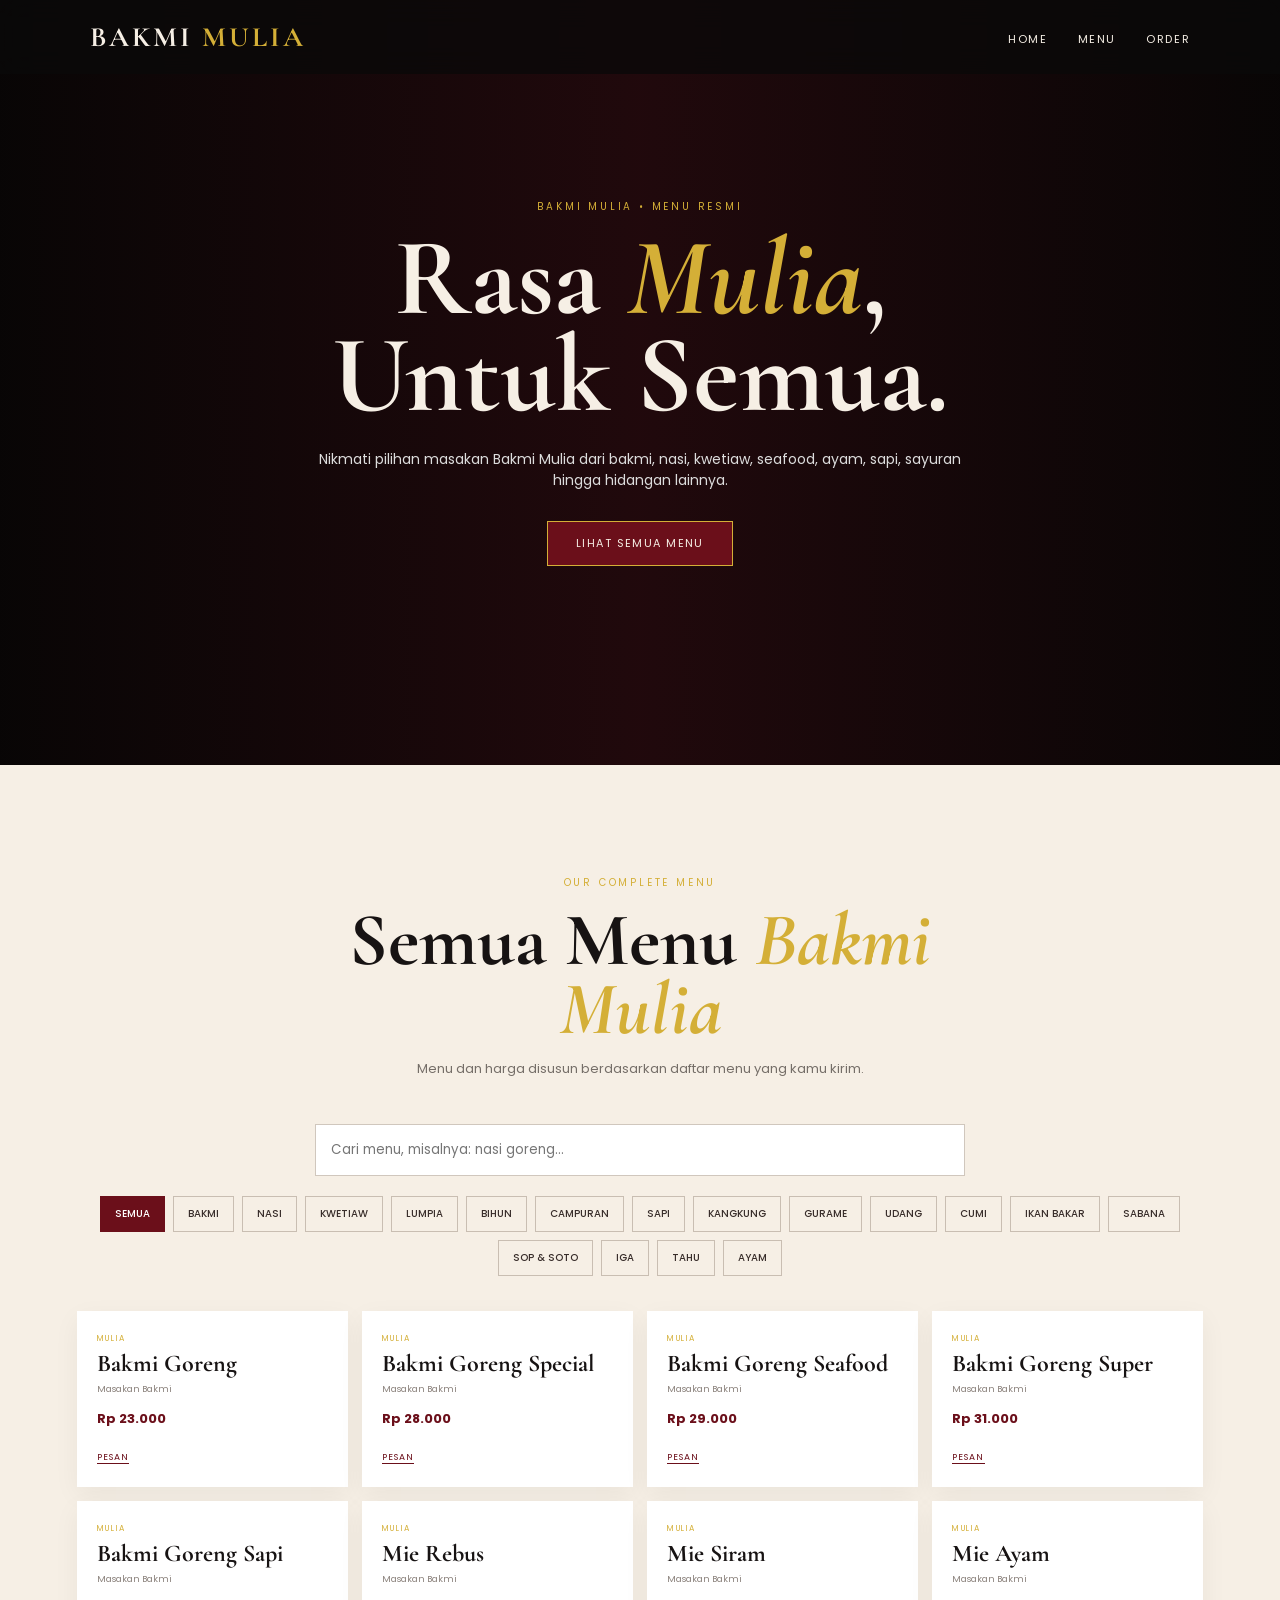
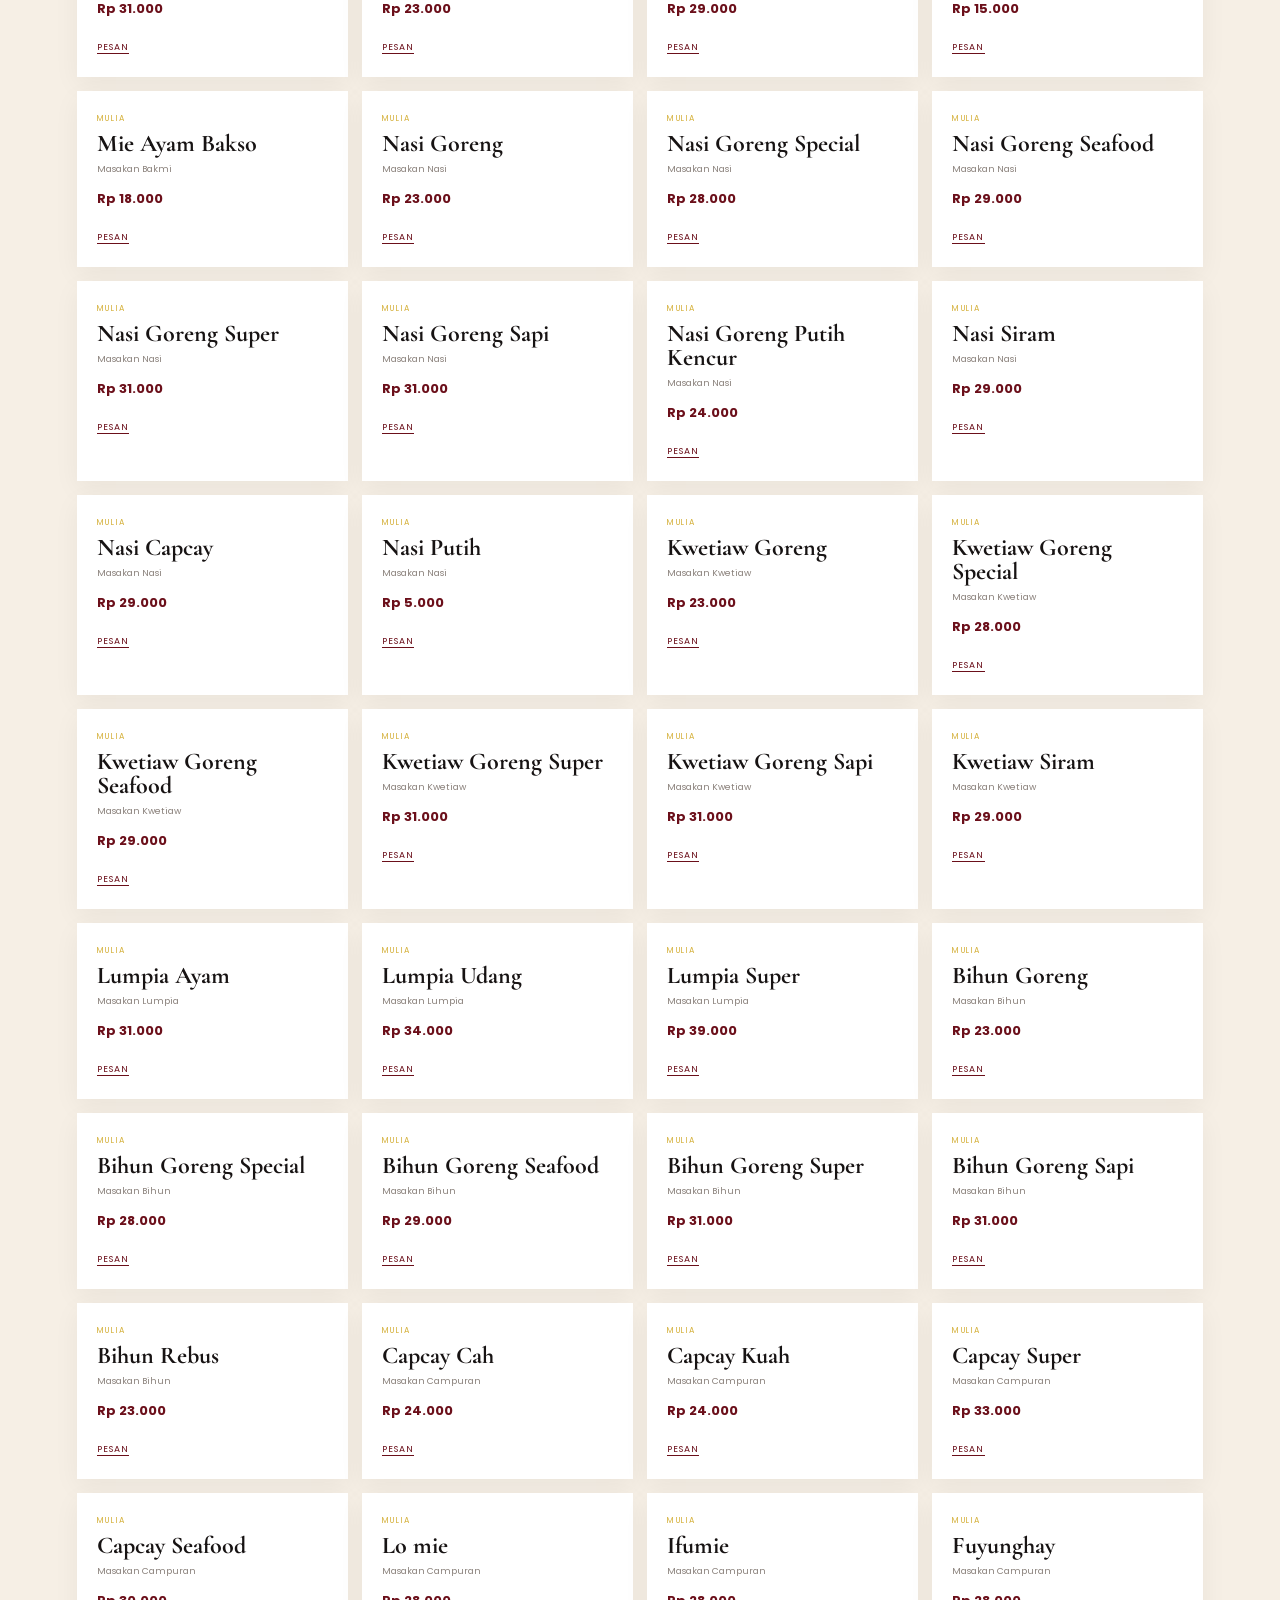
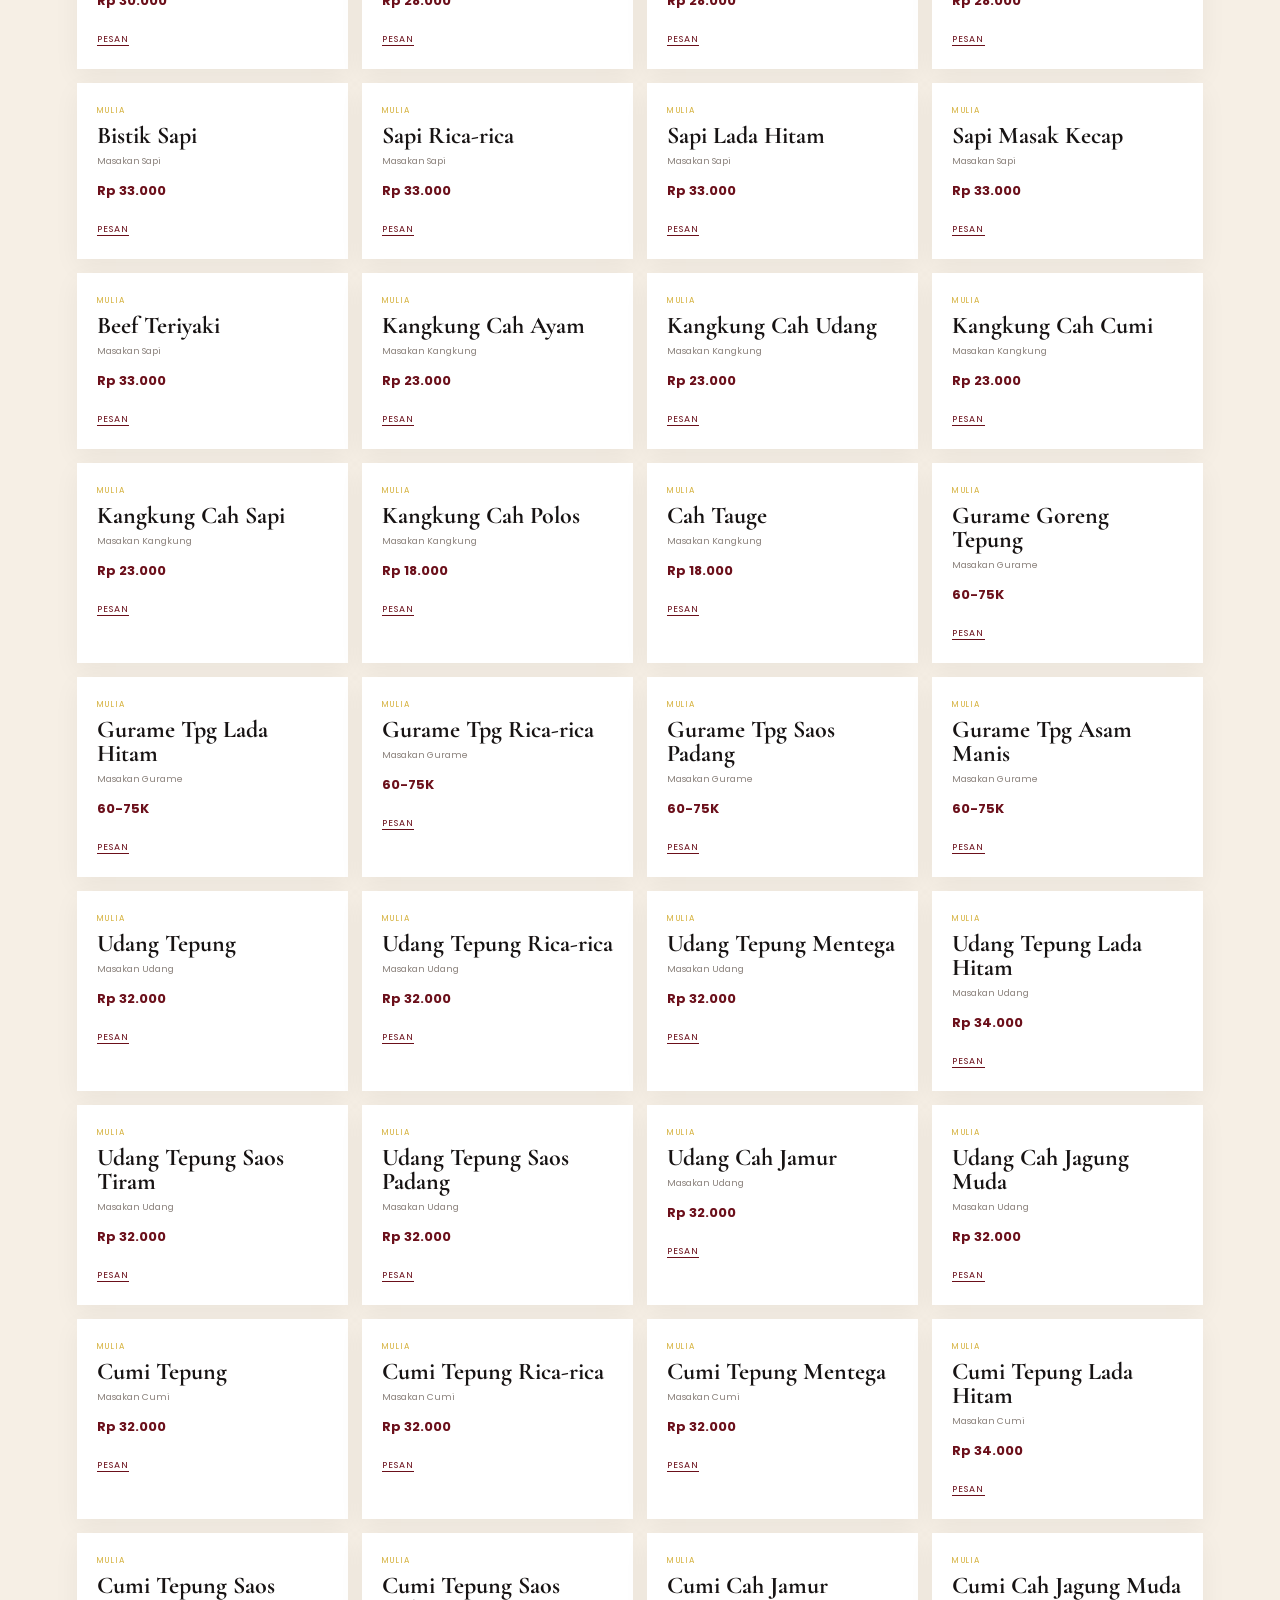
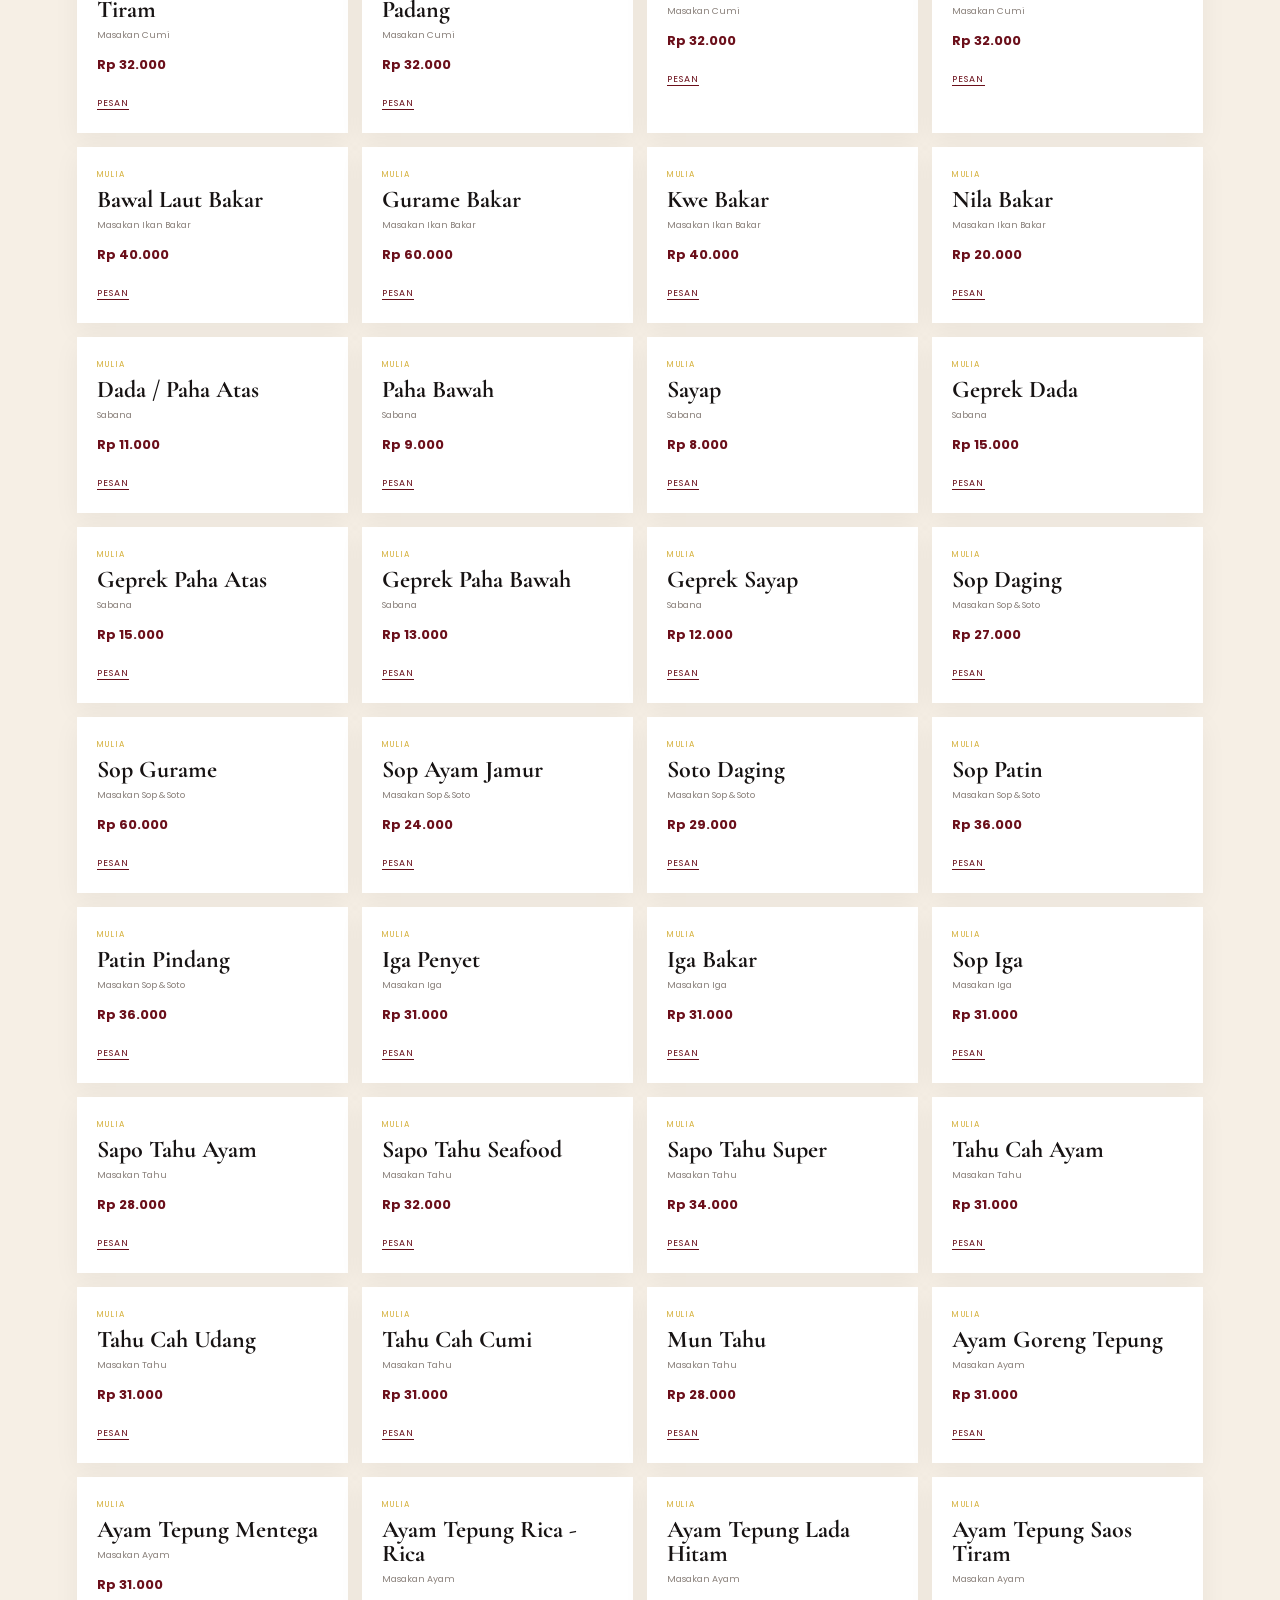
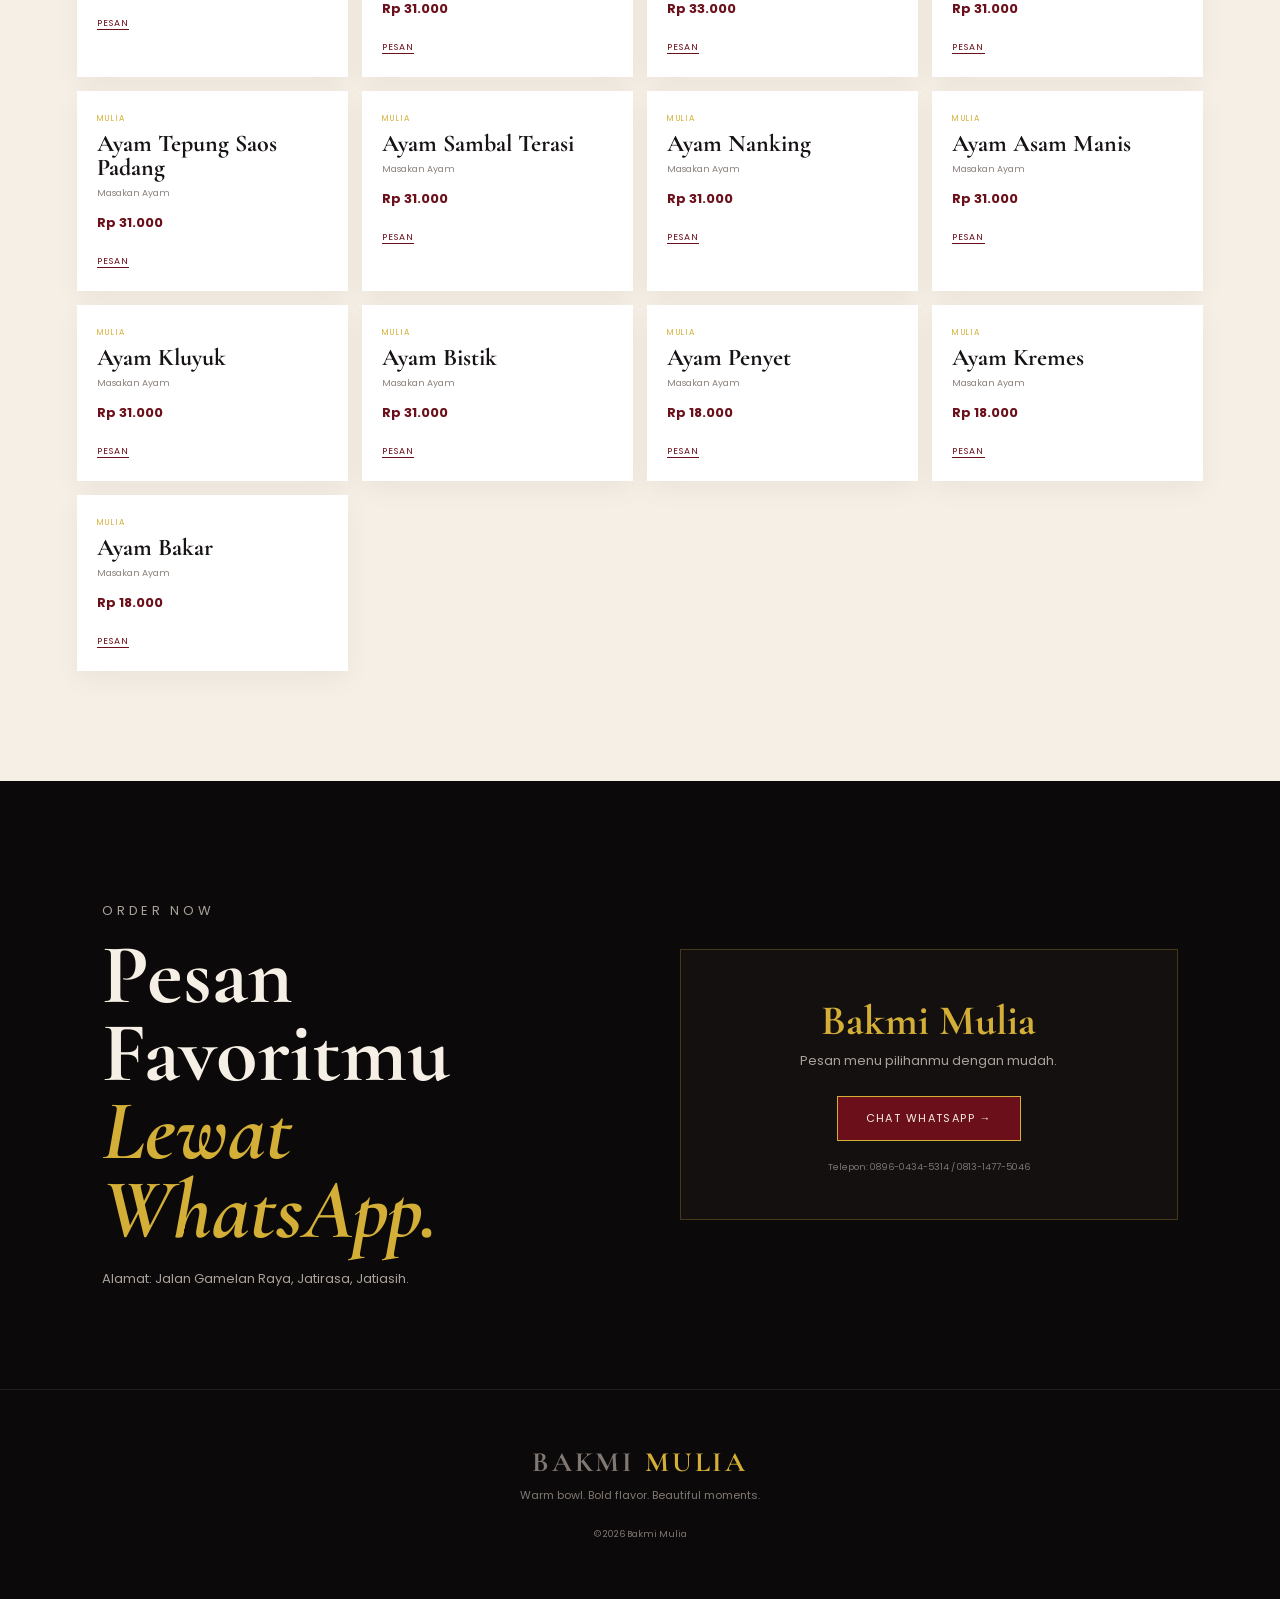
==== index.html @ 04693cad "Add files via upload" ====
<!DOCTYPE html><html lang="id"><head><meta charset="UTF-8"><meta name="viewport" content="width=device-width,initial-scale=1.0"><title>Bakmi Mulia — Menu Lengkap</title><link rel="preconnect" href="https://fonts.googleapis.com"><link rel="preconnect" href="https://fonts.gstatic.com" crossorigin><link href="https://fonts.googleapis.com/css2?family=Cormorant+Garamond:wght@600;700&family=Poppins:wght@300;400;500;600;700&display=swap" rel="stylesheet"><link rel="stylesheet" href="style.css"></head><body>
<nav><a class="brand" href="#home">BAKMI <span>MULIA</span></a><button class="menu-toggle">☰</button><ul class="nav-links"><li><a href="#home">Home</a></li><li><a href="#menu">Menu</a></li><li><a href="#order">Order</a></li></ul></nav>
<header id="home" class="hero"><div class="shade"></div><div class="hero-content"><p class="eyebrow">BAKMI MULIA • MENU RESMI</p><h1>Rasa <em>Mulia</em>,<br>Untuk Semua.</h1><p>Nikmati pilihan masakan Bakmi Mulia dari bakmi, nasi, kwetiaw, seafood, ayam, sapi, sayuran hingga hidangan lainnya.</p><a class="btn" href="#menu">Lihat Semua Menu</a></div></header>
<section id="menu" class="menu"><div class="heading"><p class="eyebrow">OUR COMPLETE MENU</p><h2>Semua Menu <em>Bakmi Mulia</em></h2><p>Menu dan harga disusun berdasarkan daftar menu yang kamu kirim.</p></div>
<div class="search-wrap"><input id="search" placeholder="Cari menu, misalnya: nasi goreng..."></div><div class="filters"><button class="filter active" data-filter="all">Semua</button><button class="filter" data-filter="Masakan Bakmi">Bakmi</button><button class="filter" data-filter="Masakan Nasi">Nasi</button><button class="filter" data-filter="Masakan Kwetiaw">Kwetiaw</button><button class="filter" data-filter="Masakan Lumpia">Lumpia</button><button class="filter" data-filter="Masakan Bihun">Bihun</button><button class="filter" data-filter="Masakan Campuran">Campuran</button><button class="filter" data-filter="Masakan Sapi">Sapi</button><button class="filter" data-filter="Masakan Kangkung">Kangkung</button><button class="filter" data-filter="Masakan Gurame">Gurame</button><button class="filter" data-filter="Masakan Udang">Udang</button><button class="filter" data-filter="Masakan Cumi">Cumi</button><button class="filter" data-filter="Masakan Ikan Bakar">Ikan Bakar</button><button class="filter" data-filter="Sabana">Sabana</button><button class="filter" data-filter="Masakan Sop &amp; Soto">Sop &amp; Soto</button><button class="filter" data-filter="Masakan Iga">Iga</button><button class="filter" data-filter="Masakan Tahu">Tahu</button><button class="filter" data-filter="Masakan Ayam">Ayam</button></div><div class="grid"><article class="menu-card" data-cat="Masakan Bakmi" data-name="bakmi goreng"><div class="num">MULIA</div><h3>Bakmi Goreng</h3><p>Masakan Bakmi</p><strong>Rp 23.000</strong><a target="_blank" href="https://wa.me/6282114546703?text=Halo%20kak%20Dinda%2C%20aku%20cek%20di%20website%20Bakmi%20Mulia%20kamu%20keren.%20Mau%20dong%20pesan%20menu%20Bakmi%20Goreng">Pesan</a></article><article class="menu-card" data-cat="Masakan Bakmi" data-name="bakmi goreng special"><div class="num">MULIA</div><h3>Bakmi Goreng Special</h3><p>Masakan Bakmi</p><strong>Rp 28.000</strong><a target="_blank" href="https://wa.me/6282114546703?text=Halo%20kak%20Dinda%2C%20aku%20cek%20di%20website%20Bakmi%20Mulia%20kamu%20keren.%20Mau%20dong%20pesan%20menu%20Bakmi%20Goreng%20Special">Pesan</a></article><article class="menu-card" data-cat="Masakan Bakmi" data-name="bakmi goreng seafood"><div class="num">MULIA</div><h3>Bakmi Goreng Seafood</h3><p>Masakan Bakmi</p><strong>Rp 29.000</strong><a target="_blank" href="https://wa.me/6282114546703?text=Halo%20kak%20Dinda%2C%20aku%20cek%20di%20website%20Bakmi%20Mulia%20kamu%20keren.%20Mau%20dong%20pesan%20menu%20Bakmi%20Goreng%20Seafood">Pesan</a></article><article class="menu-card" data-cat="Masakan Bakmi" data-name="bakmi goreng super"><div class="num">MULIA</div><h3>Bakmi Goreng Super</h3><p>Masakan Bakmi</p><strong>Rp 31.000</strong><a target="_blank" href="https://wa.me/6282114546703?text=Halo%20kak%20Dinda%2C%20aku%20cek%20di%20website%20Bakmi%20Mulia%20kamu%20keren.%20Mau%20dong%20pesan%20menu%20Bakmi%20Goreng%20Super">Pesan</a></article><article class="menu-card" data-cat="Masakan Bakmi" data-name="bakmi goreng sapi"><div class="num">MULIA</div><h3>Bakmi Goreng Sapi</h3><p>Masakan Bakmi</p><strong>Rp 31.000</strong><a target="_blank" href="https://wa.me/6282114546703?text=Halo%20kak%20Dinda%2C%20aku%20cek%20di%20website%20Bakmi%20Mulia%20kamu%20keren.%20Mau%20dong%20pesan%20menu%20Bakmi%20Goreng%20Sapi">Pesan</a></article><article class="menu-card" data-cat="Masakan Bakmi" data-name="mie rebus"><div class="num">MULIA</div><h3>Mie Rebus</h3><p>Masakan Bakmi</p><strong>Rp 23.000</strong><a target="_blank" href="https://wa.me/6282114546703?text=Halo%20kak%20Dinda%2C%20aku%20cek%20di%20website%20Bakmi%20Mulia%20kamu%20keren.%20Mau%20dong%20pesan%20menu%20Mie%20Rebus">Pesan</a></article><article class="menu-card" data-cat="Masakan Bakmi" data-name="mie siram"><div class="num">MULIA</div><h3>Mie Siram</h3><p>Masakan Bakmi</p><strong>Rp 29.000</strong><a target="_blank" href="https://wa.me/6282114546703?text=Halo%20kak%20Dinda%2C%20aku%20cek%20di%20website%20Bakmi%20Mulia%20kamu%20keren.%20Mau%20dong%20pesan%20menu%20Mie%20Siram">Pesan</a></article><article class="menu-card" data-cat="Masakan Bakmi" data-name="mie ayam"><div class="num">MULIA</div><h3>Mie Ayam</h3><p>Masakan Bakmi</p><strong>Rp 15.000</strong><a target="_blank" href="https://wa.me/6282114546703?text=Halo%20kak%20Dinda%2C%20aku%20cek%20di%20website%20Bakmi%20Mulia%20kamu%20keren.%20Mau%20dong%20pesan%20menu%20Mie%20Ayam">Pesan</a></article><article class="menu-card" data-cat="Masakan Bakmi" data-name="mie ayam bakso"><div class="num">MULIA</div><h3>Mie Ayam Bakso</h3><p>Masakan Bakmi</p><strong>Rp 18.000</strong><a target="_blank" href="https://wa.me/6282114546703?text=Halo%20kak%20Dinda%2C%20aku%20cek%20di%20website%20Bakmi%20Mulia%20kamu%20keren.%20Mau%20dong%20pesan%20menu%20Mie%20Ayam%20Bakso">Pesan</a></article><article class="menu-card" data-cat="Masakan Nasi" data-name="nasi goreng"><div class="num">MULIA</div><h3>Nasi Goreng</h3><p>Masakan Nasi</p><strong>Rp 23.000</strong><a target="_blank" href="https://wa.me/6282114546703?text=Halo%20kak%20Dinda%2C%20aku%20cek%20di%20website%20Bakmi%20Mulia%20kamu%20keren.%20Mau%20dong%20pesan%20menu%20Nasi%20Goreng">Pesan</a></article><article class="menu-card" data-cat="Masakan Nasi" data-name="nasi goreng special"><div class="num">MULIA</div><h3>Nasi Goreng Special</h3><p>Masakan Nasi</p><strong>Rp 28.000</strong><a target="_blank" href="https://wa.me/6282114546703?text=Halo%20kak%20Dinda%2C%20aku%20cek%20di%20website%20Bakmi%20Mulia%20kamu%20keren.%20Mau%20dong%20pesan%20menu%20Nasi%20Goreng%20Special">Pesan</a></article><article class="menu-card" data-cat="Masakan Nasi" data-name="nasi goreng seafood"><div class="num">MULIA</div><h3>Nasi Goreng Seafood</h3><p>Masakan Nasi</p><strong>Rp 29.000</strong><a target="_blank" href="https://wa.me/6282114546703?text=Halo%20kak%20Dinda%2C%20aku%20cek%20di%20website%20Bakmi%20Mulia%20kamu%20keren.%20Mau%20dong%20pesan%20menu%20Nasi%20Goreng%20Seafood">Pesan</a></article><article class="menu-card" data-cat="Masakan Nasi" data-name="nasi goreng super"><div class="num">MULIA</div><h3>Nasi Goreng Super</h3><p>Masakan Nasi</p><strong>Rp 31.000</strong><a target="_blank" href="https://wa.me/6282114546703?text=Halo%20kak%20Dinda%2C%20aku%20cek%20di%20website%20Bakmi%20Mulia%20kamu%20keren.%20Mau%20dong%20pesan%20menu%20Nasi%20Goreng%20Super">Pesan</a></article><article class="menu-card" data-cat="Masakan Nasi" data-name="nasi goreng sapi"><div class="num">MULIA</div><h3>Nasi Goreng Sapi</h3><p>Masakan Nasi</p><strong>Rp 31.000</strong><a target="_blank" href="https://wa.me/6282114546703?text=Halo%20kak%20Dinda%2C%20aku%20cek%20di%20website%20Bakmi%20Mulia%20kamu%20keren.%20Mau%20dong%20pesan%20menu%20Nasi%20Goreng%20Sapi">Pesan</a></article><article class="menu-card" data-cat="Masakan Nasi" data-name="nasi goreng putih kencur"><div class="num">MULIA</div><h3>Nasi Goreng Putih Kencur</h3><p>Masakan Nasi</p><strong>Rp 24.000</strong><a target="_blank" href="https://wa.me/6282114546703?text=Halo%20kak%20Dinda%2C%20aku%20cek%20di%20website%20Bakmi%20Mulia%20kamu%20keren.%20Mau%20dong%20pesan%20menu%20Nasi%20Goreng%20Putih%20Kencur">Pesan</a></article><article class="menu-card" data-cat="Masakan Nasi" data-name="nasi siram"><div class="num">MULIA</div><h3>Nasi Siram</h3><p>Masakan Nasi</p><strong>Rp 29.000</strong><a target="_blank" href="https://wa.me/6282114546703?text=Halo%20kak%20Dinda%2C%20aku%20cek%20di%20website%20Bakmi%20Mulia%20kamu%20keren.%20Mau%20dong%20pesan%20menu%20Nasi%20Siram">Pesan</a></article><article class="menu-card" data-cat="Masakan Nasi" data-name="nasi capcay"><div class="num">MULIA</div><h3>Nasi Capcay</h3><p>Masakan Nasi</p><strong>Rp 29.000</strong><a target="_blank" href="https://wa.me/6282114546703?text=Halo%20kak%20Dinda%2C%20aku%20cek%20di%20website%20Bakmi%20Mulia%20kamu%20keren.%20Mau%20dong%20pesan%20menu%20Nasi%20Capcay">Pesan</a></article><article class="menu-card" data-cat="Masakan Nasi" data-name="nasi putih"><div class="num">MULIA</div><h3>Nasi Putih</h3><p>Masakan Nasi</p><strong>Rp 5.000</strong><a target="_blank" href="https://wa.me/6282114546703?text=Halo%20kak%20Dinda%2C%20aku%20cek%20di%20website%20Bakmi%20Mulia%20kamu%20keren.%20Mau%20dong%20pesan%20menu%20Nasi%20Putih">Pesan</a></article><article class="menu-card" data-cat="Masakan Kwetiaw" data-name="kwetiaw goreng"><div class="num">MULIA</div><h3>Kwetiaw Goreng</h3><p>Masakan Kwetiaw</p><strong>Rp 23.000</strong><a target="_blank" href="https://wa.me/6282114546703?text=Halo%20kak%20Dinda%2C%20aku%20cek%20di%20website%20Bakmi%20Mulia%20kamu%20keren.%20Mau%20dong%20pesan%20menu%20Kwetiaw%20Goreng">Pesan</a></article><article class="menu-card" data-cat="Masakan Kwetiaw" data-name="kwetiaw goreng special"><div class="num">MULIA</div><h3>Kwetiaw Goreng Special</h3><p>Masakan Kwetiaw</p><strong>Rp 28.000</strong><a target="_blank" href="https://wa.me/6282114546703?text=Halo%20kak%20Dinda%2C%20aku%20cek%20di%20website%20Bakmi%20Mulia%20kamu%20keren.%20Mau%20dong%20pesan%20menu%20Kwetiaw%20Goreng%20Special">Pesan</a></article><article class="menu-card" data-cat="Masakan Kwetiaw" data-name="kwetiaw goreng seafood"><div class="num">MULIA</div><h3>Kwetiaw Goreng Seafood</h3><p>Masakan Kwetiaw</p><strong>Rp 29.000</strong><a target="_blank" href="https://wa.me/6282114546703?text=Halo%20kak%20Dinda%2C%20aku%20cek%20di%20website%20Bakmi%20Mulia%20kamu%20keren.%20Mau%20dong%20pesan%20menu%20Kwetiaw%20Goreng%20Seafood">Pesan</a></article><article class="menu-card" data-cat="Masakan Kwetiaw" data-name="kwetiaw goreng super"><div class="num">MULIA</div><h3>Kwetiaw Goreng Super</h3><p>Masakan Kwetiaw</p><strong>Rp 31.000</strong><a target="_blank" href="https://wa.me/6282114546703?text=Halo%20kak%20Dinda%2C%20aku%20cek%20di%20website%20Bakmi%20Mulia%20kamu%20keren.%20Mau%20dong%20pesan%20menu%20Kwetiaw%20Goreng%20Super">Pesan</a></article><article class="menu-card" data-cat="Masakan Kwetiaw" data-name="kwetiaw goreng sapi"><div class="num">MULIA</div><h3>Kwetiaw Goreng Sapi</h3><p>Masakan Kwetiaw</p><strong>Rp 31.000</strong><a target="_blank" href="https://wa.me/6282114546703?text=Halo%20kak%20Dinda%2C%20aku%20cek%20di%20website%20Bakmi%20Mulia%20kamu%20keren.%20Mau%20dong%20pesan%20menu%20Kwetiaw%20Goreng%20Sapi">Pesan</a></article><article class="menu-card" data-cat="Masakan Kwetiaw" data-name="kwetiaw siram"><div class="num">MULIA</div><h3>Kwetiaw Siram</h3><p>Masakan Kwetiaw</p><strong>Rp 29.000</strong><a target="_blank" href="https://wa.me/6282114546703?text=Halo%20kak%20Dinda%2C%20aku%20cek%20di%20website%20Bakmi%20Mulia%20kamu%20keren.%20Mau%20dong%20pesan%20menu%20Kwetiaw%20Siram">Pesan</a></article><article class="menu-card" data-cat="Masakan Lumpia" data-name="lumpia ayam"><div class="num">MULIA</div><h3>Lumpia Ayam</h3><p>Masakan Lumpia</p><strong>Rp 31.000</strong><a target="_blank" href="https://wa.me/6282114546703?text=Halo%20kak%20Dinda%2C%20aku%20cek%20di%20website%20Bakmi%20Mulia%20kamu%20keren.%20Mau%20dong%20pesan%20menu%20Lumpia%20Ayam">Pesan</a></article><article class="menu-card" data-cat="Masakan Lumpia" data-name="lumpia udang"><div class="num">MULIA</div><h3>Lumpia Udang</h3><p>Masakan Lumpia</p><strong>Rp 34.000</strong><a target="_blank" href="https://wa.me/6282114546703?text=Halo%20kak%20Dinda%2C%20aku%20cek%20di%20website%20Bakmi%20Mulia%20kamu%20keren.%20Mau%20dong%20pesan%20menu%20Lumpia%20Udang">Pesan</a></article><article class="menu-card" data-cat="Masakan Lumpia" data-name="lumpia super"><div class="num">MULIA</div><h3>Lumpia Super</h3><p>Masakan Lumpia</p><strong>Rp 39.000</strong><a target="_blank" href="https://wa.me/6282114546703?text=Halo%20kak%20Dinda%2C%20aku%20cek%20di%20website%20Bakmi%20Mulia%20kamu%20keren.%20Mau%20dong%20pesan%20menu%20Lumpia%20Super">Pesan</a></article><article class="menu-card" data-cat="Masakan Bihun" data-name="bihun goreng"><div class="num">MULIA</div><h3>Bihun Goreng</h3><p>Masakan Bihun</p><strong>Rp 23.000</strong><a target="_blank" href="https://wa.me/6282114546703?text=Halo%20kak%20Dinda%2C%20aku%20cek%20di%20website%20Bakmi%20Mulia%20kamu%20keren.%20Mau%20dong%20pesan%20menu%20Bihun%20Goreng">Pesan</a></article><article class="menu-card" data-cat="Masakan Bihun" data-name="bihun goreng special"><div class="num">MULIA</div><h3>Bihun Goreng Special</h3><p>Masakan Bihun</p><strong>Rp 28.000</strong><a target="_blank" href="https://wa.me/6282114546703?text=Halo%20kak%20Dinda%2C%20aku%20cek%20di%20website%20Bakmi%20Mulia%20kamu%20keren.%20Mau%20dong%20pesan%20menu%20Bihun%20Goreng%20Special">Pesan</a></article><article class="menu-card" data-cat="Masakan Bihun" data-name="bihun goreng seafood"><div class="num">MULIA</div><h3>Bihun Goreng Seafood</h3><p>Masakan Bihun</p><strong>Rp 29.000</strong><a target="_blank" href="https://wa.me/6282114546703?text=Halo%20kak%20Dinda%2C%20aku%20cek%20di%20website%20Bakmi%20Mulia%20kamu%20keren.%20Mau%20dong%20pesan%20menu%20Bihun%20Goreng%20Seafood">Pesan</a></article><article class="menu-card" data-cat="Masakan Bihun" data-name="bihun goreng super"><div class="num">MULIA</div><h3>Bihun Goreng Super</h3><p>Masakan Bihun</p><strong>Rp 31.000</strong><a target="_blank" href="https://wa.me/6282114546703?text=Halo%20kak%20Dinda%2C%20aku%20cek%20di%20website%20Bakmi%20Mulia%20kamu%20keren.%20Mau%20dong%20pesan%20menu%20Bihun%20Goreng%20Super">Pesan</a></article><article class="menu-card" data-cat="Masakan Bihun" data-name="bihun goreng sapi"><div class="num">MULIA</div><h3>Bihun Goreng Sapi</h3><p>Masakan Bihun</p><strong>Rp 31.000</strong><a target="_blank" href="https://wa.me/6282114546703?text=Halo%20kak%20Dinda%2C%20aku%20cek%20di%20website%20Bakmi%20Mulia%20kamu%20keren.%20Mau%20dong%20pesan%20menu%20Bihun%20Goreng%20Sapi">Pesan</a></article><article class="menu-card" data-cat="Masakan Bihun" data-name="bihun rebus"><div class="num">MULIA</div><h3>Bihun Rebus</h3><p>Masakan Bihun</p><strong>Rp 23.000</strong><a target="_blank" href="https://wa.me/6282114546703?text=Halo%20kak%20Dinda%2C%20aku%20cek%20di%20website%20Bakmi%20Mulia%20kamu%20keren.%20Mau%20dong%20pesan%20menu%20Bihun%20Rebus">Pesan</a></article><article class="menu-card" data-cat="Masakan Campuran" data-name="capcay cah"><div class="num">MULIA</div><h3>Capcay Cah</h3><p>Masakan Campuran</p><strong>Rp 24.000</strong><a target="_blank" href="https://wa.me/6282114546703?text=Halo%20kak%20Dinda%2C%20aku%20cek%20di%20website%20Bakmi%20Mulia%20kamu%20keren.%20Mau%20dong%20pesan%20menu%20Capcay%20Cah">Pesan</a></article><article class="menu-card" data-cat="Masakan Campuran" data-name="capcay kuah"><div class="num">MULIA</div><h3>Capcay Kuah</h3><p>Masakan Campuran</p><strong>Rp 24.000</strong><a target="_blank" href="https://wa.me/6282114546703?text=Halo%20kak%20Dinda%2C%20aku%20cek%20di%20website%20Bakmi%20Mulia%20kamu%20keren.%20Mau%20dong%20pesan%20menu%20Capcay%20Kuah">Pesan</a></article><article class="menu-card" data-cat="Masakan Campuran" data-name="capcay super"><div class="num">MULIA</div><h3>Capcay Super</h3><p>Masakan Campuran</p><strong>Rp 33.000</strong><a target="_blank" href="https://wa.me/6282114546703?text=Halo%20kak%20Dinda%2C%20aku%20cek%20di%20website%20Bakmi%20Mulia%20kamu%20keren.%20Mau%20dong%20pesan%20menu%20Capcay%20Super">Pesan</a></article><article class="menu-card" data-cat="Masakan Campuran" data-name="capcay seafood"><div class="num">MULIA</div><h3>Capcay Seafood</h3><p>Masakan Campuran</p><strong>Rp 30.000</strong><a target="_blank" href="https://wa.me/6282114546703?text=Halo%20kak%20Dinda%2C%20aku%20cek%20di%20website%20Bakmi%20Mulia%20kamu%20keren.%20Mau%20dong%20pesan%20menu%20Capcay%20Seafood">Pesan</a></article><article class="menu-card" data-cat="Masakan Campuran" data-name="lo mie"><div class="num">MULIA</div><h3>Lo mie</h3><p>Masakan Campuran</p><strong>Rp 28.000</strong><a target="_blank" href="https://wa.me/6282114546703?text=Halo%20kak%20Dinda%2C%20aku%20cek%20di%20website%20Bakmi%20Mulia%20kamu%20keren.%20Mau%20dong%20pesan%20menu%20Lo%20mie">Pesan</a></article><article class="menu-card" data-cat="Masakan Campuran" data-name="ifumie"><div class="num">MULIA</div><h3>Ifumie</h3><p>Masakan Campuran</p><strong>Rp 28.000</strong><a target="_blank" href="https://wa.me/6282114546703?text=Halo%20kak%20Dinda%2C%20aku%20cek%20di%20website%20Bakmi%20Mulia%20kamu%20keren.%20Mau%20dong%20pesan%20menu%20Ifumie">Pesan</a></article><article class="menu-card" data-cat="Masakan Campuran" data-name="fuyunghay"><div class="num">MULIA</div><h3>Fuyunghay</h3><p>Masakan Campuran</p><strong>Rp 28.000</strong><a target="_blank" href="https://wa.me/6282114546703?text=Halo%20kak%20Dinda%2C%20aku%20cek%20di%20website%20Bakmi%20Mulia%20kamu%20keren.%20Mau%20dong%20pesan%20menu%20Fuyunghay">Pesan</a></article><article class="menu-card" data-cat="Masakan Sapi" data-name="bistik sapi"><div class="num">MULIA</div><h3>Bistik Sapi</h3><p>Masakan Sapi</p><strong>Rp 33.000</strong><a target="_blank" href="https://wa.me/6282114546703?text=Halo%20kak%20Dinda%2C%20aku%20cek%20di%20website%20Bakmi%20Mulia%20kamu%20keren.%20Mau%20dong%20pesan%20menu%20Bistik%20Sapi">Pesan</a></article><article class="menu-card" data-cat="Masakan Sapi" data-name="sapi rica-rica"><div class="num">MULIA</div><h3>Sapi Rica-rica</h3><p>Masakan Sapi</p><strong>Rp 33.000</strong><a target="_blank" href="https://wa.me/6282114546703?text=Halo%20kak%20Dinda%2C%20aku%20cek%20di%20website%20Bakmi%20Mulia%20kamu%20keren.%20Mau%20dong%20pesan%20menu%20Sapi%20Rica-rica">Pesan</a></article><article class="menu-card" data-cat="Masakan Sapi" data-name="sapi lada hitam"><div class="num">MULIA</div><h3>Sapi Lada Hitam</h3><p>Masakan Sapi</p><strong>Rp 33.000</strong><a target="_blank" href="https://wa.me/6282114546703?text=Halo%20kak%20Dinda%2C%20aku%20cek%20di%20website%20Bakmi%20Mulia%20kamu%20keren.%20Mau%20dong%20pesan%20menu%20Sapi%20Lada%20Hitam">Pesan</a></article><article class="menu-card" data-cat="Masakan Sapi" data-name="sapi masak kecap"><div class="num">MULIA</div><h3>Sapi Masak Kecap</h3><p>Masakan Sapi</p><strong>Rp 33.000</strong><a target="_blank" href="https://wa.me/6282114546703?text=Halo%20kak%20Dinda%2C%20aku%20cek%20di%20website%20Bakmi%20Mulia%20kamu%20keren.%20Mau%20dong%20pesan%20menu%20Sapi%20Masak%20Kecap">Pesan</a></article><article class="menu-card" data-cat="Masakan Sapi" data-name="beef teriyaki"><div class="num">MULIA</div><h3>Beef Teriyaki</h3><p>Masakan Sapi</p><strong>Rp 33.000</strong><a target="_blank" href="https://wa.me/6282114546703?text=Halo%20kak%20Dinda%2C%20aku%20cek%20di%20website%20Bakmi%20Mulia%20kamu%20keren.%20Mau%20dong%20pesan%20menu%20Beef%20Teriyaki">Pesan</a></article><article class="menu-card" data-cat="Masakan Kangkung" data-name="kangkung cah ayam"><div class="num">MULIA</div><h3>Kangkung Cah Ayam</h3><p>Masakan Kangkung</p><strong>Rp 23.000</strong><a target="_blank" href="https://wa.me/6282114546703?text=Halo%20kak%20Dinda%2C%20aku%20cek%20di%20website%20Bakmi%20Mulia%20kamu%20keren.%20Mau%20dong%20pesan%20menu%20Kangkung%20Cah%20Ayam">Pesan</a></article><article class="menu-card" data-cat="Masakan Kangkung" data-name="kangkung cah udang"><div class="num">MULIA</div><h3>Kangkung Cah Udang</h3><p>Masakan Kangkung</p><strong>Rp 23.000</strong><a target="_blank" href="https://wa.me/6282114546703?text=Halo%20kak%20Dinda%2C%20aku%20cek%20di%20website%20Bakmi%20Mulia%20kamu%20keren.%20Mau%20dong%20pesan%20menu%20Kangkung%20Cah%20Udang">Pesan</a></article><article class="menu-card" data-cat="Masakan Kangkung" data-name="kangkung cah cumi"><div class="num">MULIA</div><h3>Kangkung Cah Cumi</h3><p>Masakan Kangkung</p><strong>Rp 23.000</strong><a target="_blank" href="https://wa.me/6282114546703?text=Halo%20kak%20Dinda%2C%20aku%20cek%20di%20website%20Bakmi%20Mulia%20kamu%20keren.%20Mau%20dong%20pesan%20menu%20Kangkung%20Cah%20Cumi">Pesan</a></article><article class="menu-card" data-cat="Masakan Kangkung" data-name="kangkung cah sapi"><div class="num">MULIA</div><h3>Kangkung Cah Sapi</h3><p>Masakan Kangkung</p><strong>Rp 23.000</strong><a target="_blank" href="https://wa.me/6282114546703?text=Halo%20kak%20Dinda%2C%20aku%20cek%20di%20website%20Bakmi%20Mulia%20kamu%20keren.%20Mau%20dong%20pesan%20menu%20Kangkung%20Cah%20Sapi">Pesan</a></article><article class="menu-card" data-cat="Masakan Kangkung" data-name="kangkung cah polos"><div class="num">MULIA</div><h3>Kangkung Cah Polos</h3><p>Masakan Kangkung</p><strong>Rp 18.000</strong><a target="_blank" href="https://wa.me/6282114546703?text=Halo%20kak%20Dinda%2C%20aku%20cek%20di%20website%20Bakmi%20Mulia%20kamu%20keren.%20Mau%20dong%20pesan%20menu%20Kangkung%20Cah%20Polos">Pesan</a></article><article class="menu-card" data-cat="Masakan Kangkung" data-name="cah tauge"><div class="num">MULIA</div><h3>Cah Tauge</h3><p>Masakan Kangkung</p><strong>Rp 18.000</strong><a target="_blank" href="https://wa.me/6282114546703?text=Halo%20kak%20Dinda%2C%20aku%20cek%20di%20website%20Bakmi%20Mulia%20kamu%20keren.%20Mau%20dong%20pesan%20menu%20Cah%20Tauge">Pesan</a></article><article class="menu-card" data-cat="Masakan Gurame" data-name="gurame goreng tepung"><div class="num">MULIA</div><h3>Gurame Goreng Tepung</h3><p>Masakan Gurame</p><strong>60-75K</strong><a target="_blank" href="https://wa.me/6282114546703?text=Halo%20kak%20Dinda%2C%20aku%20cek%20di%20website%20Bakmi%20Mulia%20kamu%20keren.%20Mau%20dong%20pesan%20menu%20Gurame%20Goreng%20Tepung">Pesan</a></article><article class="menu-card" data-cat="Masakan Gurame" data-name="gurame tpg lada hitam"><div class="num">MULIA</div><h3>Gurame Tpg Lada Hitam</h3><p>Masakan Gurame</p><strong>60-75K</strong><a target="_blank" href="https://wa.me/6282114546703?text=Halo%20kak%20Dinda%2C%20aku%20cek%20di%20website%20Bakmi%20Mulia%20kamu%20keren.%20Mau%20dong%20pesan%20menu%20Gurame%20Tpg%20Lada%20Hitam">Pesan</a></article><article class="menu-card" data-cat="Masakan Gurame" data-name="gurame tpg rica-rica"><div class="num">MULIA</div><h3>Gurame Tpg Rica-rica</h3><p>Masakan Gurame</p><strong>60-75K</strong><a target="_blank" href="https://wa.me/6282114546703?text=Halo%20kak%20Dinda%2C%20aku%20cek%20di%20website%20Bakmi%20Mulia%20kamu%20keren.%20Mau%20dong%20pesan%20menu%20Gurame%20Tpg%20Rica-rica">Pesan</a></article><article class="menu-card" data-cat="Masakan Gurame" data-name="gurame tpg saos padang"><div class="num">MULIA</div><h3>Gurame Tpg Saos Padang</h3><p>Masakan Gurame</p><strong>60-75K</strong><a target="_blank" href="https://wa.me/6282114546703?text=Halo%20kak%20Dinda%2C%20aku%20cek%20di%20website%20Bakmi%20Mulia%20kamu%20keren.%20Mau%20dong%20pesan%20menu%20Gurame%20Tpg%20Saos%20Padang">Pesan</a></article><article class="menu-card" data-cat="Masakan Gurame" data-name="gurame tpg asam manis"><div class="num">MULIA</div><h3>Gurame Tpg Asam Manis</h3><p>Masakan Gurame</p><strong>60-75K</strong><a target="_blank" href="https://wa.me/6282114546703?text=Halo%20kak%20Dinda%2C%20aku%20cek%20di%20website%20Bakmi%20Mulia%20kamu%20keren.%20Mau%20dong%20pesan%20menu%20Gurame%20Tpg%20Asam%20Manis">Pesan</a></article><article class="menu-card" data-cat="Masakan Udang" data-name="udang tepung"><div class="num">MULIA</div><h3>Udang Tepung</h3><p>Masakan Udang</p><strong>Rp 32.000</strong><a target="_blank" href="https://wa.me/6282114546703?text=Halo%20kak%20Dinda%2C%20aku%20cek%20di%20website%20Bakmi%20Mulia%20kamu%20keren.%20Mau%20dong%20pesan%20menu%20Udang%20Tepung">Pesan</a></article><article class="menu-card" data-cat="Masakan Udang" data-name="udang tepung rica-rica"><div class="num">MULIA</div><h3>Udang Tepung Rica-rica</h3><p>Masakan Udang</p><strong>Rp 32.000</strong><a target="_blank" href="https://wa.me/6282114546703?text=Halo%20kak%20Dinda%2C%20aku%20cek%20di%20website%20Bakmi%20Mulia%20kamu%20keren.%20Mau%20dong%20pesan%20menu%20Udang%20Tepung%20Rica-rica">Pesan</a></article><article class="menu-card" data-cat="Masakan Udang" data-name="udang tepung mentega"><div class="num">MULIA</div><h3>Udang Tepung Mentega</h3><p>Masakan Udang</p><strong>Rp 32.000</strong><a target="_blank" href="https://wa.me/6282114546703?text=Halo%20kak%20Dinda%2C%20aku%20cek%20di%20website%20Bakmi%20Mulia%20kamu%20keren.%20Mau%20dong%20pesan%20menu%20Udang%20Tepung%20Mentega">Pesan</a></article><article class="menu-card" data-cat="Masakan Udang" data-name="udang tepung lada hitam"><div class="num">MULIA</div><h3>Udang Tepung Lada Hitam</h3><p>Masakan Udang</p><strong>Rp 34.000</strong><a target="_blank" href="https://wa.me/6282114546703?text=Halo%20kak%20Dinda%2C%20aku%20cek%20di%20website%20Bakmi%20Mulia%20kamu%20keren.%20Mau%20dong%20pesan%20menu%20Udang%20Tepung%20Lada%20Hitam">Pesan</a></article><article class="menu-card" data-cat="Masakan Udang" data-name="udang tepung saos tiram"><div class="num">MULIA</div><h3>Udang Tepung Saos Tiram</h3><p>Masakan Udang</p><strong>Rp 32.000</strong><a target="_blank" href="https://wa.me/6282114546703?text=Halo%20kak%20Dinda%2C%20aku%20cek%20di%20website%20Bakmi%20Mulia%20kamu%20keren.%20Mau%20dong%20pesan%20menu%20Udang%20Tepung%20Saos%20Tiram">Pesan</a></article><article class="menu-card" data-cat="Masakan Udang" data-name="udang tepung saos padang"><div class="num">MULIA</div><h3>Udang Tepung Saos Padang</h3><p>Masakan Udang</p><strong>Rp 32.000</strong><a target="_blank" href="https://wa.me/6282114546703?text=Halo%20kak%20Dinda%2C%20aku%20cek%20di%20website%20Bakmi%20Mulia%20kamu%20keren.%20Mau%20dong%20pesan%20menu%20Udang%20Tepung%20Saos%20Padang">Pesan</a></article><article class="menu-card" data-cat="Masakan Udang" data-name="udang cah jamur"><div class="num">MULIA</div><h3>Udang Cah Jamur</h3><p>Masakan Udang</p><strong>Rp 32.000</strong><a target="_blank" href="https://wa.me/6282114546703?text=Halo%20kak%20Dinda%2C%20aku%20cek%20di%20website%20Bakmi%20Mulia%20kamu%20keren.%20Mau%20dong%20pesan%20menu%20Udang%20Cah%20Jamur">Pesan</a></article><article class="menu-card" data-cat="Masakan Udang" data-name="udang cah jagung muda"><div class="num">MULIA</div><h3>Udang Cah Jagung Muda</h3><p>Masakan Udang</p><strong>Rp 32.000</strong><a target="_blank" href="https://wa.me/6282114546703?text=Halo%20kak%20Dinda%2C%20aku%20cek%20di%20website%20Bakmi%20Mulia%20kamu%20keren.%20Mau%20dong%20pesan%20menu%20Udang%20Cah%20Jagung%20Muda">Pesan</a></article><article class="menu-card" data-cat="Masakan Cumi" data-name="cumi tepung"><div class="num">MULIA</div><h3>Cumi Tepung</h3><p>Masakan Cumi</p><strong>Rp 32.000</strong><a target="_blank" href="https://wa.me/6282114546703?text=Halo%20kak%20Dinda%2C%20aku%20cek%20di%20website%20Bakmi%20Mulia%20kamu%20keren.%20Mau%20dong%20pesan%20menu%20Cumi%20Tepung">Pesan</a></article><article class="menu-card" data-cat="Masakan Cumi" data-name="cumi tepung rica-rica"><div class="num">MULIA</div><h3>Cumi Tepung Rica-rica</h3><p>Masakan Cumi</p><strong>Rp 32.000</strong><a target="_blank" href="https://wa.me/6282114546703?text=Halo%20kak%20Dinda%2C%20aku%20cek%20di%20website%20Bakmi%20Mulia%20kamu%20keren.%20Mau%20dong%20pesan%20menu%20Cumi%20Tepung%20Rica-rica">Pesan</a></article><article class="menu-card" data-cat="Masakan Cumi" data-name="cumi tepung mentega"><div class="num">MULIA</div><h3>Cumi Tepung Mentega</h3><p>Masakan Cumi</p><strong>Rp 32.000</strong><a target="_blank" href="https://wa.me/6282114546703?text=Halo%20kak%20Dinda%2C%20aku%20cek%20di%20website%20Bakmi%20Mulia%20kamu%20keren.%20Mau%20dong%20pesan%20menu%20Cumi%20Tepung%20Mentega">Pesan</a></article><article class="menu-card" data-cat="Masakan Cumi" data-name="cumi tepung lada hitam"><div class="num">MULIA</div><h3>Cumi Tepung Lada Hitam</h3><p>Masakan Cumi</p><strong>Rp 34.000</strong><a target="_blank" href="https://wa.me/6282114546703?text=Halo%20kak%20Dinda%2C%20aku%20cek%20di%20website%20Bakmi%20Mulia%20kamu%20keren.%20Mau%20dong%20pesan%20menu%20Cumi%20Tepung%20Lada%20Hitam">Pesan</a></article><article class="menu-card" data-cat="Masakan Cumi" data-name="cumi tepung saos tiram"><div class="num">MULIA</div><h3>Cumi Tepung Saos Tiram</h3><p>Masakan Cumi</p><strong>Rp 32.000</strong><a target="_blank" href="https://wa.me/6282114546703?text=Halo%20kak%20Dinda%2C%20aku%20cek%20di%20website%20Bakmi%20Mulia%20kamu%20keren.%20Mau%20dong%20pesan%20menu%20Cumi%20Tepung%20Saos%20Tiram">Pesan</a></article><article class="menu-card" data-cat="Masakan Cumi" data-name="cumi tepung saos padang"><div class="num">MULIA</div><h3>Cumi Tepung Saos Padang</h3><p>Masakan Cumi</p><strong>Rp 32.000</strong><a target="_blank" href="https://wa.me/6282114546703?text=Halo%20kak%20Dinda%2C%20aku%20cek%20di%20website%20Bakmi%20Mulia%20kamu%20keren.%20Mau%20dong%20pesan%20menu%20Cumi%20Tepung%20Saos%20Padang">Pesan</a></article><article class="menu-card" data-cat="Masakan Cumi" data-name="cumi cah jamur"><div class="num">MULIA</div><h3>Cumi Cah Jamur</h3><p>Masakan Cumi</p><strong>Rp 32.000</strong><a target="_blank" href="https://wa.me/6282114546703?text=Halo%20kak%20Dinda%2C%20aku%20cek%20di%20website%20Bakmi%20Mulia%20kamu%20keren.%20Mau%20dong%20pesan%20menu%20Cumi%20Cah%20Jamur">Pesan</a></article><article class="menu-card" data-cat="Masakan Cumi" data-name="cumi cah jagung muda"><div class="num">MULIA</div><h3>Cumi Cah Jagung Muda</h3><p>Masakan Cumi</p><strong>Rp 32.000</strong><a target="_blank" href="https://wa.me/6282114546703?text=Halo%20kak%20Dinda%2C%20aku%20cek%20di%20website%20Bakmi%20Mulia%20kamu%20keren.%20Mau%20dong%20pesan%20menu%20Cumi%20Cah%20Jagung%20Muda">Pesan</a></article><article class="menu-card" data-cat="Masakan Ikan Bakar" data-name="bawal laut bakar"><div class="num">MULIA</div><h3>Bawal Laut Bakar</h3><p>Masakan Ikan Bakar</p><strong>Rp 40.000</strong><a target="_blank" href="https://wa.me/6282114546703?text=Halo%20kak%20Dinda%2C%20aku%20cek%20di%20website%20Bakmi%20Mulia%20kamu%20keren.%20Mau%20dong%20pesan%20menu%20Bawal%20Laut%20Bakar">Pesan</a></article><article class="menu-card" data-cat="Masakan Ikan Bakar" data-name="gurame bakar"><div class="num">MULIA</div><h3>Gurame Bakar</h3><p>Masakan Ikan Bakar</p><strong>Rp 60.000</strong><a target="_blank" href="https://wa.me/6282114546703?text=Halo%20kak%20Dinda%2C%20aku%20cek%20di%20website%20Bakmi%20Mulia%20kamu%20keren.%20Mau%20dong%20pesan%20menu%20Gurame%20Bakar">Pesan</a></article><article class="menu-card" data-cat="Masakan Ikan Bakar" data-name="kwe bakar"><div class="num">MULIA</div><h3>Kwe Bakar</h3><p>Masakan Ikan Bakar</p><strong>Rp 40.000</strong><a target="_blank" href="https://wa.me/6282114546703?text=Halo%20kak%20Dinda%2C%20aku%20cek%20di%20website%20Bakmi%20Mulia%20kamu%20keren.%20Mau%20dong%20pesan%20menu%20Kwe%20Bakar">Pesan</a></article><article class="menu-card" data-cat="Masakan Ikan Bakar" data-name="nila bakar"><div class="num">MULIA</div><h3>Nila Bakar</h3><p>Masakan Ikan Bakar</p><strong>Rp 20.000</strong><a target="_blank" href="https://wa.me/6282114546703?text=Halo%20kak%20Dinda%2C%20aku%20cek%20di%20website%20Bakmi%20Mulia%20kamu%20keren.%20Mau%20dong%20pesan%20menu%20Nila%20Bakar">Pesan</a></article><article class="menu-card" data-cat="Sabana" data-name="dada / paha atas"><div class="num">MULIA</div><h3>Dada / Paha Atas</h3><p>Sabana</p><strong>Rp 11.000</strong><a target="_blank" href="https://wa.me/6282114546703?text=Halo%20kak%20Dinda%2C%20aku%20cek%20di%20website%20Bakmi%20Mulia%20kamu%20keren.%20Mau%20dong%20pesan%20menu%20Dada%20/%20Paha%20Atas">Pesan</a></article><article class="menu-card" data-cat="Sabana" data-name="paha bawah"><div class="num">MULIA</div><h3>Paha Bawah</h3><p>Sabana</p><strong>Rp 9.000</strong><a target="_blank" href="https://wa.me/6282114546703?text=Halo%20kak%20Dinda%2C%20aku%20cek%20di%20website%20Bakmi%20Mulia%20kamu%20keren.%20Mau%20dong%20pesan%20menu%20Paha%20Bawah">Pesan</a></article><article class="menu-card" data-cat="Sabana" data-name="sayap"><div class="num">MULIA</div><h3>Sayap</h3><p>Sabana</p><strong>Rp 8.000</strong><a target="_blank" href="https://wa.me/6282114546703?text=Halo%20kak%20Dinda%2C%20aku%20cek%20di%20website%20Bakmi%20Mulia%20kamu%20keren.%20Mau%20dong%20pesan%20menu%20Sayap">Pesan</a></article><article class="menu-card" data-cat="Sabana" data-name="geprek dada"><div class="num">MULIA</div><h3>Geprek Dada</h3><p>Sabana</p><strong>Rp 15.000</strong><a target="_blank" href="https://wa.me/6282114546703?text=Halo%20kak%20Dinda%2C%20aku%20cek%20di%20website%20Bakmi%20Mulia%20kamu%20keren.%20Mau%20dong%20pesan%20menu%20Geprek%20Dada">Pesan</a></article><article class="menu-card" data-cat="Sabana" data-name="geprek paha atas"><div class="num">MULIA</div><h3>Geprek Paha Atas</h3><p>Sabana</p><strong>Rp 15.000</strong><a target="_blank" href="https://wa.me/6282114546703?text=Halo%20kak%20Dinda%2C%20aku%20cek%20di%20website%20Bakmi%20Mulia%20kamu%20keren.%20Mau%20dong%20pesan%20menu%20Geprek%20Paha%20Atas">Pesan</a></article><article class="menu-card" data-cat="Sabana" data-name="geprek paha bawah"><div class="num">MULIA</div><h3>Geprek Paha Bawah</h3><p>Sabana</p><strong>Rp 13.000</strong><a target="_blank" href="https://wa.me/6282114546703?text=Halo%20kak%20Dinda%2C%20aku%20cek%20di%20website%20Bakmi%20Mulia%20kamu%20keren.%20Mau%20dong%20pesan%20menu%20Geprek%20Paha%20Bawah">Pesan</a></article><article class="menu-card" data-cat="Sabana" data-name="geprek sayap"><div class="num">MULIA</div><h3>Geprek Sayap</h3><p>Sabana</p><strong>Rp 12.000</strong><a target="_blank" href="https://wa.me/6282114546703?text=Halo%20kak%20Dinda%2C%20aku%20cek%20di%20website%20Bakmi%20Mulia%20kamu%20keren.%20Mau%20dong%20pesan%20menu%20Geprek%20Sayap">Pesan</a></article><article class="menu-card" data-cat="Masakan Sop &amp; Soto" data-name="sop daging"><div class="num">MULIA</div><h3>Sop Daging</h3><p>Masakan Sop &amp; Soto</p><strong>Rp 27.000</strong><a target="_blank" href="https://wa.me/6282114546703?text=Halo%20kak%20Dinda%2C%20aku%20cek%20di%20website%20Bakmi%20Mulia%20kamu%20keren.%20Mau%20dong%20pesan%20menu%20Sop%20Daging">Pesan</a></article><article class="menu-card" data-cat="Masakan Sop &amp; Soto" data-name="sop gurame"><div class="num">MULIA</div><h3>Sop Gurame</h3><p>Masakan Sop &amp; Soto</p><strong>Rp 60.000</strong><a target="_blank" href="https://wa.me/6282114546703?text=Halo%20kak%20Dinda%2C%20aku%20cek%20di%20website%20Bakmi%20Mulia%20kamu%20keren.%20Mau%20dong%20pesan%20menu%20Sop%20Gurame">Pesan</a></article><article class="menu-card" data-cat="Masakan Sop &amp; Soto" data-name="sop ayam jamur"><div class="num">MULIA</div><h3>Sop Ayam Jamur</h3><p>Masakan Sop &amp; Soto</p><strong>Rp 24.000</strong><a target="_blank" href="https://wa.me/6282114546703?text=Halo%20kak%20Dinda%2C%20aku%20cek%20di%20website%20Bakmi%20Mulia%20kamu%20keren.%20Mau%20dong%20pesan%20menu%20Sop%20Ayam%20Jamur">Pesan</a></article><article class="menu-card" data-cat="Masakan Sop &amp; Soto" data-name="soto daging"><div class="num">MULIA</div><h3>Soto Daging</h3><p>Masakan Sop &amp; Soto</p><strong>Rp 29.000</strong><a target="_blank" href="https://wa.me/6282114546703?text=Halo%20kak%20Dinda%2C%20aku%20cek%20di%20website%20Bakmi%20Mulia%20kamu%20keren.%20Mau%20dong%20pesan%20menu%20Soto%20Daging">Pesan</a></article><article class="menu-card" data-cat="Masakan Sop &amp; Soto" data-name="sop patin"><div class="num">MULIA</div><h3>Sop Patin</h3><p>Masakan Sop &amp; Soto</p><strong>Rp 36.000</strong><a target="_blank" href="https://wa.me/6282114546703?text=Halo%20kak%20Dinda%2C%20aku%20cek%20di%20website%20Bakmi%20Mulia%20kamu%20keren.%20Mau%20dong%20pesan%20menu%20Sop%20Patin">Pesan</a></article><article class="menu-card" data-cat="Masakan Sop &amp; Soto" data-name="patin pindang"><div class="num">MULIA</div><h3>Patin Pindang</h3><p>Masakan Sop &amp; Soto</p><strong>Rp 36.000</strong><a target="_blank" href="https://wa.me/6282114546703?text=Halo%20kak%20Dinda%2C%20aku%20cek%20di%20website%20Bakmi%20Mulia%20kamu%20keren.%20Mau%20dong%20pesan%20menu%20Patin%20Pindang">Pesan</a></article><article class="menu-card" data-cat="Masakan Iga" data-name="iga penyet"><div class="num">MULIA</div><h3>Iga Penyet</h3><p>Masakan Iga</p><strong>Rp 31.000</strong><a target="_blank" href="https://wa.me/6282114546703?text=Halo%20kak%20Dinda%2C%20aku%20cek%20di%20website%20Bakmi%20Mulia%20kamu%20keren.%20Mau%20dong%20pesan%20menu%20Iga%20Penyet">Pesan</a></article><article class="menu-card" data-cat="Masakan Iga" data-name="iga bakar"><div class="num">MULIA</div><h3>Iga Bakar</h3><p>Masakan Iga</p><strong>Rp 31.000</strong><a target="_blank" href="https://wa.me/6282114546703?text=Halo%20kak%20Dinda%2C%20aku%20cek%20di%20website%20Bakmi%20Mulia%20kamu%20keren.%20Mau%20dong%20pesan%20menu%20Iga%20Bakar">Pesan</a></article><article class="menu-card" data-cat="Masakan Iga" data-name="sop iga"><div class="num">MULIA</div><h3>Sop Iga</h3><p>Masakan Iga</p><strong>Rp 31.000</strong><a target="_blank" href="https://wa.me/6282114546703?text=Halo%20kak%20Dinda%2C%20aku%20cek%20di%20website%20Bakmi%20Mulia%20kamu%20keren.%20Mau%20dong%20pesan%20menu%20Sop%20Iga">Pesan</a></article><article class="menu-card" data-cat="Masakan Tahu" data-name="sapo tahu ayam"><div class="num">MULIA</div><h3>Sapo Tahu Ayam</h3><p>Masakan Tahu</p><strong>Rp 28.000</strong><a target="_blank" href="https://wa.me/6282114546703?text=Halo%20kak%20Dinda%2C%20aku%20cek%20di%20website%20Bakmi%20Mulia%20kamu%20keren.%20Mau%20dong%20pesan%20menu%20Sapo%20Tahu%20Ayam">Pesan</a></article><article class="menu-card" data-cat="Masakan Tahu" data-name="sapo tahu seafood"><div class="num">MULIA</div><h3>Sapo Tahu Seafood</h3><p>Masakan Tahu</p><strong>Rp 32.000</strong><a target="_blank" href="https://wa.me/6282114546703?text=Halo%20kak%20Dinda%2C%20aku%20cek%20di%20website%20Bakmi%20Mulia%20kamu%20keren.%20Mau%20dong%20pesan%20menu%20Sapo%20Tahu%20Seafood">Pesan</a></article><article class="menu-card" data-cat="Masakan Tahu" data-name="sapo tahu super"><div class="num">MULIA</div><h3>Sapo Tahu Super</h3><p>Masakan Tahu</p><strong>Rp 34.000</strong><a target="_blank" href="https://wa.me/6282114546703?text=Halo%20kak%20Dinda%2C%20aku%20cek%20di%20website%20Bakmi%20Mulia%20kamu%20keren.%20Mau%20dong%20pesan%20menu%20Sapo%20Tahu%20Super">Pesan</a></article><article class="menu-card" data-cat="Masakan Tahu" data-name="tahu cah ayam"><div class="num">MULIA</div><h3>Tahu Cah Ayam</h3><p>Masakan Tahu</p><strong>Rp 31.000</strong><a target="_blank" href="https://wa.me/6282114546703?text=Halo%20kak%20Dinda%2C%20aku%20cek%20di%20website%20Bakmi%20Mulia%20kamu%20keren.%20Mau%20dong%20pesan%20menu%20Tahu%20Cah%20Ayam">Pesan</a></article><article class="menu-card" data-cat="Masakan Tahu" data-name="tahu cah udang"><div class="num">MULIA</div><h3>Tahu Cah Udang</h3><p>Masakan Tahu</p><strong>Rp 31.000</strong><a target="_blank" href="https://wa.me/6282114546703?text=Halo%20kak%20Dinda%2C%20aku%20cek%20di%20website%20Bakmi%20Mulia%20kamu%20keren.%20Mau%20dong%20pesan%20menu%20Tahu%20Cah%20Udang">Pesan</a></article><article class="menu-card" data-cat="Masakan Tahu" data-name="tahu cah cumi"><div class="num">MULIA</div><h3>Tahu Cah Cumi</h3><p>Masakan Tahu</p><strong>Rp 31.000</strong><a target="_blank" href="https://wa.me/6282114546703?text=Halo%20kak%20Dinda%2C%20aku%20cek%20di%20website%20Bakmi%20Mulia%20kamu%20keren.%20Mau%20dong%20pesan%20menu%20Tahu%20Cah%20Cumi">Pesan</a></article><article class="menu-card" data-cat="Masakan Tahu" data-name="mun tahu"><div class="num">MULIA</div><h3>Mun Tahu</h3><p>Masakan Tahu</p><strong>Rp 28.000</strong><a target="_blank" href="https://wa.me/6282114546703?text=Halo%20kak%20Dinda%2C%20aku%20cek%20di%20website%20Bakmi%20Mulia%20kamu%20keren.%20Mau%20dong%20pesan%20menu%20Mun%20Tahu">Pesan</a></article><article class="menu-card" data-cat="Masakan Ayam" data-name="ayam goreng tepung"><div class="num">MULIA</div><h3>Ayam Goreng Tepung</h3><p>Masakan Ayam</p><strong>Rp 31.000</strong><a target="_blank" href="https://wa.me/6282114546703?text=Halo%20kak%20Dinda%2C%20aku%20cek%20di%20website%20Bakmi%20Mulia%20kamu%20keren.%20Mau%20dong%20pesan%20menu%20Ayam%20Goreng%20Tepung">Pesan</a></article><article class="menu-card" data-cat="Masakan Ayam" data-name="ayam tepung mentega"><div class="num">MULIA</div><h3>Ayam Tepung Mentega</h3><p>Masakan Ayam</p><strong>Rp 31.000</strong><a target="_blank" href="https://wa.me/6282114546703?text=Halo%20kak%20Dinda%2C%20aku%20cek%20di%20website%20Bakmi%20Mulia%20kamu%20keren.%20Mau%20dong%20pesan%20menu%20Ayam%20Tepung%20Mentega">Pesan</a></article><article class="menu-card" data-cat="Masakan Ayam" data-name="ayam tepung rica - rica"><div class="num">MULIA</div><h3>Ayam Tepung Rica - Rica</h3><p>Masakan Ayam</p><strong>Rp 31.000</strong><a target="_blank" href="https://wa.me/6282114546703?text=Halo%20kak%20Dinda%2C%20aku%20cek%20di%20website%20Bakmi%20Mulia%20kamu%20keren.%20Mau%20dong%20pesan%20menu%20Ayam%20Tepung%20Rica%20-%20Rica">Pesan</a></article><article class="menu-card" data-cat="Masakan Ayam" data-name="ayam tepung lada hitam"><div class="num">MULIA</div><h3>Ayam Tepung Lada Hitam</h3><p>Masakan Ayam</p><strong>Rp 33.000</strong><a target="_blank" href="https://wa.me/6282114546703?text=Halo%20kak%20Dinda%2C%20aku%20cek%20di%20website%20Bakmi%20Mulia%20kamu%20keren.%20Mau%20dong%20pesan%20menu%20Ayam%20Tepung%20Lada%20Hitam">Pesan</a></article><article class="menu-card" data-cat="Masakan Ayam" data-name="ayam tepung saos tiram"><div class="num">MULIA</div><h3>Ayam Tepung Saos Tiram</h3><p>Masakan Ayam</p><strong>Rp 31.000</strong><a target="_blank" href="https://wa.me/6282114546703?text=Halo%20kak%20Dinda%2C%20aku%20cek%20di%20website%20Bakmi%20Mulia%20kamu%20keren.%20Mau%20dong%20pesan%20menu%20Ayam%20Tepung%20Saos%20Tiram">Pesan</a></article><article class="menu-card" data-cat="Masakan Ayam" data-name="ayam tepung saos padang"><div class="num">MULIA</div><h3>Ayam Tepung Saos Padang</h3><p>Masakan Ayam</p><strong>Rp 31.000</strong><a target="_blank" href="https://wa.me/6282114546703?text=Halo%20kak%20Dinda%2C%20aku%20cek%20di%20website%20Bakmi%20Mulia%20kamu%20keren.%20Mau%20dong%20pesan%20menu%20Ayam%20Tepung%20Saos%20Padang">Pesan</a></article><article class="menu-card" data-cat="Masakan Ayam" data-name="ayam sambal terasi"><div class="num">MULIA</div><h3>Ayam Sambal Terasi</h3><p>Masakan Ayam</p><strong>Rp 31.000</strong><a target="_blank" href="https://wa.me/6282114546703?text=Halo%20kak%20Dinda%2C%20aku%20cek%20di%20website%20Bakmi%20Mulia%20kamu%20keren.%20Mau%20dong%20pesan%20menu%20Ayam%20Sambal%20Terasi">Pesan</a></article><article class="menu-card" data-cat="Masakan Ayam" data-name="ayam nanking"><div class="num">MULIA</div><h3>Ayam Nanking</h3><p>Masakan Ayam</p><strong>Rp 31.000</strong><a target="_blank" href="https://wa.me/6282114546703?text=Halo%20kak%20Dinda%2C%20aku%20cek%20di%20website%20Bakmi%20Mulia%20kamu%20keren.%20Mau%20dong%20pesan%20menu%20Ayam%20Nanking">Pesan</a></article><article class="menu-card" data-cat="Masakan Ayam" data-name="ayam asam manis"><div class="num">MULIA</div><h3>Ayam Asam Manis</h3><p>Masakan Ayam</p><strong>Rp 31.000</strong><a target="_blank" href="https://wa.me/6282114546703?text=Halo%20kak%20Dinda%2C%20aku%20cek%20di%20website%20Bakmi%20Mulia%20kamu%20keren.%20Mau%20dong%20pesan%20menu%20Ayam%20Asam%20Manis">Pesan</a></article><article class="menu-card" data-cat="Masakan Ayam" data-name="ayam kluyuk"><div class="num">MULIA</div><h3>Ayam Kluyuk</h3><p>Masakan Ayam</p><strong>Rp 31.000</strong><a target="_blank" href="https://wa.me/6282114546703?text=Halo%20kak%20Dinda%2C%20aku%20cek%20di%20website%20Bakmi%20Mulia%20kamu%20keren.%20Mau%20dong%20pesan%20menu%20Ayam%20Kluyuk">Pesan</a></article><article class="menu-card" data-cat="Masakan Ayam" data-name="ayam bistik"><div class="num">MULIA</div><h3>Ayam Bistik</h3><p>Masakan Ayam</p><strong>Rp 31.000</strong><a target="_blank" href="https://wa.me/6282114546703?text=Halo%20kak%20Dinda%2C%20aku%20cek%20di%20website%20Bakmi%20Mulia%20kamu%20keren.%20Mau%20dong%20pesan%20menu%20Ayam%20Bistik">Pesan</a></article><article class="menu-card" data-cat="Masakan Ayam" data-name="ayam penyet"><div class="num">MULIA</div><h3>Ayam Penyet</h3><p>Masakan Ayam</p><strong>Rp 18.000</strong><a target="_blank" href="https://wa.me/6282114546703?text=Halo%20kak%20Dinda%2C%20aku%20cek%20di%20website%20Bakmi%20Mulia%20kamu%20keren.%20Mau%20dong%20pesan%20menu%20Ayam%20Penyet">Pesan</a></article><article class="menu-card" data-cat="Masakan Ayam" data-name="ayam kremes"><div class="num">MULIA</div><h3>Ayam Kremes</h3><p>Masakan Ayam</p><strong>Rp 18.000</strong><a target="_blank" href="https://wa.me/6282114546703?text=Halo%20kak%20Dinda%2C%20aku%20cek%20di%20website%20Bakmi%20Mulia%20kamu%20keren.%20Mau%20dong%20pesan%20menu%20Ayam%20Kremes">Pesan</a></article><article class="menu-card" data-cat="Masakan Ayam" data-name="ayam bakar"><div class="num">MULIA</div><h3>Ayam Bakar</h3><p>Masakan Ayam</p><strong>Rp 18.000</strong><a target="_blank" href="https://wa.me/6282114546703?text=Halo%20kak%20Dinda%2C%20aku%20cek%20di%20website%20Bakmi%20Mulia%20kamu%20keren.%20Mau%20dong%20pesan%20menu%20Ayam%20Bakar">Pesan</a></article></div><p id="empty" class="empty">Menu tidak ditemukan.</p></section>
<section id="order" class="order"><div><p class="eyebrow">ORDER NOW</p><h2>Pesan Favoritmu<br><em>Lewat WhatsApp.</em></h2><p>Alamat: Jalan Gamelan Raya, Jatirasa, Jatiasih.</p></div><div class="order-box"><h3>Bakmi Mulia</h3><p>Pesan menu pilihanmu dengan mudah.</p><a class="btn" target="_blank" href="https://wa.me/6282114546703?text=Halo%20kak%20Dinda%2C%20aku%20cek%20di%20website%20Bakmi%20Mulia%20kamu%20keren.%20Mau%20dong%20pesan%20menu%20.........">Chat WhatsApp →</a><small>Telepon: 0896-0434-5314 / 0813-1477-5046</small></div></section>
<footer><b>BAKMI <span>MULIA</span></b><p>Warm bowl. Bold flavor. Beautiful moments.</p><small>© 2026 Bakmi Mulia</small></footer><script src="script.js"></script></body></html>
---- style.css ----
*{box-sizing:border-box;margin:0;padding:0}:root{--b:#6b0f1a;--g:#d4af37;--k:#0b0909;--c:#f6efe5;--m:#aaa19a}html{scroll-behavior:smooth}body{font-family:Poppins,sans-serif;background:var(--k);color:var(--c)}a{text-decoration:none;color:inherit}nav{position:fixed;z-index:20;top:0;width:100%;padding:20px 7%;display:flex;justify-content:space-between;align-items:center;background:#0b0909cc;backdrop-filter:blur(14px)}.brand,footer b{font:700 28px "Cormorant Garamond";letter-spacing:.1em}.brand span,footer span{color:var(--g)}.nav-links{display:flex;list-style:none;gap:30px}.nav-links a{font-size:11px;text-transform:uppercase;letter-spacing:.15em}.nav-links a:hover{color:var(--g)}.menu-toggle{display:none;background:none;border:0;color:white;font-size:24px}.hero{height:85vh;min-height:600px;position:relative;display:grid;place-items:center;text-align:center;background:url("https://images.unsplash.com/photo-1552611052-33e04de081de?auto=format&fit=crop&w=2200&q=90") center/cover fixed}.shade{position:absolute;inset:0;background:linear-gradient(90deg,#080505e8,#3a091075,#080505d9)}.hero-content{position:relative;max-width:850px;padding:80px 20px}.eyebrow{color:var(--g);font-size:10px;letter-spacing:.28em;margin-bottom:15px}h1,h2,h3{font-family:"Cormorant Garamond"}h1{font-size:clamp(60px,9vw,110px);line-height:.88}em{color:var(--g)}.hero-content p:not(.eyebrow){color:#ddd;max-width:650px;margin:25px auto 30px;font-size:14px}.btn{display:inline-block;padding:13px 28px;background:var(--b);border:1px solid var(--g);font-size:11px;text-transform:uppercase;letter-spacing:.13em;transition:.3s}.btn:hover{background:var(--g);color:#111}.menu{background:var(--c);color:#171313;padding:110px 6%}.heading{text-align:center;max-width:700px;margin:auto auto 45px}.heading h2,.order h2{font-size:clamp(48px,6vw,75px);line-height:.92;margin-bottom:15px}.heading>p:last-child{color:#756e68;font-size:13px}.search-wrap{max-width:650px;margin:0 auto 20px}#search{width:100%;padding:15px;border:1px solid #d0c7bd;background:#fff;outline:none;font-family:inherit}.filters{display:flex;gap:8px;flex-wrap:wrap;justify-content:center;max-width:1200px;margin:0 auto 35px}.filter{padding:9px 14px;border:1px solid #c9beb2;background:transparent;color:#382d2a;font:500 10px Poppins;cursor:pointer;text-transform:uppercase}.filter.active,.filter:hover{background:var(--b);color:white;border-color:var(--b)}.grid{max-width:1350px;margin:auto;display:grid;grid-template-columns:repeat(4,1fr);gap:14px}.menu-card{background:white;padding:20px;box-shadow:0 8px 25px #1d0a0a0d;transition:.25s;border-top:2px solid transparent}.menu-card:hover{transform:translateY(-5px);border-top-color:var(--g)}.num{font-size:8px;letter-spacing:.2em;color:var(--g)}.menu-card h3{font-size:24px;line-height:1;margin:7px 0}.menu-card p{font-size:9px;color:#8a817b;margin-bottom:13px}.menu-card strong{display:block;color:var(--b);font-size:13px;margin-bottom:13px}.menu-card a{font-size:9px;text-transform:uppercase;letter-spacing:.12em;color:var(--b);border-bottom:1px solid var(--b)}.empty{display:none;text-align:center;margin-top:30px;color:#777}.order{padding:100px 8%;display:grid;grid-template-columns:1fr 1fr;gap:80px;align-items:center}.order h2{font-size:clamp(55px,7vw,85px)}.order p{color:var(--m);font-size:13px;margin-top:20px}.order-box{background:#151010;border:1px solid #d4af3740;padding:45px;text-align:center}.order-box h3{font-size:42px;color:var(--g)}.order-box p{margin:5px 0 25px}.order-box small{display:block;color:#777;font-size:9px;margin-top:20px}footer{text-align:center;padding:55px 8%;border-top:1px solid #241b1c;color:#807873}footer p{font-size:11px;margin:8px 0 15px}footer small{font-size:9px}@media(max-width:900px){.grid{grid-template-columns:repeat(2,1fr)}}@media(max-width:650px){nav{padding:18px 6%}.menu-toggle{display:block}.nav-links{display:none;position:absolute;top:65px;left:0;width:100%;background:#0b0909f7;padding:22px;flex-direction:column}.nav-links.open{display:flex}.hero{background-attachment:scroll}.menu{padding:80px 5%}.grid{grid-template-columns:1fr}.order{grid-template-columns:1fr;padding:80px 7%;gap:45px}}
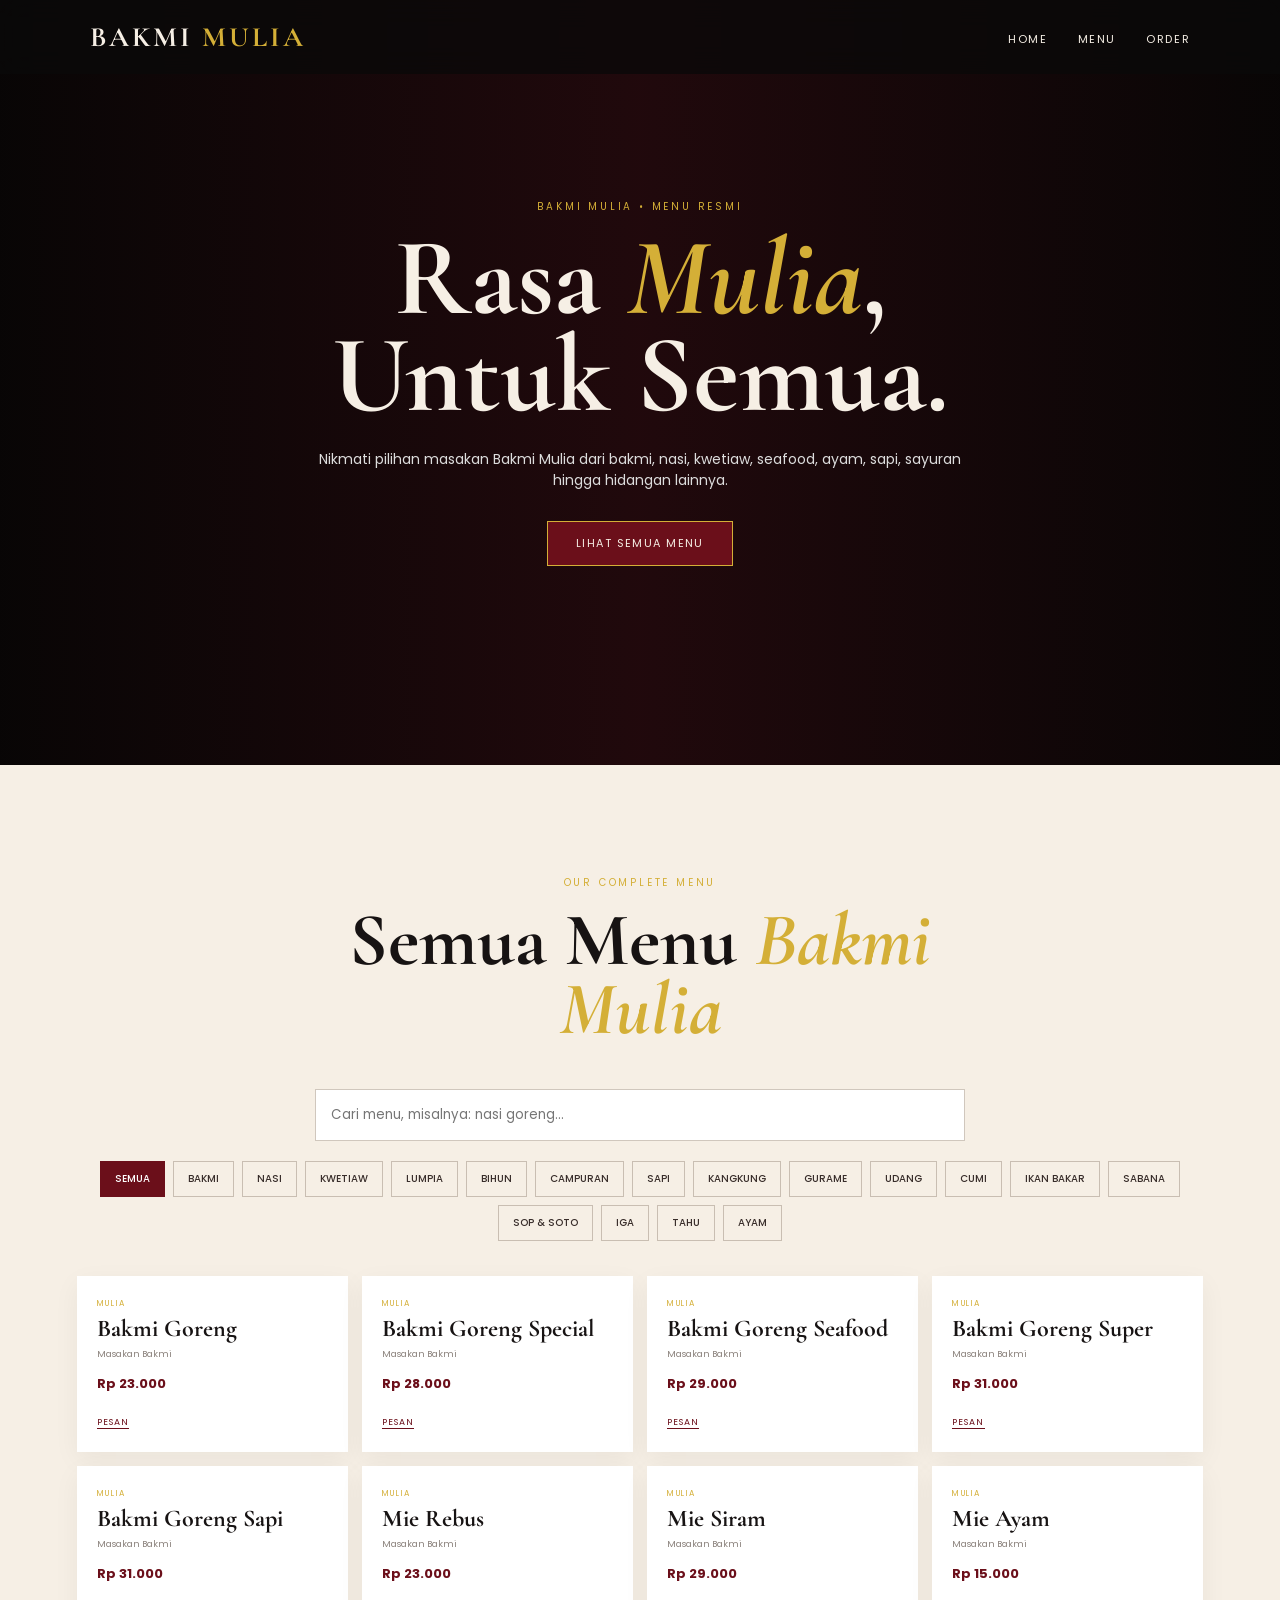
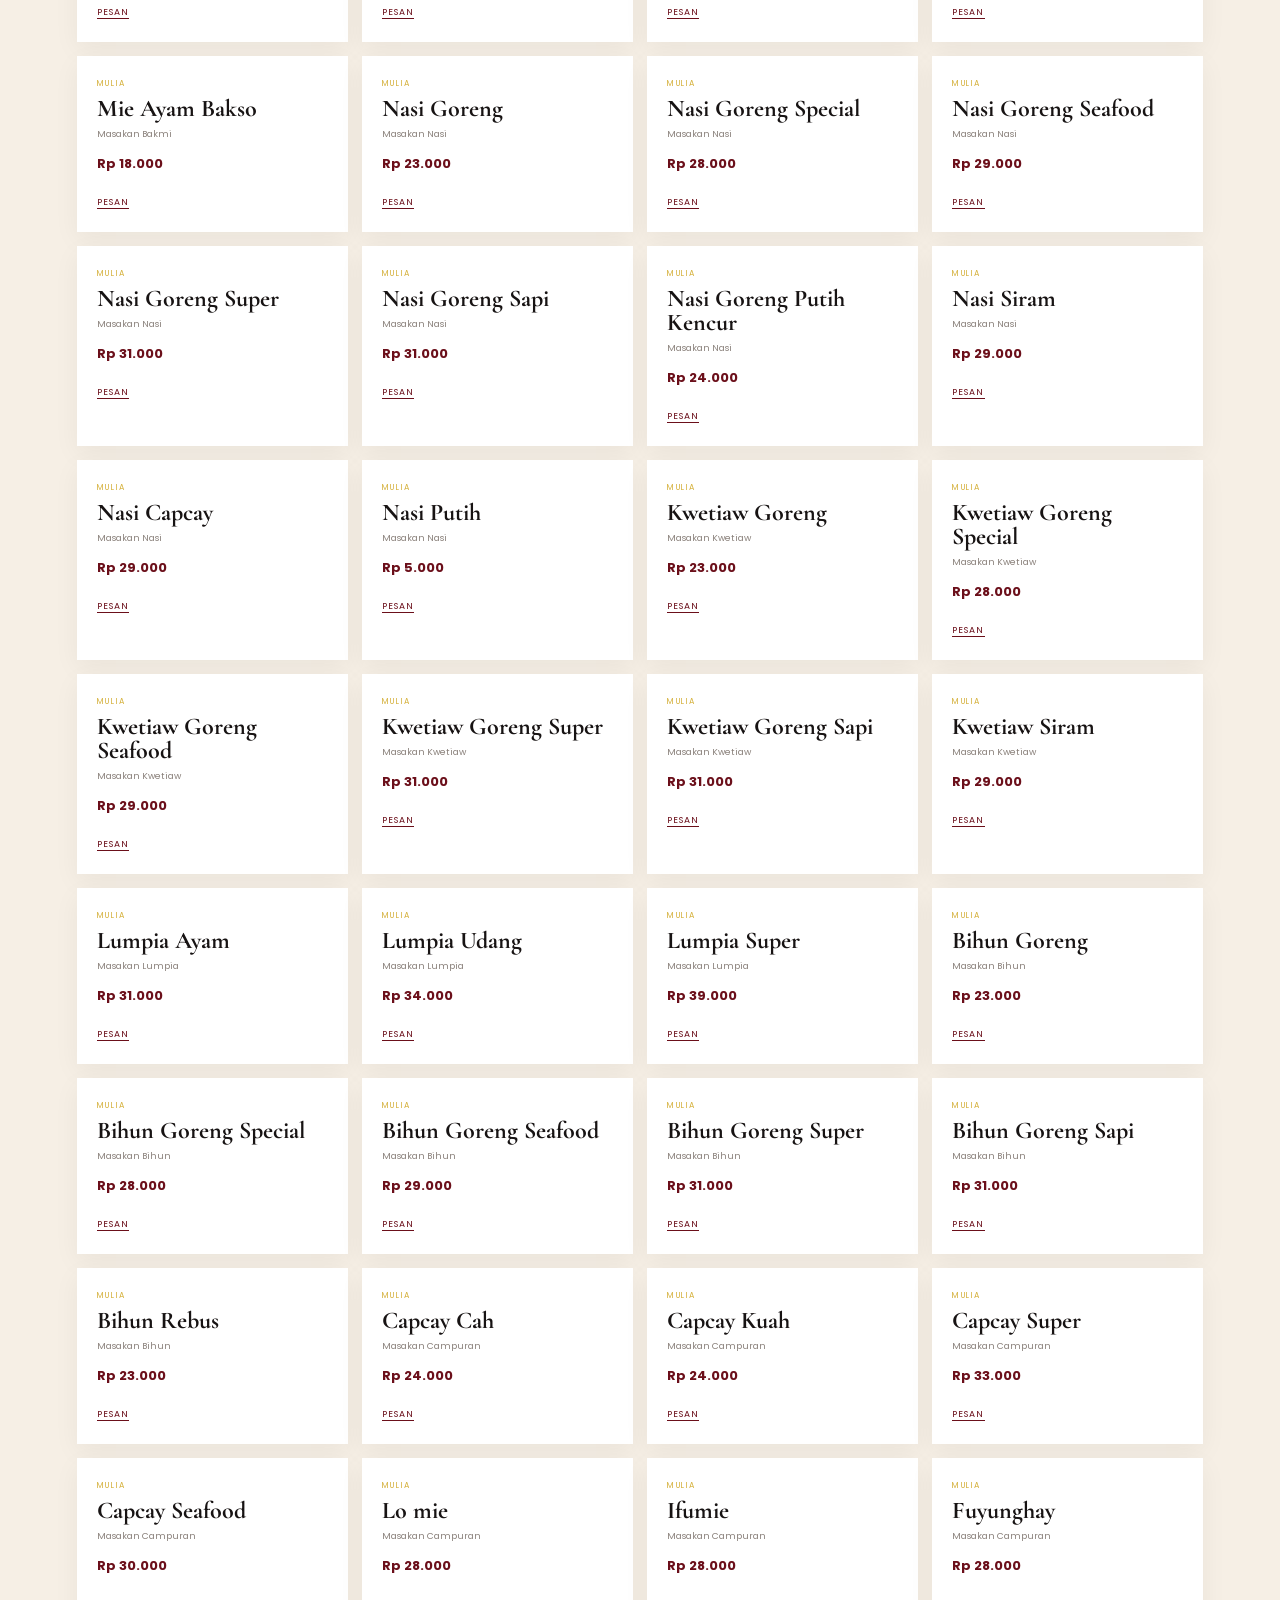
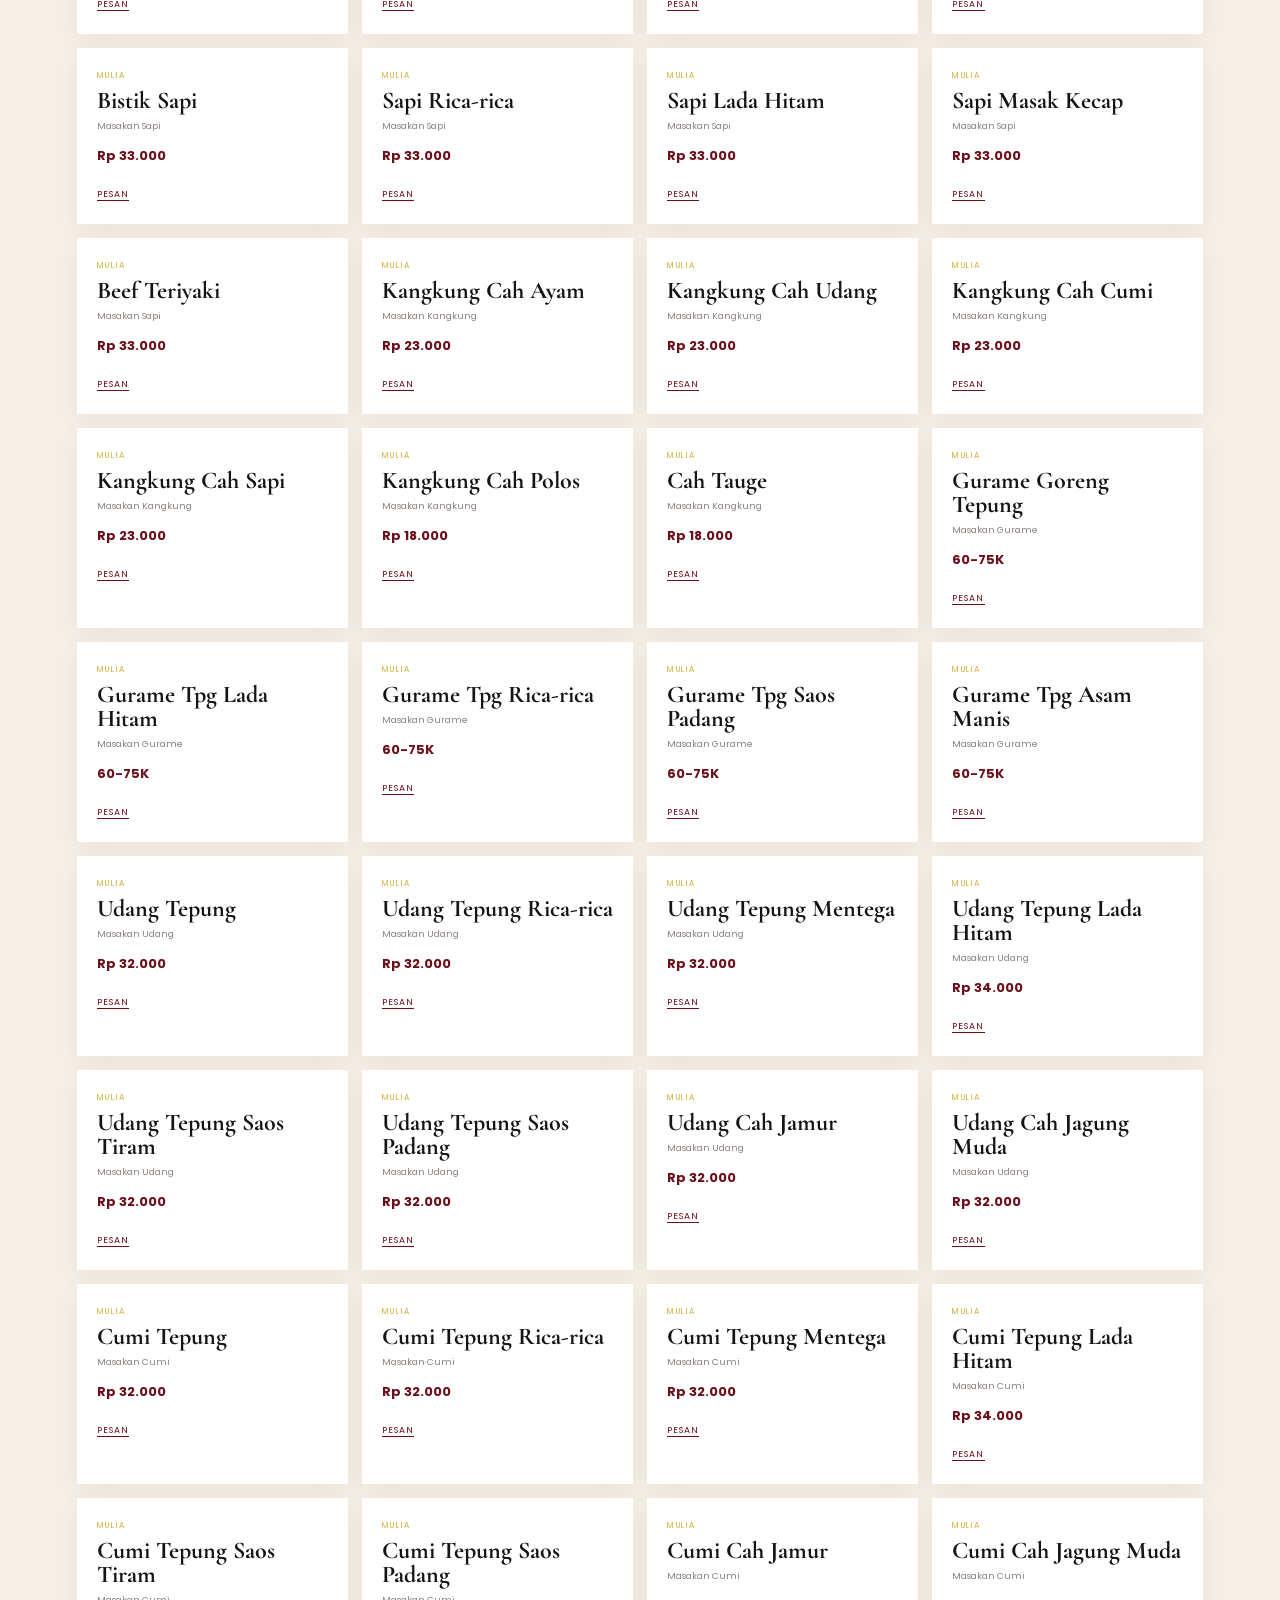
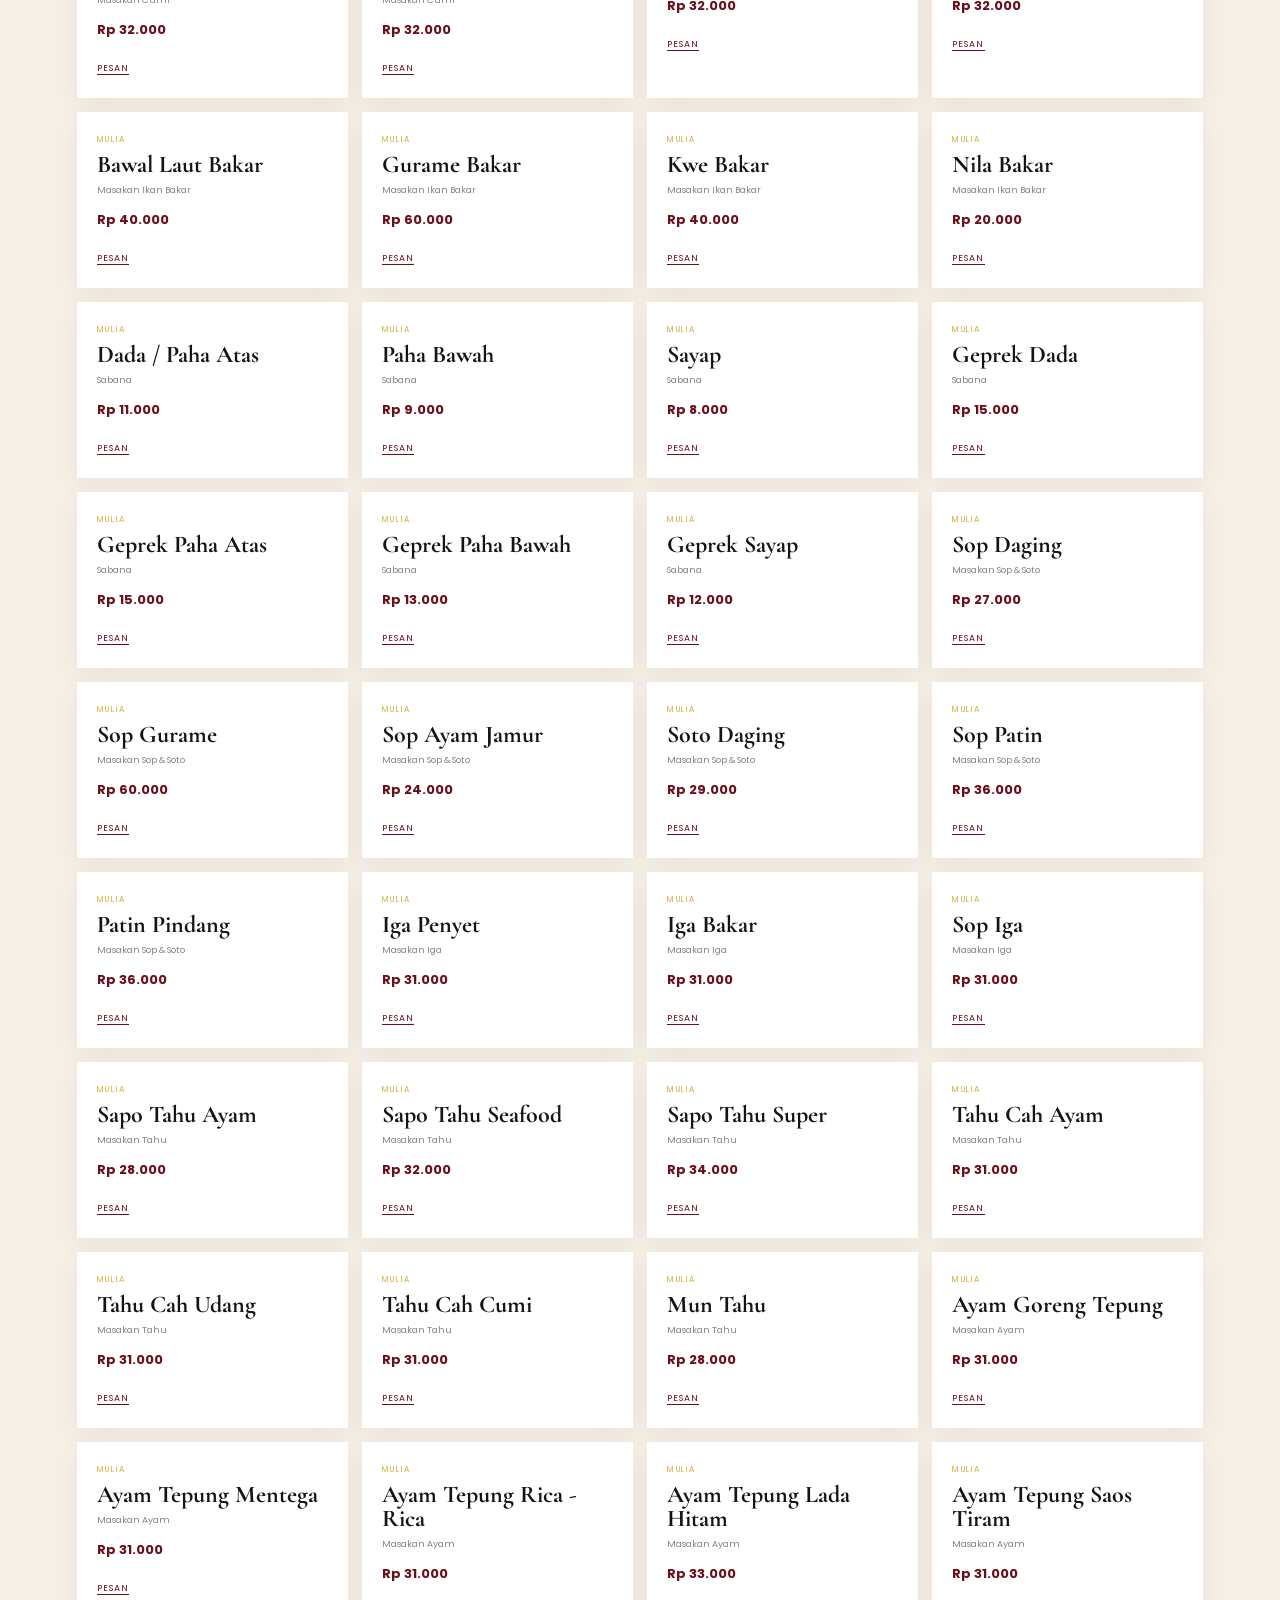
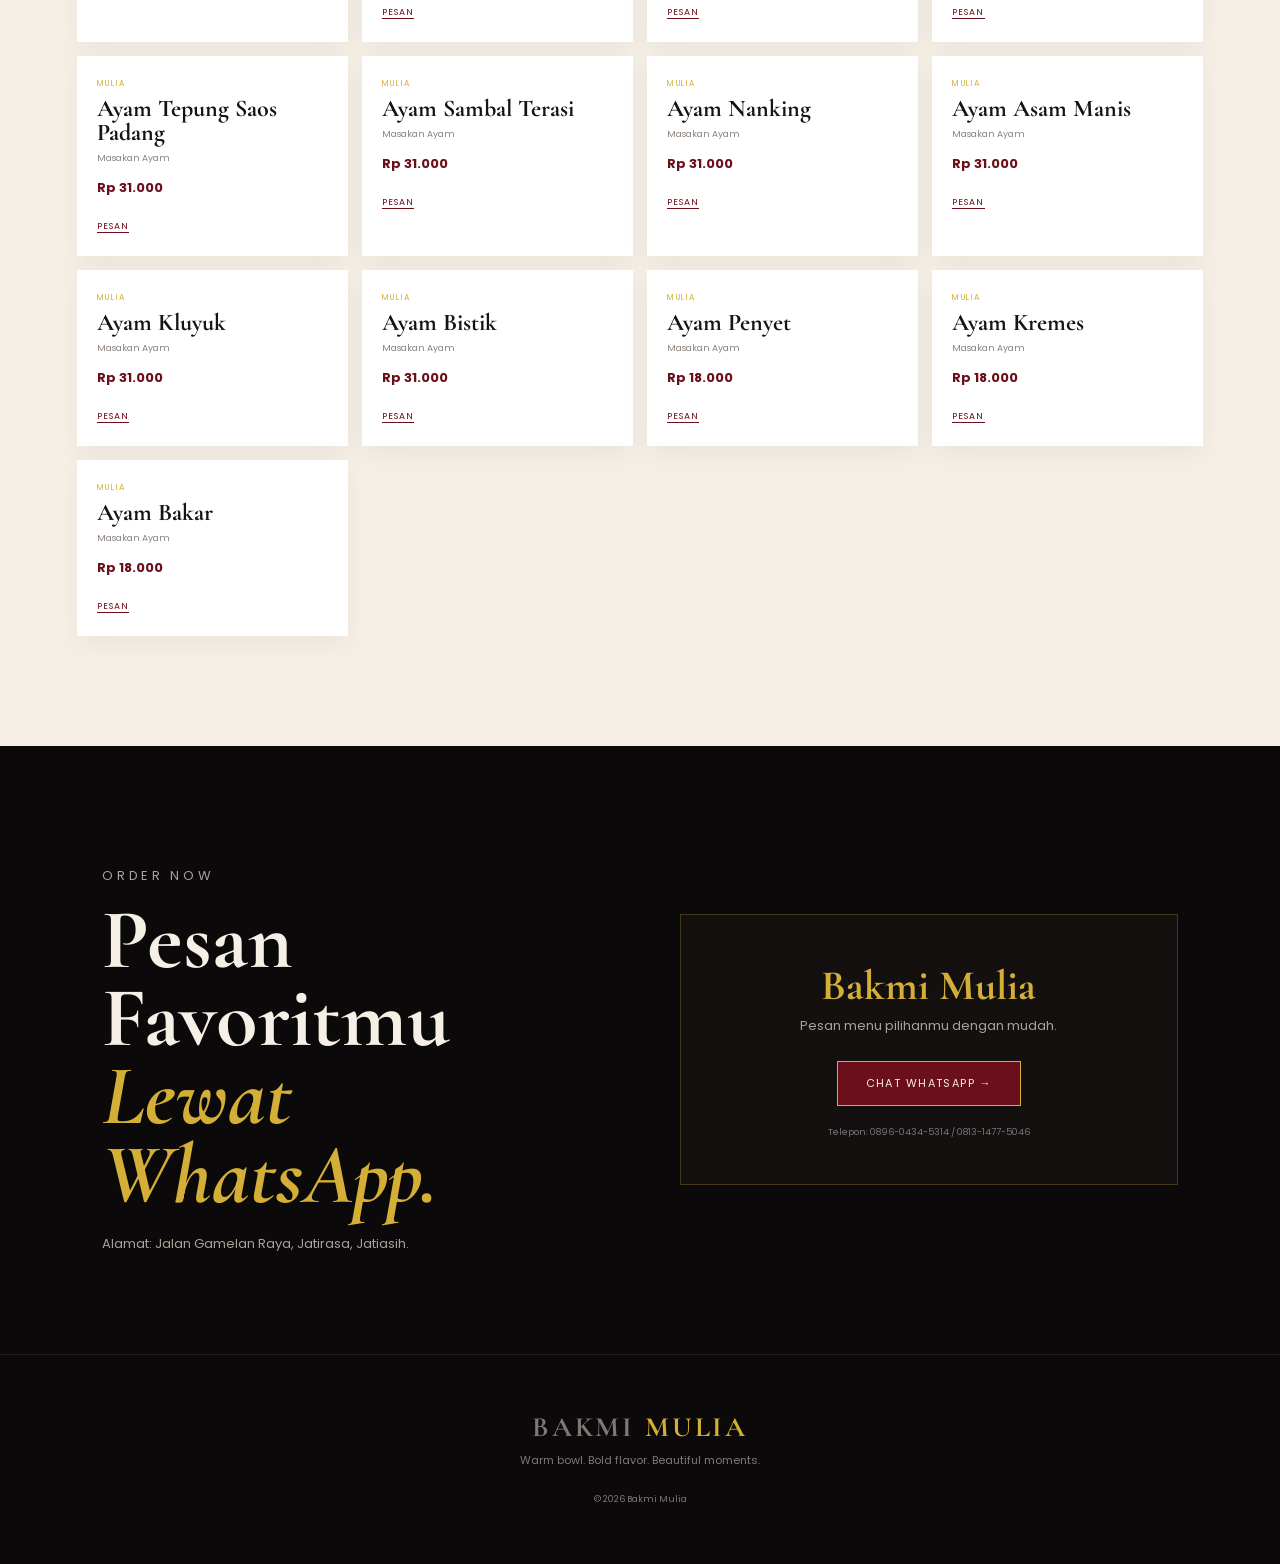
==== commit 7b0707ec: "Add files via upload" ====
--- a/index.html
+++ b/index.html
@@ -1,7 +1,7 @@
 <!DOCTYPE html><html lang="id"><head><meta charset="UTF-8"><meta name="viewport" content="width=device-width,initial-scale=1.0"><title>Bakmi Mulia — Menu Lengkap</title><link rel="preconnect" href="https://fonts.googleapis.com"><link rel="preconnect" href="https://fonts.gstatic.com" crossorigin><link href="https://fonts.googleapis.com/css2?family=Cormorant+Garamond:wght@600;700&family=Poppins:wght@300;400;500;600;700&display=swap" rel="stylesheet"><link rel="stylesheet" href="style.css"></head><body>
 <nav><a class="brand" href="#home">BAKMI <span>MULIA</span></a><button class="menu-toggle">☰</button><ul class="nav-links"><li><a href="#home">Home</a></li><li><a href="#menu">Menu</a></li><li><a href="#order">Order</a></li></ul></nav>
 <header id="home" class="hero"><div class="shade"></div><div class="hero-content"><p class="eyebrow">BAKMI MULIA • MENU RESMI</p><h1>Rasa <em>Mulia</em>,<br>Untuk Semua.</h1><p>Nikmati pilihan masakan Bakmi Mulia dari bakmi, nasi, kwetiaw, seafood, ayam, sapi, sayuran hingga hidangan lainnya.</p><a class="btn" href="#menu">Lihat Semua Menu</a></div></header>
-<section id="menu" class="menu"><div class="heading"><p class="eyebrow">OUR COMPLETE MENU</p><h2>Semua Menu <em>Bakmi Mulia</em></h2><p>Menu dan harga disusun berdasarkan daftar menu yang kamu kirim.</p></div>
+<section id="menu" class="menu"><div class="heading"><p class="eyebrow">OUR COMPLETE MENU</p><h2>Semua Menu <em>Bakmi Mulia</em></h2></div>
 <div class="search-wrap"><input id="search" placeholder="Cari menu, misalnya: nasi goreng..."></div><div class="filters"><button class="filter active" data-filter="all">Semua</button><button class="filter" data-filter="Masakan Bakmi">Bakmi</button><button class="filter" data-filter="Masakan Nasi">Nasi</button><button class="filter" data-filter="Masakan Kwetiaw">Kwetiaw</button><button class="filter" data-filter="Masakan Lumpia">Lumpia</button><button class="filter" data-filter="Masakan Bihun">Bihun</button><button class="filter" data-filter="Masakan Campuran">Campuran</button><button class="filter" data-filter="Masakan Sapi">Sapi</button><button class="filter" data-filter="Masakan Kangkung">Kangkung</button><button class="filter" data-filter="Masakan Gurame">Gurame</button><button class="filter" data-filter="Masakan Udang">Udang</button><button class="filter" data-filter="Masakan Cumi">Cumi</button><button class="filter" data-filter="Masakan Ikan Bakar">Ikan Bakar</button><button class="filter" data-filter="Sabana">Sabana</button><button class="filter" data-filter="Masakan Sop &amp; Soto">Sop &amp; Soto</button><button class="filter" data-filter="Masakan Iga">Iga</button><button class="filter" data-filter="Masakan Tahu">Tahu</button><button class="filter" data-filter="Masakan Ayam">Ayam</button></div><div class="grid"><article class="menu-card" data-cat="Masakan Bakmi" data-name="bakmi goreng"><div class="num">MULIA</div><h3>Bakmi Goreng</h3><p>Masakan Bakmi</p><strong>Rp 23.000</strong><a target="_blank" href="https://wa.me/6282114546703?text=Halo%20kak%20Dinda%2C%20aku%20cek%20di%20website%20Bakmi%20Mulia%20kamu%20keren.%20Mau%20dong%20pesan%20menu%20Bakmi%20Goreng">Pesan</a></article><article class="menu-card" data-cat="Masakan Bakmi" data-name="bakmi goreng special"><div class="num">MULIA</div><h3>Bakmi Goreng Special</h3><p>Masakan Bakmi</p><strong>Rp 28.000</strong><a target="_blank" href="https://wa.me/6282114546703?text=Halo%20kak%20Dinda%2C%20aku%20cek%20di%20website%20Bakmi%20Mulia%20kamu%20keren.%20Mau%20dong%20pesan%20menu%20Bakmi%20Goreng%20Special">Pesan</a></article><article class="menu-card" data-cat="Masakan Bakmi" data-name="bakmi goreng seafood"><div class="num">MULIA</div><h3>Bakmi Goreng Seafood</h3><p>Masakan Bakmi</p><strong>Rp 29.000</strong><a target="_blank" href="https://wa.me/6282114546703?text=Halo%20kak%20Dinda%2C%20aku%20cek%20di%20website%20Bakmi%20Mulia%20kamu%20keren.%20Mau%20dong%20pesan%20menu%20Bakmi%20Goreng%20Seafood">Pesan</a></article><article class="menu-card" data-cat="Masakan Bakmi" data-name="bakmi goreng super"><div class="num">MULIA</div><h3>Bakmi Goreng Super</h3><p>Masakan Bakmi</p><strong>Rp 31.000</strong><a target="_blank" href="https://wa.me/6282114546703?text=Halo%20kak%20Dinda%2C%20aku%20cek%20di%20website%20Bakmi%20Mulia%20kamu%20keren.%20Mau%20dong%20pesan%20menu%20Bakmi%20Goreng%20Super">Pesan</a></article><article class="menu-card" data-cat="Masakan Bakmi" data-name="bakmi goreng sapi"><div class="num">MULIA</div><h3>Bakmi Goreng Sapi</h3><p>Masakan Bakmi</p><strong>Rp 31.000</strong><a target="_blank" href="https://wa.me/6282114546703?text=Halo%20kak%20Dinda%2C%20aku%20cek%20di%20website%20Bakmi%20Mulia%20kamu%20keren.%20Mau%20dong%20pesan%20menu%20Bakmi%20Goreng%20Sapi">Pesan</a></article><article class="menu-card" data-cat="Masakan Bakmi" data-name="mie rebus"><div class="num">MULIA</div><h3>Mie Rebus</h3><p>Masakan Bakmi</p><strong>Rp 23.000</strong><a target="_blank" href="https://wa.me/6282114546703?text=Halo%20kak%20Dinda%2C%20aku%20cek%20di%20website%20Bakmi%20Mulia%20kamu%20keren.%20Mau%20dong%20pesan%20menu%20Mie%20Rebus">Pesan</a></article><article class="menu-card" data-cat="Masakan Bakmi" data-name="mie siram"><div class="num">MULIA</div><h3>Mie Siram</h3><p>Masakan Bakmi</p><strong>Rp 29.000</strong><a target="_blank" href="https://wa.me/6282114546703?text=Halo%20kak%20Dinda%2C%20aku%20cek%20di%20website%20Bakmi%20Mulia%20kamu%20keren.%20Mau%20dong%20pesan%20menu%20Mie%20Siram">Pesan</a></article><article class="menu-card" data-cat="Masakan Bakmi" data-name="mie ayam"><div class="num">MULIA</div><h3>Mie Ayam</h3><p>Masakan Bakmi</p><strong>Rp 15.000</strong><a target="_blank" href="https://wa.me/6282114546703?text=Halo%20kak%20Dinda%2C%20aku%20cek%20di%20website%20Bakmi%20Mulia%20kamu%20keren.%20Mau%20dong%20pesan%20menu%20Mie%20Ayam">Pesan</a></article><article class="menu-card" data-cat="Masakan Bakmi" data-name="mie ayam bakso"><div class="num">MULIA</div><h3>Mie Ayam Bakso</h3><p>Masakan Bakmi</p><strong>Rp 18.000</strong><a target="_blank" href="https://wa.me/6282114546703?text=Halo%20kak%20Dinda%2C%20aku%20cek%20di%20website%20Bakmi%20Mulia%20kamu%20keren.%20Mau%20dong%20pesan%20menu%20Mie%20Ayam%20Bakso">Pesan</a></article><article class="menu-card" data-cat="Masakan Nasi" data-name="nasi goreng"><div class="num">MULIA</div><h3>Nasi Goreng</h3><p>Masakan Nasi</p><strong>Rp 23.000</strong><a target="_blank" href="https://wa.me/6282114546703?text=Halo%20kak%20Dinda%2C%20aku%20cek%20di%20website%20Bakmi%20Mulia%20kamu%20keren.%20Mau%20dong%20pesan%20menu%20Nasi%20Goreng">Pesan</a></article><article class="menu-card" data-cat="Masakan Nasi" data-name="nasi goreng special"><div class="num">MULIA</div><h3>Nasi Goreng Special</h3><p>Masakan Nasi</p><strong>Rp 28.000</strong><a target="_blank" href="https://wa.me/6282114546703?text=Halo%20kak%20Dinda%2C%20aku%20cek%20di%20website%20Bakmi%20Mulia%20kamu%20keren.%20Mau%20dong%20pesan%20menu%20Nasi%20Goreng%20Special">Pesan</a></article><article class="menu-card" data-cat="Masakan Nasi" data-name="nasi goreng seafood"><div class="num">MULIA</div><h3>Nasi Goreng Seafood</h3><p>Masakan Nasi</p><strong>Rp 29.000</strong><a target="_blank" href="https://wa.me/6282114546703?text=Halo%20kak%20Dinda%2C%20aku%20cek%20di%20website%20Bakmi%20Mulia%20kamu%20keren.%20Mau%20dong%20pesan%20menu%20Nasi%20Goreng%20Seafood">Pesan</a></article><article class="menu-card" data-cat="Masakan Nasi" data-name="nasi goreng super"><div class="num">MULIA</div><h3>Nasi Goreng Super</h3><p>Masakan Nasi</p><strong>Rp 31.000</strong><a target="_blank" href="https://wa.me/6282114546703?text=Halo%20kak%20Dinda%2C%20aku%20cek%20di%20website%20Bakmi%20Mulia%20kamu%20keren.%20Mau%20dong%20pesan%20menu%20Nasi%20Goreng%20Super">Pesan</a></article><article class="menu-card" data-cat="Masakan Nasi" data-name="nasi goreng sapi"><div class="num">MULIA</div><h3>Nasi Goreng Sapi</h3><p>Masakan Nasi</p><strong>Rp 31.000</strong><a target="_blank" href="https://wa.me/6282114546703?text=Halo%20kak%20Dinda%2C%20aku%20cek%20di%20website%20Bakmi%20Mulia%20kamu%20keren.%20Mau%20dong%20pesan%20menu%20Nasi%20Goreng%20Sapi">Pesan</a></article><article class="menu-card" data-cat="Masakan Nasi" data-name="nasi goreng putih kencur"><div class="num">MULIA</div><h3>Nasi Goreng Putih Kencur</h3><p>Masakan Nasi</p><strong>Rp 24.000</strong><a target="_blank" href="https://wa.me/6282114546703?text=Halo%20kak%20Dinda%2C%20aku%20cek%20di%20website%20Bakmi%20Mulia%20kamu%20keren.%20Mau%20dong%20pesan%20menu%20Nasi%20Goreng%20Putih%20Kencur">Pesan</a></article><article class="menu-card" data-cat="Masakan Nasi" data-name="nasi siram"><div class="num">MULIA</div><h3>Nasi Siram</h3><p>Masakan Nasi</p><strong>Rp 29.000</strong><a target="_blank" href="https://wa.me/6282114546703?text=Halo%20kak%20Dinda%2C%20aku%20cek%20di%20website%20Bakmi%20Mulia%20kamu%20keren.%20Mau%20dong%20pesan%20menu%20Nasi%20Siram">Pesan</a></article><article class="menu-card" data-cat="Masakan Nasi" data-name="nasi capcay"><div class="num">MULIA</div><h3>Nasi Capcay</h3><p>Masakan Nasi</p><strong>Rp 29.000</strong><a target="_blank" href="https://wa.me/6282114546703?text=Halo%20kak%20Dinda%2C%20aku%20cek%20di%20website%20Bakmi%20Mulia%20kamu%20keren.%20Mau%20dong%20pesan%20menu%20Nasi%20Capcay">Pesan</a></article><article class="menu-card" data-cat="Masakan Nasi" data-name="nasi putih"><div class="num">MULIA</div><h3>Nasi Putih</h3><p>Masakan Nasi</p><strong>Rp 5.000</strong><a target="_blank" href="https://wa.me/6282114546703?text=Halo%20kak%20Dinda%2C%20aku%20cek%20di%20website%20Bakmi%20Mulia%20kamu%20keren.%20Mau%20dong%20pesan%20menu%20Nasi%20Putih">Pesan</a></article><article class="menu-card" data-cat="Masakan Kwetiaw" data-name="kwetiaw goreng"><div class="num">MULIA</div><h3>Kwetiaw Goreng</h3><p>Masakan Kwetiaw</p><strong>Rp 23.000</strong><a target="_blank" href="https://wa.me/6282114546703?text=Halo%20kak%20Dinda%2C%20aku%20cek%20di%20website%20Bakmi%20Mulia%20kamu%20keren.%20Mau%20dong%20pesan%20menu%20Kwetiaw%20Goreng">Pesan</a></article><article class="menu-card" data-cat="Masakan Kwetiaw" data-name="kwetiaw goreng special"><div class="num">MULIA</div><h3>Kwetiaw Goreng Special</h3><p>Masakan Kwetiaw</p><strong>Rp 28.000</strong><a target="_blank" href="https://wa.me/6282114546703?text=Halo%20kak%20Dinda%2C%20aku%20cek%20di%20website%20Bakmi%20Mulia%20kamu%20keren.%20Mau%20dong%20pesan%20menu%20Kwetiaw%20Goreng%20Special">Pesan</a></article><article class="menu-card" data-cat="Masakan Kwetiaw" data-name="kwetiaw goreng seafood"><div class="num">MULIA</div><h3>Kwetiaw Goreng Seafood</h3><p>Masakan Kwetiaw</p><strong>Rp 29.000</strong><a target="_blank" href="https://wa.me/6282114546703?text=Halo%20kak%20Dinda%2C%20aku%20cek%20di%20website%20Bakmi%20Mulia%20kamu%20keren.%20Mau%20dong%20pesan%20menu%20Kwetiaw%20Goreng%20Seafood">Pesan</a></article><article class="menu-card" data-cat="Masakan Kwetiaw" data-name="kwetiaw goreng super"><div class="num">MULIA</div><h3>Kwetiaw Goreng Super</h3><p>Masakan Kwetiaw</p><strong>Rp 31.000</strong><a target="_blank" href="https://wa.me/6282114546703?text=Halo%20kak%20Dinda%2C%20aku%20cek%20di%20website%20Bakmi%20Mulia%20kamu%20keren.%20Mau%20dong%20pesan%20menu%20Kwetiaw%20Goreng%20Super">Pesan</a></article><article class="menu-card" data-cat="Masakan Kwetiaw" data-name="kwetiaw goreng sapi"><div class="num">MULIA</div><h3>Kwetiaw Goreng Sapi</h3><p>Masakan Kwetiaw</p><strong>Rp 31.000</strong><a target="_blank" href="https://wa.me/6282114546703?text=Halo%20kak%20Dinda%2C%20aku%20cek%20di%20website%20Bakmi%20Mulia%20kamu%20keren.%20Mau%20dong%20pesan%20menu%20Kwetiaw%20Goreng%20Sapi">Pesan</a></article><article class="menu-card" data-cat="Masakan Kwetiaw" data-name="kwetiaw siram"><div class="num">MULIA</div><h3>Kwetiaw Siram</h3><p>Masakan Kwetiaw</p><strong>Rp 29.000</strong><a target="_blank" href="https://wa.me/6282114546703?text=Halo%20kak%20Dinda%2C%20aku%20cek%20di%20website%20Bakmi%20Mulia%20kamu%20keren.%20Mau%20dong%20pesan%20menu%20Kwetiaw%20Siram">Pesan</a></article><article class="menu-card" data-cat="Masakan Lumpia" data-name="lumpia ayam"><div class="num">MULIA</div><h3>Lumpia Ayam</h3><p>Masakan Lumpia</p><strong>Rp 31.000</strong><a target="_blank" href="https://wa.me/6282114546703?text=Halo%20kak%20Dinda%2C%20aku%20cek%20di%20website%20Bakmi%20Mulia%20kamu%20keren.%20Mau%20dong%20pesan%20menu%20Lumpia%20Ayam">Pesan</a></article><article class="menu-card" data-cat="Masakan Lumpia" data-name="lumpia udang"><div class="num">MULIA</div><h3>Lumpia Udang</h3><p>Masakan Lumpia</p><strong>Rp 34.000</strong><a target="_blank" href="https://wa.me/6282114546703?text=Halo%20kak%20Dinda%2C%20aku%20cek%20di%20website%20Bakmi%20Mulia%20kamu%20keren.%20Mau%20dong%20pesan%20menu%20Lumpia%20Udang">Pesan</a></article><article class="menu-card" data-cat="Masakan Lumpia" data-name="lumpia super"><div class="num">MULIA</div><h3>Lumpia Super</h3><p>Masakan Lumpia</p><strong>Rp 39.000</strong><a target="_blank" href="https://wa.me/6282114546703?text=Halo%20kak%20Dinda%2C%20aku%20cek%20di%20website%20Bakmi%20Mulia%20kamu%20keren.%20Mau%20dong%20pesan%20menu%20Lumpia%20Super">Pesan</a></article><article class="menu-card" data-cat="Masakan Bihun" data-name="bihun goreng"><div class="num">MULIA</div><h3>Bihun Goreng</h3><p>Masakan Bihun</p><strong>Rp 23.000</strong><a target="_blank" href="https://wa.me/6282114546703?text=Halo%20kak%20Dinda%2C%20aku%20cek%20di%20website%20Bakmi%20Mulia%20kamu%20keren.%20Mau%20dong%20pesan%20menu%20Bihun%20Goreng">Pesan</a></article><article class="menu-card" data-cat="Masakan Bihun" data-name="bihun goreng special"><div class="num">MULIA</div><h3>Bihun Goreng Special</h3><p>Masakan Bihun</p><strong>Rp 28.000</strong><a target="_blank" href="https://wa.me/6282114546703?text=Halo%20kak%20Dinda%2C%20aku%20cek%20di%20website%20Bakmi%20Mulia%20kamu%20keren.%20Mau%20dong%20pesan%20menu%20Bihun%20Goreng%20Special">Pesan</a></article><article class="menu-card" data-cat="Masakan Bihun" data-name="bihun goreng seafood"><div class="num">MULIA</div><h3>Bihun Goreng Seafood</h3><p>Masakan Bihun</p><strong>Rp 29.000</strong><a target="_blank" href="https://wa.me/6282114546703?text=Halo%20kak%20Dinda%2C%20aku%20cek%20di%20website%20Bakmi%20Mulia%20kamu%20keren.%20Mau%20dong%20pesan%20menu%20Bihun%20Goreng%20Seafood">Pesan</a></article><article class="menu-card" data-cat="Masakan Bihun" data-name="bihun goreng super"><div class="num">MULIA</div><h3>Bihun Goreng Super</h3><p>Masakan Bihun</p><strong>Rp 31.000</strong><a target="_blank" href="https://wa.me/6282114546703?text=Halo%20kak%20Dinda%2C%20aku%20cek%20di%20website%20Bakmi%20Mulia%20kamu%20keren.%20Mau%20dong%20pesan%20menu%20Bihun%20Goreng%20Super">Pesan</a></article><article class="menu-card" data-cat="Masakan Bihun" data-name="bihun goreng sapi"><div class="num">MULIA</div><h3>Bihun Goreng Sapi</h3><p>Masakan Bihun</p><strong>Rp 31.000</strong><a target="_blank" href="https://wa.me/6282114546703?text=Halo%20kak%20Dinda%2C%20aku%20cek%20di%20website%20Bakmi%20Mulia%20kamu%20keren.%20Mau%20dong%20pesan%20menu%20Bihun%20Goreng%20Sapi">Pesan</a></article><article class="menu-card" data-cat="Masakan Bihun" data-name="bihun rebus"><div class="num">MULIA</div><h3>Bihun Rebus</h3><p>Masakan Bihun</p><strong>Rp 23.000</strong><a target="_blank" href="https://wa.me/6282114546703?text=Halo%20kak%20Dinda%2C%20aku%20cek%20di%20website%20Bakmi%20Mulia%20kamu%20keren.%20Mau%20dong%20pesan%20menu%20Bihun%20Rebus">Pesan</a></article><article class="menu-card" data-cat="Masakan Campuran" data-name="capcay cah"><div class="num">MULIA</div><h3>Capcay Cah</h3><p>Masakan Campuran</p><strong>Rp 24.000</strong><a target="_blank" href="https://wa.me/6282114546703?text=Halo%20kak%20Dinda%2C%20aku%20cek%20di%20website%20Bakmi%20Mulia%20kamu%20keren.%20Mau%20dong%20pesan%20menu%20Capcay%20Cah">Pesan</a></article><article class="menu-card" data-cat="Masakan Campuran" data-name="capcay kuah"><div class="num">MULIA</div><h3>Capcay Kuah</h3><p>Masakan Campuran</p><strong>Rp 24.000</strong><a target="_blank" href="https://wa.me/6282114546703?text=Halo%20kak%20Dinda%2C%20aku%20cek%20di%20website%20Bakmi%20Mulia%20kamu%20keren.%20Mau%20dong%20pesan%20menu%20Capcay%20Kuah">Pesan</a></article><article class="menu-card" data-cat="Masakan Campuran" data-name="capcay super"><div class="num">MULIA</div><h3>Capcay Super</h3><p>Masakan Campuran</p><strong>Rp 33.000</strong><a target="_blank" href="https://wa.me/6282114546703?text=Halo%20kak%20Dinda%2C%20aku%20cek%20di%20website%20Bakmi%20Mulia%20kamu%20keren.%20Mau%20dong%20pesan%20menu%20Capcay%20Super">Pesan</a></article><article class="menu-card" data-cat="Masakan Campuran" data-name="capcay seafood"><div class="num">MULIA</div><h3>Capcay Seafood</h3><p>Masakan Campuran</p><strong>Rp 30.000</strong><a target="_blank" href="https://wa.me/6282114546703?text=Halo%20kak%20Dinda%2C%20aku%20cek%20di%20website%20Bakmi%20Mulia%20kamu%20keren.%20Mau%20dong%20pesan%20menu%20Capcay%20Seafood">Pesan</a></article><article class="menu-card" data-cat="Masakan Campuran" data-name="lo mie"><div class="num">MULIA</div><h3>Lo mie</h3><p>Masakan Campuran</p><strong>Rp 28.000</strong><a target="_blank" href="https://wa.me/6282114546703?text=Halo%20kak%20Dinda%2C%20aku%20cek%20di%20website%20Bakmi%20Mulia%20kamu%20keren.%20Mau%20dong%20pesan%20menu%20Lo%20mie">Pesan</a></article><article class="menu-card" data-cat="Masakan Campuran" data-name="ifumie"><div class="num">MULIA</div><h3>Ifumie</h3><p>Masakan Campuran</p><strong>Rp 28.000</strong><a target="_blank" href="https://wa.me/6282114546703?text=Halo%20kak%20Dinda%2C%20aku%20cek%20di%20website%20Bakmi%20Mulia%20kamu%20keren.%20Mau%20dong%20pesan%20menu%20Ifumie">Pesan</a></article><article class="menu-card" data-cat="Masakan Campuran" data-name="fuyunghay"><div class="num">MULIA</div><h3>Fuyunghay</h3><p>Masakan Campuran</p><strong>Rp 28.000</strong><a target="_blank" href="https://wa.me/6282114546703?text=Halo%20kak%20Dinda%2C%20aku%20cek%20di%20website%20Bakmi%20Mulia%20kamu%20keren.%20Mau%20dong%20pesan%20menu%20Fuyunghay">Pesan</a></article><article class="menu-card" data-cat="Masakan Sapi" data-name="bistik sapi"><div class="num">MULIA</div><h3>Bistik Sapi</h3><p>Masakan Sapi</p><strong>Rp 33.000</strong><a target="_blank" href="https://wa.me/6282114546703?text=Halo%20kak%20Dinda%2C%20aku%20cek%20di%20website%20Bakmi%20Mulia%20kamu%20keren.%20Mau%20dong%20pesan%20menu%20Bistik%20Sapi">Pesan</a></article><article class="menu-card" data-cat="Masakan Sapi" data-name="sapi rica-rica"><div class="num">MULIA</div><h3>Sapi Rica-rica</h3><p>Masakan Sapi</p><strong>Rp 33.000</strong><a target="_blank" href="https://wa.me/6282114546703?text=Halo%20kak%20Dinda%2C%20aku%20cek%20di%20website%20Bakmi%20Mulia%20kamu%20keren.%20Mau%20dong%20pesan%20menu%20Sapi%20Rica-rica">Pesan</a></article><article class="menu-card" data-cat="Masakan Sapi" data-name="sapi lada hitam"><div class="num">MULIA</div><h3>Sapi Lada Hitam</h3><p>Masakan Sapi</p><strong>Rp 33.000</strong><a target="_blank" href="https://wa.me/6282114546703?text=Halo%20kak%20Dinda%2C%20aku%20cek%20di%20website%20Bakmi%20Mulia%20kamu%20keren.%20Mau%20dong%20pesan%20menu%20Sapi%20Lada%20Hitam">Pesan</a></article><article class="menu-card" data-cat="Masakan Sapi" data-name="sapi masak kecap"><div class="num">MULIA</div><h3>Sapi Masak Kecap</h3><p>Masakan Sapi</p><strong>Rp 33.000</strong><a target="_blank" href="https://wa.me/6282114546703?text=Halo%20kak%20Dinda%2C%20aku%20cek%20di%20website%20Bakmi%20Mulia%20kamu%20keren.%20Mau%20dong%20pesan%20menu%20Sapi%20Masak%20Kecap">Pesan</a></article><article class="menu-card" data-cat="Masakan Sapi" data-name="beef teriyaki"><div class="num">MULIA</div><h3>Beef Teriyaki</h3><p>Masakan Sapi</p><strong>Rp 33.000</strong><a target="_blank" href="https://wa.me/6282114546703?text=Halo%20kak%20Dinda%2C%20aku%20cek%20di%20website%20Bakmi%20Mulia%20kamu%20keren.%20Mau%20dong%20pesan%20menu%20Beef%20Teriyaki">Pesan</a></article><article class="menu-card" data-cat="Masakan Kangkung" data-name="kangkung cah ayam"><div class="num">MULIA</div><h3>Kangkung Cah Ayam</h3><p>Masakan Kangkung</p><strong>Rp 23.000</strong><a target="_blank" href="https://wa.me/6282114546703?text=Halo%20kak%20Dinda%2C%20aku%20cek%20di%20website%20Bakmi%20Mulia%20kamu%20keren.%20Mau%20dong%20pesan%20menu%20Kangkung%20Cah%20Ayam">Pesan</a></article><article class="menu-card" data-cat="Masakan Kangkung" data-name="kangkung cah udang"><div class="num">MULIA</div><h3>Kangkung Cah Udang</h3><p>Masakan Kangkung</p><strong>Rp 23.000</strong><a target="_blank" href="https://wa.me/6282114546703?text=Halo%20kak%20Dinda%2C%20aku%20cek%20di%20website%20Bakmi%20Mulia%20kamu%20keren.%20Mau%20dong%20pesan%20menu%20Kangkung%20Cah%20Udang">Pesan</a></article><article class="menu-card" data-cat="Masakan Kangkung" data-name="kangkung cah cumi"><div class="num">MULIA</div><h3>Kangkung Cah Cumi</h3><p>Masakan Kangkung</p><strong>Rp 23.000</strong><a target="_blank" href="https://wa.me/6282114546703?text=Halo%20kak%20Dinda%2C%20aku%20cek%20di%20website%20Bakmi%20Mulia%20kamu%20keren.%20Mau%20dong%20pesan%20menu%20Kangkung%20Cah%20Cumi">Pesan</a></article><article class="menu-card" data-cat="Masakan Kangkung" data-name="kangkung cah sapi"><div class="num">MULIA</div><h3>Kangkung Cah Sapi</h3><p>Masakan Kangkung</p><strong>Rp 23.000</strong><a target="_blank" href="https://wa.me/6282114546703?text=Halo%20kak%20Dinda%2C%20aku%20cek%20di%20website%20Bakmi%20Mulia%20kamu%20keren.%20Mau%20dong%20pesan%20menu%20Kangkung%20Cah%20Sapi">Pesan</a></article><article class="menu-card" data-cat="Masakan Kangkung" data-name="kangkung cah polos"><div class="num">MULIA</div><h3>Kangkung Cah Polos</h3><p>Masakan Kangkung</p><strong>Rp 18.000</strong><a target="_blank" href="https://wa.me/6282114546703?text=Halo%20kak%20Dinda%2C%20aku%20cek%20di%20website%20Bakmi%20Mulia%20kamu%20keren.%20Mau%20dong%20pesan%20menu%20Kangkung%20Cah%20Polos">Pesan</a></article><article class="menu-card" data-cat="Masakan Kangkung" data-name="cah tauge"><div class="num">MULIA</div><h3>Cah Tauge</h3><p>Masakan Kangkung</p><strong>Rp 18.000</strong><a target="_blank" href="https://wa.me/6282114546703?text=Halo%20kak%20Dinda%2C%20aku%20cek%20di%20website%20Bakmi%20Mulia%20kamu%20keren.%20Mau%20dong%20pesan%20menu%20Cah%20Tauge">Pesan</a></article><article class="menu-card" data-cat="Masakan Gurame" data-name="gurame goreng tepung"><div class="num">MULIA</div><h3>Gurame Goreng Tepung</h3><p>Masakan Gurame</p><strong>60-75K</strong><a target="_blank" href="https://wa.me/6282114546703?text=Halo%20kak%20Dinda%2C%20aku%20cek%20di%20website%20Bakmi%20Mulia%20kamu%20keren.%20Mau%20dong%20pesan%20menu%20Gurame%20Goreng%20Tepung">Pesan</a></article><article class="menu-card" data-cat="Masakan Gurame" data-name="gurame tpg lada hitam"><div class="num">MULIA</div><h3>Gurame Tpg Lada Hitam</h3><p>Masakan Gurame</p><strong>60-75K</strong><a target="_blank" href="https://wa.me/6282114546703?text=Halo%20kak%20Dinda%2C%20aku%20cek%20di%20website%20Bakmi%20Mulia%20kamu%20keren.%20Mau%20dong%20pesan%20menu%20Gurame%20Tpg%20Lada%20Hitam">Pesan</a></article><article class="menu-card" data-cat="Masakan Gurame" data-name="gurame tpg rica-rica"><div class="num">MULIA</div><h3>Gurame Tpg Rica-rica</h3><p>Masakan Gurame</p><strong>60-75K</strong><a target="_blank" href="https://wa.me/6282114546703?text=Halo%20kak%20Dinda%2C%20aku%20cek%20di%20website%20Bakmi%20Mulia%20kamu%20keren.%20Mau%20dong%20pesan%20menu%20Gurame%20Tpg%20Rica-rica">Pesan</a></article><article class="menu-card" data-cat="Masakan Gurame" data-name="gurame tpg saos padang"><div class="num">MULIA</div><h3>Gurame Tpg Saos Padang</h3><p>Masakan Gurame</p><strong>60-75K</strong><a target="_blank" href="https://wa.me/6282114546703?text=Halo%20kak%20Dinda%2C%20aku%20cek%20di%20website%20Bakmi%20Mulia%20kamu%20keren.%20Mau%20dong%20pesan%20menu%20Gurame%20Tpg%20Saos%20Padang">Pesan</a></article><article class="menu-card" data-cat="Masakan Gurame" data-name="gurame tpg asam manis"><div class="num">MULIA</div><h3>Gurame Tpg Asam Manis</h3><p>Masakan Gurame</p><strong>60-75K</strong><a target="_blank" href="https://wa.me/6282114546703?text=Halo%20kak%20Dinda%2C%20aku%20cek%20di%20website%20Bakmi%20Mulia%20kamu%20keren.%20Mau%20dong%20pesan%20menu%20Gurame%20Tpg%20Asam%20Manis">Pesan</a></article><article class="menu-card" data-cat="Masakan Udang" data-name="udang tepung"><div class="num">MULIA</div><h3>Udang Tepung</h3><p>Masakan Udang</p><strong>Rp 32.000</strong><a target="_blank" href="https://wa.me/6282114546703?text=Halo%20kak%20Dinda%2C%20aku%20cek%20di%20website%20Bakmi%20Mulia%20kamu%20keren.%20Mau%20dong%20pesan%20menu%20Udang%20Tepung">Pesan</a></article><article class="menu-card" data-cat="Masakan Udang" data-name="udang tepung rica-rica"><div class="num">MULIA</div><h3>Udang Tepung Rica-rica</h3><p>Masakan Udang</p><strong>Rp 32.000</strong><a target="_blank" href="https://wa.me/6282114546703?text=Halo%20kak%20Dinda%2C%20aku%20cek%20di%20website%20Bakmi%20Mulia%20kamu%20keren.%20Mau%20dong%20pesan%20menu%20Udang%20Tepung%20Rica-rica">Pesan</a></article><article class="menu-card" data-cat="Masakan Udang" data-name="udang tepung mentega"><div class="num">MULIA</div><h3>Udang Tepung Mentega</h3><p>Masakan Udang</p><strong>Rp 32.000</strong><a target="_blank" href="https://wa.me/6282114546703?text=Halo%20kak%20Dinda%2C%20aku%20cek%20di%20website%20Bakmi%20Mulia%20kamu%20keren.%20Mau%20dong%20pesan%20menu%20Udang%20Tepung%20Mentega">Pesan</a></article><article class="menu-card" data-cat="Masakan Udang" data-name="udang tepung lada hitam"><div class="num">MULIA</div><h3>Udang Tepung Lada Hitam</h3><p>Masakan Udang</p><strong>Rp 34.000</strong><a target="_blank" href="https://wa.me/6282114546703?text=Halo%20kak%20Dinda%2C%20aku%20cek%20di%20website%20Bakmi%20Mulia%20kamu%20keren.%20Mau%20dong%20pesan%20menu%20Udang%20Tepung%20Lada%20Hitam">Pesan</a></article><article class="menu-card" data-cat="Masakan Udang" data-name="udang tepung saos tiram"><div class="num">MULIA</div><h3>Udang Tepung Saos Tiram</h3><p>Masakan Udang</p><strong>Rp 32.000</strong><a target="_blank" href="https://wa.me/6282114546703?text=Halo%20kak%20Dinda%2C%20aku%20cek%20di%20website%20Bakmi%20Mulia%20kamu%20keren.%20Mau%20dong%20pesan%20menu%20Udang%20Tepung%20Saos%20Tiram">Pesan</a></article><article class="menu-card" data-cat="Masakan Udang" data-name="udang tepung saos padang"><div class="num">MULIA</div><h3>Udang Tepung Saos Padang</h3><p>Masakan Udang</p><strong>Rp 32.000</strong><a target="_blank" href="https://wa.me/6282114546703?text=Halo%20kak%20Dinda%2C%20aku%20cek%20di%20website%20Bakmi%20Mulia%20kamu%20keren.%20Mau%20dong%20pesan%20menu%20Udang%20Tepung%20Saos%20Padang">Pesan</a></article><article class="menu-card" data-cat="Masakan Udang" data-name="udang cah jamur"><div class="num">MULIA</div><h3>Udang Cah Jamur</h3><p>Masakan Udang</p><strong>Rp 32.000</strong><a target="_blank" href="https://wa.me/6282114546703?text=Halo%20kak%20Dinda%2C%20aku%20cek%20di%20website%20Bakmi%20Mulia%20kamu%20keren.%20Mau%20dong%20pesan%20menu%20Udang%20Cah%20Jamur">Pesan</a></article><article class="menu-card" data-cat="Masakan Udang" data-name="udang cah jagung muda"><div class="num">MULIA</div><h3>Udang Cah Jagung Muda</h3><p>Masakan Udang</p><strong>Rp 32.000</strong><a target="_blank" href="https://wa.me/6282114546703?text=Halo%20kak%20Dinda%2C%20aku%20cek%20di%20website%20Bakmi%20Mulia%20kamu%20keren.%20Mau%20dong%20pesan%20menu%20Udang%20Cah%20Jagung%20Muda">Pesan</a></article><article class="menu-card" data-cat="Masakan Cumi" data-name="cumi tepung"><div class="num">MULIA</div><h3>Cumi Tepung</h3><p>Masakan Cumi</p><strong>Rp 32.000</strong><a target="_blank" href="https://wa.me/6282114546703?text=Halo%20kak%20Dinda%2C%20aku%20cek%20di%20website%20Bakmi%20Mulia%20kamu%20keren.%20Mau%20dong%20pesan%20menu%20Cumi%20Tepung">Pesan</a></article><article class="menu-card" data-cat="Masakan Cumi" data-name="cumi tepung rica-rica"><div class="num">MULIA</div><h3>Cumi Tepung Rica-rica</h3><p>Masakan Cumi</p><strong>Rp 32.000</strong><a target="_blank" href="https://wa.me/6282114546703?text=Halo%20kak%20Dinda%2C%20aku%20cek%20di%20website%20Bakmi%20Mulia%20kamu%20keren.%20Mau%20dong%20pesan%20menu%20Cumi%20Tepung%20Rica-rica">Pesan</a></article><article class="menu-card" data-cat="Masakan Cumi" data-name="cumi tepung mentega"><div class="num">MULIA</div><h3>Cumi Tepung Mentega</h3><p>Masakan Cumi</p><strong>Rp 32.000</strong><a target="_blank" href="https://wa.me/6282114546703?text=Halo%20kak%20Dinda%2C%20aku%20cek%20di%20website%20Bakmi%20Mulia%20kamu%20keren.%20Mau%20dong%20pesan%20menu%20Cumi%20Tepung%20Mentega">Pesan</a></article><article class="menu-card" data-cat="Masakan Cumi" data-name="cumi tepung lada hitam"><div class="num">MULIA</div><h3>Cumi Tepung Lada Hitam</h3><p>Masakan Cumi</p><strong>Rp 34.000</strong><a target="_blank" href="https://wa.me/6282114546703?text=Halo%20kak%20Dinda%2C%20aku%20cek%20di%20website%20Bakmi%20Mulia%20kamu%20keren.%20Mau%20dong%20pesan%20menu%20Cumi%20Tepung%20Lada%20Hitam">Pesan</a></article><article class="menu-card" data-cat="Masakan Cumi" data-name="cumi tepung saos tiram"><div class="num">MULIA</div><h3>Cumi Tepung Saos Tiram</h3><p>Masakan Cumi</p><strong>Rp 32.000</strong><a target="_blank" href="https://wa.me/6282114546703?text=Halo%20kak%20Dinda%2C%20aku%20cek%20di%20website%20Bakmi%20Mulia%20kamu%20keren.%20Mau%20dong%20pesan%20menu%20Cumi%20Tepung%20Saos%20Tiram">Pesan</a></article><article class="menu-card" data-cat="Masakan Cumi" data-name="cumi tepung saos padang"><div class="num">MULIA</div><h3>Cumi Tepung Saos Padang</h3><p>Masakan Cumi</p><strong>Rp 32.000</strong><a target="_blank" href="https://wa.me/6282114546703?text=Halo%20kak%20Dinda%2C%20aku%20cek%20di%20website%20Bakmi%20Mulia%20kamu%20keren.%20Mau%20dong%20pesan%20menu%20Cumi%20Tepung%20Saos%20Padang">Pesan</a></article><article class="menu-card" data-cat="Masakan Cumi" data-name="cumi cah jamur"><div class="num">MULIA</div><h3>Cumi Cah Jamur</h3><p>Masakan Cumi</p><strong>Rp 32.000</strong><a target="_blank" href="https://wa.me/6282114546703?text=Halo%20kak%20Dinda%2C%20aku%20cek%20di%20website%20Bakmi%20Mulia%20kamu%20keren.%20Mau%20dong%20pesan%20menu%20Cumi%20Cah%20Jamur">Pesan</a></article><article class="menu-card" data-cat="Masakan Cumi" data-name="cumi cah jagung muda"><div class="num">MULIA</div><h3>Cumi Cah Jagung Muda</h3><p>Masakan Cumi</p><strong>Rp 32.000</strong><a target="_blank" href="https://wa.me/6282114546703?text=Halo%20kak%20Dinda%2C%20aku%20cek%20di%20website%20Bakmi%20Mulia%20kamu%20keren.%20Mau%20dong%20pesan%20menu%20Cumi%20Cah%20Jagung%20Muda">Pesan</a></article><article class="menu-card" data-cat="Masakan Ikan Bakar" data-name="bawal laut bakar"><div class="num">MULIA</div><h3>Bawal Laut Bakar</h3><p>Masakan Ikan Bakar</p><strong>Rp 40.000</strong><a target="_blank" href="https://wa.me/6282114546703?text=Halo%20kak%20Dinda%2C%20aku%20cek%20di%20website%20Bakmi%20Mulia%20kamu%20keren.%20Mau%20dong%20pesan%20menu%20Bawal%20Laut%20Bakar">Pesan</a></article><article class="menu-card" data-cat="Masakan Ikan Bakar" data-name="gurame bakar"><div class="num">MULIA</div><h3>Gurame Bakar</h3><p>Masakan Ikan Bakar</p><strong>Rp 60.000</strong><a target="_blank" href="https://wa.me/6282114546703?text=Halo%20kak%20Dinda%2C%20aku%20cek%20di%20website%20Bakmi%20Mulia%20kamu%20keren.%20Mau%20dong%20pesan%20menu%20Gurame%20Bakar">Pesan</a></article><article class="menu-card" data-cat="Masakan Ikan Bakar" data-name="kwe bakar"><div class="num">MULIA</div><h3>Kwe Bakar</h3><p>Masakan Ikan Bakar</p><strong>Rp 40.000</strong><a target="_blank" href="https://wa.me/6282114546703?text=Halo%20kak%20Dinda%2C%20aku%20cek%20di%20website%20Bakmi%20Mulia%20kamu%20keren.%20Mau%20dong%20pesan%20menu%20Kwe%20Bakar">Pesan</a></article><article class="menu-card" data-cat="Masakan Ikan Bakar" data-name="nila bakar"><div class="num">MULIA</div><h3>Nila Bakar</h3><p>Masakan Ikan Bakar</p><strong>Rp 20.000</strong><a target="_blank" href="https://wa.me/6282114546703?text=Halo%20kak%20Dinda%2C%20aku%20cek%20di%20website%20Bakmi%20Mulia%20kamu%20keren.%20Mau%20dong%20pesan%20menu%20Nila%20Bakar">Pesan</a></article><article class="menu-card" data-cat="Sabana" data-name="dada / paha atas"><div class="num">MULIA</div><h3>Dada / Paha Atas</h3><p>Sabana</p><strong>Rp 11.000</strong><a target="_blank" href="https://wa.me/6282114546703?text=Halo%20kak%20Dinda%2C%20aku%20cek%20di%20website%20Bakmi%20Mulia%20kamu%20keren.%20Mau%20dong%20pesan%20menu%20Dada%20/%20Paha%20Atas">Pesan</a></article><article class="menu-card" data-cat="Sabana" data-name="paha bawah"><div class="num">MULIA</div><h3>Paha Bawah</h3><p>Sabana</p><strong>Rp 9.000</strong><a target="_blank" href="https://wa.me/6282114546703?text=Halo%20kak%20Dinda%2C%20aku%20cek%20di%20website%20Bakmi%20Mulia%20kamu%20keren.%20Mau%20dong%20pesan%20menu%20Paha%20Bawah">Pesan</a></article><article class="menu-card" data-cat="Sabana" data-name="sayap"><div class="num">MULIA</div><h3>Sayap</h3><p>Sabana</p><strong>Rp 8.000</strong><a target="_blank" href="https://wa.me/6282114546703?text=Halo%20kak%20Dinda%2C%20aku%20cek%20di%20website%20Bakmi%20Mulia%20kamu%20keren.%20Mau%20dong%20pesan%20menu%20Sayap">Pesan</a></article><article class="menu-card" data-cat="Sabana" data-name="geprek dada"><div class="num">MULIA</div><h3>Geprek Dada</h3><p>Sabana</p><strong>Rp 15.000</strong><a target="_blank" href="https://wa.me/6282114546703?text=Halo%20kak%20Dinda%2C%20aku%20cek%20di%20website%20Bakmi%20Mulia%20kamu%20keren.%20Mau%20dong%20pesan%20menu%20Geprek%20Dada">Pesan</a></article><article class="menu-card" data-cat="Sabana" data-name="geprek paha atas"><div class="num">MULIA</div><h3>Geprek Paha Atas</h3><p>Sabana</p><strong>Rp 15.000</strong><a target="_blank" href="https://wa.me/6282114546703?text=Halo%20kak%20Dinda%2C%20aku%20cek%20di%20website%20Bakmi%20Mulia%20kamu%20keren.%20Mau%20dong%20pesan%20menu%20Geprek%20Paha%20Atas">Pesan</a></article><article class="menu-card" data-cat="Sabana" data-name="geprek paha bawah"><div class="num">MULIA</div><h3>Geprek Paha Bawah</h3><p>Sabana</p><strong>Rp 13.000</strong><a target="_blank" href="https://wa.me/6282114546703?text=Halo%20kak%20Dinda%2C%20aku%20cek%20di%20website%20Bakmi%20Mulia%20kamu%20keren.%20Mau%20dong%20pesan%20menu%20Geprek%20Paha%20Bawah">Pesan</a></article><article class="menu-card" data-cat="Sabana" data-name="geprek sayap"><div class="num">MULIA</div><h3>Geprek Sayap</h3><p>Sabana</p><strong>Rp 12.000</strong><a target="_blank" href="https://wa.me/6282114546703?text=Halo%20kak%20Dinda%2C%20aku%20cek%20di%20website%20Bakmi%20Mulia%20kamu%20keren.%20Mau%20dong%20pesan%20menu%20Geprek%20Sayap">Pesan</a></article><article class="menu-card" data-cat="Masakan Sop &amp; Soto" data-name="sop daging"><div class="num">MULIA</div><h3>Sop Daging</h3><p>Masakan Sop &amp; Soto</p><strong>Rp 27.000</strong><a target="_blank" href="https://wa.me/6282114546703?text=Halo%20kak%20Dinda%2C%20aku%20cek%20di%20website%20Bakmi%20Mulia%20kamu%20keren.%20Mau%20dong%20pesan%20menu%20Sop%20Daging">Pesan</a></article><article class="menu-card" data-cat="Masakan Sop &amp; Soto" data-name="sop gurame"><div class="num">MULIA</div><h3>Sop Gurame</h3><p>Masakan Sop &amp; Soto</p><strong>Rp 60.000</strong><a target="_blank" href="https://wa.me/6282114546703?text=Halo%20kak%20Dinda%2C%20aku%20cek%20di%20website%20Bakmi%20Mulia%20kamu%20keren.%20Mau%20dong%20pesan%20menu%20Sop%20Gurame">Pesan</a></article><article class="menu-card" data-cat="Masakan Sop &amp; Soto" data-name="sop ayam jamur"><div class="num">MULIA</div><h3>Sop Ayam Jamur</h3><p>Masakan Sop &amp; Soto</p><strong>Rp 24.000</strong><a target="_blank" href="https://wa.me/6282114546703?text=Halo%20kak%20Dinda%2C%20aku%20cek%20di%20website%20Bakmi%20Mulia%20kamu%20keren.%20Mau%20dong%20pesan%20menu%20Sop%20Ayam%20Jamur">Pesan</a></article><article class="menu-card" data-cat="Masakan Sop &amp; Soto" data-name="soto daging"><div class="num">MULIA</div><h3>Soto Daging</h3><p>Masakan Sop &amp; Soto</p><strong>Rp 29.000</strong><a target="_blank" href="https://wa.me/6282114546703?text=Halo%20kak%20Dinda%2C%20aku%20cek%20di%20website%20Bakmi%20Mulia%20kamu%20keren.%20Mau%20dong%20pesan%20menu%20Soto%20Daging">Pesan</a></article><article class="menu-card" data-cat="Masakan Sop &amp; Soto" data-name="sop patin"><div class="num">MULIA</div><h3>Sop Patin</h3><p>Masakan Sop &amp; Soto</p><strong>Rp 36.000</strong><a target="_blank" href="https://wa.me/6282114546703?text=Halo%20kak%20Dinda%2C%20aku%20cek%20di%20website%20Bakmi%20Mulia%20kamu%20keren.%20Mau%20dong%20pesan%20menu%20Sop%20Patin">Pesan</a></article><article class="menu-card" data-cat="Masakan Sop &amp; Soto" data-name="patin pindang"><div class="num">MULIA</div><h3>Patin Pindang</h3><p>Masakan Sop &amp; Soto</p><strong>Rp 36.000</strong><a target="_blank" href="https://wa.me/6282114546703?text=Halo%20kak%20Dinda%2C%20aku%20cek%20di%20website%20Bakmi%20Mulia%20kamu%20keren.%20Mau%20dong%20pesan%20menu%20Patin%20Pindang">Pesan</a></article><article class="menu-card" data-cat="Masakan Iga" data-name="iga penyet"><div class="num">MULIA</div><h3>Iga Penyet</h3><p>Masakan Iga</p><strong>Rp 31.000</strong><a target="_blank" href="https://wa.me/6282114546703?text=Halo%20kak%20Dinda%2C%20aku%20cek%20di%20website%20Bakmi%20Mulia%20kamu%20keren.%20Mau%20dong%20pesan%20menu%20Iga%20Penyet">Pesan</a></article><article class="menu-card" data-cat="Masakan Iga" data-name="iga bakar"><div class="num">MULIA</div><h3>Iga Bakar</h3><p>Masakan Iga</p><strong>Rp 31.000</strong><a target="_blank" href="https://wa.me/6282114546703?text=Halo%20kak%20Dinda%2C%20aku%20cek%20di%20website%20Bakmi%20Mulia%20kamu%20keren.%20Mau%20dong%20pesan%20menu%20Iga%20Bakar">Pesan</a></article><article class="menu-card" data-cat="Masakan Iga" data-name="sop iga"><div class="num">MULIA</div><h3>Sop Iga</h3><p>Masakan Iga</p><strong>Rp 31.000</strong><a target="_blank" href="https://wa.me/6282114546703?text=Halo%20kak%20Dinda%2C%20aku%20cek%20di%20website%20Bakmi%20Mulia%20kamu%20keren.%20Mau%20dong%20pesan%20menu%20Sop%20Iga">Pesan</a></article><article class="menu-card" data-cat="Masakan Tahu" data-name="sapo tahu ayam"><div class="num">MULIA</div><h3>Sapo Tahu Ayam</h3><p>Masakan Tahu</p><strong>Rp 28.000</strong><a target="_blank" href="https://wa.me/6282114546703?text=Halo%20kak%20Dinda%2C%20aku%20cek%20di%20website%20Bakmi%20Mulia%20kamu%20keren.%20Mau%20dong%20pesan%20menu%20Sapo%20Tahu%20Ayam">Pesan</a></article><article class="menu-card" data-cat="Masakan Tahu" data-name="sapo tahu seafood"><div class="num">MULIA</div><h3>Sapo Tahu Seafood</h3><p>Masakan Tahu</p><strong>Rp 32.000</strong><a target="_blank" href="https://wa.me/6282114546703?text=Halo%20kak%20Dinda%2C%20aku%20cek%20di%20website%20Bakmi%20Mulia%20kamu%20keren.%20Mau%20dong%20pesan%20menu%20Sapo%20Tahu%20Seafood">Pesan</a></article><article class="menu-card" data-cat="Masakan Tahu" data-name="sapo tahu super"><div class="num">MULIA</div><h3>Sapo Tahu Super</h3><p>Masakan Tahu</p><strong>Rp 34.000</strong><a target="_blank" href="https://wa.me/6282114546703?text=Halo%20kak%20Dinda%2C%20aku%20cek%20di%20website%20Bakmi%20Mulia%20kamu%20keren.%20Mau%20dong%20pesan%20menu%20Sapo%20Tahu%20Super">Pesan</a></article><article class="menu-card" data-cat="Masakan Tahu" data-name="tahu cah ayam"><div class="num">MULIA</div><h3>Tahu Cah Ayam</h3><p>Masakan Tahu</p><strong>Rp 31.000</strong><a target="_blank" href="https://wa.me/6282114546703?text=Halo%20kak%20Dinda%2C%20aku%20cek%20di%20website%20Bakmi%20Mulia%20kamu%20keren.%20Mau%20dong%20pesan%20menu%20Tahu%20Cah%20Ayam">Pesan</a></article><article class="menu-card" data-cat="Masakan Tahu" data-name="tahu cah udang"><div class="num">MULIA</div><h3>Tahu Cah Udang</h3><p>Masakan Tahu</p><strong>Rp 31.000</strong><a target="_blank" href="https://wa.me/6282114546703?text=Halo%20kak%20Dinda%2C%20aku%20cek%20di%20website%20Bakmi%20Mulia%20kamu%20keren.%20Mau%20dong%20pesan%20menu%20Tahu%20Cah%20Udang">Pesan</a></article><article class="menu-card" data-cat="Masakan Tahu" data-name="tahu cah cumi"><div class="num">MULIA</div><h3>Tahu Cah Cumi</h3><p>Masakan Tahu</p><strong>Rp 31.000</strong><a target="_blank" href="https://wa.me/6282114546703?text=Halo%20kak%20Dinda%2C%20aku%20cek%20di%20website%20Bakmi%20Mulia%20kamu%20keren.%20Mau%20dong%20pesan%20menu%20Tahu%20Cah%20Cumi">Pesan</a></article><article class="menu-card" data-cat="Masakan Tahu" data-name="mun tahu"><div class="num">MULIA</div><h3>Mun Tahu</h3><p>Masakan Tahu</p><strong>Rp 28.000</strong><a target="_blank" href="https://wa.me/6282114546703?text=Halo%20kak%20Dinda%2C%20aku%20cek%20di%20website%20Bakmi%20Mulia%20kamu%20keren.%20Mau%20dong%20pesan%20menu%20Mun%20Tahu">Pesan</a></article><article class="menu-card" data-cat="Masakan Ayam" data-name="ayam goreng tepung"><div class="num">MULIA</div><h3>Ayam Goreng Tepung</h3><p>Masakan Ayam</p><strong>Rp 31.000</strong><a target="_blank" href="https://wa.me/6282114546703?text=Halo%20kak%20Dinda%2C%20aku%20cek%20di%20website%20Bakmi%20Mulia%20kamu%20keren.%20Mau%20dong%20pesan%20menu%20Ayam%20Goreng%20Tepung">Pesan</a></article><article class="menu-card" data-cat="Masakan Ayam" data-name="ayam tepung mentega"><div class="num">MULIA</div><h3>Ayam Tepung Mentega</h3><p>Masakan Ayam</p><strong>Rp 31.000</strong><a target="_blank" href="https://wa.me/6282114546703?text=Halo%20kak%20Dinda%2C%20aku%20cek%20di%20website%20Bakmi%20Mulia%20kamu%20keren.%20Mau%20dong%20pesan%20menu%20Ayam%20Tepung%20Mentega">Pesan</a></article><article class="menu-card" data-cat="Masakan Ayam" data-name="ayam tepung rica - rica"><div class="num">MULIA</div><h3>Ayam Tepung Rica - Rica</h3><p>Masakan Ayam</p><strong>Rp 31.000</strong><a target="_blank" href="https://wa.me/6282114546703?text=Halo%20kak%20Dinda%2C%20aku%20cek%20di%20website%20Bakmi%20Mulia%20kamu%20keren.%20Mau%20dong%20pesan%20menu%20Ayam%20Tepung%20Rica%20-%20Rica">Pesan</a></article><article class="menu-card" data-cat="Masakan Ayam" data-name="ayam tepung lada hitam"><div class="num">MULIA</div><h3>Ayam Tepung Lada Hitam</h3><p>Masakan Ayam</p><strong>Rp 33.000</strong><a target="_blank" href="https://wa.me/6282114546703?text=Halo%20kak%20Dinda%2C%20aku%20cek%20di%20website%20Bakmi%20Mulia%20kamu%20keren.%20Mau%20dong%20pesan%20menu%20Ayam%20Tepung%20Lada%20Hitam">Pesan</a></article><article class="menu-card" data-cat="Masakan Ayam" data-name="ayam tepung saos tiram"><div class="num">MULIA</div><h3>Ayam Tepung Saos Tiram</h3><p>Masakan Ayam</p><strong>Rp 31.000</strong><a target="_blank" href="https://wa.me/6282114546703?text=Halo%20kak%20Dinda%2C%20aku%20cek%20di%20website%20Bakmi%20Mulia%20kamu%20keren.%20Mau%20dong%20pesan%20menu%20Ayam%20Tepung%20Saos%20Tiram">Pesan</a></article><article class="menu-card" data-cat="Masakan Ayam" data-name="ayam tepung saos padang"><div class="num">MULIA</div><h3>Ayam Tepung Saos Padang</h3><p>Masakan Ayam</p><strong>Rp 31.000</strong><a target="_blank" href="https://wa.me/6282114546703?text=Halo%20kak%20Dinda%2C%20aku%20cek%20di%20website%20Bakmi%20Mulia%20kamu%20keren.%20Mau%20dong%20pesan%20menu%20Ayam%20Tepung%20Saos%20Padang">Pesan</a></article><article class="menu-card" data-cat="Masakan Ayam" data-name="ayam sambal terasi"><div class="num">MULIA</div><h3>Ayam Sambal Terasi</h3><p>Masakan Ayam</p><strong>Rp 31.000</strong><a target="_blank" href="https://wa.me/6282114546703?text=Halo%20kak%20Dinda%2C%20aku%20cek%20di%20website%20Bakmi%20Mulia%20kamu%20keren.%20Mau%20dong%20pesan%20menu%20Ayam%20Sambal%20Terasi">Pesan</a></article><article class="menu-card" data-cat="Masakan Ayam" data-name="ayam nanking"><div class="num">MULIA</div><h3>Ayam Nanking</h3><p>Masakan Ayam</p><strong>Rp 31.000</strong><a target="_blank" href="https://wa.me/6282114546703?text=Halo%20kak%20Dinda%2C%20aku%20cek%20di%20website%20Bakmi%20Mulia%20kamu%20keren.%20Mau%20dong%20pesan%20menu%20Ayam%20Nanking">Pesan</a></article><article class="menu-card" data-cat="Masakan Ayam" data-name="ayam asam manis"><div class="num">MULIA</div><h3>Ayam Asam Manis</h3><p>Masakan Ayam</p><strong>Rp 31.000</strong><a target="_blank" href="https://wa.me/6282114546703?text=Halo%20kak%20Dinda%2C%20aku%20cek%20di%20website%20Bakmi%20Mulia%20kamu%20keren.%20Mau%20dong%20pesan%20menu%20Ayam%20Asam%20Manis">Pesan</a></article><article class="menu-card" data-cat="Masakan Ayam" data-name="ayam kluyuk"><div class="num">MULIA</div><h3>Ayam Kluyuk</h3><p>Masakan Ayam</p><strong>Rp 31.000</strong><a target="_blank" href="https://wa.me/6282114546703?text=Halo%20kak%20Dinda%2C%20aku%20cek%20di%20website%20Bakmi%20Mulia%20kamu%20keren.%20Mau%20dong%20pesan%20menu%20Ayam%20Kluyuk">Pesan</a></article><article class="menu-card" data-cat="Masakan Ayam" data-name="ayam bistik"><div class="num">MULIA</div><h3>Ayam Bistik</h3><p>Masakan Ayam</p><strong>Rp 31.000</strong><a target="_blank" href="https://wa.me/6282114546703?text=Halo%20kak%20Dinda%2C%20aku%20cek%20di%20website%20Bakmi%20Mulia%20kamu%20keren.%20Mau%20dong%20pesan%20menu%20Ayam%20Bistik">Pesan</a></article><article class="menu-card" data-cat="Masakan Ayam" data-name="ayam penyet"><div class="num">MULIA</div><h3>Ayam Penyet</h3><p>Masakan Ayam</p><strong>Rp 18.000</strong><a target="_blank" href="https://wa.me/6282114546703?text=Halo%20kak%20Dinda%2C%20aku%20cek%20di%20website%20Bakmi%20Mulia%20kamu%20keren.%20Mau%20dong%20pesan%20menu%20Ayam%20Penyet">Pesan</a></article><article class="menu-card" data-cat="Masakan Ayam" data-name="ayam kremes"><div class="num">MULIA</div><h3>Ayam Kremes</h3><p>Masakan Ayam</p><strong>Rp 18.000</strong><a target="_blank" href="https://wa.me/6282114546703?text=Halo%20kak%20Dinda%2C%20aku%20cek%20di%20website%20Bakmi%20Mulia%20kamu%20keren.%20Mau%20dong%20pesan%20menu%20Ayam%20Kremes">Pesan</a></article><article class="menu-card" data-cat="Masakan Ayam" data-name="ayam bakar"><div class="num">MULIA</div><h3>Ayam Bakar</h3><p>Masakan Ayam</p><strong>Rp 18.000</strong><a target="_blank" href="https://wa.me/6282114546703?text=Halo%20kak%20Dinda%2C%20aku%20cek%20di%20website%20Bakmi%20Mulia%20kamu%20keren.%20Mau%20dong%20pesan%20menu%20Ayam%20Bakar">Pesan</a></article></div><p id="empty" class="empty">Menu tidak ditemukan.</p></section>
 <section id="order" class="order"><div><p class="eyebrow">ORDER NOW</p><h2>Pesan Favoritmu<br><em>Lewat WhatsApp.</em></h2><p>Alamat: Jalan Gamelan Raya, Jatirasa, Jatiasih.</p></div><div class="order-box"><h3>Bakmi Mulia</h3><p>Pesan menu pilihanmu dengan mudah.</p><a class="btn" target="_blank" href="https://wa.me/6282114546703?text=Halo%20kak%20Dinda%2C%20aku%20cek%20di%20website%20Bakmi%20Mulia%20kamu%20keren.%20Mau%20dong%20pesan%20menu%20.........">Chat WhatsApp →</a><small>Telepon: 0896-0434-5314 / 0813-1477-5046</small></div></section>
 <footer><b>BAKMI <span>MULIA</span></b><p>Warm bowl. Bold flavor. Beautiful moments.</p><small>© 2026 Bakmi Mulia</small></footer><script src="script.js"></script></body></html>
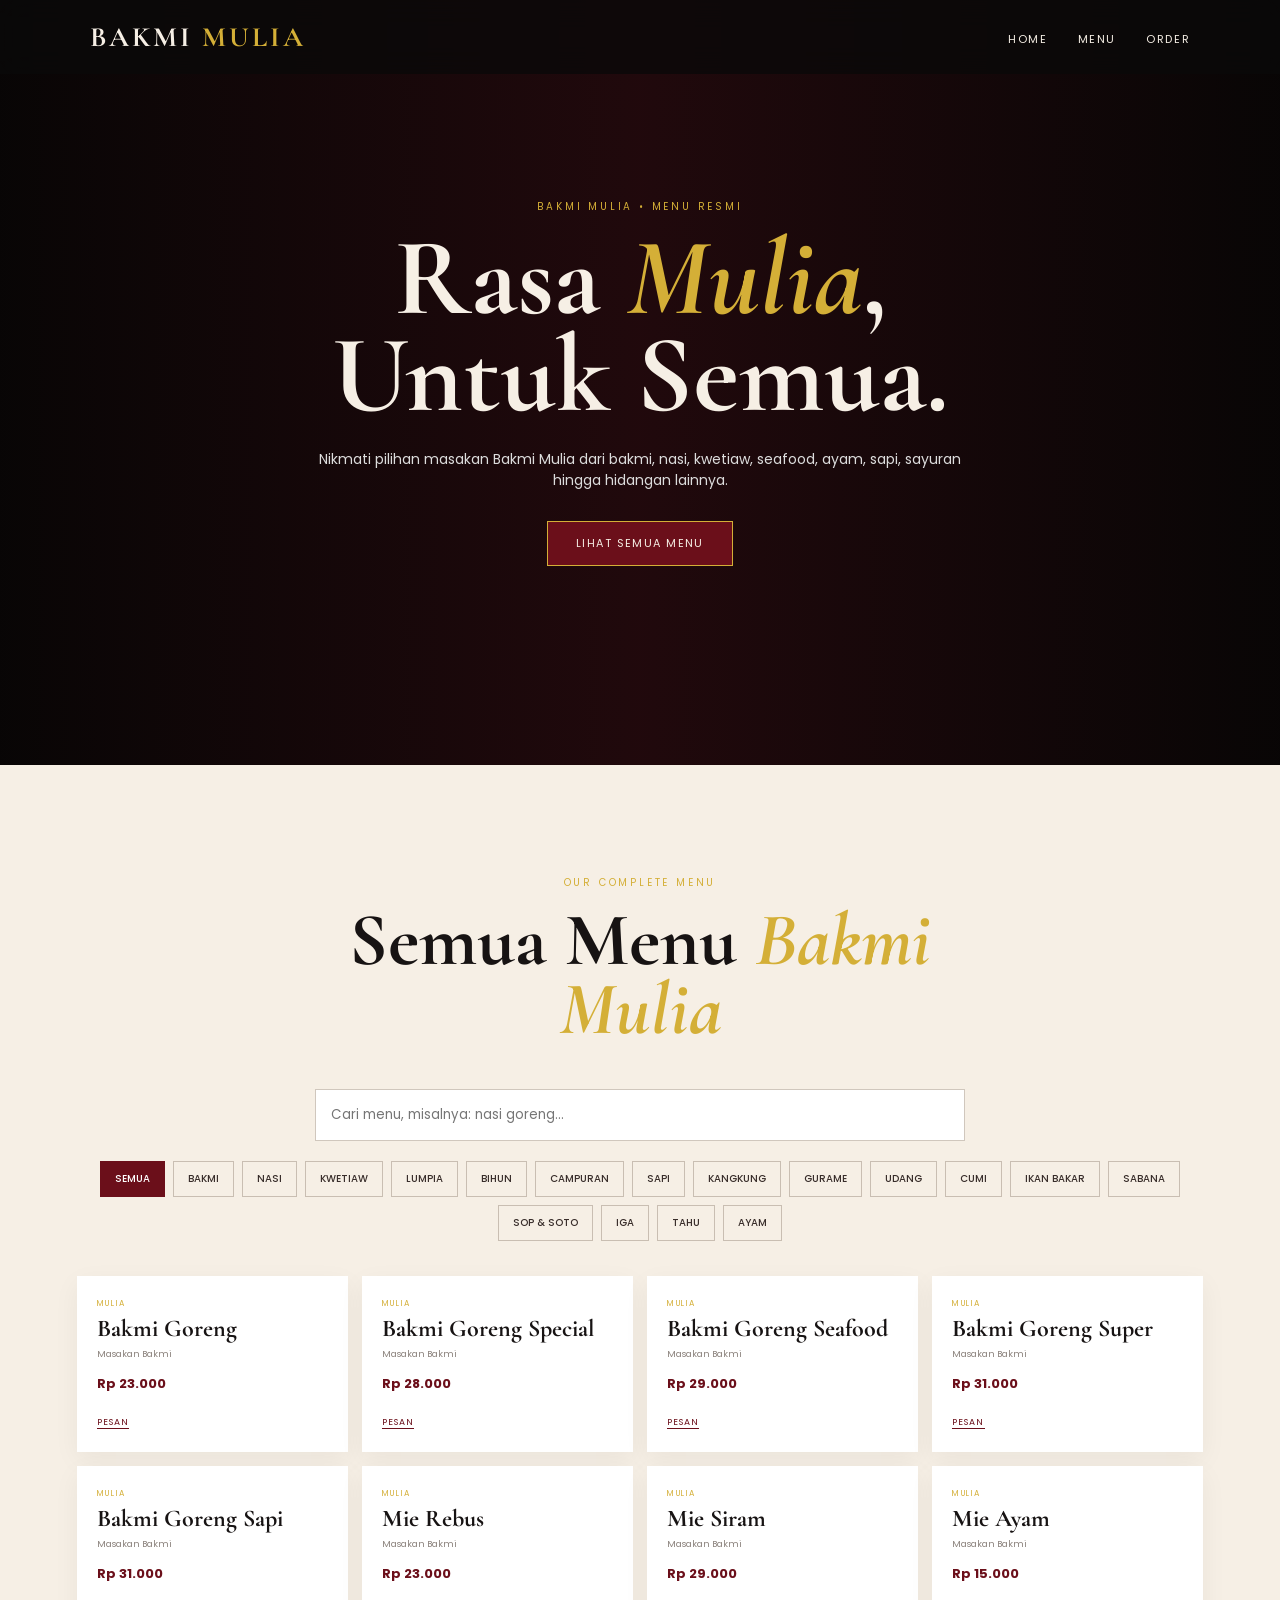
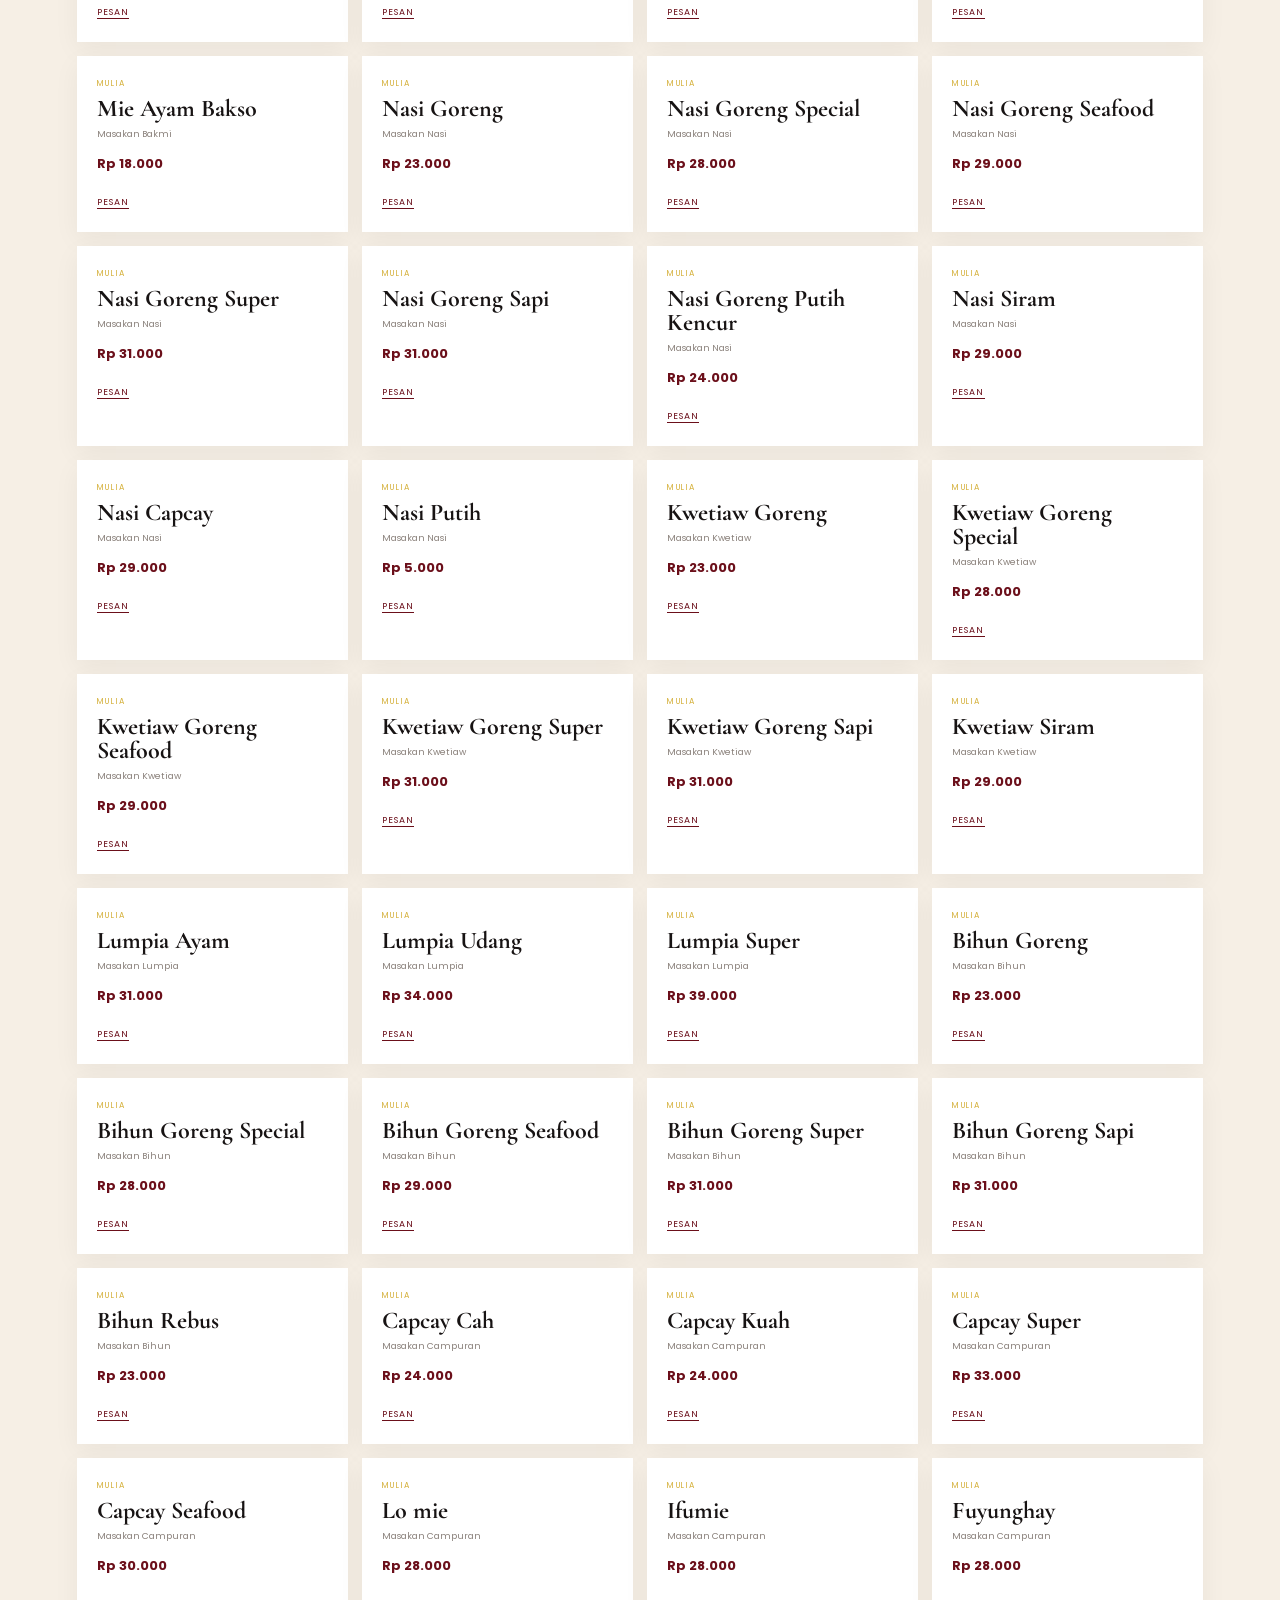
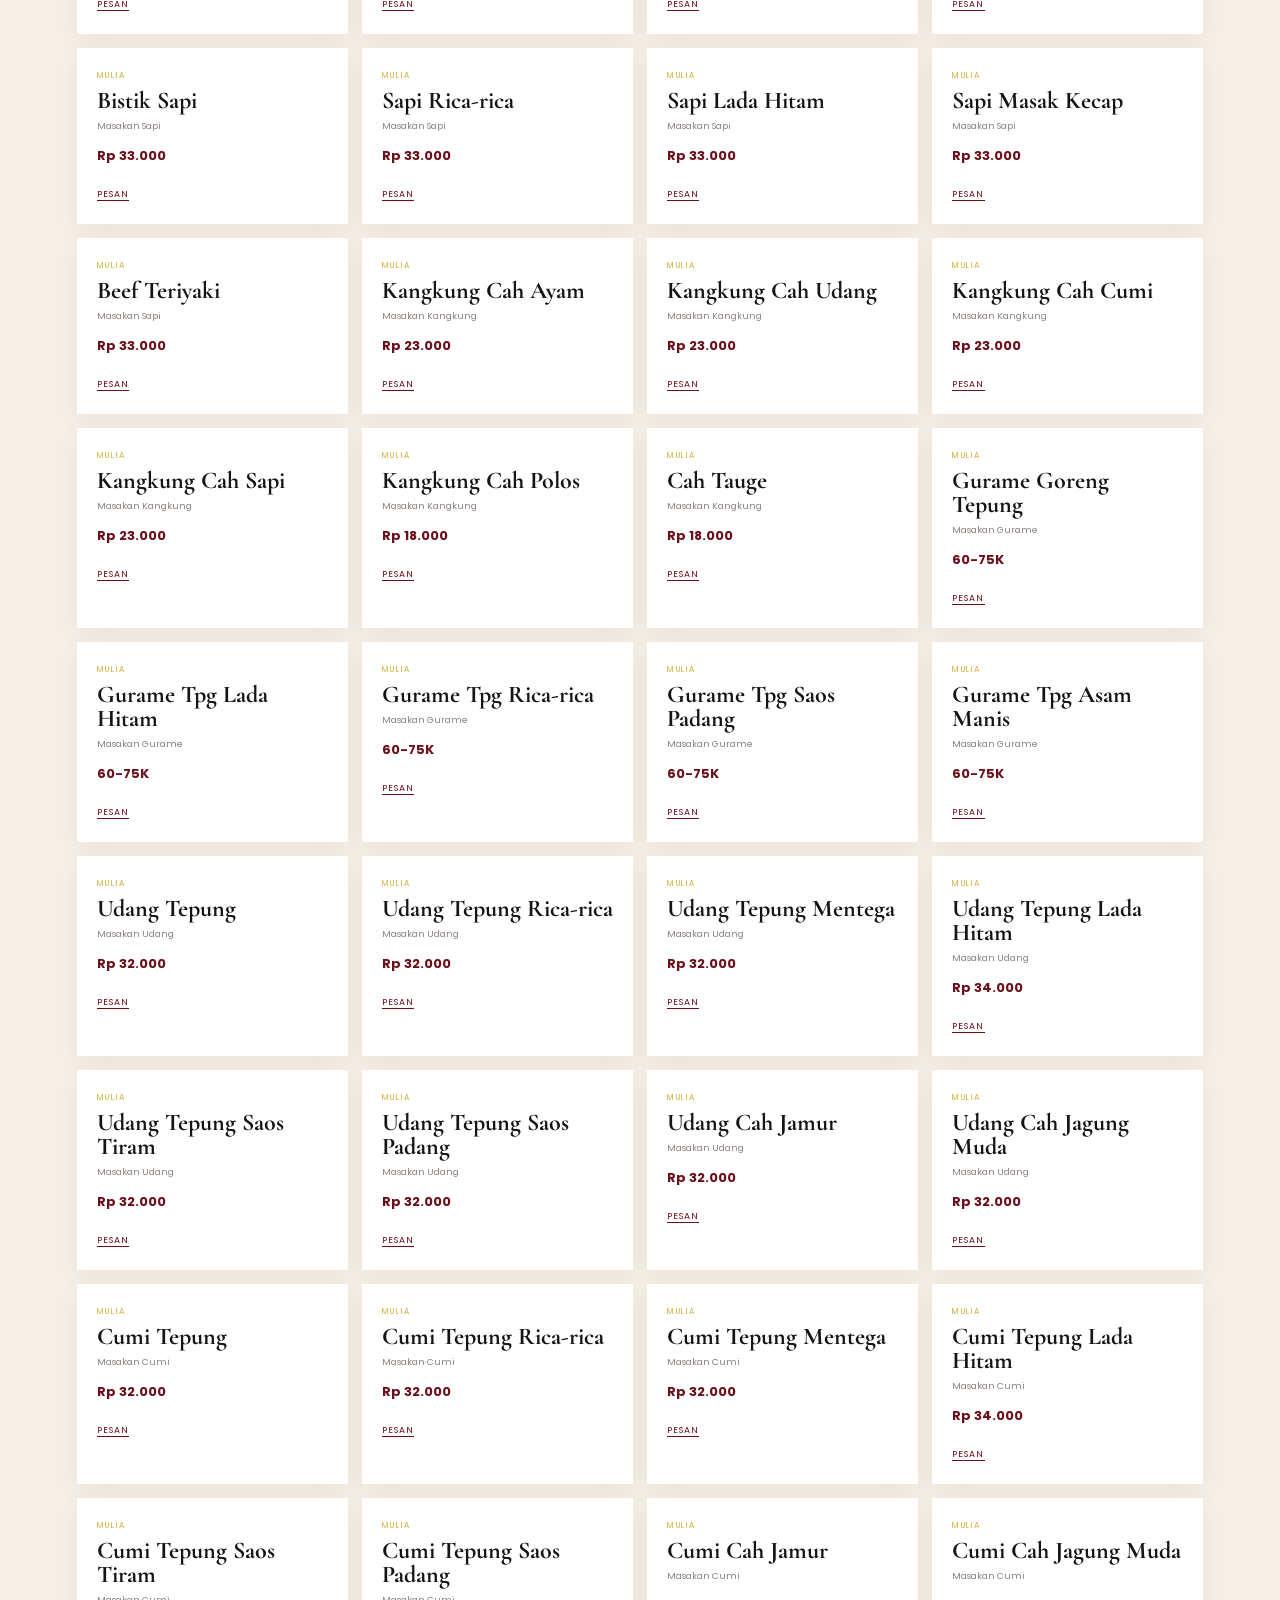
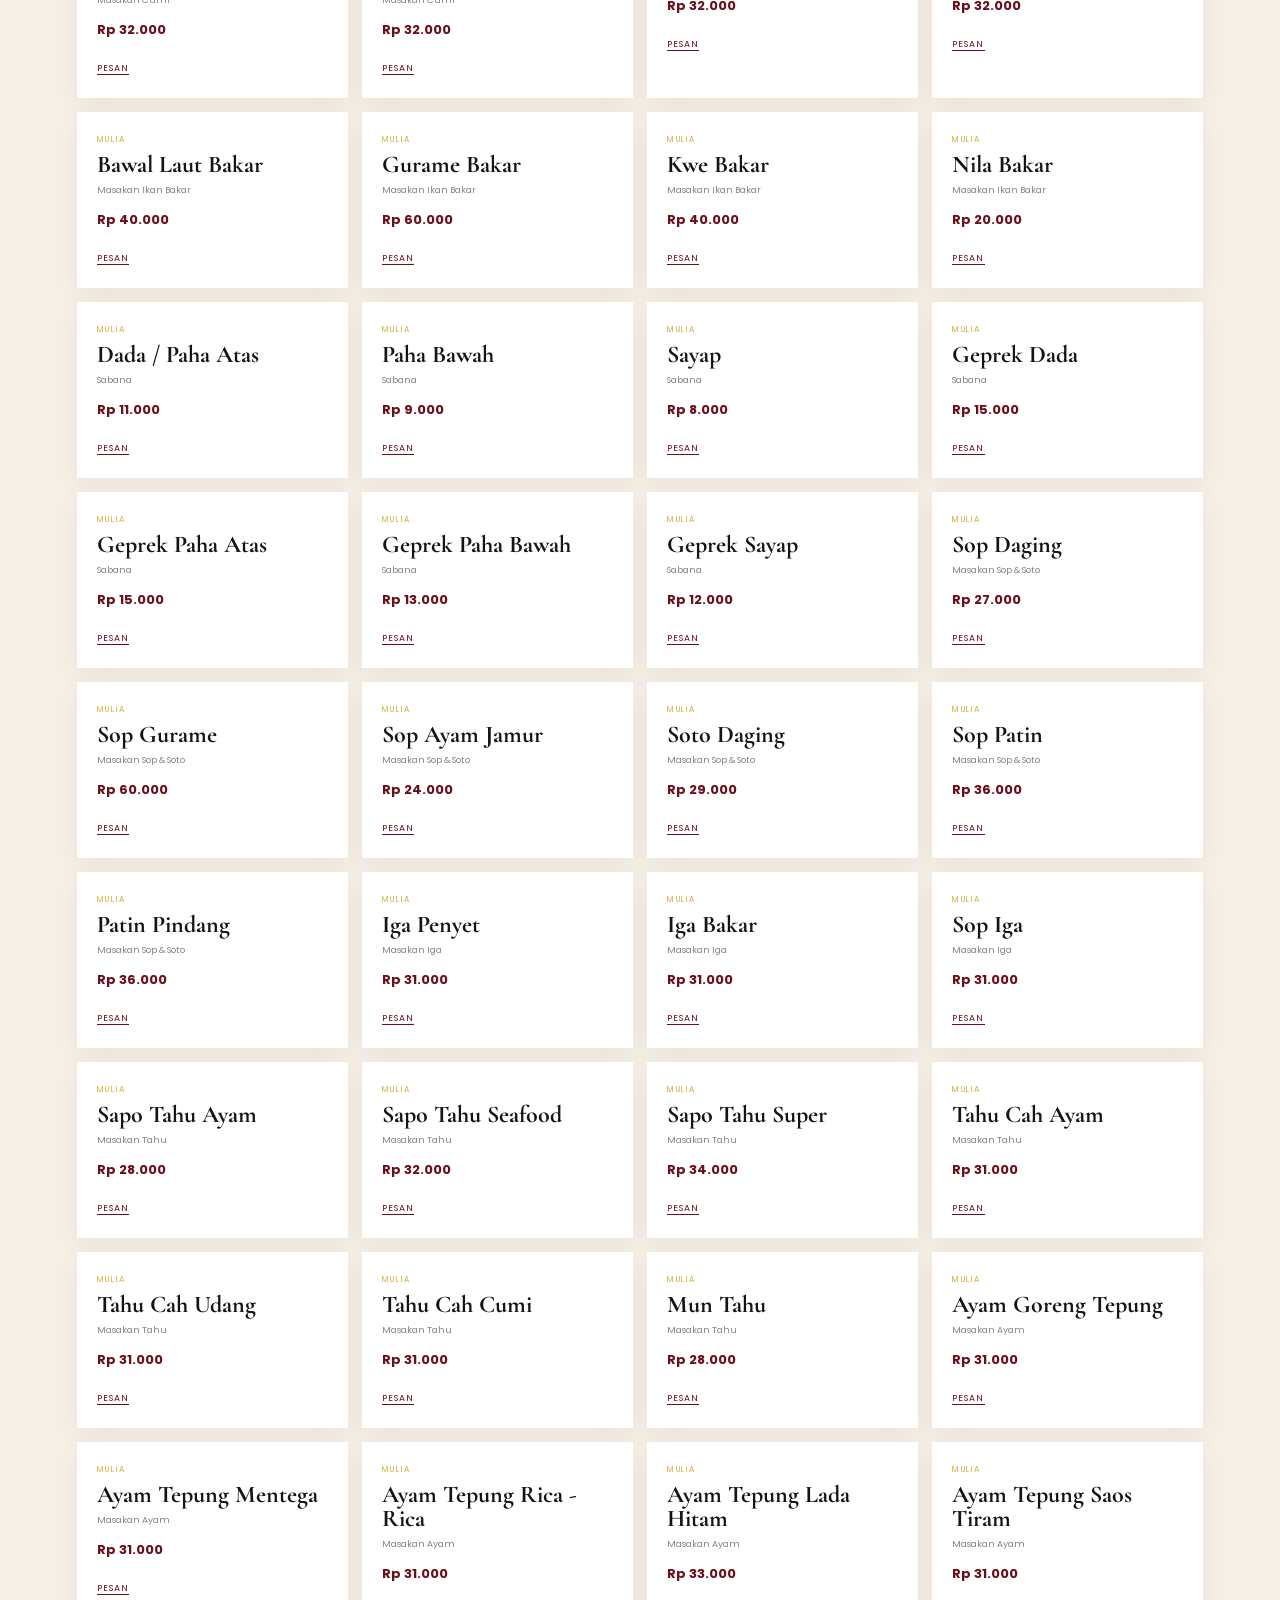
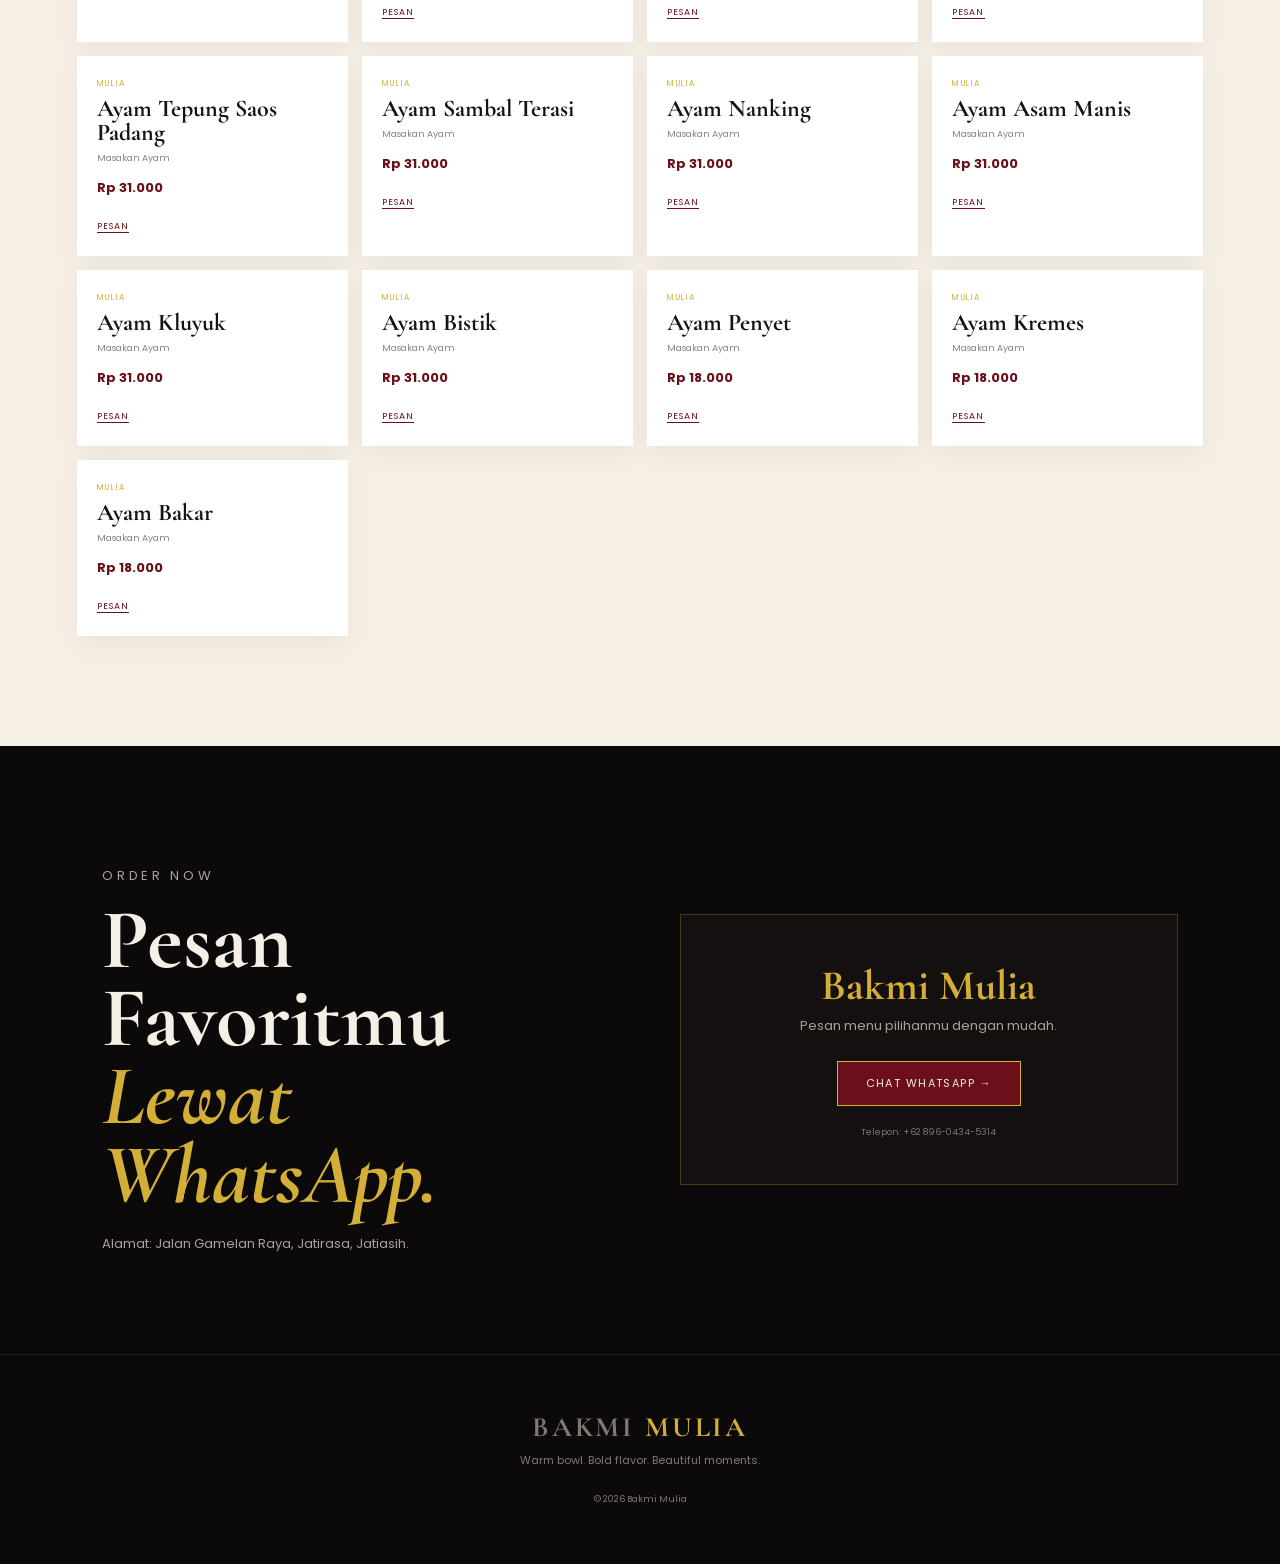
==== commit 4aec9294: "Add files via upload" ====
--- a/index.html
+++ b/index.html
@@ -2,6 +2,6 @@
 <nav><a class="brand" href="#home">BAKMI <span>MULIA</span></a><button class="menu-toggle">☰</button><ul class="nav-links"><li><a href="#home">Home</a></li><li><a href="#menu">Menu</a></li><li><a href="#order">Order</a></li></ul></nav>
 <header id="home" class="hero"><div class="shade"></div><div class="hero-content"><p class="eyebrow">BAKMI MULIA • MENU RESMI</p><h1>Rasa <em>Mulia</em>,<br>Untuk Semua.</h1><p>Nikmati pilihan masakan Bakmi Mulia dari bakmi, nasi, kwetiaw, seafood, ayam, sapi, sayuran hingga hidangan lainnya.</p><a class="btn" href="#menu">Lihat Semua Menu</a></div></header>
 <section id="menu" class="menu"><div class="heading"><p class="eyebrow">OUR COMPLETE MENU</p><h2>Semua Menu <em>Bakmi Mulia</em></h2></div>
-<div class="search-wrap"><input id="search" placeholder="Cari menu, misalnya: nasi goreng..."></div><div class="filters"><button class="filter active" data-filter="all">Semua</button><button class="filter" data-filter="Masakan Bakmi">Bakmi</button><button class="filter" data-filter="Masakan Nasi">Nasi</button><button class="filter" data-filter="Masakan Kwetiaw">Kwetiaw</button><button class="filter" data-filter="Masakan Lumpia">Lumpia</button><button class="filter" data-filter="Masakan Bihun">Bihun</button><button class="filter" data-filter="Masakan Campuran">Campuran</button><button class="filter" data-filter="Masakan Sapi">Sapi</button><button class="filter" data-filter="Masakan Kangkung">Kangkung</button><button class="filter" data-filter="Masakan Gurame">Gurame</button><button class="filter" data-filter="Masakan Udang">Udang</button><button class="filter" data-filter="Masakan Cumi">Cumi</button><button class="filter" data-filter="Masakan Ikan Bakar">Ikan Bakar</button><button class="filter" data-filter="Sabana">Sabana</button><button class="filter" data-filter="Masakan Sop &amp; Soto">Sop &amp; Soto</button><button class="filter" data-filter="Masakan Iga">Iga</button><button class="filter" data-filter="Masakan Tahu">Tahu</button><button class="filter" data-filter="Masakan Ayam">Ayam</button></div><div class="grid"><article class="menu-card" data-cat="Masakan Bakmi" data-name="bakmi goreng"><div class="num">MULIA</div><h3>Bakmi Goreng</h3><p>Masakan Bakmi</p><strong>Rp 23.000</strong><a target="_blank" href="https://wa.me/6282114546703?text=Halo%20kak%20Dinda%2C%20aku%20cek%20di%20website%20Bakmi%20Mulia%20kamu%20keren.%20Mau%20dong%20pesan%20menu%20Bakmi%20Goreng">Pesan</a></article><article class="menu-card" data-cat="Masakan Bakmi" data-name="bakmi goreng special"><div class="num">MULIA</div><h3>Bakmi Goreng Special</h3><p>Masakan Bakmi</p><strong>Rp 28.000</strong><a target="_blank" href="https://wa.me/6282114546703?text=Halo%20kak%20Dinda%2C%20aku%20cek%20di%20website%20Bakmi%20Mulia%20kamu%20keren.%20Mau%20dong%20pesan%20menu%20Bakmi%20Goreng%20Special">Pesan</a></article><article class="menu-card" data-cat="Masakan Bakmi" data-name="bakmi goreng seafood"><div class="num">MULIA</div><h3>Bakmi Goreng Seafood</h3><p>Masakan Bakmi</p><strong>Rp 29.000</strong><a target="_blank" href="https://wa.me/6282114546703?text=Halo%20kak%20Dinda%2C%20aku%20cek%20di%20website%20Bakmi%20Mulia%20kamu%20keren.%20Mau%20dong%20pesan%20menu%20Bakmi%20Goreng%20Seafood">Pesan</a></article><article class="menu-card" data-cat="Masakan Bakmi" data-name="bakmi goreng super"><div class="num">MULIA</div><h3>Bakmi Goreng Super</h3><p>Masakan Bakmi</p><strong>Rp 31.000</strong><a target="_blank" href="https://wa.me/6282114546703?text=Halo%20kak%20Dinda%2C%20aku%20cek%20di%20website%20Bakmi%20Mulia%20kamu%20keren.%20Mau%20dong%20pesan%20menu%20Bakmi%20Goreng%20Super">Pesan</a></article><article class="menu-card" data-cat="Masakan Bakmi" data-name="bakmi goreng sapi"><div class="num">MULIA</div><h3>Bakmi Goreng Sapi</h3><p>Masakan Bakmi</p><strong>Rp 31.000</strong><a target="_blank" href="https://wa.me/6282114546703?text=Halo%20kak%20Dinda%2C%20aku%20cek%20di%20website%20Bakmi%20Mulia%20kamu%20keren.%20Mau%20dong%20pesan%20menu%20Bakmi%20Goreng%20Sapi">Pesan</a></article><article class="menu-card" data-cat="Masakan Bakmi" data-name="mie rebus"><div class="num">MULIA</div><h3>Mie Rebus</h3><p>Masakan Bakmi</p><strong>Rp 23.000</strong><a target="_blank" href="https://wa.me/6282114546703?text=Halo%20kak%20Dinda%2C%20aku%20cek%20di%20website%20Bakmi%20Mulia%20kamu%20keren.%20Mau%20dong%20pesan%20menu%20Mie%20Rebus">Pesan</a></article><article class="menu-card" data-cat="Masakan Bakmi" data-name="mie siram"><div class="num">MULIA</div><h3>Mie Siram</h3><p>Masakan Bakmi</p><strong>Rp 29.000</strong><a target="_blank" href="https://wa.me/6282114546703?text=Halo%20kak%20Dinda%2C%20aku%20cek%20di%20website%20Bakmi%20Mulia%20kamu%20keren.%20Mau%20dong%20pesan%20menu%20Mie%20Siram">Pesan</a></article><article class="menu-card" data-cat="Masakan Bakmi" data-name="mie ayam"><div class="num">MULIA</div><h3>Mie Ayam</h3><p>Masakan Bakmi</p><strong>Rp 15.000</strong><a target="_blank" href="https://wa.me/6282114546703?text=Halo%20kak%20Dinda%2C%20aku%20cek%20di%20website%20Bakmi%20Mulia%20kamu%20keren.%20Mau%20dong%20pesan%20menu%20Mie%20Ayam">Pesan</a></article><article class="menu-card" data-cat="Masakan Bakmi" data-name="mie ayam bakso"><div class="num">MULIA</div><h3>Mie Ayam Bakso</h3><p>Masakan Bakmi</p><strong>Rp 18.000</strong><a target="_blank" href="https://wa.me/6282114546703?text=Halo%20kak%20Dinda%2C%20aku%20cek%20di%20website%20Bakmi%20Mulia%20kamu%20keren.%20Mau%20dong%20pesan%20menu%20Mie%20Ayam%20Bakso">Pesan</a></article><article class="menu-card" data-cat="Masakan Nasi" data-name="nasi goreng"><div class="num">MULIA</div><h3>Nasi Goreng</h3><p>Masakan Nasi</p><strong>Rp 23.000</strong><a target="_blank" href="https://wa.me/6282114546703?text=Halo%20kak%20Dinda%2C%20aku%20cek%20di%20website%20Bakmi%20Mulia%20kamu%20keren.%20Mau%20dong%20pesan%20menu%20Nasi%20Goreng">Pesan</a></article><article class="menu-card" data-cat="Masakan Nasi" data-name="nasi goreng special"><div class="num">MULIA</div><h3>Nasi Goreng Special</h3><p>Masakan Nasi</p><strong>Rp 28.000</strong><a target="_blank" href="https://wa.me/6282114546703?text=Halo%20kak%20Dinda%2C%20aku%20cek%20di%20website%20Bakmi%20Mulia%20kamu%20keren.%20Mau%20dong%20pesan%20menu%20Nasi%20Goreng%20Special">Pesan</a></article><article class="menu-card" data-cat="Masakan Nasi" data-name="nasi goreng seafood"><div class="num">MULIA</div><h3>Nasi Goreng Seafood</h3><p>Masakan Nasi</p><strong>Rp 29.000</strong><a target="_blank" href="https://wa.me/6282114546703?text=Halo%20kak%20Dinda%2C%20aku%20cek%20di%20website%20Bakmi%20Mulia%20kamu%20keren.%20Mau%20dong%20pesan%20menu%20Nasi%20Goreng%20Seafood">Pesan</a></article><article class="menu-card" data-cat="Masakan Nasi" data-name="nasi goreng super"><div class="num">MULIA</div><h3>Nasi Goreng Super</h3><p>Masakan Nasi</p><strong>Rp 31.000</strong><a target="_blank" href="https://wa.me/6282114546703?text=Halo%20kak%20Dinda%2C%20aku%20cek%20di%20website%20Bakmi%20Mulia%20kamu%20keren.%20Mau%20dong%20pesan%20menu%20Nasi%20Goreng%20Super">Pesan</a></article><article class="menu-card" data-cat="Masakan Nasi" data-name="nasi goreng sapi"><div class="num">MULIA</div><h3>Nasi Goreng Sapi</h3><p>Masakan Nasi</p><strong>Rp 31.000</strong><a target="_blank" href="https://wa.me/6282114546703?text=Halo%20kak%20Dinda%2C%20aku%20cek%20di%20website%20Bakmi%20Mulia%20kamu%20keren.%20Mau%20dong%20pesan%20menu%20Nasi%20Goreng%20Sapi">Pesan</a></article><article class="menu-card" data-cat="Masakan Nasi" data-name="nasi goreng putih kencur"><div class="num">MULIA</div><h3>Nasi Goreng Putih Kencur</h3><p>Masakan Nasi</p><strong>Rp 24.000</strong><a target="_blank" href="https://wa.me/6282114546703?text=Halo%20kak%20Dinda%2C%20aku%20cek%20di%20website%20Bakmi%20Mulia%20kamu%20keren.%20Mau%20dong%20pesan%20menu%20Nasi%20Goreng%20Putih%20Kencur">Pesan</a></article><article class="menu-card" data-cat="Masakan Nasi" data-name="nasi siram"><div class="num">MULIA</div><h3>Nasi Siram</h3><p>Masakan Nasi</p><strong>Rp 29.000</strong><a target="_blank" href="https://wa.me/6282114546703?text=Halo%20kak%20Dinda%2C%20aku%20cek%20di%20website%20Bakmi%20Mulia%20kamu%20keren.%20Mau%20dong%20pesan%20menu%20Nasi%20Siram">Pesan</a></article><article class="menu-card" data-cat="Masakan Nasi" data-name="nasi capcay"><div class="num">MULIA</div><h3>Nasi Capcay</h3><p>Masakan Nasi</p><strong>Rp 29.000</strong><a target="_blank" href="https://wa.me/6282114546703?text=Halo%20kak%20Dinda%2C%20aku%20cek%20di%20website%20Bakmi%20Mulia%20kamu%20keren.%20Mau%20dong%20pesan%20menu%20Nasi%20Capcay">Pesan</a></article><article class="menu-card" data-cat="Masakan Nasi" data-name="nasi putih"><div class="num">MULIA</div><h3>Nasi Putih</h3><p>Masakan Nasi</p><strong>Rp 5.000</strong><a target="_blank" href="https://wa.me/6282114546703?text=Halo%20kak%20Dinda%2C%20aku%20cek%20di%20website%20Bakmi%20Mulia%20kamu%20keren.%20Mau%20dong%20pesan%20menu%20Nasi%20Putih">Pesan</a></article><article class="menu-card" data-cat="Masakan Kwetiaw" data-name="kwetiaw goreng"><div class="num">MULIA</div><h3>Kwetiaw Goreng</h3><p>Masakan Kwetiaw</p><strong>Rp 23.000</strong><a target="_blank" href="https://wa.me/6282114546703?text=Halo%20kak%20Dinda%2C%20aku%20cek%20di%20website%20Bakmi%20Mulia%20kamu%20keren.%20Mau%20dong%20pesan%20menu%20Kwetiaw%20Goreng">Pesan</a></article><article class="menu-card" data-cat="Masakan Kwetiaw" data-name="kwetiaw goreng special"><div class="num">MULIA</div><h3>Kwetiaw Goreng Special</h3><p>Masakan Kwetiaw</p><strong>Rp 28.000</strong><a target="_blank" href="https://wa.me/6282114546703?text=Halo%20kak%20Dinda%2C%20aku%20cek%20di%20website%20Bakmi%20Mulia%20kamu%20keren.%20Mau%20dong%20pesan%20menu%20Kwetiaw%20Goreng%20Special">Pesan</a></article><article class="menu-card" data-cat="Masakan Kwetiaw" data-name="kwetiaw goreng seafood"><div class="num">MULIA</div><h3>Kwetiaw Goreng Seafood</h3><p>Masakan Kwetiaw</p><strong>Rp 29.000</strong><a target="_blank" href="https://wa.me/6282114546703?text=Halo%20kak%20Dinda%2C%20aku%20cek%20di%20website%20Bakmi%20Mulia%20kamu%20keren.%20Mau%20dong%20pesan%20menu%20Kwetiaw%20Goreng%20Seafood">Pesan</a></article><article class="menu-card" data-cat="Masakan Kwetiaw" data-name="kwetiaw goreng super"><div class="num">MULIA</div><h3>Kwetiaw Goreng Super</h3><p>Masakan Kwetiaw</p><strong>Rp 31.000</strong><a target="_blank" href="https://wa.me/6282114546703?text=Halo%20kak%20Dinda%2C%20aku%20cek%20di%20website%20Bakmi%20Mulia%20kamu%20keren.%20Mau%20dong%20pesan%20menu%20Kwetiaw%20Goreng%20Super">Pesan</a></article><article class="menu-card" data-cat="Masakan Kwetiaw" data-name="kwetiaw goreng sapi"><div class="num">MULIA</div><h3>Kwetiaw Goreng Sapi</h3><p>Masakan Kwetiaw</p><strong>Rp 31.000</strong><a target="_blank" href="https://wa.me/6282114546703?text=Halo%20kak%20Dinda%2C%20aku%20cek%20di%20website%20Bakmi%20Mulia%20kamu%20keren.%20Mau%20dong%20pesan%20menu%20Kwetiaw%20Goreng%20Sapi">Pesan</a></article><article class="menu-card" data-cat="Masakan Kwetiaw" data-name="kwetiaw siram"><div class="num">MULIA</div><h3>Kwetiaw Siram</h3><p>Masakan Kwetiaw</p><strong>Rp 29.000</strong><a target="_blank" href="https://wa.me/6282114546703?text=Halo%20kak%20Dinda%2C%20aku%20cek%20di%20website%20Bakmi%20Mulia%20kamu%20keren.%20Mau%20dong%20pesan%20menu%20Kwetiaw%20Siram">Pesan</a></article><article class="menu-card" data-cat="Masakan Lumpia" data-name="lumpia ayam"><div class="num">MULIA</div><h3>Lumpia Ayam</h3><p>Masakan Lumpia</p><strong>Rp 31.000</strong><a target="_blank" href="https://wa.me/6282114546703?text=Halo%20kak%20Dinda%2C%20aku%20cek%20di%20website%20Bakmi%20Mulia%20kamu%20keren.%20Mau%20dong%20pesan%20menu%20Lumpia%20Ayam">Pesan</a></article><article class="menu-card" data-cat="Masakan Lumpia" data-name="lumpia udang"><div class="num">MULIA</div><h3>Lumpia Udang</h3><p>Masakan Lumpia</p><strong>Rp 34.000</strong><a target="_blank" href="https://wa.me/6282114546703?text=Halo%20kak%20Dinda%2C%20aku%20cek%20di%20website%20Bakmi%20Mulia%20kamu%20keren.%20Mau%20dong%20pesan%20menu%20Lumpia%20Udang">Pesan</a></article><article class="menu-card" data-cat="Masakan Lumpia" data-name="lumpia super"><div class="num">MULIA</div><h3>Lumpia Super</h3><p>Masakan Lumpia</p><strong>Rp 39.000</strong><a target="_blank" href="https://wa.me/6282114546703?text=Halo%20kak%20Dinda%2C%20aku%20cek%20di%20website%20Bakmi%20Mulia%20kamu%20keren.%20Mau%20dong%20pesan%20menu%20Lumpia%20Super">Pesan</a></article><article class="menu-card" data-cat="Masakan Bihun" data-name="bihun goreng"><div class="num">MULIA</div><h3>Bihun Goreng</h3><p>Masakan Bihun</p><strong>Rp 23.000</strong><a target="_blank" href="https://wa.me/6282114546703?text=Halo%20kak%20Dinda%2C%20aku%20cek%20di%20website%20Bakmi%20Mulia%20kamu%20keren.%20Mau%20dong%20pesan%20menu%20Bihun%20Goreng">Pesan</a></article><article class="menu-card" data-cat="Masakan Bihun" data-name="bihun goreng special"><div class="num">MULIA</div><h3>Bihun Goreng Special</h3><p>Masakan Bihun</p><strong>Rp 28.000</strong><a target="_blank" href="https://wa.me/6282114546703?text=Halo%20kak%20Dinda%2C%20aku%20cek%20di%20website%20Bakmi%20Mulia%20kamu%20keren.%20Mau%20dong%20pesan%20menu%20Bihun%20Goreng%20Special">Pesan</a></article><article class="menu-card" data-cat="Masakan Bihun" data-name="bihun goreng seafood"><div class="num">MULIA</div><h3>Bihun Goreng Seafood</h3><p>Masakan Bihun</p><strong>Rp 29.000</strong><a target="_blank" href="https://wa.me/6282114546703?text=Halo%20kak%20Dinda%2C%20aku%20cek%20di%20website%20Bakmi%20Mulia%20kamu%20keren.%20Mau%20dong%20pesan%20menu%20Bihun%20Goreng%20Seafood">Pesan</a></article><article class="menu-card" data-cat="Masakan Bihun" data-name="bihun goreng super"><div class="num">MULIA</div><h3>Bihun Goreng Super</h3><p>Masakan Bihun</p><strong>Rp 31.000</strong><a target="_blank" href="https://wa.me/6282114546703?text=Halo%20kak%20Dinda%2C%20aku%20cek%20di%20website%20Bakmi%20Mulia%20kamu%20keren.%20Mau%20dong%20pesan%20menu%20Bihun%20Goreng%20Super">Pesan</a></article><article class="menu-card" data-cat="Masakan Bihun" data-name="bihun goreng sapi"><div class="num">MULIA</div><h3>Bihun Goreng Sapi</h3><p>Masakan Bihun</p><strong>Rp 31.000</strong><a target="_blank" href="https://wa.me/6282114546703?text=Halo%20kak%20Dinda%2C%20aku%20cek%20di%20website%20Bakmi%20Mulia%20kamu%20keren.%20Mau%20dong%20pesan%20menu%20Bihun%20Goreng%20Sapi">Pesan</a></article><article class="menu-card" data-cat="Masakan Bihun" data-name="bihun rebus"><div class="num">MULIA</div><h3>Bihun Rebus</h3><p>Masakan Bihun</p><strong>Rp 23.000</strong><a target="_blank" href="https://wa.me/6282114546703?text=Halo%20kak%20Dinda%2C%20aku%20cek%20di%20website%20Bakmi%20Mulia%20kamu%20keren.%20Mau%20dong%20pesan%20menu%20Bihun%20Rebus">Pesan</a></article><article class="menu-card" data-cat="Masakan Campuran" data-name="capcay cah"><div class="num">MULIA</div><h3>Capcay Cah</h3><p>Masakan Campuran</p><strong>Rp 24.000</strong><a target="_blank" href="https://wa.me/6282114546703?text=Halo%20kak%20Dinda%2C%20aku%20cek%20di%20website%20Bakmi%20Mulia%20kamu%20keren.%20Mau%20dong%20pesan%20menu%20Capcay%20Cah">Pesan</a></article><article class="menu-card" data-cat="Masakan Campuran" data-name="capcay kuah"><div class="num">MULIA</div><h3>Capcay Kuah</h3><p>Masakan Campuran</p><strong>Rp 24.000</strong><a target="_blank" href="https://wa.me/6282114546703?text=Halo%20kak%20Dinda%2C%20aku%20cek%20di%20website%20Bakmi%20Mulia%20kamu%20keren.%20Mau%20dong%20pesan%20menu%20Capcay%20Kuah">Pesan</a></article><article class="menu-card" data-cat="Masakan Campuran" data-name="capcay super"><div class="num">MULIA</div><h3>Capcay Super</h3><p>Masakan Campuran</p><strong>Rp 33.000</strong><a target="_blank" href="https://wa.me/6282114546703?text=Halo%20kak%20Dinda%2C%20aku%20cek%20di%20website%20Bakmi%20Mulia%20kamu%20keren.%20Mau%20dong%20pesan%20menu%20Capcay%20Super">Pesan</a></article><article class="menu-card" data-cat="Masakan Campuran" data-name="capcay seafood"><div class="num">MULIA</div><h3>Capcay Seafood</h3><p>Masakan Campuran</p><strong>Rp 30.000</strong><a target="_blank" href="https://wa.me/6282114546703?text=Halo%20kak%20Dinda%2C%20aku%20cek%20di%20website%20Bakmi%20Mulia%20kamu%20keren.%20Mau%20dong%20pesan%20menu%20Capcay%20Seafood">Pesan</a></article><article class="menu-card" data-cat="Masakan Campuran" data-name="lo mie"><div class="num">MULIA</div><h3>Lo mie</h3><p>Masakan Campuran</p><strong>Rp 28.000</strong><a target="_blank" href="https://wa.me/6282114546703?text=Halo%20kak%20Dinda%2C%20aku%20cek%20di%20website%20Bakmi%20Mulia%20kamu%20keren.%20Mau%20dong%20pesan%20menu%20Lo%20mie">Pesan</a></article><article class="menu-card" data-cat="Masakan Campuran" data-name="ifumie"><div class="num">MULIA</div><h3>Ifumie</h3><p>Masakan Campuran</p><strong>Rp 28.000</strong><a target="_blank" href="https://wa.me/6282114546703?text=Halo%20kak%20Dinda%2C%20aku%20cek%20di%20website%20Bakmi%20Mulia%20kamu%20keren.%20Mau%20dong%20pesan%20menu%20Ifumie">Pesan</a></article><article class="menu-card" data-cat="Masakan Campuran" data-name="fuyunghay"><div class="num">MULIA</div><h3>Fuyunghay</h3><p>Masakan Campuran</p><strong>Rp 28.000</strong><a target="_blank" href="https://wa.me/6282114546703?text=Halo%20kak%20Dinda%2C%20aku%20cek%20di%20website%20Bakmi%20Mulia%20kamu%20keren.%20Mau%20dong%20pesan%20menu%20Fuyunghay">Pesan</a></article><article class="menu-card" data-cat="Masakan Sapi" data-name="bistik sapi"><div class="num">MULIA</div><h3>Bistik Sapi</h3><p>Masakan Sapi</p><strong>Rp 33.000</strong><a target="_blank" href="https://wa.me/6282114546703?text=Halo%20kak%20Dinda%2C%20aku%20cek%20di%20website%20Bakmi%20Mulia%20kamu%20keren.%20Mau%20dong%20pesan%20menu%20Bistik%20Sapi">Pesan</a></article><article class="menu-card" data-cat="Masakan Sapi" data-name="sapi rica-rica"><div class="num">MULIA</div><h3>Sapi Rica-rica</h3><p>Masakan Sapi</p><strong>Rp 33.000</strong><a target="_blank" href="https://wa.me/6282114546703?text=Halo%20kak%20Dinda%2C%20aku%20cek%20di%20website%20Bakmi%20Mulia%20kamu%20keren.%20Mau%20dong%20pesan%20menu%20Sapi%20Rica-rica">Pesan</a></article><article class="menu-card" data-cat="Masakan Sapi" data-name="sapi lada hitam"><div class="num">MULIA</div><h3>Sapi Lada Hitam</h3><p>Masakan Sapi</p><strong>Rp 33.000</strong><a target="_blank" href="https://wa.me/6282114546703?text=Halo%20kak%20Dinda%2C%20aku%20cek%20di%20website%20Bakmi%20Mulia%20kamu%20keren.%20Mau%20dong%20pesan%20menu%20Sapi%20Lada%20Hitam">Pesan</a></article><article class="menu-card" data-cat="Masakan Sapi" data-name="sapi masak kecap"><div class="num">MULIA</div><h3>Sapi Masak Kecap</h3><p>Masakan Sapi</p><strong>Rp 33.000</strong><a target="_blank" href="https://wa.me/6282114546703?text=Halo%20kak%20Dinda%2C%20aku%20cek%20di%20website%20Bakmi%20Mulia%20kamu%20keren.%20Mau%20dong%20pesan%20menu%20Sapi%20Masak%20Kecap">Pesan</a></article><article class="menu-card" data-cat="Masakan Sapi" data-name="beef teriyaki"><div class="num">MULIA</div><h3>Beef Teriyaki</h3><p>Masakan Sapi</p><strong>Rp 33.000</strong><a target="_blank" href="https://wa.me/6282114546703?text=Halo%20kak%20Dinda%2C%20aku%20cek%20di%20website%20Bakmi%20Mulia%20kamu%20keren.%20Mau%20dong%20pesan%20menu%20Beef%20Teriyaki">Pesan</a></article><article class="menu-card" data-cat="Masakan Kangkung" data-name="kangkung cah ayam"><div class="num">MULIA</div><h3>Kangkung Cah Ayam</h3><p>Masakan Kangkung</p><strong>Rp 23.000</strong><a target="_blank" href="https://wa.me/6282114546703?text=Halo%20kak%20Dinda%2C%20aku%20cek%20di%20website%20Bakmi%20Mulia%20kamu%20keren.%20Mau%20dong%20pesan%20menu%20Kangkung%20Cah%20Ayam">Pesan</a></article><article class="menu-card" data-cat="Masakan Kangkung" data-name="kangkung cah udang"><div class="num">MULIA</div><h3>Kangkung Cah Udang</h3><p>Masakan Kangkung</p><strong>Rp 23.000</strong><a target="_blank" href="https://wa.me/6282114546703?text=Halo%20kak%20Dinda%2C%20aku%20cek%20di%20website%20Bakmi%20Mulia%20kamu%20keren.%20Mau%20dong%20pesan%20menu%20Kangkung%20Cah%20Udang">Pesan</a></article><article class="menu-card" data-cat="Masakan Kangkung" data-name="kangkung cah cumi"><div class="num">MULIA</div><h3>Kangkung Cah Cumi</h3><p>Masakan Kangkung</p><strong>Rp 23.000</strong><a target="_blank" href="https://wa.me/6282114546703?text=Halo%20kak%20Dinda%2C%20aku%20cek%20di%20website%20Bakmi%20Mulia%20kamu%20keren.%20Mau%20dong%20pesan%20menu%20Kangkung%20Cah%20Cumi">Pesan</a></article><article class="menu-card" data-cat="Masakan Kangkung" data-name="kangkung cah sapi"><div class="num">MULIA</div><h3>Kangkung Cah Sapi</h3><p>Masakan Kangkung</p><strong>Rp 23.000</strong><a target="_blank" href="https://wa.me/6282114546703?text=Halo%20kak%20Dinda%2C%20aku%20cek%20di%20website%20Bakmi%20Mulia%20kamu%20keren.%20Mau%20dong%20pesan%20menu%20Kangkung%20Cah%20Sapi">Pesan</a></article><article class="menu-card" data-cat="Masakan Kangkung" data-name="kangkung cah polos"><div class="num">MULIA</div><h3>Kangkung Cah Polos</h3><p>Masakan Kangkung</p><strong>Rp 18.000</strong><a target="_blank" href="https://wa.me/6282114546703?text=Halo%20kak%20Dinda%2C%20aku%20cek%20di%20website%20Bakmi%20Mulia%20kamu%20keren.%20Mau%20dong%20pesan%20menu%20Kangkung%20Cah%20Polos">Pesan</a></article><article class="menu-card" data-cat="Masakan Kangkung" data-name="cah tauge"><div class="num">MULIA</div><h3>Cah Tauge</h3><p>Masakan Kangkung</p><strong>Rp 18.000</strong><a target="_blank" href="https://wa.me/6282114546703?text=Halo%20kak%20Dinda%2C%20aku%20cek%20di%20website%20Bakmi%20Mulia%20kamu%20keren.%20Mau%20dong%20pesan%20menu%20Cah%20Tauge">Pesan</a></article><article class="menu-card" data-cat="Masakan Gurame" data-name="gurame goreng tepung"><div class="num">MULIA</div><h3>Gurame Goreng Tepung</h3><p>Masakan Gurame</p><strong>60-75K</strong><a target="_blank" href="https://wa.me/6282114546703?text=Halo%20kak%20Dinda%2C%20aku%20cek%20di%20website%20Bakmi%20Mulia%20kamu%20keren.%20Mau%20dong%20pesan%20menu%20Gurame%20Goreng%20Tepung">Pesan</a></article><article class="menu-card" data-cat="Masakan Gurame" data-name="gurame tpg lada hitam"><div class="num">MULIA</div><h3>Gurame Tpg Lada Hitam</h3><p>Masakan Gurame</p><strong>60-75K</strong><a target="_blank" href="https://wa.me/6282114546703?text=Halo%20kak%20Dinda%2C%20aku%20cek%20di%20website%20Bakmi%20Mulia%20kamu%20keren.%20Mau%20dong%20pesan%20menu%20Gurame%20Tpg%20Lada%20Hitam">Pesan</a></article><article class="menu-card" data-cat="Masakan Gurame" data-name="gurame tpg rica-rica"><div class="num">MULIA</div><h3>Gurame Tpg Rica-rica</h3><p>Masakan Gurame</p><strong>60-75K</strong><a target="_blank" href="https://wa.me/6282114546703?text=Halo%20kak%20Dinda%2C%20aku%20cek%20di%20website%20Bakmi%20Mulia%20kamu%20keren.%20Mau%20dong%20pesan%20menu%20Gurame%20Tpg%20Rica-rica">Pesan</a></article><article class="menu-card" data-cat="Masakan Gurame" data-name="gurame tpg saos padang"><div class="num">MULIA</div><h3>Gurame Tpg Saos Padang</h3><p>Masakan Gurame</p><strong>60-75K</strong><a target="_blank" href="https://wa.me/6282114546703?text=Halo%20kak%20Dinda%2C%20aku%20cek%20di%20website%20Bakmi%20Mulia%20kamu%20keren.%20Mau%20dong%20pesan%20menu%20Gurame%20Tpg%20Saos%20Padang">Pesan</a></article><article class="menu-card" data-cat="Masakan Gurame" data-name="gurame tpg asam manis"><div class="num">MULIA</div><h3>Gurame Tpg Asam Manis</h3><p>Masakan Gurame</p><strong>60-75K</strong><a target="_blank" href="https://wa.me/6282114546703?text=Halo%20kak%20Dinda%2C%20aku%20cek%20di%20website%20Bakmi%20Mulia%20kamu%20keren.%20Mau%20dong%20pesan%20menu%20Gurame%20Tpg%20Asam%20Manis">Pesan</a></article><article class="menu-card" data-cat="Masakan Udang" data-name="udang tepung"><div class="num">MULIA</div><h3>Udang Tepung</h3><p>Masakan Udang</p><strong>Rp 32.000</strong><a target="_blank" href="https://wa.me/6282114546703?text=Halo%20kak%20Dinda%2C%20aku%20cek%20di%20website%20Bakmi%20Mulia%20kamu%20keren.%20Mau%20dong%20pesan%20menu%20Udang%20Tepung">Pesan</a></article><article class="menu-card" data-cat="Masakan Udang" data-name="udang tepung rica-rica"><div class="num">MULIA</div><h3>Udang Tepung Rica-rica</h3><p>Masakan Udang</p><strong>Rp 32.000</strong><a target="_blank" href="https://wa.me/6282114546703?text=Halo%20kak%20Dinda%2C%20aku%20cek%20di%20website%20Bakmi%20Mulia%20kamu%20keren.%20Mau%20dong%20pesan%20menu%20Udang%20Tepung%20Rica-rica">Pesan</a></article><article class="menu-card" data-cat="Masakan Udang" data-name="udang tepung mentega"><div class="num">MULIA</div><h3>Udang Tepung Mentega</h3><p>Masakan Udang</p><strong>Rp 32.000</strong><a target="_blank" href="https://wa.me/6282114546703?text=Halo%20kak%20Dinda%2C%20aku%20cek%20di%20website%20Bakmi%20Mulia%20kamu%20keren.%20Mau%20dong%20pesan%20menu%20Udang%20Tepung%20Mentega">Pesan</a></article><article class="menu-card" data-cat="Masakan Udang" data-name="udang tepung lada hitam"><div class="num">MULIA</div><h3>Udang Tepung Lada Hitam</h3><p>Masakan Udang</p><strong>Rp 34.000</strong><a target="_blank" href="https://wa.me/6282114546703?text=Halo%20kak%20Dinda%2C%20aku%20cek%20di%20website%20Bakmi%20Mulia%20kamu%20keren.%20Mau%20dong%20pesan%20menu%20Udang%20Tepung%20Lada%20Hitam">Pesan</a></article><article class="menu-card" data-cat="Masakan Udang" data-name="udang tepung saos tiram"><div class="num">MULIA</div><h3>Udang Tepung Saos Tiram</h3><p>Masakan Udang</p><strong>Rp 32.000</strong><a target="_blank" href="https://wa.me/6282114546703?text=Halo%20kak%20Dinda%2C%20aku%20cek%20di%20website%20Bakmi%20Mulia%20kamu%20keren.%20Mau%20dong%20pesan%20menu%20Udang%20Tepung%20Saos%20Tiram">Pesan</a></article><article class="menu-card" data-cat="Masakan Udang" data-name="udang tepung saos padang"><div class="num">MULIA</div><h3>Udang Tepung Saos Padang</h3><p>Masakan Udang</p><strong>Rp 32.000</strong><a target="_blank" href="https://wa.me/6282114546703?text=Halo%20kak%20Dinda%2C%20aku%20cek%20di%20website%20Bakmi%20Mulia%20kamu%20keren.%20Mau%20dong%20pesan%20menu%20Udang%20Tepung%20Saos%20Padang">Pesan</a></article><article class="menu-card" data-cat="Masakan Udang" data-name="udang cah jamur"><div class="num">MULIA</div><h3>Udang Cah Jamur</h3><p>Masakan Udang</p><strong>Rp 32.000</strong><a target="_blank" href="https://wa.me/6282114546703?text=Halo%20kak%20Dinda%2C%20aku%20cek%20di%20website%20Bakmi%20Mulia%20kamu%20keren.%20Mau%20dong%20pesan%20menu%20Udang%20Cah%20Jamur">Pesan</a></article><article class="menu-card" data-cat="Masakan Udang" data-name="udang cah jagung muda"><div class="num">MULIA</div><h3>Udang Cah Jagung Muda</h3><p>Masakan Udang</p><strong>Rp 32.000</strong><a target="_blank" href="https://wa.me/6282114546703?text=Halo%20kak%20Dinda%2C%20aku%20cek%20di%20website%20Bakmi%20Mulia%20kamu%20keren.%20Mau%20dong%20pesan%20menu%20Udang%20Cah%20Jagung%20Muda">Pesan</a></article><article class="menu-card" data-cat="Masakan Cumi" data-name="cumi tepung"><div class="num">MULIA</div><h3>Cumi Tepung</h3><p>Masakan Cumi</p><strong>Rp 32.000</strong><a target="_blank" href="https://wa.me/6282114546703?text=Halo%20kak%20Dinda%2C%20aku%20cek%20di%20website%20Bakmi%20Mulia%20kamu%20keren.%20Mau%20dong%20pesan%20menu%20Cumi%20Tepung">Pesan</a></article><article class="menu-card" data-cat="Masakan Cumi" data-name="cumi tepung rica-rica"><div class="num">MULIA</div><h3>Cumi Tepung Rica-rica</h3><p>Masakan Cumi</p><strong>Rp 32.000</strong><a target="_blank" href="https://wa.me/6282114546703?text=Halo%20kak%20Dinda%2C%20aku%20cek%20di%20website%20Bakmi%20Mulia%20kamu%20keren.%20Mau%20dong%20pesan%20menu%20Cumi%20Tepung%20Rica-rica">Pesan</a></article><article class="menu-card" data-cat="Masakan Cumi" data-name="cumi tepung mentega"><div class="num">MULIA</div><h3>Cumi Tepung Mentega</h3><p>Masakan Cumi</p><strong>Rp 32.000</strong><a target="_blank" href="https://wa.me/6282114546703?text=Halo%20kak%20Dinda%2C%20aku%20cek%20di%20website%20Bakmi%20Mulia%20kamu%20keren.%20Mau%20dong%20pesan%20menu%20Cumi%20Tepung%20Mentega">Pesan</a></article><article class="menu-card" data-cat="Masakan Cumi" data-name="cumi tepung lada hitam"><div class="num">MULIA</div><h3>Cumi Tepung Lada Hitam</h3><p>Masakan Cumi</p><strong>Rp 34.000</strong><a target="_blank" href="https://wa.me/6282114546703?text=Halo%20kak%20Dinda%2C%20aku%20cek%20di%20website%20Bakmi%20Mulia%20kamu%20keren.%20Mau%20dong%20pesan%20menu%20Cumi%20Tepung%20Lada%20Hitam">Pesan</a></article><article class="menu-card" data-cat="Masakan Cumi" data-name="cumi tepung saos tiram"><div class="num">MULIA</div><h3>Cumi Tepung Saos Tiram</h3><p>Masakan Cumi</p><strong>Rp 32.000</strong><a target="_blank" href="https://wa.me/6282114546703?text=Halo%20kak%20Dinda%2C%20aku%20cek%20di%20website%20Bakmi%20Mulia%20kamu%20keren.%20Mau%20dong%20pesan%20menu%20Cumi%20Tepung%20Saos%20Tiram">Pesan</a></article><article class="menu-card" data-cat="Masakan Cumi" data-name="cumi tepung saos padang"><div class="num">MULIA</div><h3>Cumi Tepung Saos Padang</h3><p>Masakan Cumi</p><strong>Rp 32.000</strong><a target="_blank" href="https://wa.me/6282114546703?text=Halo%20kak%20Dinda%2C%20aku%20cek%20di%20website%20Bakmi%20Mulia%20kamu%20keren.%20Mau%20dong%20pesan%20menu%20Cumi%20Tepung%20Saos%20Padang">Pesan</a></article><article class="menu-card" data-cat="Masakan Cumi" data-name="cumi cah jamur"><div class="num">MULIA</div><h3>Cumi Cah Jamur</h3><p>Masakan Cumi</p><strong>Rp 32.000</strong><a target="_blank" href="https://wa.me/6282114546703?text=Halo%20kak%20Dinda%2C%20aku%20cek%20di%20website%20Bakmi%20Mulia%20kamu%20keren.%20Mau%20dong%20pesan%20menu%20Cumi%20Cah%20Jamur">Pesan</a></article><article class="menu-card" data-cat="Masakan Cumi" data-name="cumi cah jagung muda"><div class="num">MULIA</div><h3>Cumi Cah Jagung Muda</h3><p>Masakan Cumi</p><strong>Rp 32.000</strong><a target="_blank" href="https://wa.me/6282114546703?text=Halo%20kak%20Dinda%2C%20aku%20cek%20di%20website%20Bakmi%20Mulia%20kamu%20keren.%20Mau%20dong%20pesan%20menu%20Cumi%20Cah%20Jagung%20Muda">Pesan</a></article><article class="menu-card" data-cat="Masakan Ikan Bakar" data-name="bawal laut bakar"><div class="num">MULIA</div><h3>Bawal Laut Bakar</h3><p>Masakan Ikan Bakar</p><strong>Rp 40.000</strong><a target="_blank" href="https://wa.me/6282114546703?text=Halo%20kak%20Dinda%2C%20aku%20cek%20di%20website%20Bakmi%20Mulia%20kamu%20keren.%20Mau%20dong%20pesan%20menu%20Bawal%20Laut%20Bakar">Pesan</a></article><article class="menu-card" data-cat="Masakan Ikan Bakar" data-name="gurame bakar"><div class="num">MULIA</div><h3>Gurame Bakar</h3><p>Masakan Ikan Bakar</p><strong>Rp 60.000</strong><a target="_blank" href="https://wa.me/6282114546703?text=Halo%20kak%20Dinda%2C%20aku%20cek%20di%20website%20Bakmi%20Mulia%20kamu%20keren.%20Mau%20dong%20pesan%20menu%20Gurame%20Bakar">Pesan</a></article><article class="menu-card" data-cat="Masakan Ikan Bakar" data-name="kwe bakar"><div class="num">MULIA</div><h3>Kwe Bakar</h3><p>Masakan Ikan Bakar</p><strong>Rp 40.000</strong><a target="_blank" href="https://wa.me/6282114546703?text=Halo%20kak%20Dinda%2C%20aku%20cek%20di%20website%20Bakmi%20Mulia%20kamu%20keren.%20Mau%20dong%20pesan%20menu%20Kwe%20Bakar">Pesan</a></article><article class="menu-card" data-cat="Masakan Ikan Bakar" data-name="nila bakar"><div class="num">MULIA</div><h3>Nila Bakar</h3><p>Masakan Ikan Bakar</p><strong>Rp 20.000</strong><a target="_blank" href="https://wa.me/6282114546703?text=Halo%20kak%20Dinda%2C%20aku%20cek%20di%20website%20Bakmi%20Mulia%20kamu%20keren.%20Mau%20dong%20pesan%20menu%20Nila%20Bakar">Pesan</a></article><article class="menu-card" data-cat="Sabana" data-name="dada / paha atas"><div class="num">MULIA</div><h3>Dada / Paha Atas</h3><p>Sabana</p><strong>Rp 11.000</strong><a target="_blank" href="https://wa.me/6282114546703?text=Halo%20kak%20Dinda%2C%20aku%20cek%20di%20website%20Bakmi%20Mulia%20kamu%20keren.%20Mau%20dong%20pesan%20menu%20Dada%20/%20Paha%20Atas">Pesan</a></article><article class="menu-card" data-cat="Sabana" data-name="paha bawah"><div class="num">MULIA</div><h3>Paha Bawah</h3><p>Sabana</p><strong>Rp 9.000</strong><a target="_blank" href="https://wa.me/6282114546703?text=Halo%20kak%20Dinda%2C%20aku%20cek%20di%20website%20Bakmi%20Mulia%20kamu%20keren.%20Mau%20dong%20pesan%20menu%20Paha%20Bawah">Pesan</a></article><article class="menu-card" data-cat="Sabana" data-name="sayap"><div class="num">MULIA</div><h3>Sayap</h3><p>Sabana</p><strong>Rp 8.000</strong><a target="_blank" href="https://wa.me/6282114546703?text=Halo%20kak%20Dinda%2C%20aku%20cek%20di%20website%20Bakmi%20Mulia%20kamu%20keren.%20Mau%20dong%20pesan%20menu%20Sayap">Pesan</a></article><article class="menu-card" data-cat="Sabana" data-name="geprek dada"><div class="num">MULIA</div><h3>Geprek Dada</h3><p>Sabana</p><strong>Rp 15.000</strong><a target="_blank" href="https://wa.me/6282114546703?text=Halo%20kak%20Dinda%2C%20aku%20cek%20di%20website%20Bakmi%20Mulia%20kamu%20keren.%20Mau%20dong%20pesan%20menu%20Geprek%20Dada">Pesan</a></article><article class="menu-card" data-cat="Sabana" data-name="geprek paha atas"><div class="num">MULIA</div><h3>Geprek Paha Atas</h3><p>Sabana</p><strong>Rp 15.000</strong><a target="_blank" href="https://wa.me/6282114546703?text=Halo%20kak%20Dinda%2C%20aku%20cek%20di%20website%20Bakmi%20Mulia%20kamu%20keren.%20Mau%20dong%20pesan%20menu%20Geprek%20Paha%20Atas">Pesan</a></article><article class="menu-card" data-cat="Sabana" data-name="geprek paha bawah"><div class="num">MULIA</div><h3>Geprek Paha Bawah</h3><p>Sabana</p><strong>Rp 13.000</strong><a target="_blank" href="https://wa.me/6282114546703?text=Halo%20kak%20Dinda%2C%20aku%20cek%20di%20website%20Bakmi%20Mulia%20kamu%20keren.%20Mau%20dong%20pesan%20menu%20Geprek%20Paha%20Bawah">Pesan</a></article><article class="menu-card" data-cat="Sabana" data-name="geprek sayap"><div class="num">MULIA</div><h3>Geprek Sayap</h3><p>Sabana</p><strong>Rp 12.000</strong><a target="_blank" href="https://wa.me/6282114546703?text=Halo%20kak%20Dinda%2C%20aku%20cek%20di%20website%20Bakmi%20Mulia%20kamu%20keren.%20Mau%20dong%20pesan%20menu%20Geprek%20Sayap">Pesan</a></article><article class="menu-card" data-cat="Masakan Sop &amp; Soto" data-name="sop daging"><div class="num">MULIA</div><h3>Sop Daging</h3><p>Masakan Sop &amp; Soto</p><strong>Rp 27.000</strong><a target="_blank" href="https://wa.me/6282114546703?text=Halo%20kak%20Dinda%2C%20aku%20cek%20di%20website%20Bakmi%20Mulia%20kamu%20keren.%20Mau%20dong%20pesan%20menu%20Sop%20Daging">Pesan</a></article><article class="menu-card" data-cat="Masakan Sop &amp; Soto" data-name="sop gurame"><div class="num">MULIA</div><h3>Sop Gurame</h3><p>Masakan Sop &amp; Soto</p><strong>Rp 60.000</strong><a target="_blank" href="https://wa.me/6282114546703?text=Halo%20kak%20Dinda%2C%20aku%20cek%20di%20website%20Bakmi%20Mulia%20kamu%20keren.%20Mau%20dong%20pesan%20menu%20Sop%20Gurame">Pesan</a></article><article class="menu-card" data-cat="Masakan Sop &amp; Soto" data-name="sop ayam jamur"><div class="num">MULIA</div><h3>Sop Ayam Jamur</h3><p>Masakan Sop &amp; Soto</p><strong>Rp 24.000</strong><a target="_blank" href="https://wa.me/6282114546703?text=Halo%20kak%20Dinda%2C%20aku%20cek%20di%20website%20Bakmi%20Mulia%20kamu%20keren.%20Mau%20dong%20pesan%20menu%20Sop%20Ayam%20Jamur">Pesan</a></article><article class="menu-card" data-cat="Masakan Sop &amp; Soto" data-name="soto daging"><div class="num">MULIA</div><h3>Soto Daging</h3><p>Masakan Sop &amp; Soto</p><strong>Rp 29.000</strong><a target="_blank" href="https://wa.me/6282114546703?text=Halo%20kak%20Dinda%2C%20aku%20cek%20di%20website%20Bakmi%20Mulia%20kamu%20keren.%20Mau%20dong%20pesan%20menu%20Soto%20Daging">Pesan</a></article><article class="menu-card" data-cat="Masakan Sop &amp; Soto" data-name="sop patin"><div class="num">MULIA</div><h3>Sop Patin</h3><p>Masakan Sop &amp; Soto</p><strong>Rp 36.000</strong><a target="_blank" href="https://wa.me/6282114546703?text=Halo%20kak%20Dinda%2C%20aku%20cek%20di%20website%20Bakmi%20Mulia%20kamu%20keren.%20Mau%20dong%20pesan%20menu%20Sop%20Patin">Pesan</a></article><article class="menu-card" data-cat="Masakan Sop &amp; Soto" data-name="patin pindang"><div class="num">MULIA</div><h3>Patin Pindang</h3><p>Masakan Sop &amp; Soto</p><strong>Rp 36.000</strong><a target="_blank" href="https://wa.me/6282114546703?text=Halo%20kak%20Dinda%2C%20aku%20cek%20di%20website%20Bakmi%20Mulia%20kamu%20keren.%20Mau%20dong%20pesan%20menu%20Patin%20Pindang">Pesan</a></article><article class="menu-card" data-cat="Masakan Iga" data-name="iga penyet"><div class="num">MULIA</div><h3>Iga Penyet</h3><p>Masakan Iga</p><strong>Rp 31.000</strong><a target="_blank" href="https://wa.me/6282114546703?text=Halo%20kak%20Dinda%2C%20aku%20cek%20di%20website%20Bakmi%20Mulia%20kamu%20keren.%20Mau%20dong%20pesan%20menu%20Iga%20Penyet">Pesan</a></article><article class="menu-card" data-cat="Masakan Iga" data-name="iga bakar"><div class="num">MULIA</div><h3>Iga Bakar</h3><p>Masakan Iga</p><strong>Rp 31.000</strong><a target="_blank" href="https://wa.me/6282114546703?text=Halo%20kak%20Dinda%2C%20aku%20cek%20di%20website%20Bakmi%20Mulia%20kamu%20keren.%20Mau%20dong%20pesan%20menu%20Iga%20Bakar">Pesan</a></article><article class="menu-card" data-cat="Masakan Iga" data-name="sop iga"><div class="num">MULIA</div><h3>Sop Iga</h3><p>Masakan Iga</p><strong>Rp 31.000</strong><a target="_blank" href="https://wa.me/6282114546703?text=Halo%20kak%20Dinda%2C%20aku%20cek%20di%20website%20Bakmi%20Mulia%20kamu%20keren.%20Mau%20dong%20pesan%20menu%20Sop%20Iga">Pesan</a></article><article class="menu-card" data-cat="Masakan Tahu" data-name="sapo tahu ayam"><div class="num">MULIA</div><h3>Sapo Tahu Ayam</h3><p>Masakan Tahu</p><strong>Rp 28.000</strong><a target="_blank" href="https://wa.me/6282114546703?text=Halo%20kak%20Dinda%2C%20aku%20cek%20di%20website%20Bakmi%20Mulia%20kamu%20keren.%20Mau%20dong%20pesan%20menu%20Sapo%20Tahu%20Ayam">Pesan</a></article><article class="menu-card" data-cat="Masakan Tahu" data-name="sapo tahu seafood"><div class="num">MULIA</div><h3>Sapo Tahu Seafood</h3><p>Masakan Tahu</p><strong>Rp 32.000</strong><a target="_blank" href="https://wa.me/6282114546703?text=Halo%20kak%20Dinda%2C%20aku%20cek%20di%20website%20Bakmi%20Mulia%20kamu%20keren.%20Mau%20dong%20pesan%20menu%20Sapo%20Tahu%20Seafood">Pesan</a></article><article class="menu-card" data-cat="Masakan Tahu" data-name="sapo tahu super"><div class="num">MULIA</div><h3>Sapo Tahu Super</h3><p>Masakan Tahu</p><strong>Rp 34.000</strong><a target="_blank" href="https://wa.me/6282114546703?text=Halo%20kak%20Dinda%2C%20aku%20cek%20di%20website%20Bakmi%20Mulia%20kamu%20keren.%20Mau%20dong%20pesan%20menu%20Sapo%20Tahu%20Super">Pesan</a></article><article class="menu-card" data-cat="Masakan Tahu" data-name="tahu cah ayam"><div class="num">MULIA</div><h3>Tahu Cah Ayam</h3><p>Masakan Tahu</p><strong>Rp 31.000</strong><a target="_blank" href="https://wa.me/6282114546703?text=Halo%20kak%20Dinda%2C%20aku%20cek%20di%20website%20Bakmi%20Mulia%20kamu%20keren.%20Mau%20dong%20pesan%20menu%20Tahu%20Cah%20Ayam">Pesan</a></article><article class="menu-card" data-cat="Masakan Tahu" data-name="tahu cah udang"><div class="num">MULIA</div><h3>Tahu Cah Udang</h3><p>Masakan Tahu</p><strong>Rp 31.000</strong><a target="_blank" href="https://wa.me/6282114546703?text=Halo%20kak%20Dinda%2C%20aku%20cek%20di%20website%20Bakmi%20Mulia%20kamu%20keren.%20Mau%20dong%20pesan%20menu%20Tahu%20Cah%20Udang">Pesan</a></article><article class="menu-card" data-cat="Masakan Tahu" data-name="tahu cah cumi"><div class="num">MULIA</div><h3>Tahu Cah Cumi</h3><p>Masakan Tahu</p><strong>Rp 31.000</strong><a target="_blank" href="https://wa.me/6282114546703?text=Halo%20kak%20Dinda%2C%20aku%20cek%20di%20website%20Bakmi%20Mulia%20kamu%20keren.%20Mau%20dong%20pesan%20menu%20Tahu%20Cah%20Cumi">Pesan</a></article><article class="menu-card" data-cat="Masakan Tahu" data-name="mun tahu"><div class="num">MULIA</div><h3>Mun Tahu</h3><p>Masakan Tahu</p><strong>Rp 28.000</strong><a target="_blank" href="https://wa.me/6282114546703?text=Halo%20kak%20Dinda%2C%20aku%20cek%20di%20website%20Bakmi%20Mulia%20kamu%20keren.%20Mau%20dong%20pesan%20menu%20Mun%20Tahu">Pesan</a></article><article class="menu-card" data-cat="Masakan Ayam" data-name="ayam goreng tepung"><div class="num">MULIA</div><h3>Ayam Goreng Tepung</h3><p>Masakan Ayam</p><strong>Rp 31.000</strong><a target="_blank" href="https://wa.me/6282114546703?text=Halo%20kak%20Dinda%2C%20aku%20cek%20di%20website%20Bakmi%20Mulia%20kamu%20keren.%20Mau%20dong%20pesan%20menu%20Ayam%20Goreng%20Tepung">Pesan</a></article><article class="menu-card" data-cat="Masakan Ayam" data-name="ayam tepung mentega"><div class="num">MULIA</div><h3>Ayam Tepung Mentega</h3><p>Masakan Ayam</p><strong>Rp 31.000</strong><a target="_blank" href="https://wa.me/6282114546703?text=Halo%20kak%20Dinda%2C%20aku%20cek%20di%20website%20Bakmi%20Mulia%20kamu%20keren.%20Mau%20dong%20pesan%20menu%20Ayam%20Tepung%20Mentega">Pesan</a></article><article class="menu-card" data-cat="Masakan Ayam" data-name="ayam tepung rica - rica"><div class="num">MULIA</div><h3>Ayam Tepung Rica - Rica</h3><p>Masakan Ayam</p><strong>Rp 31.000</strong><a target="_blank" href="https://wa.me/6282114546703?text=Halo%20kak%20Dinda%2C%20aku%20cek%20di%20website%20Bakmi%20Mulia%20kamu%20keren.%20Mau%20dong%20pesan%20menu%20Ayam%20Tepung%20Rica%20-%20Rica">Pesan</a></article><article class="menu-card" data-cat="Masakan Ayam" data-name="ayam tepung lada hitam"><div class="num">MULIA</div><h3>Ayam Tepung Lada Hitam</h3><p>Masakan Ayam</p><strong>Rp 33.000</strong><a target="_blank" href="https://wa.me/6282114546703?text=Halo%20kak%20Dinda%2C%20aku%20cek%20di%20website%20Bakmi%20Mulia%20kamu%20keren.%20Mau%20dong%20pesan%20menu%20Ayam%20Tepung%20Lada%20Hitam">Pesan</a></article><article class="menu-card" data-cat="Masakan Ayam" data-name="ayam tepung saos tiram"><div class="num">MULIA</div><h3>Ayam Tepung Saos Tiram</h3><p>Masakan Ayam</p><strong>Rp 31.000</strong><a target="_blank" href="https://wa.me/6282114546703?text=Halo%20kak%20Dinda%2C%20aku%20cek%20di%20website%20Bakmi%20Mulia%20kamu%20keren.%20Mau%20dong%20pesan%20menu%20Ayam%20Tepung%20Saos%20Tiram">Pesan</a></article><article class="menu-card" data-cat="Masakan Ayam" data-name="ayam tepung saos padang"><div class="num">MULIA</div><h3>Ayam Tepung Saos Padang</h3><p>Masakan Ayam</p><strong>Rp 31.000</strong><a target="_blank" href="https://wa.me/6282114546703?text=Halo%20kak%20Dinda%2C%20aku%20cek%20di%20website%20Bakmi%20Mulia%20kamu%20keren.%20Mau%20dong%20pesan%20menu%20Ayam%20Tepung%20Saos%20Padang">Pesan</a></article><article class="menu-card" data-cat="Masakan Ayam" data-name="ayam sambal terasi"><div class="num">MULIA</div><h3>Ayam Sambal Terasi</h3><p>Masakan Ayam</p><strong>Rp 31.000</strong><a target="_blank" href="https://wa.me/6282114546703?text=Halo%20kak%20Dinda%2C%20aku%20cek%20di%20website%20Bakmi%20Mulia%20kamu%20keren.%20Mau%20dong%20pesan%20menu%20Ayam%20Sambal%20Terasi">Pesan</a></article><article class="menu-card" data-cat="Masakan Ayam" data-name="ayam nanking"><div class="num">MULIA</div><h3>Ayam Nanking</h3><p>Masakan Ayam</p><strong>Rp 31.000</strong><a target="_blank" href="https://wa.me/6282114546703?text=Halo%20kak%20Dinda%2C%20aku%20cek%20di%20website%20Bakmi%20Mulia%20kamu%20keren.%20Mau%20dong%20pesan%20menu%20Ayam%20Nanking">Pesan</a></article><article class="menu-card" data-cat="Masakan Ayam" data-name="ayam asam manis"><div class="num">MULIA</div><h3>Ayam Asam Manis</h3><p>Masakan Ayam</p><strong>Rp 31.000</strong><a target="_blank" href="https://wa.me/6282114546703?text=Halo%20kak%20Dinda%2C%20aku%20cek%20di%20website%20Bakmi%20Mulia%20kamu%20keren.%20Mau%20dong%20pesan%20menu%20Ayam%20Asam%20Manis">Pesan</a></article><article class="menu-card" data-cat="Masakan Ayam" data-name="ayam kluyuk"><div class="num">MULIA</div><h3>Ayam Kluyuk</h3><p>Masakan Ayam</p><strong>Rp 31.000</strong><a target="_blank" href="https://wa.me/6282114546703?text=Halo%20kak%20Dinda%2C%20aku%20cek%20di%20website%20Bakmi%20Mulia%20kamu%20keren.%20Mau%20dong%20pesan%20menu%20Ayam%20Kluyuk">Pesan</a></article><article class="menu-card" data-cat="Masakan Ayam" data-name="ayam bistik"><div class="num">MULIA</div><h3>Ayam Bistik</h3><p>Masakan Ayam</p><strong>Rp 31.000</strong><a target="_blank" href="https://wa.me/6282114546703?text=Halo%20kak%20Dinda%2C%20aku%20cek%20di%20website%20Bakmi%20Mulia%20kamu%20keren.%20Mau%20dong%20pesan%20menu%20Ayam%20Bistik">Pesan</a></article><article class="menu-card" data-cat="Masakan Ayam" data-name="ayam penyet"><div class="num">MULIA</div><h3>Ayam Penyet</h3><p>Masakan Ayam</p><strong>Rp 18.000</strong><a target="_blank" href="https://wa.me/6282114546703?text=Halo%20kak%20Dinda%2C%20aku%20cek%20di%20website%20Bakmi%20Mulia%20kamu%20keren.%20Mau%20dong%20pesan%20menu%20Ayam%20Penyet">Pesan</a></article><article class="menu-card" data-cat="Masakan Ayam" data-name="ayam kremes"><div class="num">MULIA</div><h3>Ayam Kremes</h3><p>Masakan Ayam</p><strong>Rp 18.000</strong><a target="_blank" href="https://wa.me/6282114546703?text=Halo%20kak%20Dinda%2C%20aku%20cek%20di%20website%20Bakmi%20Mulia%20kamu%20keren.%20Mau%20dong%20pesan%20menu%20Ayam%20Kremes">Pesan</a></article><article class="menu-card" data-cat="Masakan Ayam" data-name="ayam bakar"><div class="num">MULIA</div><h3>Ayam Bakar</h3><p>Masakan Ayam</p><strong>Rp 18.000</strong><a target="_blank" href="https://wa.me/6282114546703?text=Halo%20kak%20Dinda%2C%20aku%20cek%20di%20website%20Bakmi%20Mulia%20kamu%20keren.%20Mau%20dong%20pesan%20menu%20Ayam%20Bakar">Pesan</a></article></div><p id="empty" class="empty">Menu tidak ditemukan.</p></section>
-<section id="order" class="order"><div><p class="eyebrow">ORDER NOW</p><h2>Pesan Favoritmu<br><em>Lewat WhatsApp.</em></h2><p>Alamat: Jalan Gamelan Raya, Jatirasa, Jatiasih.</p></div><div class="order-box"><h3>Bakmi Mulia</h3><p>Pesan menu pilihanmu dengan mudah.</p><a class="btn" target="_blank" href="https://wa.me/6282114546703?text=Halo%20kak%20Dinda%2C%20aku%20cek%20di%20website%20Bakmi%20Mulia%20kamu%20keren.%20Mau%20dong%20pesan%20menu%20.........">Chat WhatsApp →</a><small>Telepon: 0896-0434-5314 / 0813-1477-5046</small></div></section>
+<div class="search-wrap"><input id="search" placeholder="Cari menu, misalnya: nasi goreng..."></div><div class="filters"><button class="filter active" data-filter="all">Semua</button><button class="filter" data-filter="Masakan Bakmi">Bakmi</button><button class="filter" data-filter="Masakan Nasi">Nasi</button><button class="filter" data-filter="Masakan Kwetiaw">Kwetiaw</button><button class="filter" data-filter="Masakan Lumpia">Lumpia</button><button class="filter" data-filter="Masakan Bihun">Bihun</button><button class="filter" data-filter="Masakan Campuran">Campuran</button><button class="filter" data-filter="Masakan Sapi">Sapi</button><button class="filter" data-filter="Masakan Kangkung">Kangkung</button><button class="filter" data-filter="Masakan Gurame">Gurame</button><button class="filter" data-filter="Masakan Udang">Udang</button><button class="filter" data-filter="Masakan Cumi">Cumi</button><button class="filter" data-filter="Masakan Ikan Bakar">Ikan Bakar</button><button class="filter" data-filter="Sabana">Sabana</button><button class="filter" data-filter="Masakan Sop &amp; Soto">Sop &amp; Soto</button><button class="filter" data-filter="Masakan Iga">Iga</button><button class="filter" data-filter="Masakan Tahu">Tahu</button><button class="filter" data-filter="Masakan Ayam">Ayam</button></div><div class="grid"><article class="menu-card" data-cat="Masakan Bakmi" data-name="bakmi goreng"><div class="num">MULIA</div><h3>Bakmi Goreng</h3><p>Masakan Bakmi</p><strong>Rp 23.000</strong><a target="_blank" href="https://wa.me/6289604345314?text=Halo%20kak%20Dinda%2C%20aku%20cek%20di%20website%20Bakmi%20Mulia%20kamu%20keren.%20Mau%20dong%20pesan%20menu%20Bakmi%20Goreng">Pesan</a></article><article class="menu-card" data-cat="Masakan Bakmi" data-name="bakmi goreng special"><div class="num">MULIA</div><h3>Bakmi Goreng Special</h3><p>Masakan Bakmi</p><strong>Rp 28.000</strong><a target="_blank" href="https://wa.me/6289604345314?text=Halo%20kak%20Dinda%2C%20aku%20cek%20di%20website%20Bakmi%20Mulia%20kamu%20keren.%20Mau%20dong%20pesan%20menu%20Bakmi%20Goreng%20Special">Pesan</a></article><article class="menu-card" data-cat="Masakan Bakmi" data-name="bakmi goreng seafood"><div class="num">MULIA</div><h3>Bakmi Goreng Seafood</h3><p>Masakan Bakmi</p><strong>Rp 29.000</strong><a target="_blank" href="https://wa.me/6289604345314?text=Halo%20kak%20Dinda%2C%20aku%20cek%20di%20website%20Bakmi%20Mulia%20kamu%20keren.%20Mau%20dong%20pesan%20menu%20Bakmi%20Goreng%20Seafood">Pesan</a></article><article class="menu-card" data-cat="Masakan Bakmi" data-name="bakmi goreng super"><div class="num">MULIA</div><h3>Bakmi Goreng Super</h3><p>Masakan Bakmi</p><strong>Rp 31.000</strong><a target="_blank" href="https://wa.me/6289604345314?text=Halo%20kak%20Dinda%2C%20aku%20cek%20di%20website%20Bakmi%20Mulia%20kamu%20keren.%20Mau%20dong%20pesan%20menu%20Bakmi%20Goreng%20Super">Pesan</a></article><article class="menu-card" data-cat="Masakan Bakmi" data-name="bakmi goreng sapi"><div class="num">MULIA</div><h3>Bakmi Goreng Sapi</h3><p>Masakan Bakmi</p><strong>Rp 31.000</strong><a target="_blank" href="https://wa.me/6289604345314?text=Halo%20kak%20Dinda%2C%20aku%20cek%20di%20website%20Bakmi%20Mulia%20kamu%20keren.%20Mau%20dong%20pesan%20menu%20Bakmi%20Goreng%20Sapi">Pesan</a></article><article class="menu-card" data-cat="Masakan Bakmi" data-name="mie rebus"><div class="num">MULIA</div><h3>Mie Rebus</h3><p>Masakan Bakmi</p><strong>Rp 23.000</strong><a target="_blank" href="https://wa.me/6289604345314?text=Halo%20kak%20Dinda%2C%20aku%20cek%20di%20website%20Bakmi%20Mulia%20kamu%20keren.%20Mau%20dong%20pesan%20menu%20Mie%20Rebus">Pesan</a></article><article class="menu-card" data-cat="Masakan Bakmi" data-name="mie siram"><div class="num">MULIA</div><h3>Mie Siram</h3><p>Masakan Bakmi</p><strong>Rp 29.000</strong><a target="_blank" href="https://wa.me/6289604345314?text=Halo%20kak%20Dinda%2C%20aku%20cek%20di%20website%20Bakmi%20Mulia%20kamu%20keren.%20Mau%20dong%20pesan%20menu%20Mie%20Siram">Pesan</a></article><article class="menu-card" data-cat="Masakan Bakmi" data-name="mie ayam"><div class="num">MULIA</div><h3>Mie Ayam</h3><p>Masakan Bakmi</p><strong>Rp 15.000</strong><a target="_blank" href="https://wa.me/6289604345314?text=Halo%20kak%20Dinda%2C%20aku%20cek%20di%20website%20Bakmi%20Mulia%20kamu%20keren.%20Mau%20dong%20pesan%20menu%20Mie%20Ayam">Pesan</a></article><article class="menu-card" data-cat="Masakan Bakmi" data-name="mie ayam bakso"><div class="num">MULIA</div><h3>Mie Ayam Bakso</h3><p>Masakan Bakmi</p><strong>Rp 18.000</strong><a target="_blank" href="https://wa.me/6289604345314?text=Halo%20kak%20Dinda%2C%20aku%20cek%20di%20website%20Bakmi%20Mulia%20kamu%20keren.%20Mau%20dong%20pesan%20menu%20Mie%20Ayam%20Bakso">Pesan</a></article><article class="menu-card" data-cat="Masakan Nasi" data-name="nasi goreng"><div class="num">MULIA</div><h3>Nasi Goreng</h3><p>Masakan Nasi</p><strong>Rp 23.000</strong><a target="_blank" href="https://wa.me/6289604345314?text=Halo%20kak%20Dinda%2C%20aku%20cek%20di%20website%20Bakmi%20Mulia%20kamu%20keren.%20Mau%20dong%20pesan%20menu%20Nasi%20Goreng">Pesan</a></article><article class="menu-card" data-cat="Masakan Nasi" data-name="nasi goreng special"><div class="num">MULIA</div><h3>Nasi Goreng Special</h3><p>Masakan Nasi</p><strong>Rp 28.000</strong><a target="_blank" href="https://wa.me/6289604345314?text=Halo%20kak%20Dinda%2C%20aku%20cek%20di%20website%20Bakmi%20Mulia%20kamu%20keren.%20Mau%20dong%20pesan%20menu%20Nasi%20Goreng%20Special">Pesan</a></article><article class="menu-card" data-cat="Masakan Nasi" data-name="nasi goreng seafood"><div class="num">MULIA</div><h3>Nasi Goreng Seafood</h3><p>Masakan Nasi</p><strong>Rp 29.000</strong><a target="_blank" href="https://wa.me/6289604345314?text=Halo%20kak%20Dinda%2C%20aku%20cek%20di%20website%20Bakmi%20Mulia%20kamu%20keren.%20Mau%20dong%20pesan%20menu%20Nasi%20Goreng%20Seafood">Pesan</a></article><article class="menu-card" data-cat="Masakan Nasi" data-name="nasi goreng super"><div class="num">MULIA</div><h3>Nasi Goreng Super</h3><p>Masakan Nasi</p><strong>Rp 31.000</strong><a target="_blank" href="https://wa.me/6289604345314?text=Halo%20kak%20Dinda%2C%20aku%20cek%20di%20website%20Bakmi%20Mulia%20kamu%20keren.%20Mau%20dong%20pesan%20menu%20Nasi%20Goreng%20Super">Pesan</a></article><article class="menu-card" data-cat="Masakan Nasi" data-name="nasi goreng sapi"><div class="num">MULIA</div><h3>Nasi Goreng Sapi</h3><p>Masakan Nasi</p><strong>Rp 31.000</strong><a target="_blank" href="https://wa.me/6289604345314?text=Halo%20kak%20Dinda%2C%20aku%20cek%20di%20website%20Bakmi%20Mulia%20kamu%20keren.%20Mau%20dong%20pesan%20menu%20Nasi%20Goreng%20Sapi">Pesan</a></article><article class="menu-card" data-cat="Masakan Nasi" data-name="nasi goreng putih kencur"><div class="num">MULIA</div><h3>Nasi Goreng Putih Kencur</h3><p>Masakan Nasi</p><strong>Rp 24.000</strong><a target="_blank" href="https://wa.me/6289604345314?text=Halo%20kak%20Dinda%2C%20aku%20cek%20di%20website%20Bakmi%20Mulia%20kamu%20keren.%20Mau%20dong%20pesan%20menu%20Nasi%20Goreng%20Putih%20Kencur">Pesan</a></article><article class="menu-card" data-cat="Masakan Nasi" data-name="nasi siram"><div class="num">MULIA</div><h3>Nasi Siram</h3><p>Masakan Nasi</p><strong>Rp 29.000</strong><a target="_blank" href="https://wa.me/6289604345314?text=Halo%20kak%20Dinda%2C%20aku%20cek%20di%20website%20Bakmi%20Mulia%20kamu%20keren.%20Mau%20dong%20pesan%20menu%20Nasi%20Siram">Pesan</a></article><article class="menu-card" data-cat="Masakan Nasi" data-name="nasi capcay"><div class="num">MULIA</div><h3>Nasi Capcay</h3><p>Masakan Nasi</p><strong>Rp 29.000</strong><a target="_blank" href="https://wa.me/6289604345314?text=Halo%20kak%20Dinda%2C%20aku%20cek%20di%20website%20Bakmi%20Mulia%20kamu%20keren.%20Mau%20dong%20pesan%20menu%20Nasi%20Capcay">Pesan</a></article><article class="menu-card" data-cat="Masakan Nasi" data-name="nasi putih"><div class="num">MULIA</div><h3>Nasi Putih</h3><p>Masakan Nasi</p><strong>Rp 5.000</strong><a target="_blank" href="https://wa.me/6289604345314?text=Halo%20kak%20Dinda%2C%20aku%20cek%20di%20website%20Bakmi%20Mulia%20kamu%20keren.%20Mau%20dong%20pesan%20menu%20Nasi%20Putih">Pesan</a></article><article class="menu-card" data-cat="Masakan Kwetiaw" data-name="kwetiaw goreng"><div class="num">MULIA</div><h3>Kwetiaw Goreng</h3><p>Masakan Kwetiaw</p><strong>Rp 23.000</strong><a target="_blank" href="https://wa.me/6289604345314?text=Halo%20kak%20Dinda%2C%20aku%20cek%20di%20website%20Bakmi%20Mulia%20kamu%20keren.%20Mau%20dong%20pesan%20menu%20Kwetiaw%20Goreng">Pesan</a></article><article class="menu-card" data-cat="Masakan Kwetiaw" data-name="kwetiaw goreng special"><div class="num">MULIA</div><h3>Kwetiaw Goreng Special</h3><p>Masakan Kwetiaw</p><strong>Rp 28.000</strong><a target="_blank" href="https://wa.me/6289604345314?text=Halo%20kak%20Dinda%2C%20aku%20cek%20di%20website%20Bakmi%20Mulia%20kamu%20keren.%20Mau%20dong%20pesan%20menu%20Kwetiaw%20Goreng%20Special">Pesan</a></article><article class="menu-card" data-cat="Masakan Kwetiaw" data-name="kwetiaw goreng seafood"><div class="num">MULIA</div><h3>Kwetiaw Goreng Seafood</h3><p>Masakan Kwetiaw</p><strong>Rp 29.000</strong><a target="_blank" href="https://wa.me/6289604345314?text=Halo%20kak%20Dinda%2C%20aku%20cek%20di%20website%20Bakmi%20Mulia%20kamu%20keren.%20Mau%20dong%20pesan%20menu%20Kwetiaw%20Goreng%20Seafood">Pesan</a></article><article class="menu-card" data-cat="Masakan Kwetiaw" data-name="kwetiaw goreng super"><div class="num">MULIA</div><h3>Kwetiaw Goreng Super</h3><p>Masakan Kwetiaw</p><strong>Rp 31.000</strong><a target="_blank" href="https://wa.me/6289604345314?text=Halo%20kak%20Dinda%2C%20aku%20cek%20di%20website%20Bakmi%20Mulia%20kamu%20keren.%20Mau%20dong%20pesan%20menu%20Kwetiaw%20Goreng%20Super">Pesan</a></article><article class="menu-card" data-cat="Masakan Kwetiaw" data-name="kwetiaw goreng sapi"><div class="num">MULIA</div><h3>Kwetiaw Goreng Sapi</h3><p>Masakan Kwetiaw</p><strong>Rp 31.000</strong><a target="_blank" href="https://wa.me/6289604345314?text=Halo%20kak%20Dinda%2C%20aku%20cek%20di%20website%20Bakmi%20Mulia%20kamu%20keren.%20Mau%20dong%20pesan%20menu%20Kwetiaw%20Goreng%20Sapi">Pesan</a></article><article class="menu-card" data-cat="Masakan Kwetiaw" data-name="kwetiaw siram"><div class="num">MULIA</div><h3>Kwetiaw Siram</h3><p>Masakan Kwetiaw</p><strong>Rp 29.000</strong><a target="_blank" href="https://wa.me/6289604345314?text=Halo%20kak%20Dinda%2C%20aku%20cek%20di%20website%20Bakmi%20Mulia%20kamu%20keren.%20Mau%20dong%20pesan%20menu%20Kwetiaw%20Siram">Pesan</a></article><article class="menu-card" data-cat="Masakan Lumpia" data-name="lumpia ayam"><div class="num">MULIA</div><h3>Lumpia Ayam</h3><p>Masakan Lumpia</p><strong>Rp 31.000</strong><a target="_blank" href="https://wa.me/6289604345314?text=Halo%20kak%20Dinda%2C%20aku%20cek%20di%20website%20Bakmi%20Mulia%20kamu%20keren.%20Mau%20dong%20pesan%20menu%20Lumpia%20Ayam">Pesan</a></article><article class="menu-card" data-cat="Masakan Lumpia" data-name="lumpia udang"><div class="num">MULIA</div><h3>Lumpia Udang</h3><p>Masakan Lumpia</p><strong>Rp 34.000</strong><a target="_blank" href="https://wa.me/6289604345314?text=Halo%20kak%20Dinda%2C%20aku%20cek%20di%20website%20Bakmi%20Mulia%20kamu%20keren.%20Mau%20dong%20pesan%20menu%20Lumpia%20Udang">Pesan</a></article><article class="menu-card" data-cat="Masakan Lumpia" data-name="lumpia super"><div class="num">MULIA</div><h3>Lumpia Super</h3><p>Masakan Lumpia</p><strong>Rp 39.000</strong><a target="_blank" href="https://wa.me/6289604345314?text=Halo%20kak%20Dinda%2C%20aku%20cek%20di%20website%20Bakmi%20Mulia%20kamu%20keren.%20Mau%20dong%20pesan%20menu%20Lumpia%20Super">Pesan</a></article><article class="menu-card" data-cat="Masakan Bihun" data-name="bihun goreng"><div class="num">MULIA</div><h3>Bihun Goreng</h3><p>Masakan Bihun</p><strong>Rp 23.000</strong><a target="_blank" href="https://wa.me/6289604345314?text=Halo%20kak%20Dinda%2C%20aku%20cek%20di%20website%20Bakmi%20Mulia%20kamu%20keren.%20Mau%20dong%20pesan%20menu%20Bihun%20Goreng">Pesan</a></article><article class="menu-card" data-cat="Masakan Bihun" data-name="bihun goreng special"><div class="num">MULIA</div><h3>Bihun Goreng Special</h3><p>Masakan Bihun</p><strong>Rp 28.000</strong><a target="_blank" href="https://wa.me/6289604345314?text=Halo%20kak%20Dinda%2C%20aku%20cek%20di%20website%20Bakmi%20Mulia%20kamu%20keren.%20Mau%20dong%20pesan%20menu%20Bihun%20Goreng%20Special">Pesan</a></article><article class="menu-card" data-cat="Masakan Bihun" data-name="bihun goreng seafood"><div class="num">MULIA</div><h3>Bihun Goreng Seafood</h3><p>Masakan Bihun</p><strong>Rp 29.000</strong><a target="_blank" href="https://wa.me/6289604345314?text=Halo%20kak%20Dinda%2C%20aku%20cek%20di%20website%20Bakmi%20Mulia%20kamu%20keren.%20Mau%20dong%20pesan%20menu%20Bihun%20Goreng%20Seafood">Pesan</a></article><article class="menu-card" data-cat="Masakan Bihun" data-name="bihun goreng super"><div class="num">MULIA</div><h3>Bihun Goreng Super</h3><p>Masakan Bihun</p><strong>Rp 31.000</strong><a target="_blank" href="https://wa.me/6289604345314?text=Halo%20kak%20Dinda%2C%20aku%20cek%20di%20website%20Bakmi%20Mulia%20kamu%20keren.%20Mau%20dong%20pesan%20menu%20Bihun%20Goreng%20Super">Pesan</a></article><article class="menu-card" data-cat="Masakan Bihun" data-name="bihun goreng sapi"><div class="num">MULIA</div><h3>Bihun Goreng Sapi</h3><p>Masakan Bihun</p><strong>Rp 31.000</strong><a target="_blank" href="https://wa.me/6289604345314?text=Halo%20kak%20Dinda%2C%20aku%20cek%20di%20website%20Bakmi%20Mulia%20kamu%20keren.%20Mau%20dong%20pesan%20menu%20Bihun%20Goreng%20Sapi">Pesan</a></article><article class="menu-card" data-cat="Masakan Bihun" data-name="bihun rebus"><div class="num">MULIA</div><h3>Bihun Rebus</h3><p>Masakan Bihun</p><strong>Rp 23.000</strong><a target="_blank" href="https://wa.me/6289604345314?text=Halo%20kak%20Dinda%2C%20aku%20cek%20di%20website%20Bakmi%20Mulia%20kamu%20keren.%20Mau%20dong%20pesan%20menu%20Bihun%20Rebus">Pesan</a></article><article class="menu-card" data-cat="Masakan Campuran" data-name="capcay cah"><div class="num">MULIA</div><h3>Capcay Cah</h3><p>Masakan Campuran</p><strong>Rp 24.000</strong><a target="_blank" href="https://wa.me/6289604345314?text=Halo%20kak%20Dinda%2C%20aku%20cek%20di%20website%20Bakmi%20Mulia%20kamu%20keren.%20Mau%20dong%20pesan%20menu%20Capcay%20Cah">Pesan</a></article><article class="menu-card" data-cat="Masakan Campuran" data-name="capcay kuah"><div class="num">MULIA</div><h3>Capcay Kuah</h3><p>Masakan Campuran</p><strong>Rp 24.000</strong><a target="_blank" href="https://wa.me/6289604345314?text=Halo%20kak%20Dinda%2C%20aku%20cek%20di%20website%20Bakmi%20Mulia%20kamu%20keren.%20Mau%20dong%20pesan%20menu%20Capcay%20Kuah">Pesan</a></article><article class="menu-card" data-cat="Masakan Campuran" data-name="capcay super"><div class="num">MULIA</div><h3>Capcay Super</h3><p>Masakan Campuran</p><strong>Rp 33.000</strong><a target="_blank" href="https://wa.me/6289604345314?text=Halo%20kak%20Dinda%2C%20aku%20cek%20di%20website%20Bakmi%20Mulia%20kamu%20keren.%20Mau%20dong%20pesan%20menu%20Capcay%20Super">Pesan</a></article><article class="menu-card" data-cat="Masakan Campuran" data-name="capcay seafood"><div class="num">MULIA</div><h3>Capcay Seafood</h3><p>Masakan Campuran</p><strong>Rp 30.000</strong><a target="_blank" href="https://wa.me/6289604345314?text=Halo%20kak%20Dinda%2C%20aku%20cek%20di%20website%20Bakmi%20Mulia%20kamu%20keren.%20Mau%20dong%20pesan%20menu%20Capcay%20Seafood">Pesan</a></article><article class="menu-card" data-cat="Masakan Campuran" data-name="lo mie"><div class="num">MULIA</div><h3>Lo mie</h3><p>Masakan Campuran</p><strong>Rp 28.000</strong><a target="_blank" href="https://wa.me/6289604345314?text=Halo%20kak%20Dinda%2C%20aku%20cek%20di%20website%20Bakmi%20Mulia%20kamu%20keren.%20Mau%20dong%20pesan%20menu%20Lo%20mie">Pesan</a></article><article class="menu-card" data-cat="Masakan Campuran" data-name="ifumie"><div class="num">MULIA</div><h3>Ifumie</h3><p>Masakan Campuran</p><strong>Rp 28.000</strong><a target="_blank" href="https://wa.me/6289604345314?text=Halo%20kak%20Dinda%2C%20aku%20cek%20di%20website%20Bakmi%20Mulia%20kamu%20keren.%20Mau%20dong%20pesan%20menu%20Ifumie">Pesan</a></article><article class="menu-card" data-cat="Masakan Campuran" data-name="fuyunghay"><div class="num">MULIA</div><h3>Fuyunghay</h3><p>Masakan Campuran</p><strong>Rp 28.000</strong><a target="_blank" href="https://wa.me/6289604345314?text=Halo%20kak%20Dinda%2C%20aku%20cek%20di%20website%20Bakmi%20Mulia%20kamu%20keren.%20Mau%20dong%20pesan%20menu%20Fuyunghay">Pesan</a></article><article class="menu-card" data-cat="Masakan Sapi" data-name="bistik sapi"><div class="num">MULIA</div><h3>Bistik Sapi</h3><p>Masakan Sapi</p><strong>Rp 33.000</strong><a target="_blank" href="https://wa.me/6289604345314?text=Halo%20kak%20Dinda%2C%20aku%20cek%20di%20website%20Bakmi%20Mulia%20kamu%20keren.%20Mau%20dong%20pesan%20menu%20Bistik%20Sapi">Pesan</a></article><article class="menu-card" data-cat="Masakan Sapi" data-name="sapi rica-rica"><div class="num">MULIA</div><h3>Sapi Rica-rica</h3><p>Masakan Sapi</p><strong>Rp 33.000</strong><a target="_blank" href="https://wa.me/6289604345314?text=Halo%20kak%20Dinda%2C%20aku%20cek%20di%20website%20Bakmi%20Mulia%20kamu%20keren.%20Mau%20dong%20pesan%20menu%20Sapi%20Rica-rica">Pesan</a></article><article class="menu-card" data-cat="Masakan Sapi" data-name="sapi lada hitam"><div class="num">MULIA</div><h3>Sapi Lada Hitam</h3><p>Masakan Sapi</p><strong>Rp 33.000</strong><a target="_blank" href="https://wa.me/6289604345314?text=Halo%20kak%20Dinda%2C%20aku%20cek%20di%20website%20Bakmi%20Mulia%20kamu%20keren.%20Mau%20dong%20pesan%20menu%20Sapi%20Lada%20Hitam">Pesan</a></article><article class="menu-card" data-cat="Masakan Sapi" data-name="sapi masak kecap"><div class="num">MULIA</div><h3>Sapi Masak Kecap</h3><p>Masakan Sapi</p><strong>Rp 33.000</strong><a target="_blank" href="https://wa.me/6289604345314?text=Halo%20kak%20Dinda%2C%20aku%20cek%20di%20website%20Bakmi%20Mulia%20kamu%20keren.%20Mau%20dong%20pesan%20menu%20Sapi%20Masak%20Kecap">Pesan</a></article><article class="menu-card" data-cat="Masakan Sapi" data-name="beef teriyaki"><div class="num">MULIA</div><h3>Beef Teriyaki</h3><p>Masakan Sapi</p><strong>Rp 33.000</strong><a target="_blank" href="https://wa.me/6289604345314?text=Halo%20kak%20Dinda%2C%20aku%20cek%20di%20website%20Bakmi%20Mulia%20kamu%20keren.%20Mau%20dong%20pesan%20menu%20Beef%20Teriyaki">Pesan</a></article><article class="menu-card" data-cat="Masakan Kangkung" data-name="kangkung cah ayam"><div class="num">MULIA</div><h3>Kangkung Cah Ayam</h3><p>Masakan Kangkung</p><strong>Rp 23.000</strong><a target="_blank" href="https://wa.me/6289604345314?text=Halo%20kak%20Dinda%2C%20aku%20cek%20di%20website%20Bakmi%20Mulia%20kamu%20keren.%20Mau%20dong%20pesan%20menu%20Kangkung%20Cah%20Ayam">Pesan</a></article><article class="menu-card" data-cat="Masakan Kangkung" data-name="kangkung cah udang"><div class="num">MULIA</div><h3>Kangkung Cah Udang</h3><p>Masakan Kangkung</p><strong>Rp 23.000</strong><a target="_blank" href="https://wa.me/6289604345314?text=Halo%20kak%20Dinda%2C%20aku%20cek%20di%20website%20Bakmi%20Mulia%20kamu%20keren.%20Mau%20dong%20pesan%20menu%20Kangkung%20Cah%20Udang">Pesan</a></article><article class="menu-card" data-cat="Masakan Kangkung" data-name="kangkung cah cumi"><div class="num">MULIA</div><h3>Kangkung Cah Cumi</h3><p>Masakan Kangkung</p><strong>Rp 23.000</strong><a target="_blank" href="https://wa.me/6289604345314?text=Halo%20kak%20Dinda%2C%20aku%20cek%20di%20website%20Bakmi%20Mulia%20kamu%20keren.%20Mau%20dong%20pesan%20menu%20Kangkung%20Cah%20Cumi">Pesan</a></article><article class="menu-card" data-cat="Masakan Kangkung" data-name="kangkung cah sapi"><div class="num">MULIA</div><h3>Kangkung Cah Sapi</h3><p>Masakan Kangkung</p><strong>Rp 23.000</strong><a target="_blank" href="https://wa.me/6289604345314?text=Halo%20kak%20Dinda%2C%20aku%20cek%20di%20website%20Bakmi%20Mulia%20kamu%20keren.%20Mau%20dong%20pesan%20menu%20Kangkung%20Cah%20Sapi">Pesan</a></article><article class="menu-card" data-cat="Masakan Kangkung" data-name="kangkung cah polos"><div class="num">MULIA</div><h3>Kangkung Cah Polos</h3><p>Masakan Kangkung</p><strong>Rp 18.000</strong><a target="_blank" href="https://wa.me/6289604345314?text=Halo%20kak%20Dinda%2C%20aku%20cek%20di%20website%20Bakmi%20Mulia%20kamu%20keren.%20Mau%20dong%20pesan%20menu%20Kangkung%20Cah%20Polos">Pesan</a></article><article class="menu-card" data-cat="Masakan Kangkung" data-name="cah tauge"><div class="num">MULIA</div><h3>Cah Tauge</h3><p>Masakan Kangkung</p><strong>Rp 18.000</strong><a target="_blank" href="https://wa.me/6289604345314?text=Halo%20kak%20Dinda%2C%20aku%20cek%20di%20website%20Bakmi%20Mulia%20kamu%20keren.%20Mau%20dong%20pesan%20menu%20Cah%20Tauge">Pesan</a></article><article class="menu-card" data-cat="Masakan Gurame" data-name="gurame goreng tepung"><div class="num">MULIA</div><h3>Gurame Goreng Tepung</h3><p>Masakan Gurame</p><strong>60-75K</strong><a target="_blank" href="https://wa.me/6289604345314?text=Halo%20kak%20Dinda%2C%20aku%20cek%20di%20website%20Bakmi%20Mulia%20kamu%20keren.%20Mau%20dong%20pesan%20menu%20Gurame%20Goreng%20Tepung">Pesan</a></article><article class="menu-card" data-cat="Masakan Gurame" data-name="gurame tpg lada hitam"><div class="num">MULIA</div><h3>Gurame Tpg Lada Hitam</h3><p>Masakan Gurame</p><strong>60-75K</strong><a target="_blank" href="https://wa.me/6289604345314?text=Halo%20kak%20Dinda%2C%20aku%20cek%20di%20website%20Bakmi%20Mulia%20kamu%20keren.%20Mau%20dong%20pesan%20menu%20Gurame%20Tpg%20Lada%20Hitam">Pesan</a></article><article class="menu-card" data-cat="Masakan Gurame" data-name="gurame tpg rica-rica"><div class="num">MULIA</div><h3>Gurame Tpg Rica-rica</h3><p>Masakan Gurame</p><strong>60-75K</strong><a target="_blank" href="https://wa.me/6289604345314?text=Halo%20kak%20Dinda%2C%20aku%20cek%20di%20website%20Bakmi%20Mulia%20kamu%20keren.%20Mau%20dong%20pesan%20menu%20Gurame%20Tpg%20Rica-rica">Pesan</a></article><article class="menu-card" data-cat="Masakan Gurame" data-name="gurame tpg saos padang"><div class="num">MULIA</div><h3>Gurame Tpg Saos Padang</h3><p>Masakan Gurame</p><strong>60-75K</strong><a target="_blank" href="https://wa.me/6289604345314?text=Halo%20kak%20Dinda%2C%20aku%20cek%20di%20website%20Bakmi%20Mulia%20kamu%20keren.%20Mau%20dong%20pesan%20menu%20Gurame%20Tpg%20Saos%20Padang">Pesan</a></article><article class="menu-card" data-cat="Masakan Gurame" data-name="gurame tpg asam manis"><div class="num">MULIA</div><h3>Gurame Tpg Asam Manis</h3><p>Masakan Gurame</p><strong>60-75K</strong><a target="_blank" href="https://wa.me/6289604345314?text=Halo%20kak%20Dinda%2C%20aku%20cek%20di%20website%20Bakmi%20Mulia%20kamu%20keren.%20Mau%20dong%20pesan%20menu%20Gurame%20Tpg%20Asam%20Manis">Pesan</a></article><article class="menu-card" data-cat="Masakan Udang" data-name="udang tepung"><div class="num">MULIA</div><h3>Udang Tepung</h3><p>Masakan Udang</p><strong>Rp 32.000</strong><a target="_blank" href="https://wa.me/6289604345314?text=Halo%20kak%20Dinda%2C%20aku%20cek%20di%20website%20Bakmi%20Mulia%20kamu%20keren.%20Mau%20dong%20pesan%20menu%20Udang%20Tepung">Pesan</a></article><article class="menu-card" data-cat="Masakan Udang" data-name="udang tepung rica-rica"><div class="num">MULIA</div><h3>Udang Tepung Rica-rica</h3><p>Masakan Udang</p><strong>Rp 32.000</strong><a target="_blank" href="https://wa.me/6289604345314?text=Halo%20kak%20Dinda%2C%20aku%20cek%20di%20website%20Bakmi%20Mulia%20kamu%20keren.%20Mau%20dong%20pesan%20menu%20Udang%20Tepung%20Rica-rica">Pesan</a></article><article class="menu-card" data-cat="Masakan Udang" data-name="udang tepung mentega"><div class="num">MULIA</div><h3>Udang Tepung Mentega</h3><p>Masakan Udang</p><strong>Rp 32.000</strong><a target="_blank" href="https://wa.me/6289604345314?text=Halo%20kak%20Dinda%2C%20aku%20cek%20di%20website%20Bakmi%20Mulia%20kamu%20keren.%20Mau%20dong%20pesan%20menu%20Udang%20Tepung%20Mentega">Pesan</a></article><article class="menu-card" data-cat="Masakan Udang" data-name="udang tepung lada hitam"><div class="num">MULIA</div><h3>Udang Tepung Lada Hitam</h3><p>Masakan Udang</p><strong>Rp 34.000</strong><a target="_blank" href="https://wa.me/6289604345314?text=Halo%20kak%20Dinda%2C%20aku%20cek%20di%20website%20Bakmi%20Mulia%20kamu%20keren.%20Mau%20dong%20pesan%20menu%20Udang%20Tepung%20Lada%20Hitam">Pesan</a></article><article class="menu-card" data-cat="Masakan Udang" data-name="udang tepung saos tiram"><div class="num">MULIA</div><h3>Udang Tepung Saos Tiram</h3><p>Masakan Udang</p><strong>Rp 32.000</strong><a target="_blank" href="https://wa.me/6289604345314?text=Halo%20kak%20Dinda%2C%20aku%20cek%20di%20website%20Bakmi%20Mulia%20kamu%20keren.%20Mau%20dong%20pesan%20menu%20Udang%20Tepung%20Saos%20Tiram">Pesan</a></article><article class="menu-card" data-cat="Masakan Udang" data-name="udang tepung saos padang"><div class="num">MULIA</div><h3>Udang Tepung Saos Padang</h3><p>Masakan Udang</p><strong>Rp 32.000</strong><a target="_blank" href="https://wa.me/6289604345314?text=Halo%20kak%20Dinda%2C%20aku%20cek%20di%20website%20Bakmi%20Mulia%20kamu%20keren.%20Mau%20dong%20pesan%20menu%20Udang%20Tepung%20Saos%20Padang">Pesan</a></article><article class="menu-card" data-cat="Masakan Udang" data-name="udang cah jamur"><div class="num">MULIA</div><h3>Udang Cah Jamur</h3><p>Masakan Udang</p><strong>Rp 32.000</strong><a target="_blank" href="https://wa.me/6289604345314?text=Halo%20kak%20Dinda%2C%20aku%20cek%20di%20website%20Bakmi%20Mulia%20kamu%20keren.%20Mau%20dong%20pesan%20menu%20Udang%20Cah%20Jamur">Pesan</a></article><article class="menu-card" data-cat="Masakan Udang" data-name="udang cah jagung muda"><div class="num">MULIA</div><h3>Udang Cah Jagung Muda</h3><p>Masakan Udang</p><strong>Rp 32.000</strong><a target="_blank" href="https://wa.me/6289604345314?text=Halo%20kak%20Dinda%2C%20aku%20cek%20di%20website%20Bakmi%20Mulia%20kamu%20keren.%20Mau%20dong%20pesan%20menu%20Udang%20Cah%20Jagung%20Muda">Pesan</a></article><article class="menu-card" data-cat="Masakan Cumi" data-name="cumi tepung"><div class="num">MULIA</div><h3>Cumi Tepung</h3><p>Masakan Cumi</p><strong>Rp 32.000</strong><a target="_blank" href="https://wa.me/6289604345314?text=Halo%20kak%20Dinda%2C%20aku%20cek%20di%20website%20Bakmi%20Mulia%20kamu%20keren.%20Mau%20dong%20pesan%20menu%20Cumi%20Tepung">Pesan</a></article><article class="menu-card" data-cat="Masakan Cumi" data-name="cumi tepung rica-rica"><div class="num">MULIA</div><h3>Cumi Tepung Rica-rica</h3><p>Masakan Cumi</p><strong>Rp 32.000</strong><a target="_blank" href="https://wa.me/6289604345314?text=Halo%20kak%20Dinda%2C%20aku%20cek%20di%20website%20Bakmi%20Mulia%20kamu%20keren.%20Mau%20dong%20pesan%20menu%20Cumi%20Tepung%20Rica-rica">Pesan</a></article><article class="menu-card" data-cat="Masakan Cumi" data-name="cumi tepung mentega"><div class="num">MULIA</div><h3>Cumi Tepung Mentega</h3><p>Masakan Cumi</p><strong>Rp 32.000</strong><a target="_blank" href="https://wa.me/6289604345314?text=Halo%20kak%20Dinda%2C%20aku%20cek%20di%20website%20Bakmi%20Mulia%20kamu%20keren.%20Mau%20dong%20pesan%20menu%20Cumi%20Tepung%20Mentega">Pesan</a></article><article class="menu-card" data-cat="Masakan Cumi" data-name="cumi tepung lada hitam"><div class="num">MULIA</div><h3>Cumi Tepung Lada Hitam</h3><p>Masakan Cumi</p><strong>Rp 34.000</strong><a target="_blank" href="https://wa.me/6289604345314?text=Halo%20kak%20Dinda%2C%20aku%20cek%20di%20website%20Bakmi%20Mulia%20kamu%20keren.%20Mau%20dong%20pesan%20menu%20Cumi%20Tepung%20Lada%20Hitam">Pesan</a></article><article class="menu-card" data-cat="Masakan Cumi" data-name="cumi tepung saos tiram"><div class="num">MULIA</div><h3>Cumi Tepung Saos Tiram</h3><p>Masakan Cumi</p><strong>Rp 32.000</strong><a target="_blank" href="https://wa.me/6289604345314?text=Halo%20kak%20Dinda%2C%20aku%20cek%20di%20website%20Bakmi%20Mulia%20kamu%20keren.%20Mau%20dong%20pesan%20menu%20Cumi%20Tepung%20Saos%20Tiram">Pesan</a></article><article class="menu-card" data-cat="Masakan Cumi" data-name="cumi tepung saos padang"><div class="num">MULIA</div><h3>Cumi Tepung Saos Padang</h3><p>Masakan Cumi</p><strong>Rp 32.000</strong><a target="_blank" href="https://wa.me/6289604345314?text=Halo%20kak%20Dinda%2C%20aku%20cek%20di%20website%20Bakmi%20Mulia%20kamu%20keren.%20Mau%20dong%20pesan%20menu%20Cumi%20Tepung%20Saos%20Padang">Pesan</a></article><article class="menu-card" data-cat="Masakan Cumi" data-name="cumi cah jamur"><div class="num">MULIA</div><h3>Cumi Cah Jamur</h3><p>Masakan Cumi</p><strong>Rp 32.000</strong><a target="_blank" href="https://wa.me/6289604345314?text=Halo%20kak%20Dinda%2C%20aku%20cek%20di%20website%20Bakmi%20Mulia%20kamu%20keren.%20Mau%20dong%20pesan%20menu%20Cumi%20Cah%20Jamur">Pesan</a></article><article class="menu-card" data-cat="Masakan Cumi" data-name="cumi cah jagung muda"><div class="num">MULIA</div><h3>Cumi Cah Jagung Muda</h3><p>Masakan Cumi</p><strong>Rp 32.000</strong><a target="_blank" href="https://wa.me/6289604345314?text=Halo%20kak%20Dinda%2C%20aku%20cek%20di%20website%20Bakmi%20Mulia%20kamu%20keren.%20Mau%20dong%20pesan%20menu%20Cumi%20Cah%20Jagung%20Muda">Pesan</a></article><article class="menu-card" data-cat="Masakan Ikan Bakar" data-name="bawal laut bakar"><div class="num">MULIA</div><h3>Bawal Laut Bakar</h3><p>Masakan Ikan Bakar</p><strong>Rp 40.000</strong><a target="_blank" href="https://wa.me/6289604345314?text=Halo%20kak%20Dinda%2C%20aku%20cek%20di%20website%20Bakmi%20Mulia%20kamu%20keren.%20Mau%20dong%20pesan%20menu%20Bawal%20Laut%20Bakar">Pesan</a></article><article class="menu-card" data-cat="Masakan Ikan Bakar" data-name="gurame bakar"><div class="num">MULIA</div><h3>Gurame Bakar</h3><p>Masakan Ikan Bakar</p><strong>Rp 60.000</strong><a target="_blank" href="https://wa.me/6289604345314?text=Halo%20kak%20Dinda%2C%20aku%20cek%20di%20website%20Bakmi%20Mulia%20kamu%20keren.%20Mau%20dong%20pesan%20menu%20Gurame%20Bakar">Pesan</a></article><article class="menu-card" data-cat="Masakan Ikan Bakar" data-name="kwe bakar"><div class="num">MULIA</div><h3>Kwe Bakar</h3><p>Masakan Ikan Bakar</p><strong>Rp 40.000</strong><a target="_blank" href="https://wa.me/6289604345314?text=Halo%20kak%20Dinda%2C%20aku%20cek%20di%20website%20Bakmi%20Mulia%20kamu%20keren.%20Mau%20dong%20pesan%20menu%20Kwe%20Bakar">Pesan</a></article><article class="menu-card" data-cat="Masakan Ikan Bakar" data-name="nila bakar"><div class="num">MULIA</div><h3>Nila Bakar</h3><p>Masakan Ikan Bakar</p><strong>Rp 20.000</strong><a target="_blank" href="https://wa.me/6289604345314?text=Halo%20kak%20Dinda%2C%20aku%20cek%20di%20website%20Bakmi%20Mulia%20kamu%20keren.%20Mau%20dong%20pesan%20menu%20Nila%20Bakar">Pesan</a></article><article class="menu-card" data-cat="Sabana" data-name="dada / paha atas"><div class="num">MULIA</div><h3>Dada / Paha Atas</h3><p>Sabana</p><strong>Rp 11.000</strong><a target="_blank" href="https://wa.me/6289604345314?text=Halo%20kak%20Dinda%2C%20aku%20cek%20di%20website%20Bakmi%20Mulia%20kamu%20keren.%20Mau%20dong%20pesan%20menu%20Dada%20/%20Paha%20Atas">Pesan</a></article><article class="menu-card" data-cat="Sabana" data-name="paha bawah"><div class="num">MULIA</div><h3>Paha Bawah</h3><p>Sabana</p><strong>Rp 9.000</strong><a target="_blank" href="https://wa.me/6289604345314?text=Halo%20kak%20Dinda%2C%20aku%20cek%20di%20website%20Bakmi%20Mulia%20kamu%20keren.%20Mau%20dong%20pesan%20menu%20Paha%20Bawah">Pesan</a></article><article class="menu-card" data-cat="Sabana" data-name="sayap"><div class="num">MULIA</div><h3>Sayap</h3><p>Sabana</p><strong>Rp 8.000</strong><a target="_blank" href="https://wa.me/6289604345314?text=Halo%20kak%20Dinda%2C%20aku%20cek%20di%20website%20Bakmi%20Mulia%20kamu%20keren.%20Mau%20dong%20pesan%20menu%20Sayap">Pesan</a></article><article class="menu-card" data-cat="Sabana" data-name="geprek dada"><div class="num">MULIA</div><h3>Geprek Dada</h3><p>Sabana</p><strong>Rp 15.000</strong><a target="_blank" href="https://wa.me/6289604345314?text=Halo%20kak%20Dinda%2C%20aku%20cek%20di%20website%20Bakmi%20Mulia%20kamu%20keren.%20Mau%20dong%20pesan%20menu%20Geprek%20Dada">Pesan</a></article><article class="menu-card" data-cat="Sabana" data-name="geprek paha atas"><div class="num">MULIA</div><h3>Geprek Paha Atas</h3><p>Sabana</p><strong>Rp 15.000</strong><a target="_blank" href="https://wa.me/6289604345314?text=Halo%20kak%20Dinda%2C%20aku%20cek%20di%20website%20Bakmi%20Mulia%20kamu%20keren.%20Mau%20dong%20pesan%20menu%20Geprek%20Paha%20Atas">Pesan</a></article><article class="menu-card" data-cat="Sabana" data-name="geprek paha bawah"><div class="num">MULIA</div><h3>Geprek Paha Bawah</h3><p>Sabana</p><strong>Rp 13.000</strong><a target="_blank" href="https://wa.me/6289604345314?text=Halo%20kak%20Dinda%2C%20aku%20cek%20di%20website%20Bakmi%20Mulia%20kamu%20keren.%20Mau%20dong%20pesan%20menu%20Geprek%20Paha%20Bawah">Pesan</a></article><article class="menu-card" data-cat="Sabana" data-name="geprek sayap"><div class="num">MULIA</div><h3>Geprek Sayap</h3><p>Sabana</p><strong>Rp 12.000</strong><a target="_blank" href="https://wa.me/6289604345314?text=Halo%20kak%20Dinda%2C%20aku%20cek%20di%20website%20Bakmi%20Mulia%20kamu%20keren.%20Mau%20dong%20pesan%20menu%20Geprek%20Sayap">Pesan</a></article><article class="menu-card" data-cat="Masakan Sop &amp; Soto" data-name="sop daging"><div class="num">MULIA</div><h3>Sop Daging</h3><p>Masakan Sop &amp; Soto</p><strong>Rp 27.000</strong><a target="_blank" href="https://wa.me/6289604345314?text=Halo%20kak%20Dinda%2C%20aku%20cek%20di%20website%20Bakmi%20Mulia%20kamu%20keren.%20Mau%20dong%20pesan%20menu%20Sop%20Daging">Pesan</a></article><article class="menu-card" data-cat="Masakan Sop &amp; Soto" data-name="sop gurame"><div class="num">MULIA</div><h3>Sop Gurame</h3><p>Masakan Sop &amp; Soto</p><strong>Rp 60.000</strong><a target="_blank" href="https://wa.me/6289604345314?text=Halo%20kak%20Dinda%2C%20aku%20cek%20di%20website%20Bakmi%20Mulia%20kamu%20keren.%20Mau%20dong%20pesan%20menu%20Sop%20Gurame">Pesan</a></article><article class="menu-card" data-cat="Masakan Sop &amp; Soto" data-name="sop ayam jamur"><div class="num">MULIA</div><h3>Sop Ayam Jamur</h3><p>Masakan Sop &amp; Soto</p><strong>Rp 24.000</strong><a target="_blank" href="https://wa.me/6289604345314?text=Halo%20kak%20Dinda%2C%20aku%20cek%20di%20website%20Bakmi%20Mulia%20kamu%20keren.%20Mau%20dong%20pesan%20menu%20Sop%20Ayam%20Jamur">Pesan</a></article><article class="menu-card" data-cat="Masakan Sop &amp; Soto" data-name="soto daging"><div class="num">MULIA</div><h3>Soto Daging</h3><p>Masakan Sop &amp; Soto</p><strong>Rp 29.000</strong><a target="_blank" href="https://wa.me/6289604345314?text=Halo%20kak%20Dinda%2C%20aku%20cek%20di%20website%20Bakmi%20Mulia%20kamu%20keren.%20Mau%20dong%20pesan%20menu%20Soto%20Daging">Pesan</a></article><article class="menu-card" data-cat="Masakan Sop &amp; Soto" data-name="sop patin"><div class="num">MULIA</div><h3>Sop Patin</h3><p>Masakan Sop &amp; Soto</p><strong>Rp 36.000</strong><a target="_blank" href="https://wa.me/6289604345314?text=Halo%20kak%20Dinda%2C%20aku%20cek%20di%20website%20Bakmi%20Mulia%20kamu%20keren.%20Mau%20dong%20pesan%20menu%20Sop%20Patin">Pesan</a></article><article class="menu-card" data-cat="Masakan Sop &amp; Soto" data-name="patin pindang"><div class="num">MULIA</div><h3>Patin Pindang</h3><p>Masakan Sop &amp; Soto</p><strong>Rp 36.000</strong><a target="_blank" href="https://wa.me/6289604345314?text=Halo%20kak%20Dinda%2C%20aku%20cek%20di%20website%20Bakmi%20Mulia%20kamu%20keren.%20Mau%20dong%20pesan%20menu%20Patin%20Pindang">Pesan</a></article><article class="menu-card" data-cat="Masakan Iga" data-name="iga penyet"><div class="num">MULIA</div><h3>Iga Penyet</h3><p>Masakan Iga</p><strong>Rp 31.000</strong><a target="_blank" href="https://wa.me/6289604345314?text=Halo%20kak%20Dinda%2C%20aku%20cek%20di%20website%20Bakmi%20Mulia%20kamu%20keren.%20Mau%20dong%20pesan%20menu%20Iga%20Penyet">Pesan</a></article><article class="menu-card" data-cat="Masakan Iga" data-name="iga bakar"><div class="num">MULIA</div><h3>Iga Bakar</h3><p>Masakan Iga</p><strong>Rp 31.000</strong><a target="_blank" href="https://wa.me/6289604345314?text=Halo%20kak%20Dinda%2C%20aku%20cek%20di%20website%20Bakmi%20Mulia%20kamu%20keren.%20Mau%20dong%20pesan%20menu%20Iga%20Bakar">Pesan</a></article><article class="menu-card" data-cat="Masakan Iga" data-name="sop iga"><div class="num">MULIA</div><h3>Sop Iga</h3><p>Masakan Iga</p><strong>Rp 31.000</strong><a target="_blank" href="https://wa.me/6289604345314?text=Halo%20kak%20Dinda%2C%20aku%20cek%20di%20website%20Bakmi%20Mulia%20kamu%20keren.%20Mau%20dong%20pesan%20menu%20Sop%20Iga">Pesan</a></article><article class="menu-card" data-cat="Masakan Tahu" data-name="sapo tahu ayam"><div class="num">MULIA</div><h3>Sapo Tahu Ayam</h3><p>Masakan Tahu</p><strong>Rp 28.000</strong><a target="_blank" href="https://wa.me/6289604345314?text=Halo%20kak%20Dinda%2C%20aku%20cek%20di%20website%20Bakmi%20Mulia%20kamu%20keren.%20Mau%20dong%20pesan%20menu%20Sapo%20Tahu%20Ayam">Pesan</a></article><article class="menu-card" data-cat="Masakan Tahu" data-name="sapo tahu seafood"><div class="num">MULIA</div><h3>Sapo Tahu Seafood</h3><p>Masakan Tahu</p><strong>Rp 32.000</strong><a target="_blank" href="https://wa.me/6289604345314?text=Halo%20kak%20Dinda%2C%20aku%20cek%20di%20website%20Bakmi%20Mulia%20kamu%20keren.%20Mau%20dong%20pesan%20menu%20Sapo%20Tahu%20Seafood">Pesan</a></article><article class="menu-card" data-cat="Masakan Tahu" data-name="sapo tahu super"><div class="num">MULIA</div><h3>Sapo Tahu Super</h3><p>Masakan Tahu</p><strong>Rp 34.000</strong><a target="_blank" href="https://wa.me/6289604345314?text=Halo%20kak%20Dinda%2C%20aku%20cek%20di%20website%20Bakmi%20Mulia%20kamu%20keren.%20Mau%20dong%20pesan%20menu%20Sapo%20Tahu%20Super">Pesan</a></article><article class="menu-card" data-cat="Masakan Tahu" data-name="tahu cah ayam"><div class="num">MULIA</div><h3>Tahu Cah Ayam</h3><p>Masakan Tahu</p><strong>Rp 31.000</strong><a target="_blank" href="https://wa.me/6289604345314?text=Halo%20kak%20Dinda%2C%20aku%20cek%20di%20website%20Bakmi%20Mulia%20kamu%20keren.%20Mau%20dong%20pesan%20menu%20Tahu%20Cah%20Ayam">Pesan</a></article><article class="menu-card" data-cat="Masakan Tahu" data-name="tahu cah udang"><div class="num">MULIA</div><h3>Tahu Cah Udang</h3><p>Masakan Tahu</p><strong>Rp 31.000</strong><a target="_blank" href="https://wa.me/6289604345314?text=Halo%20kak%20Dinda%2C%20aku%20cek%20di%20website%20Bakmi%20Mulia%20kamu%20keren.%20Mau%20dong%20pesan%20menu%20Tahu%20Cah%20Udang">Pesan</a></article><article class="menu-card" data-cat="Masakan Tahu" data-name="tahu cah cumi"><div class="num">MULIA</div><h3>Tahu Cah Cumi</h3><p>Masakan Tahu</p><strong>Rp 31.000</strong><a target="_blank" href="https://wa.me/6289604345314?text=Halo%20kak%20Dinda%2C%20aku%20cek%20di%20website%20Bakmi%20Mulia%20kamu%20keren.%20Mau%20dong%20pesan%20menu%20Tahu%20Cah%20Cumi">Pesan</a></article><article class="menu-card" data-cat="Masakan Tahu" data-name="mun tahu"><div class="num">MULIA</div><h3>Mun Tahu</h3><p>Masakan Tahu</p><strong>Rp 28.000</strong><a target="_blank" href="https://wa.me/6289604345314?text=Halo%20kak%20Dinda%2C%20aku%20cek%20di%20website%20Bakmi%20Mulia%20kamu%20keren.%20Mau%20dong%20pesan%20menu%20Mun%20Tahu">Pesan</a></article><article class="menu-card" data-cat="Masakan Ayam" data-name="ayam goreng tepung"><div class="num">MULIA</div><h3>Ayam Goreng Tepung</h3><p>Masakan Ayam</p><strong>Rp 31.000</strong><a target="_blank" href="https://wa.me/6289604345314?text=Halo%20kak%20Dinda%2C%20aku%20cek%20di%20website%20Bakmi%20Mulia%20kamu%20keren.%20Mau%20dong%20pesan%20menu%20Ayam%20Goreng%20Tepung">Pesan</a></article><article class="menu-card" data-cat="Masakan Ayam" data-name="ayam tepung mentega"><div class="num">MULIA</div><h3>Ayam Tepung Mentega</h3><p>Masakan Ayam</p><strong>Rp 31.000</strong><a target="_blank" href="https://wa.me/6289604345314?text=Halo%20kak%20Dinda%2C%20aku%20cek%20di%20website%20Bakmi%20Mulia%20kamu%20keren.%20Mau%20dong%20pesan%20menu%20Ayam%20Tepung%20Mentega">Pesan</a></article><article class="menu-card" data-cat="Masakan Ayam" data-name="ayam tepung rica - rica"><div class="num">MULIA</div><h3>Ayam Tepung Rica - Rica</h3><p>Masakan Ayam</p><strong>Rp 31.000</strong><a target="_blank" href="https://wa.me/6289604345314?text=Halo%20kak%20Dinda%2C%20aku%20cek%20di%20website%20Bakmi%20Mulia%20kamu%20keren.%20Mau%20dong%20pesan%20menu%20Ayam%20Tepung%20Rica%20-%20Rica">Pesan</a></article><article class="menu-card" data-cat="Masakan Ayam" data-name="ayam tepung lada hitam"><div class="num">MULIA</div><h3>Ayam Tepung Lada Hitam</h3><p>Masakan Ayam</p><strong>Rp 33.000</strong><a target="_blank" href="https://wa.me/6289604345314?text=Halo%20kak%20Dinda%2C%20aku%20cek%20di%20website%20Bakmi%20Mulia%20kamu%20keren.%20Mau%20dong%20pesan%20menu%20Ayam%20Tepung%20Lada%20Hitam">Pesan</a></article><article class="menu-card" data-cat="Masakan Ayam" data-name="ayam tepung saos tiram"><div class="num">MULIA</div><h3>Ayam Tepung Saos Tiram</h3><p>Masakan Ayam</p><strong>Rp 31.000</strong><a target="_blank" href="https://wa.me/6289604345314?text=Halo%20kak%20Dinda%2C%20aku%20cek%20di%20website%20Bakmi%20Mulia%20kamu%20keren.%20Mau%20dong%20pesan%20menu%20Ayam%20Tepung%20Saos%20Tiram">Pesan</a></article><article class="menu-card" data-cat="Masakan Ayam" data-name="ayam tepung saos padang"><div class="num">MULIA</div><h3>Ayam Tepung Saos Padang</h3><p>Masakan Ayam</p><strong>Rp 31.000</strong><a target="_blank" href="https://wa.me/6289604345314?text=Halo%20kak%20Dinda%2C%20aku%20cek%20di%20website%20Bakmi%20Mulia%20kamu%20keren.%20Mau%20dong%20pesan%20menu%20Ayam%20Tepung%20Saos%20Padang">Pesan</a></article><article class="menu-card" data-cat="Masakan Ayam" data-name="ayam sambal terasi"><div class="num">MULIA</div><h3>Ayam Sambal Terasi</h3><p>Masakan Ayam</p><strong>Rp 31.000</strong><a target="_blank" href="https://wa.me/6289604345314?text=Halo%20kak%20Dinda%2C%20aku%20cek%20di%20website%20Bakmi%20Mulia%20kamu%20keren.%20Mau%20dong%20pesan%20menu%20Ayam%20Sambal%20Terasi">Pesan</a></article><article class="menu-card" data-cat="Masakan Ayam" data-name="ayam nanking"><div class="num">MULIA</div><h3>Ayam Nanking</h3><p>Masakan Ayam</p><strong>Rp 31.000</strong><a target="_blank" href="https://wa.me/6289604345314?text=Halo%20kak%20Dinda%2C%20aku%20cek%20di%20website%20Bakmi%20Mulia%20kamu%20keren.%20Mau%20dong%20pesan%20menu%20Ayam%20Nanking">Pesan</a></article><article class="menu-card" data-cat="Masakan Ayam" data-name="ayam asam manis"><div class="num">MULIA</div><h3>Ayam Asam Manis</h3><p>Masakan Ayam</p><strong>Rp 31.000</strong><a target="_blank" href="https://wa.me/6289604345314?text=Halo%20kak%20Dinda%2C%20aku%20cek%20di%20website%20Bakmi%20Mulia%20kamu%20keren.%20Mau%20dong%20pesan%20menu%20Ayam%20Asam%20Manis">Pesan</a></article><article class="menu-card" data-cat="Masakan Ayam" data-name="ayam kluyuk"><div class="num">MULIA</div><h3>Ayam Kluyuk</h3><p>Masakan Ayam</p><strong>Rp 31.000</strong><a target="_blank" href="https://wa.me/6289604345314?text=Halo%20kak%20Dinda%2C%20aku%20cek%20di%20website%20Bakmi%20Mulia%20kamu%20keren.%20Mau%20dong%20pesan%20menu%20Ayam%20Kluyuk">Pesan</a></article><article class="menu-card" data-cat="Masakan Ayam" data-name="ayam bistik"><div class="num">MULIA</div><h3>Ayam Bistik</h3><p>Masakan Ayam</p><strong>Rp 31.000</strong><a target="_blank" href="https://wa.me/6289604345314?text=Halo%20kak%20Dinda%2C%20aku%20cek%20di%20website%20Bakmi%20Mulia%20kamu%20keren.%20Mau%20dong%20pesan%20menu%20Ayam%20Bistik">Pesan</a></article><article class="menu-card" data-cat="Masakan Ayam" data-name="ayam penyet"><div class="num">MULIA</div><h3>Ayam Penyet</h3><p>Masakan Ayam</p><strong>Rp 18.000</strong><a target="_blank" href="https://wa.me/6289604345314?text=Halo%20kak%20Dinda%2C%20aku%20cek%20di%20website%20Bakmi%20Mulia%20kamu%20keren.%20Mau%20dong%20pesan%20menu%20Ayam%20Penyet">Pesan</a></article><article class="menu-card" data-cat="Masakan Ayam" data-name="ayam kremes"><div class="num">MULIA</div><h3>Ayam Kremes</h3><p>Masakan Ayam</p><strong>Rp 18.000</strong><a target="_blank" href="https://wa.me/6289604345314?text=Halo%20kak%20Dinda%2C%20aku%20cek%20di%20website%20Bakmi%20Mulia%20kamu%20keren.%20Mau%20dong%20pesan%20menu%20Ayam%20Kremes">Pesan</a></article><article class="menu-card" data-cat="Masakan Ayam" data-name="ayam bakar"><div class="num">MULIA</div><h3>Ayam Bakar</h3><p>Masakan Ayam</p><strong>Rp 18.000</strong><a target="_blank" href="https://wa.me/6289604345314?text=Halo%20kak%20Dinda%2C%20aku%20cek%20di%20website%20Bakmi%20Mulia%20kamu%20keren.%20Mau%20dong%20pesan%20menu%20Ayam%20Bakar">Pesan</a></article></div><p id="empty" class="empty">Menu tidak ditemukan.</p></section>
+<section id="order" class="order"><div><p class="eyebrow">ORDER NOW</p><h2>Pesan Favoritmu<br><em>Lewat WhatsApp.</em></h2><p>Alamat: Jalan Gamelan Raya, Jatirasa, Jatiasih.</p></div><div class="order-box"><h3>Bakmi Mulia</h3><p>Pesan menu pilihanmu dengan mudah.</p><a class="btn" target="_blank" href="https://wa.me/6289604345314?text=Halo%20kak%20Dinda%2C%20aku%20cek%20di%20website%20Bakmi%20Mulia%20kamu%20keren.%20Mau%20dong%20pesan%20menu%20.........">Chat WhatsApp →</a><small>Telepon: +62 896-0434-5314</small></div></section>
 <footer><b>BAKMI <span>MULIA</span></b><p>Warm bowl. Bold flavor. Beautiful moments.</p><small>© 2026 Bakmi Mulia</small></footer><script src="script.js"></script></body></html>
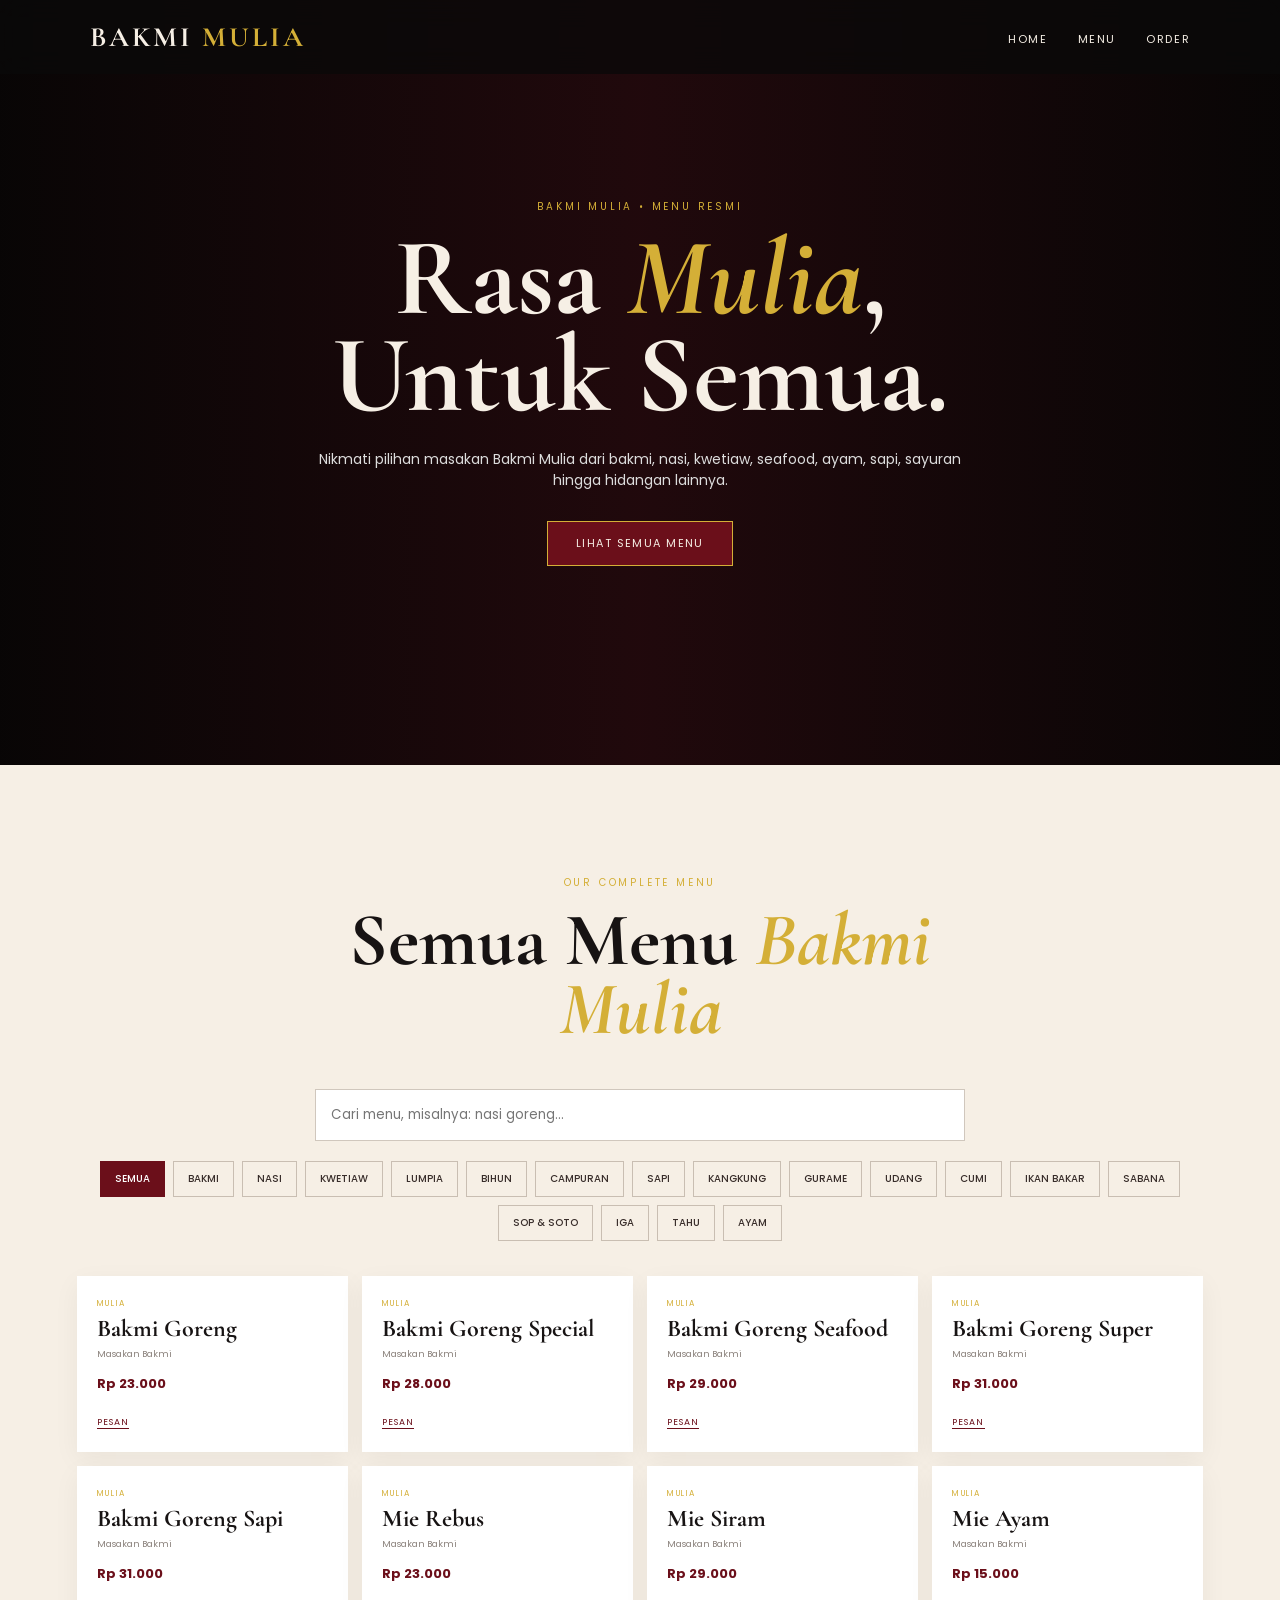
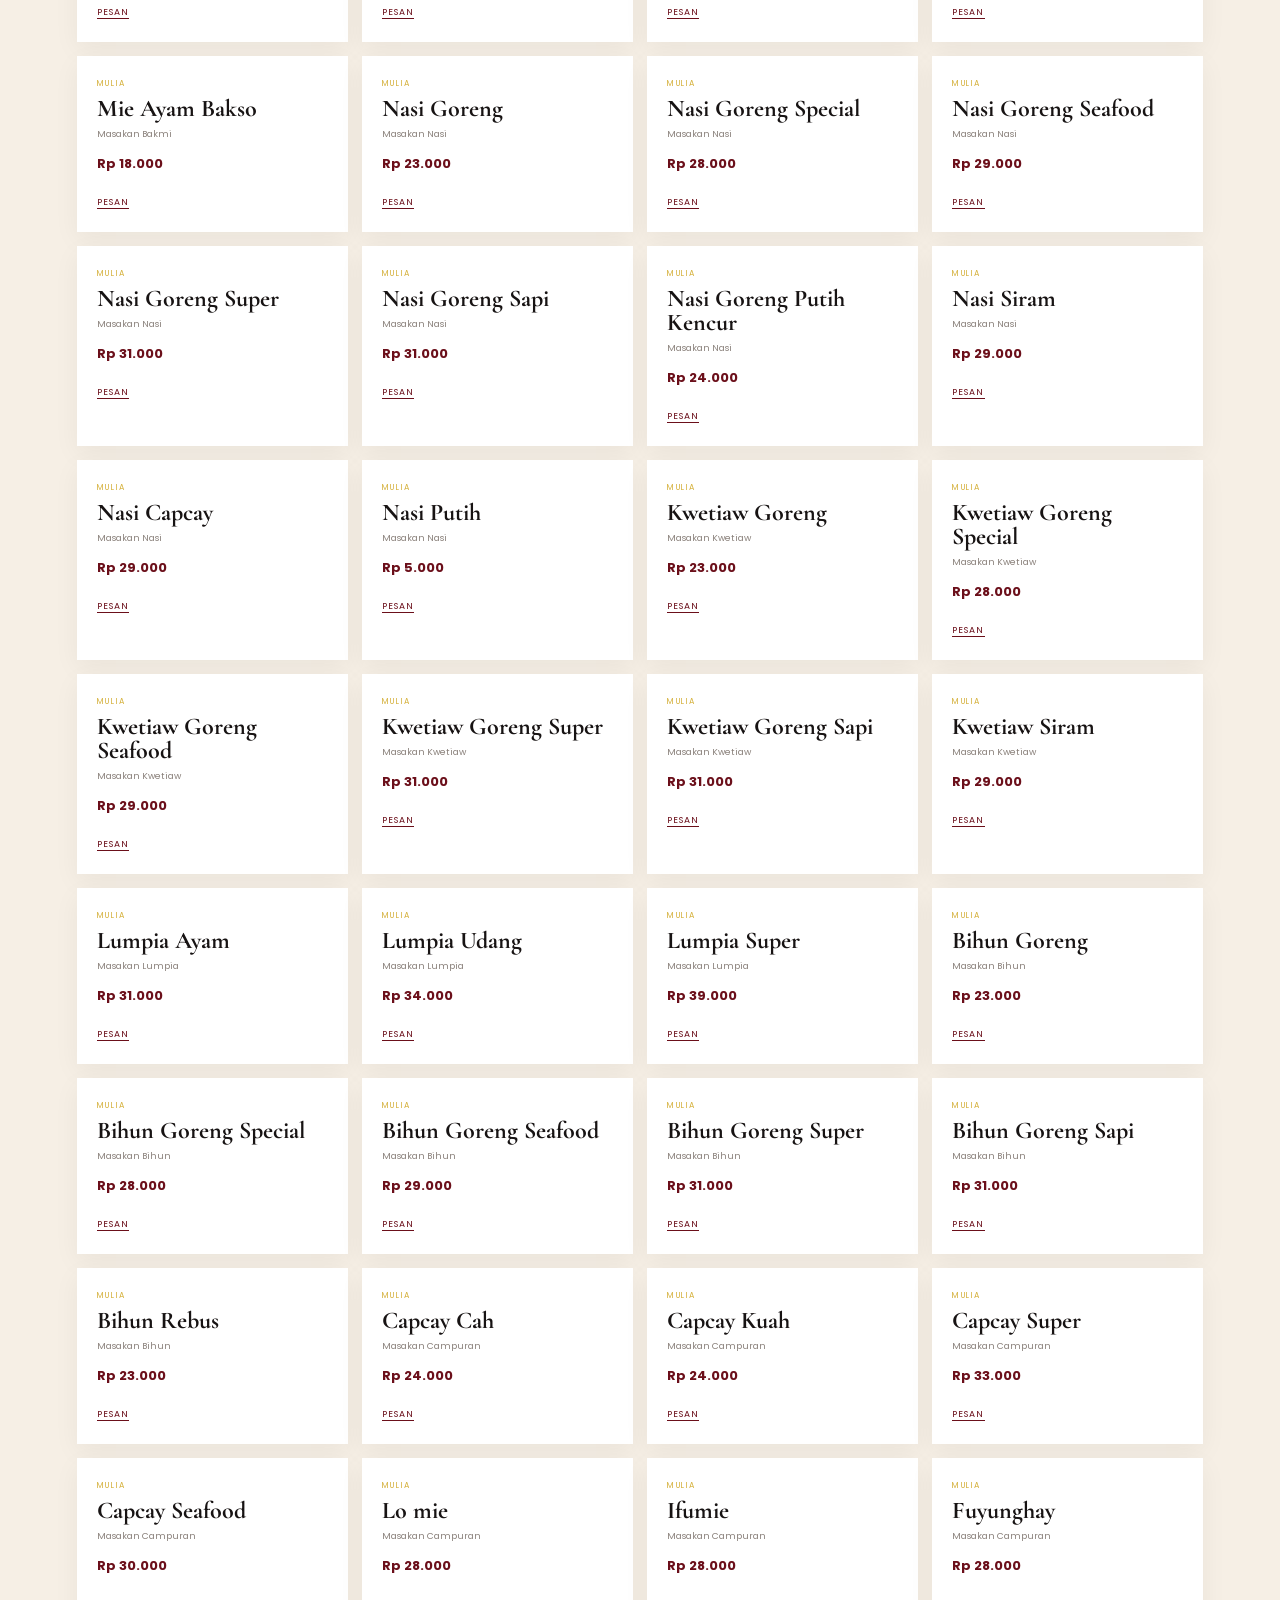
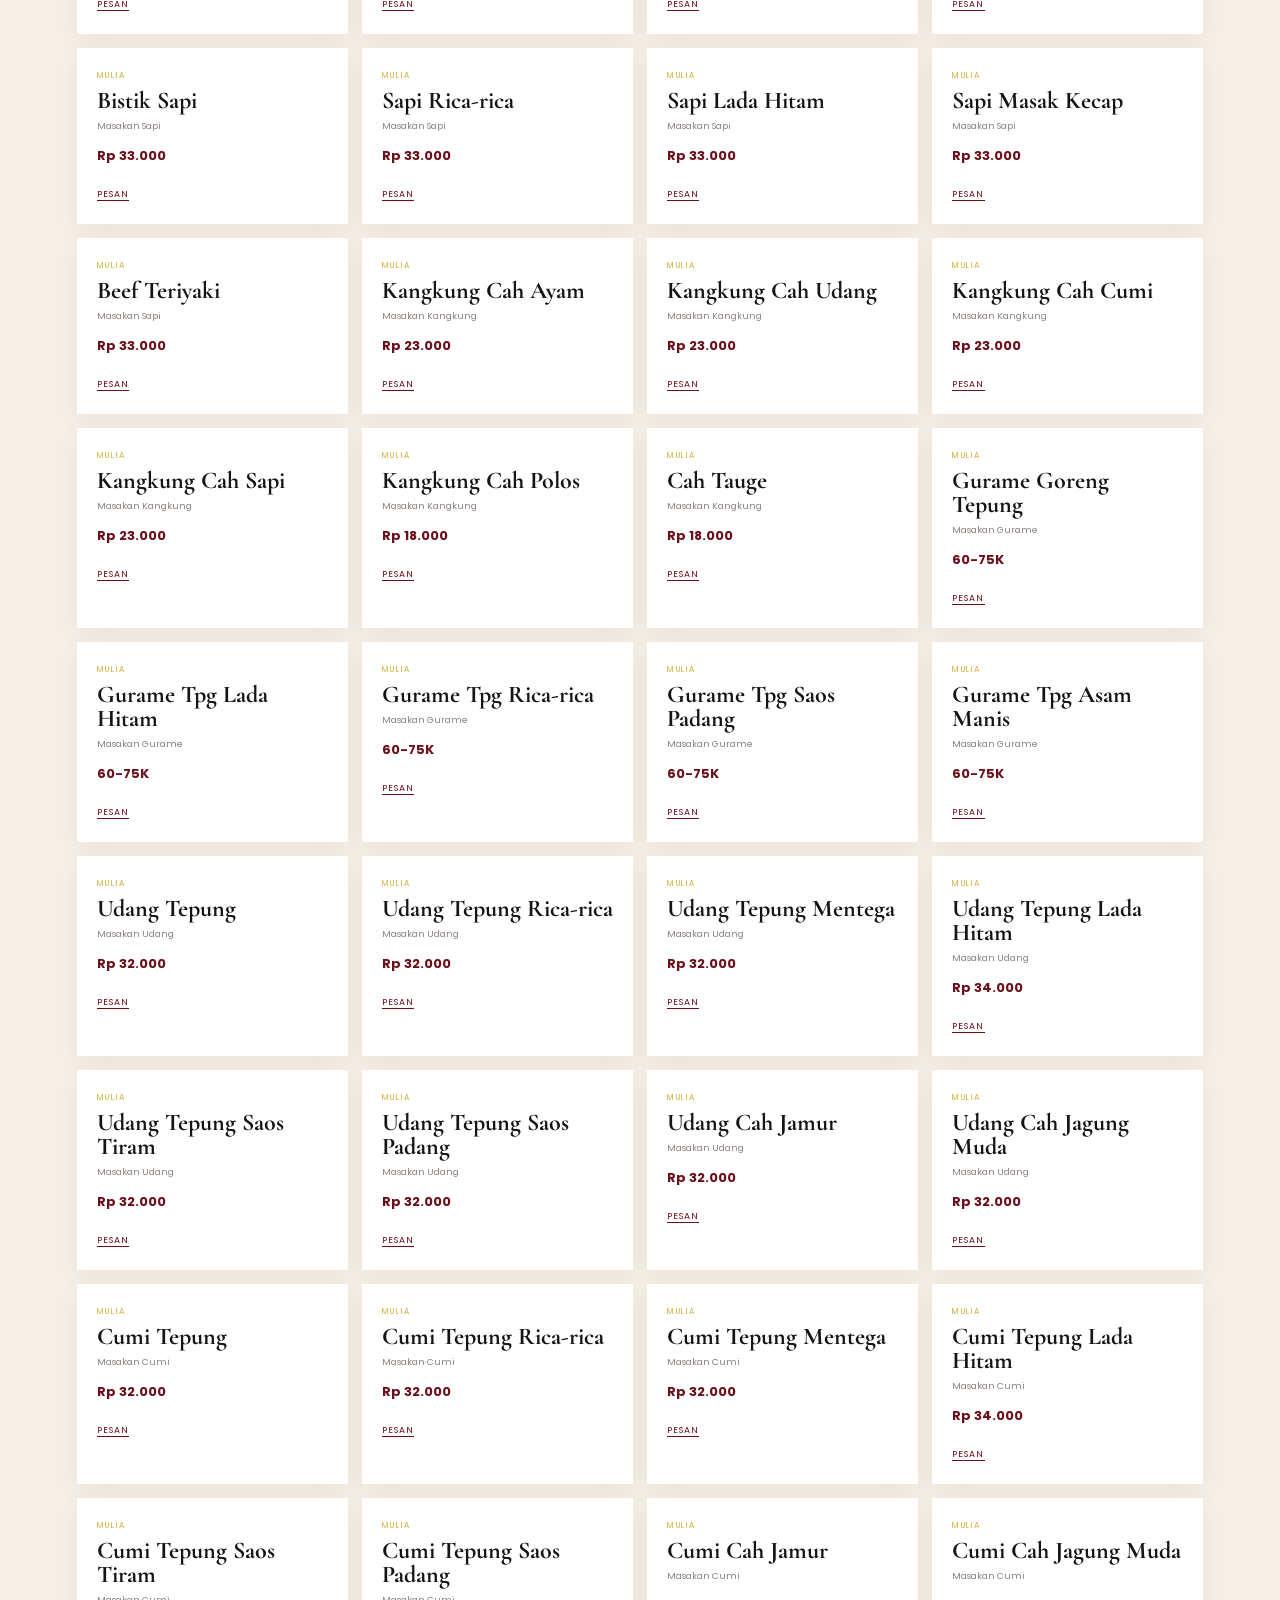
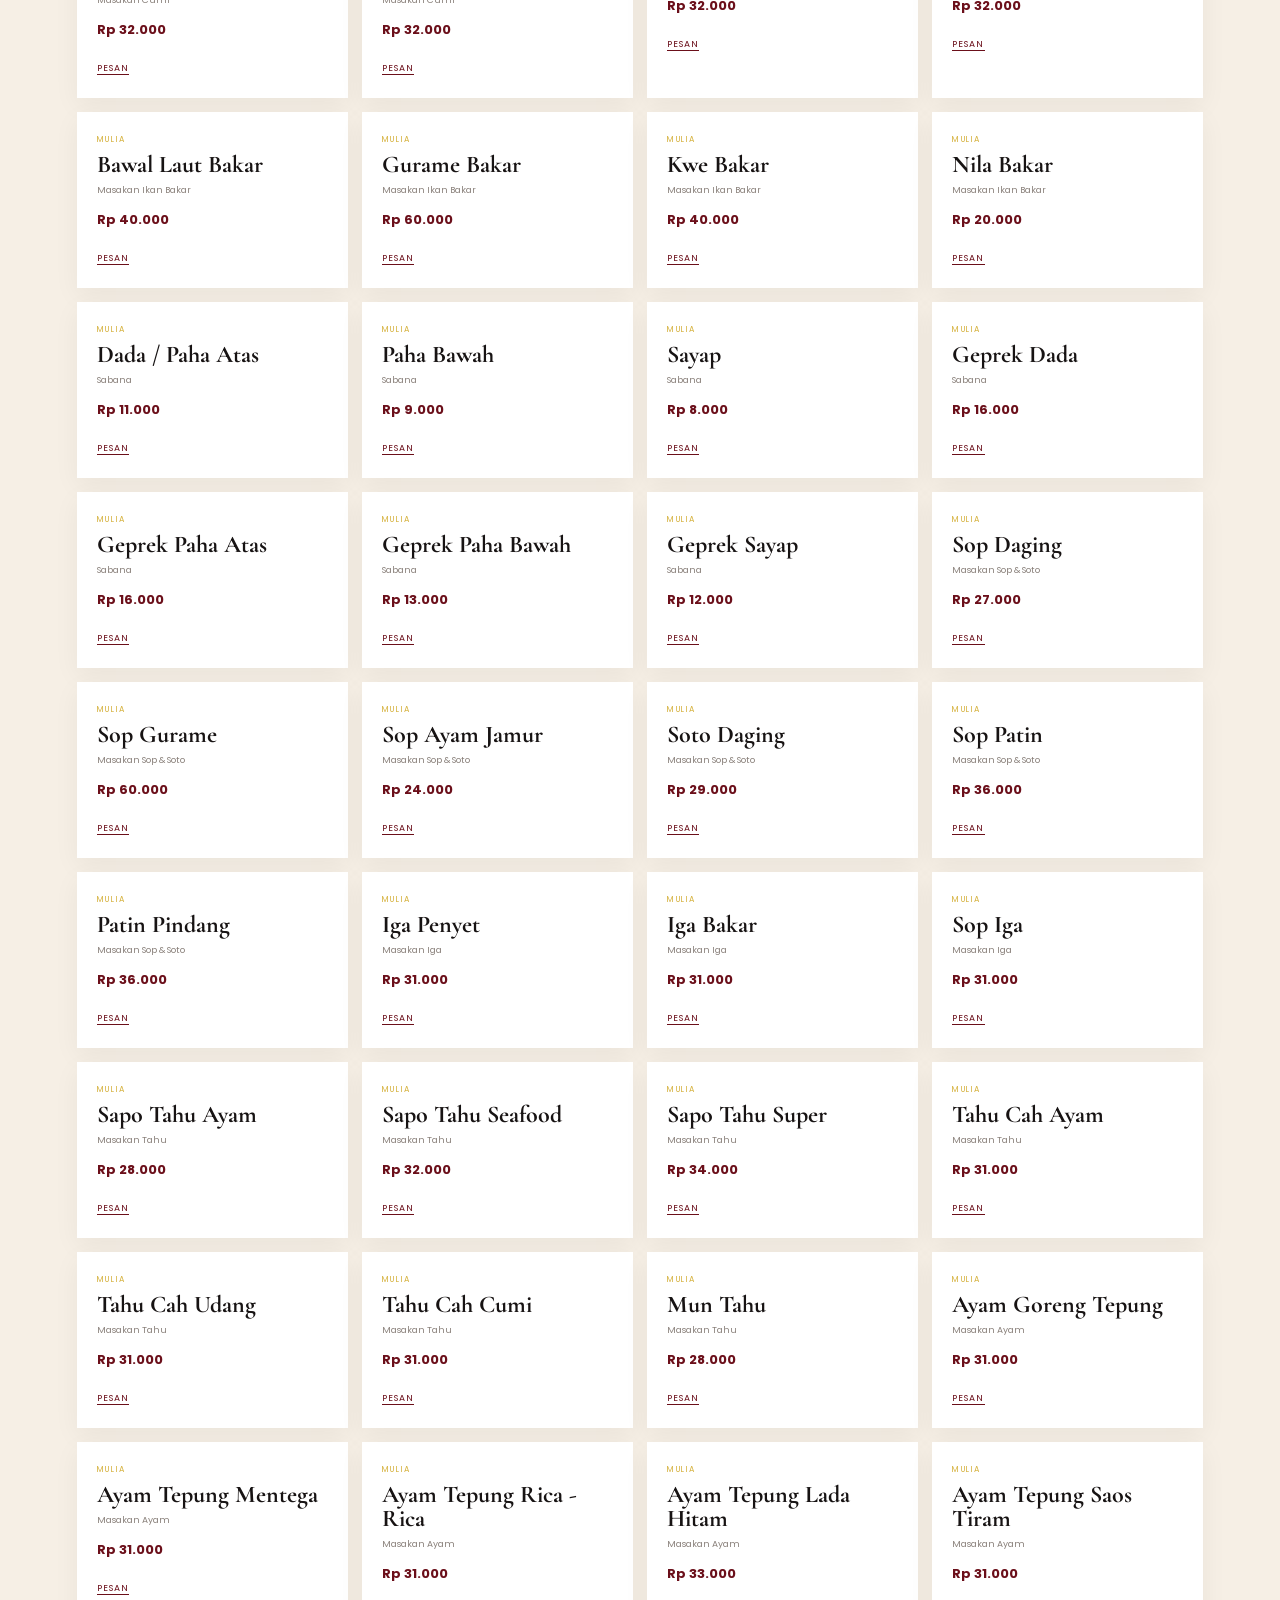
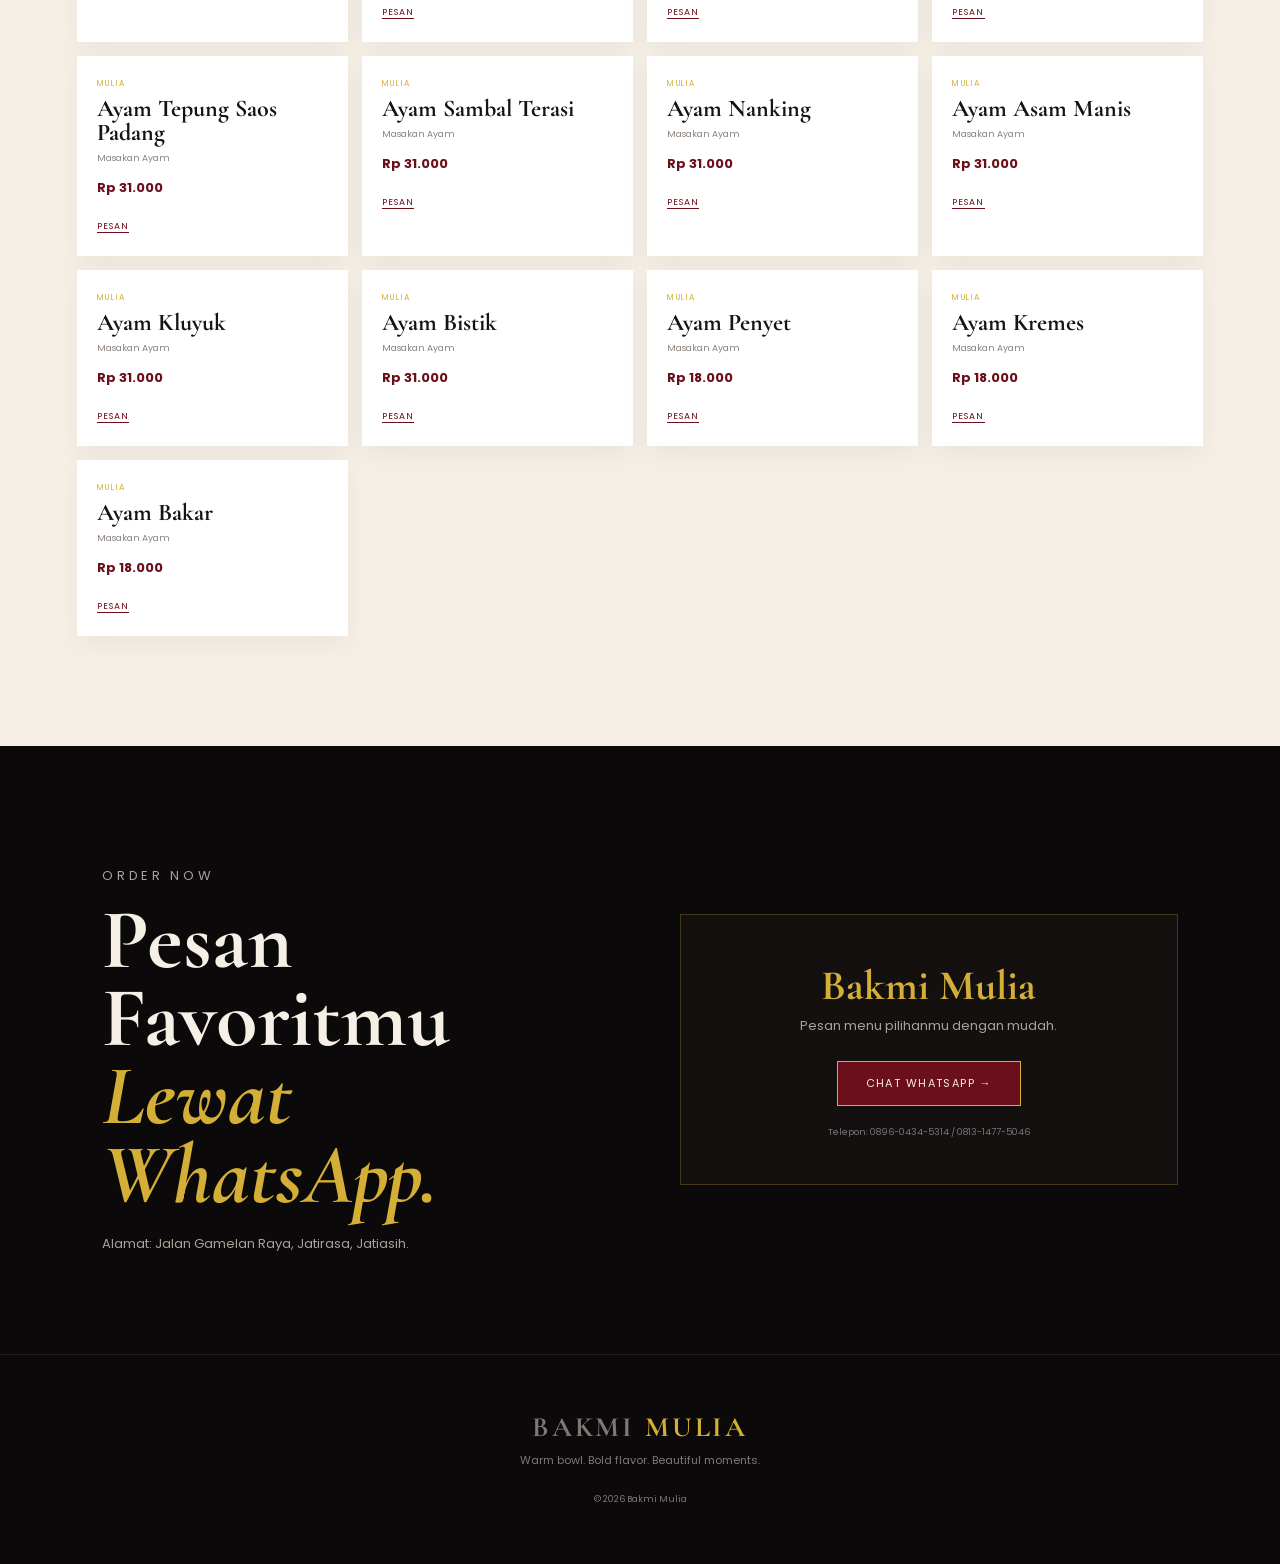
==== commit caff02ce: "Add files via upload" ====
--- a/index.html
+++ b/index.html
@@ -2,6 +2,6 @@
 <nav><a class="brand" href="#home">BAKMI <span>MULIA</span></a><button class="menu-toggle">☰</button><ul class="nav-links"><li><a href="#home">Home</a></li><li><a href="#menu">Menu</a></li><li><a href="#order">Order</a></li></ul></nav>
 <header id="home" class="hero"><div class="shade"></div><div class="hero-content"><p class="eyebrow">BAKMI MULIA • MENU RESMI</p><h1>Rasa <em>Mulia</em>,<br>Untuk Semua.</h1><p>Nikmati pilihan masakan Bakmi Mulia dari bakmi, nasi, kwetiaw, seafood, ayam, sapi, sayuran hingga hidangan lainnya.</p><a class="btn" href="#menu">Lihat Semua Menu</a></div></header>
 <section id="menu" class="menu"><div class="heading"><p class="eyebrow">OUR COMPLETE MENU</p><h2>Semua Menu <em>Bakmi Mulia</em></h2></div>
-<div class="search-wrap"><input id="search" placeholder="Cari menu, misalnya: nasi goreng..."></div><div class="filters"><button class="filter active" data-filter="all">Semua</button><button class="filter" data-filter="Masakan Bakmi">Bakmi</button><button class="filter" data-filter="Masakan Nasi">Nasi</button><button class="filter" data-filter="Masakan Kwetiaw">Kwetiaw</button><button class="filter" data-filter="Masakan Lumpia">Lumpia</button><button class="filter" data-filter="Masakan Bihun">Bihun</button><button class="filter" data-filter="Masakan Campuran">Campuran</button><button class="filter" data-filter="Masakan Sapi">Sapi</button><button class="filter" data-filter="Masakan Kangkung">Kangkung</button><button class="filter" data-filter="Masakan Gurame">Gurame</button><button class="filter" data-filter="Masakan Udang">Udang</button><button class="filter" data-filter="Masakan Cumi">Cumi</button><button class="filter" data-filter="Masakan Ikan Bakar">Ikan Bakar</button><button class="filter" data-filter="Sabana">Sabana</button><button class="filter" data-filter="Masakan Sop &amp; Soto">Sop &amp; Soto</button><button class="filter" data-filter="Masakan Iga">Iga</button><button class="filter" data-filter="Masakan Tahu">Tahu</button><button class="filter" data-filter="Masakan Ayam">Ayam</button></div><div class="grid"><article class="menu-card" data-cat="Masakan Bakmi" data-name="bakmi goreng"><div class="num">MULIA</div><h3>Bakmi Goreng</h3><p>Masakan Bakmi</p><strong>Rp 23.000</strong><a target="_blank" href="https://wa.me/6289604345314?text=Halo%20kak%20Dinda%2C%20aku%20cek%20di%20website%20Bakmi%20Mulia%20kamu%20keren.%20Mau%20dong%20pesan%20menu%20Bakmi%20Goreng">Pesan</a></article><article class="menu-card" data-cat="Masakan Bakmi" data-name="bakmi goreng special"><div class="num">MULIA</div><h3>Bakmi Goreng Special</h3><p>Masakan Bakmi</p><strong>Rp 28.000</strong><a target="_blank" href="https://wa.me/6289604345314?text=Halo%20kak%20Dinda%2C%20aku%20cek%20di%20website%20Bakmi%20Mulia%20kamu%20keren.%20Mau%20dong%20pesan%20menu%20Bakmi%20Goreng%20Special">Pesan</a></article><article class="menu-card" data-cat="Masakan Bakmi" data-name="bakmi goreng seafood"><div class="num">MULIA</div><h3>Bakmi Goreng Seafood</h3><p>Masakan Bakmi</p><strong>Rp 29.000</strong><a target="_blank" href="https://wa.me/6289604345314?text=Halo%20kak%20Dinda%2C%20aku%20cek%20di%20website%20Bakmi%20Mulia%20kamu%20keren.%20Mau%20dong%20pesan%20menu%20Bakmi%20Goreng%20Seafood">Pesan</a></article><article class="menu-card" data-cat="Masakan Bakmi" data-name="bakmi goreng super"><div class="num">MULIA</div><h3>Bakmi Goreng Super</h3><p>Masakan Bakmi</p><strong>Rp 31.000</strong><a target="_blank" href="https://wa.me/6289604345314?text=Halo%20kak%20Dinda%2C%20aku%20cek%20di%20website%20Bakmi%20Mulia%20kamu%20keren.%20Mau%20dong%20pesan%20menu%20Bakmi%20Goreng%20Super">Pesan</a></article><article class="menu-card" data-cat="Masakan Bakmi" data-name="bakmi goreng sapi"><div class="num">MULIA</div><h3>Bakmi Goreng Sapi</h3><p>Masakan Bakmi</p><strong>Rp 31.000</strong><a target="_blank" href="https://wa.me/6289604345314?text=Halo%20kak%20Dinda%2C%20aku%20cek%20di%20website%20Bakmi%20Mulia%20kamu%20keren.%20Mau%20dong%20pesan%20menu%20Bakmi%20Goreng%20Sapi">Pesan</a></article><article class="menu-card" data-cat="Masakan Bakmi" data-name="mie rebus"><div class="num">MULIA</div><h3>Mie Rebus</h3><p>Masakan Bakmi</p><strong>Rp 23.000</strong><a target="_blank" href="https://wa.me/6289604345314?text=Halo%20kak%20Dinda%2C%20aku%20cek%20di%20website%20Bakmi%20Mulia%20kamu%20keren.%20Mau%20dong%20pesan%20menu%20Mie%20Rebus">Pesan</a></article><article class="menu-card" data-cat="Masakan Bakmi" data-name="mie siram"><div class="num">MULIA</div><h3>Mie Siram</h3><p>Masakan Bakmi</p><strong>Rp 29.000</strong><a target="_blank" href="https://wa.me/6289604345314?text=Halo%20kak%20Dinda%2C%20aku%20cek%20di%20website%20Bakmi%20Mulia%20kamu%20keren.%20Mau%20dong%20pesan%20menu%20Mie%20Siram">Pesan</a></article><article class="menu-card" data-cat="Masakan Bakmi" data-name="mie ayam"><div class="num">MULIA</div><h3>Mie Ayam</h3><p>Masakan Bakmi</p><strong>Rp 15.000</strong><a target="_blank" href="https://wa.me/6289604345314?text=Halo%20kak%20Dinda%2C%20aku%20cek%20di%20website%20Bakmi%20Mulia%20kamu%20keren.%20Mau%20dong%20pesan%20menu%20Mie%20Ayam">Pesan</a></article><article class="menu-card" data-cat="Masakan Bakmi" data-name="mie ayam bakso"><div class="num">MULIA</div><h3>Mie Ayam Bakso</h3><p>Masakan Bakmi</p><strong>Rp 18.000</strong><a target="_blank" href="https://wa.me/6289604345314?text=Halo%20kak%20Dinda%2C%20aku%20cek%20di%20website%20Bakmi%20Mulia%20kamu%20keren.%20Mau%20dong%20pesan%20menu%20Mie%20Ayam%20Bakso">Pesan</a></article><article class="menu-card" data-cat="Masakan Nasi" data-name="nasi goreng"><div class="num">MULIA</div><h3>Nasi Goreng</h3><p>Masakan Nasi</p><strong>Rp 23.000</strong><a target="_blank" href="https://wa.me/6289604345314?text=Halo%20kak%20Dinda%2C%20aku%20cek%20di%20website%20Bakmi%20Mulia%20kamu%20keren.%20Mau%20dong%20pesan%20menu%20Nasi%20Goreng">Pesan</a></article><article class="menu-card" data-cat="Masakan Nasi" data-name="nasi goreng special"><div class="num">MULIA</div><h3>Nasi Goreng Special</h3><p>Masakan Nasi</p><strong>Rp 28.000</strong><a target="_blank" href="https://wa.me/6289604345314?text=Halo%20kak%20Dinda%2C%20aku%20cek%20di%20website%20Bakmi%20Mulia%20kamu%20keren.%20Mau%20dong%20pesan%20menu%20Nasi%20Goreng%20Special">Pesan</a></article><article class="menu-card" data-cat="Masakan Nasi" data-name="nasi goreng seafood"><div class="num">MULIA</div><h3>Nasi Goreng Seafood</h3><p>Masakan Nasi</p><strong>Rp 29.000</strong><a target="_blank" href="https://wa.me/6289604345314?text=Halo%20kak%20Dinda%2C%20aku%20cek%20di%20website%20Bakmi%20Mulia%20kamu%20keren.%20Mau%20dong%20pesan%20menu%20Nasi%20Goreng%20Seafood">Pesan</a></article><article class="menu-card" data-cat="Masakan Nasi" data-name="nasi goreng super"><div class="num">MULIA</div><h3>Nasi Goreng Super</h3><p>Masakan Nasi</p><strong>Rp 31.000</strong><a target="_blank" href="https://wa.me/6289604345314?text=Halo%20kak%20Dinda%2C%20aku%20cek%20di%20website%20Bakmi%20Mulia%20kamu%20keren.%20Mau%20dong%20pesan%20menu%20Nasi%20Goreng%20Super">Pesan</a></article><article class="menu-card" data-cat="Masakan Nasi" data-name="nasi goreng sapi"><div class="num">MULIA</div><h3>Nasi Goreng Sapi</h3><p>Masakan Nasi</p><strong>Rp 31.000</strong><a target="_blank" href="https://wa.me/6289604345314?text=Halo%20kak%20Dinda%2C%20aku%20cek%20di%20website%20Bakmi%20Mulia%20kamu%20keren.%20Mau%20dong%20pesan%20menu%20Nasi%20Goreng%20Sapi">Pesan</a></article><article class="menu-card" data-cat="Masakan Nasi" data-name="nasi goreng putih kencur"><div class="num">MULIA</div><h3>Nasi Goreng Putih Kencur</h3><p>Masakan Nasi</p><strong>Rp 24.000</strong><a target="_blank" href="https://wa.me/6289604345314?text=Halo%20kak%20Dinda%2C%20aku%20cek%20di%20website%20Bakmi%20Mulia%20kamu%20keren.%20Mau%20dong%20pesan%20menu%20Nasi%20Goreng%20Putih%20Kencur">Pesan</a></article><article class="menu-card" data-cat="Masakan Nasi" data-name="nasi siram"><div class="num">MULIA</div><h3>Nasi Siram</h3><p>Masakan Nasi</p><strong>Rp 29.000</strong><a target="_blank" href="https://wa.me/6289604345314?text=Halo%20kak%20Dinda%2C%20aku%20cek%20di%20website%20Bakmi%20Mulia%20kamu%20keren.%20Mau%20dong%20pesan%20menu%20Nasi%20Siram">Pesan</a></article><article class="menu-card" data-cat="Masakan Nasi" data-name="nasi capcay"><div class="num">MULIA</div><h3>Nasi Capcay</h3><p>Masakan Nasi</p><strong>Rp 29.000</strong><a target="_blank" href="https://wa.me/6289604345314?text=Halo%20kak%20Dinda%2C%20aku%20cek%20di%20website%20Bakmi%20Mulia%20kamu%20keren.%20Mau%20dong%20pesan%20menu%20Nasi%20Capcay">Pesan</a></article><article class="menu-card" data-cat="Masakan Nasi" data-name="nasi putih"><div class="num">MULIA</div><h3>Nasi Putih</h3><p>Masakan Nasi</p><strong>Rp 5.000</strong><a target="_blank" href="https://wa.me/6289604345314?text=Halo%20kak%20Dinda%2C%20aku%20cek%20di%20website%20Bakmi%20Mulia%20kamu%20keren.%20Mau%20dong%20pesan%20menu%20Nasi%20Putih">Pesan</a></article><article class="menu-card" data-cat="Masakan Kwetiaw" data-name="kwetiaw goreng"><div class="num">MULIA</div><h3>Kwetiaw Goreng</h3><p>Masakan Kwetiaw</p><strong>Rp 23.000</strong><a target="_blank" href="https://wa.me/6289604345314?text=Halo%20kak%20Dinda%2C%20aku%20cek%20di%20website%20Bakmi%20Mulia%20kamu%20keren.%20Mau%20dong%20pesan%20menu%20Kwetiaw%20Goreng">Pesan</a></article><article class="menu-card" data-cat="Masakan Kwetiaw" data-name="kwetiaw goreng special"><div class="num">MULIA</div><h3>Kwetiaw Goreng Special</h3><p>Masakan Kwetiaw</p><strong>Rp 28.000</strong><a target="_blank" href="https://wa.me/6289604345314?text=Halo%20kak%20Dinda%2C%20aku%20cek%20di%20website%20Bakmi%20Mulia%20kamu%20keren.%20Mau%20dong%20pesan%20menu%20Kwetiaw%20Goreng%20Special">Pesan</a></article><article class="menu-card" data-cat="Masakan Kwetiaw" data-name="kwetiaw goreng seafood"><div class="num">MULIA</div><h3>Kwetiaw Goreng Seafood</h3><p>Masakan Kwetiaw</p><strong>Rp 29.000</strong><a target="_blank" href="https://wa.me/6289604345314?text=Halo%20kak%20Dinda%2C%20aku%20cek%20di%20website%20Bakmi%20Mulia%20kamu%20keren.%20Mau%20dong%20pesan%20menu%20Kwetiaw%20Goreng%20Seafood">Pesan</a></article><article class="menu-card" data-cat="Masakan Kwetiaw" data-name="kwetiaw goreng super"><div class="num">MULIA</div><h3>Kwetiaw Goreng Super</h3><p>Masakan Kwetiaw</p><strong>Rp 31.000</strong><a target="_blank" href="https://wa.me/6289604345314?text=Halo%20kak%20Dinda%2C%20aku%20cek%20di%20website%20Bakmi%20Mulia%20kamu%20keren.%20Mau%20dong%20pesan%20menu%20Kwetiaw%20Goreng%20Super">Pesan</a></article><article class="menu-card" data-cat="Masakan Kwetiaw" data-name="kwetiaw goreng sapi"><div class="num">MULIA</div><h3>Kwetiaw Goreng Sapi</h3><p>Masakan Kwetiaw</p><strong>Rp 31.000</strong><a target="_blank" href="https://wa.me/6289604345314?text=Halo%20kak%20Dinda%2C%20aku%20cek%20di%20website%20Bakmi%20Mulia%20kamu%20keren.%20Mau%20dong%20pesan%20menu%20Kwetiaw%20Goreng%20Sapi">Pesan</a></article><article class="menu-card" data-cat="Masakan Kwetiaw" data-name="kwetiaw siram"><div class="num">MULIA</div><h3>Kwetiaw Siram</h3><p>Masakan Kwetiaw</p><strong>Rp 29.000</strong><a target="_blank" href="https://wa.me/6289604345314?text=Halo%20kak%20Dinda%2C%20aku%20cek%20di%20website%20Bakmi%20Mulia%20kamu%20keren.%20Mau%20dong%20pesan%20menu%20Kwetiaw%20Siram">Pesan</a></article><article class="menu-card" data-cat="Masakan Lumpia" data-name="lumpia ayam"><div class="num">MULIA</div><h3>Lumpia Ayam</h3><p>Masakan Lumpia</p><strong>Rp 31.000</strong><a target="_blank" href="https://wa.me/6289604345314?text=Halo%20kak%20Dinda%2C%20aku%20cek%20di%20website%20Bakmi%20Mulia%20kamu%20keren.%20Mau%20dong%20pesan%20menu%20Lumpia%20Ayam">Pesan</a></article><article class="menu-card" data-cat="Masakan Lumpia" data-name="lumpia udang"><div class="num">MULIA</div><h3>Lumpia Udang</h3><p>Masakan Lumpia</p><strong>Rp 34.000</strong><a target="_blank" href="https://wa.me/6289604345314?text=Halo%20kak%20Dinda%2C%20aku%20cek%20di%20website%20Bakmi%20Mulia%20kamu%20keren.%20Mau%20dong%20pesan%20menu%20Lumpia%20Udang">Pesan</a></article><article class="menu-card" data-cat="Masakan Lumpia" data-name="lumpia super"><div class="num">MULIA</div><h3>Lumpia Super</h3><p>Masakan Lumpia</p><strong>Rp 39.000</strong><a target="_blank" href="https://wa.me/6289604345314?text=Halo%20kak%20Dinda%2C%20aku%20cek%20di%20website%20Bakmi%20Mulia%20kamu%20keren.%20Mau%20dong%20pesan%20menu%20Lumpia%20Super">Pesan</a></article><article class="menu-card" data-cat="Masakan Bihun" data-name="bihun goreng"><div class="num">MULIA</div><h3>Bihun Goreng</h3><p>Masakan Bihun</p><strong>Rp 23.000</strong><a target="_blank" href="https://wa.me/6289604345314?text=Halo%20kak%20Dinda%2C%20aku%20cek%20di%20website%20Bakmi%20Mulia%20kamu%20keren.%20Mau%20dong%20pesan%20menu%20Bihun%20Goreng">Pesan</a></article><article class="menu-card" data-cat="Masakan Bihun" data-name="bihun goreng special"><div class="num">MULIA</div><h3>Bihun Goreng Special</h3><p>Masakan Bihun</p><strong>Rp 28.000</strong><a target="_blank" href="https://wa.me/6289604345314?text=Halo%20kak%20Dinda%2C%20aku%20cek%20di%20website%20Bakmi%20Mulia%20kamu%20keren.%20Mau%20dong%20pesan%20menu%20Bihun%20Goreng%20Special">Pesan</a></article><article class="menu-card" data-cat="Masakan Bihun" data-name="bihun goreng seafood"><div class="num">MULIA</div><h3>Bihun Goreng Seafood</h3><p>Masakan Bihun</p><strong>Rp 29.000</strong><a target="_blank" href="https://wa.me/6289604345314?text=Halo%20kak%20Dinda%2C%20aku%20cek%20di%20website%20Bakmi%20Mulia%20kamu%20keren.%20Mau%20dong%20pesan%20menu%20Bihun%20Goreng%20Seafood">Pesan</a></article><article class="menu-card" data-cat="Masakan Bihun" data-name="bihun goreng super"><div class="num">MULIA</div><h3>Bihun Goreng Super</h3><p>Masakan Bihun</p><strong>Rp 31.000</strong><a target="_blank" href="https://wa.me/6289604345314?text=Halo%20kak%20Dinda%2C%20aku%20cek%20di%20website%20Bakmi%20Mulia%20kamu%20keren.%20Mau%20dong%20pesan%20menu%20Bihun%20Goreng%20Super">Pesan</a></article><article class="menu-card" data-cat="Masakan Bihun" data-name="bihun goreng sapi"><div class="num">MULIA</div><h3>Bihun Goreng Sapi</h3><p>Masakan Bihun</p><strong>Rp 31.000</strong><a target="_blank" href="https://wa.me/6289604345314?text=Halo%20kak%20Dinda%2C%20aku%20cek%20di%20website%20Bakmi%20Mulia%20kamu%20keren.%20Mau%20dong%20pesan%20menu%20Bihun%20Goreng%20Sapi">Pesan</a></article><article class="menu-card" data-cat="Masakan Bihun" data-name="bihun rebus"><div class="num">MULIA</div><h3>Bihun Rebus</h3><p>Masakan Bihun</p><strong>Rp 23.000</strong><a target="_blank" href="https://wa.me/6289604345314?text=Halo%20kak%20Dinda%2C%20aku%20cek%20di%20website%20Bakmi%20Mulia%20kamu%20keren.%20Mau%20dong%20pesan%20menu%20Bihun%20Rebus">Pesan</a></article><article class="menu-card" data-cat="Masakan Campuran" data-name="capcay cah"><div class="num">MULIA</div><h3>Capcay Cah</h3><p>Masakan Campuran</p><strong>Rp 24.000</strong><a target="_blank" href="https://wa.me/6289604345314?text=Halo%20kak%20Dinda%2C%20aku%20cek%20di%20website%20Bakmi%20Mulia%20kamu%20keren.%20Mau%20dong%20pesan%20menu%20Capcay%20Cah">Pesan</a></article><article class="menu-card" data-cat="Masakan Campuran" data-name="capcay kuah"><div class="num">MULIA</div><h3>Capcay Kuah</h3><p>Masakan Campuran</p><strong>Rp 24.000</strong><a target="_blank" href="https://wa.me/6289604345314?text=Halo%20kak%20Dinda%2C%20aku%20cek%20di%20website%20Bakmi%20Mulia%20kamu%20keren.%20Mau%20dong%20pesan%20menu%20Capcay%20Kuah">Pesan</a></article><article class="menu-card" data-cat="Masakan Campuran" data-name="capcay super"><div class="num">MULIA</div><h3>Capcay Super</h3><p>Masakan Campuran</p><strong>Rp 33.000</strong><a target="_blank" href="https://wa.me/6289604345314?text=Halo%20kak%20Dinda%2C%20aku%20cek%20di%20website%20Bakmi%20Mulia%20kamu%20keren.%20Mau%20dong%20pesan%20menu%20Capcay%20Super">Pesan</a></article><article class="menu-card" data-cat="Masakan Campuran" data-name="capcay seafood"><div class="num">MULIA</div><h3>Capcay Seafood</h3><p>Masakan Campuran</p><strong>Rp 30.000</strong><a target="_blank" href="https://wa.me/6289604345314?text=Halo%20kak%20Dinda%2C%20aku%20cek%20di%20website%20Bakmi%20Mulia%20kamu%20keren.%20Mau%20dong%20pesan%20menu%20Capcay%20Seafood">Pesan</a></article><article class="menu-card" data-cat="Masakan Campuran" data-name="lo mie"><div class="num">MULIA</div><h3>Lo mie</h3><p>Masakan Campuran</p><strong>Rp 28.000</strong><a target="_blank" href="https://wa.me/6289604345314?text=Halo%20kak%20Dinda%2C%20aku%20cek%20di%20website%20Bakmi%20Mulia%20kamu%20keren.%20Mau%20dong%20pesan%20menu%20Lo%20mie">Pesan</a></article><article class="menu-card" data-cat="Masakan Campuran" data-name="ifumie"><div class="num">MULIA</div><h3>Ifumie</h3><p>Masakan Campuran</p><strong>Rp 28.000</strong><a target="_blank" href="https://wa.me/6289604345314?text=Halo%20kak%20Dinda%2C%20aku%20cek%20di%20website%20Bakmi%20Mulia%20kamu%20keren.%20Mau%20dong%20pesan%20menu%20Ifumie">Pesan</a></article><article class="menu-card" data-cat="Masakan Campuran" data-name="fuyunghay"><div class="num">MULIA</div><h3>Fuyunghay</h3><p>Masakan Campuran</p><strong>Rp 28.000</strong><a target="_blank" href="https://wa.me/6289604345314?text=Halo%20kak%20Dinda%2C%20aku%20cek%20di%20website%20Bakmi%20Mulia%20kamu%20keren.%20Mau%20dong%20pesan%20menu%20Fuyunghay">Pesan</a></article><article class="menu-card" data-cat="Masakan Sapi" data-name="bistik sapi"><div class="num">MULIA</div><h3>Bistik Sapi</h3><p>Masakan Sapi</p><strong>Rp 33.000</strong><a target="_blank" href="https://wa.me/6289604345314?text=Halo%20kak%20Dinda%2C%20aku%20cek%20di%20website%20Bakmi%20Mulia%20kamu%20keren.%20Mau%20dong%20pesan%20menu%20Bistik%20Sapi">Pesan</a></article><article class="menu-card" data-cat="Masakan Sapi" data-name="sapi rica-rica"><div class="num">MULIA</div><h3>Sapi Rica-rica</h3><p>Masakan Sapi</p><strong>Rp 33.000</strong><a target="_blank" href="https://wa.me/6289604345314?text=Halo%20kak%20Dinda%2C%20aku%20cek%20di%20website%20Bakmi%20Mulia%20kamu%20keren.%20Mau%20dong%20pesan%20menu%20Sapi%20Rica-rica">Pesan</a></article><article class="menu-card" data-cat="Masakan Sapi" data-name="sapi lada hitam"><div class="num">MULIA</div><h3>Sapi Lada Hitam</h3><p>Masakan Sapi</p><strong>Rp 33.000</strong><a target="_blank" href="https://wa.me/6289604345314?text=Halo%20kak%20Dinda%2C%20aku%20cek%20di%20website%20Bakmi%20Mulia%20kamu%20keren.%20Mau%20dong%20pesan%20menu%20Sapi%20Lada%20Hitam">Pesan</a></article><article class="menu-card" data-cat="Masakan Sapi" data-name="sapi masak kecap"><div class="num">MULIA</div><h3>Sapi Masak Kecap</h3><p>Masakan Sapi</p><strong>Rp 33.000</strong><a target="_blank" href="https://wa.me/6289604345314?text=Halo%20kak%20Dinda%2C%20aku%20cek%20di%20website%20Bakmi%20Mulia%20kamu%20keren.%20Mau%20dong%20pesan%20menu%20Sapi%20Masak%20Kecap">Pesan</a></article><article class="menu-card" data-cat="Masakan Sapi" data-name="beef teriyaki"><div class="num">MULIA</div><h3>Beef Teriyaki</h3><p>Masakan Sapi</p><strong>Rp 33.000</strong><a target="_blank" href="https://wa.me/6289604345314?text=Halo%20kak%20Dinda%2C%20aku%20cek%20di%20website%20Bakmi%20Mulia%20kamu%20keren.%20Mau%20dong%20pesan%20menu%20Beef%20Teriyaki">Pesan</a></article><article class="menu-card" data-cat="Masakan Kangkung" data-name="kangkung cah ayam"><div class="num">MULIA</div><h3>Kangkung Cah Ayam</h3><p>Masakan Kangkung</p><strong>Rp 23.000</strong><a target="_blank" href="https://wa.me/6289604345314?text=Halo%20kak%20Dinda%2C%20aku%20cek%20di%20website%20Bakmi%20Mulia%20kamu%20keren.%20Mau%20dong%20pesan%20menu%20Kangkung%20Cah%20Ayam">Pesan</a></article><article class="menu-card" data-cat="Masakan Kangkung" data-name="kangkung cah udang"><div class="num">MULIA</div><h3>Kangkung Cah Udang</h3><p>Masakan Kangkung</p><strong>Rp 23.000</strong><a target="_blank" href="https://wa.me/6289604345314?text=Halo%20kak%20Dinda%2C%20aku%20cek%20di%20website%20Bakmi%20Mulia%20kamu%20keren.%20Mau%20dong%20pesan%20menu%20Kangkung%20Cah%20Udang">Pesan</a></article><article class="menu-card" data-cat="Masakan Kangkung" data-name="kangkung cah cumi"><div class="num">MULIA</div><h3>Kangkung Cah Cumi</h3><p>Masakan Kangkung</p><strong>Rp 23.000</strong><a target="_blank" href="https://wa.me/6289604345314?text=Halo%20kak%20Dinda%2C%20aku%20cek%20di%20website%20Bakmi%20Mulia%20kamu%20keren.%20Mau%20dong%20pesan%20menu%20Kangkung%20Cah%20Cumi">Pesan</a></article><article class="menu-card" data-cat="Masakan Kangkung" data-name="kangkung cah sapi"><div class="num">MULIA</div><h3>Kangkung Cah Sapi</h3><p>Masakan Kangkung</p><strong>Rp 23.000</strong><a target="_blank" href="https://wa.me/6289604345314?text=Halo%20kak%20Dinda%2C%20aku%20cek%20di%20website%20Bakmi%20Mulia%20kamu%20keren.%20Mau%20dong%20pesan%20menu%20Kangkung%20Cah%20Sapi">Pesan</a></article><article class="menu-card" data-cat="Masakan Kangkung" data-name="kangkung cah polos"><div class="num">MULIA</div><h3>Kangkung Cah Polos</h3><p>Masakan Kangkung</p><strong>Rp 18.000</strong><a target="_blank" href="https://wa.me/6289604345314?text=Halo%20kak%20Dinda%2C%20aku%20cek%20di%20website%20Bakmi%20Mulia%20kamu%20keren.%20Mau%20dong%20pesan%20menu%20Kangkung%20Cah%20Polos">Pesan</a></article><article class="menu-card" data-cat="Masakan Kangkung" data-name="cah tauge"><div class="num">MULIA</div><h3>Cah Tauge</h3><p>Masakan Kangkung</p><strong>Rp 18.000</strong><a target="_blank" href="https://wa.me/6289604345314?text=Halo%20kak%20Dinda%2C%20aku%20cek%20di%20website%20Bakmi%20Mulia%20kamu%20keren.%20Mau%20dong%20pesan%20menu%20Cah%20Tauge">Pesan</a></article><article class="menu-card" data-cat="Masakan Gurame" data-name="gurame goreng tepung"><div class="num">MULIA</div><h3>Gurame Goreng Tepung</h3><p>Masakan Gurame</p><strong>60-75K</strong><a target="_blank" href="https://wa.me/6289604345314?text=Halo%20kak%20Dinda%2C%20aku%20cek%20di%20website%20Bakmi%20Mulia%20kamu%20keren.%20Mau%20dong%20pesan%20menu%20Gurame%20Goreng%20Tepung">Pesan</a></article><article class="menu-card" data-cat="Masakan Gurame" data-name="gurame tpg lada hitam"><div class="num">MULIA</div><h3>Gurame Tpg Lada Hitam</h3><p>Masakan Gurame</p><strong>60-75K</strong><a target="_blank" href="https://wa.me/6289604345314?text=Halo%20kak%20Dinda%2C%20aku%20cek%20di%20website%20Bakmi%20Mulia%20kamu%20keren.%20Mau%20dong%20pesan%20menu%20Gurame%20Tpg%20Lada%20Hitam">Pesan</a></article><article class="menu-card" data-cat="Masakan Gurame" data-name="gurame tpg rica-rica"><div class="num">MULIA</div><h3>Gurame Tpg Rica-rica</h3><p>Masakan Gurame</p><strong>60-75K</strong><a target="_blank" href="https://wa.me/6289604345314?text=Halo%20kak%20Dinda%2C%20aku%20cek%20di%20website%20Bakmi%20Mulia%20kamu%20keren.%20Mau%20dong%20pesan%20menu%20Gurame%20Tpg%20Rica-rica">Pesan</a></article><article class="menu-card" data-cat="Masakan Gurame" data-name="gurame tpg saos padang"><div class="num">MULIA</div><h3>Gurame Tpg Saos Padang</h3><p>Masakan Gurame</p><strong>60-75K</strong><a target="_blank" href="https://wa.me/6289604345314?text=Halo%20kak%20Dinda%2C%20aku%20cek%20di%20website%20Bakmi%20Mulia%20kamu%20keren.%20Mau%20dong%20pesan%20menu%20Gurame%20Tpg%20Saos%20Padang">Pesan</a></article><article class="menu-card" data-cat="Masakan Gurame" data-name="gurame tpg asam manis"><div class="num">MULIA</div><h3>Gurame Tpg Asam Manis</h3><p>Masakan Gurame</p><strong>60-75K</strong><a target="_blank" href="https://wa.me/6289604345314?text=Halo%20kak%20Dinda%2C%20aku%20cek%20di%20website%20Bakmi%20Mulia%20kamu%20keren.%20Mau%20dong%20pesan%20menu%20Gurame%20Tpg%20Asam%20Manis">Pesan</a></article><article class="menu-card" data-cat="Masakan Udang" data-name="udang tepung"><div class="num">MULIA</div><h3>Udang Tepung</h3><p>Masakan Udang</p><strong>Rp 32.000</strong><a target="_blank" href="https://wa.me/6289604345314?text=Halo%20kak%20Dinda%2C%20aku%20cek%20di%20website%20Bakmi%20Mulia%20kamu%20keren.%20Mau%20dong%20pesan%20menu%20Udang%20Tepung">Pesan</a></article><article class="menu-card" data-cat="Masakan Udang" data-name="udang tepung rica-rica"><div class="num">MULIA</div><h3>Udang Tepung Rica-rica</h3><p>Masakan Udang</p><strong>Rp 32.000</strong><a target="_blank" href="https://wa.me/6289604345314?text=Halo%20kak%20Dinda%2C%20aku%20cek%20di%20website%20Bakmi%20Mulia%20kamu%20keren.%20Mau%20dong%20pesan%20menu%20Udang%20Tepung%20Rica-rica">Pesan</a></article><article class="menu-card" data-cat="Masakan Udang" data-name="udang tepung mentega"><div class="num">MULIA</div><h3>Udang Tepung Mentega</h3><p>Masakan Udang</p><strong>Rp 32.000</strong><a target="_blank" href="https://wa.me/6289604345314?text=Halo%20kak%20Dinda%2C%20aku%20cek%20di%20website%20Bakmi%20Mulia%20kamu%20keren.%20Mau%20dong%20pesan%20menu%20Udang%20Tepung%20Mentega">Pesan</a></article><article class="menu-card" data-cat="Masakan Udang" data-name="udang tepung lada hitam"><div class="num">MULIA</div><h3>Udang Tepung Lada Hitam</h3><p>Masakan Udang</p><strong>Rp 34.000</strong><a target="_blank" href="https://wa.me/6289604345314?text=Halo%20kak%20Dinda%2C%20aku%20cek%20di%20website%20Bakmi%20Mulia%20kamu%20keren.%20Mau%20dong%20pesan%20menu%20Udang%20Tepung%20Lada%20Hitam">Pesan</a></article><article class="menu-card" data-cat="Masakan Udang" data-name="udang tepung saos tiram"><div class="num">MULIA</div><h3>Udang Tepung Saos Tiram</h3><p>Masakan Udang</p><strong>Rp 32.000</strong><a target="_blank" href="https://wa.me/6289604345314?text=Halo%20kak%20Dinda%2C%20aku%20cek%20di%20website%20Bakmi%20Mulia%20kamu%20keren.%20Mau%20dong%20pesan%20menu%20Udang%20Tepung%20Saos%20Tiram">Pesan</a></article><article class="menu-card" data-cat="Masakan Udang" data-name="udang tepung saos padang"><div class="num">MULIA</div><h3>Udang Tepung Saos Padang</h3><p>Masakan Udang</p><strong>Rp 32.000</strong><a target="_blank" href="https://wa.me/6289604345314?text=Halo%20kak%20Dinda%2C%20aku%20cek%20di%20website%20Bakmi%20Mulia%20kamu%20keren.%20Mau%20dong%20pesan%20menu%20Udang%20Tepung%20Saos%20Padang">Pesan</a></article><article class="menu-card" data-cat="Masakan Udang" data-name="udang cah jamur"><div class="num">MULIA</div><h3>Udang Cah Jamur</h3><p>Masakan Udang</p><strong>Rp 32.000</strong><a target="_blank" href="https://wa.me/6289604345314?text=Halo%20kak%20Dinda%2C%20aku%20cek%20di%20website%20Bakmi%20Mulia%20kamu%20keren.%20Mau%20dong%20pesan%20menu%20Udang%20Cah%20Jamur">Pesan</a></article><article class="menu-card" data-cat="Masakan Udang" data-name="udang cah jagung muda"><div class="num">MULIA</div><h3>Udang Cah Jagung Muda</h3><p>Masakan Udang</p><strong>Rp 32.000</strong><a target="_blank" href="https://wa.me/6289604345314?text=Halo%20kak%20Dinda%2C%20aku%20cek%20di%20website%20Bakmi%20Mulia%20kamu%20keren.%20Mau%20dong%20pesan%20menu%20Udang%20Cah%20Jagung%20Muda">Pesan</a></article><article class="menu-card" data-cat="Masakan Cumi" data-name="cumi tepung"><div class="num">MULIA</div><h3>Cumi Tepung</h3><p>Masakan Cumi</p><strong>Rp 32.000</strong><a target="_blank" href="https://wa.me/6289604345314?text=Halo%20kak%20Dinda%2C%20aku%20cek%20di%20website%20Bakmi%20Mulia%20kamu%20keren.%20Mau%20dong%20pesan%20menu%20Cumi%20Tepung">Pesan</a></article><article class="menu-card" data-cat="Masakan Cumi" data-name="cumi tepung rica-rica"><div class="num">MULIA</div><h3>Cumi Tepung Rica-rica</h3><p>Masakan Cumi</p><strong>Rp 32.000</strong><a target="_blank" href="https://wa.me/6289604345314?text=Halo%20kak%20Dinda%2C%20aku%20cek%20di%20website%20Bakmi%20Mulia%20kamu%20keren.%20Mau%20dong%20pesan%20menu%20Cumi%20Tepung%20Rica-rica">Pesan</a></article><article class="menu-card" data-cat="Masakan Cumi" data-name="cumi tepung mentega"><div class="num">MULIA</div><h3>Cumi Tepung Mentega</h3><p>Masakan Cumi</p><strong>Rp 32.000</strong><a target="_blank" href="https://wa.me/6289604345314?text=Halo%20kak%20Dinda%2C%20aku%20cek%20di%20website%20Bakmi%20Mulia%20kamu%20keren.%20Mau%20dong%20pesan%20menu%20Cumi%20Tepung%20Mentega">Pesan</a></article><article class="menu-card" data-cat="Masakan Cumi" data-name="cumi tepung lada hitam"><div class="num">MULIA</div><h3>Cumi Tepung Lada Hitam</h3><p>Masakan Cumi</p><strong>Rp 34.000</strong><a target="_blank" href="https://wa.me/6289604345314?text=Halo%20kak%20Dinda%2C%20aku%20cek%20di%20website%20Bakmi%20Mulia%20kamu%20keren.%20Mau%20dong%20pesan%20menu%20Cumi%20Tepung%20Lada%20Hitam">Pesan</a></article><article class="menu-card" data-cat="Masakan Cumi" data-name="cumi tepung saos tiram"><div class="num">MULIA</div><h3>Cumi Tepung Saos Tiram</h3><p>Masakan Cumi</p><strong>Rp 32.000</strong><a target="_blank" href="https://wa.me/6289604345314?text=Halo%20kak%20Dinda%2C%20aku%20cek%20di%20website%20Bakmi%20Mulia%20kamu%20keren.%20Mau%20dong%20pesan%20menu%20Cumi%20Tepung%20Saos%20Tiram">Pesan</a></article><article class="menu-card" data-cat="Masakan Cumi" data-name="cumi tepung saos padang"><div class="num">MULIA</div><h3>Cumi Tepung Saos Padang</h3><p>Masakan Cumi</p><strong>Rp 32.000</strong><a target="_blank" href="https://wa.me/6289604345314?text=Halo%20kak%20Dinda%2C%20aku%20cek%20di%20website%20Bakmi%20Mulia%20kamu%20keren.%20Mau%20dong%20pesan%20menu%20Cumi%20Tepung%20Saos%20Padang">Pesan</a></article><article class="menu-card" data-cat="Masakan Cumi" data-name="cumi cah jamur"><div class="num">MULIA</div><h3>Cumi Cah Jamur</h3><p>Masakan Cumi</p><strong>Rp 32.000</strong><a target="_blank" href="https://wa.me/6289604345314?text=Halo%20kak%20Dinda%2C%20aku%20cek%20di%20website%20Bakmi%20Mulia%20kamu%20keren.%20Mau%20dong%20pesan%20menu%20Cumi%20Cah%20Jamur">Pesan</a></article><article class="menu-card" data-cat="Masakan Cumi" data-name="cumi cah jagung muda"><div class="num">MULIA</div><h3>Cumi Cah Jagung Muda</h3><p>Masakan Cumi</p><strong>Rp 32.000</strong><a target="_blank" href="https://wa.me/6289604345314?text=Halo%20kak%20Dinda%2C%20aku%20cek%20di%20website%20Bakmi%20Mulia%20kamu%20keren.%20Mau%20dong%20pesan%20menu%20Cumi%20Cah%20Jagung%20Muda">Pesan</a></article><article class="menu-card" data-cat="Masakan Ikan Bakar" data-name="bawal laut bakar"><div class="num">MULIA</div><h3>Bawal Laut Bakar</h3><p>Masakan Ikan Bakar</p><strong>Rp 40.000</strong><a target="_blank" href="https://wa.me/6289604345314?text=Halo%20kak%20Dinda%2C%20aku%20cek%20di%20website%20Bakmi%20Mulia%20kamu%20keren.%20Mau%20dong%20pesan%20menu%20Bawal%20Laut%20Bakar">Pesan</a></article><article class="menu-card" data-cat="Masakan Ikan Bakar" data-name="gurame bakar"><div class="num">MULIA</div><h3>Gurame Bakar</h3><p>Masakan Ikan Bakar</p><strong>Rp 60.000</strong><a target="_blank" href="https://wa.me/6289604345314?text=Halo%20kak%20Dinda%2C%20aku%20cek%20di%20website%20Bakmi%20Mulia%20kamu%20keren.%20Mau%20dong%20pesan%20menu%20Gurame%20Bakar">Pesan</a></article><article class="menu-card" data-cat="Masakan Ikan Bakar" data-name="kwe bakar"><div class="num">MULIA</div><h3>Kwe Bakar</h3><p>Masakan Ikan Bakar</p><strong>Rp 40.000</strong><a target="_blank" href="https://wa.me/6289604345314?text=Halo%20kak%20Dinda%2C%20aku%20cek%20di%20website%20Bakmi%20Mulia%20kamu%20keren.%20Mau%20dong%20pesan%20menu%20Kwe%20Bakar">Pesan</a></article><article class="menu-card" data-cat="Masakan Ikan Bakar" data-name="nila bakar"><div class="num">MULIA</div><h3>Nila Bakar</h3><p>Masakan Ikan Bakar</p><strong>Rp 20.000</strong><a target="_blank" href="https://wa.me/6289604345314?text=Halo%20kak%20Dinda%2C%20aku%20cek%20di%20website%20Bakmi%20Mulia%20kamu%20keren.%20Mau%20dong%20pesan%20menu%20Nila%20Bakar">Pesan</a></article><article class="menu-card" data-cat="Sabana" data-name="dada / paha atas"><div class="num">MULIA</div><h3>Dada / Paha Atas</h3><p>Sabana</p><strong>Rp 11.000</strong><a target="_blank" href="https://wa.me/6289604345314?text=Halo%20kak%20Dinda%2C%20aku%20cek%20di%20website%20Bakmi%20Mulia%20kamu%20keren.%20Mau%20dong%20pesan%20menu%20Dada%20/%20Paha%20Atas">Pesan</a></article><article class="menu-card" data-cat="Sabana" data-name="paha bawah"><div class="num">MULIA</div><h3>Paha Bawah</h3><p>Sabana</p><strong>Rp 9.000</strong><a target="_blank" href="https://wa.me/6289604345314?text=Halo%20kak%20Dinda%2C%20aku%20cek%20di%20website%20Bakmi%20Mulia%20kamu%20keren.%20Mau%20dong%20pesan%20menu%20Paha%20Bawah">Pesan</a></article><article class="menu-card" data-cat="Sabana" data-name="sayap"><div class="num">MULIA</div><h3>Sayap</h3><p>Sabana</p><strong>Rp 8.000</strong><a target="_blank" href="https://wa.me/6289604345314?text=Halo%20kak%20Dinda%2C%20aku%20cek%20di%20website%20Bakmi%20Mulia%20kamu%20keren.%20Mau%20dong%20pesan%20menu%20Sayap">Pesan</a></article><article class="menu-card" data-cat="Sabana" data-name="geprek dada"><div class="num">MULIA</div><h3>Geprek Dada</h3><p>Sabana</p><strong>Rp 15.000</strong><a target="_blank" href="https://wa.me/6289604345314?text=Halo%20kak%20Dinda%2C%20aku%20cek%20di%20website%20Bakmi%20Mulia%20kamu%20keren.%20Mau%20dong%20pesan%20menu%20Geprek%20Dada">Pesan</a></article><article class="menu-card" data-cat="Sabana" data-name="geprek paha atas"><div class="num">MULIA</div><h3>Geprek Paha Atas</h3><p>Sabana</p><strong>Rp 15.000</strong><a target="_blank" href="https://wa.me/6289604345314?text=Halo%20kak%20Dinda%2C%20aku%20cek%20di%20website%20Bakmi%20Mulia%20kamu%20keren.%20Mau%20dong%20pesan%20menu%20Geprek%20Paha%20Atas">Pesan</a></article><article class="menu-card" data-cat="Sabana" data-name="geprek paha bawah"><div class="num">MULIA</div><h3>Geprek Paha Bawah</h3><p>Sabana</p><strong>Rp 13.000</strong><a target="_blank" href="https://wa.me/6289604345314?text=Halo%20kak%20Dinda%2C%20aku%20cek%20di%20website%20Bakmi%20Mulia%20kamu%20keren.%20Mau%20dong%20pesan%20menu%20Geprek%20Paha%20Bawah">Pesan</a></article><article class="menu-card" data-cat="Sabana" data-name="geprek sayap"><div class="num">MULIA</div><h3>Geprek Sayap</h3><p>Sabana</p><strong>Rp 12.000</strong><a target="_blank" href="https://wa.me/6289604345314?text=Halo%20kak%20Dinda%2C%20aku%20cek%20di%20website%20Bakmi%20Mulia%20kamu%20keren.%20Mau%20dong%20pesan%20menu%20Geprek%20Sayap">Pesan</a></article><article class="menu-card" data-cat="Masakan Sop &amp; Soto" data-name="sop daging"><div class="num">MULIA</div><h3>Sop Daging</h3><p>Masakan Sop &amp; Soto</p><strong>Rp 27.000</strong><a target="_blank" href="https://wa.me/6289604345314?text=Halo%20kak%20Dinda%2C%20aku%20cek%20di%20website%20Bakmi%20Mulia%20kamu%20keren.%20Mau%20dong%20pesan%20menu%20Sop%20Daging">Pesan</a></article><article class="menu-card" data-cat="Masakan Sop &amp; Soto" data-name="sop gurame"><div class="num">MULIA</div><h3>Sop Gurame</h3><p>Masakan Sop &amp; Soto</p><strong>Rp 60.000</strong><a target="_blank" href="https://wa.me/6289604345314?text=Halo%20kak%20Dinda%2C%20aku%20cek%20di%20website%20Bakmi%20Mulia%20kamu%20keren.%20Mau%20dong%20pesan%20menu%20Sop%20Gurame">Pesan</a></article><article class="menu-card" data-cat="Masakan Sop &amp; Soto" data-name="sop ayam jamur"><div class="num">MULIA</div><h3>Sop Ayam Jamur</h3><p>Masakan Sop &amp; Soto</p><strong>Rp 24.000</strong><a target="_blank" href="https://wa.me/6289604345314?text=Halo%20kak%20Dinda%2C%20aku%20cek%20di%20website%20Bakmi%20Mulia%20kamu%20keren.%20Mau%20dong%20pesan%20menu%20Sop%20Ayam%20Jamur">Pesan</a></article><article class="menu-card" data-cat="Masakan Sop &amp; Soto" data-name="soto daging"><div class="num">MULIA</div><h3>Soto Daging</h3><p>Masakan Sop &amp; Soto</p><strong>Rp 29.000</strong><a target="_blank" href="https://wa.me/6289604345314?text=Halo%20kak%20Dinda%2C%20aku%20cek%20di%20website%20Bakmi%20Mulia%20kamu%20keren.%20Mau%20dong%20pesan%20menu%20Soto%20Daging">Pesan</a></article><article class="menu-card" data-cat="Masakan Sop &amp; Soto" data-name="sop patin"><div class="num">MULIA</div><h3>Sop Patin</h3><p>Masakan Sop &amp; Soto</p><strong>Rp 36.000</strong><a target="_blank" href="https://wa.me/6289604345314?text=Halo%20kak%20Dinda%2C%20aku%20cek%20di%20website%20Bakmi%20Mulia%20kamu%20keren.%20Mau%20dong%20pesan%20menu%20Sop%20Patin">Pesan</a></article><article class="menu-card" data-cat="Masakan Sop &amp; Soto" data-name="patin pindang"><div class="num">MULIA</div><h3>Patin Pindang</h3><p>Masakan Sop &amp; Soto</p><strong>Rp 36.000</strong><a target="_blank" href="https://wa.me/6289604345314?text=Halo%20kak%20Dinda%2C%20aku%20cek%20di%20website%20Bakmi%20Mulia%20kamu%20keren.%20Mau%20dong%20pesan%20menu%20Patin%20Pindang">Pesan</a></article><article class="menu-card" data-cat="Masakan Iga" data-name="iga penyet"><div class="num">MULIA</div><h3>Iga Penyet</h3><p>Masakan Iga</p><strong>Rp 31.000</strong><a target="_blank" href="https://wa.me/6289604345314?text=Halo%20kak%20Dinda%2C%20aku%20cek%20di%20website%20Bakmi%20Mulia%20kamu%20keren.%20Mau%20dong%20pesan%20menu%20Iga%20Penyet">Pesan</a></article><article class="menu-card" data-cat="Masakan Iga" data-name="iga bakar"><div class="num">MULIA</div><h3>Iga Bakar</h3><p>Masakan Iga</p><strong>Rp 31.000</strong><a target="_blank" href="https://wa.me/6289604345314?text=Halo%20kak%20Dinda%2C%20aku%20cek%20di%20website%20Bakmi%20Mulia%20kamu%20keren.%20Mau%20dong%20pesan%20menu%20Iga%20Bakar">Pesan</a></article><article class="menu-card" data-cat="Masakan Iga" data-name="sop iga"><div class="num">MULIA</div><h3>Sop Iga</h3><p>Masakan Iga</p><strong>Rp 31.000</strong><a target="_blank" href="https://wa.me/6289604345314?text=Halo%20kak%20Dinda%2C%20aku%20cek%20di%20website%20Bakmi%20Mulia%20kamu%20keren.%20Mau%20dong%20pesan%20menu%20Sop%20Iga">Pesan</a></article><article class="menu-card" data-cat="Masakan Tahu" data-name="sapo tahu ayam"><div class="num">MULIA</div><h3>Sapo Tahu Ayam</h3><p>Masakan Tahu</p><strong>Rp 28.000</strong><a target="_blank" href="https://wa.me/6289604345314?text=Halo%20kak%20Dinda%2C%20aku%20cek%20di%20website%20Bakmi%20Mulia%20kamu%20keren.%20Mau%20dong%20pesan%20menu%20Sapo%20Tahu%20Ayam">Pesan</a></article><article class="menu-card" data-cat="Masakan Tahu" data-name="sapo tahu seafood"><div class="num">MULIA</div><h3>Sapo Tahu Seafood</h3><p>Masakan Tahu</p><strong>Rp 32.000</strong><a target="_blank" href="https://wa.me/6289604345314?text=Halo%20kak%20Dinda%2C%20aku%20cek%20di%20website%20Bakmi%20Mulia%20kamu%20keren.%20Mau%20dong%20pesan%20menu%20Sapo%20Tahu%20Seafood">Pesan</a></article><article class="menu-card" data-cat="Masakan Tahu" data-name="sapo tahu super"><div class="num">MULIA</div><h3>Sapo Tahu Super</h3><p>Masakan Tahu</p><strong>Rp 34.000</strong><a target="_blank" href="https://wa.me/6289604345314?text=Halo%20kak%20Dinda%2C%20aku%20cek%20di%20website%20Bakmi%20Mulia%20kamu%20keren.%20Mau%20dong%20pesan%20menu%20Sapo%20Tahu%20Super">Pesan</a></article><article class="menu-card" data-cat="Masakan Tahu" data-name="tahu cah ayam"><div class="num">MULIA</div><h3>Tahu Cah Ayam</h3><p>Masakan Tahu</p><strong>Rp 31.000</strong><a target="_blank" href="https://wa.me/6289604345314?text=Halo%20kak%20Dinda%2C%20aku%20cek%20di%20website%20Bakmi%20Mulia%20kamu%20keren.%20Mau%20dong%20pesan%20menu%20Tahu%20Cah%20Ayam">Pesan</a></article><article class="menu-card" data-cat="Masakan Tahu" data-name="tahu cah udang"><div class="num">MULIA</div><h3>Tahu Cah Udang</h3><p>Masakan Tahu</p><strong>Rp 31.000</strong><a target="_blank" href="https://wa.me/6289604345314?text=Halo%20kak%20Dinda%2C%20aku%20cek%20di%20website%20Bakmi%20Mulia%20kamu%20keren.%20Mau%20dong%20pesan%20menu%20Tahu%20Cah%20Udang">Pesan</a></article><article class="menu-card" data-cat="Masakan Tahu" data-name="tahu cah cumi"><div class="num">MULIA</div><h3>Tahu Cah Cumi</h3><p>Masakan Tahu</p><strong>Rp 31.000</strong><a target="_blank" href="https://wa.me/6289604345314?text=Halo%20kak%20Dinda%2C%20aku%20cek%20di%20website%20Bakmi%20Mulia%20kamu%20keren.%20Mau%20dong%20pesan%20menu%20Tahu%20Cah%20Cumi">Pesan</a></article><article class="menu-card" data-cat="Masakan Tahu" data-name="mun tahu"><div class="num">MULIA</div><h3>Mun Tahu</h3><p>Masakan Tahu</p><strong>Rp 28.000</strong><a target="_blank" href="https://wa.me/6289604345314?text=Halo%20kak%20Dinda%2C%20aku%20cek%20di%20website%20Bakmi%20Mulia%20kamu%20keren.%20Mau%20dong%20pesan%20menu%20Mun%20Tahu">Pesan</a></article><article class="menu-card" data-cat="Masakan Ayam" data-name="ayam goreng tepung"><div class="num">MULIA</div><h3>Ayam Goreng Tepung</h3><p>Masakan Ayam</p><strong>Rp 31.000</strong><a target="_blank" href="https://wa.me/6289604345314?text=Halo%20kak%20Dinda%2C%20aku%20cek%20di%20website%20Bakmi%20Mulia%20kamu%20keren.%20Mau%20dong%20pesan%20menu%20Ayam%20Goreng%20Tepung">Pesan</a></article><article class="menu-card" data-cat="Masakan Ayam" data-name="ayam tepung mentega"><div class="num">MULIA</div><h3>Ayam Tepung Mentega</h3><p>Masakan Ayam</p><strong>Rp 31.000</strong><a target="_blank" href="https://wa.me/6289604345314?text=Halo%20kak%20Dinda%2C%20aku%20cek%20di%20website%20Bakmi%20Mulia%20kamu%20keren.%20Mau%20dong%20pesan%20menu%20Ayam%20Tepung%20Mentega">Pesan</a></article><article class="menu-card" data-cat="Masakan Ayam" data-name="ayam tepung rica - rica"><div class="num">MULIA</div><h3>Ayam Tepung Rica - Rica</h3><p>Masakan Ayam</p><strong>Rp 31.000</strong><a target="_blank" href="https://wa.me/6289604345314?text=Halo%20kak%20Dinda%2C%20aku%20cek%20di%20website%20Bakmi%20Mulia%20kamu%20keren.%20Mau%20dong%20pesan%20menu%20Ayam%20Tepung%20Rica%20-%20Rica">Pesan</a></article><article class="menu-card" data-cat="Masakan Ayam" data-name="ayam tepung lada hitam"><div class="num">MULIA</div><h3>Ayam Tepung Lada Hitam</h3><p>Masakan Ayam</p><strong>Rp 33.000</strong><a target="_blank" href="https://wa.me/6289604345314?text=Halo%20kak%20Dinda%2C%20aku%20cek%20di%20website%20Bakmi%20Mulia%20kamu%20keren.%20Mau%20dong%20pesan%20menu%20Ayam%20Tepung%20Lada%20Hitam">Pesan</a></article><article class="menu-card" data-cat="Masakan Ayam" data-name="ayam tepung saos tiram"><div class="num">MULIA</div><h3>Ayam Tepung Saos Tiram</h3><p>Masakan Ayam</p><strong>Rp 31.000</strong><a target="_blank" href="https://wa.me/6289604345314?text=Halo%20kak%20Dinda%2C%20aku%20cek%20di%20website%20Bakmi%20Mulia%20kamu%20keren.%20Mau%20dong%20pesan%20menu%20Ayam%20Tepung%20Saos%20Tiram">Pesan</a></article><article class="menu-card" data-cat="Masakan Ayam" data-name="ayam tepung saos padang"><div class="num">MULIA</div><h3>Ayam Tepung Saos Padang</h3><p>Masakan Ayam</p><strong>Rp 31.000</strong><a target="_blank" href="https://wa.me/6289604345314?text=Halo%20kak%20Dinda%2C%20aku%20cek%20di%20website%20Bakmi%20Mulia%20kamu%20keren.%20Mau%20dong%20pesan%20menu%20Ayam%20Tepung%20Saos%20Padang">Pesan</a></article><article class="menu-card" data-cat="Masakan Ayam" data-name="ayam sambal terasi"><div class="num">MULIA</div><h3>Ayam Sambal Terasi</h3><p>Masakan Ayam</p><strong>Rp 31.000</strong><a target="_blank" href="https://wa.me/6289604345314?text=Halo%20kak%20Dinda%2C%20aku%20cek%20di%20website%20Bakmi%20Mulia%20kamu%20keren.%20Mau%20dong%20pesan%20menu%20Ayam%20Sambal%20Terasi">Pesan</a></article><article class="menu-card" data-cat="Masakan Ayam" data-name="ayam nanking"><div class="num">MULIA</div><h3>Ayam Nanking</h3><p>Masakan Ayam</p><strong>Rp 31.000</strong><a target="_blank" href="https://wa.me/6289604345314?text=Halo%20kak%20Dinda%2C%20aku%20cek%20di%20website%20Bakmi%20Mulia%20kamu%20keren.%20Mau%20dong%20pesan%20menu%20Ayam%20Nanking">Pesan</a></article><article class="menu-card" data-cat="Masakan Ayam" data-name="ayam asam manis"><div class="num">MULIA</div><h3>Ayam Asam Manis</h3><p>Masakan Ayam</p><strong>Rp 31.000</strong><a target="_blank" href="https://wa.me/6289604345314?text=Halo%20kak%20Dinda%2C%20aku%20cek%20di%20website%20Bakmi%20Mulia%20kamu%20keren.%20Mau%20dong%20pesan%20menu%20Ayam%20Asam%20Manis">Pesan</a></article><article class="menu-card" data-cat="Masakan Ayam" data-name="ayam kluyuk"><div class="num">MULIA</div><h3>Ayam Kluyuk</h3><p>Masakan Ayam</p><strong>Rp 31.000</strong><a target="_blank" href="https://wa.me/6289604345314?text=Halo%20kak%20Dinda%2C%20aku%20cek%20di%20website%20Bakmi%20Mulia%20kamu%20keren.%20Mau%20dong%20pesan%20menu%20Ayam%20Kluyuk">Pesan</a></article><article class="menu-card" data-cat="Masakan Ayam" data-name="ayam bistik"><div class="num">MULIA</div><h3>Ayam Bistik</h3><p>Masakan Ayam</p><strong>Rp 31.000</strong><a target="_blank" href="https://wa.me/6289604345314?text=Halo%20kak%20Dinda%2C%20aku%20cek%20di%20website%20Bakmi%20Mulia%20kamu%20keren.%20Mau%20dong%20pesan%20menu%20Ayam%20Bistik">Pesan</a></article><article class="menu-card" data-cat="Masakan Ayam" data-name="ayam penyet"><div class="num">MULIA</div><h3>Ayam Penyet</h3><p>Masakan Ayam</p><strong>Rp 18.000</strong><a target="_blank" href="https://wa.me/6289604345314?text=Halo%20kak%20Dinda%2C%20aku%20cek%20di%20website%20Bakmi%20Mulia%20kamu%20keren.%20Mau%20dong%20pesan%20menu%20Ayam%20Penyet">Pesan</a></article><article class="menu-card" data-cat="Masakan Ayam" data-name="ayam kremes"><div class="num">MULIA</div><h3>Ayam Kremes</h3><p>Masakan Ayam</p><strong>Rp 18.000</strong><a target="_blank" href="https://wa.me/6289604345314?text=Halo%20kak%20Dinda%2C%20aku%20cek%20di%20website%20Bakmi%20Mulia%20kamu%20keren.%20Mau%20dong%20pesan%20menu%20Ayam%20Kremes">Pesan</a></article><article class="menu-card" data-cat="Masakan Ayam" data-name="ayam bakar"><div class="num">MULIA</div><h3>Ayam Bakar</h3><p>Masakan Ayam</p><strong>Rp 18.000</strong><a target="_blank" href="https://wa.me/6289604345314?text=Halo%20kak%20Dinda%2C%20aku%20cek%20di%20website%20Bakmi%20Mulia%20kamu%20keren.%20Mau%20dong%20pesan%20menu%20Ayam%20Bakar">Pesan</a></article></div><p id="empty" class="empty">Menu tidak ditemukan.</p></section>
-<section id="order" class="order"><div><p class="eyebrow">ORDER NOW</p><h2>Pesan Favoritmu<br><em>Lewat WhatsApp.</em></h2><p>Alamat: Jalan Gamelan Raya, Jatirasa, Jatiasih.</p></div><div class="order-box"><h3>Bakmi Mulia</h3><p>Pesan menu pilihanmu dengan mudah.</p><a class="btn" target="_blank" href="https://wa.me/6289604345314?text=Halo%20kak%20Dinda%2C%20aku%20cek%20di%20website%20Bakmi%20Mulia%20kamu%20keren.%20Mau%20dong%20pesan%20menu%20.........">Chat WhatsApp →</a><small>Telepon: +62 896-0434-5314</small></div></section>
+<div class="search-wrap"><input id="search" placeholder="Cari menu, misalnya: nasi goreng..."></div><div class="filters"><button class="filter active" data-filter="all">Semua</button><button class="filter" data-filter="Masakan Bakmi">Bakmi</button><button class="filter" data-filter="Masakan Nasi">Nasi</button><button class="filter" data-filter="Masakan Kwetiaw">Kwetiaw</button><button class="filter" data-filter="Masakan Lumpia">Lumpia</button><button class="filter" data-filter="Masakan Bihun">Bihun</button><button class="filter" data-filter="Masakan Campuran">Campuran</button><button class="filter" data-filter="Masakan Sapi">Sapi</button><button class="filter" data-filter="Masakan Kangkung">Kangkung</button><button class="filter" data-filter="Masakan Gurame">Gurame</button><button class="filter" data-filter="Masakan Udang">Udang</button><button class="filter" data-filter="Masakan Cumi">Cumi</button><button class="filter" data-filter="Masakan Ikan Bakar">Ikan Bakar</button><button class="filter" data-filter="Sabana">Sabana</button><button class="filter" data-filter="Masakan Sop &amp; Soto">Sop &amp; Soto</button><button class="filter" data-filter="Masakan Iga">Iga</button><button class="filter" data-filter="Masakan Tahu">Tahu</button><button class="filter" data-filter="Masakan Ayam">Ayam</button></div><div class="grid"><article class="menu-card" data-cat="Masakan Bakmi" data-name="bakmi goreng"><div class="num">MULIA</div><h3>Bakmi Goreng</h3><p>Masakan Bakmi</p><strong>Rp 23.000</strong><a target="_blank" href="https://wa.me/6282114546703?text=Halo%20kak%20Dinda%2C%20aku%20cek%20di%20website%20Bakmi%20Mulia%20kamu%20keren.%20Mau%20dong%20pesan%20menu%20Bakmi%20Goreng">Pesan</a></article><article class="menu-card" data-cat="Masakan Bakmi" data-name="bakmi goreng special"><div class="num">MULIA</div><h3>Bakmi Goreng Special</h3><p>Masakan Bakmi</p><strong>Rp 28.000</strong><a target="_blank" href="https://wa.me/6282114546703?text=Halo%20kak%20Dinda%2C%20aku%20cek%20di%20website%20Bakmi%20Mulia%20kamu%20keren.%20Mau%20dong%20pesan%20menu%20Bakmi%20Goreng%20Special">Pesan</a></article><article class="menu-card" data-cat="Masakan Bakmi" data-name="bakmi goreng seafood"><div class="num">MULIA</div><h3>Bakmi Goreng Seafood</h3><p>Masakan Bakmi</p><strong>Rp 29.000</strong><a target="_blank" href="https://wa.me/6282114546703?text=Halo%20kak%20Dinda%2C%20aku%20cek%20di%20website%20Bakmi%20Mulia%20kamu%20keren.%20Mau%20dong%20pesan%20menu%20Bakmi%20Goreng%20Seafood">Pesan</a></article><article class="menu-card" data-cat="Masakan Bakmi" data-name="bakmi goreng super"><div class="num">MULIA</div><h3>Bakmi Goreng Super</h3><p>Masakan Bakmi</p><strong>Rp 31.000</strong><a target="_blank" href="https://wa.me/6282114546703?text=Halo%20kak%20Dinda%2C%20aku%20cek%20di%20website%20Bakmi%20Mulia%20kamu%20keren.%20Mau%20dong%20pesan%20menu%20Bakmi%20Goreng%20Super">Pesan</a></article><article class="menu-card" data-cat="Masakan Bakmi" data-name="bakmi goreng sapi"><div class="num">MULIA</div><h3>Bakmi Goreng Sapi</h3><p>Masakan Bakmi</p><strong>Rp 31.000</strong><a target="_blank" href="https://wa.me/6282114546703?text=Halo%20kak%20Dinda%2C%20aku%20cek%20di%20website%20Bakmi%20Mulia%20kamu%20keren.%20Mau%20dong%20pesan%20menu%20Bakmi%20Goreng%20Sapi">Pesan</a></article><article class="menu-card" data-cat="Masakan Bakmi" data-name="mie rebus"><div class="num">MULIA</div><h3>Mie Rebus</h3><p>Masakan Bakmi</p><strong>Rp 23.000</strong><a target="_blank" href="https://wa.me/6282114546703?text=Halo%20kak%20Dinda%2C%20aku%20cek%20di%20website%20Bakmi%20Mulia%20kamu%20keren.%20Mau%20dong%20pesan%20menu%20Mie%20Rebus">Pesan</a></article><article class="menu-card" data-cat="Masakan Bakmi" data-name="mie siram"><div class="num">MULIA</div><h3>Mie Siram</h3><p>Masakan Bakmi</p><strong>Rp 29.000</strong><a target="_blank" href="https://wa.me/6282114546703?text=Halo%20kak%20Dinda%2C%20aku%20cek%20di%20website%20Bakmi%20Mulia%20kamu%20keren.%20Mau%20dong%20pesan%20menu%20Mie%20Siram">Pesan</a></article><article class="menu-card" data-cat="Masakan Bakmi" data-name="mie ayam"><div class="num">MULIA</div><h3>Mie Ayam</h3><p>Masakan Bakmi</p><strong>Rp 15.000</strong><a target="_blank" href="https://wa.me/6282114546703?text=Halo%20kak%20Dinda%2C%20aku%20cek%20di%20website%20Bakmi%20Mulia%20kamu%20keren.%20Mau%20dong%20pesan%20menu%20Mie%20Ayam">Pesan</a></article><article class="menu-card" data-cat="Masakan Bakmi" data-name="mie ayam bakso"><div class="num">MULIA</div><h3>Mie Ayam Bakso</h3><p>Masakan Bakmi</p><strong>Rp 18.000</strong><a target="_blank" href="https://wa.me/6282114546703?text=Halo%20kak%20Dinda%2C%20aku%20cek%20di%20website%20Bakmi%20Mulia%20kamu%20keren.%20Mau%20dong%20pesan%20menu%20Mie%20Ayam%20Bakso">Pesan</a></article><article class="menu-card" data-cat="Masakan Nasi" data-name="nasi goreng"><div class="num">MULIA</div><h3>Nasi Goreng</h3><p>Masakan Nasi</p><strong>Rp 23.000</strong><a target="_blank" href="https://wa.me/6282114546703?text=Halo%20kak%20Dinda%2C%20aku%20cek%20di%20website%20Bakmi%20Mulia%20kamu%20keren.%20Mau%20dong%20pesan%20menu%20Nasi%20Goreng">Pesan</a></article><article class="menu-card" data-cat="Masakan Nasi" data-name="nasi goreng special"><div class="num">MULIA</div><h3>Nasi Goreng Special</h3><p>Masakan Nasi</p><strong>Rp 28.000</strong><a target="_blank" href="https://wa.me/6282114546703?text=Halo%20kak%20Dinda%2C%20aku%20cek%20di%20website%20Bakmi%20Mulia%20kamu%20keren.%20Mau%20dong%20pesan%20menu%20Nasi%20Goreng%20Special">Pesan</a></article><article class="menu-card" data-cat="Masakan Nasi" data-name="nasi goreng seafood"><div class="num">MULIA</div><h3>Nasi Goreng Seafood</h3><p>Masakan Nasi</p><strong>Rp 29.000</strong><a target="_blank" href="https://wa.me/6282114546703?text=Halo%20kak%20Dinda%2C%20aku%20cek%20di%20website%20Bakmi%20Mulia%20kamu%20keren.%20Mau%20dong%20pesan%20menu%20Nasi%20Goreng%20Seafood">Pesan</a></article><article class="menu-card" data-cat="Masakan Nasi" data-name="nasi goreng super"><div class="num">MULIA</div><h3>Nasi Goreng Super</h3><p>Masakan Nasi</p><strong>Rp 31.000</strong><a target="_blank" href="https://wa.me/6282114546703?text=Halo%20kak%20Dinda%2C%20aku%20cek%20di%20website%20Bakmi%20Mulia%20kamu%20keren.%20Mau%20dong%20pesan%20menu%20Nasi%20Goreng%20Super">Pesan</a></article><article class="menu-card" data-cat="Masakan Nasi" data-name="nasi goreng sapi"><div class="num">MULIA</div><h3>Nasi Goreng Sapi</h3><p>Masakan Nasi</p><strong>Rp 31.000</strong><a target="_blank" href="https://wa.me/6282114546703?text=Halo%20kak%20Dinda%2C%20aku%20cek%20di%20website%20Bakmi%20Mulia%20kamu%20keren.%20Mau%20dong%20pesan%20menu%20Nasi%20Goreng%20Sapi">Pesan</a></article><article class="menu-card" data-cat="Masakan Nasi" data-name="nasi goreng putih kencur"><div class="num">MULIA</div><h3>Nasi Goreng Putih Kencur</h3><p>Masakan Nasi</p><strong>Rp 24.000</strong><a target="_blank" href="https://wa.me/6282114546703?text=Halo%20kak%20Dinda%2C%20aku%20cek%20di%20website%20Bakmi%20Mulia%20kamu%20keren.%20Mau%20dong%20pesan%20menu%20Nasi%20Goreng%20Putih%20Kencur">Pesan</a></article><article class="menu-card" data-cat="Masakan Nasi" data-name="nasi siram"><div class="num">MULIA</div><h3>Nasi Siram</h3><p>Masakan Nasi</p><strong>Rp 29.000</strong><a target="_blank" href="https://wa.me/6282114546703?text=Halo%20kak%20Dinda%2C%20aku%20cek%20di%20website%20Bakmi%20Mulia%20kamu%20keren.%20Mau%20dong%20pesan%20menu%20Nasi%20Siram">Pesan</a></article><article class="menu-card" data-cat="Masakan Nasi" data-name="nasi capcay"><div class="num">MULIA</div><h3>Nasi Capcay</h3><p>Masakan Nasi</p><strong>Rp 29.000</strong><a target="_blank" href="https://wa.me/6282114546703?text=Halo%20kak%20Dinda%2C%20aku%20cek%20di%20website%20Bakmi%20Mulia%20kamu%20keren.%20Mau%20dong%20pesan%20menu%20Nasi%20Capcay">Pesan</a></article><article class="menu-card" data-cat="Masakan Nasi" data-name="nasi putih"><div class="num">MULIA</div><h3>Nasi Putih</h3><p>Masakan Nasi</p><strong>Rp 5.000</strong><a target="_blank" href="https://wa.me/6282114546703?text=Halo%20kak%20Dinda%2C%20aku%20cek%20di%20website%20Bakmi%20Mulia%20kamu%20keren.%20Mau%20dong%20pesan%20menu%20Nasi%20Putih">Pesan</a></article><article class="menu-card" data-cat="Masakan Kwetiaw" data-name="kwetiaw goreng"><div class="num">MULIA</div><h3>Kwetiaw Goreng</h3><p>Masakan Kwetiaw</p><strong>Rp 23.000</strong><a target="_blank" href="https://wa.me/6282114546703?text=Halo%20kak%20Dinda%2C%20aku%20cek%20di%20website%20Bakmi%20Mulia%20kamu%20keren.%20Mau%20dong%20pesan%20menu%20Kwetiaw%20Goreng">Pesan</a></article><article class="menu-card" data-cat="Masakan Kwetiaw" data-name="kwetiaw goreng special"><div class="num">MULIA</div><h3>Kwetiaw Goreng Special</h3><p>Masakan Kwetiaw</p><strong>Rp 28.000</strong><a target="_blank" href="https://wa.me/6282114546703?text=Halo%20kak%20Dinda%2C%20aku%20cek%20di%20website%20Bakmi%20Mulia%20kamu%20keren.%20Mau%20dong%20pesan%20menu%20Kwetiaw%20Goreng%20Special">Pesan</a></article><article class="menu-card" data-cat="Masakan Kwetiaw" data-name="kwetiaw goreng seafood"><div class="num">MULIA</div><h3>Kwetiaw Goreng Seafood</h3><p>Masakan Kwetiaw</p><strong>Rp 29.000</strong><a target="_blank" href="https://wa.me/6282114546703?text=Halo%20kak%20Dinda%2C%20aku%20cek%20di%20website%20Bakmi%20Mulia%20kamu%20keren.%20Mau%20dong%20pesan%20menu%20Kwetiaw%20Goreng%20Seafood">Pesan</a></article><article class="menu-card" data-cat="Masakan Kwetiaw" data-name="kwetiaw goreng super"><div class="num">MULIA</div><h3>Kwetiaw Goreng Super</h3><p>Masakan Kwetiaw</p><strong>Rp 31.000</strong><a target="_blank" href="https://wa.me/6282114546703?text=Halo%20kak%20Dinda%2C%20aku%20cek%20di%20website%20Bakmi%20Mulia%20kamu%20keren.%20Mau%20dong%20pesan%20menu%20Kwetiaw%20Goreng%20Super">Pesan</a></article><article class="menu-card" data-cat="Masakan Kwetiaw" data-name="kwetiaw goreng sapi"><div class="num">MULIA</div><h3>Kwetiaw Goreng Sapi</h3><p>Masakan Kwetiaw</p><strong>Rp 31.000</strong><a target="_blank" href="https://wa.me/6282114546703?text=Halo%20kak%20Dinda%2C%20aku%20cek%20di%20website%20Bakmi%20Mulia%20kamu%20keren.%20Mau%20dong%20pesan%20menu%20Kwetiaw%20Goreng%20Sapi">Pesan</a></article><article class="menu-card" data-cat="Masakan Kwetiaw" data-name="kwetiaw siram"><div class="num">MULIA</div><h3>Kwetiaw Siram</h3><p>Masakan Kwetiaw</p><strong>Rp 29.000</strong><a target="_blank" href="https://wa.me/6282114546703?text=Halo%20kak%20Dinda%2C%20aku%20cek%20di%20website%20Bakmi%20Mulia%20kamu%20keren.%20Mau%20dong%20pesan%20menu%20Kwetiaw%20Siram">Pesan</a></article><article class="menu-card" data-cat="Masakan Lumpia" data-name="lumpia ayam"><div class="num">MULIA</div><h3>Lumpia Ayam</h3><p>Masakan Lumpia</p><strong>Rp 31.000</strong><a target="_blank" href="https://wa.me/6282114546703?text=Halo%20kak%20Dinda%2C%20aku%20cek%20di%20website%20Bakmi%20Mulia%20kamu%20keren.%20Mau%20dong%20pesan%20menu%20Lumpia%20Ayam">Pesan</a></article><article class="menu-card" data-cat="Masakan Lumpia" data-name="lumpia udang"><div class="num">MULIA</div><h3>Lumpia Udang</h3><p>Masakan Lumpia</p><strong>Rp 34.000</strong><a target="_blank" href="https://wa.me/6282114546703?text=Halo%20kak%20Dinda%2C%20aku%20cek%20di%20website%20Bakmi%20Mulia%20kamu%20keren.%20Mau%20dong%20pesan%20menu%20Lumpia%20Udang">Pesan</a></article><article class="menu-card" data-cat="Masakan Lumpia" data-name="lumpia super"><div class="num">MULIA</div><h3>Lumpia Super</h3><p>Masakan Lumpia</p><strong>Rp 39.000</strong><a target="_blank" href="https://wa.me/6282114546703?text=Halo%20kak%20Dinda%2C%20aku%20cek%20di%20website%20Bakmi%20Mulia%20kamu%20keren.%20Mau%20dong%20pesan%20menu%20Lumpia%20Super">Pesan</a></article><article class="menu-card" data-cat="Masakan Bihun" data-name="bihun goreng"><div class="num">MULIA</div><h3>Bihun Goreng</h3><p>Masakan Bihun</p><strong>Rp 23.000</strong><a target="_blank" href="https://wa.me/6282114546703?text=Halo%20kak%20Dinda%2C%20aku%20cek%20di%20website%20Bakmi%20Mulia%20kamu%20keren.%20Mau%20dong%20pesan%20menu%20Bihun%20Goreng">Pesan</a></article><article class="menu-card" data-cat="Masakan Bihun" data-name="bihun goreng special"><div class="num">MULIA</div><h3>Bihun Goreng Special</h3><p>Masakan Bihun</p><strong>Rp 28.000</strong><a target="_blank" href="https://wa.me/6282114546703?text=Halo%20kak%20Dinda%2C%20aku%20cek%20di%20website%20Bakmi%20Mulia%20kamu%20keren.%20Mau%20dong%20pesan%20menu%20Bihun%20Goreng%20Special">Pesan</a></article><article class="menu-card" data-cat="Masakan Bihun" data-name="bihun goreng seafood"><div class="num">MULIA</div><h3>Bihun Goreng Seafood</h3><p>Masakan Bihun</p><strong>Rp 29.000</strong><a target="_blank" href="https://wa.me/6282114546703?text=Halo%20kak%20Dinda%2C%20aku%20cek%20di%20website%20Bakmi%20Mulia%20kamu%20keren.%20Mau%20dong%20pesan%20menu%20Bihun%20Goreng%20Seafood">Pesan</a></article><article class="menu-card" data-cat="Masakan Bihun" data-name="bihun goreng super"><div class="num">MULIA</div><h3>Bihun Goreng Super</h3><p>Masakan Bihun</p><strong>Rp 31.000</strong><a target="_blank" href="https://wa.me/6282114546703?text=Halo%20kak%20Dinda%2C%20aku%20cek%20di%20website%20Bakmi%20Mulia%20kamu%20keren.%20Mau%20dong%20pesan%20menu%20Bihun%20Goreng%20Super">Pesan</a></article><article class="menu-card" data-cat="Masakan Bihun" data-name="bihun goreng sapi"><div class="num">MULIA</div><h3>Bihun Goreng Sapi</h3><p>Masakan Bihun</p><strong>Rp 31.000</strong><a target="_blank" href="https://wa.me/6282114546703?text=Halo%20kak%20Dinda%2C%20aku%20cek%20di%20website%20Bakmi%20Mulia%20kamu%20keren.%20Mau%20dong%20pesan%20menu%20Bihun%20Goreng%20Sapi">Pesan</a></article><article class="menu-card" data-cat="Masakan Bihun" data-name="bihun rebus"><div class="num">MULIA</div><h3>Bihun Rebus</h3><p>Masakan Bihun</p><strong>Rp 23.000</strong><a target="_blank" href="https://wa.me/6282114546703?text=Halo%20kak%20Dinda%2C%20aku%20cek%20di%20website%20Bakmi%20Mulia%20kamu%20keren.%20Mau%20dong%20pesan%20menu%20Bihun%20Rebus">Pesan</a></article><article class="menu-card" data-cat="Masakan Campuran" data-name="capcay cah"><div class="num">MULIA</div><h3>Capcay Cah</h3><p>Masakan Campuran</p><strong>Rp 24.000</strong><a target="_blank" href="https://wa.me/6282114546703?text=Halo%20kak%20Dinda%2C%20aku%20cek%20di%20website%20Bakmi%20Mulia%20kamu%20keren.%20Mau%20dong%20pesan%20menu%20Capcay%20Cah">Pesan</a></article><article class="menu-card" data-cat="Masakan Campuran" data-name="capcay kuah"><div class="num">MULIA</div><h3>Capcay Kuah</h3><p>Masakan Campuran</p><strong>Rp 24.000</strong><a target="_blank" href="https://wa.me/6282114546703?text=Halo%20kak%20Dinda%2C%20aku%20cek%20di%20website%20Bakmi%20Mulia%20kamu%20keren.%20Mau%20dong%20pesan%20menu%20Capcay%20Kuah">Pesan</a></article><article class="menu-card" data-cat="Masakan Campuran" data-name="capcay super"><div class="num">MULIA</div><h3>Capcay Super</h3><p>Masakan Campuran</p><strong>Rp 33.000</strong><a target="_blank" href="https://wa.me/6282114546703?text=Halo%20kak%20Dinda%2C%20aku%20cek%20di%20website%20Bakmi%20Mulia%20kamu%20keren.%20Mau%20dong%20pesan%20menu%20Capcay%20Super">Pesan</a></article><article class="menu-card" data-cat="Masakan Campuran" data-name="capcay seafood"><div class="num">MULIA</div><h3>Capcay Seafood</h3><p>Masakan Campuran</p><strong>Rp 30.000</strong><a target="_blank" href="https://wa.me/6282114546703?text=Halo%20kak%20Dinda%2C%20aku%20cek%20di%20website%20Bakmi%20Mulia%20kamu%20keren.%20Mau%20dong%20pesan%20menu%20Capcay%20Seafood">Pesan</a></article><article class="menu-card" data-cat="Masakan Campuran" data-name="lo mie"><div class="num">MULIA</div><h3>Lo mie</h3><p>Masakan Campuran</p><strong>Rp 28.000</strong><a target="_blank" href="https://wa.me/6282114546703?text=Halo%20kak%20Dinda%2C%20aku%20cek%20di%20website%20Bakmi%20Mulia%20kamu%20keren.%20Mau%20dong%20pesan%20menu%20Lo%20mie">Pesan</a></article><article class="menu-card" data-cat="Masakan Campuran" data-name="ifumie"><div class="num">MULIA</div><h3>Ifumie</h3><p>Masakan Campuran</p><strong>Rp 28.000</strong><a target="_blank" href="https://wa.me/6282114546703?text=Halo%20kak%20Dinda%2C%20aku%20cek%20di%20website%20Bakmi%20Mulia%20kamu%20keren.%20Mau%20dong%20pesan%20menu%20Ifumie">Pesan</a></article><article class="menu-card" data-cat="Masakan Campuran" data-name="fuyunghay"><div class="num">MULIA</div><h3>Fuyunghay</h3><p>Masakan Campuran</p><strong>Rp 28.000</strong><a target="_blank" href="https://wa.me/6282114546703?text=Halo%20kak%20Dinda%2C%20aku%20cek%20di%20website%20Bakmi%20Mulia%20kamu%20keren.%20Mau%20dong%20pesan%20menu%20Fuyunghay">Pesan</a></article><article class="menu-card" data-cat="Masakan Sapi" data-name="bistik sapi"><div class="num">MULIA</div><h3>Bistik Sapi</h3><p>Masakan Sapi</p><strong>Rp 33.000</strong><a target="_blank" href="https://wa.me/6282114546703?text=Halo%20kak%20Dinda%2C%20aku%20cek%20di%20website%20Bakmi%20Mulia%20kamu%20keren.%20Mau%20dong%20pesan%20menu%20Bistik%20Sapi">Pesan</a></article><article class="menu-card" data-cat="Masakan Sapi" data-name="sapi rica-rica"><div class="num">MULIA</div><h3>Sapi Rica-rica</h3><p>Masakan Sapi</p><strong>Rp 33.000</strong><a target="_blank" href="https://wa.me/6282114546703?text=Halo%20kak%20Dinda%2C%20aku%20cek%20di%20website%20Bakmi%20Mulia%20kamu%20keren.%20Mau%20dong%20pesan%20menu%20Sapi%20Rica-rica">Pesan</a></article><article class="menu-card" data-cat="Masakan Sapi" data-name="sapi lada hitam"><div class="num">MULIA</div><h3>Sapi Lada Hitam</h3><p>Masakan Sapi</p><strong>Rp 33.000</strong><a target="_blank" href="https://wa.me/6282114546703?text=Halo%20kak%20Dinda%2C%20aku%20cek%20di%20website%20Bakmi%20Mulia%20kamu%20keren.%20Mau%20dong%20pesan%20menu%20Sapi%20Lada%20Hitam">Pesan</a></article><article class="menu-card" data-cat="Masakan Sapi" data-name="sapi masak kecap"><div class="num">MULIA</div><h3>Sapi Masak Kecap</h3><p>Masakan Sapi</p><strong>Rp 33.000</strong><a target="_blank" href="https://wa.me/6282114546703?text=Halo%20kak%20Dinda%2C%20aku%20cek%20di%20website%20Bakmi%20Mulia%20kamu%20keren.%20Mau%20dong%20pesan%20menu%20Sapi%20Masak%20Kecap">Pesan</a></article><article class="menu-card" data-cat="Masakan Sapi" data-name="beef teriyaki"><div class="num">MULIA</div><h3>Beef Teriyaki</h3><p>Masakan Sapi</p><strong>Rp 33.000</strong><a target="_blank" href="https://wa.me/6282114546703?text=Halo%20kak%20Dinda%2C%20aku%20cek%20di%20website%20Bakmi%20Mulia%20kamu%20keren.%20Mau%20dong%20pesan%20menu%20Beef%20Teriyaki">Pesan</a></article><article class="menu-card" data-cat="Masakan Kangkung" data-name="kangkung cah ayam"><div class="num">MULIA</div><h3>Kangkung Cah Ayam</h3><p>Masakan Kangkung</p><strong>Rp 23.000</strong><a target="_blank" href="https://wa.me/6282114546703?text=Halo%20kak%20Dinda%2C%20aku%20cek%20di%20website%20Bakmi%20Mulia%20kamu%20keren.%20Mau%20dong%20pesan%20menu%20Kangkung%20Cah%20Ayam">Pesan</a></article><article class="menu-card" data-cat="Masakan Kangkung" data-name="kangkung cah udang"><div class="num">MULIA</div><h3>Kangkung Cah Udang</h3><p>Masakan Kangkung</p><strong>Rp 23.000</strong><a target="_blank" href="https://wa.me/6282114546703?text=Halo%20kak%20Dinda%2C%20aku%20cek%20di%20website%20Bakmi%20Mulia%20kamu%20keren.%20Mau%20dong%20pesan%20menu%20Kangkung%20Cah%20Udang">Pesan</a></article><article class="menu-card" data-cat="Masakan Kangkung" data-name="kangkung cah cumi"><div class="num">MULIA</div><h3>Kangkung Cah Cumi</h3><p>Masakan Kangkung</p><strong>Rp 23.000</strong><a target="_blank" href="https://wa.me/6282114546703?text=Halo%20kak%20Dinda%2C%20aku%20cek%20di%20website%20Bakmi%20Mulia%20kamu%20keren.%20Mau%20dong%20pesan%20menu%20Kangkung%20Cah%20Cumi">Pesan</a></article><article class="menu-card" data-cat="Masakan Kangkung" data-name="kangkung cah sapi"><div class="num">MULIA</div><h3>Kangkung Cah Sapi</h3><p>Masakan Kangkung</p><strong>Rp 23.000</strong><a target="_blank" href="https://wa.me/6282114546703?text=Halo%20kak%20Dinda%2C%20aku%20cek%20di%20website%20Bakmi%20Mulia%20kamu%20keren.%20Mau%20dong%20pesan%20menu%20Kangkung%20Cah%20Sapi">Pesan</a></article><article class="menu-card" data-cat="Masakan Kangkung" data-name="kangkung cah polos"><div class="num">MULIA</div><h3>Kangkung Cah Polos</h3><p>Masakan Kangkung</p><strong>Rp 18.000</strong><a target="_blank" href="https://wa.me/6282114546703?text=Halo%20kak%20Dinda%2C%20aku%20cek%20di%20website%20Bakmi%20Mulia%20kamu%20keren.%20Mau%20dong%20pesan%20menu%20Kangkung%20Cah%20Polos">Pesan</a></article><article class="menu-card" data-cat="Masakan Kangkung" data-name="cah tauge"><div class="num">MULIA</div><h3>Cah Tauge</h3><p>Masakan Kangkung</p><strong>Rp 18.000</strong><a target="_blank" href="https://wa.me/6282114546703?text=Halo%20kak%20Dinda%2C%20aku%20cek%20di%20website%20Bakmi%20Mulia%20kamu%20keren.%20Mau%20dong%20pesan%20menu%20Cah%20Tauge">Pesan</a></article><article class="menu-card" data-cat="Masakan Gurame" data-name="gurame goreng tepung"><div class="num">MULIA</div><h3>Gurame Goreng Tepung</h3><p>Masakan Gurame</p><strong>60-75K</strong><a target="_blank" href="https://wa.me/6282114546703?text=Halo%20kak%20Dinda%2C%20aku%20cek%20di%20website%20Bakmi%20Mulia%20kamu%20keren.%20Mau%20dong%20pesan%20menu%20Gurame%20Goreng%20Tepung">Pesan</a></article><article class="menu-card" data-cat="Masakan Gurame" data-name="gurame tpg lada hitam"><div class="num">MULIA</div><h3>Gurame Tpg Lada Hitam</h3><p>Masakan Gurame</p><strong>60-75K</strong><a target="_blank" href="https://wa.me/6282114546703?text=Halo%20kak%20Dinda%2C%20aku%20cek%20di%20website%20Bakmi%20Mulia%20kamu%20keren.%20Mau%20dong%20pesan%20menu%20Gurame%20Tpg%20Lada%20Hitam">Pesan</a></article><article class="menu-card" data-cat="Masakan Gurame" data-name="gurame tpg rica-rica"><div class="num">MULIA</div><h3>Gurame Tpg Rica-rica</h3><p>Masakan Gurame</p><strong>60-75K</strong><a target="_blank" href="https://wa.me/6282114546703?text=Halo%20kak%20Dinda%2C%20aku%20cek%20di%20website%20Bakmi%20Mulia%20kamu%20keren.%20Mau%20dong%20pesan%20menu%20Gurame%20Tpg%20Rica-rica">Pesan</a></article><article class="menu-card" data-cat="Masakan Gurame" data-name="gurame tpg saos padang"><div class="num">MULIA</div><h3>Gurame Tpg Saos Padang</h3><p>Masakan Gurame</p><strong>60-75K</strong><a target="_blank" href="https://wa.me/6282114546703?text=Halo%20kak%20Dinda%2C%20aku%20cek%20di%20website%20Bakmi%20Mulia%20kamu%20keren.%20Mau%20dong%20pesan%20menu%20Gurame%20Tpg%20Saos%20Padang">Pesan</a></article><article class="menu-card" data-cat="Masakan Gurame" data-name="gurame tpg asam manis"><div class="num">MULIA</div><h3>Gurame Tpg Asam Manis</h3><p>Masakan Gurame</p><strong>60-75K</strong><a target="_blank" href="https://wa.me/6282114546703?text=Halo%20kak%20Dinda%2C%20aku%20cek%20di%20website%20Bakmi%20Mulia%20kamu%20keren.%20Mau%20dong%20pesan%20menu%20Gurame%20Tpg%20Asam%20Manis">Pesan</a></article><article class="menu-card" data-cat="Masakan Udang" data-name="udang tepung"><div class="num">MULIA</div><h3>Udang Tepung</h3><p>Masakan Udang</p><strong>Rp 32.000</strong><a target="_blank" href="https://wa.me/6282114546703?text=Halo%20kak%20Dinda%2C%20aku%20cek%20di%20website%20Bakmi%20Mulia%20kamu%20keren.%20Mau%20dong%20pesan%20menu%20Udang%20Tepung">Pesan</a></article><article class="menu-card" data-cat="Masakan Udang" data-name="udang tepung rica-rica"><div class="num">MULIA</div><h3>Udang Tepung Rica-rica</h3><p>Masakan Udang</p><strong>Rp 32.000</strong><a target="_blank" href="https://wa.me/6282114546703?text=Halo%20kak%20Dinda%2C%20aku%20cek%20di%20website%20Bakmi%20Mulia%20kamu%20keren.%20Mau%20dong%20pesan%20menu%20Udang%20Tepung%20Rica-rica">Pesan</a></article><article class="menu-card" data-cat="Masakan Udang" data-name="udang tepung mentega"><div class="num">MULIA</div><h3>Udang Tepung Mentega</h3><p>Masakan Udang</p><strong>Rp 32.000</strong><a target="_blank" href="https://wa.me/6282114546703?text=Halo%20kak%20Dinda%2C%20aku%20cek%20di%20website%20Bakmi%20Mulia%20kamu%20keren.%20Mau%20dong%20pesan%20menu%20Udang%20Tepung%20Mentega">Pesan</a></article><article class="menu-card" data-cat="Masakan Udang" data-name="udang tepung lada hitam"><div class="num">MULIA</div><h3>Udang Tepung Lada Hitam</h3><p>Masakan Udang</p><strong>Rp 34.000</strong><a target="_blank" href="https://wa.me/6282114546703?text=Halo%20kak%20Dinda%2C%20aku%20cek%20di%20website%20Bakmi%20Mulia%20kamu%20keren.%20Mau%20dong%20pesan%20menu%20Udang%20Tepung%20Lada%20Hitam">Pesan</a></article><article class="menu-card" data-cat="Masakan Udang" data-name="udang tepung saos tiram"><div class="num">MULIA</div><h3>Udang Tepung Saos Tiram</h3><p>Masakan Udang</p><strong>Rp 32.000</strong><a target="_blank" href="https://wa.me/6282114546703?text=Halo%20kak%20Dinda%2C%20aku%20cek%20di%20website%20Bakmi%20Mulia%20kamu%20keren.%20Mau%20dong%20pesan%20menu%20Udang%20Tepung%20Saos%20Tiram">Pesan</a></article><article class="menu-card" data-cat="Masakan Udang" data-name="udang tepung saos padang"><div class="num">MULIA</div><h3>Udang Tepung Saos Padang</h3><p>Masakan Udang</p><strong>Rp 32.000</strong><a target="_blank" href="https://wa.me/6282114546703?text=Halo%20kak%20Dinda%2C%20aku%20cek%20di%20website%20Bakmi%20Mulia%20kamu%20keren.%20Mau%20dong%20pesan%20menu%20Udang%20Tepung%20Saos%20Padang">Pesan</a></article><article class="menu-card" data-cat="Masakan Udang" data-name="udang cah jamur"><div class="num">MULIA</div><h3>Udang Cah Jamur</h3><p>Masakan Udang</p><strong>Rp 32.000</strong><a target="_blank" href="https://wa.me/6282114546703?text=Halo%20kak%20Dinda%2C%20aku%20cek%20di%20website%20Bakmi%20Mulia%20kamu%20keren.%20Mau%20dong%20pesan%20menu%20Udang%20Cah%20Jamur">Pesan</a></article><article class="menu-card" data-cat="Masakan Udang" data-name="udang cah jagung muda"><div class="num">MULIA</div><h3>Udang Cah Jagung Muda</h3><p>Masakan Udang</p><strong>Rp 32.000</strong><a target="_blank" href="https://wa.me/6282114546703?text=Halo%20kak%20Dinda%2C%20aku%20cek%20di%20website%20Bakmi%20Mulia%20kamu%20keren.%20Mau%20dong%20pesan%20menu%20Udang%20Cah%20Jagung%20Muda">Pesan</a></article><article class="menu-card" data-cat="Masakan Cumi" data-name="cumi tepung"><div class="num">MULIA</div><h3>Cumi Tepung</h3><p>Masakan Cumi</p><strong>Rp 32.000</strong><a target="_blank" href="https://wa.me/6282114546703?text=Halo%20kak%20Dinda%2C%20aku%20cek%20di%20website%20Bakmi%20Mulia%20kamu%20keren.%20Mau%20dong%20pesan%20menu%20Cumi%20Tepung">Pesan</a></article><article class="menu-card" data-cat="Masakan Cumi" data-name="cumi tepung rica-rica"><div class="num">MULIA</div><h3>Cumi Tepung Rica-rica</h3><p>Masakan Cumi</p><strong>Rp 32.000</strong><a target="_blank" href="https://wa.me/6282114546703?text=Halo%20kak%20Dinda%2C%20aku%20cek%20di%20website%20Bakmi%20Mulia%20kamu%20keren.%20Mau%20dong%20pesan%20menu%20Cumi%20Tepung%20Rica-rica">Pesan</a></article><article class="menu-card" data-cat="Masakan Cumi" data-name="cumi tepung mentega"><div class="num">MULIA</div><h3>Cumi Tepung Mentega</h3><p>Masakan Cumi</p><strong>Rp 32.000</strong><a target="_blank" href="https://wa.me/6282114546703?text=Halo%20kak%20Dinda%2C%20aku%20cek%20di%20website%20Bakmi%20Mulia%20kamu%20keren.%20Mau%20dong%20pesan%20menu%20Cumi%20Tepung%20Mentega">Pesan</a></article><article class="menu-card" data-cat="Masakan Cumi" data-name="cumi tepung lada hitam"><div class="num">MULIA</div><h3>Cumi Tepung Lada Hitam</h3><p>Masakan Cumi</p><strong>Rp 34.000</strong><a target="_blank" href="https://wa.me/6282114546703?text=Halo%20kak%20Dinda%2C%20aku%20cek%20di%20website%20Bakmi%20Mulia%20kamu%20keren.%20Mau%20dong%20pesan%20menu%20Cumi%20Tepung%20Lada%20Hitam">Pesan</a></article><article class="menu-card" data-cat="Masakan Cumi" data-name="cumi tepung saos tiram"><div class="num">MULIA</div><h3>Cumi Tepung Saos Tiram</h3><p>Masakan Cumi</p><strong>Rp 32.000</strong><a target="_blank" href="https://wa.me/6282114546703?text=Halo%20kak%20Dinda%2C%20aku%20cek%20di%20website%20Bakmi%20Mulia%20kamu%20keren.%20Mau%20dong%20pesan%20menu%20Cumi%20Tepung%20Saos%20Tiram">Pesan</a></article><article class="menu-card" data-cat="Masakan Cumi" data-name="cumi tepung saos padang"><div class="num">MULIA</div><h3>Cumi Tepung Saos Padang</h3><p>Masakan Cumi</p><strong>Rp 32.000</strong><a target="_blank" href="https://wa.me/6282114546703?text=Halo%20kak%20Dinda%2C%20aku%20cek%20di%20website%20Bakmi%20Mulia%20kamu%20keren.%20Mau%20dong%20pesan%20menu%20Cumi%20Tepung%20Saos%20Padang">Pesan</a></article><article class="menu-card" data-cat="Masakan Cumi" data-name="cumi cah jamur"><div class="num">MULIA</div><h3>Cumi Cah Jamur</h3><p>Masakan Cumi</p><strong>Rp 32.000</strong><a target="_blank" href="https://wa.me/6282114546703?text=Halo%20kak%20Dinda%2C%20aku%20cek%20di%20website%20Bakmi%20Mulia%20kamu%20keren.%20Mau%20dong%20pesan%20menu%20Cumi%20Cah%20Jamur">Pesan</a></article><article class="menu-card" data-cat="Masakan Cumi" data-name="cumi cah jagung muda"><div class="num">MULIA</div><h3>Cumi Cah Jagung Muda</h3><p>Masakan Cumi</p><strong>Rp 32.000</strong><a target="_blank" href="https://wa.me/6282114546703?text=Halo%20kak%20Dinda%2C%20aku%20cek%20di%20website%20Bakmi%20Mulia%20kamu%20keren.%20Mau%20dong%20pesan%20menu%20Cumi%20Cah%20Jagung%20Muda">Pesan</a></article><article class="menu-card" data-cat="Masakan Ikan Bakar" data-name="bawal laut bakar"><div class="num">MULIA</div><h3>Bawal Laut Bakar</h3><p>Masakan Ikan Bakar</p><strong>Rp 40.000</strong><a target="_blank" href="https://wa.me/6282114546703?text=Halo%20kak%20Dinda%2C%20aku%20cek%20di%20website%20Bakmi%20Mulia%20kamu%20keren.%20Mau%20dong%20pesan%20menu%20Bawal%20Laut%20Bakar">Pesan</a></article><article class="menu-card" data-cat="Masakan Ikan Bakar" data-name="gurame bakar"><div class="num">MULIA</div><h3>Gurame Bakar</h3><p>Masakan Ikan Bakar</p><strong>Rp 60.000</strong><a target="_blank" href="https://wa.me/6282114546703?text=Halo%20kak%20Dinda%2C%20aku%20cek%20di%20website%20Bakmi%20Mulia%20kamu%20keren.%20Mau%20dong%20pesan%20menu%20Gurame%20Bakar">Pesan</a></article><article class="menu-card" data-cat="Masakan Ikan Bakar" data-name="kwe bakar"><div class="num">MULIA</div><h3>Kwe Bakar</h3><p>Masakan Ikan Bakar</p><strong>Rp 40.000</strong><a target="_blank" href="https://wa.me/6282114546703?text=Halo%20kak%20Dinda%2C%20aku%20cek%20di%20website%20Bakmi%20Mulia%20kamu%20keren.%20Mau%20dong%20pesan%20menu%20Kwe%20Bakar">Pesan</a></article><article class="menu-card" data-cat="Masakan Ikan Bakar" data-name="nila bakar"><div class="num">MULIA</div><h3>Nila Bakar</h3><p>Masakan Ikan Bakar</p><strong>Rp 20.000</strong><a target="_blank" href="https://wa.me/6282114546703?text=Halo%20kak%20Dinda%2C%20aku%20cek%20di%20website%20Bakmi%20Mulia%20kamu%20keren.%20Mau%20dong%20pesan%20menu%20Nila%20Bakar">Pesan</a></article><article class="menu-card" data-cat="Sabana" data-name="dada / paha atas"><div class="num">MULIA</div><h3>Dada / Paha Atas</h3><p>Sabana</p><strong>Rp 11.000</strong><a target="_blank" href="https://wa.me/6282114546703?text=Halo%20kak%20Dinda%2C%20aku%20cek%20di%20website%20Bakmi%20Mulia%20kamu%20keren.%20Mau%20dong%20pesan%20menu%20Dada%20/%20Paha%20Atas">Pesan</a></article><article class="menu-card" data-cat="Sabana" data-name="paha bawah"><div class="num">MULIA</div><h3>Paha Bawah</h3><p>Sabana</p><strong>Rp 9.000</strong><a target="_blank" href="https://wa.me/6282114546703?text=Halo%20kak%20Dinda%2C%20aku%20cek%20di%20website%20Bakmi%20Mulia%20kamu%20keren.%20Mau%20dong%20pesan%20menu%20Paha%20Bawah">Pesan</a></article><article class="menu-card" data-cat="Sabana" data-name="sayap"><div class="num">MULIA</div><h3>Sayap</h3><p>Sabana</p><strong>Rp 8.000</strong><a target="_blank" href="https://wa.me/6282114546703?text=Halo%20kak%20Dinda%2C%20aku%20cek%20di%20website%20Bakmi%20Mulia%20kamu%20keren.%20Mau%20dong%20pesan%20menu%20Sayap">Pesan</a></article><article class="menu-card" data-cat="Sabana" data-name="geprek dada"><div class="num">MULIA</div><h3>Geprek Dada</h3><p>Sabana</p><strong>Rp 16.000</strong><a target="_blank" href="https://wa.me/6282114546703?text=Halo%20kak%20Dinda%2C%20aku%20cek%20di%20website%20Bakmi%20Mulia%20kamu%20keren.%20Mau%20dong%20pesan%20menu%20Geprek%20Dada">Pesan</a></article><article class="menu-card" data-cat="Sabana" data-name="geprek paha atas"><div class="num">MULIA</div><h3>Geprek Paha Atas</h3><p>Sabana</p><strong>Rp 16.000</strong><a target="_blank" href="https://wa.me/6282114546703?text=Halo%20kak%20Dinda%2C%20aku%20cek%20di%20website%20Bakmi%20Mulia%20kamu%20keren.%20Mau%20dong%20pesan%20menu%20Geprek%20Paha%20Atas">Pesan</a></article><article class="menu-card" data-cat="Sabana" data-name="geprek paha bawah"><div class="num">MULIA</div><h3>Geprek Paha Bawah</h3><p>Sabana</p><strong>Rp 13.000</strong><a target="_blank" href="https://wa.me/6282114546703?text=Halo%20kak%20Dinda%2C%20aku%20cek%20di%20website%20Bakmi%20Mulia%20kamu%20keren.%20Mau%20dong%20pesan%20menu%20Geprek%20Paha%20Bawah">Pesan</a></article><article class="menu-card" data-cat="Sabana" data-name="geprek sayap"><div class="num">MULIA</div><h3>Geprek Sayap</h3><p>Sabana</p><strong>Rp 12.000</strong><a target="_blank" href="https://wa.me/6282114546703?text=Halo%20kak%20Dinda%2C%20aku%20cek%20di%20website%20Bakmi%20Mulia%20kamu%20keren.%20Mau%20dong%20pesan%20menu%20Geprek%20Sayap">Pesan</a></article><article class="menu-card" data-cat="Masakan Sop &amp; Soto" data-name="sop daging"><div class="num">MULIA</div><h3>Sop Daging</h3><p>Masakan Sop &amp; Soto</p><strong>Rp 27.000</strong><a target="_blank" href="https://wa.me/6282114546703?text=Halo%20kak%20Dinda%2C%20aku%20cek%20di%20website%20Bakmi%20Mulia%20kamu%20keren.%20Mau%20dong%20pesan%20menu%20Sop%20Daging">Pesan</a></article><article class="menu-card" data-cat="Masakan Sop &amp; Soto" data-name="sop gurame"><div class="num">MULIA</div><h3>Sop Gurame</h3><p>Masakan Sop &amp; Soto</p><strong>Rp 60.000</strong><a target="_blank" href="https://wa.me/6282114546703?text=Halo%20kak%20Dinda%2C%20aku%20cek%20di%20website%20Bakmi%20Mulia%20kamu%20keren.%20Mau%20dong%20pesan%20menu%20Sop%20Gurame">Pesan</a></article><article class="menu-card" data-cat="Masakan Sop &amp; Soto" data-name="sop ayam jamur"><div class="num">MULIA</div><h3>Sop Ayam Jamur</h3><p>Masakan Sop &amp; Soto</p><strong>Rp 24.000</strong><a target="_blank" href="https://wa.me/6282114546703?text=Halo%20kak%20Dinda%2C%20aku%20cek%20di%20website%20Bakmi%20Mulia%20kamu%20keren.%20Mau%20dong%20pesan%20menu%20Sop%20Ayam%20Jamur">Pesan</a></article><article class="menu-card" data-cat="Masakan Sop &amp; Soto" data-name="soto daging"><div class="num">MULIA</div><h3>Soto Daging</h3><p>Masakan Sop &amp; Soto</p><strong>Rp 29.000</strong><a target="_blank" href="https://wa.me/6282114546703?text=Halo%20kak%20Dinda%2C%20aku%20cek%20di%20website%20Bakmi%20Mulia%20kamu%20keren.%20Mau%20dong%20pesan%20menu%20Soto%20Daging">Pesan</a></article><article class="menu-card" data-cat="Masakan Sop &amp; Soto" data-name="sop patin"><div class="num">MULIA</div><h3>Sop Patin</h3><p>Masakan Sop &amp; Soto</p><strong>Rp 36.000</strong><a target="_blank" href="https://wa.me/6282114546703?text=Halo%20kak%20Dinda%2C%20aku%20cek%20di%20website%20Bakmi%20Mulia%20kamu%20keren.%20Mau%20dong%20pesan%20menu%20Sop%20Patin">Pesan</a></article><article class="menu-card" data-cat="Masakan Sop &amp; Soto" data-name="patin pindang"><div class="num">MULIA</div><h3>Patin Pindang</h3><p>Masakan Sop &amp; Soto</p><strong>Rp 36.000</strong><a target="_blank" href="https://wa.me/6282114546703?text=Halo%20kak%20Dinda%2C%20aku%20cek%20di%20website%20Bakmi%20Mulia%20kamu%20keren.%20Mau%20dong%20pesan%20menu%20Patin%20Pindang">Pesan</a></article><article class="menu-card" data-cat="Masakan Iga" data-name="iga penyet"><div class="num">MULIA</div><h3>Iga Penyet</h3><p>Masakan Iga</p><strong>Rp 31.000</strong><a target="_blank" href="https://wa.me/6282114546703?text=Halo%20kak%20Dinda%2C%20aku%20cek%20di%20website%20Bakmi%20Mulia%20kamu%20keren.%20Mau%20dong%20pesan%20menu%20Iga%20Penyet">Pesan</a></article><article class="menu-card" data-cat="Masakan Iga" data-name="iga bakar"><div class="num">MULIA</div><h3>Iga Bakar</h3><p>Masakan Iga</p><strong>Rp 31.000</strong><a target="_blank" href="https://wa.me/6282114546703?text=Halo%20kak%20Dinda%2C%20aku%20cek%20di%20website%20Bakmi%20Mulia%20kamu%20keren.%20Mau%20dong%20pesan%20menu%20Iga%20Bakar">Pesan</a></article><article class="menu-card" data-cat="Masakan Iga" data-name="sop iga"><div class="num">MULIA</div><h3>Sop Iga</h3><p>Masakan Iga</p><strong>Rp 31.000</strong><a target="_blank" href="https://wa.me/6282114546703?text=Halo%20kak%20Dinda%2C%20aku%20cek%20di%20website%20Bakmi%20Mulia%20kamu%20keren.%20Mau%20dong%20pesan%20menu%20Sop%20Iga">Pesan</a></article><article class="menu-card" data-cat="Masakan Tahu" data-name="sapo tahu ayam"><div class="num">MULIA</div><h3>Sapo Tahu Ayam</h3><p>Masakan Tahu</p><strong>Rp 28.000</strong><a target="_blank" href="https://wa.me/6282114546703?text=Halo%20kak%20Dinda%2C%20aku%20cek%20di%20website%20Bakmi%20Mulia%20kamu%20keren.%20Mau%20dong%20pesan%20menu%20Sapo%20Tahu%20Ayam">Pesan</a></article><article class="menu-card" data-cat="Masakan Tahu" data-name="sapo tahu seafood"><div class="num">MULIA</div><h3>Sapo Tahu Seafood</h3><p>Masakan Tahu</p><strong>Rp 32.000</strong><a target="_blank" href="https://wa.me/6282114546703?text=Halo%20kak%20Dinda%2C%20aku%20cek%20di%20website%20Bakmi%20Mulia%20kamu%20keren.%20Mau%20dong%20pesan%20menu%20Sapo%20Tahu%20Seafood">Pesan</a></article><article class="menu-card" data-cat="Masakan Tahu" data-name="sapo tahu super"><div class="num">MULIA</div><h3>Sapo Tahu Super</h3><p>Masakan Tahu</p><strong>Rp 34.000</strong><a target="_blank" href="https://wa.me/6282114546703?text=Halo%20kak%20Dinda%2C%20aku%20cek%20di%20website%20Bakmi%20Mulia%20kamu%20keren.%20Mau%20dong%20pesan%20menu%20Sapo%20Tahu%20Super">Pesan</a></article><article class="menu-card" data-cat="Masakan Tahu" data-name="tahu cah ayam"><div class="num">MULIA</div><h3>Tahu Cah Ayam</h3><p>Masakan Tahu</p><strong>Rp 31.000</strong><a target="_blank" href="https://wa.me/6282114546703?text=Halo%20kak%20Dinda%2C%20aku%20cek%20di%20website%20Bakmi%20Mulia%20kamu%20keren.%20Mau%20dong%20pesan%20menu%20Tahu%20Cah%20Ayam">Pesan</a></article><article class="menu-card" data-cat="Masakan Tahu" data-name="tahu cah udang"><div class="num">MULIA</div><h3>Tahu Cah Udang</h3><p>Masakan Tahu</p><strong>Rp 31.000</strong><a target="_blank" href="https://wa.me/6282114546703?text=Halo%20kak%20Dinda%2C%20aku%20cek%20di%20website%20Bakmi%20Mulia%20kamu%20keren.%20Mau%20dong%20pesan%20menu%20Tahu%20Cah%20Udang">Pesan</a></article><article class="menu-card" data-cat="Masakan Tahu" data-name="tahu cah cumi"><div class="num">MULIA</div><h3>Tahu Cah Cumi</h3><p>Masakan Tahu</p><strong>Rp 31.000</strong><a target="_blank" href="https://wa.me/6282114546703?text=Halo%20kak%20Dinda%2C%20aku%20cek%20di%20website%20Bakmi%20Mulia%20kamu%20keren.%20Mau%20dong%20pesan%20menu%20Tahu%20Cah%20Cumi">Pesan</a></article><article class="menu-card" data-cat="Masakan Tahu" data-name="mun tahu"><div class="num">MULIA</div><h3>Mun Tahu</h3><p>Masakan Tahu</p><strong>Rp 28.000</strong><a target="_blank" href="https://wa.me/6282114546703?text=Halo%20kak%20Dinda%2C%20aku%20cek%20di%20website%20Bakmi%20Mulia%20kamu%20keren.%20Mau%20dong%20pesan%20menu%20Mun%20Tahu">Pesan</a></article><article class="menu-card" data-cat="Masakan Ayam" data-name="ayam goreng tepung"><div class="num">MULIA</div><h3>Ayam Goreng Tepung</h3><p>Masakan Ayam</p><strong>Rp 31.000</strong><a target="_blank" href="https://wa.me/6282114546703?text=Halo%20kak%20Dinda%2C%20aku%20cek%20di%20website%20Bakmi%20Mulia%20kamu%20keren.%20Mau%20dong%20pesan%20menu%20Ayam%20Goreng%20Tepung">Pesan</a></article><article class="menu-card" data-cat="Masakan Ayam" data-name="ayam tepung mentega"><div class="num">MULIA</div><h3>Ayam Tepung Mentega</h3><p>Masakan Ayam</p><strong>Rp 31.000</strong><a target="_blank" href="https://wa.me/6282114546703?text=Halo%20kak%20Dinda%2C%20aku%20cek%20di%20website%20Bakmi%20Mulia%20kamu%20keren.%20Mau%20dong%20pesan%20menu%20Ayam%20Tepung%20Mentega">Pesan</a></article><article class="menu-card" data-cat="Masakan Ayam" data-name="ayam tepung rica - rica"><div class="num">MULIA</div><h3>Ayam Tepung Rica - Rica</h3><p>Masakan Ayam</p><strong>Rp 31.000</strong><a target="_blank" href="https://wa.me/6282114546703?text=Halo%20kak%20Dinda%2C%20aku%20cek%20di%20website%20Bakmi%20Mulia%20kamu%20keren.%20Mau%20dong%20pesan%20menu%20Ayam%20Tepung%20Rica%20-%20Rica">Pesan</a></article><article class="menu-card" data-cat="Masakan Ayam" data-name="ayam tepung lada hitam"><div class="num">MULIA</div><h3>Ayam Tepung Lada Hitam</h3><p>Masakan Ayam</p><strong>Rp 33.000</strong><a target="_blank" href="https://wa.me/6282114546703?text=Halo%20kak%20Dinda%2C%20aku%20cek%20di%20website%20Bakmi%20Mulia%20kamu%20keren.%20Mau%20dong%20pesan%20menu%20Ayam%20Tepung%20Lada%20Hitam">Pesan</a></article><article class="menu-card" data-cat="Masakan Ayam" data-name="ayam tepung saos tiram"><div class="num">MULIA</div><h3>Ayam Tepung Saos Tiram</h3><p>Masakan Ayam</p><strong>Rp 31.000</strong><a target="_blank" href="https://wa.me/6282114546703?text=Halo%20kak%20Dinda%2C%20aku%20cek%20di%20website%20Bakmi%20Mulia%20kamu%20keren.%20Mau%20dong%20pesan%20menu%20Ayam%20Tepung%20Saos%20Tiram">Pesan</a></article><article class="menu-card" data-cat="Masakan Ayam" data-name="ayam tepung saos padang"><div class="num">MULIA</div><h3>Ayam Tepung Saos Padang</h3><p>Masakan Ayam</p><strong>Rp 31.000</strong><a target="_blank" href="https://wa.me/6282114546703?text=Halo%20kak%20Dinda%2C%20aku%20cek%20di%20website%20Bakmi%20Mulia%20kamu%20keren.%20Mau%20dong%20pesan%20menu%20Ayam%20Tepung%20Saos%20Padang">Pesan</a></article><article class="menu-card" data-cat="Masakan Ayam" data-name="ayam sambal terasi"><div class="num">MULIA</div><h3>Ayam Sambal Terasi</h3><p>Masakan Ayam</p><strong>Rp 31.000</strong><a target="_blank" href="https://wa.me/6282114546703?text=Halo%20kak%20Dinda%2C%20aku%20cek%20di%20website%20Bakmi%20Mulia%20kamu%20keren.%20Mau%20dong%20pesan%20menu%20Ayam%20Sambal%20Terasi">Pesan</a></article><article class="menu-card" data-cat="Masakan Ayam" data-name="ayam nanking"><div class="num">MULIA</div><h3>Ayam Nanking</h3><p>Masakan Ayam</p><strong>Rp 31.000</strong><a target="_blank" href="https://wa.me/6282114546703?text=Halo%20kak%20Dinda%2C%20aku%20cek%20di%20website%20Bakmi%20Mulia%20kamu%20keren.%20Mau%20dong%20pesan%20menu%20Ayam%20Nanking">Pesan</a></article><article class="menu-card" data-cat="Masakan Ayam" data-name="ayam asam manis"><div class="num">MULIA</div><h3>Ayam Asam Manis</h3><p>Masakan Ayam</p><strong>Rp 31.000</strong><a target="_blank" href="https://wa.me/6282114546703?text=Halo%20kak%20Dinda%2C%20aku%20cek%20di%20website%20Bakmi%20Mulia%20kamu%20keren.%20Mau%20dong%20pesan%20menu%20Ayam%20Asam%20Manis">Pesan</a></article><article class="menu-card" data-cat="Masakan Ayam" data-name="ayam kluyuk"><div class="num">MULIA</div><h3>Ayam Kluyuk</h3><p>Masakan Ayam</p><strong>Rp 31.000</strong><a target="_blank" href="https://wa.me/6282114546703?text=Halo%20kak%20Dinda%2C%20aku%20cek%20di%20website%20Bakmi%20Mulia%20kamu%20keren.%20Mau%20dong%20pesan%20menu%20Ayam%20Kluyuk">Pesan</a></article><article class="menu-card" data-cat="Masakan Ayam" data-name="ayam bistik"><div class="num">MULIA</div><h3>Ayam Bistik</h3><p>Masakan Ayam</p><strong>Rp 31.000</strong><a target="_blank" href="https://wa.me/6282114546703?text=Halo%20kak%20Dinda%2C%20aku%20cek%20di%20website%20Bakmi%20Mulia%20kamu%20keren.%20Mau%20dong%20pesan%20menu%20Ayam%20Bistik">Pesan</a></article><article class="menu-card" data-cat="Masakan Ayam" data-name="ayam penyet"><div class="num">MULIA</div><h3>Ayam Penyet</h3><p>Masakan Ayam</p><strong>Rp 18.000</strong><a target="_blank" href="https://wa.me/6282114546703?text=Halo%20kak%20Dinda%2C%20aku%20cek%20di%20website%20Bakmi%20Mulia%20kamu%20keren.%20Mau%20dong%20pesan%20menu%20Ayam%20Penyet">Pesan</a></article><article class="menu-card" data-cat="Masakan Ayam" data-name="ayam kremes"><div class="num">MULIA</div><h3>Ayam Kremes</h3><p>Masakan Ayam</p><strong>Rp 18.000</strong><a target="_blank" href="https://wa.me/6282114546703?text=Halo%20kak%20Dinda%2C%20aku%20cek%20di%20website%20Bakmi%20Mulia%20kamu%20keren.%20Mau%20dong%20pesan%20menu%20Ayam%20Kremes">Pesan</a></article><article class="menu-card" data-cat="Masakan Ayam" data-name="ayam bakar"><div class="num">MULIA</div><h3>Ayam Bakar</h3><p>Masakan Ayam</p><strong>Rp 18.000</strong><a target="_blank" href="https://wa.me/6282114546703?text=Halo%20kak%20Dinda%2C%20aku%20cek%20di%20website%20Bakmi%20Mulia%20kamu%20keren.%20Mau%20dong%20pesan%20menu%20Ayam%20Bakar">Pesan</a></article></div><p id="empty" class="empty">Menu tidak ditemukan.</p></section>
+<section id="order" class="order"><div><p class="eyebrow">ORDER NOW</p><h2>Pesan Favoritmu<br><em>Lewat WhatsApp.</em></h2><p>Alamat: Jalan Gamelan Raya, Jatirasa, Jatiasih.</p></div><div class="order-box"><h3>Bakmi Mulia</h3><p>Pesan menu pilihanmu dengan mudah.</p><a class="btn" target="_blank" href="https://wa.me/6282114546703?text=Halo%20kak%20Dinda%2C%20aku%20cek%20di%20website%20Bakmi%20Mulia%20kamu%20keren.%20Mau%20dong%20pesan%20menu%20.........">Chat WhatsApp →</a><small>Telepon: 0896-0434-5314 / 0813-1477-5046</small></div></section>
 <footer><b>BAKMI <span>MULIA</span></b><p>Warm bowl. Bold flavor. Beautiful moments.</p><small>© 2026 Bakmi Mulia</small></footer><script src="script.js"></script></body></html>
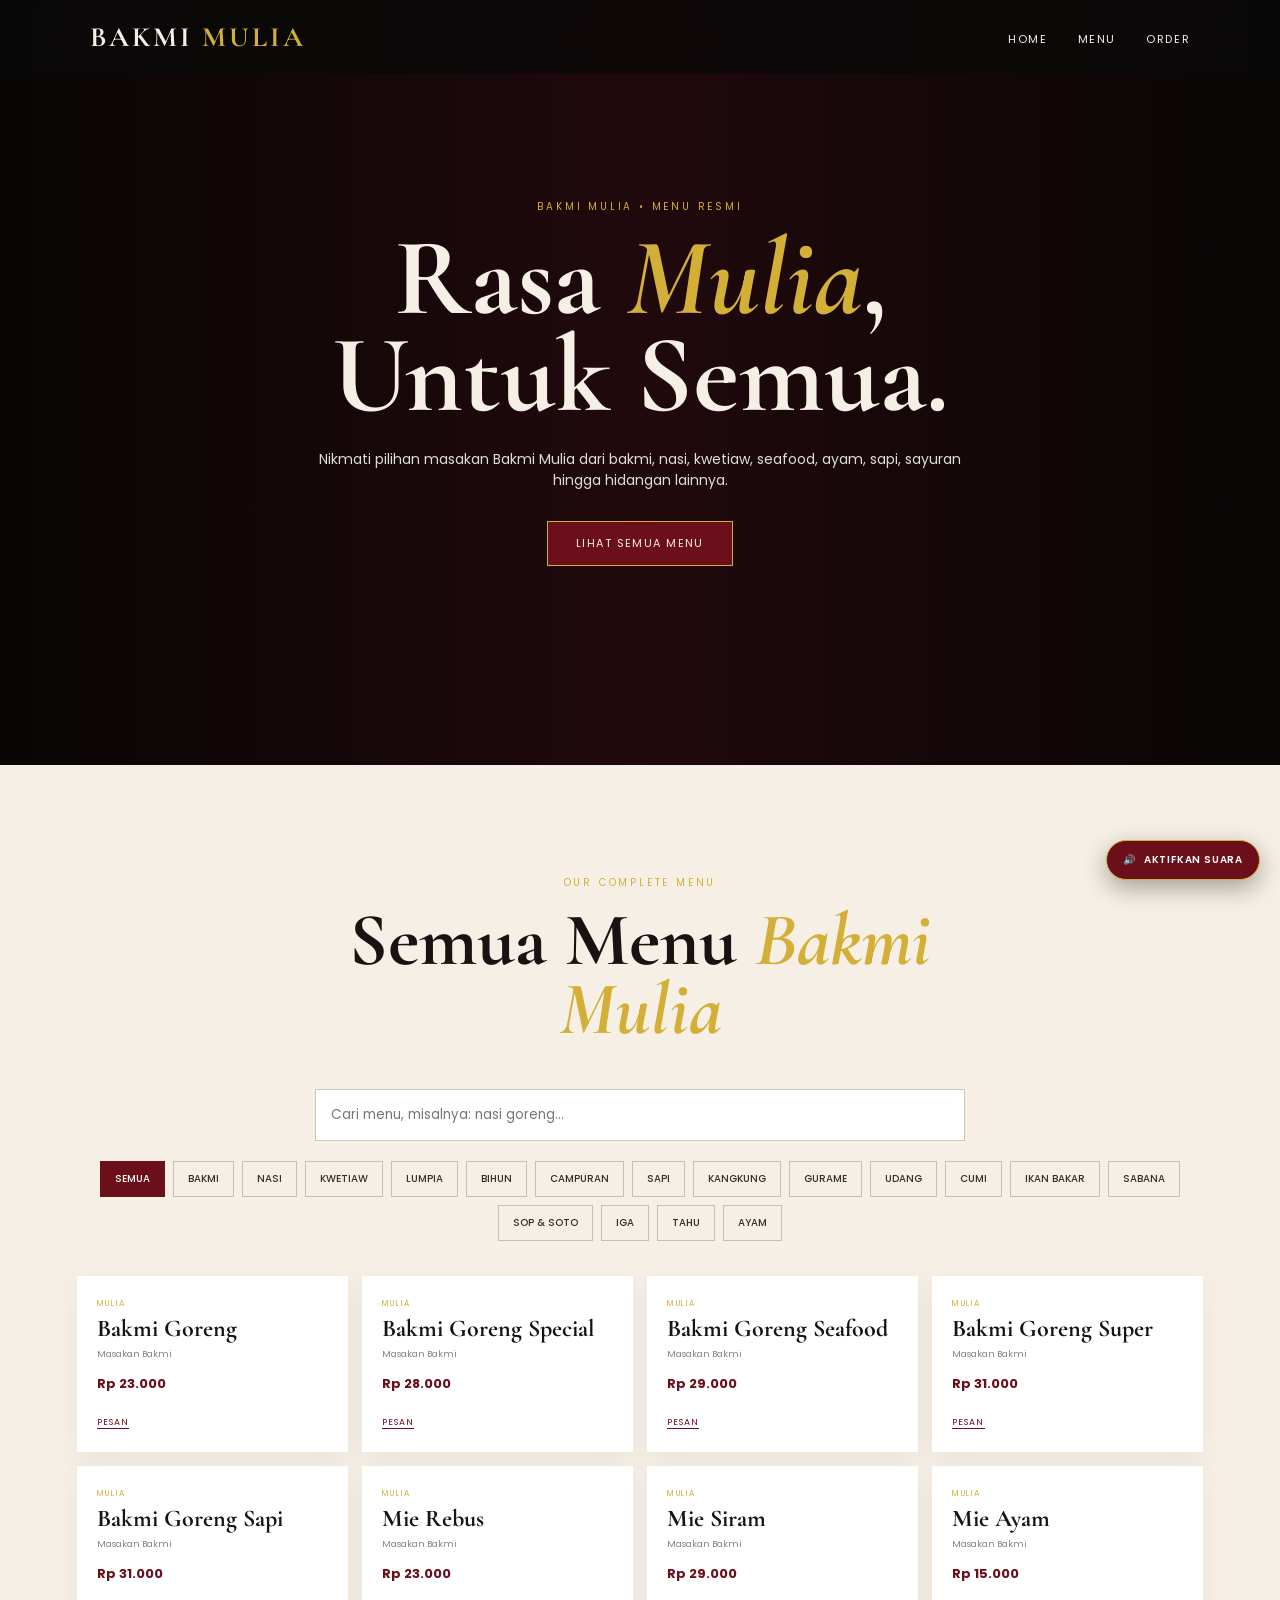
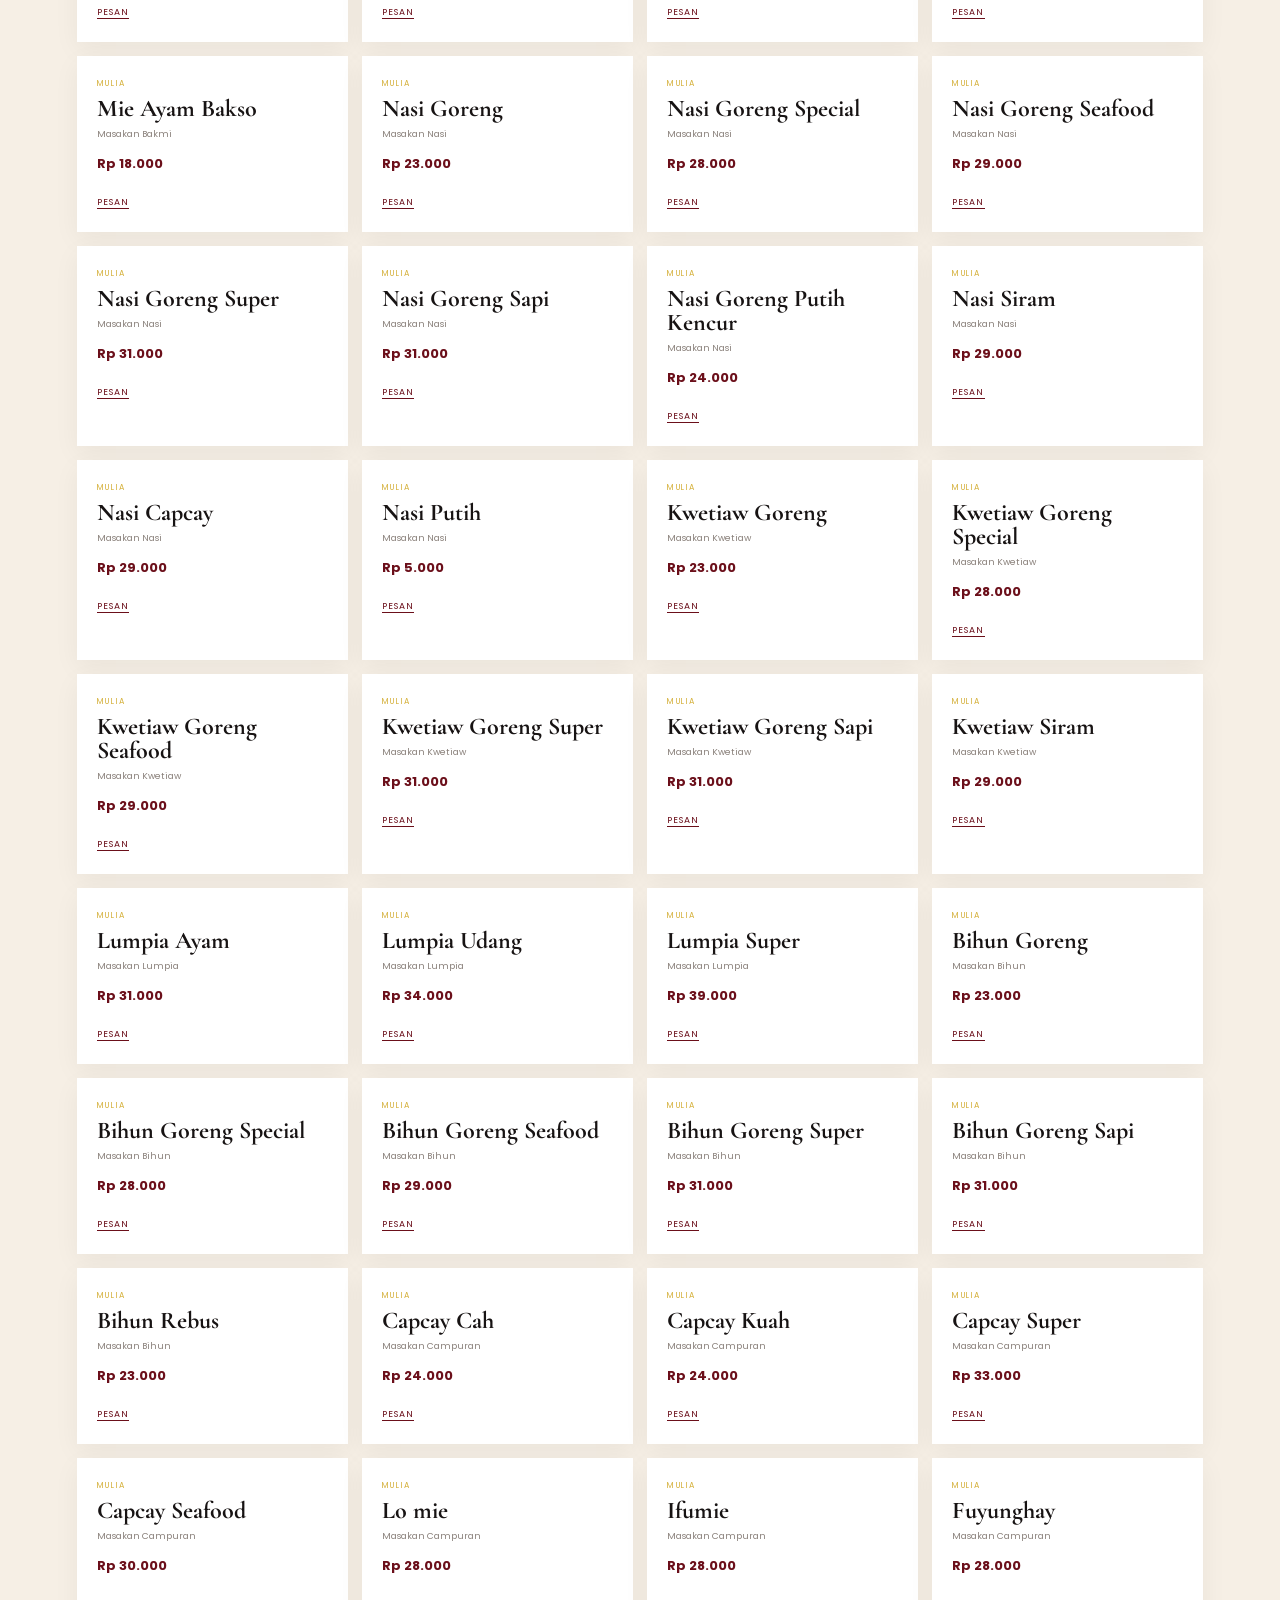
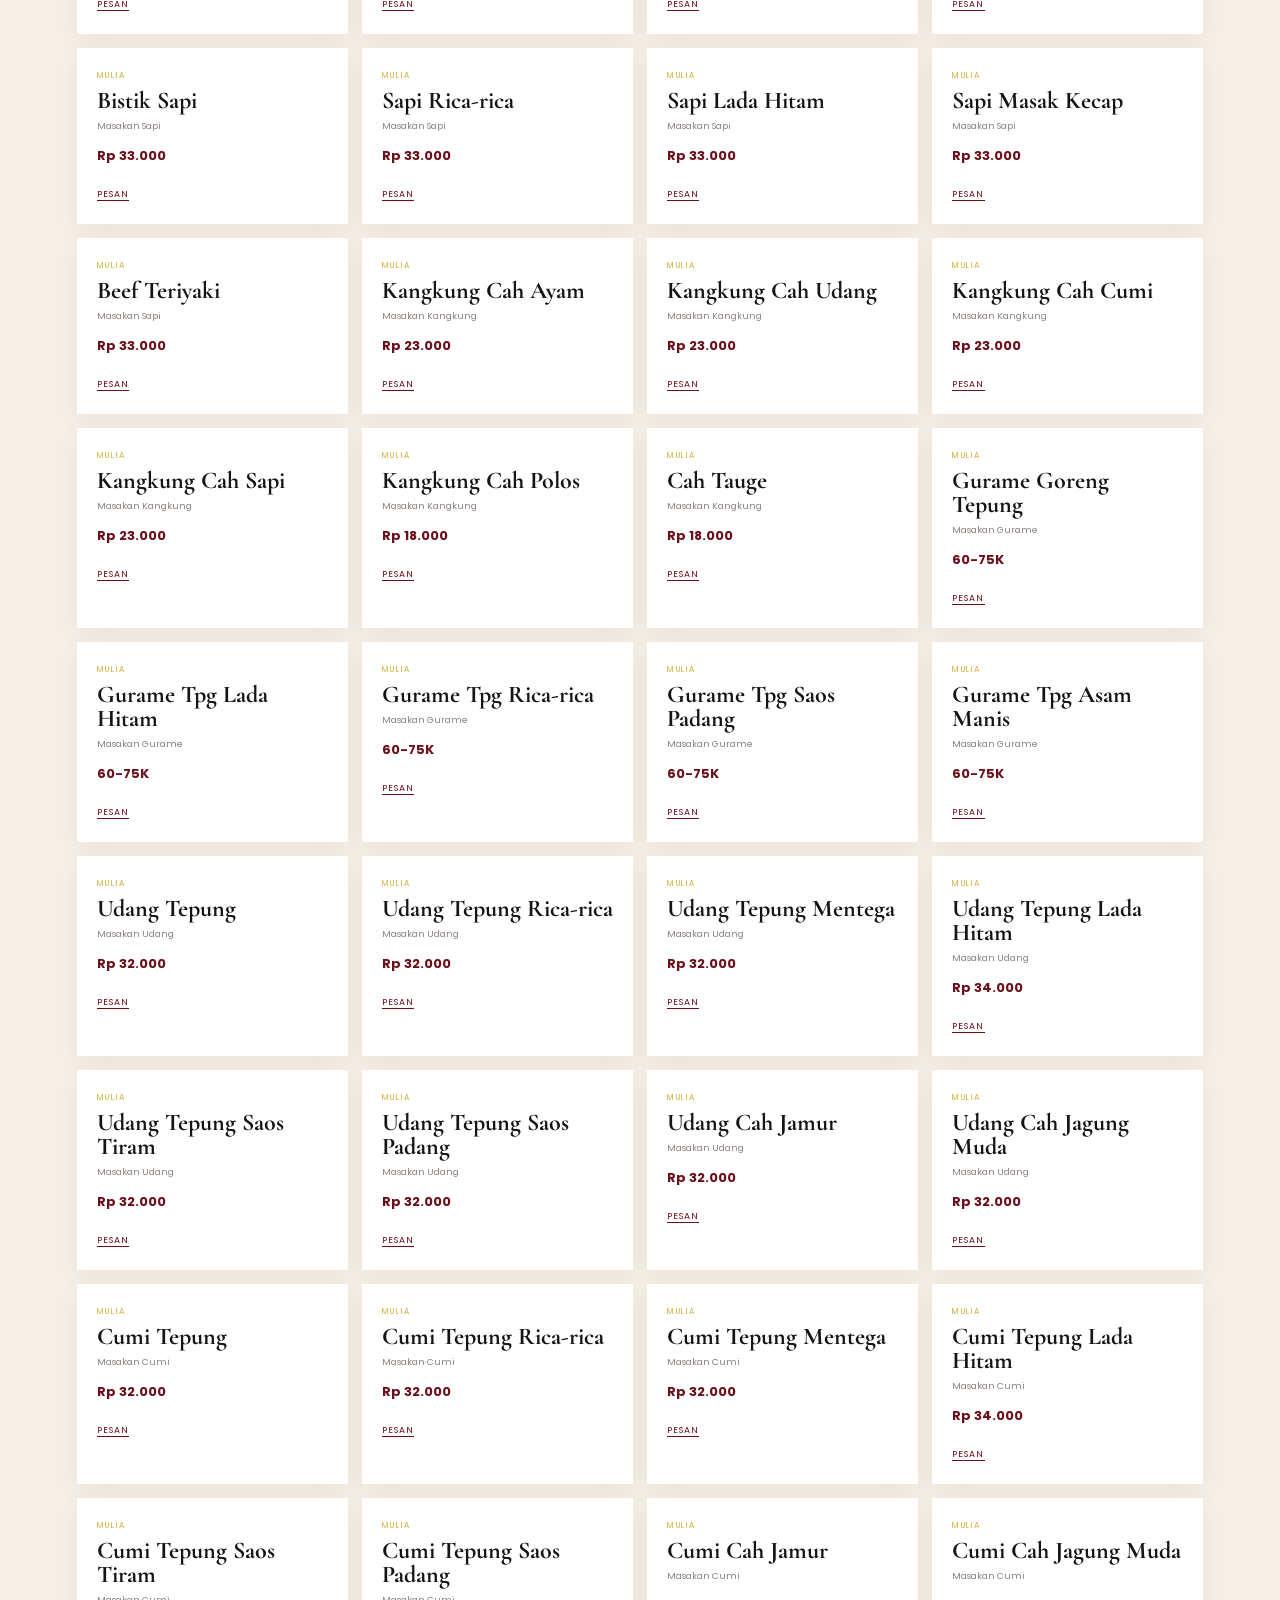
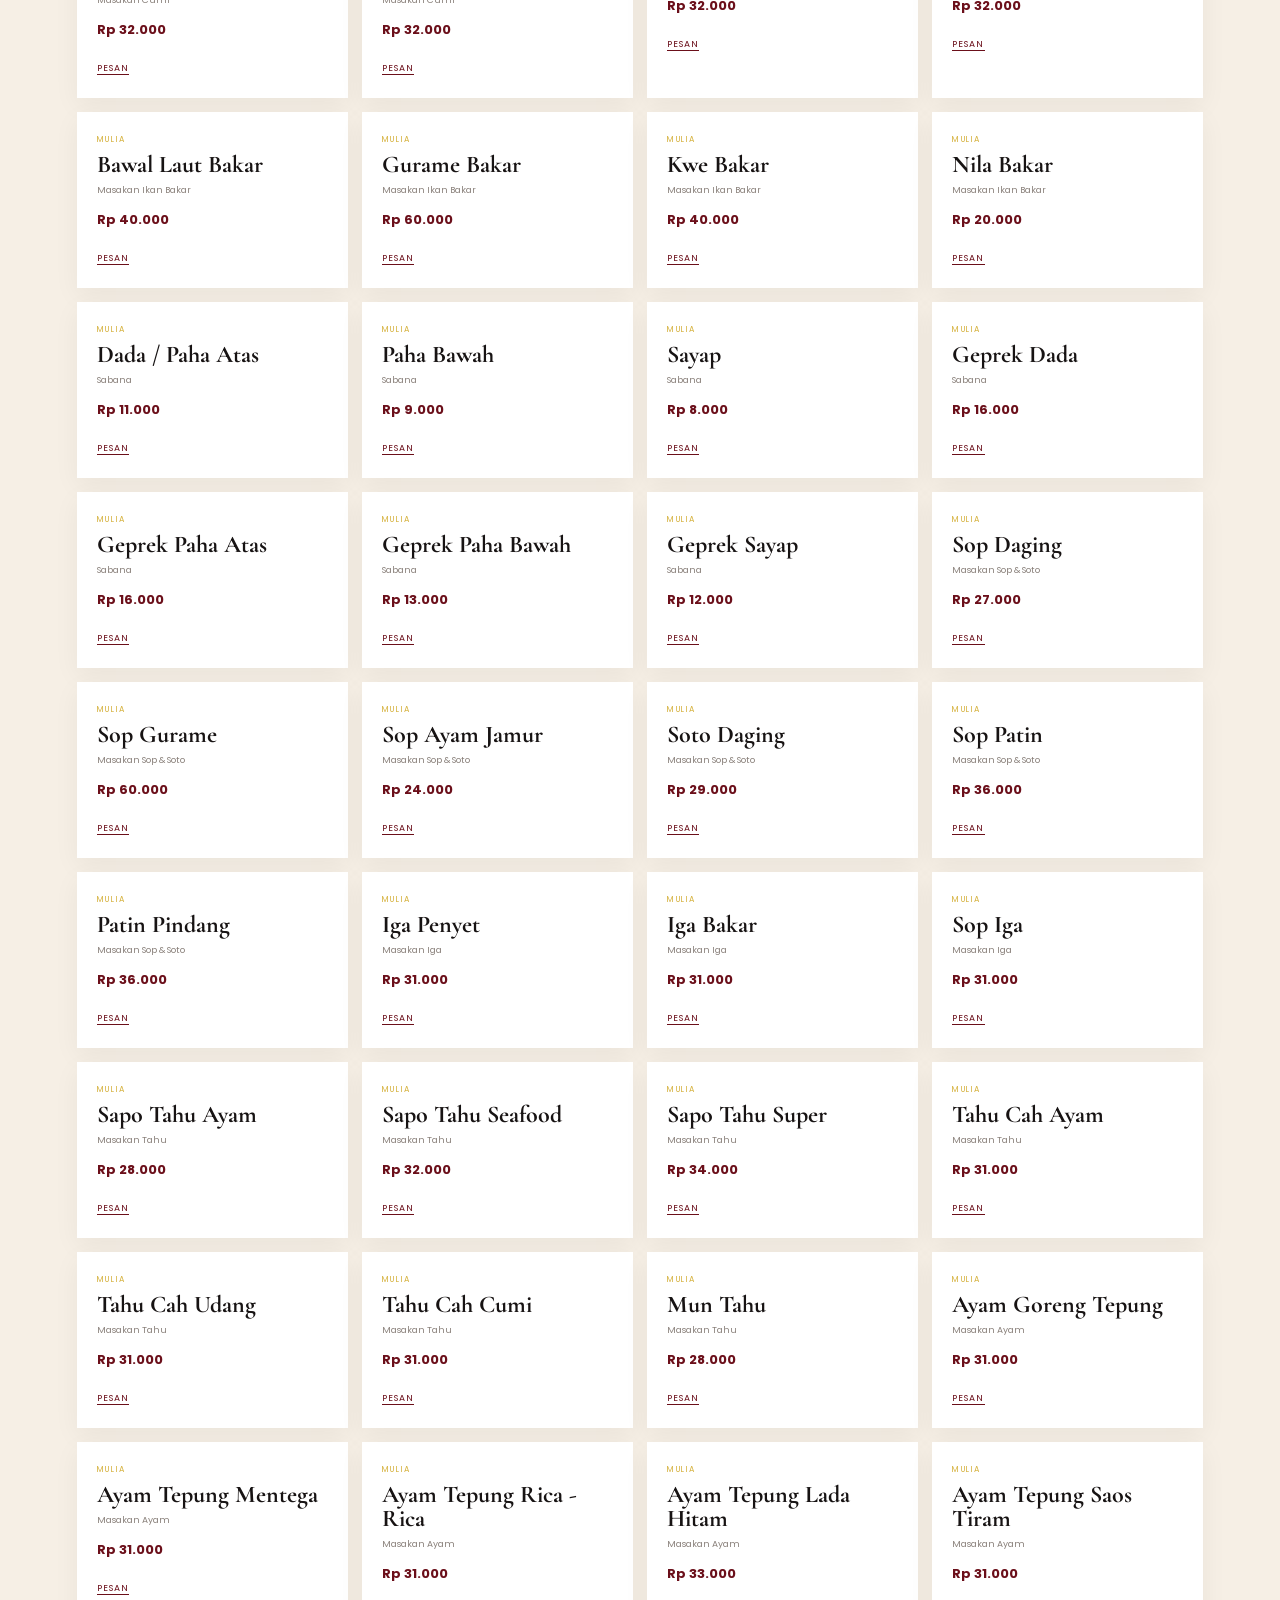
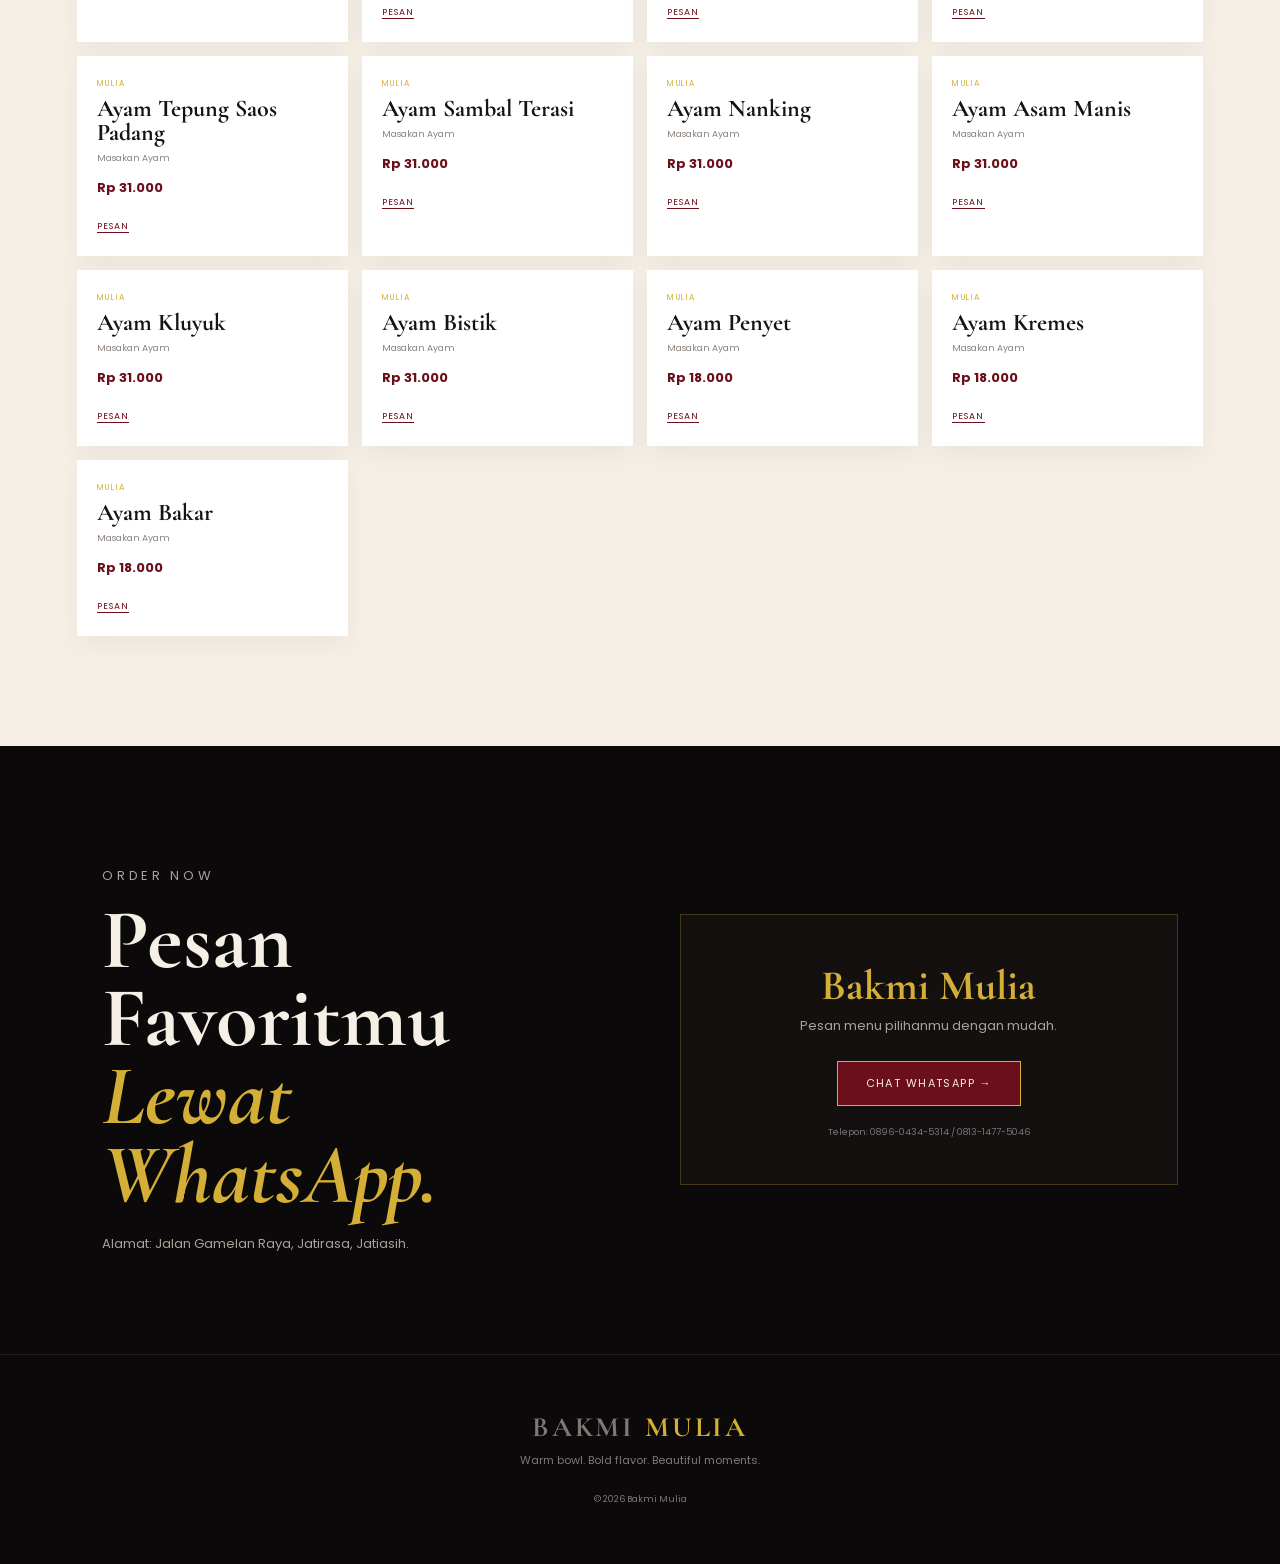
==== commit f9cafd43: "Add files via upload" ====
--- a/index.html
+++ b/index.html
@@ -1,4 +1,4 @@
-<!DOCTYPE html><html lang="id"><head><meta charset="UTF-8"><meta name="viewport" content="width=device-width,initial-scale=1.0"><title>Bakmi Mulia — Menu Lengkap</title><link rel="preconnect" href="https://fonts.googleapis.com"><link rel="preconnect" href="https://fonts.gstatic.com" crossorigin><link href="https://fonts.googleapis.com/css2?family=Cormorant+Garamond:wght@600;700&family=Poppins:wght@300;400;500;600;700&display=swap" rel="stylesheet"><link rel="stylesheet" href="style.css"></head><body>
+<!DOCTYPE html><html lang="id"><head><meta charset="UTF-8"><meta name="viewport" content="width=device-width,initial-scale=1.0"><title>Bakmi Mulia — Menu Lengkap</title><link rel="preconnect" href="https://fonts.googleapis.com"><link rel="preconnect" href="https://fonts.gstatic.com" crossorigin><link href="https://fonts.googleapis.com/css2?family=Cormorant+Garamond:wght@600;700&family=Poppins:wght@300;400;500;600;700&display=swap" rel="stylesheet"><link rel="stylesheet" href="style.css"></head><body><button id="voiceToggle" class="voice-toggle" type="button" aria-label="Aktifkan suara"><span>🔊</span><span id="voiceLabel">Aktifkan Suara</span></button>
 <nav><a class="brand" href="#home">BAKMI <span>MULIA</span></a><button class="menu-toggle">☰</button><ul class="nav-links"><li><a href="#home">Home</a></li><li><a href="#menu">Menu</a></li><li><a href="#order">Order</a></li></ul></nav>
 <header id="home" class="hero"><div class="shade"></div><div class="hero-content"><p class="eyebrow">BAKMI MULIA • MENU RESMI</p><h1>Rasa <em>Mulia</em>,<br>Untuk Semua.</h1><p>Nikmati pilihan masakan Bakmi Mulia dari bakmi, nasi, kwetiaw, seafood, ayam, sapi, sayuran hingga hidangan lainnya.</p><a class="btn" href="#menu">Lihat Semua Menu</a></div></header>
 <section id="menu" class="menu"><div class="heading"><p class="eyebrow">OUR COMPLETE MENU</p><h2>Semua Menu <em>Bakmi Mulia</em></h2></div>
--- a/style.css
+++ b/style.css
@@ -1 +1,28 @@
-*{box-sizing:border-box;margin:0;padding:0}:root{--b:#6b0f1a;--g:#d4af37;--k:#0b0909;--c:#f6efe5;--m:#aaa19a}html{scroll-behavior:smooth}body{font-family:Poppins,sans-serif;background:var(--k);color:var(--c)}a{text-decoration:none;color:inherit}nav{position:fixed;z-index:20;top:0;width:100%;padding:20px 7%;display:flex;justify-content:space-between;align-items:center;background:#0b0909cc;backdrop-filter:blur(14px)}.brand,footer b{font:700 28px "Cormorant Garamond";letter-spacing:.1em}.brand span,footer span{color:var(--g)}.nav-links{display:flex;list-style:none;gap:30px}.nav-links a{font-size:11px;text-transform:uppercase;letter-spacing:.15em}.nav-links a:hover{color:var(--g)}.menu-toggle{display:none;background:none;border:0;color:white;font-size:24px}.hero{height:85vh;min-height:600px;position:relative;display:grid;place-items:center;text-align:center;background:url("https://images.unsplash.com/photo-1552611052-33e04de081de?auto=format&fit=crop&w=2200&q=90") center/cover fixed}.shade{position:absolute;inset:0;background:linear-gradient(90deg,#080505e8,#3a091075,#080505d9)}.hero-content{position:relative;max-width:850px;padding:80px 20px}.eyebrow{color:var(--g);font-size:10px;letter-spacing:.28em;margin-bottom:15px}h1,h2,h3{font-family:"Cormorant Garamond"}h1{font-size:clamp(60px,9vw,110px);line-height:.88}em{color:var(--g)}.hero-content p:not(.eyebrow){color:#ddd;max-width:650px;margin:25px auto 30px;font-size:14px}.btn{display:inline-block;padding:13px 28px;background:var(--b);border:1px solid var(--g);font-size:11px;text-transform:uppercase;letter-spacing:.13em;transition:.3s}.btn:hover{background:var(--g);color:#111}.menu{background:var(--c);color:#171313;padding:110px 6%}.heading{text-align:center;max-width:700px;margin:auto auto 45px}.heading h2,.order h2{font-size:clamp(48px,6vw,75px);line-height:.92;margin-bottom:15px}.heading>p:last-child{color:#756e68;font-size:13px}.search-wrap{max-width:650px;margin:0 auto 20px}#search{width:100%;padding:15px;border:1px solid #d0c7bd;background:#fff;outline:none;font-family:inherit}.filters{display:flex;gap:8px;flex-wrap:wrap;justify-content:center;max-width:1200px;margin:0 auto 35px}.filter{padding:9px 14px;border:1px solid #c9beb2;background:transparent;color:#382d2a;font:500 10px Poppins;cursor:pointer;text-transform:uppercase}.filter.active,.filter:hover{background:var(--b);color:white;border-color:var(--b)}.grid{max-width:1350px;margin:auto;display:grid;grid-template-columns:repeat(4,1fr);gap:14px}.menu-card{background:white;padding:20px;box-shadow:0 8px 25px #1d0a0a0d;transition:.25s;border-top:2px solid transparent}.menu-card:hover{transform:translateY(-5px);border-top-color:var(--g)}.num{font-size:8px;letter-spacing:.2em;color:var(--g)}.menu-card h3{font-size:24px;line-height:1;margin:7px 0}.menu-card p{font-size:9px;color:#8a817b;margin-bottom:13px}.menu-card strong{display:block;color:var(--b);font-size:13px;margin-bottom:13px}.menu-card a{font-size:9px;text-transform:uppercase;letter-spacing:.12em;color:var(--b);border-bottom:1px solid var(--b)}.empty{display:none;text-align:center;margin-top:30px;color:#777}.order{padding:100px 8%;display:grid;grid-template-columns:1fr 1fr;gap:80px;align-items:center}.order h2{font-size:clamp(55px,7vw,85px)}.order p{color:var(--m);font-size:13px;margin-top:20px}.order-box{background:#151010;border:1px solid #d4af3740;padding:45px;text-align:center}.order-box h3{font-size:42px;color:var(--g)}.order-box p{margin:5px 0 25px}.order-box small{display:block;color:#777;font-size:9px;margin-top:20px}footer{text-align:center;padding:55px 8%;border-top:1px solid #241b1c;color:#807873}footer p{font-size:11px;margin:8px 0 15px}footer small{font-size:9px}@media(max-width:900px){.grid{grid-template-columns:repeat(2,1fr)}}@media(max-width:650px){nav{padding:18px 6%}.menu-toggle{display:block}.nav-links{display:none;position:absolute;top:65px;left:0;width:100%;background:#0b0909f7;padding:22px;flex-direction:column}.nav-links.open{display:flex}.hero{background-attachment:scroll}.menu{padding:80px 5%}.grid{grid-template-columns:1fr}.order{grid-template-columns:1fr;padding:80px 7%;gap:45px}}+*{box-sizing:border-box;margin:0;padding:0}:root{--b:#6b0f1a;--g:#d4af37;--k:#0b0909;--c:#f6efe5;--m:#aaa19a}html{scroll-behavior:smooth}body{font-family:Poppins,sans-serif;background:var(--k);color:var(--c)}a{text-decoration:none;color:inherit}nav{position:fixed;z-index:20;top:0;width:100%;padding:20px 7%;display:flex;justify-content:space-between;align-items:center;background:#0b0909cc;backdrop-filter:blur(14px)}.brand,footer b{font:700 28px "Cormorant Garamond";letter-spacing:.1em}.brand span,footer span{color:var(--g)}.nav-links{display:flex;list-style:none;gap:30px}.nav-links a{font-size:11px;text-transform:uppercase;letter-spacing:.15em}.nav-links a:hover{color:var(--g)}.menu-toggle{display:none;background:none;border:0;color:white;font-size:24px}.hero{height:85vh;min-height:600px;position:relative;display:grid;place-items:center;text-align:center;background:url("https://images.unsplash.com/photo-1552611052-33e04de081de?auto=format&fit=crop&w=2200&q=90") center/cover fixed}.shade{position:absolute;inset:0;background:linear-gradient(90deg,#080505e8,#3a091075,#080505d9)}.hero-content{position:relative;max-width:850px;padding:80px 20px}.eyebrow{color:var(--g);font-size:10px;letter-spacing:.28em;margin-bottom:15px}h1,h2,h3{font-family:"Cormorant Garamond"}h1{font-size:clamp(60px,9vw,110px);line-height:.88}em{color:var(--g)}.hero-content p:not(.eyebrow){color:#ddd;max-width:650px;margin:25px auto 30px;font-size:14px}.btn{display:inline-block;padding:13px 28px;background:var(--b);border:1px solid var(--g);font-size:11px;text-transform:uppercase;letter-spacing:.13em;transition:.3s}.btn:hover{background:var(--g);color:#111}.menu{background:var(--c);color:#171313;padding:110px 6%}.heading{text-align:center;max-width:700px;margin:auto auto 45px}.heading h2,.order h2{font-size:clamp(48px,6vw,75px);line-height:.92;margin-bottom:15px}.heading>p:last-child{color:#756e68;font-size:13px}.search-wrap{max-width:650px;margin:0 auto 20px}#search{width:100%;padding:15px;border:1px solid #d0c7bd;background:#fff;outline:none;font-family:inherit}.filters{display:flex;gap:8px;flex-wrap:wrap;justify-content:center;max-width:1200px;margin:0 auto 35px}.filter{padding:9px 14px;border:1px solid #c9beb2;background:transparent;color:#382d2a;font:500 10px Poppins;cursor:pointer;text-transform:uppercase}.filter.active,.filter:hover{background:var(--b);color:white;border-color:var(--b)}.grid{max-width:1350px;margin:auto;display:grid;grid-template-columns:repeat(4,1fr);gap:14px}.menu-card{background:white;padding:20px;box-shadow:0 8px 25px #1d0a0a0d;transition:.25s;border-top:2px solid transparent}.menu-card:hover{transform:translateY(-5px);border-top-color:var(--g)}.num{font-size:8px;letter-spacing:.2em;color:var(--g)}.menu-card h3{font-size:24px;line-height:1;margin:7px 0}.menu-card p{font-size:9px;color:#8a817b;margin-bottom:13px}.menu-card strong{display:block;color:var(--b);font-size:13px;margin-bottom:13px}.menu-card a{font-size:9px;text-transform:uppercase;letter-spacing:.12em;color:var(--b);border-bottom:1px solid var(--b)}.empty{display:none;text-align:center;margin-top:30px;color:#777}.order{padding:100px 8%;display:grid;grid-template-columns:1fr 1fr;gap:80px;align-items:center}.order h2{font-size:clamp(55px,7vw,85px)}.order p{color:var(--m);font-size:13px;margin-top:20px}.order-box{background:#151010;border:1px solid #d4af3740;padding:45px;text-align:center}.order-box h3{font-size:42px;color:var(--g)}.order-box p{margin:5px 0 25px}.order-box small{display:block;color:#777;font-size:9px;margin-top:20px}footer{text-align:center;padding:55px 8%;border-top:1px solid #241b1c;color:#807873}footer p{font-size:11px;margin:8px 0 15px}footer small{font-size:9px}@media(max-width:900px){.grid{grid-template-columns:repeat(2,1fr)}}@media(max-width:650px){nav{padding:18px 6%}.menu-toggle{display:block}.nav-links{display:none;position:absolute;top:65px;left:0;width:100%;background:#0b0909f7;padding:22px;flex-direction:column}.nav-links.open{display:flex}.hero{background-attachment:scroll}.menu{padding:80px 5%}.grid{grid-template-columns:1fr}.order{grid-template-columns:1fr;padding:80px 7%;gap:45px}}
+.voice-toggle{position:fixed;right:20px;bottom:20px;z-index:50;display:flex;align-items:center;gap:8px;padding:11px 16px;border:1px solid #d4af37;background:#6b0f1a;color:#fff;border-radius:999px;box-shadow:0 8px 25px #0005;cursor:pointer;font:600 10px Poppins,sans-serif;letter-spacing:.08em;text-transform:uppercase;transition:.25s}.voice-toggle:hover{background:#d4af37;color:#111;transform:translateY(-2px)}.voice-toggle.active{background:#d4af37;color:#111}.karaoke-active{background:linear-gradient(90deg,#d4af37,#f7e7a8,#d4af37)!important;color:#171313!important;box-shadow:0 0 0 4px #d4af3730,0 10px 30px #d4af3730;border-radius:6px;padding:2px 7px}.karaoke-word{background:#d4af37;color:#111;border-radius:4px;padding:0 3px}@media(max-width:650px){.voice-toggle{right:12px;bottom:12px;font-size:9px;padding:10px 13px}}
+
+
+/* 🍜 Custom Bakmi Mulia cursor + fading trail */
+* { cursor: url('cursor.png') 32 32, auto; }
+a, button, input, textarea, select { cursor: url('cursor.png') 32 32, pointer; }
+.cursor-trail {
+  position: fixed;
+  width: 52px;
+  height: 52px;
+  pointer-events: none;
+  z-index: 9999;
+  background: url('cursor.png') center / contain no-repeat;
+  transform: translate(-50%, -50%) scale(.78);
+  opacity: .5;
+  animation: fadeBakmiTrail .75s ease-out forwards;
+  filter: drop-shadow(0 4px 8px rgba(0,0,0,.22));
+}
+@keyframes fadeBakmiTrail {
+  0% { opacity: .52; transform: translate(-50%, -50%) scale(.78); }
+  100% { opacity: 0; transform: translate(-50%, -50%) scale(.42); }
+}
+@media (max-width: 650px) {
+  * { cursor: auto; }
+  a, button, input, textarea, select { cursor: pointer; }
+  .cursor-trail { display: none; }
+}
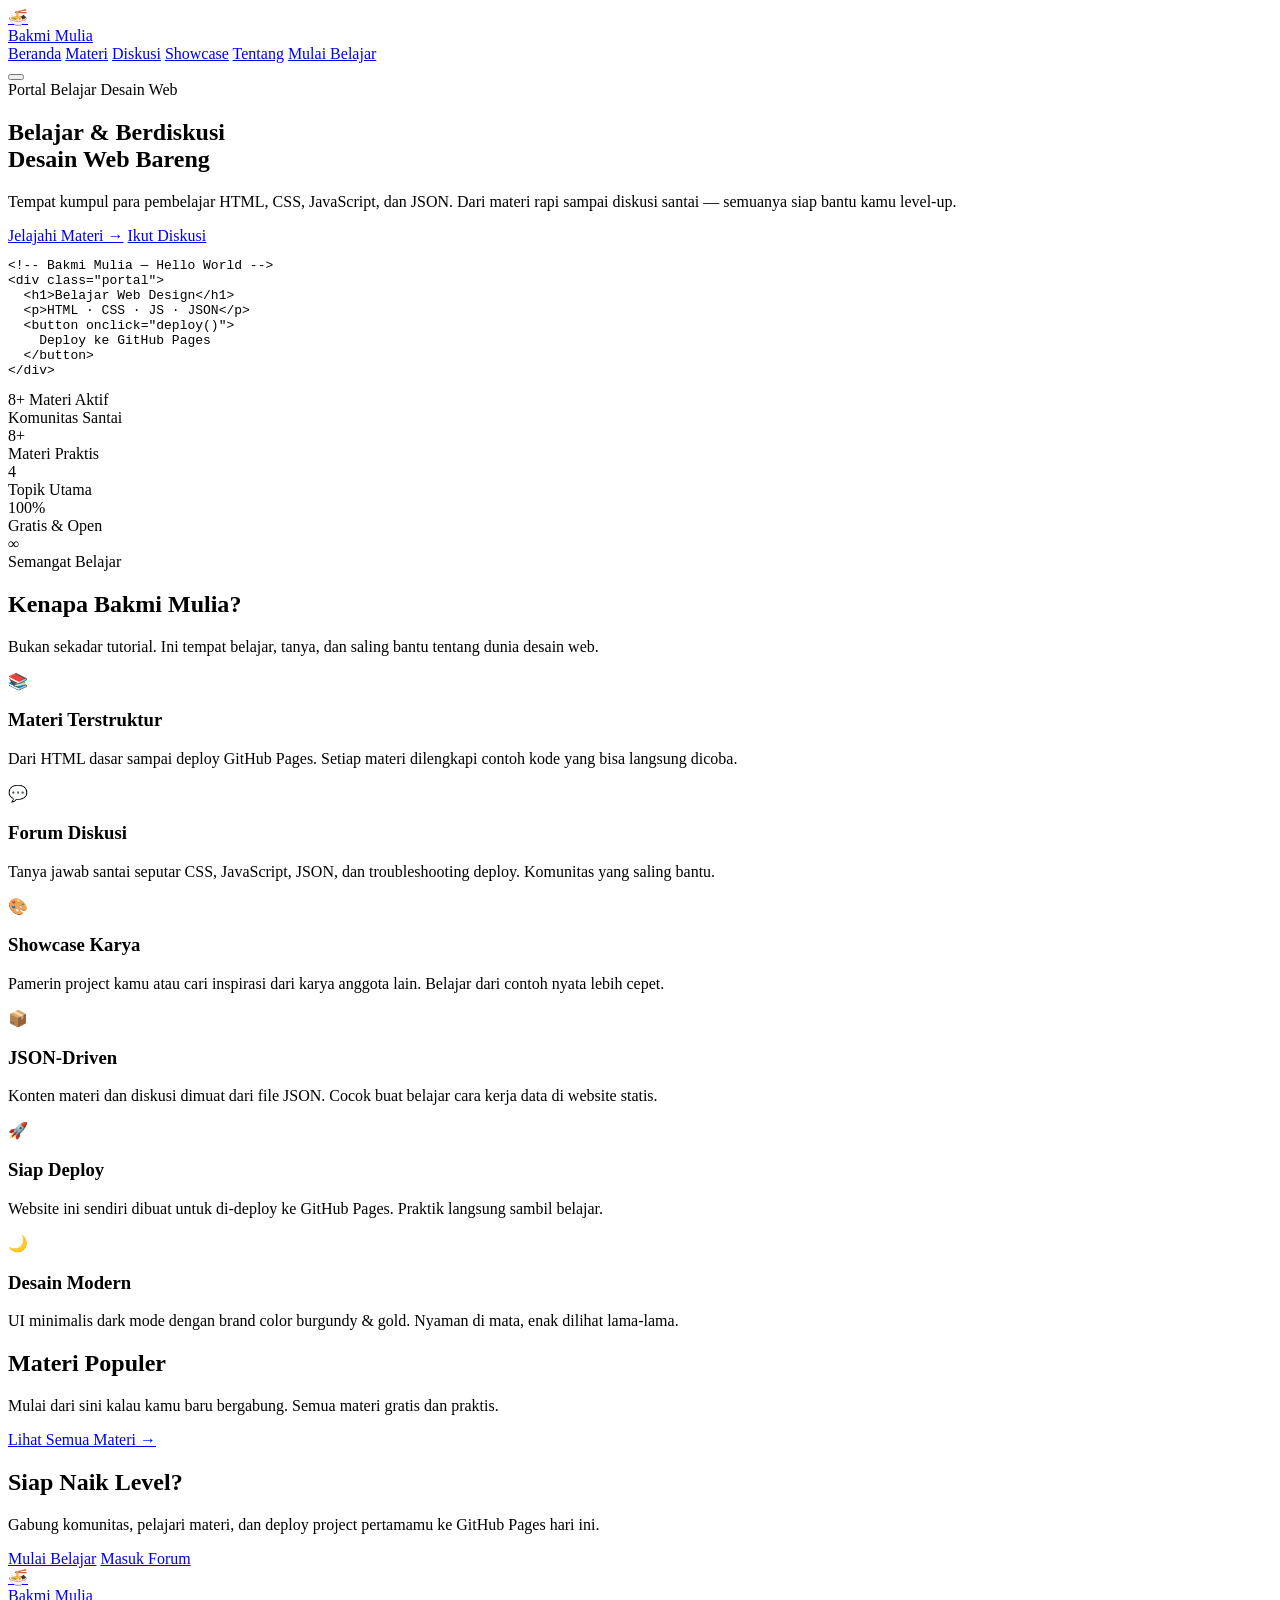
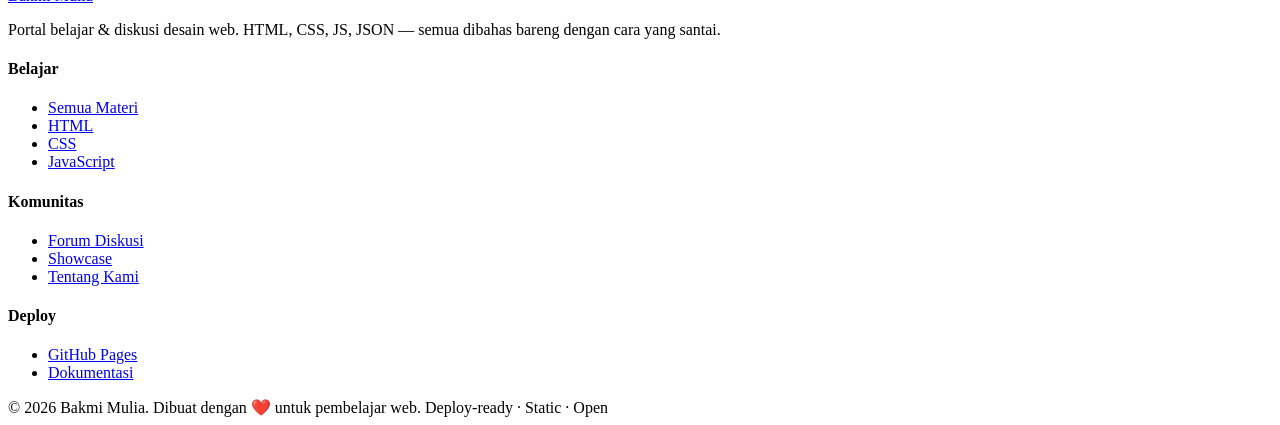
==== commit c6b8266b: "Add files via upload" ====
--- a/index.html
+++ b/index.html
@@ -1,7 +1,213 @@
-<!DOCTYPE html><html lang="id"><head><meta charset="UTF-8"><meta name="viewport" content="width=device-width,initial-scale=1.0"><title>Bakmi Mulia — Menu Lengkap</title><link rel="preconnect" href="https://fonts.googleapis.com"><link rel="preconnect" href="https://fonts.gstatic.com" crossorigin><link href="https://fonts.googleapis.com/css2?family=Cormorant+Garamond:wght@600;700&family=Poppins:wght@300;400;500;600;700&display=swap" rel="stylesheet"><link rel="stylesheet" href="style.css"></head><body><button id="voiceToggle" class="voice-toggle" type="button" aria-label="Aktifkan suara"><span>🔊</span><span id="voiceLabel">Aktifkan Suara</span></button>
-<nav><a class="brand" href="#home">BAKMI <span>MULIA</span></a><button class="menu-toggle">☰</button><ul class="nav-links"><li><a href="#home">Home</a></li><li><a href="#menu">Menu</a></li><li><a href="#order">Order</a></li></ul></nav>
-<header id="home" class="hero"><div class="shade"></div><div class="hero-content"><p class="eyebrow">BAKMI MULIA • MENU RESMI</p><h1>Rasa <em>Mulia</em>,<br>Untuk Semua.</h1><p>Nikmati pilihan masakan Bakmi Mulia dari bakmi, nasi, kwetiaw, seafood, ayam, sapi, sayuran hingga hidangan lainnya.</p><a class="btn" href="#menu">Lihat Semua Menu</a></div></header>
-<section id="menu" class="menu"><div class="heading"><p class="eyebrow">OUR COMPLETE MENU</p><h2>Semua Menu <em>Bakmi Mulia</em></h2></div>
-<div class="search-wrap"><input id="search" placeholder="Cari menu, misalnya: nasi goreng..."></div><div class="filters"><button class="filter active" data-filter="all">Semua</button><button class="filter" data-filter="Masakan Bakmi">Bakmi</button><button class="filter" data-filter="Masakan Nasi">Nasi</button><button class="filter" data-filter="Masakan Kwetiaw">Kwetiaw</button><button class="filter" data-filter="Masakan Lumpia">Lumpia</button><button class="filter" data-filter="Masakan Bihun">Bihun</button><button class="filter" data-filter="Masakan Campuran">Campuran</button><button class="filter" data-filter="Masakan Sapi">Sapi</button><button class="filter" data-filter="Masakan Kangkung">Kangkung</button><button class="filter" data-filter="Masakan Gurame">Gurame</button><button class="filter" data-filter="Masakan Udang">Udang</button><button class="filter" data-filter="Masakan Cumi">Cumi</button><button class="filter" data-filter="Masakan Ikan Bakar">Ikan Bakar</button><button class="filter" data-filter="Sabana">Sabana</button><button class="filter" data-filter="Masakan Sop &amp; Soto">Sop &amp; Soto</button><button class="filter" data-filter="Masakan Iga">Iga</button><button class="filter" data-filter="Masakan Tahu">Tahu</button><button class="filter" data-filter="Masakan Ayam">Ayam</button></div><div class="grid"><article class="menu-card" data-cat="Masakan Bakmi" data-name="bakmi goreng"><div class="num">MULIA</div><h3>Bakmi Goreng</h3><p>Masakan Bakmi</p><strong>Rp 23.000</strong><a target="_blank" href="https://wa.me/6282114546703?text=Halo%20kak%20Dinda%2C%20aku%20cek%20di%20website%20Bakmi%20Mulia%20kamu%20keren.%20Mau%20dong%20pesan%20menu%20Bakmi%20Goreng">Pesan</a></article><article class="menu-card" data-cat="Masakan Bakmi" data-name="bakmi goreng special"><div class="num">MULIA</div><h3>Bakmi Goreng Special</h3><p>Masakan Bakmi</p><strong>Rp 28.000</strong><a target="_blank" href="https://wa.me/6282114546703?text=Halo%20kak%20Dinda%2C%20aku%20cek%20di%20website%20Bakmi%20Mulia%20kamu%20keren.%20Mau%20dong%20pesan%20menu%20Bakmi%20Goreng%20Special">Pesan</a></article><article class="menu-card" data-cat="Masakan Bakmi" data-name="bakmi goreng seafood"><div class="num">MULIA</div><h3>Bakmi Goreng Seafood</h3><p>Masakan Bakmi</p><strong>Rp 29.000</strong><a target="_blank" href="https://wa.me/6282114546703?text=Halo%20kak%20Dinda%2C%20aku%20cek%20di%20website%20Bakmi%20Mulia%20kamu%20keren.%20Mau%20dong%20pesan%20menu%20Bakmi%20Goreng%20Seafood">Pesan</a></article><article class="menu-card" data-cat="Masakan Bakmi" data-name="bakmi goreng super"><div class="num">MULIA</div><h3>Bakmi Goreng Super</h3><p>Masakan Bakmi</p><strong>Rp 31.000</strong><a target="_blank" href="https://wa.me/6282114546703?text=Halo%20kak%20Dinda%2C%20aku%20cek%20di%20website%20Bakmi%20Mulia%20kamu%20keren.%20Mau%20dong%20pesan%20menu%20Bakmi%20Goreng%20Super">Pesan</a></article><article class="menu-card" data-cat="Masakan Bakmi" data-name="bakmi goreng sapi"><div class="num">MULIA</div><h3>Bakmi Goreng Sapi</h3><p>Masakan Bakmi</p><strong>Rp 31.000</strong><a target="_blank" href="https://wa.me/6282114546703?text=Halo%20kak%20Dinda%2C%20aku%20cek%20di%20website%20Bakmi%20Mulia%20kamu%20keren.%20Mau%20dong%20pesan%20menu%20Bakmi%20Goreng%20Sapi">Pesan</a></article><article class="menu-card" data-cat="Masakan Bakmi" data-name="mie rebus"><div class="num">MULIA</div><h3>Mie Rebus</h3><p>Masakan Bakmi</p><strong>Rp 23.000</strong><a target="_blank" href="https://wa.me/6282114546703?text=Halo%20kak%20Dinda%2C%20aku%20cek%20di%20website%20Bakmi%20Mulia%20kamu%20keren.%20Mau%20dong%20pesan%20menu%20Mie%20Rebus">Pesan</a></article><article class="menu-card" data-cat="Masakan Bakmi" data-name="mie siram"><div class="num">MULIA</div><h3>Mie Siram</h3><p>Masakan Bakmi</p><strong>Rp 29.000</strong><a target="_blank" href="https://wa.me/6282114546703?text=Halo%20kak%20Dinda%2C%20aku%20cek%20di%20website%20Bakmi%20Mulia%20kamu%20keren.%20Mau%20dong%20pesan%20menu%20Mie%20Siram">Pesan</a></article><article class="menu-card" data-cat="Masakan Bakmi" data-name="mie ayam"><div class="num">MULIA</div><h3>Mie Ayam</h3><p>Masakan Bakmi</p><strong>Rp 15.000</strong><a target="_blank" href="https://wa.me/6282114546703?text=Halo%20kak%20Dinda%2C%20aku%20cek%20di%20website%20Bakmi%20Mulia%20kamu%20keren.%20Mau%20dong%20pesan%20menu%20Mie%20Ayam">Pesan</a></article><article class="menu-card" data-cat="Masakan Bakmi" data-name="mie ayam bakso"><div class="num">MULIA</div><h3>Mie Ayam Bakso</h3><p>Masakan Bakmi</p><strong>Rp 18.000</strong><a target="_blank" href="https://wa.me/6282114546703?text=Halo%20kak%20Dinda%2C%20aku%20cek%20di%20website%20Bakmi%20Mulia%20kamu%20keren.%20Mau%20dong%20pesan%20menu%20Mie%20Ayam%20Bakso">Pesan</a></article><article class="menu-card" data-cat="Masakan Nasi" data-name="nasi goreng"><div class="num">MULIA</div><h3>Nasi Goreng</h3><p>Masakan Nasi</p><strong>Rp 23.000</strong><a target="_blank" href="https://wa.me/6282114546703?text=Halo%20kak%20Dinda%2C%20aku%20cek%20di%20website%20Bakmi%20Mulia%20kamu%20keren.%20Mau%20dong%20pesan%20menu%20Nasi%20Goreng">Pesan</a></article><article class="menu-card" data-cat="Masakan Nasi" data-name="nasi goreng special"><div class="num">MULIA</div><h3>Nasi Goreng Special</h3><p>Masakan Nasi</p><strong>Rp 28.000</strong><a target="_blank" href="https://wa.me/6282114546703?text=Halo%20kak%20Dinda%2C%20aku%20cek%20di%20website%20Bakmi%20Mulia%20kamu%20keren.%20Mau%20dong%20pesan%20menu%20Nasi%20Goreng%20Special">Pesan</a></article><article class="menu-card" data-cat="Masakan Nasi" data-name="nasi goreng seafood"><div class="num">MULIA</div><h3>Nasi Goreng Seafood</h3><p>Masakan Nasi</p><strong>Rp 29.000</strong><a target="_blank" href="https://wa.me/6282114546703?text=Halo%20kak%20Dinda%2C%20aku%20cek%20di%20website%20Bakmi%20Mulia%20kamu%20keren.%20Mau%20dong%20pesan%20menu%20Nasi%20Goreng%20Seafood">Pesan</a></article><article class="menu-card" data-cat="Masakan Nasi" data-name="nasi goreng super"><div class="num">MULIA</div><h3>Nasi Goreng Super</h3><p>Masakan Nasi</p><strong>Rp 31.000</strong><a target="_blank" href="https://wa.me/6282114546703?text=Halo%20kak%20Dinda%2C%20aku%20cek%20di%20website%20Bakmi%20Mulia%20kamu%20keren.%20Mau%20dong%20pesan%20menu%20Nasi%20Goreng%20Super">Pesan</a></article><article class="menu-card" data-cat="Masakan Nasi" data-name="nasi goreng sapi"><div class="num">MULIA</div><h3>Nasi Goreng Sapi</h3><p>Masakan Nasi</p><strong>Rp 31.000</strong><a target="_blank" href="https://wa.me/6282114546703?text=Halo%20kak%20Dinda%2C%20aku%20cek%20di%20website%20Bakmi%20Mulia%20kamu%20keren.%20Mau%20dong%20pesan%20menu%20Nasi%20Goreng%20Sapi">Pesan</a></article><article class="menu-card" data-cat="Masakan Nasi" data-name="nasi goreng putih kencur"><div class="num">MULIA</div><h3>Nasi Goreng Putih Kencur</h3><p>Masakan Nasi</p><strong>Rp 24.000</strong><a target="_blank" href="https://wa.me/6282114546703?text=Halo%20kak%20Dinda%2C%20aku%20cek%20di%20website%20Bakmi%20Mulia%20kamu%20keren.%20Mau%20dong%20pesan%20menu%20Nasi%20Goreng%20Putih%20Kencur">Pesan</a></article><article class="menu-card" data-cat="Masakan Nasi" data-name="nasi siram"><div class="num">MULIA</div><h3>Nasi Siram</h3><p>Masakan Nasi</p><strong>Rp 29.000</strong><a target="_blank" href="https://wa.me/6282114546703?text=Halo%20kak%20Dinda%2C%20aku%20cek%20di%20website%20Bakmi%20Mulia%20kamu%20keren.%20Mau%20dong%20pesan%20menu%20Nasi%20Siram">Pesan</a></article><article class="menu-card" data-cat="Masakan Nasi" data-name="nasi capcay"><div class="num">MULIA</div><h3>Nasi Capcay</h3><p>Masakan Nasi</p><strong>Rp 29.000</strong><a target="_blank" href="https://wa.me/6282114546703?text=Halo%20kak%20Dinda%2C%20aku%20cek%20di%20website%20Bakmi%20Mulia%20kamu%20keren.%20Mau%20dong%20pesan%20menu%20Nasi%20Capcay">Pesan</a></article><article class="menu-card" data-cat="Masakan Nasi" data-name="nasi putih"><div class="num">MULIA</div><h3>Nasi Putih</h3><p>Masakan Nasi</p><strong>Rp 5.000</strong><a target="_blank" href="https://wa.me/6282114546703?text=Halo%20kak%20Dinda%2C%20aku%20cek%20di%20website%20Bakmi%20Mulia%20kamu%20keren.%20Mau%20dong%20pesan%20menu%20Nasi%20Putih">Pesan</a></article><article class="menu-card" data-cat="Masakan Kwetiaw" data-name="kwetiaw goreng"><div class="num">MULIA</div><h3>Kwetiaw Goreng</h3><p>Masakan Kwetiaw</p><strong>Rp 23.000</strong><a target="_blank" href="https://wa.me/6282114546703?text=Halo%20kak%20Dinda%2C%20aku%20cek%20di%20website%20Bakmi%20Mulia%20kamu%20keren.%20Mau%20dong%20pesan%20menu%20Kwetiaw%20Goreng">Pesan</a></article><article class="menu-card" data-cat="Masakan Kwetiaw" data-name="kwetiaw goreng special"><div class="num">MULIA</div><h3>Kwetiaw Goreng Special</h3><p>Masakan Kwetiaw</p><strong>Rp 28.000</strong><a target="_blank" href="https://wa.me/6282114546703?text=Halo%20kak%20Dinda%2C%20aku%20cek%20di%20website%20Bakmi%20Mulia%20kamu%20keren.%20Mau%20dong%20pesan%20menu%20Kwetiaw%20Goreng%20Special">Pesan</a></article><article class="menu-card" data-cat="Masakan Kwetiaw" data-name="kwetiaw goreng seafood"><div class="num">MULIA</div><h3>Kwetiaw Goreng Seafood</h3><p>Masakan Kwetiaw</p><strong>Rp 29.000</strong><a target="_blank" href="https://wa.me/6282114546703?text=Halo%20kak%20Dinda%2C%20aku%20cek%20di%20website%20Bakmi%20Mulia%20kamu%20keren.%20Mau%20dong%20pesan%20menu%20Kwetiaw%20Goreng%20Seafood">Pesan</a></article><article class="menu-card" data-cat="Masakan Kwetiaw" data-name="kwetiaw goreng super"><div class="num">MULIA</div><h3>Kwetiaw Goreng Super</h3><p>Masakan Kwetiaw</p><strong>Rp 31.000</strong><a target="_blank" href="https://wa.me/6282114546703?text=Halo%20kak%20Dinda%2C%20aku%20cek%20di%20website%20Bakmi%20Mulia%20kamu%20keren.%20Mau%20dong%20pesan%20menu%20Kwetiaw%20Goreng%20Super">Pesan</a></article><article class="menu-card" data-cat="Masakan Kwetiaw" data-name="kwetiaw goreng sapi"><div class="num">MULIA</div><h3>Kwetiaw Goreng Sapi</h3><p>Masakan Kwetiaw</p><strong>Rp 31.000</strong><a target="_blank" href="https://wa.me/6282114546703?text=Halo%20kak%20Dinda%2C%20aku%20cek%20di%20website%20Bakmi%20Mulia%20kamu%20keren.%20Mau%20dong%20pesan%20menu%20Kwetiaw%20Goreng%20Sapi">Pesan</a></article><article class="menu-card" data-cat="Masakan Kwetiaw" data-name="kwetiaw siram"><div class="num">MULIA</div><h3>Kwetiaw Siram</h3><p>Masakan Kwetiaw</p><strong>Rp 29.000</strong><a target="_blank" href="https://wa.me/6282114546703?text=Halo%20kak%20Dinda%2C%20aku%20cek%20di%20website%20Bakmi%20Mulia%20kamu%20keren.%20Mau%20dong%20pesan%20menu%20Kwetiaw%20Siram">Pesan</a></article><article class="menu-card" data-cat="Masakan Lumpia" data-name="lumpia ayam"><div class="num">MULIA</div><h3>Lumpia Ayam</h3><p>Masakan Lumpia</p><strong>Rp 31.000</strong><a target="_blank" href="https://wa.me/6282114546703?text=Halo%20kak%20Dinda%2C%20aku%20cek%20di%20website%20Bakmi%20Mulia%20kamu%20keren.%20Mau%20dong%20pesan%20menu%20Lumpia%20Ayam">Pesan</a></article><article class="menu-card" data-cat="Masakan Lumpia" data-name="lumpia udang"><div class="num">MULIA</div><h3>Lumpia Udang</h3><p>Masakan Lumpia</p><strong>Rp 34.000</strong><a target="_blank" href="https://wa.me/6282114546703?text=Halo%20kak%20Dinda%2C%20aku%20cek%20di%20website%20Bakmi%20Mulia%20kamu%20keren.%20Mau%20dong%20pesan%20menu%20Lumpia%20Udang">Pesan</a></article><article class="menu-card" data-cat="Masakan Lumpia" data-name="lumpia super"><div class="num">MULIA</div><h3>Lumpia Super</h3><p>Masakan Lumpia</p><strong>Rp 39.000</strong><a target="_blank" href="https://wa.me/6282114546703?text=Halo%20kak%20Dinda%2C%20aku%20cek%20di%20website%20Bakmi%20Mulia%20kamu%20keren.%20Mau%20dong%20pesan%20menu%20Lumpia%20Super">Pesan</a></article><article class="menu-card" data-cat="Masakan Bihun" data-name="bihun goreng"><div class="num">MULIA</div><h3>Bihun Goreng</h3><p>Masakan Bihun</p><strong>Rp 23.000</strong><a target="_blank" href="https://wa.me/6282114546703?text=Halo%20kak%20Dinda%2C%20aku%20cek%20di%20website%20Bakmi%20Mulia%20kamu%20keren.%20Mau%20dong%20pesan%20menu%20Bihun%20Goreng">Pesan</a></article><article class="menu-card" data-cat="Masakan Bihun" data-name="bihun goreng special"><div class="num">MULIA</div><h3>Bihun Goreng Special</h3><p>Masakan Bihun</p><strong>Rp 28.000</strong><a target="_blank" href="https://wa.me/6282114546703?text=Halo%20kak%20Dinda%2C%20aku%20cek%20di%20website%20Bakmi%20Mulia%20kamu%20keren.%20Mau%20dong%20pesan%20menu%20Bihun%20Goreng%20Special">Pesan</a></article><article class="menu-card" data-cat="Masakan Bihun" data-name="bihun goreng seafood"><div class="num">MULIA</div><h3>Bihun Goreng Seafood</h3><p>Masakan Bihun</p><strong>Rp 29.000</strong><a target="_blank" href="https://wa.me/6282114546703?text=Halo%20kak%20Dinda%2C%20aku%20cek%20di%20website%20Bakmi%20Mulia%20kamu%20keren.%20Mau%20dong%20pesan%20menu%20Bihun%20Goreng%20Seafood">Pesan</a></article><article class="menu-card" data-cat="Masakan Bihun" data-name="bihun goreng super"><div class="num">MULIA</div><h3>Bihun Goreng Super</h3><p>Masakan Bihun</p><strong>Rp 31.000</strong><a target="_blank" href="https://wa.me/6282114546703?text=Halo%20kak%20Dinda%2C%20aku%20cek%20di%20website%20Bakmi%20Mulia%20kamu%20keren.%20Mau%20dong%20pesan%20menu%20Bihun%20Goreng%20Super">Pesan</a></article><article class="menu-card" data-cat="Masakan Bihun" data-name="bihun goreng sapi"><div class="num">MULIA</div><h3>Bihun Goreng Sapi</h3><p>Masakan Bihun</p><strong>Rp 31.000</strong><a target="_blank" href="https://wa.me/6282114546703?text=Halo%20kak%20Dinda%2C%20aku%20cek%20di%20website%20Bakmi%20Mulia%20kamu%20keren.%20Mau%20dong%20pesan%20menu%20Bihun%20Goreng%20Sapi">Pesan</a></article><article class="menu-card" data-cat="Masakan Bihun" data-name="bihun rebus"><div class="num">MULIA</div><h3>Bihun Rebus</h3><p>Masakan Bihun</p><strong>Rp 23.000</strong><a target="_blank" href="https://wa.me/6282114546703?text=Halo%20kak%20Dinda%2C%20aku%20cek%20di%20website%20Bakmi%20Mulia%20kamu%20keren.%20Mau%20dong%20pesan%20menu%20Bihun%20Rebus">Pesan</a></article><article class="menu-card" data-cat="Masakan Campuran" data-name="capcay cah"><div class="num">MULIA</div><h3>Capcay Cah</h3><p>Masakan Campuran</p><strong>Rp 24.000</strong><a target="_blank" href="https://wa.me/6282114546703?text=Halo%20kak%20Dinda%2C%20aku%20cek%20di%20website%20Bakmi%20Mulia%20kamu%20keren.%20Mau%20dong%20pesan%20menu%20Capcay%20Cah">Pesan</a></article><article class="menu-card" data-cat="Masakan Campuran" data-name="capcay kuah"><div class="num">MULIA</div><h3>Capcay Kuah</h3><p>Masakan Campuran</p><strong>Rp 24.000</strong><a target="_blank" href="https://wa.me/6282114546703?text=Halo%20kak%20Dinda%2C%20aku%20cek%20di%20website%20Bakmi%20Mulia%20kamu%20keren.%20Mau%20dong%20pesan%20menu%20Capcay%20Kuah">Pesan</a></article><article class="menu-card" data-cat="Masakan Campuran" data-name="capcay super"><div class="num">MULIA</div><h3>Capcay Super</h3><p>Masakan Campuran</p><strong>Rp 33.000</strong><a target="_blank" href="https://wa.me/6282114546703?text=Halo%20kak%20Dinda%2C%20aku%20cek%20di%20website%20Bakmi%20Mulia%20kamu%20keren.%20Mau%20dong%20pesan%20menu%20Capcay%20Super">Pesan</a></article><article class="menu-card" data-cat="Masakan Campuran" data-name="capcay seafood"><div class="num">MULIA</div><h3>Capcay Seafood</h3><p>Masakan Campuran</p><strong>Rp 30.000</strong><a target="_blank" href="https://wa.me/6282114546703?text=Halo%20kak%20Dinda%2C%20aku%20cek%20di%20website%20Bakmi%20Mulia%20kamu%20keren.%20Mau%20dong%20pesan%20menu%20Capcay%20Seafood">Pesan</a></article><article class="menu-card" data-cat="Masakan Campuran" data-name="lo mie"><div class="num">MULIA</div><h3>Lo mie</h3><p>Masakan Campuran</p><strong>Rp 28.000</strong><a target="_blank" href="https://wa.me/6282114546703?text=Halo%20kak%20Dinda%2C%20aku%20cek%20di%20website%20Bakmi%20Mulia%20kamu%20keren.%20Mau%20dong%20pesan%20menu%20Lo%20mie">Pesan</a></article><article class="menu-card" data-cat="Masakan Campuran" data-name="ifumie"><div class="num">MULIA</div><h3>Ifumie</h3><p>Masakan Campuran</p><strong>Rp 28.000</strong><a target="_blank" href="https://wa.me/6282114546703?text=Halo%20kak%20Dinda%2C%20aku%20cek%20di%20website%20Bakmi%20Mulia%20kamu%20keren.%20Mau%20dong%20pesan%20menu%20Ifumie">Pesan</a></article><article class="menu-card" data-cat="Masakan Campuran" data-name="fuyunghay"><div class="num">MULIA</div><h3>Fuyunghay</h3><p>Masakan Campuran</p><strong>Rp 28.000</strong><a target="_blank" href="https://wa.me/6282114546703?text=Halo%20kak%20Dinda%2C%20aku%20cek%20di%20website%20Bakmi%20Mulia%20kamu%20keren.%20Mau%20dong%20pesan%20menu%20Fuyunghay">Pesan</a></article><article class="menu-card" data-cat="Masakan Sapi" data-name="bistik sapi"><div class="num">MULIA</div><h3>Bistik Sapi</h3><p>Masakan Sapi</p><strong>Rp 33.000</strong><a target="_blank" href="https://wa.me/6282114546703?text=Halo%20kak%20Dinda%2C%20aku%20cek%20di%20website%20Bakmi%20Mulia%20kamu%20keren.%20Mau%20dong%20pesan%20menu%20Bistik%20Sapi">Pesan</a></article><article class="menu-card" data-cat="Masakan Sapi" data-name="sapi rica-rica"><div class="num">MULIA</div><h3>Sapi Rica-rica</h3><p>Masakan Sapi</p><strong>Rp 33.000</strong><a target="_blank" href="https://wa.me/6282114546703?text=Halo%20kak%20Dinda%2C%20aku%20cek%20di%20website%20Bakmi%20Mulia%20kamu%20keren.%20Mau%20dong%20pesan%20menu%20Sapi%20Rica-rica">Pesan</a></article><article class="menu-card" data-cat="Masakan Sapi" data-name="sapi lada hitam"><div class="num">MULIA</div><h3>Sapi Lada Hitam</h3><p>Masakan Sapi</p><strong>Rp 33.000</strong><a target="_blank" href="https://wa.me/6282114546703?text=Halo%20kak%20Dinda%2C%20aku%20cek%20di%20website%20Bakmi%20Mulia%20kamu%20keren.%20Mau%20dong%20pesan%20menu%20Sapi%20Lada%20Hitam">Pesan</a></article><article class="menu-card" data-cat="Masakan Sapi" data-name="sapi masak kecap"><div class="num">MULIA</div><h3>Sapi Masak Kecap</h3><p>Masakan Sapi</p><strong>Rp 33.000</strong><a target="_blank" href="https://wa.me/6282114546703?text=Halo%20kak%20Dinda%2C%20aku%20cek%20di%20website%20Bakmi%20Mulia%20kamu%20keren.%20Mau%20dong%20pesan%20menu%20Sapi%20Masak%20Kecap">Pesan</a></article><article class="menu-card" data-cat="Masakan Sapi" data-name="beef teriyaki"><div class="num">MULIA</div><h3>Beef Teriyaki</h3><p>Masakan Sapi</p><strong>Rp 33.000</strong><a target="_blank" href="https://wa.me/6282114546703?text=Halo%20kak%20Dinda%2C%20aku%20cek%20di%20website%20Bakmi%20Mulia%20kamu%20keren.%20Mau%20dong%20pesan%20menu%20Beef%20Teriyaki">Pesan</a></article><article class="menu-card" data-cat="Masakan Kangkung" data-name="kangkung cah ayam"><div class="num">MULIA</div><h3>Kangkung Cah Ayam</h3><p>Masakan Kangkung</p><strong>Rp 23.000</strong><a target="_blank" href="https://wa.me/6282114546703?text=Halo%20kak%20Dinda%2C%20aku%20cek%20di%20website%20Bakmi%20Mulia%20kamu%20keren.%20Mau%20dong%20pesan%20menu%20Kangkung%20Cah%20Ayam">Pesan</a></article><article class="menu-card" data-cat="Masakan Kangkung" data-name="kangkung cah udang"><div class="num">MULIA</div><h3>Kangkung Cah Udang</h3><p>Masakan Kangkung</p><strong>Rp 23.000</strong><a target="_blank" href="https://wa.me/6282114546703?text=Halo%20kak%20Dinda%2C%20aku%20cek%20di%20website%20Bakmi%20Mulia%20kamu%20keren.%20Mau%20dong%20pesan%20menu%20Kangkung%20Cah%20Udang">Pesan</a></article><article class="menu-card" data-cat="Masakan Kangkung" data-name="kangkung cah cumi"><div class="num">MULIA</div><h3>Kangkung Cah Cumi</h3><p>Masakan Kangkung</p><strong>Rp 23.000</strong><a target="_blank" href="https://wa.me/6282114546703?text=Halo%20kak%20Dinda%2C%20aku%20cek%20di%20website%20Bakmi%20Mulia%20kamu%20keren.%20Mau%20dong%20pesan%20menu%20Kangkung%20Cah%20Cumi">Pesan</a></article><article class="menu-card" data-cat="Masakan Kangkung" data-name="kangkung cah sapi"><div class="num">MULIA</div><h3>Kangkung Cah Sapi</h3><p>Masakan Kangkung</p><strong>Rp 23.000</strong><a target="_blank" href="https://wa.me/6282114546703?text=Halo%20kak%20Dinda%2C%20aku%20cek%20di%20website%20Bakmi%20Mulia%20kamu%20keren.%20Mau%20dong%20pesan%20menu%20Kangkung%20Cah%20Sapi">Pesan</a></article><article class="menu-card" data-cat="Masakan Kangkung" data-name="kangkung cah polos"><div class="num">MULIA</div><h3>Kangkung Cah Polos</h3><p>Masakan Kangkung</p><strong>Rp 18.000</strong><a target="_blank" href="https://wa.me/6282114546703?text=Halo%20kak%20Dinda%2C%20aku%20cek%20di%20website%20Bakmi%20Mulia%20kamu%20keren.%20Mau%20dong%20pesan%20menu%20Kangkung%20Cah%20Polos">Pesan</a></article><article class="menu-card" data-cat="Masakan Kangkung" data-name="cah tauge"><div class="num">MULIA</div><h3>Cah Tauge</h3><p>Masakan Kangkung</p><strong>Rp 18.000</strong><a target="_blank" href="https://wa.me/6282114546703?text=Halo%20kak%20Dinda%2C%20aku%20cek%20di%20website%20Bakmi%20Mulia%20kamu%20keren.%20Mau%20dong%20pesan%20menu%20Cah%20Tauge">Pesan</a></article><article class="menu-card" data-cat="Masakan Gurame" data-name="gurame goreng tepung"><div class="num">MULIA</div><h3>Gurame Goreng Tepung</h3><p>Masakan Gurame</p><strong>60-75K</strong><a target="_blank" href="https://wa.me/6282114546703?text=Halo%20kak%20Dinda%2C%20aku%20cek%20di%20website%20Bakmi%20Mulia%20kamu%20keren.%20Mau%20dong%20pesan%20menu%20Gurame%20Goreng%20Tepung">Pesan</a></article><article class="menu-card" data-cat="Masakan Gurame" data-name="gurame tpg lada hitam"><div class="num">MULIA</div><h3>Gurame Tpg Lada Hitam</h3><p>Masakan Gurame</p><strong>60-75K</strong><a target="_blank" href="https://wa.me/6282114546703?text=Halo%20kak%20Dinda%2C%20aku%20cek%20di%20website%20Bakmi%20Mulia%20kamu%20keren.%20Mau%20dong%20pesan%20menu%20Gurame%20Tpg%20Lada%20Hitam">Pesan</a></article><article class="menu-card" data-cat="Masakan Gurame" data-name="gurame tpg rica-rica"><div class="num">MULIA</div><h3>Gurame Tpg Rica-rica</h3><p>Masakan Gurame</p><strong>60-75K</strong><a target="_blank" href="https://wa.me/6282114546703?text=Halo%20kak%20Dinda%2C%20aku%20cek%20di%20website%20Bakmi%20Mulia%20kamu%20keren.%20Mau%20dong%20pesan%20menu%20Gurame%20Tpg%20Rica-rica">Pesan</a></article><article class="menu-card" data-cat="Masakan Gurame" data-name="gurame tpg saos padang"><div class="num">MULIA</div><h3>Gurame Tpg Saos Padang</h3><p>Masakan Gurame</p><strong>60-75K</strong><a target="_blank" href="https://wa.me/6282114546703?text=Halo%20kak%20Dinda%2C%20aku%20cek%20di%20website%20Bakmi%20Mulia%20kamu%20keren.%20Mau%20dong%20pesan%20menu%20Gurame%20Tpg%20Saos%20Padang">Pesan</a></article><article class="menu-card" data-cat="Masakan Gurame" data-name="gurame tpg asam manis"><div class="num">MULIA</div><h3>Gurame Tpg Asam Manis</h3><p>Masakan Gurame</p><strong>60-75K</strong><a target="_blank" href="https://wa.me/6282114546703?text=Halo%20kak%20Dinda%2C%20aku%20cek%20di%20website%20Bakmi%20Mulia%20kamu%20keren.%20Mau%20dong%20pesan%20menu%20Gurame%20Tpg%20Asam%20Manis">Pesan</a></article><article class="menu-card" data-cat="Masakan Udang" data-name="udang tepung"><div class="num">MULIA</div><h3>Udang Tepung</h3><p>Masakan Udang</p><strong>Rp 32.000</strong><a target="_blank" href="https://wa.me/6282114546703?text=Halo%20kak%20Dinda%2C%20aku%20cek%20di%20website%20Bakmi%20Mulia%20kamu%20keren.%20Mau%20dong%20pesan%20menu%20Udang%20Tepung">Pesan</a></article><article class="menu-card" data-cat="Masakan Udang" data-name="udang tepung rica-rica"><div class="num">MULIA</div><h3>Udang Tepung Rica-rica</h3><p>Masakan Udang</p><strong>Rp 32.000</strong><a target="_blank" href="https://wa.me/6282114546703?text=Halo%20kak%20Dinda%2C%20aku%20cek%20di%20website%20Bakmi%20Mulia%20kamu%20keren.%20Mau%20dong%20pesan%20menu%20Udang%20Tepung%20Rica-rica">Pesan</a></article><article class="menu-card" data-cat="Masakan Udang" data-name="udang tepung mentega"><div class="num">MULIA</div><h3>Udang Tepung Mentega</h3><p>Masakan Udang</p><strong>Rp 32.000</strong><a target="_blank" href="https://wa.me/6282114546703?text=Halo%20kak%20Dinda%2C%20aku%20cek%20di%20website%20Bakmi%20Mulia%20kamu%20keren.%20Mau%20dong%20pesan%20menu%20Udang%20Tepung%20Mentega">Pesan</a></article><article class="menu-card" data-cat="Masakan Udang" data-name="udang tepung lada hitam"><div class="num">MULIA</div><h3>Udang Tepung Lada Hitam</h3><p>Masakan Udang</p><strong>Rp 34.000</strong><a target="_blank" href="https://wa.me/6282114546703?text=Halo%20kak%20Dinda%2C%20aku%20cek%20di%20website%20Bakmi%20Mulia%20kamu%20keren.%20Mau%20dong%20pesan%20menu%20Udang%20Tepung%20Lada%20Hitam">Pesan</a></article><article class="menu-card" data-cat="Masakan Udang" data-name="udang tepung saos tiram"><div class="num">MULIA</div><h3>Udang Tepung Saos Tiram</h3><p>Masakan Udang</p><strong>Rp 32.000</strong><a target="_blank" href="https://wa.me/6282114546703?text=Halo%20kak%20Dinda%2C%20aku%20cek%20di%20website%20Bakmi%20Mulia%20kamu%20keren.%20Mau%20dong%20pesan%20menu%20Udang%20Tepung%20Saos%20Tiram">Pesan</a></article><article class="menu-card" data-cat="Masakan Udang" data-name="udang tepung saos padang"><div class="num">MULIA</div><h3>Udang Tepung Saos Padang</h3><p>Masakan Udang</p><strong>Rp 32.000</strong><a target="_blank" href="https://wa.me/6282114546703?text=Halo%20kak%20Dinda%2C%20aku%20cek%20di%20website%20Bakmi%20Mulia%20kamu%20keren.%20Mau%20dong%20pesan%20menu%20Udang%20Tepung%20Saos%20Padang">Pesan</a></article><article class="menu-card" data-cat="Masakan Udang" data-name="udang cah jamur"><div class="num">MULIA</div><h3>Udang Cah Jamur</h3><p>Masakan Udang</p><strong>Rp 32.000</strong><a target="_blank" href="https://wa.me/6282114546703?text=Halo%20kak%20Dinda%2C%20aku%20cek%20di%20website%20Bakmi%20Mulia%20kamu%20keren.%20Mau%20dong%20pesan%20menu%20Udang%20Cah%20Jamur">Pesan</a></article><article class="menu-card" data-cat="Masakan Udang" data-name="udang cah jagung muda"><div class="num">MULIA</div><h3>Udang Cah Jagung Muda</h3><p>Masakan Udang</p><strong>Rp 32.000</strong><a target="_blank" href="https://wa.me/6282114546703?text=Halo%20kak%20Dinda%2C%20aku%20cek%20di%20website%20Bakmi%20Mulia%20kamu%20keren.%20Mau%20dong%20pesan%20menu%20Udang%20Cah%20Jagung%20Muda">Pesan</a></article><article class="menu-card" data-cat="Masakan Cumi" data-name="cumi tepung"><div class="num">MULIA</div><h3>Cumi Tepung</h3><p>Masakan Cumi</p><strong>Rp 32.000</strong><a target="_blank" href="https://wa.me/6282114546703?text=Halo%20kak%20Dinda%2C%20aku%20cek%20di%20website%20Bakmi%20Mulia%20kamu%20keren.%20Mau%20dong%20pesan%20menu%20Cumi%20Tepung">Pesan</a></article><article class="menu-card" data-cat="Masakan Cumi" data-name="cumi tepung rica-rica"><div class="num">MULIA</div><h3>Cumi Tepung Rica-rica</h3><p>Masakan Cumi</p><strong>Rp 32.000</strong><a target="_blank" href="https://wa.me/6282114546703?text=Halo%20kak%20Dinda%2C%20aku%20cek%20di%20website%20Bakmi%20Mulia%20kamu%20keren.%20Mau%20dong%20pesan%20menu%20Cumi%20Tepung%20Rica-rica">Pesan</a></article><article class="menu-card" data-cat="Masakan Cumi" data-name="cumi tepung mentega"><div class="num">MULIA</div><h3>Cumi Tepung Mentega</h3><p>Masakan Cumi</p><strong>Rp 32.000</strong><a target="_blank" href="https://wa.me/6282114546703?text=Halo%20kak%20Dinda%2C%20aku%20cek%20di%20website%20Bakmi%20Mulia%20kamu%20keren.%20Mau%20dong%20pesan%20menu%20Cumi%20Tepung%20Mentega">Pesan</a></article><article class="menu-card" data-cat="Masakan Cumi" data-name="cumi tepung lada hitam"><div class="num">MULIA</div><h3>Cumi Tepung Lada Hitam</h3><p>Masakan Cumi</p><strong>Rp 34.000</strong><a target="_blank" href="https://wa.me/6282114546703?text=Halo%20kak%20Dinda%2C%20aku%20cek%20di%20website%20Bakmi%20Mulia%20kamu%20keren.%20Mau%20dong%20pesan%20menu%20Cumi%20Tepung%20Lada%20Hitam">Pesan</a></article><article class="menu-card" data-cat="Masakan Cumi" data-name="cumi tepung saos tiram"><div class="num">MULIA</div><h3>Cumi Tepung Saos Tiram</h3><p>Masakan Cumi</p><strong>Rp 32.000</strong><a target="_blank" href="https://wa.me/6282114546703?text=Halo%20kak%20Dinda%2C%20aku%20cek%20di%20website%20Bakmi%20Mulia%20kamu%20keren.%20Mau%20dong%20pesan%20menu%20Cumi%20Tepung%20Saos%20Tiram">Pesan</a></article><article class="menu-card" data-cat="Masakan Cumi" data-name="cumi tepung saos padang"><div class="num">MULIA</div><h3>Cumi Tepung Saos Padang</h3><p>Masakan Cumi</p><strong>Rp 32.000</strong><a target="_blank" href="https://wa.me/6282114546703?text=Halo%20kak%20Dinda%2C%20aku%20cek%20di%20website%20Bakmi%20Mulia%20kamu%20keren.%20Mau%20dong%20pesan%20menu%20Cumi%20Tepung%20Saos%20Padang">Pesan</a></article><article class="menu-card" data-cat="Masakan Cumi" data-name="cumi cah jamur"><div class="num">MULIA</div><h3>Cumi Cah Jamur</h3><p>Masakan Cumi</p><strong>Rp 32.000</strong><a target="_blank" href="https://wa.me/6282114546703?text=Halo%20kak%20Dinda%2C%20aku%20cek%20di%20website%20Bakmi%20Mulia%20kamu%20keren.%20Mau%20dong%20pesan%20menu%20Cumi%20Cah%20Jamur">Pesan</a></article><article class="menu-card" data-cat="Masakan Cumi" data-name="cumi cah jagung muda"><div class="num">MULIA</div><h3>Cumi Cah Jagung Muda</h3><p>Masakan Cumi</p><strong>Rp 32.000</strong><a target="_blank" href="https://wa.me/6282114546703?text=Halo%20kak%20Dinda%2C%20aku%20cek%20di%20website%20Bakmi%20Mulia%20kamu%20keren.%20Mau%20dong%20pesan%20menu%20Cumi%20Cah%20Jagung%20Muda">Pesan</a></article><article class="menu-card" data-cat="Masakan Ikan Bakar" data-name="bawal laut bakar"><div class="num">MULIA</div><h3>Bawal Laut Bakar</h3><p>Masakan Ikan Bakar</p><strong>Rp 40.000</strong><a target="_blank" href="https://wa.me/6282114546703?text=Halo%20kak%20Dinda%2C%20aku%20cek%20di%20website%20Bakmi%20Mulia%20kamu%20keren.%20Mau%20dong%20pesan%20menu%20Bawal%20Laut%20Bakar">Pesan</a></article><article class="menu-card" data-cat="Masakan Ikan Bakar" data-name="gurame bakar"><div class="num">MULIA</div><h3>Gurame Bakar</h3><p>Masakan Ikan Bakar</p><strong>Rp 60.000</strong><a target="_blank" href="https://wa.me/6282114546703?text=Halo%20kak%20Dinda%2C%20aku%20cek%20di%20website%20Bakmi%20Mulia%20kamu%20keren.%20Mau%20dong%20pesan%20menu%20Gurame%20Bakar">Pesan</a></article><article class="menu-card" data-cat="Masakan Ikan Bakar" data-name="kwe bakar"><div class="num">MULIA</div><h3>Kwe Bakar</h3><p>Masakan Ikan Bakar</p><strong>Rp 40.000</strong><a target="_blank" href="https://wa.me/6282114546703?text=Halo%20kak%20Dinda%2C%20aku%20cek%20di%20website%20Bakmi%20Mulia%20kamu%20keren.%20Mau%20dong%20pesan%20menu%20Kwe%20Bakar">Pesan</a></article><article class="menu-card" data-cat="Masakan Ikan Bakar" data-name="nila bakar"><div class="num">MULIA</div><h3>Nila Bakar</h3><p>Masakan Ikan Bakar</p><strong>Rp 20.000</strong><a target="_blank" href="https://wa.me/6282114546703?text=Halo%20kak%20Dinda%2C%20aku%20cek%20di%20website%20Bakmi%20Mulia%20kamu%20keren.%20Mau%20dong%20pesan%20menu%20Nila%20Bakar">Pesan</a></article><article class="menu-card" data-cat="Sabana" data-name="dada / paha atas"><div class="num">MULIA</div><h3>Dada / Paha Atas</h3><p>Sabana</p><strong>Rp 11.000</strong><a target="_blank" href="https://wa.me/6282114546703?text=Halo%20kak%20Dinda%2C%20aku%20cek%20di%20website%20Bakmi%20Mulia%20kamu%20keren.%20Mau%20dong%20pesan%20menu%20Dada%20/%20Paha%20Atas">Pesan</a></article><article class="menu-card" data-cat="Sabana" data-name="paha bawah"><div class="num">MULIA</div><h3>Paha Bawah</h3><p>Sabana</p><strong>Rp 9.000</strong><a target="_blank" href="https://wa.me/6282114546703?text=Halo%20kak%20Dinda%2C%20aku%20cek%20di%20website%20Bakmi%20Mulia%20kamu%20keren.%20Mau%20dong%20pesan%20menu%20Paha%20Bawah">Pesan</a></article><article class="menu-card" data-cat="Sabana" data-name="sayap"><div class="num">MULIA</div><h3>Sayap</h3><p>Sabana</p><strong>Rp 8.000</strong><a target="_blank" href="https://wa.me/6282114546703?text=Halo%20kak%20Dinda%2C%20aku%20cek%20di%20website%20Bakmi%20Mulia%20kamu%20keren.%20Mau%20dong%20pesan%20menu%20Sayap">Pesan</a></article><article class="menu-card" data-cat="Sabana" data-name="geprek dada"><div class="num">MULIA</div><h3>Geprek Dada</h3><p>Sabana</p><strong>Rp 16.000</strong><a target="_blank" href="https://wa.me/6282114546703?text=Halo%20kak%20Dinda%2C%20aku%20cek%20di%20website%20Bakmi%20Mulia%20kamu%20keren.%20Mau%20dong%20pesan%20menu%20Geprek%20Dada">Pesan</a></article><article class="menu-card" data-cat="Sabana" data-name="geprek paha atas"><div class="num">MULIA</div><h3>Geprek Paha Atas</h3><p>Sabana</p><strong>Rp 16.000</strong><a target="_blank" href="https://wa.me/6282114546703?text=Halo%20kak%20Dinda%2C%20aku%20cek%20di%20website%20Bakmi%20Mulia%20kamu%20keren.%20Mau%20dong%20pesan%20menu%20Geprek%20Paha%20Atas">Pesan</a></article><article class="menu-card" data-cat="Sabana" data-name="geprek paha bawah"><div class="num">MULIA</div><h3>Geprek Paha Bawah</h3><p>Sabana</p><strong>Rp 13.000</strong><a target="_blank" href="https://wa.me/6282114546703?text=Halo%20kak%20Dinda%2C%20aku%20cek%20di%20website%20Bakmi%20Mulia%20kamu%20keren.%20Mau%20dong%20pesan%20menu%20Geprek%20Paha%20Bawah">Pesan</a></article><article class="menu-card" data-cat="Sabana" data-name="geprek sayap"><div class="num">MULIA</div><h3>Geprek Sayap</h3><p>Sabana</p><strong>Rp 12.000</strong><a target="_blank" href="https://wa.me/6282114546703?text=Halo%20kak%20Dinda%2C%20aku%20cek%20di%20website%20Bakmi%20Mulia%20kamu%20keren.%20Mau%20dong%20pesan%20menu%20Geprek%20Sayap">Pesan</a></article><article class="menu-card" data-cat="Masakan Sop &amp; Soto" data-name="sop daging"><div class="num">MULIA</div><h3>Sop Daging</h3><p>Masakan Sop &amp; Soto</p><strong>Rp 27.000</strong><a target="_blank" href="https://wa.me/6282114546703?text=Halo%20kak%20Dinda%2C%20aku%20cek%20di%20website%20Bakmi%20Mulia%20kamu%20keren.%20Mau%20dong%20pesan%20menu%20Sop%20Daging">Pesan</a></article><article class="menu-card" data-cat="Masakan Sop &amp; Soto" data-name="sop gurame"><div class="num">MULIA</div><h3>Sop Gurame</h3><p>Masakan Sop &amp; Soto</p><strong>Rp 60.000</strong><a target="_blank" href="https://wa.me/6282114546703?text=Halo%20kak%20Dinda%2C%20aku%20cek%20di%20website%20Bakmi%20Mulia%20kamu%20keren.%20Mau%20dong%20pesan%20menu%20Sop%20Gurame">Pesan</a></article><article class="menu-card" data-cat="Masakan Sop &amp; Soto" data-name="sop ayam jamur"><div class="num">MULIA</div><h3>Sop Ayam Jamur</h3><p>Masakan Sop &amp; Soto</p><strong>Rp 24.000</strong><a target="_blank" href="https://wa.me/6282114546703?text=Halo%20kak%20Dinda%2C%20aku%20cek%20di%20website%20Bakmi%20Mulia%20kamu%20keren.%20Mau%20dong%20pesan%20menu%20Sop%20Ayam%20Jamur">Pesan</a></article><article class="menu-card" data-cat="Masakan Sop &amp; Soto" data-name="soto daging"><div class="num">MULIA</div><h3>Soto Daging</h3><p>Masakan Sop &amp; Soto</p><strong>Rp 29.000</strong><a target="_blank" href="https://wa.me/6282114546703?text=Halo%20kak%20Dinda%2C%20aku%20cek%20di%20website%20Bakmi%20Mulia%20kamu%20keren.%20Mau%20dong%20pesan%20menu%20Soto%20Daging">Pesan</a></article><article class="menu-card" data-cat="Masakan Sop &amp; Soto" data-name="sop patin"><div class="num">MULIA</div><h3>Sop Patin</h3><p>Masakan Sop &amp; Soto</p><strong>Rp 36.000</strong><a target="_blank" href="https://wa.me/6282114546703?text=Halo%20kak%20Dinda%2C%20aku%20cek%20di%20website%20Bakmi%20Mulia%20kamu%20keren.%20Mau%20dong%20pesan%20menu%20Sop%20Patin">Pesan</a></article><article class="menu-card" data-cat="Masakan Sop &amp; Soto" data-name="patin pindang"><div class="num">MULIA</div><h3>Patin Pindang</h3><p>Masakan Sop &amp; Soto</p><strong>Rp 36.000</strong><a target="_blank" href="https://wa.me/6282114546703?text=Halo%20kak%20Dinda%2C%20aku%20cek%20di%20website%20Bakmi%20Mulia%20kamu%20keren.%20Mau%20dong%20pesan%20menu%20Patin%20Pindang">Pesan</a></article><article class="menu-card" data-cat="Masakan Iga" data-name="iga penyet"><div class="num">MULIA</div><h3>Iga Penyet</h3><p>Masakan Iga</p><strong>Rp 31.000</strong><a target="_blank" href="https://wa.me/6282114546703?text=Halo%20kak%20Dinda%2C%20aku%20cek%20di%20website%20Bakmi%20Mulia%20kamu%20keren.%20Mau%20dong%20pesan%20menu%20Iga%20Penyet">Pesan</a></article><article class="menu-card" data-cat="Masakan Iga" data-name="iga bakar"><div class="num">MULIA</div><h3>Iga Bakar</h3><p>Masakan Iga</p><strong>Rp 31.000</strong><a target="_blank" href="https://wa.me/6282114546703?text=Halo%20kak%20Dinda%2C%20aku%20cek%20di%20website%20Bakmi%20Mulia%20kamu%20keren.%20Mau%20dong%20pesan%20menu%20Iga%20Bakar">Pesan</a></article><article class="menu-card" data-cat="Masakan Iga" data-name="sop iga"><div class="num">MULIA</div><h3>Sop Iga</h3><p>Masakan Iga</p><strong>Rp 31.000</strong><a target="_blank" href="https://wa.me/6282114546703?text=Halo%20kak%20Dinda%2C%20aku%20cek%20di%20website%20Bakmi%20Mulia%20kamu%20keren.%20Mau%20dong%20pesan%20menu%20Sop%20Iga">Pesan</a></article><article class="menu-card" data-cat="Masakan Tahu" data-name="sapo tahu ayam"><div class="num">MULIA</div><h3>Sapo Tahu Ayam</h3><p>Masakan Tahu</p><strong>Rp 28.000</strong><a target="_blank" href="https://wa.me/6282114546703?text=Halo%20kak%20Dinda%2C%20aku%20cek%20di%20website%20Bakmi%20Mulia%20kamu%20keren.%20Mau%20dong%20pesan%20menu%20Sapo%20Tahu%20Ayam">Pesan</a></article><article class="menu-card" data-cat="Masakan Tahu" data-name="sapo tahu seafood"><div class="num">MULIA</div><h3>Sapo Tahu Seafood</h3><p>Masakan Tahu</p><strong>Rp 32.000</strong><a target="_blank" href="https://wa.me/6282114546703?text=Halo%20kak%20Dinda%2C%20aku%20cek%20di%20website%20Bakmi%20Mulia%20kamu%20keren.%20Mau%20dong%20pesan%20menu%20Sapo%20Tahu%20Seafood">Pesan</a></article><article class="menu-card" data-cat="Masakan Tahu" data-name="sapo tahu super"><div class="num">MULIA</div><h3>Sapo Tahu Super</h3><p>Masakan Tahu</p><strong>Rp 34.000</strong><a target="_blank" href="https://wa.me/6282114546703?text=Halo%20kak%20Dinda%2C%20aku%20cek%20di%20website%20Bakmi%20Mulia%20kamu%20keren.%20Mau%20dong%20pesan%20menu%20Sapo%20Tahu%20Super">Pesan</a></article><article class="menu-card" data-cat="Masakan Tahu" data-name="tahu cah ayam"><div class="num">MULIA</div><h3>Tahu Cah Ayam</h3><p>Masakan Tahu</p><strong>Rp 31.000</strong><a target="_blank" href="https://wa.me/6282114546703?text=Halo%20kak%20Dinda%2C%20aku%20cek%20di%20website%20Bakmi%20Mulia%20kamu%20keren.%20Mau%20dong%20pesan%20menu%20Tahu%20Cah%20Ayam">Pesan</a></article><article class="menu-card" data-cat="Masakan Tahu" data-name="tahu cah udang"><div class="num">MULIA</div><h3>Tahu Cah Udang</h3><p>Masakan Tahu</p><strong>Rp 31.000</strong><a target="_blank" href="https://wa.me/6282114546703?text=Halo%20kak%20Dinda%2C%20aku%20cek%20di%20website%20Bakmi%20Mulia%20kamu%20keren.%20Mau%20dong%20pesan%20menu%20Tahu%20Cah%20Udang">Pesan</a></article><article class="menu-card" data-cat="Masakan Tahu" data-name="tahu cah cumi"><div class="num">MULIA</div><h3>Tahu Cah Cumi</h3><p>Masakan Tahu</p><strong>Rp 31.000</strong><a target="_blank" href="https://wa.me/6282114546703?text=Halo%20kak%20Dinda%2C%20aku%20cek%20di%20website%20Bakmi%20Mulia%20kamu%20keren.%20Mau%20dong%20pesan%20menu%20Tahu%20Cah%20Cumi">Pesan</a></article><article class="menu-card" data-cat="Masakan Tahu" data-name="mun tahu"><div class="num">MULIA</div><h3>Mun Tahu</h3><p>Masakan Tahu</p><strong>Rp 28.000</strong><a target="_blank" href="https://wa.me/6282114546703?text=Halo%20kak%20Dinda%2C%20aku%20cek%20di%20website%20Bakmi%20Mulia%20kamu%20keren.%20Mau%20dong%20pesan%20menu%20Mun%20Tahu">Pesan</a></article><article class="menu-card" data-cat="Masakan Ayam" data-name="ayam goreng tepung"><div class="num">MULIA</div><h3>Ayam Goreng Tepung</h3><p>Masakan Ayam</p><strong>Rp 31.000</strong><a target="_blank" href="https://wa.me/6282114546703?text=Halo%20kak%20Dinda%2C%20aku%20cek%20di%20website%20Bakmi%20Mulia%20kamu%20keren.%20Mau%20dong%20pesan%20menu%20Ayam%20Goreng%20Tepung">Pesan</a></article><article class="menu-card" data-cat="Masakan Ayam" data-name="ayam tepung mentega"><div class="num">MULIA</div><h3>Ayam Tepung Mentega</h3><p>Masakan Ayam</p><strong>Rp 31.000</strong><a target="_blank" href="https://wa.me/6282114546703?text=Halo%20kak%20Dinda%2C%20aku%20cek%20di%20website%20Bakmi%20Mulia%20kamu%20keren.%20Mau%20dong%20pesan%20menu%20Ayam%20Tepung%20Mentega">Pesan</a></article><article class="menu-card" data-cat="Masakan Ayam" data-name="ayam tepung rica - rica"><div class="num">MULIA</div><h3>Ayam Tepung Rica - Rica</h3><p>Masakan Ayam</p><strong>Rp 31.000</strong><a target="_blank" href="https://wa.me/6282114546703?text=Halo%20kak%20Dinda%2C%20aku%20cek%20di%20website%20Bakmi%20Mulia%20kamu%20keren.%20Mau%20dong%20pesan%20menu%20Ayam%20Tepung%20Rica%20-%20Rica">Pesan</a></article><article class="menu-card" data-cat="Masakan Ayam" data-name="ayam tepung lada hitam"><div class="num">MULIA</div><h3>Ayam Tepung Lada Hitam</h3><p>Masakan Ayam</p><strong>Rp 33.000</strong><a target="_blank" href="https://wa.me/6282114546703?text=Halo%20kak%20Dinda%2C%20aku%20cek%20di%20website%20Bakmi%20Mulia%20kamu%20keren.%20Mau%20dong%20pesan%20menu%20Ayam%20Tepung%20Lada%20Hitam">Pesan</a></article><article class="menu-card" data-cat="Masakan Ayam" data-name="ayam tepung saos tiram"><div class="num">MULIA</div><h3>Ayam Tepung Saos Tiram</h3><p>Masakan Ayam</p><strong>Rp 31.000</strong><a target="_blank" href="https://wa.me/6282114546703?text=Halo%20kak%20Dinda%2C%20aku%20cek%20di%20website%20Bakmi%20Mulia%20kamu%20keren.%20Mau%20dong%20pesan%20menu%20Ayam%20Tepung%20Saos%20Tiram">Pesan</a></article><article class="menu-card" data-cat="Masakan Ayam" data-name="ayam tepung saos padang"><div class="num">MULIA</div><h3>Ayam Tepung Saos Padang</h3><p>Masakan Ayam</p><strong>Rp 31.000</strong><a target="_blank" href="https://wa.me/6282114546703?text=Halo%20kak%20Dinda%2C%20aku%20cek%20di%20website%20Bakmi%20Mulia%20kamu%20keren.%20Mau%20dong%20pesan%20menu%20Ayam%20Tepung%20Saos%20Padang">Pesan</a></article><article class="menu-card" data-cat="Masakan Ayam" data-name="ayam sambal terasi"><div class="num">MULIA</div><h3>Ayam Sambal Terasi</h3><p>Masakan Ayam</p><strong>Rp 31.000</strong><a target="_blank" href="https://wa.me/6282114546703?text=Halo%20kak%20Dinda%2C%20aku%20cek%20di%20website%20Bakmi%20Mulia%20kamu%20keren.%20Mau%20dong%20pesan%20menu%20Ayam%20Sambal%20Terasi">Pesan</a></article><article class="menu-card" data-cat="Masakan Ayam" data-name="ayam nanking"><div class="num">MULIA</div><h3>Ayam Nanking</h3><p>Masakan Ayam</p><strong>Rp 31.000</strong><a target="_blank" href="https://wa.me/6282114546703?text=Halo%20kak%20Dinda%2C%20aku%20cek%20di%20website%20Bakmi%20Mulia%20kamu%20keren.%20Mau%20dong%20pesan%20menu%20Ayam%20Nanking">Pesan</a></article><article class="menu-card" data-cat="Masakan Ayam" data-name="ayam asam manis"><div class="num">MULIA</div><h3>Ayam Asam Manis</h3><p>Masakan Ayam</p><strong>Rp 31.000</strong><a target="_blank" href="https://wa.me/6282114546703?text=Halo%20kak%20Dinda%2C%20aku%20cek%20di%20website%20Bakmi%20Mulia%20kamu%20keren.%20Mau%20dong%20pesan%20menu%20Ayam%20Asam%20Manis">Pesan</a></article><article class="menu-card" data-cat="Masakan Ayam" data-name="ayam kluyuk"><div class="num">MULIA</div><h3>Ayam Kluyuk</h3><p>Masakan Ayam</p><strong>Rp 31.000</strong><a target="_blank" href="https://wa.me/6282114546703?text=Halo%20kak%20Dinda%2C%20aku%20cek%20di%20website%20Bakmi%20Mulia%20kamu%20keren.%20Mau%20dong%20pesan%20menu%20Ayam%20Kluyuk">Pesan</a></article><article class="menu-card" data-cat="Masakan Ayam" data-name="ayam bistik"><div class="num">MULIA</div><h3>Ayam Bistik</h3><p>Masakan Ayam</p><strong>Rp 31.000</strong><a target="_blank" href="https://wa.me/6282114546703?text=Halo%20kak%20Dinda%2C%20aku%20cek%20di%20website%20Bakmi%20Mulia%20kamu%20keren.%20Mau%20dong%20pesan%20menu%20Ayam%20Bistik">Pesan</a></article><article class="menu-card" data-cat="Masakan Ayam" data-name="ayam penyet"><div class="num">MULIA</div><h3>Ayam Penyet</h3><p>Masakan Ayam</p><strong>Rp 18.000</strong><a target="_blank" href="https://wa.me/6282114546703?text=Halo%20kak%20Dinda%2C%20aku%20cek%20di%20website%20Bakmi%20Mulia%20kamu%20keren.%20Mau%20dong%20pesan%20menu%20Ayam%20Penyet">Pesan</a></article><article class="menu-card" data-cat="Masakan Ayam" data-name="ayam kremes"><div class="num">MULIA</div><h3>Ayam Kremes</h3><p>Masakan Ayam</p><strong>Rp 18.000</strong><a target="_blank" href="https://wa.me/6282114546703?text=Halo%20kak%20Dinda%2C%20aku%20cek%20di%20website%20Bakmi%20Mulia%20kamu%20keren.%20Mau%20dong%20pesan%20menu%20Ayam%20Kremes">Pesan</a></article><article class="menu-card" data-cat="Masakan Ayam" data-name="ayam bakar"><div class="num">MULIA</div><h3>Ayam Bakar</h3><p>Masakan Ayam</p><strong>Rp 18.000</strong><a target="_blank" href="https://wa.me/6282114546703?text=Halo%20kak%20Dinda%2C%20aku%20cek%20di%20website%20Bakmi%20Mulia%20kamu%20keren.%20Mau%20dong%20pesan%20menu%20Ayam%20Bakar">Pesan</a></article></div><p id="empty" class="empty">Menu tidak ditemukan.</p></section>
-<section id="order" class="order"><div><p class="eyebrow">ORDER NOW</p><h2>Pesan Favoritmu<br><em>Lewat WhatsApp.</em></h2><p>Alamat: Jalan Gamelan Raya, Jatirasa, Jatiasih.</p></div><div class="order-box"><h3>Bakmi Mulia</h3><p>Pesan menu pilihanmu dengan mudah.</p><a class="btn" target="_blank" href="https://wa.me/6282114546703?text=Halo%20kak%20Dinda%2C%20aku%20cek%20di%20website%20Bakmi%20Mulia%20kamu%20keren.%20Mau%20dong%20pesan%20menu%20.........">Chat WhatsApp →</a><small>Telepon: 0896-0434-5314 / 0813-1477-5046</small></div></section>
-<footer><b>BAKMI <span>MULIA</span></b><p>Warm bowl. Bold flavor. Beautiful moments.</p><small>© 2026 Bakmi Mulia</small></footer><script src="script.js"></script></body></html>+<!DOCTYPE html>
+<html lang="id">
+<head>
+  <meta charset="UTF-8">
+  <meta name="viewport" content="width=device-width, initial-scale=1.0">
+  <meta name="description" content="Bakmi Mulia — Portal belajar dan berdiskusi tentang desain web dengan HTML, CSS, JavaScript, dan JSON. Deploy gratis di GitHub Pages.">
+  <title>Bakmi Mulia — Portal Belajar Desain Web</title>
+  <link rel="preconnect" href="https://fonts.googleapis.com">
+  <link rel="preconnect" href="https://fonts.gstatic.com" crossorigin>
+  <link href="https://fonts.googleapis.com/css2?family=Inter:wght@400;500;600;700&family=JetBrains+Mono:wght@400;500&display=swap" rel="stylesheet">
+  <link rel="stylesheet" href="css/style.css">
+</head>
+<body>
+
+  <!-- NAVBAR -->
+  <header class="navbar">
+    <div class="container nav-inner">
+      <a href="index.html" class="logo">
+        <div class="logo-icon">🍜</div>
+        Bakmi Mulia
+      </a>
+      <nav class="nav-links">
+        <a href="index.html" class="active">Beranda</a>
+        <a href="materi.html">Materi</a>
+        <a href="diskusi.html">Diskusi</a>
+        <a href="showcase.html">Showcase</a>
+        <a href="about.html">Tentang</a>
+        <a href="materi.html" class="nav-cta">Mulai Belajar</a>
+      </nav>
+      <button class="hamburger" aria-label="Menu">
+        <span></span><span></span><span></span>
+      </button>
+    </div>
+  </header>
+
+  <!-- HERO -->
+  <section class="hero">
+    <div class="container hero-grid">
+      <div>
+        <div class="hero-badge">
+          <span class="badge-dot"></span>
+          Portal Belajar Desain Web
+        </div>
+        <h1>Belajar & Berdiskusi<br><span>Desain Web</span> Bareng</h1>
+        <p class="hero-desc">
+          Tempat kumpul para pembelajar HTML, CSS, JavaScript, dan JSON. 
+          Dari materi rapi sampai diskusi santai — semuanya siap bantu kamu level-up.
+        </p>
+        <div class="hero-actions">
+          <a href="materi.html" class="btn btn-primary">Jelajahi Materi →</a>
+          <a href="diskusi.html" class="btn btn-outline">Ikut Diskusi</a>
+        </div>
+      </div>
+
+      <div class="hero-visual">
+        <div class="hero-card">
+          <pre class="code-preview"><span class="comment">&lt;!-- Bakmi Mulia — Hello World --&gt;</span>
+<span class="tag">&lt;div</span> <span class="attr">class</span>=<span class="str">"portal"</span><span class="tag">&gt;</span>
+  <span class="tag">&lt;h1&gt;</span>Belajar Web Design<span class="tag">&lt;/h1&gt;</span>
+  <span class="tag">&lt;p&gt;</span>HTML · CSS · JS · JSON<span class="tag">&lt;/p&gt;</span>
+  <span class="tag">&lt;button</span> <span class="attr">onclick</span>=<span class="str">"deploy()"</span><span class="tag">&gt;</span>
+    Deploy ke GitHub Pages
+  <span class="tag">&lt;/button&gt;</span>
+<span class="tag">&lt;/div&gt;</span></pre>
+        </div>
+        <div class="floating-badge one">
+          <span class="badge-dot"></span> 8+ Materi Aktif
+        </div>
+        <div class="floating-badge two">
+          <span class="badge-dot"></span> Komunitas Santai
+        </div>
+      </div>
+    </div>
+  </section>
+
+  <!-- STATS -->
+  <section class="container">
+    <div class="stats">
+      <div class="stat-card">
+        <div class="stat-number">8+</div>
+        <div class="stat-label">Materi Praktis</div>
+      </div>
+      <div class="stat-card">
+        <div class="stat-number">4</div>
+        <div class="stat-label">Topik Utama</div>
+      </div>
+      <div class="stat-card">
+        <div class="stat-number">100%</div>
+        <div class="stat-label">Gratis & Open</div>
+      </div>
+      <div class="stat-card">
+        <div class="stat-number">∞</div>
+        <div class="stat-label">Semangat Belajar</div>
+      </div>
+    </div>
+  </section>
+
+  <!-- FEATURES -->
+  <section class="section">
+    <div class="container">
+      <div class="section-header">
+        <h2>Kenapa <span class="gold-text">Bakmi Mulia</span>?</h2>
+        <p>Bukan sekadar tutorial. Ini tempat belajar, tanya, dan saling bantu tentang dunia desain web.</p>
+      </div>
+      <div class="features-grid">
+        <div class="feature-card">
+          <div class="feature-icon">📚</div>
+          <h3>Materi Terstruktur</h3>
+          <p>Dari HTML dasar sampai deploy GitHub Pages. Setiap materi dilengkapi contoh kode yang bisa langsung dicoba.</p>
+        </div>
+        <div class="feature-card">
+          <div class="feature-icon">💬</div>
+          <h3>Forum Diskusi</h3>
+          <p>Tanya jawab santai seputar CSS, JavaScript, JSON, dan troubleshooting deploy. Komunitas yang saling bantu.</p>
+        </div>
+        <div class="feature-card">
+          <div class="feature-icon">🎨</div>
+          <h3>Showcase Karya</h3>
+          <p>Pamerin project kamu atau cari inspirasi dari karya anggota lain. Belajar dari contoh nyata lebih cepet.</p>
+        </div>
+        <div class="feature-card">
+          <div class="feature-icon">📦</div>
+          <h3>JSON-Driven</h3>
+          <p>Konten materi dan diskusi dimuat dari file JSON. Cocok buat belajar cara kerja data di website statis.</p>
+        </div>
+        <div class="feature-card">
+          <div class="feature-icon">🚀</div>
+          <h3>Siap Deploy</h3>
+          <p>Website ini sendiri dibuat untuk di-deploy ke GitHub Pages. Praktik langsung sambil belajar.</p>
+        </div>
+        <div class="feature-card">
+          <div class="feature-icon">🌙</div>
+          <h3>Desain Modern</h3>
+          <p>UI minimalis dark mode dengan brand color burgundy & gold. Nyaman di mata, enak dilihat lama-lama.</p>
+        </div>
+      </div>
+    </div>
+  </section>
+
+  <!-- PREVIEW MATERI -->
+  <section class="section" style="background: var(--black-soft);">
+    <div class="container">
+      <div class="section-header">
+        <h2>Materi Populer</h2>
+        <p>Mulai dari sini kalau kamu baru bergabung. Semua materi gratis dan praktis.</p>
+      </div>
+      <div class="materi-grid" id="materi-grid">
+        <!-- Diisi oleh JS dari lessons.json -->
+      </div>
+      <div class="text-center mt-2">
+        <a href="materi.html" class="btn btn-outline">Lihat Semua Materi →</a>
+      </div>
+    </div>
+  </section>
+
+  <!-- CTA -->
+  <section class="section cta-section">
+    <div class="container">
+      <h2>Siap Naik Level?</h2>
+      <p>Gabung komunitas, pelajari materi, dan deploy project pertamamu ke GitHub Pages hari ini.</p>
+      <div class="hero-actions" style="justify-content: center;">
+        <a href="materi.html" class="btn btn-primary">Mulai Belajar</a>
+        <a href="diskusi.html" class="btn btn-outline">Masuk Forum</a>
+      </div>
+    </div>
+  </section>
+
+  <!-- FOOTER -->
+  <footer class="footer">
+    <div class="container">
+      <div class="footer-grid">
+        <div class="footer-brand">
+          <a href="index.html" class="logo">
+            <div class="logo-icon">🍜</div>
+            Bakmi Mulia
+          </a>
+          <p>Portal belajar & diskusi desain web. HTML, CSS, JS, JSON — semua dibahas bareng dengan cara yang santai.</p>
+        </div>
+        <div>
+          <h4>Belajar</h4>
+          <ul>
+            <li><a href="materi.html">Semua Materi</a></li>
+            <li><a href="materi.html">HTML</a></li>
+            <li><a href="materi.html">CSS</a></li>
+            <li><a href="materi.html">JavaScript</a></li>
+          </ul>
+        </div>
+        <div>
+          <h4>Komunitas</h4>
+          <ul>
+            <li><a href="diskusi.html">Forum Diskusi</a></li>
+            <li><a href="showcase.html">Showcase</a></li>
+            <li><a href="about.html">Tentang Kami</a></li>
+          </ul>
+        </div>
+        <div>
+          <h4>Deploy</h4>
+          <ul>
+            <li><a href="https://pages.github.com/" target="_blank" rel="noopener">GitHub Pages</a></li>
+            <li><a href="https://docs.github.com/en/pages" target="_blank" rel="noopener">Dokumentasi</a></li>
+          </ul>
+        </div>
+      </div>
+      <div class="footer-bottom">
+        <span>© 2026 Bakmi Mulia. Dibuat dengan ❤️ untuk pembelajar web.</span>
+        <span>Deploy-ready · Static · Open</span>
+      </div>
+    </div>
+  </footer>
+
+  <script src="js/app.js"></script>
+</body>
+</html>
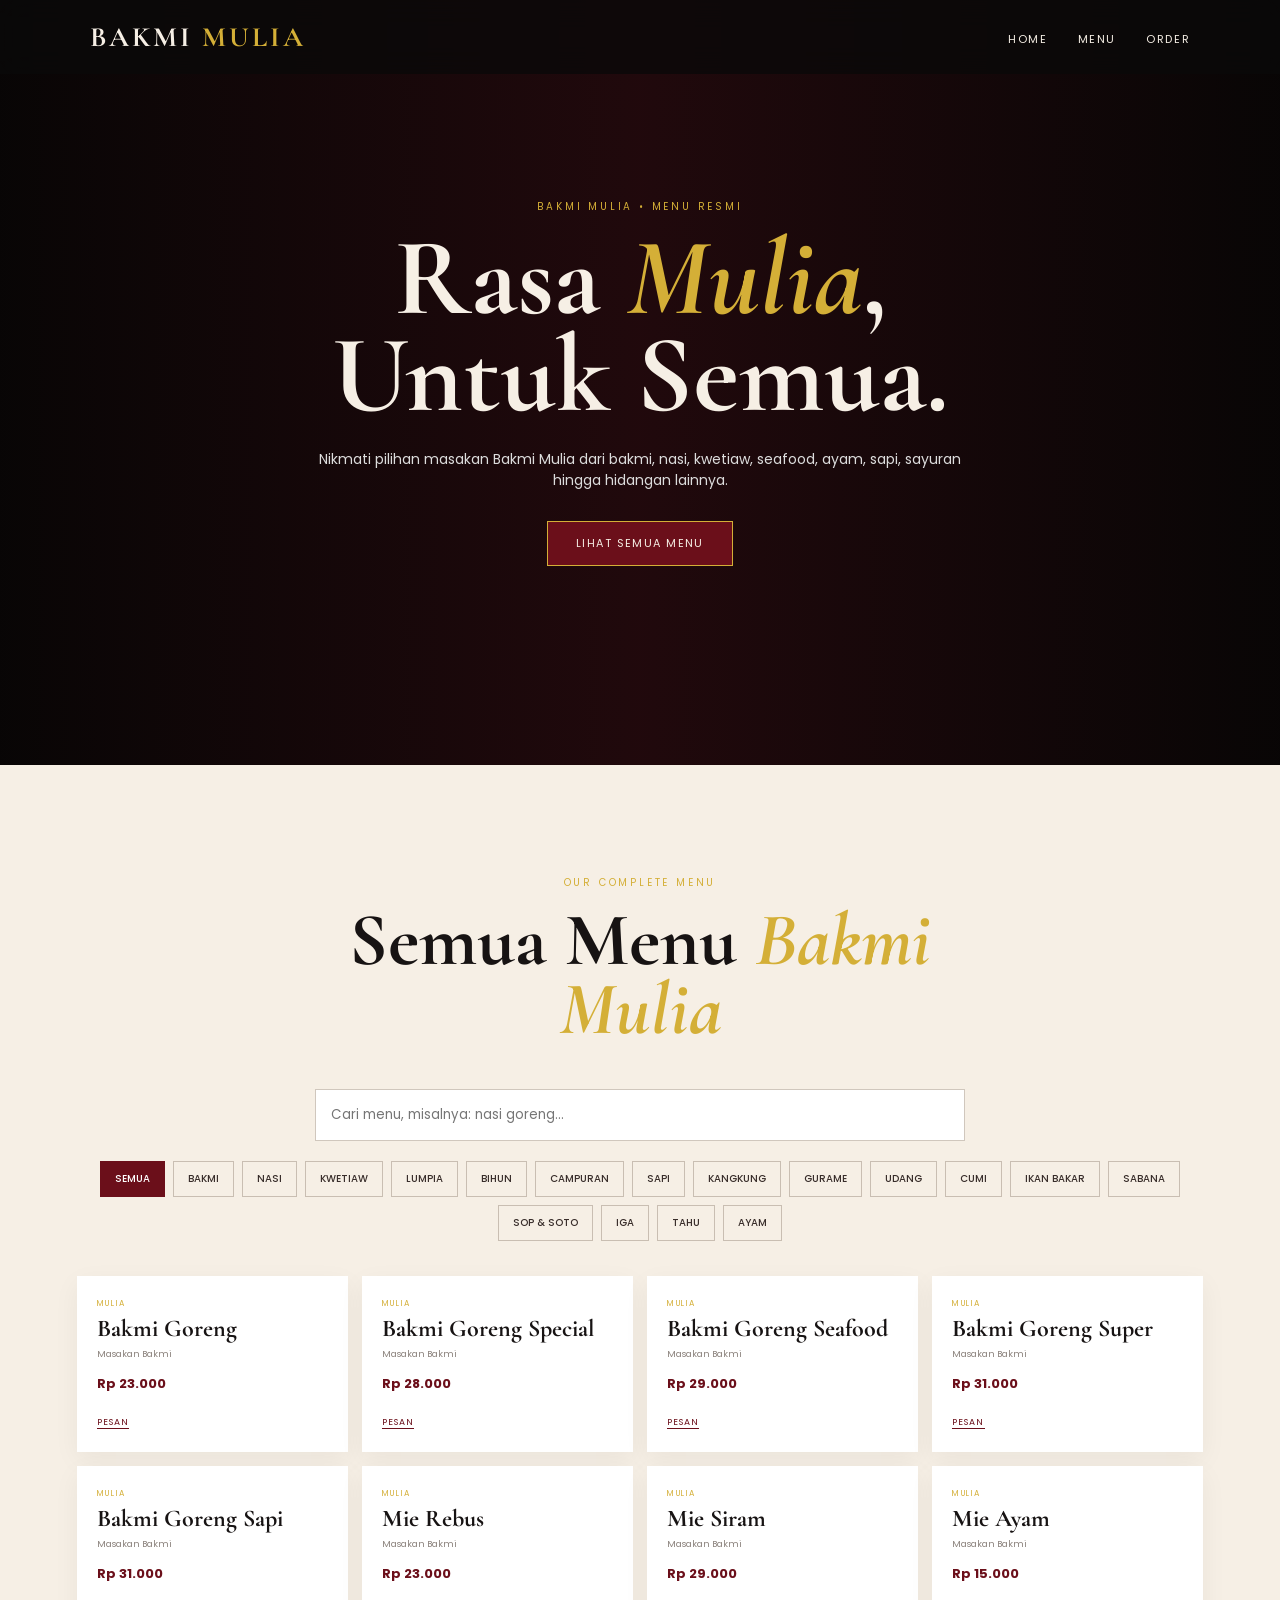
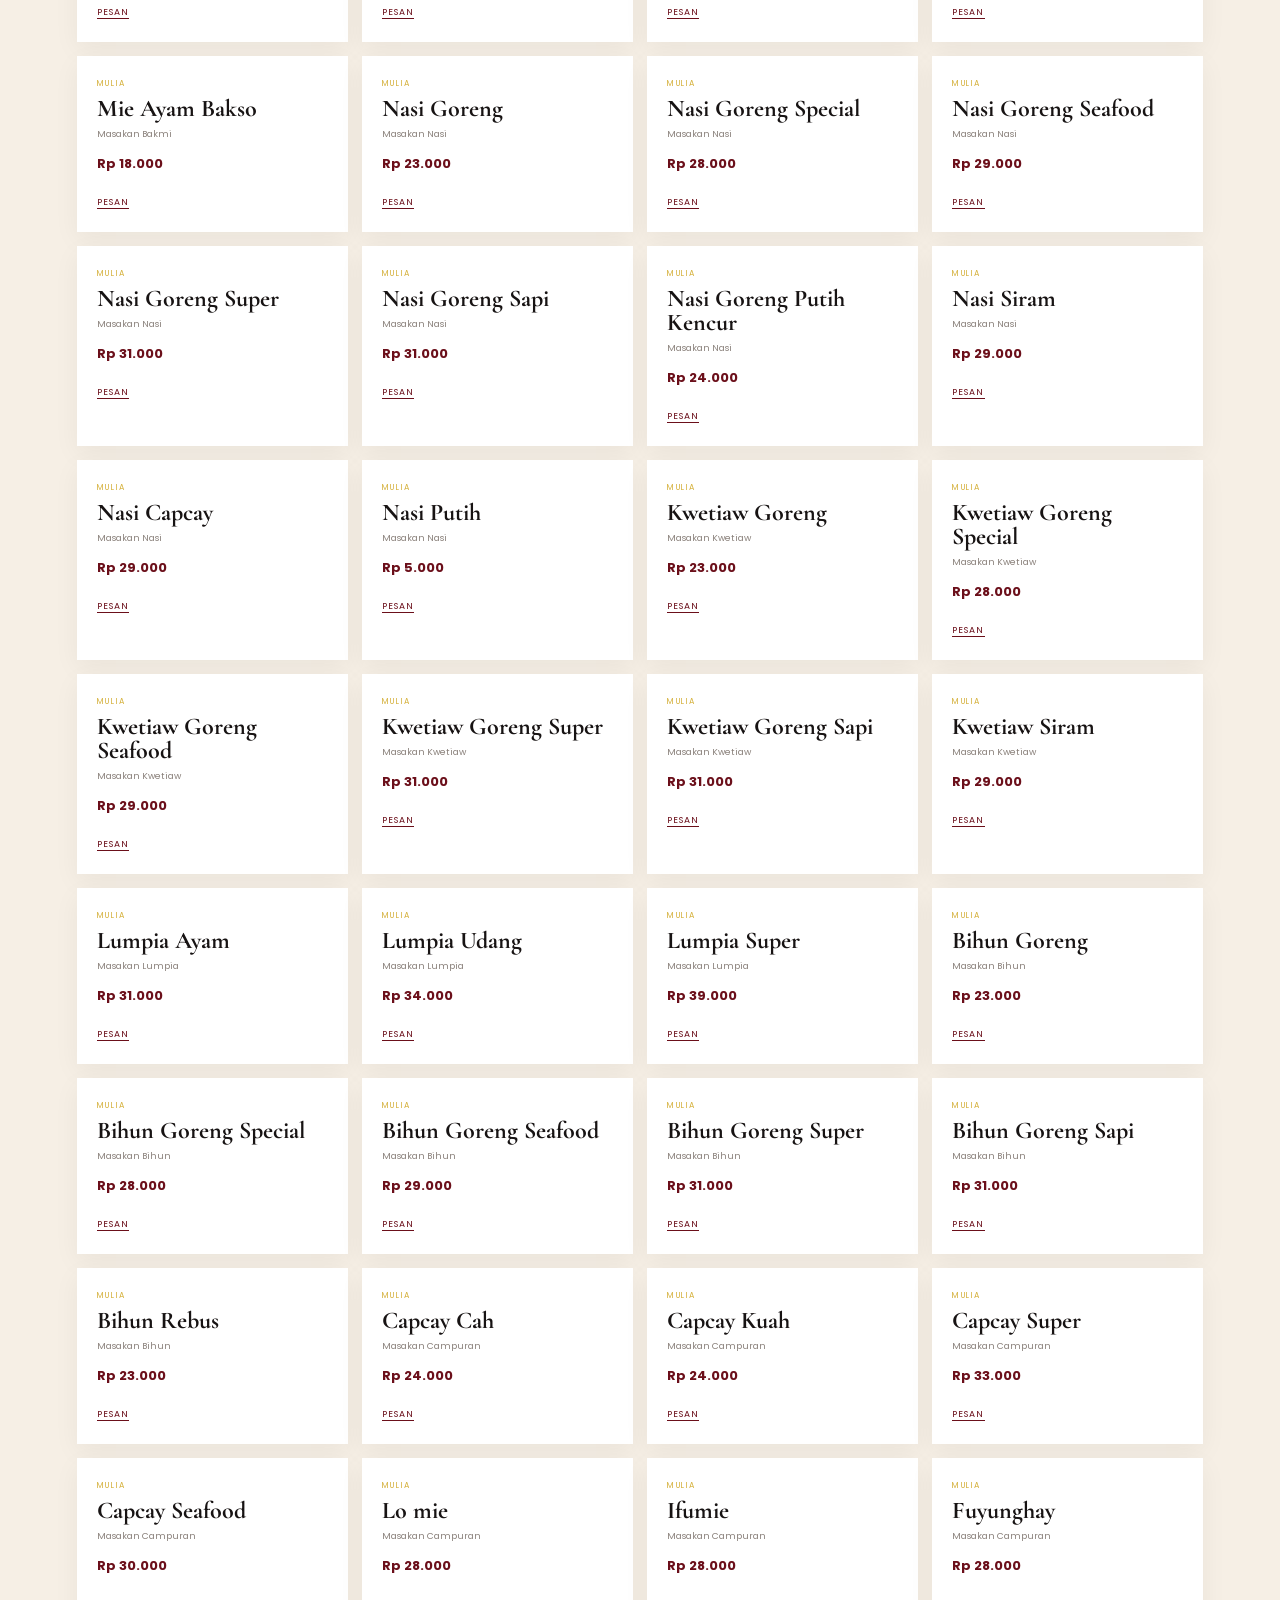
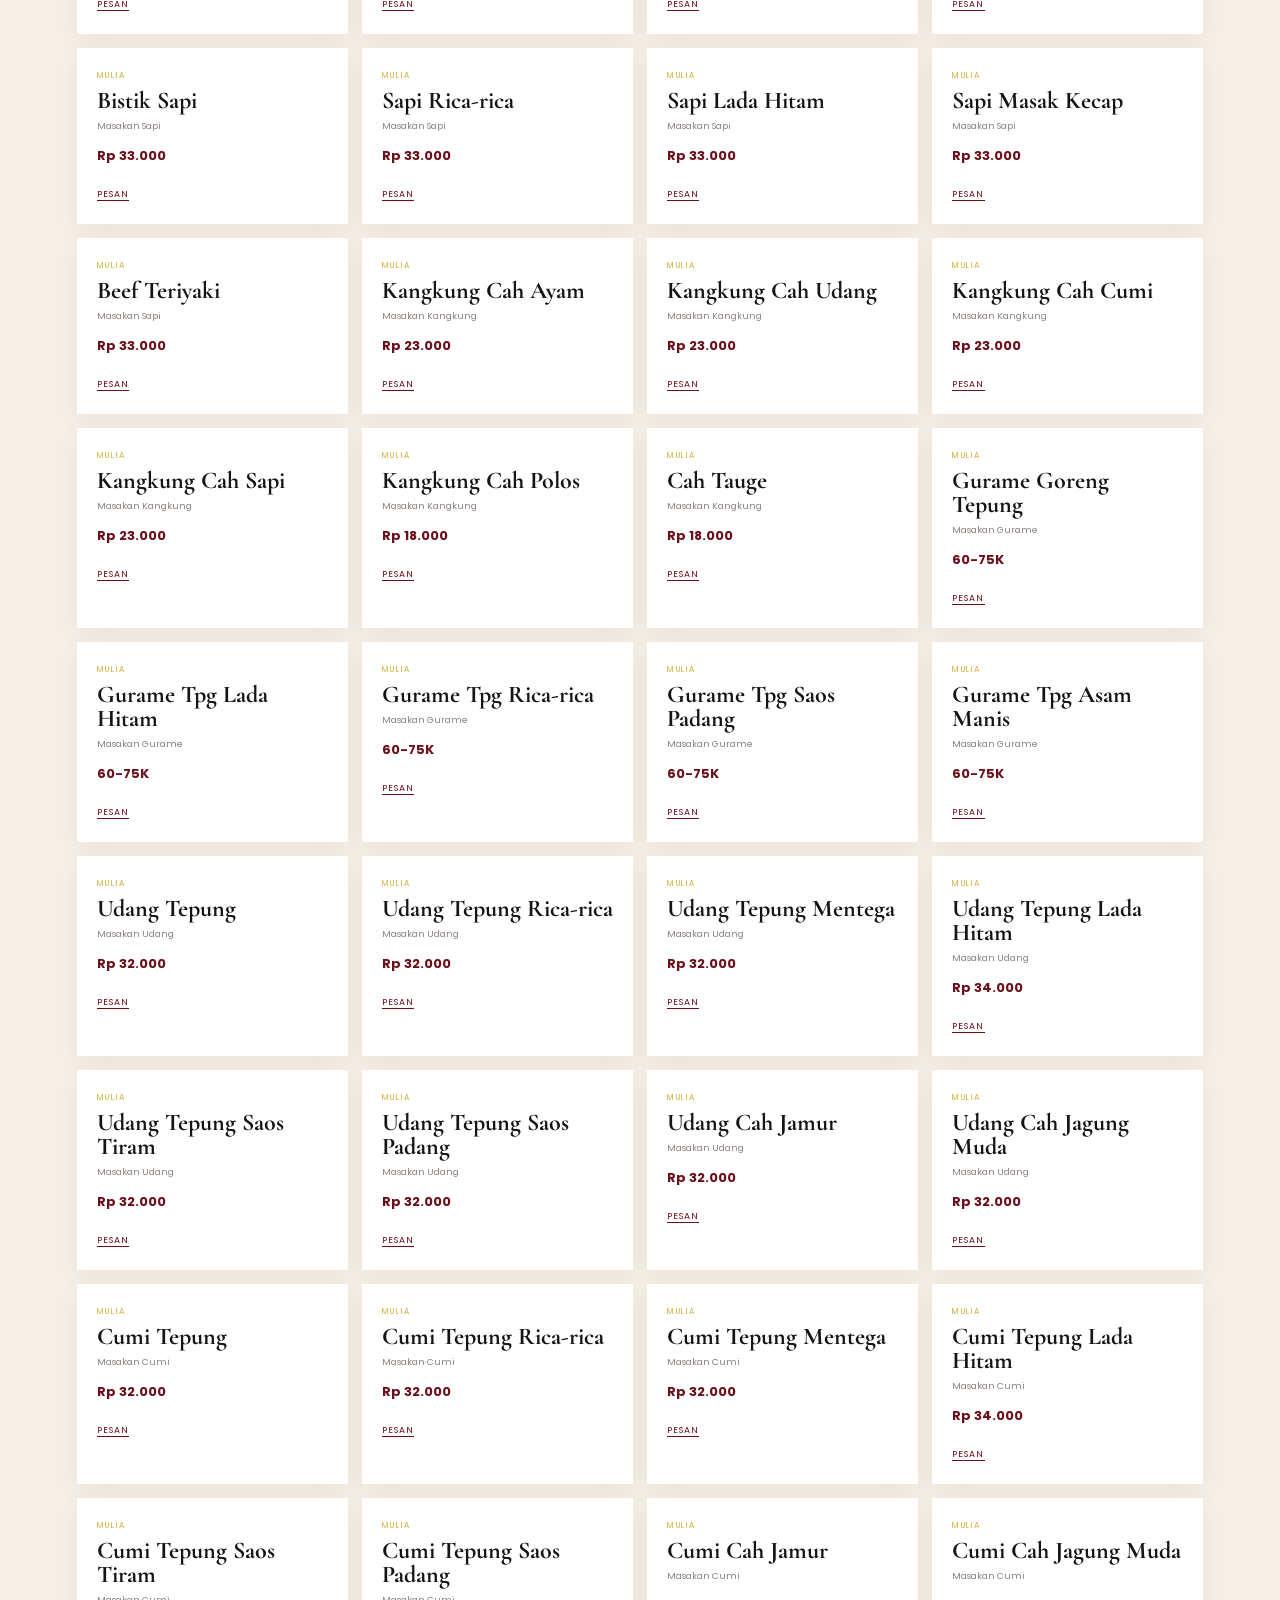
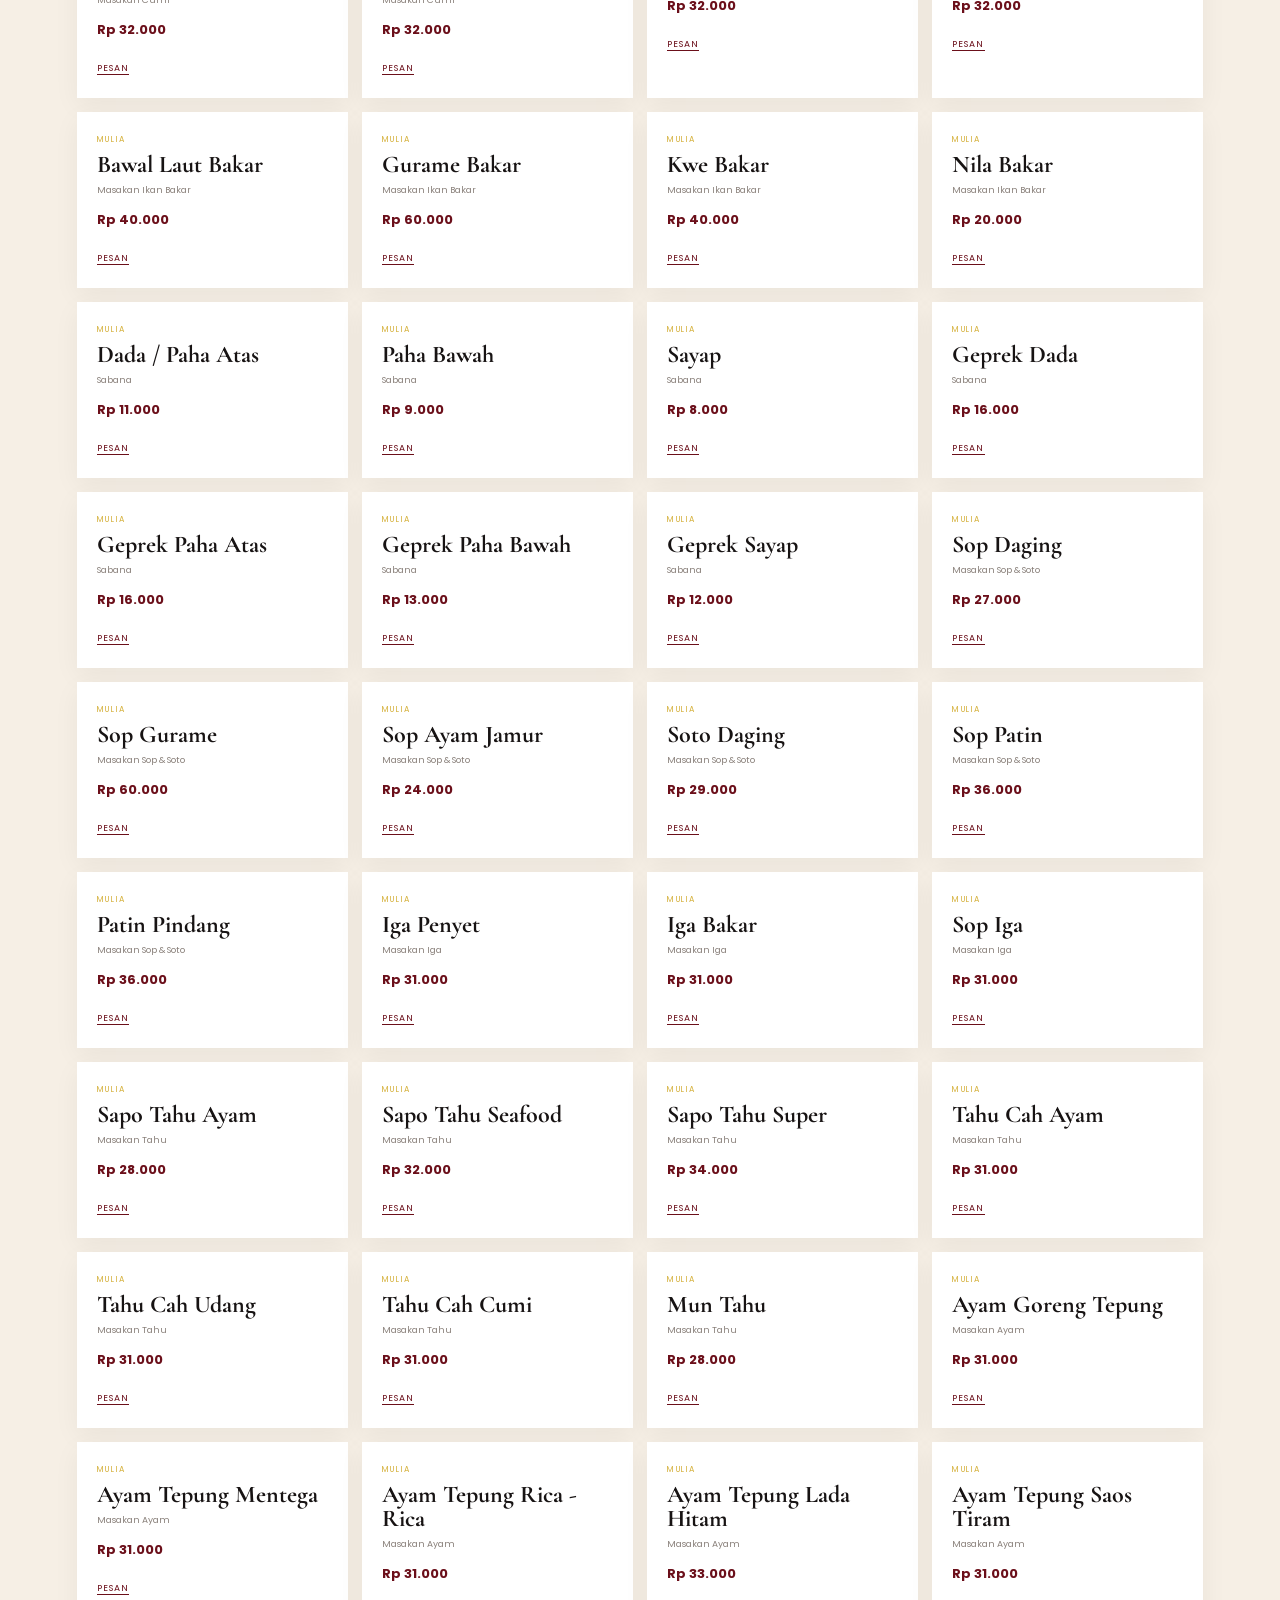
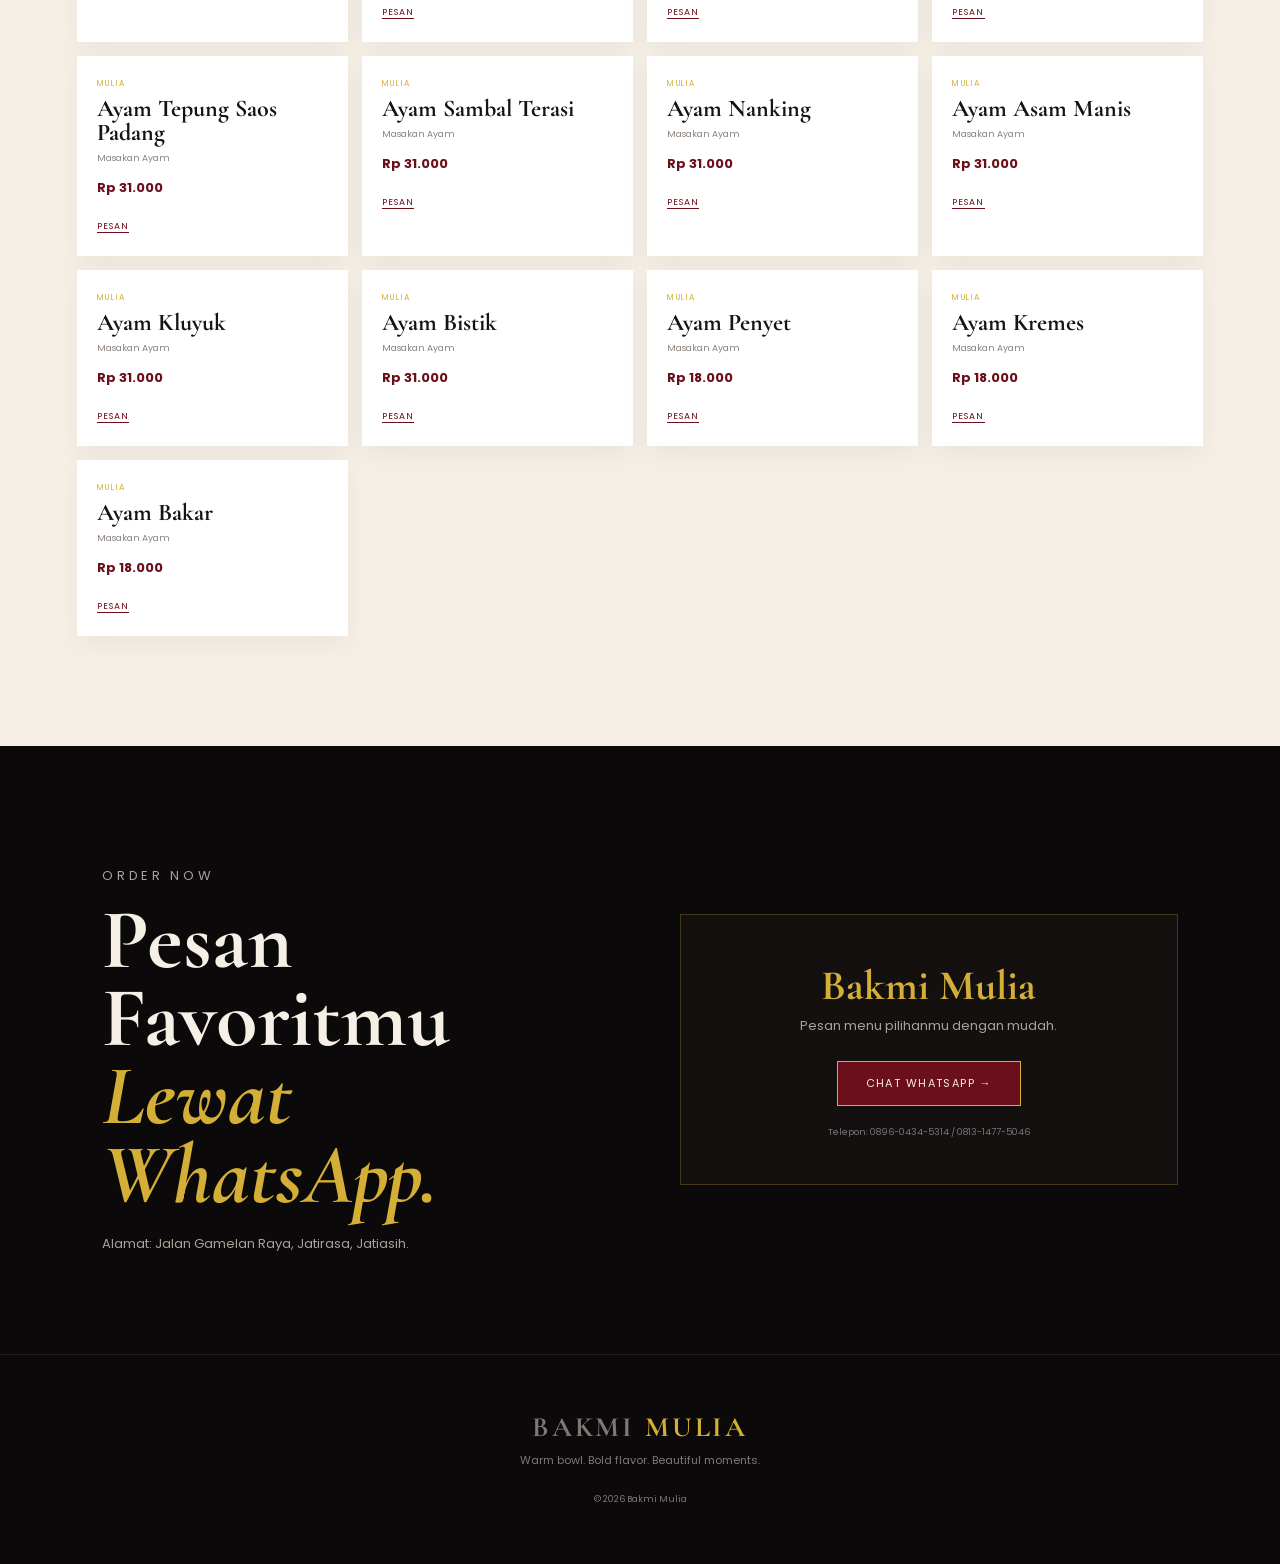
==== commit 7752c414: "Add files via upload" ====
--- a/index.html
+++ b/index.html
@@ -1,213 +1,7 @@
-<!DOCTYPE html>
-<html lang="id">
-<head>
-  <meta charset="UTF-8">
-  <meta name="viewport" content="width=device-width, initial-scale=1.0">
-  <meta name="description" content="Bakmi Mulia — Portal belajar dan berdiskusi tentang desain web dengan HTML, CSS, JavaScript, dan JSON. Deploy gratis di GitHub Pages.">
-  <title>Bakmi Mulia — Portal Belajar Desain Web</title>
-  <link rel="preconnect" href="https://fonts.googleapis.com">
-  <link rel="preconnect" href="https://fonts.gstatic.com" crossorigin>
-  <link href="https://fonts.googleapis.com/css2?family=Inter:wght@400;500;600;700&family=JetBrains+Mono:wght@400;500&display=swap" rel="stylesheet">
-  <link rel="stylesheet" href="css/style.css">
-</head>
-<body>
-
-  <!-- NAVBAR -->
-  <header class="navbar">
-    <div class="container nav-inner">
-      <a href="index.html" class="logo">
-        <div class="logo-icon">🍜</div>
-        Bakmi Mulia
-      </a>
-      <nav class="nav-links">
-        <a href="index.html" class="active">Beranda</a>
-        <a href="materi.html">Materi</a>
-        <a href="diskusi.html">Diskusi</a>
-        <a href="showcase.html">Showcase</a>
-        <a href="about.html">Tentang</a>
-        <a href="materi.html" class="nav-cta">Mulai Belajar</a>
-      </nav>
-      <button class="hamburger" aria-label="Menu">
-        <span></span><span></span><span></span>
-      </button>
-    </div>
-  </header>
-
-  <!-- HERO -->
-  <section class="hero">
-    <div class="container hero-grid">
-      <div>
-        <div class="hero-badge">
-          <span class="badge-dot"></span>
-          Portal Belajar Desain Web
-        </div>
-        <h1>Belajar & Berdiskusi<br><span>Desain Web</span> Bareng</h1>
-        <p class="hero-desc">
-          Tempat kumpul para pembelajar HTML, CSS, JavaScript, dan JSON. 
-          Dari materi rapi sampai diskusi santai — semuanya siap bantu kamu level-up.
-        </p>
-        <div class="hero-actions">
-          <a href="materi.html" class="btn btn-primary">Jelajahi Materi →</a>
-          <a href="diskusi.html" class="btn btn-outline">Ikut Diskusi</a>
-        </div>
-      </div>
-
-      <div class="hero-visual">
-        <div class="hero-card">
-          <pre class="code-preview"><span class="comment">&lt;!-- Bakmi Mulia — Hello World --&gt;</span>
-<span class="tag">&lt;div</span> <span class="attr">class</span>=<span class="str">"portal"</span><span class="tag">&gt;</span>
-  <span class="tag">&lt;h1&gt;</span>Belajar Web Design<span class="tag">&lt;/h1&gt;</span>
-  <span class="tag">&lt;p&gt;</span>HTML · CSS · JS · JSON<span class="tag">&lt;/p&gt;</span>
-  <span class="tag">&lt;button</span> <span class="attr">onclick</span>=<span class="str">"deploy()"</span><span class="tag">&gt;</span>
-    Deploy ke GitHub Pages
-  <span class="tag">&lt;/button&gt;</span>
-<span class="tag">&lt;/div&gt;</span></pre>
-        </div>
-        <div class="floating-badge one">
-          <span class="badge-dot"></span> 8+ Materi Aktif
-        </div>
-        <div class="floating-badge two">
-          <span class="badge-dot"></span> Komunitas Santai
-        </div>
-      </div>
-    </div>
-  </section>
-
-  <!-- STATS -->
-  <section class="container">
-    <div class="stats">
-      <div class="stat-card">
-        <div class="stat-number">8+</div>
-        <div class="stat-label">Materi Praktis</div>
-      </div>
-      <div class="stat-card">
-        <div class="stat-number">4</div>
-        <div class="stat-label">Topik Utama</div>
-      </div>
-      <div class="stat-card">
-        <div class="stat-number">100%</div>
-        <div class="stat-label">Gratis & Open</div>
-      </div>
-      <div class="stat-card">
-        <div class="stat-number">∞</div>
-        <div class="stat-label">Semangat Belajar</div>
-      </div>
-    </div>
-  </section>
-
-  <!-- FEATURES -->
-  <section class="section">
-    <div class="container">
-      <div class="section-header">
-        <h2>Kenapa <span class="gold-text">Bakmi Mulia</span>?</h2>
-        <p>Bukan sekadar tutorial. Ini tempat belajar, tanya, dan saling bantu tentang dunia desain web.</p>
-      </div>
-      <div class="features-grid">
-        <div class="feature-card">
-          <div class="feature-icon">📚</div>
-          <h3>Materi Terstruktur</h3>
-          <p>Dari HTML dasar sampai deploy GitHub Pages. Setiap materi dilengkapi contoh kode yang bisa langsung dicoba.</p>
-        </div>
-        <div class="feature-card">
-          <div class="feature-icon">💬</div>
-          <h3>Forum Diskusi</h3>
-          <p>Tanya jawab santai seputar CSS, JavaScript, JSON, dan troubleshooting deploy. Komunitas yang saling bantu.</p>
-        </div>
-        <div class="feature-card">
-          <div class="feature-icon">🎨</div>
-          <h3>Showcase Karya</h3>
-          <p>Pamerin project kamu atau cari inspirasi dari karya anggota lain. Belajar dari contoh nyata lebih cepet.</p>
-        </div>
-        <div class="feature-card">
-          <div class="feature-icon">📦</div>
-          <h3>JSON-Driven</h3>
-          <p>Konten materi dan diskusi dimuat dari file JSON. Cocok buat belajar cara kerja data di website statis.</p>
-        </div>
-        <div class="feature-card">
-          <div class="feature-icon">🚀</div>
-          <h3>Siap Deploy</h3>
-          <p>Website ini sendiri dibuat untuk di-deploy ke GitHub Pages. Praktik langsung sambil belajar.</p>
-        </div>
-        <div class="feature-card">
-          <div class="feature-icon">🌙</div>
-          <h3>Desain Modern</h3>
-          <p>UI minimalis dark mode dengan brand color burgundy & gold. Nyaman di mata, enak dilihat lama-lama.</p>
-        </div>
-      </div>
-    </div>
-  </section>
-
-  <!-- PREVIEW MATERI -->
-  <section class="section" style="background: var(--black-soft);">
-    <div class="container">
-      <div class="section-header">
-        <h2>Materi Populer</h2>
-        <p>Mulai dari sini kalau kamu baru bergabung. Semua materi gratis dan praktis.</p>
-      </div>
-      <div class="materi-grid" id="materi-grid">
-        <!-- Diisi oleh JS dari lessons.json -->
-      </div>
-      <div class="text-center mt-2">
-        <a href="materi.html" class="btn btn-outline">Lihat Semua Materi →</a>
-      </div>
-    </div>
-  </section>
-
-  <!-- CTA -->
-  <section class="section cta-section">
-    <div class="container">
-      <h2>Siap Naik Level?</h2>
-      <p>Gabung komunitas, pelajari materi, dan deploy project pertamamu ke GitHub Pages hari ini.</p>
-      <div class="hero-actions" style="justify-content: center;">
-        <a href="materi.html" class="btn btn-primary">Mulai Belajar</a>
-        <a href="diskusi.html" class="btn btn-outline">Masuk Forum</a>
-      </div>
-    </div>
-  </section>
-
-  <!-- FOOTER -->
-  <footer class="footer">
-    <div class="container">
-      <div class="footer-grid">
-        <div class="footer-brand">
-          <a href="index.html" class="logo">
-            <div class="logo-icon">🍜</div>
-            Bakmi Mulia
-          </a>
-          <p>Portal belajar & diskusi desain web. HTML, CSS, JS, JSON — semua dibahas bareng dengan cara yang santai.</p>
-        </div>
-        <div>
-          <h4>Belajar</h4>
-          <ul>
-            <li><a href="materi.html">Semua Materi</a></li>
-            <li><a href="materi.html">HTML</a></li>
-            <li><a href="materi.html">CSS</a></li>
-            <li><a href="materi.html">JavaScript</a></li>
-          </ul>
-        </div>
-        <div>
-          <h4>Komunitas</h4>
-          <ul>
-            <li><a href="diskusi.html">Forum Diskusi</a></li>
-            <li><a href="showcase.html">Showcase</a></li>
-            <li><a href="about.html">Tentang Kami</a></li>
-          </ul>
-        </div>
-        <div>
-          <h4>Deploy</h4>
-          <ul>
-            <li><a href="https://pages.github.com/" target="_blank" rel="noopener">GitHub Pages</a></li>
-            <li><a href="https://docs.github.com/en/pages" target="_blank" rel="noopener">Dokumentasi</a></li>
-          </ul>
-        </div>
-      </div>
-      <div class="footer-bottom">
-        <span>© 2026 Bakmi Mulia. Dibuat dengan ❤️ untuk pembelajar web.</span>
-        <span>Deploy-ready · Static · Open</span>
-      </div>
-    </div>
-  </footer>
-
-  <script src="js/app.js"></script>
-</body>
-</html>
+<!DOCTYPE html><html lang="id"><head><meta charset="UTF-8"><meta name="viewport" content="width=device-width,initial-scale=1.0"><title>Bakmi Mulia — Menu Lengkap</title><link rel="preconnect" href="https://fonts.googleapis.com"><link rel="preconnect" href="https://fonts.gstatic.com" crossorigin><link href="https://fonts.googleapis.com/css2?family=Cormorant+Garamond:wght@600;700&family=Poppins:wght@300;400;500;600;700&display=swap" rel="stylesheet"><link rel="stylesheet" href="style.css"></head><body>
+<nav><a class="brand" href="#home">BAKMI <span>MULIA</span></a><button class="menu-toggle">☰</button><ul class="nav-links"><li><a href="#home">Home</a></li><li><a href="#menu">Menu</a></li><li><a href="#order">Order</a></li></ul></nav>
+<header id="home" class="hero"><div class="shade"></div><div class="hero-content"><p class="eyebrow">BAKMI MULIA • MENU RESMI</p><h1>Rasa <em>Mulia</em>,<br>Untuk Semua.</h1><p>Nikmati pilihan masakan Bakmi Mulia dari bakmi, nasi, kwetiaw, seafood, ayam, sapi, sayuran hingga hidangan lainnya.</p><a class="btn" href="#menu">Lihat Semua Menu</a></div></header>
+<section id="menu" class="menu"><div class="heading"><p class="eyebrow">OUR COMPLETE MENU</p><h2>Semua Menu <em>Bakmi Mulia</em></h2></div>
+<div class="search-wrap"><input id="search" placeholder="Cari menu, misalnya: nasi goreng..."></div><div class="filters"><button class="filter active" data-filter="all">Semua</button><button class="filter" data-filter="Masakan Bakmi">Bakmi</button><button class="filter" data-filter="Masakan Nasi">Nasi</button><button class="filter" data-filter="Masakan Kwetiaw">Kwetiaw</button><button class="filter" data-filter="Masakan Lumpia">Lumpia</button><button class="filter" data-filter="Masakan Bihun">Bihun</button><button class="filter" data-filter="Masakan Campuran">Campuran</button><button class="filter" data-filter="Masakan Sapi">Sapi</button><button class="filter" data-filter="Masakan Kangkung">Kangkung</button><button class="filter" data-filter="Masakan Gurame">Gurame</button><button class="filter" data-filter="Masakan Udang">Udang</button><button class="filter" data-filter="Masakan Cumi">Cumi</button><button class="filter" data-filter="Masakan Ikan Bakar">Ikan Bakar</button><button class="filter" data-filter="Sabana">Sabana</button><button class="filter" data-filter="Masakan Sop &amp; Soto">Sop &amp; Soto</button><button class="filter" data-filter="Masakan Iga">Iga</button><button class="filter" data-filter="Masakan Tahu">Tahu</button><button class="filter" data-filter="Masakan Ayam">Ayam</button></div><div class="grid"><article class="menu-card" data-cat="Masakan Bakmi" data-name="bakmi goreng"><div class="num">MULIA</div><h3>Bakmi Goreng</h3><p>Masakan Bakmi</p><strong>Rp 23.000</strong><a target="_blank" href="https://wa.me/6282114546703?text=Halo%20kak%20Dinda%2C%20aku%20cek%20di%20website%20Bakmi%20Mulia%20kamu%20keren.%20Mau%20dong%20pesan%20menu%20Bakmi%20Goreng">Pesan</a></article><article class="menu-card" data-cat="Masakan Bakmi" data-name="bakmi goreng special"><div class="num">MULIA</div><h3>Bakmi Goreng Special</h3><p>Masakan Bakmi</p><strong>Rp 28.000</strong><a target="_blank" href="https://wa.me/6282114546703?text=Halo%20kak%20Dinda%2C%20aku%20cek%20di%20website%20Bakmi%20Mulia%20kamu%20keren.%20Mau%20dong%20pesan%20menu%20Bakmi%20Goreng%20Special">Pesan</a></article><article class="menu-card" data-cat="Masakan Bakmi" data-name="bakmi goreng seafood"><div class="num">MULIA</div><h3>Bakmi Goreng Seafood</h3><p>Masakan Bakmi</p><strong>Rp 29.000</strong><a target="_blank" href="https://wa.me/6282114546703?text=Halo%20kak%20Dinda%2C%20aku%20cek%20di%20website%20Bakmi%20Mulia%20kamu%20keren.%20Mau%20dong%20pesan%20menu%20Bakmi%20Goreng%20Seafood">Pesan</a></article><article class="menu-card" data-cat="Masakan Bakmi" data-name="bakmi goreng super"><div class="num">MULIA</div><h3>Bakmi Goreng Super</h3><p>Masakan Bakmi</p><strong>Rp 31.000</strong><a target="_blank" href="https://wa.me/6282114546703?text=Halo%20kak%20Dinda%2C%20aku%20cek%20di%20website%20Bakmi%20Mulia%20kamu%20keren.%20Mau%20dong%20pesan%20menu%20Bakmi%20Goreng%20Super">Pesan</a></article><article class="menu-card" data-cat="Masakan Bakmi" data-name="bakmi goreng sapi"><div class="num">MULIA</div><h3>Bakmi Goreng Sapi</h3><p>Masakan Bakmi</p><strong>Rp 31.000</strong><a target="_blank" href="https://wa.me/6282114546703?text=Halo%20kak%20Dinda%2C%20aku%20cek%20di%20website%20Bakmi%20Mulia%20kamu%20keren.%20Mau%20dong%20pesan%20menu%20Bakmi%20Goreng%20Sapi">Pesan</a></article><article class="menu-card" data-cat="Masakan Bakmi" data-name="mie rebus"><div class="num">MULIA</div><h3>Mie Rebus</h3><p>Masakan Bakmi</p><strong>Rp 23.000</strong><a target="_blank" href="https://wa.me/6282114546703?text=Halo%20kak%20Dinda%2C%20aku%20cek%20di%20website%20Bakmi%20Mulia%20kamu%20keren.%20Mau%20dong%20pesan%20menu%20Mie%20Rebus">Pesan</a></article><article class="menu-card" data-cat="Masakan Bakmi" data-name="mie siram"><div class="num">MULIA</div><h3>Mie Siram</h3><p>Masakan Bakmi</p><strong>Rp 29.000</strong><a target="_blank" href="https://wa.me/6282114546703?text=Halo%20kak%20Dinda%2C%20aku%20cek%20di%20website%20Bakmi%20Mulia%20kamu%20keren.%20Mau%20dong%20pesan%20menu%20Mie%20Siram">Pesan</a></article><article class="menu-card" data-cat="Masakan Bakmi" data-name="mie ayam"><div class="num">MULIA</div><h3>Mie Ayam</h3><p>Masakan Bakmi</p><strong>Rp 15.000</strong><a target="_blank" href="https://wa.me/6282114546703?text=Halo%20kak%20Dinda%2C%20aku%20cek%20di%20website%20Bakmi%20Mulia%20kamu%20keren.%20Mau%20dong%20pesan%20menu%20Mie%20Ayam">Pesan</a></article><article class="menu-card" data-cat="Masakan Bakmi" data-name="mie ayam bakso"><div class="num">MULIA</div><h3>Mie Ayam Bakso</h3><p>Masakan Bakmi</p><strong>Rp 18.000</strong><a target="_blank" href="https://wa.me/6282114546703?text=Halo%20kak%20Dinda%2C%20aku%20cek%20di%20website%20Bakmi%20Mulia%20kamu%20keren.%20Mau%20dong%20pesan%20menu%20Mie%20Ayam%20Bakso">Pesan</a></article><article class="menu-card" data-cat="Masakan Nasi" data-name="nasi goreng"><div class="num">MULIA</div><h3>Nasi Goreng</h3><p>Masakan Nasi</p><strong>Rp 23.000</strong><a target="_blank" href="https://wa.me/6282114546703?text=Halo%20kak%20Dinda%2C%20aku%20cek%20di%20website%20Bakmi%20Mulia%20kamu%20keren.%20Mau%20dong%20pesan%20menu%20Nasi%20Goreng">Pesan</a></article><article class="menu-card" data-cat="Masakan Nasi" data-name="nasi goreng special"><div class="num">MULIA</div><h3>Nasi Goreng Special</h3><p>Masakan Nasi</p><strong>Rp 28.000</strong><a target="_blank" href="https://wa.me/6282114546703?text=Halo%20kak%20Dinda%2C%20aku%20cek%20di%20website%20Bakmi%20Mulia%20kamu%20keren.%20Mau%20dong%20pesan%20menu%20Nasi%20Goreng%20Special">Pesan</a></article><article class="menu-card" data-cat="Masakan Nasi" data-name="nasi goreng seafood"><div class="num">MULIA</div><h3>Nasi Goreng Seafood</h3><p>Masakan Nasi</p><strong>Rp 29.000</strong><a target="_blank" href="https://wa.me/6282114546703?text=Halo%20kak%20Dinda%2C%20aku%20cek%20di%20website%20Bakmi%20Mulia%20kamu%20keren.%20Mau%20dong%20pesan%20menu%20Nasi%20Goreng%20Seafood">Pesan</a></article><article class="menu-card" data-cat="Masakan Nasi" data-name="nasi goreng super"><div class="num">MULIA</div><h3>Nasi Goreng Super</h3><p>Masakan Nasi</p><strong>Rp 31.000</strong><a target="_blank" href="https://wa.me/6282114546703?text=Halo%20kak%20Dinda%2C%20aku%20cek%20di%20website%20Bakmi%20Mulia%20kamu%20keren.%20Mau%20dong%20pesan%20menu%20Nasi%20Goreng%20Super">Pesan</a></article><article class="menu-card" data-cat="Masakan Nasi" data-name="nasi goreng sapi"><div class="num">MULIA</div><h3>Nasi Goreng Sapi</h3><p>Masakan Nasi</p><strong>Rp 31.000</strong><a target="_blank" href="https://wa.me/6282114546703?text=Halo%20kak%20Dinda%2C%20aku%20cek%20di%20website%20Bakmi%20Mulia%20kamu%20keren.%20Mau%20dong%20pesan%20menu%20Nasi%20Goreng%20Sapi">Pesan</a></article><article class="menu-card" data-cat="Masakan Nasi" data-name="nasi goreng putih kencur"><div class="num">MULIA</div><h3>Nasi Goreng Putih Kencur</h3><p>Masakan Nasi</p><strong>Rp 24.000</strong><a target="_blank" href="https://wa.me/6282114546703?text=Halo%20kak%20Dinda%2C%20aku%20cek%20di%20website%20Bakmi%20Mulia%20kamu%20keren.%20Mau%20dong%20pesan%20menu%20Nasi%20Goreng%20Putih%20Kencur">Pesan</a></article><article class="menu-card" data-cat="Masakan Nasi" data-name="nasi siram"><div class="num">MULIA</div><h3>Nasi Siram</h3><p>Masakan Nasi</p><strong>Rp 29.000</strong><a target="_blank" href="https://wa.me/6282114546703?text=Halo%20kak%20Dinda%2C%20aku%20cek%20di%20website%20Bakmi%20Mulia%20kamu%20keren.%20Mau%20dong%20pesan%20menu%20Nasi%20Siram">Pesan</a></article><article class="menu-card" data-cat="Masakan Nasi" data-name="nasi capcay"><div class="num">MULIA</div><h3>Nasi Capcay</h3><p>Masakan Nasi</p><strong>Rp 29.000</strong><a target="_blank" href="https://wa.me/6282114546703?text=Halo%20kak%20Dinda%2C%20aku%20cek%20di%20website%20Bakmi%20Mulia%20kamu%20keren.%20Mau%20dong%20pesan%20menu%20Nasi%20Capcay">Pesan</a></article><article class="menu-card" data-cat="Masakan Nasi" data-name="nasi putih"><div class="num">MULIA</div><h3>Nasi Putih</h3><p>Masakan Nasi</p><strong>Rp 5.000</strong><a target="_blank" href="https://wa.me/6282114546703?text=Halo%20kak%20Dinda%2C%20aku%20cek%20di%20website%20Bakmi%20Mulia%20kamu%20keren.%20Mau%20dong%20pesan%20menu%20Nasi%20Putih">Pesan</a></article><article class="menu-card" data-cat="Masakan Kwetiaw" data-name="kwetiaw goreng"><div class="num">MULIA</div><h3>Kwetiaw Goreng</h3><p>Masakan Kwetiaw</p><strong>Rp 23.000</strong><a target="_blank" href="https://wa.me/6282114546703?text=Halo%20kak%20Dinda%2C%20aku%20cek%20di%20website%20Bakmi%20Mulia%20kamu%20keren.%20Mau%20dong%20pesan%20menu%20Kwetiaw%20Goreng">Pesan</a></article><article class="menu-card" data-cat="Masakan Kwetiaw" data-name="kwetiaw goreng special"><div class="num">MULIA</div><h3>Kwetiaw Goreng Special</h3><p>Masakan Kwetiaw</p><strong>Rp 28.000</strong><a target="_blank" href="https://wa.me/6282114546703?text=Halo%20kak%20Dinda%2C%20aku%20cek%20di%20website%20Bakmi%20Mulia%20kamu%20keren.%20Mau%20dong%20pesan%20menu%20Kwetiaw%20Goreng%20Special">Pesan</a></article><article class="menu-card" data-cat="Masakan Kwetiaw" data-name="kwetiaw goreng seafood"><div class="num">MULIA</div><h3>Kwetiaw Goreng Seafood</h3><p>Masakan Kwetiaw</p><strong>Rp 29.000</strong><a target="_blank" href="https://wa.me/6282114546703?text=Halo%20kak%20Dinda%2C%20aku%20cek%20di%20website%20Bakmi%20Mulia%20kamu%20keren.%20Mau%20dong%20pesan%20menu%20Kwetiaw%20Goreng%20Seafood">Pesan</a></article><article class="menu-card" data-cat="Masakan Kwetiaw" data-name="kwetiaw goreng super"><div class="num">MULIA</div><h3>Kwetiaw Goreng Super</h3><p>Masakan Kwetiaw</p><strong>Rp 31.000</strong><a target="_blank" href="https://wa.me/6282114546703?text=Halo%20kak%20Dinda%2C%20aku%20cek%20di%20website%20Bakmi%20Mulia%20kamu%20keren.%20Mau%20dong%20pesan%20menu%20Kwetiaw%20Goreng%20Super">Pesan</a></article><article class="menu-card" data-cat="Masakan Kwetiaw" data-name="kwetiaw goreng sapi"><div class="num">MULIA</div><h3>Kwetiaw Goreng Sapi</h3><p>Masakan Kwetiaw</p><strong>Rp 31.000</strong><a target="_blank" href="https://wa.me/6282114546703?text=Halo%20kak%20Dinda%2C%20aku%20cek%20di%20website%20Bakmi%20Mulia%20kamu%20keren.%20Mau%20dong%20pesan%20menu%20Kwetiaw%20Goreng%20Sapi">Pesan</a></article><article class="menu-card" data-cat="Masakan Kwetiaw" data-name="kwetiaw siram"><div class="num">MULIA</div><h3>Kwetiaw Siram</h3><p>Masakan Kwetiaw</p><strong>Rp 29.000</strong><a target="_blank" href="https://wa.me/6282114546703?text=Halo%20kak%20Dinda%2C%20aku%20cek%20di%20website%20Bakmi%20Mulia%20kamu%20keren.%20Mau%20dong%20pesan%20menu%20Kwetiaw%20Siram">Pesan</a></article><article class="menu-card" data-cat="Masakan Lumpia" data-name="lumpia ayam"><div class="num">MULIA</div><h3>Lumpia Ayam</h3><p>Masakan Lumpia</p><strong>Rp 31.000</strong><a target="_blank" href="https://wa.me/6282114546703?text=Halo%20kak%20Dinda%2C%20aku%20cek%20di%20website%20Bakmi%20Mulia%20kamu%20keren.%20Mau%20dong%20pesan%20menu%20Lumpia%20Ayam">Pesan</a></article><article class="menu-card" data-cat="Masakan Lumpia" data-name="lumpia udang"><div class="num">MULIA</div><h3>Lumpia Udang</h3><p>Masakan Lumpia</p><strong>Rp 34.000</strong><a target="_blank" href="https://wa.me/6282114546703?text=Halo%20kak%20Dinda%2C%20aku%20cek%20di%20website%20Bakmi%20Mulia%20kamu%20keren.%20Mau%20dong%20pesan%20menu%20Lumpia%20Udang">Pesan</a></article><article class="menu-card" data-cat="Masakan Lumpia" data-name="lumpia super"><div class="num">MULIA</div><h3>Lumpia Super</h3><p>Masakan Lumpia</p><strong>Rp 39.000</strong><a target="_blank" href="https://wa.me/6282114546703?text=Halo%20kak%20Dinda%2C%20aku%20cek%20di%20website%20Bakmi%20Mulia%20kamu%20keren.%20Mau%20dong%20pesan%20menu%20Lumpia%20Super">Pesan</a></article><article class="menu-card" data-cat="Masakan Bihun" data-name="bihun goreng"><div class="num">MULIA</div><h3>Bihun Goreng</h3><p>Masakan Bihun</p><strong>Rp 23.000</strong><a target="_blank" href="https://wa.me/6282114546703?text=Halo%20kak%20Dinda%2C%20aku%20cek%20di%20website%20Bakmi%20Mulia%20kamu%20keren.%20Mau%20dong%20pesan%20menu%20Bihun%20Goreng">Pesan</a></article><article class="menu-card" data-cat="Masakan Bihun" data-name="bihun goreng special"><div class="num">MULIA</div><h3>Bihun Goreng Special</h3><p>Masakan Bihun</p><strong>Rp 28.000</strong><a target="_blank" href="https://wa.me/6282114546703?text=Halo%20kak%20Dinda%2C%20aku%20cek%20di%20website%20Bakmi%20Mulia%20kamu%20keren.%20Mau%20dong%20pesan%20menu%20Bihun%20Goreng%20Special">Pesan</a></article><article class="menu-card" data-cat="Masakan Bihun" data-name="bihun goreng seafood"><div class="num">MULIA</div><h3>Bihun Goreng Seafood</h3><p>Masakan Bihun</p><strong>Rp 29.000</strong><a target="_blank" href="https://wa.me/6282114546703?text=Halo%20kak%20Dinda%2C%20aku%20cek%20di%20website%20Bakmi%20Mulia%20kamu%20keren.%20Mau%20dong%20pesan%20menu%20Bihun%20Goreng%20Seafood">Pesan</a></article><article class="menu-card" data-cat="Masakan Bihun" data-name="bihun goreng super"><div class="num">MULIA</div><h3>Bihun Goreng Super</h3><p>Masakan Bihun</p><strong>Rp 31.000</strong><a target="_blank" href="https://wa.me/6282114546703?text=Halo%20kak%20Dinda%2C%20aku%20cek%20di%20website%20Bakmi%20Mulia%20kamu%20keren.%20Mau%20dong%20pesan%20menu%20Bihun%20Goreng%20Super">Pesan</a></article><article class="menu-card" data-cat="Masakan Bihun" data-name="bihun goreng sapi"><div class="num">MULIA</div><h3>Bihun Goreng Sapi</h3><p>Masakan Bihun</p><strong>Rp 31.000</strong><a target="_blank" href="https://wa.me/6282114546703?text=Halo%20kak%20Dinda%2C%20aku%20cek%20di%20website%20Bakmi%20Mulia%20kamu%20keren.%20Mau%20dong%20pesan%20menu%20Bihun%20Goreng%20Sapi">Pesan</a></article><article class="menu-card" data-cat="Masakan Bihun" data-name="bihun rebus"><div class="num">MULIA</div><h3>Bihun Rebus</h3><p>Masakan Bihun</p><strong>Rp 23.000</strong><a target="_blank" href="https://wa.me/6282114546703?text=Halo%20kak%20Dinda%2C%20aku%20cek%20di%20website%20Bakmi%20Mulia%20kamu%20keren.%20Mau%20dong%20pesan%20menu%20Bihun%20Rebus">Pesan</a></article><article class="menu-card" data-cat="Masakan Campuran" data-name="capcay cah"><div class="num">MULIA</div><h3>Capcay Cah</h3><p>Masakan Campuran</p><strong>Rp 24.000</strong><a target="_blank" href="https://wa.me/6282114546703?text=Halo%20kak%20Dinda%2C%20aku%20cek%20di%20website%20Bakmi%20Mulia%20kamu%20keren.%20Mau%20dong%20pesan%20menu%20Capcay%20Cah">Pesan</a></article><article class="menu-card" data-cat="Masakan Campuran" data-name="capcay kuah"><div class="num">MULIA</div><h3>Capcay Kuah</h3><p>Masakan Campuran</p><strong>Rp 24.000</strong><a target="_blank" href="https://wa.me/6282114546703?text=Halo%20kak%20Dinda%2C%20aku%20cek%20di%20website%20Bakmi%20Mulia%20kamu%20keren.%20Mau%20dong%20pesan%20menu%20Capcay%20Kuah">Pesan</a></article><article class="menu-card" data-cat="Masakan Campuran" data-name="capcay super"><div class="num">MULIA</div><h3>Capcay Super</h3><p>Masakan Campuran</p><strong>Rp 33.000</strong><a target="_blank" href="https://wa.me/6282114546703?text=Halo%20kak%20Dinda%2C%20aku%20cek%20di%20website%20Bakmi%20Mulia%20kamu%20keren.%20Mau%20dong%20pesan%20menu%20Capcay%20Super">Pesan</a></article><article class="menu-card" data-cat="Masakan Campuran" data-name="capcay seafood"><div class="num">MULIA</div><h3>Capcay Seafood</h3><p>Masakan Campuran</p><strong>Rp 30.000</strong><a target="_blank" href="https://wa.me/6282114546703?text=Halo%20kak%20Dinda%2C%20aku%20cek%20di%20website%20Bakmi%20Mulia%20kamu%20keren.%20Mau%20dong%20pesan%20menu%20Capcay%20Seafood">Pesan</a></article><article class="menu-card" data-cat="Masakan Campuran" data-name="lo mie"><div class="num">MULIA</div><h3>Lo mie</h3><p>Masakan Campuran</p><strong>Rp 28.000</strong><a target="_blank" href="https://wa.me/6282114546703?text=Halo%20kak%20Dinda%2C%20aku%20cek%20di%20website%20Bakmi%20Mulia%20kamu%20keren.%20Mau%20dong%20pesan%20menu%20Lo%20mie">Pesan</a></article><article class="menu-card" data-cat="Masakan Campuran" data-name="ifumie"><div class="num">MULIA</div><h3>Ifumie</h3><p>Masakan Campuran</p><strong>Rp 28.000</strong><a target="_blank" href="https://wa.me/6282114546703?text=Halo%20kak%20Dinda%2C%20aku%20cek%20di%20website%20Bakmi%20Mulia%20kamu%20keren.%20Mau%20dong%20pesan%20menu%20Ifumie">Pesan</a></article><article class="menu-card" data-cat="Masakan Campuran" data-name="fuyunghay"><div class="num">MULIA</div><h3>Fuyunghay</h3><p>Masakan Campuran</p><strong>Rp 28.000</strong><a target="_blank" href="https://wa.me/6282114546703?text=Halo%20kak%20Dinda%2C%20aku%20cek%20di%20website%20Bakmi%20Mulia%20kamu%20keren.%20Mau%20dong%20pesan%20menu%20Fuyunghay">Pesan</a></article><article class="menu-card" data-cat="Masakan Sapi" data-name="bistik sapi"><div class="num">MULIA</div><h3>Bistik Sapi</h3><p>Masakan Sapi</p><strong>Rp 33.000</strong><a target="_blank" href="https://wa.me/6282114546703?text=Halo%20kak%20Dinda%2C%20aku%20cek%20di%20website%20Bakmi%20Mulia%20kamu%20keren.%20Mau%20dong%20pesan%20menu%20Bistik%20Sapi">Pesan</a></article><article class="menu-card" data-cat="Masakan Sapi" data-name="sapi rica-rica"><div class="num">MULIA</div><h3>Sapi Rica-rica</h3><p>Masakan Sapi</p><strong>Rp 33.000</strong><a target="_blank" href="https://wa.me/6282114546703?text=Halo%20kak%20Dinda%2C%20aku%20cek%20di%20website%20Bakmi%20Mulia%20kamu%20keren.%20Mau%20dong%20pesan%20menu%20Sapi%20Rica-rica">Pesan</a></article><article class="menu-card" data-cat="Masakan Sapi" data-name="sapi lada hitam"><div class="num">MULIA</div><h3>Sapi Lada Hitam</h3><p>Masakan Sapi</p><strong>Rp 33.000</strong><a target="_blank" href="https://wa.me/6282114546703?text=Halo%20kak%20Dinda%2C%20aku%20cek%20di%20website%20Bakmi%20Mulia%20kamu%20keren.%20Mau%20dong%20pesan%20menu%20Sapi%20Lada%20Hitam">Pesan</a></article><article class="menu-card" data-cat="Masakan Sapi" data-name="sapi masak kecap"><div class="num">MULIA</div><h3>Sapi Masak Kecap</h3><p>Masakan Sapi</p><strong>Rp 33.000</strong><a target="_blank" href="https://wa.me/6282114546703?text=Halo%20kak%20Dinda%2C%20aku%20cek%20di%20website%20Bakmi%20Mulia%20kamu%20keren.%20Mau%20dong%20pesan%20menu%20Sapi%20Masak%20Kecap">Pesan</a></article><article class="menu-card" data-cat="Masakan Sapi" data-name="beef teriyaki"><div class="num">MULIA</div><h3>Beef Teriyaki</h3><p>Masakan Sapi</p><strong>Rp 33.000</strong><a target="_blank" href="https://wa.me/6282114546703?text=Halo%20kak%20Dinda%2C%20aku%20cek%20di%20website%20Bakmi%20Mulia%20kamu%20keren.%20Mau%20dong%20pesan%20menu%20Beef%20Teriyaki">Pesan</a></article><article class="menu-card" data-cat="Masakan Kangkung" data-name="kangkung cah ayam"><div class="num">MULIA</div><h3>Kangkung Cah Ayam</h3><p>Masakan Kangkung</p><strong>Rp 23.000</strong><a target="_blank" href="https://wa.me/6282114546703?text=Halo%20kak%20Dinda%2C%20aku%20cek%20di%20website%20Bakmi%20Mulia%20kamu%20keren.%20Mau%20dong%20pesan%20menu%20Kangkung%20Cah%20Ayam">Pesan</a></article><article class="menu-card" data-cat="Masakan Kangkung" data-name="kangkung cah udang"><div class="num">MULIA</div><h3>Kangkung Cah Udang</h3><p>Masakan Kangkung</p><strong>Rp 23.000</strong><a target="_blank" href="https://wa.me/6282114546703?text=Halo%20kak%20Dinda%2C%20aku%20cek%20di%20website%20Bakmi%20Mulia%20kamu%20keren.%20Mau%20dong%20pesan%20menu%20Kangkung%20Cah%20Udang">Pesan</a></article><article class="menu-card" data-cat="Masakan Kangkung" data-name="kangkung cah cumi"><div class="num">MULIA</div><h3>Kangkung Cah Cumi</h3><p>Masakan Kangkung</p><strong>Rp 23.000</strong><a target="_blank" href="https://wa.me/6282114546703?text=Halo%20kak%20Dinda%2C%20aku%20cek%20di%20website%20Bakmi%20Mulia%20kamu%20keren.%20Mau%20dong%20pesan%20menu%20Kangkung%20Cah%20Cumi">Pesan</a></article><article class="menu-card" data-cat="Masakan Kangkung" data-name="kangkung cah sapi"><div class="num">MULIA</div><h3>Kangkung Cah Sapi</h3><p>Masakan Kangkung</p><strong>Rp 23.000</strong><a target="_blank" href="https://wa.me/6282114546703?text=Halo%20kak%20Dinda%2C%20aku%20cek%20di%20website%20Bakmi%20Mulia%20kamu%20keren.%20Mau%20dong%20pesan%20menu%20Kangkung%20Cah%20Sapi">Pesan</a></article><article class="menu-card" data-cat="Masakan Kangkung" data-name="kangkung cah polos"><div class="num">MULIA</div><h3>Kangkung Cah Polos</h3><p>Masakan Kangkung</p><strong>Rp 18.000</strong><a target="_blank" href="https://wa.me/6282114546703?text=Halo%20kak%20Dinda%2C%20aku%20cek%20di%20website%20Bakmi%20Mulia%20kamu%20keren.%20Mau%20dong%20pesan%20menu%20Kangkung%20Cah%20Polos">Pesan</a></article><article class="menu-card" data-cat="Masakan Kangkung" data-name="cah tauge"><div class="num">MULIA</div><h3>Cah Tauge</h3><p>Masakan Kangkung</p><strong>Rp 18.000</strong><a target="_blank" href="https://wa.me/6282114546703?text=Halo%20kak%20Dinda%2C%20aku%20cek%20di%20website%20Bakmi%20Mulia%20kamu%20keren.%20Mau%20dong%20pesan%20menu%20Cah%20Tauge">Pesan</a></article><article class="menu-card" data-cat="Masakan Gurame" data-name="gurame goreng tepung"><div class="num">MULIA</div><h3>Gurame Goreng Tepung</h3><p>Masakan Gurame</p><strong>60-75K</strong><a target="_blank" href="https://wa.me/6282114546703?text=Halo%20kak%20Dinda%2C%20aku%20cek%20di%20website%20Bakmi%20Mulia%20kamu%20keren.%20Mau%20dong%20pesan%20menu%20Gurame%20Goreng%20Tepung">Pesan</a></article><article class="menu-card" data-cat="Masakan Gurame" data-name="gurame tpg lada hitam"><div class="num">MULIA</div><h3>Gurame Tpg Lada Hitam</h3><p>Masakan Gurame</p><strong>60-75K</strong><a target="_blank" href="https://wa.me/6282114546703?text=Halo%20kak%20Dinda%2C%20aku%20cek%20di%20website%20Bakmi%20Mulia%20kamu%20keren.%20Mau%20dong%20pesan%20menu%20Gurame%20Tpg%20Lada%20Hitam">Pesan</a></article><article class="menu-card" data-cat="Masakan Gurame" data-name="gurame tpg rica-rica"><div class="num">MULIA</div><h3>Gurame Tpg Rica-rica</h3><p>Masakan Gurame</p><strong>60-75K</strong><a target="_blank" href="https://wa.me/6282114546703?text=Halo%20kak%20Dinda%2C%20aku%20cek%20di%20website%20Bakmi%20Mulia%20kamu%20keren.%20Mau%20dong%20pesan%20menu%20Gurame%20Tpg%20Rica-rica">Pesan</a></article><article class="menu-card" data-cat="Masakan Gurame" data-name="gurame tpg saos padang"><div class="num">MULIA</div><h3>Gurame Tpg Saos Padang</h3><p>Masakan Gurame</p><strong>60-75K</strong><a target="_blank" href="https://wa.me/6282114546703?text=Halo%20kak%20Dinda%2C%20aku%20cek%20di%20website%20Bakmi%20Mulia%20kamu%20keren.%20Mau%20dong%20pesan%20menu%20Gurame%20Tpg%20Saos%20Padang">Pesan</a></article><article class="menu-card" data-cat="Masakan Gurame" data-name="gurame tpg asam manis"><div class="num">MULIA</div><h3>Gurame Tpg Asam Manis</h3><p>Masakan Gurame</p><strong>60-75K</strong><a target="_blank" href="https://wa.me/6282114546703?text=Halo%20kak%20Dinda%2C%20aku%20cek%20di%20website%20Bakmi%20Mulia%20kamu%20keren.%20Mau%20dong%20pesan%20menu%20Gurame%20Tpg%20Asam%20Manis">Pesan</a></article><article class="menu-card" data-cat="Masakan Udang" data-name="udang tepung"><div class="num">MULIA</div><h3>Udang Tepung</h3><p>Masakan Udang</p><strong>Rp 32.000</strong><a target="_blank" href="https://wa.me/6282114546703?text=Halo%20kak%20Dinda%2C%20aku%20cek%20di%20website%20Bakmi%20Mulia%20kamu%20keren.%20Mau%20dong%20pesan%20menu%20Udang%20Tepung">Pesan</a></article><article class="menu-card" data-cat="Masakan Udang" data-name="udang tepung rica-rica"><div class="num">MULIA</div><h3>Udang Tepung Rica-rica</h3><p>Masakan Udang</p><strong>Rp 32.000</strong><a target="_blank" href="https://wa.me/6282114546703?text=Halo%20kak%20Dinda%2C%20aku%20cek%20di%20website%20Bakmi%20Mulia%20kamu%20keren.%20Mau%20dong%20pesan%20menu%20Udang%20Tepung%20Rica-rica">Pesan</a></article><article class="menu-card" data-cat="Masakan Udang" data-name="udang tepung mentega"><div class="num">MULIA</div><h3>Udang Tepung Mentega</h3><p>Masakan Udang</p><strong>Rp 32.000</strong><a target="_blank" href="https://wa.me/6282114546703?text=Halo%20kak%20Dinda%2C%20aku%20cek%20di%20website%20Bakmi%20Mulia%20kamu%20keren.%20Mau%20dong%20pesan%20menu%20Udang%20Tepung%20Mentega">Pesan</a></article><article class="menu-card" data-cat="Masakan Udang" data-name="udang tepung lada hitam"><div class="num">MULIA</div><h3>Udang Tepung Lada Hitam</h3><p>Masakan Udang</p><strong>Rp 34.000</strong><a target="_blank" href="https://wa.me/6282114546703?text=Halo%20kak%20Dinda%2C%20aku%20cek%20di%20website%20Bakmi%20Mulia%20kamu%20keren.%20Mau%20dong%20pesan%20menu%20Udang%20Tepung%20Lada%20Hitam">Pesan</a></article><article class="menu-card" data-cat="Masakan Udang" data-name="udang tepung saos tiram"><div class="num">MULIA</div><h3>Udang Tepung Saos Tiram</h3><p>Masakan Udang</p><strong>Rp 32.000</strong><a target="_blank" href="https://wa.me/6282114546703?text=Halo%20kak%20Dinda%2C%20aku%20cek%20di%20website%20Bakmi%20Mulia%20kamu%20keren.%20Mau%20dong%20pesan%20menu%20Udang%20Tepung%20Saos%20Tiram">Pesan</a></article><article class="menu-card" data-cat="Masakan Udang" data-name="udang tepung saos padang"><div class="num">MULIA</div><h3>Udang Tepung Saos Padang</h3><p>Masakan Udang</p><strong>Rp 32.000</strong><a target="_blank" href="https://wa.me/6282114546703?text=Halo%20kak%20Dinda%2C%20aku%20cek%20di%20website%20Bakmi%20Mulia%20kamu%20keren.%20Mau%20dong%20pesan%20menu%20Udang%20Tepung%20Saos%20Padang">Pesan</a></article><article class="menu-card" data-cat="Masakan Udang" data-name="udang cah jamur"><div class="num">MULIA</div><h3>Udang Cah Jamur</h3><p>Masakan Udang</p><strong>Rp 32.000</strong><a target="_blank" href="https://wa.me/6282114546703?text=Halo%20kak%20Dinda%2C%20aku%20cek%20di%20website%20Bakmi%20Mulia%20kamu%20keren.%20Mau%20dong%20pesan%20menu%20Udang%20Cah%20Jamur">Pesan</a></article><article class="menu-card" data-cat="Masakan Udang" data-name="udang cah jagung muda"><div class="num">MULIA</div><h3>Udang Cah Jagung Muda</h3><p>Masakan Udang</p><strong>Rp 32.000</strong><a target="_blank" href="https://wa.me/6282114546703?text=Halo%20kak%20Dinda%2C%20aku%20cek%20di%20website%20Bakmi%20Mulia%20kamu%20keren.%20Mau%20dong%20pesan%20menu%20Udang%20Cah%20Jagung%20Muda">Pesan</a></article><article class="menu-card" data-cat="Masakan Cumi" data-name="cumi tepung"><div class="num">MULIA</div><h3>Cumi Tepung</h3><p>Masakan Cumi</p><strong>Rp 32.000</strong><a target="_blank" href="https://wa.me/6282114546703?text=Halo%20kak%20Dinda%2C%20aku%20cek%20di%20website%20Bakmi%20Mulia%20kamu%20keren.%20Mau%20dong%20pesan%20menu%20Cumi%20Tepung">Pesan</a></article><article class="menu-card" data-cat="Masakan Cumi" data-name="cumi tepung rica-rica"><div class="num">MULIA</div><h3>Cumi Tepung Rica-rica</h3><p>Masakan Cumi</p><strong>Rp 32.000</strong><a target="_blank" href="https://wa.me/6282114546703?text=Halo%20kak%20Dinda%2C%20aku%20cek%20di%20website%20Bakmi%20Mulia%20kamu%20keren.%20Mau%20dong%20pesan%20menu%20Cumi%20Tepung%20Rica-rica">Pesan</a></article><article class="menu-card" data-cat="Masakan Cumi" data-name="cumi tepung mentega"><div class="num">MULIA</div><h3>Cumi Tepung Mentega</h3><p>Masakan Cumi</p><strong>Rp 32.000</strong><a target="_blank" href="https://wa.me/6282114546703?text=Halo%20kak%20Dinda%2C%20aku%20cek%20di%20website%20Bakmi%20Mulia%20kamu%20keren.%20Mau%20dong%20pesan%20menu%20Cumi%20Tepung%20Mentega">Pesan</a></article><article class="menu-card" data-cat="Masakan Cumi" data-name="cumi tepung lada hitam"><div class="num">MULIA</div><h3>Cumi Tepung Lada Hitam</h3><p>Masakan Cumi</p><strong>Rp 34.000</strong><a target="_blank" href="https://wa.me/6282114546703?text=Halo%20kak%20Dinda%2C%20aku%20cek%20di%20website%20Bakmi%20Mulia%20kamu%20keren.%20Mau%20dong%20pesan%20menu%20Cumi%20Tepung%20Lada%20Hitam">Pesan</a></article><article class="menu-card" data-cat="Masakan Cumi" data-name="cumi tepung saos tiram"><div class="num">MULIA</div><h3>Cumi Tepung Saos Tiram</h3><p>Masakan Cumi</p><strong>Rp 32.000</strong><a target="_blank" href="https://wa.me/6282114546703?text=Halo%20kak%20Dinda%2C%20aku%20cek%20di%20website%20Bakmi%20Mulia%20kamu%20keren.%20Mau%20dong%20pesan%20menu%20Cumi%20Tepung%20Saos%20Tiram">Pesan</a></article><article class="menu-card" data-cat="Masakan Cumi" data-name="cumi tepung saos padang"><div class="num">MULIA</div><h3>Cumi Tepung Saos Padang</h3><p>Masakan Cumi</p><strong>Rp 32.000</strong><a target="_blank" href="https://wa.me/6282114546703?text=Halo%20kak%20Dinda%2C%20aku%20cek%20di%20website%20Bakmi%20Mulia%20kamu%20keren.%20Mau%20dong%20pesan%20menu%20Cumi%20Tepung%20Saos%20Padang">Pesan</a></article><article class="menu-card" data-cat="Masakan Cumi" data-name="cumi cah jamur"><div class="num">MULIA</div><h3>Cumi Cah Jamur</h3><p>Masakan Cumi</p><strong>Rp 32.000</strong><a target="_blank" href="https://wa.me/6282114546703?text=Halo%20kak%20Dinda%2C%20aku%20cek%20di%20website%20Bakmi%20Mulia%20kamu%20keren.%20Mau%20dong%20pesan%20menu%20Cumi%20Cah%20Jamur">Pesan</a></article><article class="menu-card" data-cat="Masakan Cumi" data-name="cumi cah jagung muda"><div class="num">MULIA</div><h3>Cumi Cah Jagung Muda</h3><p>Masakan Cumi</p><strong>Rp 32.000</strong><a target="_blank" href="https://wa.me/6282114546703?text=Halo%20kak%20Dinda%2C%20aku%20cek%20di%20website%20Bakmi%20Mulia%20kamu%20keren.%20Mau%20dong%20pesan%20menu%20Cumi%20Cah%20Jagung%20Muda">Pesan</a></article><article class="menu-card" data-cat="Masakan Ikan Bakar" data-name="bawal laut bakar"><div class="num">MULIA</div><h3>Bawal Laut Bakar</h3><p>Masakan Ikan Bakar</p><strong>Rp 40.000</strong><a target="_blank" href="https://wa.me/6282114546703?text=Halo%20kak%20Dinda%2C%20aku%20cek%20di%20website%20Bakmi%20Mulia%20kamu%20keren.%20Mau%20dong%20pesan%20menu%20Bawal%20Laut%20Bakar">Pesan</a></article><article class="menu-card" data-cat="Masakan Ikan Bakar" data-name="gurame bakar"><div class="num">MULIA</div><h3>Gurame Bakar</h3><p>Masakan Ikan Bakar</p><strong>Rp 60.000</strong><a target="_blank" href="https://wa.me/6282114546703?text=Halo%20kak%20Dinda%2C%20aku%20cek%20di%20website%20Bakmi%20Mulia%20kamu%20keren.%20Mau%20dong%20pesan%20menu%20Gurame%20Bakar">Pesan</a></article><article class="menu-card" data-cat="Masakan Ikan Bakar" data-name="kwe bakar"><div class="num">MULIA</div><h3>Kwe Bakar</h3><p>Masakan Ikan Bakar</p><strong>Rp 40.000</strong><a target="_blank" href="https://wa.me/6282114546703?text=Halo%20kak%20Dinda%2C%20aku%20cek%20di%20website%20Bakmi%20Mulia%20kamu%20keren.%20Mau%20dong%20pesan%20menu%20Kwe%20Bakar">Pesan</a></article><article class="menu-card" data-cat="Masakan Ikan Bakar" data-name="nila bakar"><div class="num">MULIA</div><h3>Nila Bakar</h3><p>Masakan Ikan Bakar</p><strong>Rp 20.000</strong><a target="_blank" href="https://wa.me/6282114546703?text=Halo%20kak%20Dinda%2C%20aku%20cek%20di%20website%20Bakmi%20Mulia%20kamu%20keren.%20Mau%20dong%20pesan%20menu%20Nila%20Bakar">Pesan</a></article><article class="menu-card" data-cat="Sabana" data-name="dada / paha atas"><div class="num">MULIA</div><h3>Dada / Paha Atas</h3><p>Sabana</p><strong>Rp 11.000</strong><a target="_blank" href="https://wa.me/6282114546703?text=Halo%20kak%20Dinda%2C%20aku%20cek%20di%20website%20Bakmi%20Mulia%20kamu%20keren.%20Mau%20dong%20pesan%20menu%20Dada%20/%20Paha%20Atas">Pesan</a></article><article class="menu-card" data-cat="Sabana" data-name="paha bawah"><div class="num">MULIA</div><h3>Paha Bawah</h3><p>Sabana</p><strong>Rp 9.000</strong><a target="_blank" href="https://wa.me/6282114546703?text=Halo%20kak%20Dinda%2C%20aku%20cek%20di%20website%20Bakmi%20Mulia%20kamu%20keren.%20Mau%20dong%20pesan%20menu%20Paha%20Bawah">Pesan</a></article><article class="menu-card" data-cat="Sabana" data-name="sayap"><div class="num">MULIA</div><h3>Sayap</h3><p>Sabana</p><strong>Rp 8.000</strong><a target="_blank" href="https://wa.me/6282114546703?text=Halo%20kak%20Dinda%2C%20aku%20cek%20di%20website%20Bakmi%20Mulia%20kamu%20keren.%20Mau%20dong%20pesan%20menu%20Sayap">Pesan</a></article><article class="menu-card" data-cat="Sabana" data-name="geprek dada"><div class="num">MULIA</div><h3>Geprek Dada</h3><p>Sabana</p><strong>Rp 16.000</strong><a target="_blank" href="https://wa.me/6282114546703?text=Halo%20kak%20Dinda%2C%20aku%20cek%20di%20website%20Bakmi%20Mulia%20kamu%20keren.%20Mau%20dong%20pesan%20menu%20Geprek%20Dada">Pesan</a></article><article class="menu-card" data-cat="Sabana" data-name="geprek paha atas"><div class="num">MULIA</div><h3>Geprek Paha Atas</h3><p>Sabana</p><strong>Rp 16.000</strong><a target="_blank" href="https://wa.me/6282114546703?text=Halo%20kak%20Dinda%2C%20aku%20cek%20di%20website%20Bakmi%20Mulia%20kamu%20keren.%20Mau%20dong%20pesan%20menu%20Geprek%20Paha%20Atas">Pesan</a></article><article class="menu-card" data-cat="Sabana" data-name="geprek paha bawah"><div class="num">MULIA</div><h3>Geprek Paha Bawah</h3><p>Sabana</p><strong>Rp 13.000</strong><a target="_blank" href="https://wa.me/6282114546703?text=Halo%20kak%20Dinda%2C%20aku%20cek%20di%20website%20Bakmi%20Mulia%20kamu%20keren.%20Mau%20dong%20pesan%20menu%20Geprek%20Paha%20Bawah">Pesan</a></article><article class="menu-card" data-cat="Sabana" data-name="geprek sayap"><div class="num">MULIA</div><h3>Geprek Sayap</h3><p>Sabana</p><strong>Rp 12.000</strong><a target="_blank" href="https://wa.me/6282114546703?text=Halo%20kak%20Dinda%2C%20aku%20cek%20di%20website%20Bakmi%20Mulia%20kamu%20keren.%20Mau%20dong%20pesan%20menu%20Geprek%20Sayap">Pesan</a></article><article class="menu-card" data-cat="Masakan Sop &amp; Soto" data-name="sop daging"><div class="num">MULIA</div><h3>Sop Daging</h3><p>Masakan Sop &amp; Soto</p><strong>Rp 27.000</strong><a target="_blank" href="https://wa.me/6282114546703?text=Halo%20kak%20Dinda%2C%20aku%20cek%20di%20website%20Bakmi%20Mulia%20kamu%20keren.%20Mau%20dong%20pesan%20menu%20Sop%20Daging">Pesan</a></article><article class="menu-card" data-cat="Masakan Sop &amp; Soto" data-name="sop gurame"><div class="num">MULIA</div><h3>Sop Gurame</h3><p>Masakan Sop &amp; Soto</p><strong>Rp 60.000</strong><a target="_blank" href="https://wa.me/6282114546703?text=Halo%20kak%20Dinda%2C%20aku%20cek%20di%20website%20Bakmi%20Mulia%20kamu%20keren.%20Mau%20dong%20pesan%20menu%20Sop%20Gurame">Pesan</a></article><article class="menu-card" data-cat="Masakan Sop &amp; Soto" data-name="sop ayam jamur"><div class="num">MULIA</div><h3>Sop Ayam Jamur</h3><p>Masakan Sop &amp; Soto</p><strong>Rp 24.000</strong><a target="_blank" href="https://wa.me/6282114546703?text=Halo%20kak%20Dinda%2C%20aku%20cek%20di%20website%20Bakmi%20Mulia%20kamu%20keren.%20Mau%20dong%20pesan%20menu%20Sop%20Ayam%20Jamur">Pesan</a></article><article class="menu-card" data-cat="Masakan Sop &amp; Soto" data-name="soto daging"><div class="num">MULIA</div><h3>Soto Daging</h3><p>Masakan Sop &amp; Soto</p><strong>Rp 29.000</strong><a target="_blank" href="https://wa.me/6282114546703?text=Halo%20kak%20Dinda%2C%20aku%20cek%20di%20website%20Bakmi%20Mulia%20kamu%20keren.%20Mau%20dong%20pesan%20menu%20Soto%20Daging">Pesan</a></article><article class="menu-card" data-cat="Masakan Sop &amp; Soto" data-name="sop patin"><div class="num">MULIA</div><h3>Sop Patin</h3><p>Masakan Sop &amp; Soto</p><strong>Rp 36.000</strong><a target="_blank" href="https://wa.me/6282114546703?text=Halo%20kak%20Dinda%2C%20aku%20cek%20di%20website%20Bakmi%20Mulia%20kamu%20keren.%20Mau%20dong%20pesan%20menu%20Sop%20Patin">Pesan</a></article><article class="menu-card" data-cat="Masakan Sop &amp; Soto" data-name="patin pindang"><div class="num">MULIA</div><h3>Patin Pindang</h3><p>Masakan Sop &amp; Soto</p><strong>Rp 36.000</strong><a target="_blank" href="https://wa.me/6282114546703?text=Halo%20kak%20Dinda%2C%20aku%20cek%20di%20website%20Bakmi%20Mulia%20kamu%20keren.%20Mau%20dong%20pesan%20menu%20Patin%20Pindang">Pesan</a></article><article class="menu-card" data-cat="Masakan Iga" data-name="iga penyet"><div class="num">MULIA</div><h3>Iga Penyet</h3><p>Masakan Iga</p><strong>Rp 31.000</strong><a target="_blank" href="https://wa.me/6282114546703?text=Halo%20kak%20Dinda%2C%20aku%20cek%20di%20website%20Bakmi%20Mulia%20kamu%20keren.%20Mau%20dong%20pesan%20menu%20Iga%20Penyet">Pesan</a></article><article class="menu-card" data-cat="Masakan Iga" data-name="iga bakar"><div class="num">MULIA</div><h3>Iga Bakar</h3><p>Masakan Iga</p><strong>Rp 31.000</strong><a target="_blank" href="https://wa.me/6282114546703?text=Halo%20kak%20Dinda%2C%20aku%20cek%20di%20website%20Bakmi%20Mulia%20kamu%20keren.%20Mau%20dong%20pesan%20menu%20Iga%20Bakar">Pesan</a></article><article class="menu-card" data-cat="Masakan Iga" data-name="sop iga"><div class="num">MULIA</div><h3>Sop Iga</h3><p>Masakan Iga</p><strong>Rp 31.000</strong><a target="_blank" href="https://wa.me/6282114546703?text=Halo%20kak%20Dinda%2C%20aku%20cek%20di%20website%20Bakmi%20Mulia%20kamu%20keren.%20Mau%20dong%20pesan%20menu%20Sop%20Iga">Pesan</a></article><article class="menu-card" data-cat="Masakan Tahu" data-name="sapo tahu ayam"><div class="num">MULIA</div><h3>Sapo Tahu Ayam</h3><p>Masakan Tahu</p><strong>Rp 28.000</strong><a target="_blank" href="https://wa.me/6282114546703?text=Halo%20kak%20Dinda%2C%20aku%20cek%20di%20website%20Bakmi%20Mulia%20kamu%20keren.%20Mau%20dong%20pesan%20menu%20Sapo%20Tahu%20Ayam">Pesan</a></article><article class="menu-card" data-cat="Masakan Tahu" data-name="sapo tahu seafood"><div class="num">MULIA</div><h3>Sapo Tahu Seafood</h3><p>Masakan Tahu</p><strong>Rp 32.000</strong><a target="_blank" href="https://wa.me/6282114546703?text=Halo%20kak%20Dinda%2C%20aku%20cek%20di%20website%20Bakmi%20Mulia%20kamu%20keren.%20Mau%20dong%20pesan%20menu%20Sapo%20Tahu%20Seafood">Pesan</a></article><article class="menu-card" data-cat="Masakan Tahu" data-name="sapo tahu super"><div class="num">MULIA</div><h3>Sapo Tahu Super</h3><p>Masakan Tahu</p><strong>Rp 34.000</strong><a target="_blank" href="https://wa.me/6282114546703?text=Halo%20kak%20Dinda%2C%20aku%20cek%20di%20website%20Bakmi%20Mulia%20kamu%20keren.%20Mau%20dong%20pesan%20menu%20Sapo%20Tahu%20Super">Pesan</a></article><article class="menu-card" data-cat="Masakan Tahu" data-name="tahu cah ayam"><div class="num">MULIA</div><h3>Tahu Cah Ayam</h3><p>Masakan Tahu</p><strong>Rp 31.000</strong><a target="_blank" href="https://wa.me/6282114546703?text=Halo%20kak%20Dinda%2C%20aku%20cek%20di%20website%20Bakmi%20Mulia%20kamu%20keren.%20Mau%20dong%20pesan%20menu%20Tahu%20Cah%20Ayam">Pesan</a></article><article class="menu-card" data-cat="Masakan Tahu" data-name="tahu cah udang"><div class="num">MULIA</div><h3>Tahu Cah Udang</h3><p>Masakan Tahu</p><strong>Rp 31.000</strong><a target="_blank" href="https://wa.me/6282114546703?text=Halo%20kak%20Dinda%2C%20aku%20cek%20di%20website%20Bakmi%20Mulia%20kamu%20keren.%20Mau%20dong%20pesan%20menu%20Tahu%20Cah%20Udang">Pesan</a></article><article class="menu-card" data-cat="Masakan Tahu" data-name="tahu cah cumi"><div class="num">MULIA</div><h3>Tahu Cah Cumi</h3><p>Masakan Tahu</p><strong>Rp 31.000</strong><a target="_blank" href="https://wa.me/6282114546703?text=Halo%20kak%20Dinda%2C%20aku%20cek%20di%20website%20Bakmi%20Mulia%20kamu%20keren.%20Mau%20dong%20pesan%20menu%20Tahu%20Cah%20Cumi">Pesan</a></article><article class="menu-card" data-cat="Masakan Tahu" data-name="mun tahu"><div class="num">MULIA</div><h3>Mun Tahu</h3><p>Masakan Tahu</p><strong>Rp 28.000</strong><a target="_blank" href="https://wa.me/6282114546703?text=Halo%20kak%20Dinda%2C%20aku%20cek%20di%20website%20Bakmi%20Mulia%20kamu%20keren.%20Mau%20dong%20pesan%20menu%20Mun%20Tahu">Pesan</a></article><article class="menu-card" data-cat="Masakan Ayam" data-name="ayam goreng tepung"><div class="num">MULIA</div><h3>Ayam Goreng Tepung</h3><p>Masakan Ayam</p><strong>Rp 31.000</strong><a target="_blank" href="https://wa.me/6282114546703?text=Halo%20kak%20Dinda%2C%20aku%20cek%20di%20website%20Bakmi%20Mulia%20kamu%20keren.%20Mau%20dong%20pesan%20menu%20Ayam%20Goreng%20Tepung">Pesan</a></article><article class="menu-card" data-cat="Masakan Ayam" data-name="ayam tepung mentega"><div class="num">MULIA</div><h3>Ayam Tepung Mentega</h3><p>Masakan Ayam</p><strong>Rp 31.000</strong><a target="_blank" href="https://wa.me/6282114546703?text=Halo%20kak%20Dinda%2C%20aku%20cek%20di%20website%20Bakmi%20Mulia%20kamu%20keren.%20Mau%20dong%20pesan%20menu%20Ayam%20Tepung%20Mentega">Pesan</a></article><article class="menu-card" data-cat="Masakan Ayam" data-name="ayam tepung rica - rica"><div class="num">MULIA</div><h3>Ayam Tepung Rica - Rica</h3><p>Masakan Ayam</p><strong>Rp 31.000</strong><a target="_blank" href="https://wa.me/6282114546703?text=Halo%20kak%20Dinda%2C%20aku%20cek%20di%20website%20Bakmi%20Mulia%20kamu%20keren.%20Mau%20dong%20pesan%20menu%20Ayam%20Tepung%20Rica%20-%20Rica">Pesan</a></article><article class="menu-card" data-cat="Masakan Ayam" data-name="ayam tepung lada hitam"><div class="num">MULIA</div><h3>Ayam Tepung Lada Hitam</h3><p>Masakan Ayam</p><strong>Rp 33.000</strong><a target="_blank" href="https://wa.me/6282114546703?text=Halo%20kak%20Dinda%2C%20aku%20cek%20di%20website%20Bakmi%20Mulia%20kamu%20keren.%20Mau%20dong%20pesan%20menu%20Ayam%20Tepung%20Lada%20Hitam">Pesan</a></article><article class="menu-card" data-cat="Masakan Ayam" data-name="ayam tepung saos tiram"><div class="num">MULIA</div><h3>Ayam Tepung Saos Tiram</h3><p>Masakan Ayam</p><strong>Rp 31.000</strong><a target="_blank" href="https://wa.me/6282114546703?text=Halo%20kak%20Dinda%2C%20aku%20cek%20di%20website%20Bakmi%20Mulia%20kamu%20keren.%20Mau%20dong%20pesan%20menu%20Ayam%20Tepung%20Saos%20Tiram">Pesan</a></article><article class="menu-card" data-cat="Masakan Ayam" data-name="ayam tepung saos padang"><div class="num">MULIA</div><h3>Ayam Tepung Saos Padang</h3><p>Masakan Ayam</p><strong>Rp 31.000</strong><a target="_blank" href="https://wa.me/6282114546703?text=Halo%20kak%20Dinda%2C%20aku%20cek%20di%20website%20Bakmi%20Mulia%20kamu%20keren.%20Mau%20dong%20pesan%20menu%20Ayam%20Tepung%20Saos%20Padang">Pesan</a></article><article class="menu-card" data-cat="Masakan Ayam" data-name="ayam sambal terasi"><div class="num">MULIA</div><h3>Ayam Sambal Terasi</h3><p>Masakan Ayam</p><strong>Rp 31.000</strong><a target="_blank" href="https://wa.me/6282114546703?text=Halo%20kak%20Dinda%2C%20aku%20cek%20di%20website%20Bakmi%20Mulia%20kamu%20keren.%20Mau%20dong%20pesan%20menu%20Ayam%20Sambal%20Terasi">Pesan</a></article><article class="menu-card" data-cat="Masakan Ayam" data-name="ayam nanking"><div class="num">MULIA</div><h3>Ayam Nanking</h3><p>Masakan Ayam</p><strong>Rp 31.000</strong><a target="_blank" href="https://wa.me/6282114546703?text=Halo%20kak%20Dinda%2C%20aku%20cek%20di%20website%20Bakmi%20Mulia%20kamu%20keren.%20Mau%20dong%20pesan%20menu%20Ayam%20Nanking">Pesan</a></article><article class="menu-card" data-cat="Masakan Ayam" data-name="ayam asam manis"><div class="num">MULIA</div><h3>Ayam Asam Manis</h3><p>Masakan Ayam</p><strong>Rp 31.000</strong><a target="_blank" href="https://wa.me/6282114546703?text=Halo%20kak%20Dinda%2C%20aku%20cek%20di%20website%20Bakmi%20Mulia%20kamu%20keren.%20Mau%20dong%20pesan%20menu%20Ayam%20Asam%20Manis">Pesan</a></article><article class="menu-card" data-cat="Masakan Ayam" data-name="ayam kluyuk"><div class="num">MULIA</div><h3>Ayam Kluyuk</h3><p>Masakan Ayam</p><strong>Rp 31.000</strong><a target="_blank" href="https://wa.me/6282114546703?text=Halo%20kak%20Dinda%2C%20aku%20cek%20di%20website%20Bakmi%20Mulia%20kamu%20keren.%20Mau%20dong%20pesan%20menu%20Ayam%20Kluyuk">Pesan</a></article><article class="menu-card" data-cat="Masakan Ayam" data-name="ayam bistik"><div class="num">MULIA</div><h3>Ayam Bistik</h3><p>Masakan Ayam</p><strong>Rp 31.000</strong><a target="_blank" href="https://wa.me/6282114546703?text=Halo%20kak%20Dinda%2C%20aku%20cek%20di%20website%20Bakmi%20Mulia%20kamu%20keren.%20Mau%20dong%20pesan%20menu%20Ayam%20Bistik">Pesan</a></article><article class="menu-card" data-cat="Masakan Ayam" data-name="ayam penyet"><div class="num">MULIA</div><h3>Ayam Penyet</h3><p>Masakan Ayam</p><strong>Rp 18.000</strong><a target="_blank" href="https://wa.me/6282114546703?text=Halo%20kak%20Dinda%2C%20aku%20cek%20di%20website%20Bakmi%20Mulia%20kamu%20keren.%20Mau%20dong%20pesan%20menu%20Ayam%20Penyet">Pesan</a></article><article class="menu-card" data-cat="Masakan Ayam" data-name="ayam kremes"><div class="num">MULIA</div><h3>Ayam Kremes</h3><p>Masakan Ayam</p><strong>Rp 18.000</strong><a target="_blank" href="https://wa.me/6282114546703?text=Halo%20kak%20Dinda%2C%20aku%20cek%20di%20website%20Bakmi%20Mulia%20kamu%20keren.%20Mau%20dong%20pesan%20menu%20Ayam%20Kremes">Pesan</a></article><article class="menu-card" data-cat="Masakan Ayam" data-name="ayam bakar"><div class="num">MULIA</div><h3>Ayam Bakar</h3><p>Masakan Ayam</p><strong>Rp 18.000</strong><a target="_blank" href="https://wa.me/6282114546703?text=Halo%20kak%20Dinda%2C%20aku%20cek%20di%20website%20Bakmi%20Mulia%20kamu%20keren.%20Mau%20dong%20pesan%20menu%20Ayam%20Bakar">Pesan</a></article></div><p id="empty" class="empty">Menu tidak ditemukan.</p></section>
+<section id="order" class="order"><div><p class="eyebrow">ORDER NOW</p><h2>Pesan Favoritmu<br><em>Lewat WhatsApp.</em></h2><p>Alamat: Jalan Gamelan Raya, Jatirasa, Jatiasih.</p></div><div class="order-box"><h3>Bakmi Mulia</h3><p>Pesan menu pilihanmu dengan mudah.</p><a class="btn" target="_blank" href="https://wa.me/6282114546703?text=Halo%20kak%20Dinda%2C%20aku%20cek%20di%20website%20Bakmi%20Mulia%20kamu%20keren.%20Mau%20dong%20pesan%20menu%20.........">Chat WhatsApp →</a><small>Telepon: 0896-0434-5314 / 0813-1477-5046</small></div></section>
+<footer><b>BAKMI <span>MULIA</span></b><p>Warm bowl. Bold flavor. Beautiful moments.</p><small>© 2026 Bakmi Mulia</small></footer><script src="script.js"></script></body></html>
--- a/style.css
+++ b/style.css
@@ -0,0 +1 @@
+*{box-sizing:border-box;margin:0;padding:0}:root{--b:#6b0f1a;--g:#d4af37;--k:#0b0909;--c:#f6efe5;--m:#aaa19a}html{scroll-behavior:smooth}body{font-family:Poppins,sans-serif;background:var(--k);color:var(--c)}a{text-decoration:none;color:inherit}nav{position:fixed;z-index:20;top:0;width:100%;padding:20px 7%;display:flex;justify-content:space-between;align-items:center;background:#0b0909cc;backdrop-filter:blur(14px)}.brand,footer b{font:700 28px "Cormorant Garamond";letter-spacing:.1em}.brand span,footer span{color:var(--g)}.nav-links{display:flex;list-style:none;gap:30px}.nav-links a{font-size:11px;text-transform:uppercase;letter-spacing:.15em}.nav-links a:hover{color:var(--g)}.menu-toggle{display:none;background:none;border:0;color:white;font-size:24px}.hero{height:85vh;min-height:600px;position:relative;display:grid;place-items:center;text-align:center;background:url("https://images.unsplash.com/photo-1552611052-33e04de081de?auto=format&fit=crop&w=2200&q=90") center/cover fixed}.shade{position:absolute;inset:0;background:linear-gradient(90deg,#080505e8,#3a091075,#080505d9)}.hero-content{position:relative;max-width:850px;padding:80px 20px}.eyebrow{color:var(--g);font-size:10px;letter-spacing:.28em;margin-bottom:15px}h1,h2,h3{font-family:"Cormorant Garamond"}h1{font-size:clamp(60px,9vw,110px);line-height:.88}em{color:var(--g)}.hero-content p:not(.eyebrow){color:#ddd;max-width:650px;margin:25px auto 30px;font-size:14px}.btn{display:inline-block;padding:13px 28px;background:var(--b);border:1px solid var(--g);font-size:11px;text-transform:uppercase;letter-spacing:.13em;transition:.3s}.btn:hover{background:var(--g);color:#111}.menu{background:var(--c);color:#171313;padding:110px 6%}.heading{text-align:center;max-width:700px;margin:auto auto 45px}.heading h2,.order h2{font-size:clamp(48px,6vw,75px);line-height:.92;margin-bottom:15px}.heading>p:last-child{color:#756e68;font-size:13px}.search-wrap{max-width:650px;margin:0 auto 20px}#search{width:100%;padding:15px;border:1px solid #d0c7bd;background:#fff;outline:none;font-family:inherit}.filters{display:flex;gap:8px;flex-wrap:wrap;justify-content:center;max-width:1200px;margin:0 auto 35px}.filter{padding:9px 14px;border:1px solid #c9beb2;background:transparent;color:#382d2a;font:500 10px Poppins;cursor:pointer;text-transform:uppercase}.filter.active,.filter:hover{background:var(--b);color:white;border-color:var(--b)}.grid{max-width:1350px;margin:auto;display:grid;grid-template-columns:repeat(4,1fr);gap:14px}.menu-card{background:white;padding:20px;box-shadow:0 8px 25px #1d0a0a0d;transition:.25s;border-top:2px solid transparent}.menu-card:hover{transform:translateY(-5px);border-top-color:var(--g)}.num{font-size:8px;letter-spacing:.2em;color:var(--g)}.menu-card h3{font-size:24px;line-height:1;margin:7px 0}.menu-card p{font-size:9px;color:#8a817b;margin-bottom:13px}.menu-card strong{display:block;color:var(--b);font-size:13px;margin-bottom:13px}.menu-card a{font-size:9px;text-transform:uppercase;letter-spacing:.12em;color:var(--b);border-bottom:1px solid var(--b)}.empty{display:none;text-align:center;margin-top:30px;color:#777}.order{padding:100px 8%;display:grid;grid-template-columns:1fr 1fr;gap:80px;align-items:center}.order h2{font-size:clamp(55px,7vw,85px)}.order p{color:var(--m);font-size:13px;margin-top:20px}.order-box{background:#151010;border:1px solid #d4af3740;padding:45px;text-align:center}.order-box h3{font-size:42px;color:var(--g)}.order-box p{margin:5px 0 25px}.order-box small{display:block;color:#777;font-size:9px;margin-top:20px}footer{text-align:center;padding:55px 8%;border-top:1px solid #241b1c;color:#807873}footer p{font-size:11px;margin:8px 0 15px}footer small{font-size:9px}@media(max-width:900px){.grid{grid-template-columns:repeat(2,1fr)}}@media(max-width:650px){nav{padding:18px 6%}.menu-toggle{display:block}.nav-links{display:none;position:absolute;top:65px;left:0;width:100%;background:#0b0909f7;padding:22px;flex-direction:column}.nav-links.open{display:flex}.hero{background-attachment:scroll}.menu{padding:80px 5%}.grid{grid-template-columns:1fr}.order{grid-template-columns:1fr;padding:80px 7%;gap:45px}}
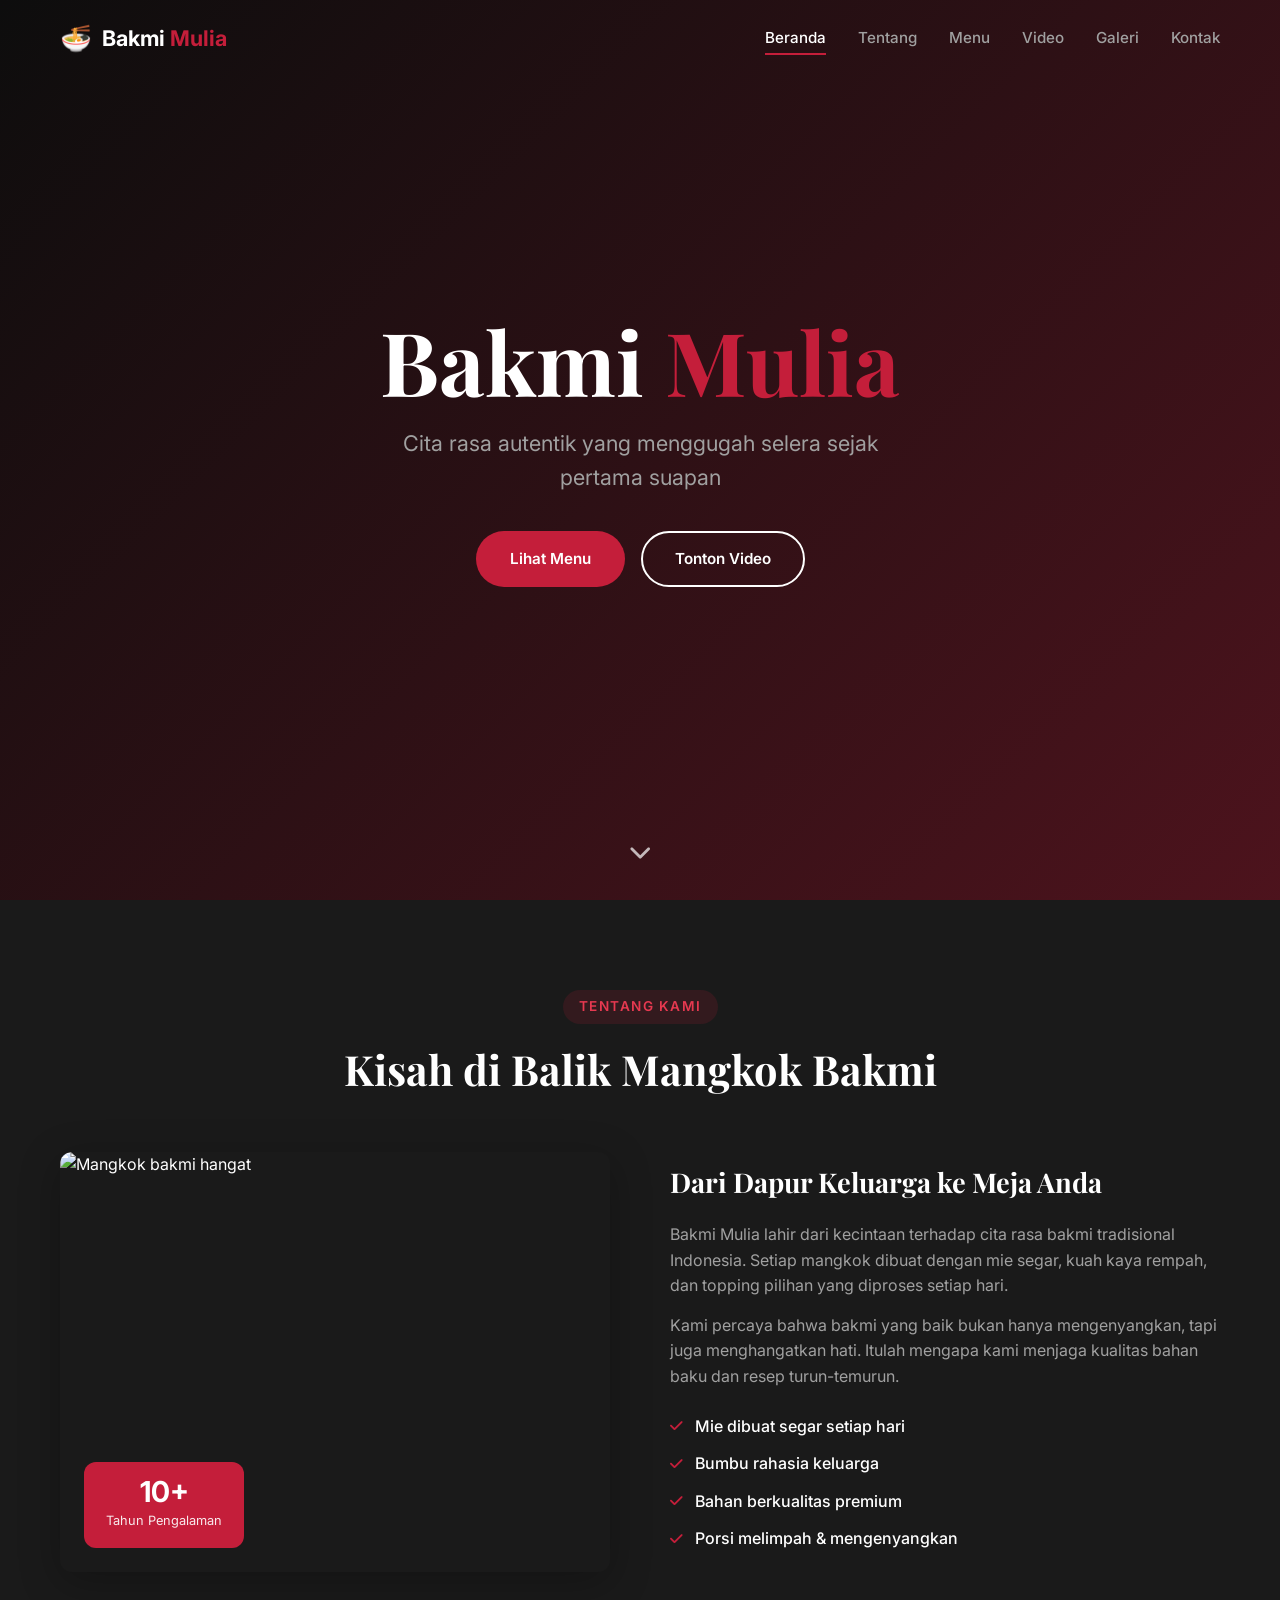
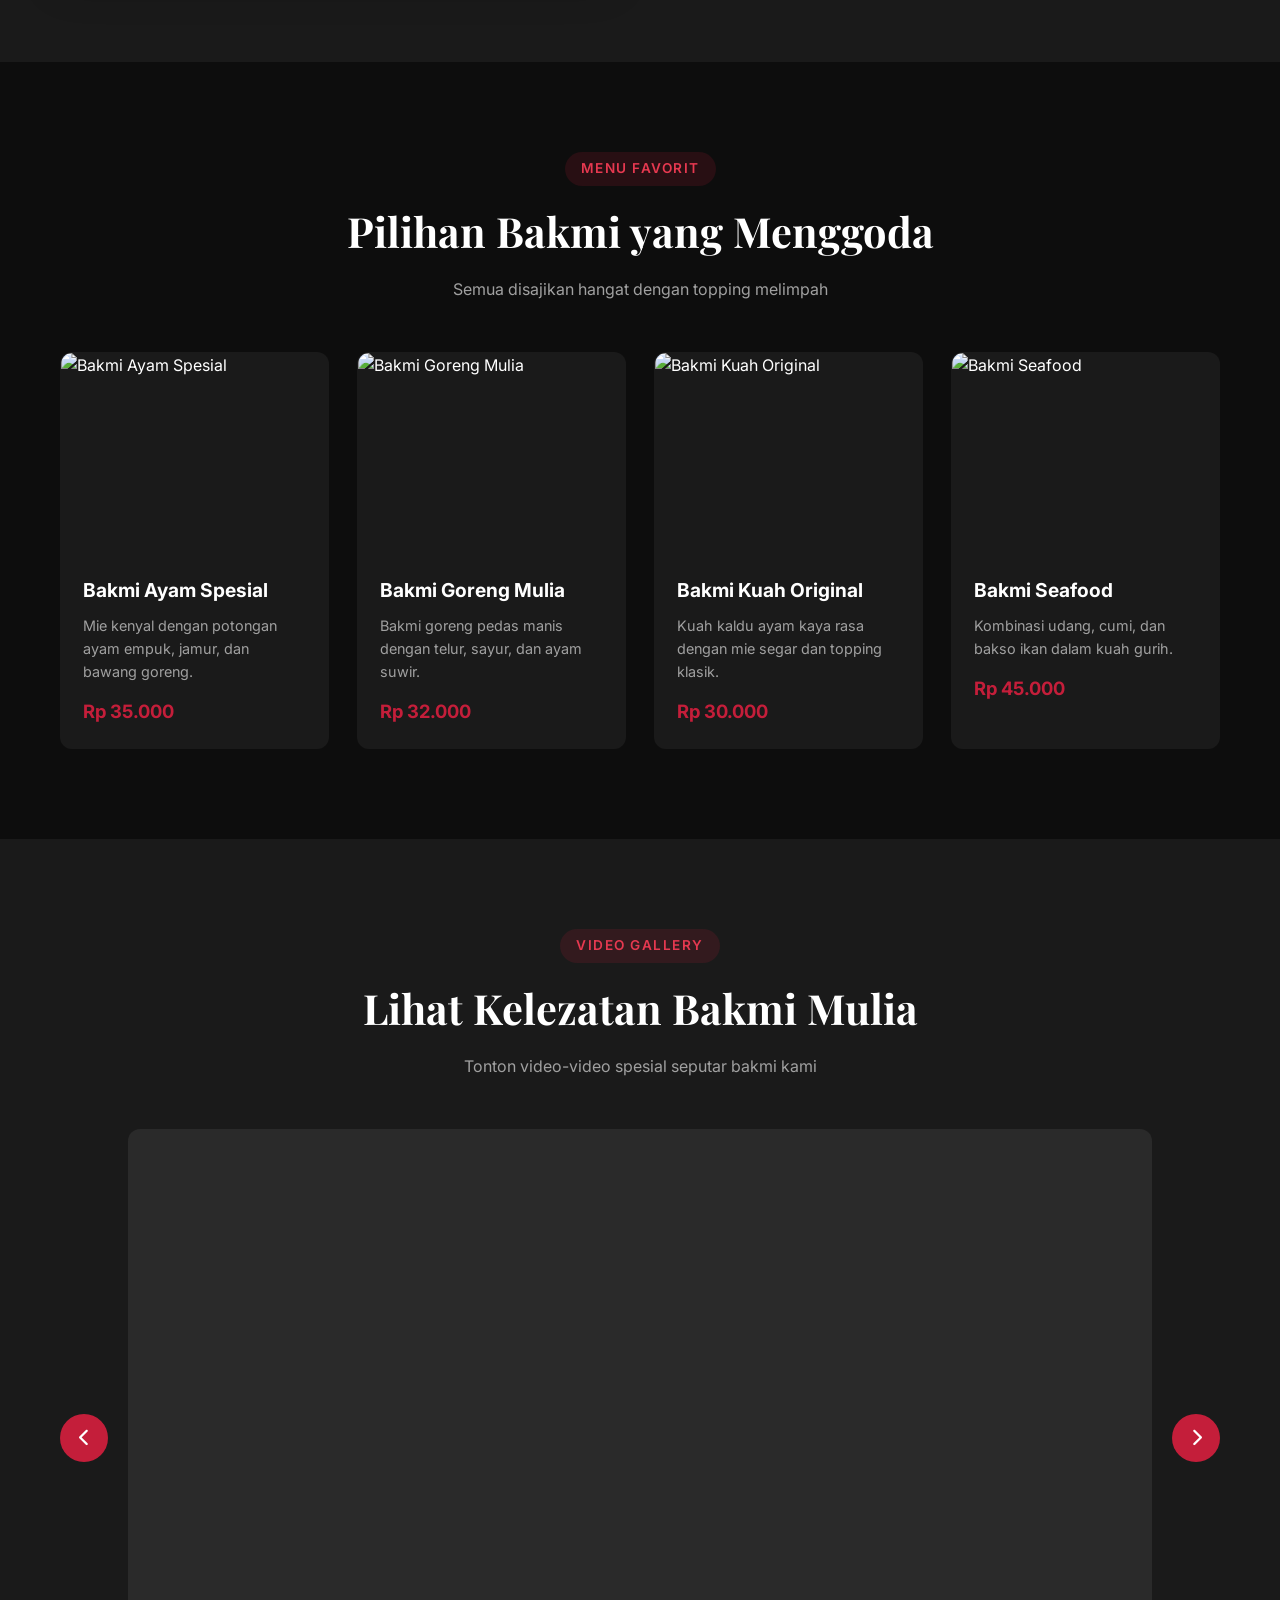
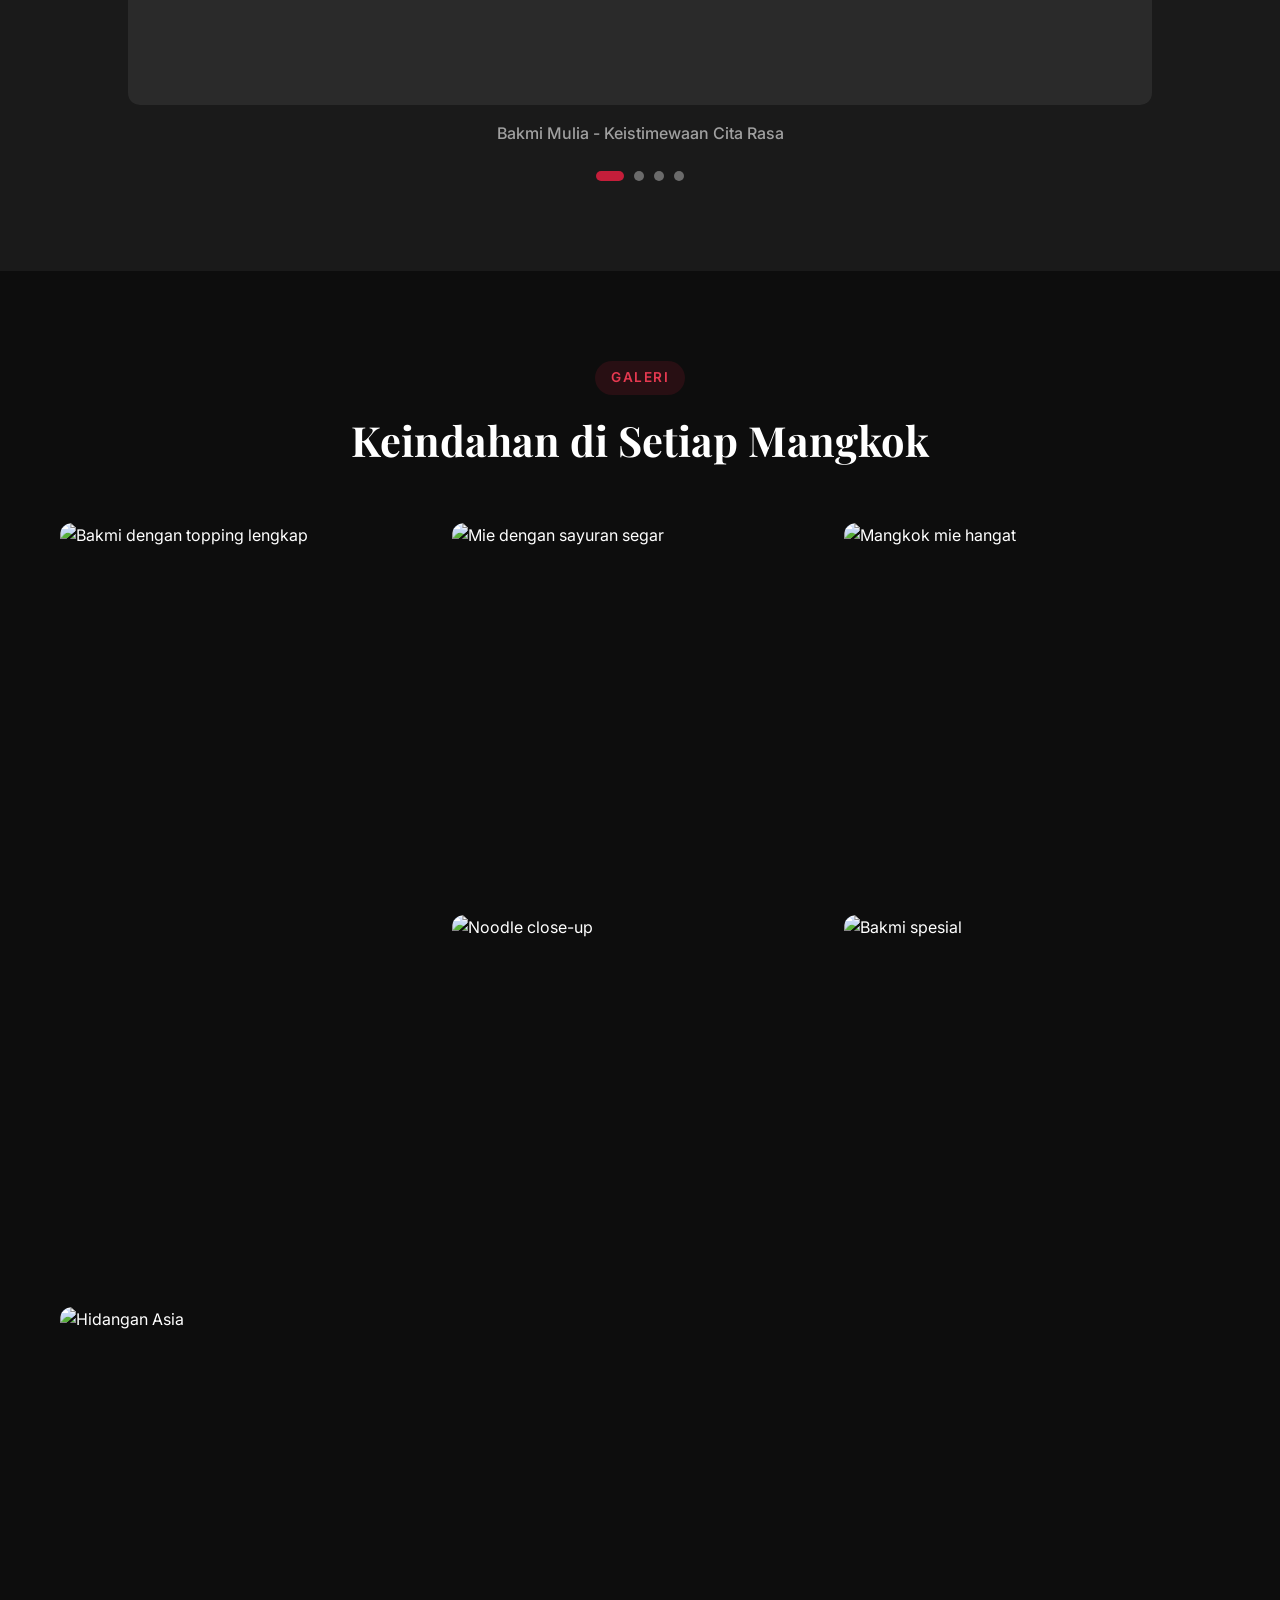
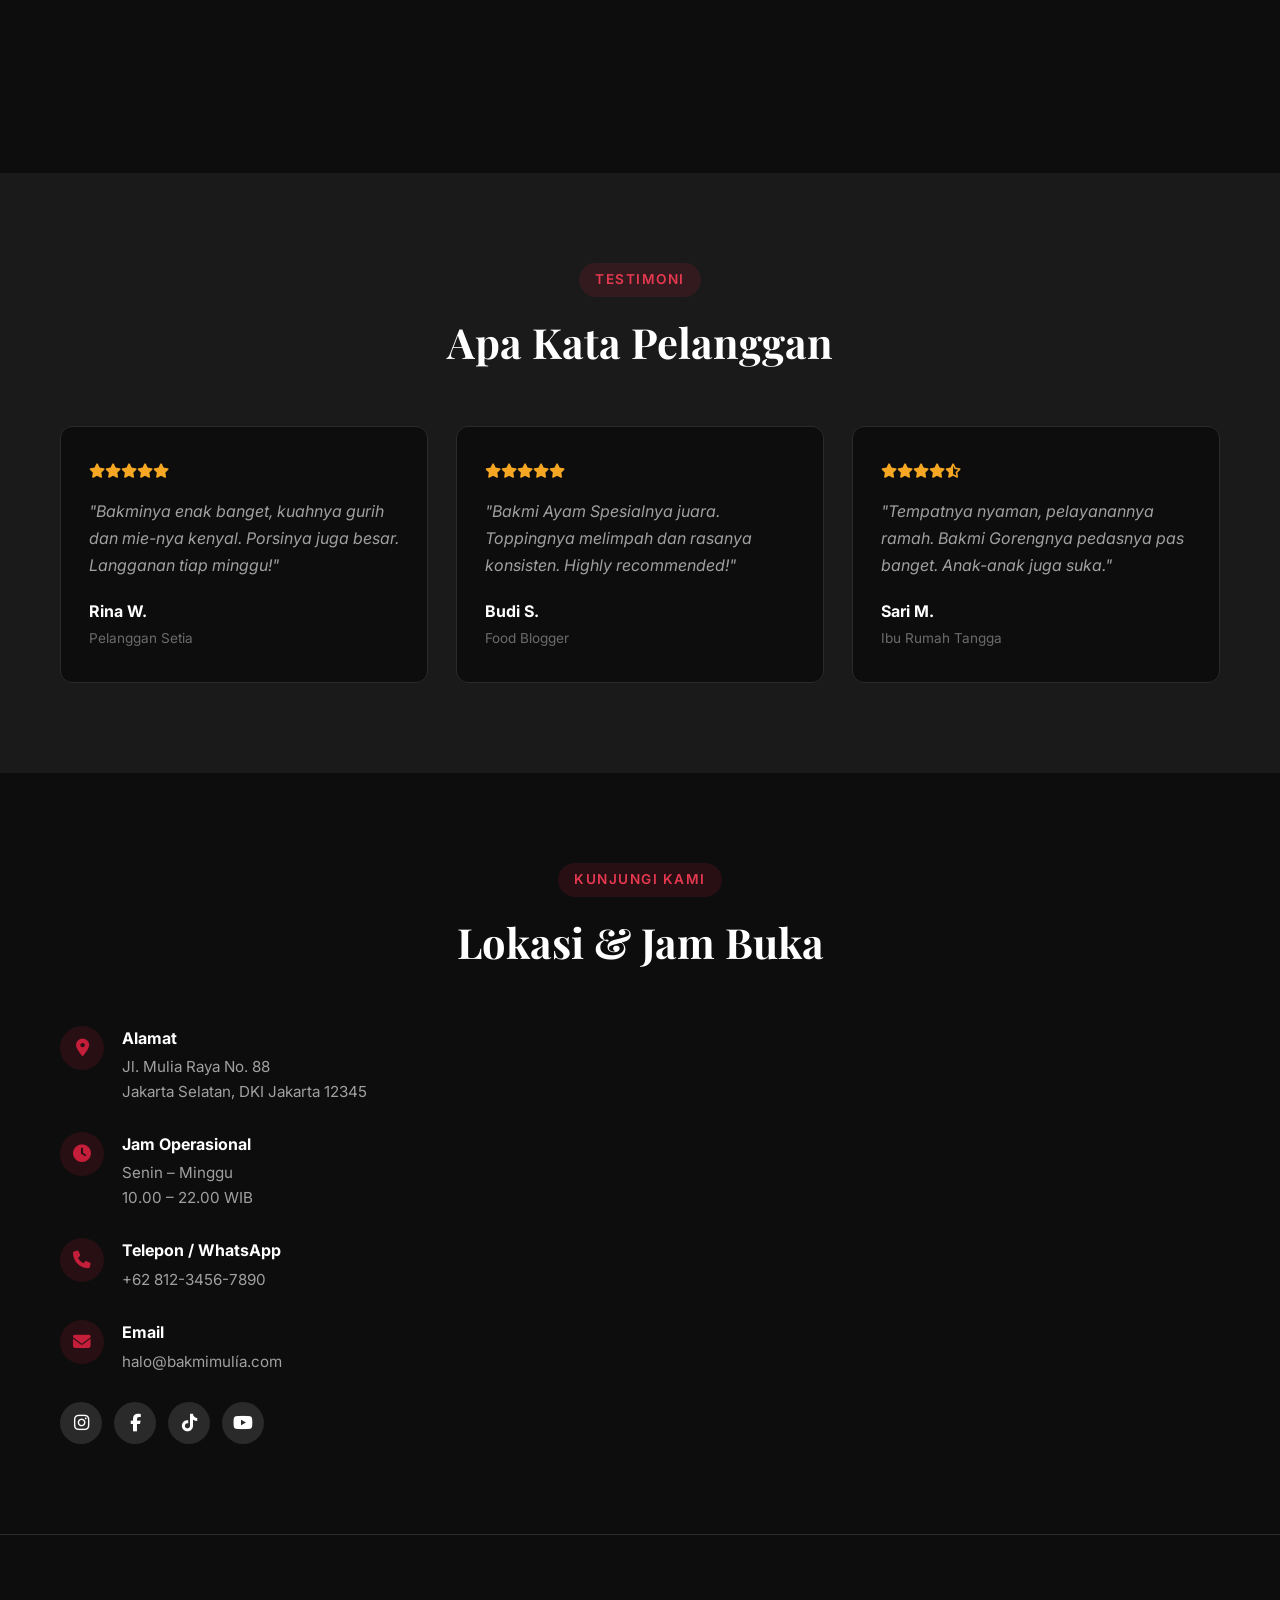
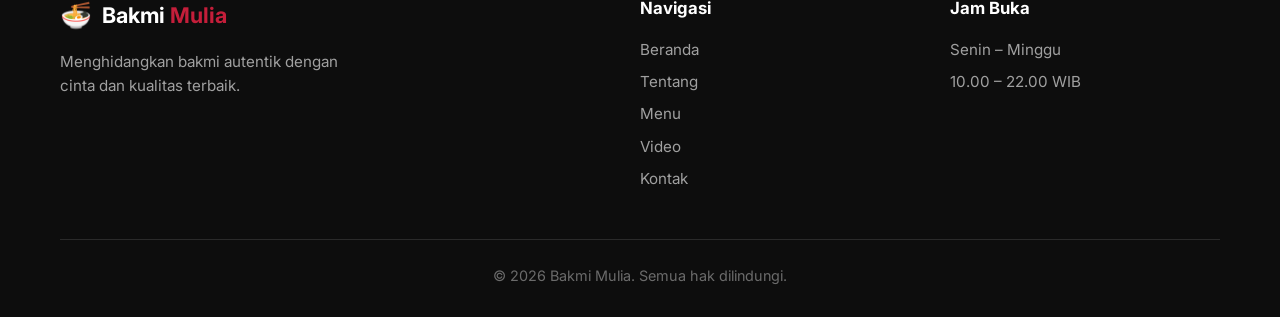
==== commit 51d5aee2: "Add files via upload" ====
--- a/index.html
+++ b/index.html
@@ -1,7 +1,293 @@
-<!DOCTYPE html><html lang="id"><head><meta charset="UTF-8"><meta name="viewport" content="width=device-width,initial-scale=1.0"><title>Bakmi Mulia — Menu Lengkap</title><link rel="preconnect" href="https://fonts.googleapis.com"><link rel="preconnect" href="https://fonts.gstatic.com" crossorigin><link href="https://fonts.googleapis.com/css2?family=Cormorant+Garamond:wght@600;700&family=Poppins:wght@300;400;500;600;700&display=swap" rel="stylesheet"><link rel="stylesheet" href="style.css"></head><body>
-<nav><a class="brand" href="#home">BAKMI <span>MULIA</span></a><button class="menu-toggle">☰</button><ul class="nav-links"><li><a href="#home">Home</a></li><li><a href="#menu">Menu</a></li><li><a href="#order">Order</a></li></ul></nav>
-<header id="home" class="hero"><div class="shade"></div><div class="hero-content"><p class="eyebrow">BAKMI MULIA • MENU RESMI</p><h1>Rasa <em>Mulia</em>,<br>Untuk Semua.</h1><p>Nikmati pilihan masakan Bakmi Mulia dari bakmi, nasi, kwetiaw, seafood, ayam, sapi, sayuran hingga hidangan lainnya.</p><a class="btn" href="#menu">Lihat Semua Menu</a></div></header>
-<section id="menu" class="menu"><div class="heading"><p class="eyebrow">OUR COMPLETE MENU</p><h2>Semua Menu <em>Bakmi Mulia</em></h2></div>
-<div class="search-wrap"><input id="search" placeholder="Cari menu, misalnya: nasi goreng..."></div><div class="filters"><button class="filter active" data-filter="all">Semua</button><button class="filter" data-filter="Masakan Bakmi">Bakmi</button><button class="filter" data-filter="Masakan Nasi">Nasi</button><button class="filter" data-filter="Masakan Kwetiaw">Kwetiaw</button><button class="filter" data-filter="Masakan Lumpia">Lumpia</button><button class="filter" data-filter="Masakan Bihun">Bihun</button><button class="filter" data-filter="Masakan Campuran">Campuran</button><button class="filter" data-filter="Masakan Sapi">Sapi</button><button class="filter" data-filter="Masakan Kangkung">Kangkung</button><button class="filter" data-filter="Masakan Gurame">Gurame</button><button class="filter" data-filter="Masakan Udang">Udang</button><button class="filter" data-filter="Masakan Cumi">Cumi</button><button class="filter" data-filter="Masakan Ikan Bakar">Ikan Bakar</button><button class="filter" data-filter="Sabana">Sabana</button><button class="filter" data-filter="Masakan Sop &amp; Soto">Sop &amp; Soto</button><button class="filter" data-filter="Masakan Iga">Iga</button><button class="filter" data-filter="Masakan Tahu">Tahu</button><button class="filter" data-filter="Masakan Ayam">Ayam</button></div><div class="grid"><article class="menu-card" data-cat="Masakan Bakmi" data-name="bakmi goreng"><div class="num">MULIA</div><h3>Bakmi Goreng</h3><p>Masakan Bakmi</p><strong>Rp 23.000</strong><a target="_blank" href="https://wa.me/6282114546703?text=Halo%20kak%20Dinda%2C%20aku%20cek%20di%20website%20Bakmi%20Mulia%20kamu%20keren.%20Mau%20dong%20pesan%20menu%20Bakmi%20Goreng">Pesan</a></article><article class="menu-card" data-cat="Masakan Bakmi" data-name="bakmi goreng special"><div class="num">MULIA</div><h3>Bakmi Goreng Special</h3><p>Masakan Bakmi</p><strong>Rp 28.000</strong><a target="_blank" href="https://wa.me/6282114546703?text=Halo%20kak%20Dinda%2C%20aku%20cek%20di%20website%20Bakmi%20Mulia%20kamu%20keren.%20Mau%20dong%20pesan%20menu%20Bakmi%20Goreng%20Special">Pesan</a></article><article class="menu-card" data-cat="Masakan Bakmi" data-name="bakmi goreng seafood"><div class="num">MULIA</div><h3>Bakmi Goreng Seafood</h3><p>Masakan Bakmi</p><strong>Rp 29.000</strong><a target="_blank" href="https://wa.me/6282114546703?text=Halo%20kak%20Dinda%2C%20aku%20cek%20di%20website%20Bakmi%20Mulia%20kamu%20keren.%20Mau%20dong%20pesan%20menu%20Bakmi%20Goreng%20Seafood">Pesan</a></article><article class="menu-card" data-cat="Masakan Bakmi" data-name="bakmi goreng super"><div class="num">MULIA</div><h3>Bakmi Goreng Super</h3><p>Masakan Bakmi</p><strong>Rp 31.000</strong><a target="_blank" href="https://wa.me/6282114546703?text=Halo%20kak%20Dinda%2C%20aku%20cek%20di%20website%20Bakmi%20Mulia%20kamu%20keren.%20Mau%20dong%20pesan%20menu%20Bakmi%20Goreng%20Super">Pesan</a></article><article class="menu-card" data-cat="Masakan Bakmi" data-name="bakmi goreng sapi"><div class="num">MULIA</div><h3>Bakmi Goreng Sapi</h3><p>Masakan Bakmi</p><strong>Rp 31.000</strong><a target="_blank" href="https://wa.me/6282114546703?text=Halo%20kak%20Dinda%2C%20aku%20cek%20di%20website%20Bakmi%20Mulia%20kamu%20keren.%20Mau%20dong%20pesan%20menu%20Bakmi%20Goreng%20Sapi">Pesan</a></article><article class="menu-card" data-cat="Masakan Bakmi" data-name="mie rebus"><div class="num">MULIA</div><h3>Mie Rebus</h3><p>Masakan Bakmi</p><strong>Rp 23.000</strong><a target="_blank" href="https://wa.me/6282114546703?text=Halo%20kak%20Dinda%2C%20aku%20cek%20di%20website%20Bakmi%20Mulia%20kamu%20keren.%20Mau%20dong%20pesan%20menu%20Mie%20Rebus">Pesan</a></article><article class="menu-card" data-cat="Masakan Bakmi" data-name="mie siram"><div class="num">MULIA</div><h3>Mie Siram</h3><p>Masakan Bakmi</p><strong>Rp 29.000</strong><a target="_blank" href="https://wa.me/6282114546703?text=Halo%20kak%20Dinda%2C%20aku%20cek%20di%20website%20Bakmi%20Mulia%20kamu%20keren.%20Mau%20dong%20pesan%20menu%20Mie%20Siram">Pesan</a></article><article class="menu-card" data-cat="Masakan Bakmi" data-name="mie ayam"><div class="num">MULIA</div><h3>Mie Ayam</h3><p>Masakan Bakmi</p><strong>Rp 15.000</strong><a target="_blank" href="https://wa.me/6282114546703?text=Halo%20kak%20Dinda%2C%20aku%20cek%20di%20website%20Bakmi%20Mulia%20kamu%20keren.%20Mau%20dong%20pesan%20menu%20Mie%20Ayam">Pesan</a></article><article class="menu-card" data-cat="Masakan Bakmi" data-name="mie ayam bakso"><div class="num">MULIA</div><h3>Mie Ayam Bakso</h3><p>Masakan Bakmi</p><strong>Rp 18.000</strong><a target="_blank" href="https://wa.me/6282114546703?text=Halo%20kak%20Dinda%2C%20aku%20cek%20di%20website%20Bakmi%20Mulia%20kamu%20keren.%20Mau%20dong%20pesan%20menu%20Mie%20Ayam%20Bakso">Pesan</a></article><article class="menu-card" data-cat="Masakan Nasi" data-name="nasi goreng"><div class="num">MULIA</div><h3>Nasi Goreng</h3><p>Masakan Nasi</p><strong>Rp 23.000</strong><a target="_blank" href="https://wa.me/6282114546703?text=Halo%20kak%20Dinda%2C%20aku%20cek%20di%20website%20Bakmi%20Mulia%20kamu%20keren.%20Mau%20dong%20pesan%20menu%20Nasi%20Goreng">Pesan</a></article><article class="menu-card" data-cat="Masakan Nasi" data-name="nasi goreng special"><div class="num">MULIA</div><h3>Nasi Goreng Special</h3><p>Masakan Nasi</p><strong>Rp 28.000</strong><a target="_blank" href="https://wa.me/6282114546703?text=Halo%20kak%20Dinda%2C%20aku%20cek%20di%20website%20Bakmi%20Mulia%20kamu%20keren.%20Mau%20dong%20pesan%20menu%20Nasi%20Goreng%20Special">Pesan</a></article><article class="menu-card" data-cat="Masakan Nasi" data-name="nasi goreng seafood"><div class="num">MULIA</div><h3>Nasi Goreng Seafood</h3><p>Masakan Nasi</p><strong>Rp 29.000</strong><a target="_blank" href="https://wa.me/6282114546703?text=Halo%20kak%20Dinda%2C%20aku%20cek%20di%20website%20Bakmi%20Mulia%20kamu%20keren.%20Mau%20dong%20pesan%20menu%20Nasi%20Goreng%20Seafood">Pesan</a></article><article class="menu-card" data-cat="Masakan Nasi" data-name="nasi goreng super"><div class="num">MULIA</div><h3>Nasi Goreng Super</h3><p>Masakan Nasi</p><strong>Rp 31.000</strong><a target="_blank" href="https://wa.me/6282114546703?text=Halo%20kak%20Dinda%2C%20aku%20cek%20di%20website%20Bakmi%20Mulia%20kamu%20keren.%20Mau%20dong%20pesan%20menu%20Nasi%20Goreng%20Super">Pesan</a></article><article class="menu-card" data-cat="Masakan Nasi" data-name="nasi goreng sapi"><div class="num">MULIA</div><h3>Nasi Goreng Sapi</h3><p>Masakan Nasi</p><strong>Rp 31.000</strong><a target="_blank" href="https://wa.me/6282114546703?text=Halo%20kak%20Dinda%2C%20aku%20cek%20di%20website%20Bakmi%20Mulia%20kamu%20keren.%20Mau%20dong%20pesan%20menu%20Nasi%20Goreng%20Sapi">Pesan</a></article><article class="menu-card" data-cat="Masakan Nasi" data-name="nasi goreng putih kencur"><div class="num">MULIA</div><h3>Nasi Goreng Putih Kencur</h3><p>Masakan Nasi</p><strong>Rp 24.000</strong><a target="_blank" href="https://wa.me/6282114546703?text=Halo%20kak%20Dinda%2C%20aku%20cek%20di%20website%20Bakmi%20Mulia%20kamu%20keren.%20Mau%20dong%20pesan%20menu%20Nasi%20Goreng%20Putih%20Kencur">Pesan</a></article><article class="menu-card" data-cat="Masakan Nasi" data-name="nasi siram"><div class="num">MULIA</div><h3>Nasi Siram</h3><p>Masakan Nasi</p><strong>Rp 29.000</strong><a target="_blank" href="https://wa.me/6282114546703?text=Halo%20kak%20Dinda%2C%20aku%20cek%20di%20website%20Bakmi%20Mulia%20kamu%20keren.%20Mau%20dong%20pesan%20menu%20Nasi%20Siram">Pesan</a></article><article class="menu-card" data-cat="Masakan Nasi" data-name="nasi capcay"><div class="num">MULIA</div><h3>Nasi Capcay</h3><p>Masakan Nasi</p><strong>Rp 29.000</strong><a target="_blank" href="https://wa.me/6282114546703?text=Halo%20kak%20Dinda%2C%20aku%20cek%20di%20website%20Bakmi%20Mulia%20kamu%20keren.%20Mau%20dong%20pesan%20menu%20Nasi%20Capcay">Pesan</a></article><article class="menu-card" data-cat="Masakan Nasi" data-name="nasi putih"><div class="num">MULIA</div><h3>Nasi Putih</h3><p>Masakan Nasi</p><strong>Rp 5.000</strong><a target="_blank" href="https://wa.me/6282114546703?text=Halo%20kak%20Dinda%2C%20aku%20cek%20di%20website%20Bakmi%20Mulia%20kamu%20keren.%20Mau%20dong%20pesan%20menu%20Nasi%20Putih">Pesan</a></article><article class="menu-card" data-cat="Masakan Kwetiaw" data-name="kwetiaw goreng"><div class="num">MULIA</div><h3>Kwetiaw Goreng</h3><p>Masakan Kwetiaw</p><strong>Rp 23.000</strong><a target="_blank" href="https://wa.me/6282114546703?text=Halo%20kak%20Dinda%2C%20aku%20cek%20di%20website%20Bakmi%20Mulia%20kamu%20keren.%20Mau%20dong%20pesan%20menu%20Kwetiaw%20Goreng">Pesan</a></article><article class="menu-card" data-cat="Masakan Kwetiaw" data-name="kwetiaw goreng special"><div class="num">MULIA</div><h3>Kwetiaw Goreng Special</h3><p>Masakan Kwetiaw</p><strong>Rp 28.000</strong><a target="_blank" href="https://wa.me/6282114546703?text=Halo%20kak%20Dinda%2C%20aku%20cek%20di%20website%20Bakmi%20Mulia%20kamu%20keren.%20Mau%20dong%20pesan%20menu%20Kwetiaw%20Goreng%20Special">Pesan</a></article><article class="menu-card" data-cat="Masakan Kwetiaw" data-name="kwetiaw goreng seafood"><div class="num">MULIA</div><h3>Kwetiaw Goreng Seafood</h3><p>Masakan Kwetiaw</p><strong>Rp 29.000</strong><a target="_blank" href="https://wa.me/6282114546703?text=Halo%20kak%20Dinda%2C%20aku%20cek%20di%20website%20Bakmi%20Mulia%20kamu%20keren.%20Mau%20dong%20pesan%20menu%20Kwetiaw%20Goreng%20Seafood">Pesan</a></article><article class="menu-card" data-cat="Masakan Kwetiaw" data-name="kwetiaw goreng super"><div class="num">MULIA</div><h3>Kwetiaw Goreng Super</h3><p>Masakan Kwetiaw</p><strong>Rp 31.000</strong><a target="_blank" href="https://wa.me/6282114546703?text=Halo%20kak%20Dinda%2C%20aku%20cek%20di%20website%20Bakmi%20Mulia%20kamu%20keren.%20Mau%20dong%20pesan%20menu%20Kwetiaw%20Goreng%20Super">Pesan</a></article><article class="menu-card" data-cat="Masakan Kwetiaw" data-name="kwetiaw goreng sapi"><div class="num">MULIA</div><h3>Kwetiaw Goreng Sapi</h3><p>Masakan Kwetiaw</p><strong>Rp 31.000</strong><a target="_blank" href="https://wa.me/6282114546703?text=Halo%20kak%20Dinda%2C%20aku%20cek%20di%20website%20Bakmi%20Mulia%20kamu%20keren.%20Mau%20dong%20pesan%20menu%20Kwetiaw%20Goreng%20Sapi">Pesan</a></article><article class="menu-card" data-cat="Masakan Kwetiaw" data-name="kwetiaw siram"><div class="num">MULIA</div><h3>Kwetiaw Siram</h3><p>Masakan Kwetiaw</p><strong>Rp 29.000</strong><a target="_blank" href="https://wa.me/6282114546703?text=Halo%20kak%20Dinda%2C%20aku%20cek%20di%20website%20Bakmi%20Mulia%20kamu%20keren.%20Mau%20dong%20pesan%20menu%20Kwetiaw%20Siram">Pesan</a></article><article class="menu-card" data-cat="Masakan Lumpia" data-name="lumpia ayam"><div class="num">MULIA</div><h3>Lumpia Ayam</h3><p>Masakan Lumpia</p><strong>Rp 31.000</strong><a target="_blank" href="https://wa.me/6282114546703?text=Halo%20kak%20Dinda%2C%20aku%20cek%20di%20website%20Bakmi%20Mulia%20kamu%20keren.%20Mau%20dong%20pesan%20menu%20Lumpia%20Ayam">Pesan</a></article><article class="menu-card" data-cat="Masakan Lumpia" data-name="lumpia udang"><div class="num">MULIA</div><h3>Lumpia Udang</h3><p>Masakan Lumpia</p><strong>Rp 34.000</strong><a target="_blank" href="https://wa.me/6282114546703?text=Halo%20kak%20Dinda%2C%20aku%20cek%20di%20website%20Bakmi%20Mulia%20kamu%20keren.%20Mau%20dong%20pesan%20menu%20Lumpia%20Udang">Pesan</a></article><article class="menu-card" data-cat="Masakan Lumpia" data-name="lumpia super"><div class="num">MULIA</div><h3>Lumpia Super</h3><p>Masakan Lumpia</p><strong>Rp 39.000</strong><a target="_blank" href="https://wa.me/6282114546703?text=Halo%20kak%20Dinda%2C%20aku%20cek%20di%20website%20Bakmi%20Mulia%20kamu%20keren.%20Mau%20dong%20pesan%20menu%20Lumpia%20Super">Pesan</a></article><article class="menu-card" data-cat="Masakan Bihun" data-name="bihun goreng"><div class="num">MULIA</div><h3>Bihun Goreng</h3><p>Masakan Bihun</p><strong>Rp 23.000</strong><a target="_blank" href="https://wa.me/6282114546703?text=Halo%20kak%20Dinda%2C%20aku%20cek%20di%20website%20Bakmi%20Mulia%20kamu%20keren.%20Mau%20dong%20pesan%20menu%20Bihun%20Goreng">Pesan</a></article><article class="menu-card" data-cat="Masakan Bihun" data-name="bihun goreng special"><div class="num">MULIA</div><h3>Bihun Goreng Special</h3><p>Masakan Bihun</p><strong>Rp 28.000</strong><a target="_blank" href="https://wa.me/6282114546703?text=Halo%20kak%20Dinda%2C%20aku%20cek%20di%20website%20Bakmi%20Mulia%20kamu%20keren.%20Mau%20dong%20pesan%20menu%20Bihun%20Goreng%20Special">Pesan</a></article><article class="menu-card" data-cat="Masakan Bihun" data-name="bihun goreng seafood"><div class="num">MULIA</div><h3>Bihun Goreng Seafood</h3><p>Masakan Bihun</p><strong>Rp 29.000</strong><a target="_blank" href="https://wa.me/6282114546703?text=Halo%20kak%20Dinda%2C%20aku%20cek%20di%20website%20Bakmi%20Mulia%20kamu%20keren.%20Mau%20dong%20pesan%20menu%20Bihun%20Goreng%20Seafood">Pesan</a></article><article class="menu-card" data-cat="Masakan Bihun" data-name="bihun goreng super"><div class="num">MULIA</div><h3>Bihun Goreng Super</h3><p>Masakan Bihun</p><strong>Rp 31.000</strong><a target="_blank" href="https://wa.me/6282114546703?text=Halo%20kak%20Dinda%2C%20aku%20cek%20di%20website%20Bakmi%20Mulia%20kamu%20keren.%20Mau%20dong%20pesan%20menu%20Bihun%20Goreng%20Super">Pesan</a></article><article class="menu-card" data-cat="Masakan Bihun" data-name="bihun goreng sapi"><div class="num">MULIA</div><h3>Bihun Goreng Sapi</h3><p>Masakan Bihun</p><strong>Rp 31.000</strong><a target="_blank" href="https://wa.me/6282114546703?text=Halo%20kak%20Dinda%2C%20aku%20cek%20di%20website%20Bakmi%20Mulia%20kamu%20keren.%20Mau%20dong%20pesan%20menu%20Bihun%20Goreng%20Sapi">Pesan</a></article><article class="menu-card" data-cat="Masakan Bihun" data-name="bihun rebus"><div class="num">MULIA</div><h3>Bihun Rebus</h3><p>Masakan Bihun</p><strong>Rp 23.000</strong><a target="_blank" href="https://wa.me/6282114546703?text=Halo%20kak%20Dinda%2C%20aku%20cek%20di%20website%20Bakmi%20Mulia%20kamu%20keren.%20Mau%20dong%20pesan%20menu%20Bihun%20Rebus">Pesan</a></article><article class="menu-card" data-cat="Masakan Campuran" data-name="capcay cah"><div class="num">MULIA</div><h3>Capcay Cah</h3><p>Masakan Campuran</p><strong>Rp 24.000</strong><a target="_blank" href="https://wa.me/6282114546703?text=Halo%20kak%20Dinda%2C%20aku%20cek%20di%20website%20Bakmi%20Mulia%20kamu%20keren.%20Mau%20dong%20pesan%20menu%20Capcay%20Cah">Pesan</a></article><article class="menu-card" data-cat="Masakan Campuran" data-name="capcay kuah"><div class="num">MULIA</div><h3>Capcay Kuah</h3><p>Masakan Campuran</p><strong>Rp 24.000</strong><a target="_blank" href="https://wa.me/6282114546703?text=Halo%20kak%20Dinda%2C%20aku%20cek%20di%20website%20Bakmi%20Mulia%20kamu%20keren.%20Mau%20dong%20pesan%20menu%20Capcay%20Kuah">Pesan</a></article><article class="menu-card" data-cat="Masakan Campuran" data-name="capcay super"><div class="num">MULIA</div><h3>Capcay Super</h3><p>Masakan Campuran</p><strong>Rp 33.000</strong><a target="_blank" href="https://wa.me/6282114546703?text=Halo%20kak%20Dinda%2C%20aku%20cek%20di%20website%20Bakmi%20Mulia%20kamu%20keren.%20Mau%20dong%20pesan%20menu%20Capcay%20Super">Pesan</a></article><article class="menu-card" data-cat="Masakan Campuran" data-name="capcay seafood"><div class="num">MULIA</div><h3>Capcay Seafood</h3><p>Masakan Campuran</p><strong>Rp 30.000</strong><a target="_blank" href="https://wa.me/6282114546703?text=Halo%20kak%20Dinda%2C%20aku%20cek%20di%20website%20Bakmi%20Mulia%20kamu%20keren.%20Mau%20dong%20pesan%20menu%20Capcay%20Seafood">Pesan</a></article><article class="menu-card" data-cat="Masakan Campuran" data-name="lo mie"><div class="num">MULIA</div><h3>Lo mie</h3><p>Masakan Campuran</p><strong>Rp 28.000</strong><a target="_blank" href="https://wa.me/6282114546703?text=Halo%20kak%20Dinda%2C%20aku%20cek%20di%20website%20Bakmi%20Mulia%20kamu%20keren.%20Mau%20dong%20pesan%20menu%20Lo%20mie">Pesan</a></article><article class="menu-card" data-cat="Masakan Campuran" data-name="ifumie"><div class="num">MULIA</div><h3>Ifumie</h3><p>Masakan Campuran</p><strong>Rp 28.000</strong><a target="_blank" href="https://wa.me/6282114546703?text=Halo%20kak%20Dinda%2C%20aku%20cek%20di%20website%20Bakmi%20Mulia%20kamu%20keren.%20Mau%20dong%20pesan%20menu%20Ifumie">Pesan</a></article><article class="menu-card" data-cat="Masakan Campuran" data-name="fuyunghay"><div class="num">MULIA</div><h3>Fuyunghay</h3><p>Masakan Campuran</p><strong>Rp 28.000</strong><a target="_blank" href="https://wa.me/6282114546703?text=Halo%20kak%20Dinda%2C%20aku%20cek%20di%20website%20Bakmi%20Mulia%20kamu%20keren.%20Mau%20dong%20pesan%20menu%20Fuyunghay">Pesan</a></article><article class="menu-card" data-cat="Masakan Sapi" data-name="bistik sapi"><div class="num">MULIA</div><h3>Bistik Sapi</h3><p>Masakan Sapi</p><strong>Rp 33.000</strong><a target="_blank" href="https://wa.me/6282114546703?text=Halo%20kak%20Dinda%2C%20aku%20cek%20di%20website%20Bakmi%20Mulia%20kamu%20keren.%20Mau%20dong%20pesan%20menu%20Bistik%20Sapi">Pesan</a></article><article class="menu-card" data-cat="Masakan Sapi" data-name="sapi rica-rica"><div class="num">MULIA</div><h3>Sapi Rica-rica</h3><p>Masakan Sapi</p><strong>Rp 33.000</strong><a target="_blank" href="https://wa.me/6282114546703?text=Halo%20kak%20Dinda%2C%20aku%20cek%20di%20website%20Bakmi%20Mulia%20kamu%20keren.%20Mau%20dong%20pesan%20menu%20Sapi%20Rica-rica">Pesan</a></article><article class="menu-card" data-cat="Masakan Sapi" data-name="sapi lada hitam"><div class="num">MULIA</div><h3>Sapi Lada Hitam</h3><p>Masakan Sapi</p><strong>Rp 33.000</strong><a target="_blank" href="https://wa.me/6282114546703?text=Halo%20kak%20Dinda%2C%20aku%20cek%20di%20website%20Bakmi%20Mulia%20kamu%20keren.%20Mau%20dong%20pesan%20menu%20Sapi%20Lada%20Hitam">Pesan</a></article><article class="menu-card" data-cat="Masakan Sapi" data-name="sapi masak kecap"><div class="num">MULIA</div><h3>Sapi Masak Kecap</h3><p>Masakan Sapi</p><strong>Rp 33.000</strong><a target="_blank" href="https://wa.me/6282114546703?text=Halo%20kak%20Dinda%2C%20aku%20cek%20di%20website%20Bakmi%20Mulia%20kamu%20keren.%20Mau%20dong%20pesan%20menu%20Sapi%20Masak%20Kecap">Pesan</a></article><article class="menu-card" data-cat="Masakan Sapi" data-name="beef teriyaki"><div class="num">MULIA</div><h3>Beef Teriyaki</h3><p>Masakan Sapi</p><strong>Rp 33.000</strong><a target="_blank" href="https://wa.me/6282114546703?text=Halo%20kak%20Dinda%2C%20aku%20cek%20di%20website%20Bakmi%20Mulia%20kamu%20keren.%20Mau%20dong%20pesan%20menu%20Beef%20Teriyaki">Pesan</a></article><article class="menu-card" data-cat="Masakan Kangkung" data-name="kangkung cah ayam"><div class="num">MULIA</div><h3>Kangkung Cah Ayam</h3><p>Masakan Kangkung</p><strong>Rp 23.000</strong><a target="_blank" href="https://wa.me/6282114546703?text=Halo%20kak%20Dinda%2C%20aku%20cek%20di%20website%20Bakmi%20Mulia%20kamu%20keren.%20Mau%20dong%20pesan%20menu%20Kangkung%20Cah%20Ayam">Pesan</a></article><article class="menu-card" data-cat="Masakan Kangkung" data-name="kangkung cah udang"><div class="num">MULIA</div><h3>Kangkung Cah Udang</h3><p>Masakan Kangkung</p><strong>Rp 23.000</strong><a target="_blank" href="https://wa.me/6282114546703?text=Halo%20kak%20Dinda%2C%20aku%20cek%20di%20website%20Bakmi%20Mulia%20kamu%20keren.%20Mau%20dong%20pesan%20menu%20Kangkung%20Cah%20Udang">Pesan</a></article><article class="menu-card" data-cat="Masakan Kangkung" data-name="kangkung cah cumi"><div class="num">MULIA</div><h3>Kangkung Cah Cumi</h3><p>Masakan Kangkung</p><strong>Rp 23.000</strong><a target="_blank" href="https://wa.me/6282114546703?text=Halo%20kak%20Dinda%2C%20aku%20cek%20di%20website%20Bakmi%20Mulia%20kamu%20keren.%20Mau%20dong%20pesan%20menu%20Kangkung%20Cah%20Cumi">Pesan</a></article><article class="menu-card" data-cat="Masakan Kangkung" data-name="kangkung cah sapi"><div class="num">MULIA</div><h3>Kangkung Cah Sapi</h3><p>Masakan Kangkung</p><strong>Rp 23.000</strong><a target="_blank" href="https://wa.me/6282114546703?text=Halo%20kak%20Dinda%2C%20aku%20cek%20di%20website%20Bakmi%20Mulia%20kamu%20keren.%20Mau%20dong%20pesan%20menu%20Kangkung%20Cah%20Sapi">Pesan</a></article><article class="menu-card" data-cat="Masakan Kangkung" data-name="kangkung cah polos"><div class="num">MULIA</div><h3>Kangkung Cah Polos</h3><p>Masakan Kangkung</p><strong>Rp 18.000</strong><a target="_blank" href="https://wa.me/6282114546703?text=Halo%20kak%20Dinda%2C%20aku%20cek%20di%20website%20Bakmi%20Mulia%20kamu%20keren.%20Mau%20dong%20pesan%20menu%20Kangkung%20Cah%20Polos">Pesan</a></article><article class="menu-card" data-cat="Masakan Kangkung" data-name="cah tauge"><div class="num">MULIA</div><h3>Cah Tauge</h3><p>Masakan Kangkung</p><strong>Rp 18.000</strong><a target="_blank" href="https://wa.me/6282114546703?text=Halo%20kak%20Dinda%2C%20aku%20cek%20di%20website%20Bakmi%20Mulia%20kamu%20keren.%20Mau%20dong%20pesan%20menu%20Cah%20Tauge">Pesan</a></article><article class="menu-card" data-cat="Masakan Gurame" data-name="gurame goreng tepung"><div class="num">MULIA</div><h3>Gurame Goreng Tepung</h3><p>Masakan Gurame</p><strong>60-75K</strong><a target="_blank" href="https://wa.me/6282114546703?text=Halo%20kak%20Dinda%2C%20aku%20cek%20di%20website%20Bakmi%20Mulia%20kamu%20keren.%20Mau%20dong%20pesan%20menu%20Gurame%20Goreng%20Tepung">Pesan</a></article><article class="menu-card" data-cat="Masakan Gurame" data-name="gurame tpg lada hitam"><div class="num">MULIA</div><h3>Gurame Tpg Lada Hitam</h3><p>Masakan Gurame</p><strong>60-75K</strong><a target="_blank" href="https://wa.me/6282114546703?text=Halo%20kak%20Dinda%2C%20aku%20cek%20di%20website%20Bakmi%20Mulia%20kamu%20keren.%20Mau%20dong%20pesan%20menu%20Gurame%20Tpg%20Lada%20Hitam">Pesan</a></article><article class="menu-card" data-cat="Masakan Gurame" data-name="gurame tpg rica-rica"><div class="num">MULIA</div><h3>Gurame Tpg Rica-rica</h3><p>Masakan Gurame</p><strong>60-75K</strong><a target="_blank" href="https://wa.me/6282114546703?text=Halo%20kak%20Dinda%2C%20aku%20cek%20di%20website%20Bakmi%20Mulia%20kamu%20keren.%20Mau%20dong%20pesan%20menu%20Gurame%20Tpg%20Rica-rica">Pesan</a></article><article class="menu-card" data-cat="Masakan Gurame" data-name="gurame tpg saos padang"><div class="num">MULIA</div><h3>Gurame Tpg Saos Padang</h3><p>Masakan Gurame</p><strong>60-75K</strong><a target="_blank" href="https://wa.me/6282114546703?text=Halo%20kak%20Dinda%2C%20aku%20cek%20di%20website%20Bakmi%20Mulia%20kamu%20keren.%20Mau%20dong%20pesan%20menu%20Gurame%20Tpg%20Saos%20Padang">Pesan</a></article><article class="menu-card" data-cat="Masakan Gurame" data-name="gurame tpg asam manis"><div class="num">MULIA</div><h3>Gurame Tpg Asam Manis</h3><p>Masakan Gurame</p><strong>60-75K</strong><a target="_blank" href="https://wa.me/6282114546703?text=Halo%20kak%20Dinda%2C%20aku%20cek%20di%20website%20Bakmi%20Mulia%20kamu%20keren.%20Mau%20dong%20pesan%20menu%20Gurame%20Tpg%20Asam%20Manis">Pesan</a></article><article class="menu-card" data-cat="Masakan Udang" data-name="udang tepung"><div class="num">MULIA</div><h3>Udang Tepung</h3><p>Masakan Udang</p><strong>Rp 32.000</strong><a target="_blank" href="https://wa.me/6282114546703?text=Halo%20kak%20Dinda%2C%20aku%20cek%20di%20website%20Bakmi%20Mulia%20kamu%20keren.%20Mau%20dong%20pesan%20menu%20Udang%20Tepung">Pesan</a></article><article class="menu-card" data-cat="Masakan Udang" data-name="udang tepung rica-rica"><div class="num">MULIA</div><h3>Udang Tepung Rica-rica</h3><p>Masakan Udang</p><strong>Rp 32.000</strong><a target="_blank" href="https://wa.me/6282114546703?text=Halo%20kak%20Dinda%2C%20aku%20cek%20di%20website%20Bakmi%20Mulia%20kamu%20keren.%20Mau%20dong%20pesan%20menu%20Udang%20Tepung%20Rica-rica">Pesan</a></article><article class="menu-card" data-cat="Masakan Udang" data-name="udang tepung mentega"><div class="num">MULIA</div><h3>Udang Tepung Mentega</h3><p>Masakan Udang</p><strong>Rp 32.000</strong><a target="_blank" href="https://wa.me/6282114546703?text=Halo%20kak%20Dinda%2C%20aku%20cek%20di%20website%20Bakmi%20Mulia%20kamu%20keren.%20Mau%20dong%20pesan%20menu%20Udang%20Tepung%20Mentega">Pesan</a></article><article class="menu-card" data-cat="Masakan Udang" data-name="udang tepung lada hitam"><div class="num">MULIA</div><h3>Udang Tepung Lada Hitam</h3><p>Masakan Udang</p><strong>Rp 34.000</strong><a target="_blank" href="https://wa.me/6282114546703?text=Halo%20kak%20Dinda%2C%20aku%20cek%20di%20website%20Bakmi%20Mulia%20kamu%20keren.%20Mau%20dong%20pesan%20menu%20Udang%20Tepung%20Lada%20Hitam">Pesan</a></article><article class="menu-card" data-cat="Masakan Udang" data-name="udang tepung saos tiram"><div class="num">MULIA</div><h3>Udang Tepung Saos Tiram</h3><p>Masakan Udang</p><strong>Rp 32.000</strong><a target="_blank" href="https://wa.me/6282114546703?text=Halo%20kak%20Dinda%2C%20aku%20cek%20di%20website%20Bakmi%20Mulia%20kamu%20keren.%20Mau%20dong%20pesan%20menu%20Udang%20Tepung%20Saos%20Tiram">Pesan</a></article><article class="menu-card" data-cat="Masakan Udang" data-name="udang tepung saos padang"><div class="num">MULIA</div><h3>Udang Tepung Saos Padang</h3><p>Masakan Udang</p><strong>Rp 32.000</strong><a target="_blank" href="https://wa.me/6282114546703?text=Halo%20kak%20Dinda%2C%20aku%20cek%20di%20website%20Bakmi%20Mulia%20kamu%20keren.%20Mau%20dong%20pesan%20menu%20Udang%20Tepung%20Saos%20Padang">Pesan</a></article><article class="menu-card" data-cat="Masakan Udang" data-name="udang cah jamur"><div class="num">MULIA</div><h3>Udang Cah Jamur</h3><p>Masakan Udang</p><strong>Rp 32.000</strong><a target="_blank" href="https://wa.me/6282114546703?text=Halo%20kak%20Dinda%2C%20aku%20cek%20di%20website%20Bakmi%20Mulia%20kamu%20keren.%20Mau%20dong%20pesan%20menu%20Udang%20Cah%20Jamur">Pesan</a></article><article class="menu-card" data-cat="Masakan Udang" data-name="udang cah jagung muda"><div class="num">MULIA</div><h3>Udang Cah Jagung Muda</h3><p>Masakan Udang</p><strong>Rp 32.000</strong><a target="_blank" href="https://wa.me/6282114546703?text=Halo%20kak%20Dinda%2C%20aku%20cek%20di%20website%20Bakmi%20Mulia%20kamu%20keren.%20Mau%20dong%20pesan%20menu%20Udang%20Cah%20Jagung%20Muda">Pesan</a></article><article class="menu-card" data-cat="Masakan Cumi" data-name="cumi tepung"><div class="num">MULIA</div><h3>Cumi Tepung</h3><p>Masakan Cumi</p><strong>Rp 32.000</strong><a target="_blank" href="https://wa.me/6282114546703?text=Halo%20kak%20Dinda%2C%20aku%20cek%20di%20website%20Bakmi%20Mulia%20kamu%20keren.%20Mau%20dong%20pesan%20menu%20Cumi%20Tepung">Pesan</a></article><article class="menu-card" data-cat="Masakan Cumi" data-name="cumi tepung rica-rica"><div class="num">MULIA</div><h3>Cumi Tepung Rica-rica</h3><p>Masakan Cumi</p><strong>Rp 32.000</strong><a target="_blank" href="https://wa.me/6282114546703?text=Halo%20kak%20Dinda%2C%20aku%20cek%20di%20website%20Bakmi%20Mulia%20kamu%20keren.%20Mau%20dong%20pesan%20menu%20Cumi%20Tepung%20Rica-rica">Pesan</a></article><article class="menu-card" data-cat="Masakan Cumi" data-name="cumi tepung mentega"><div class="num">MULIA</div><h3>Cumi Tepung Mentega</h3><p>Masakan Cumi</p><strong>Rp 32.000</strong><a target="_blank" href="https://wa.me/6282114546703?text=Halo%20kak%20Dinda%2C%20aku%20cek%20di%20website%20Bakmi%20Mulia%20kamu%20keren.%20Mau%20dong%20pesan%20menu%20Cumi%20Tepung%20Mentega">Pesan</a></article><article class="menu-card" data-cat="Masakan Cumi" data-name="cumi tepung lada hitam"><div class="num">MULIA</div><h3>Cumi Tepung Lada Hitam</h3><p>Masakan Cumi</p><strong>Rp 34.000</strong><a target="_blank" href="https://wa.me/6282114546703?text=Halo%20kak%20Dinda%2C%20aku%20cek%20di%20website%20Bakmi%20Mulia%20kamu%20keren.%20Mau%20dong%20pesan%20menu%20Cumi%20Tepung%20Lada%20Hitam">Pesan</a></article><article class="menu-card" data-cat="Masakan Cumi" data-name="cumi tepung saos tiram"><div class="num">MULIA</div><h3>Cumi Tepung Saos Tiram</h3><p>Masakan Cumi</p><strong>Rp 32.000</strong><a target="_blank" href="https://wa.me/6282114546703?text=Halo%20kak%20Dinda%2C%20aku%20cek%20di%20website%20Bakmi%20Mulia%20kamu%20keren.%20Mau%20dong%20pesan%20menu%20Cumi%20Tepung%20Saos%20Tiram">Pesan</a></article><article class="menu-card" data-cat="Masakan Cumi" data-name="cumi tepung saos padang"><div class="num">MULIA</div><h3>Cumi Tepung Saos Padang</h3><p>Masakan Cumi</p><strong>Rp 32.000</strong><a target="_blank" href="https://wa.me/6282114546703?text=Halo%20kak%20Dinda%2C%20aku%20cek%20di%20website%20Bakmi%20Mulia%20kamu%20keren.%20Mau%20dong%20pesan%20menu%20Cumi%20Tepung%20Saos%20Padang">Pesan</a></article><article class="menu-card" data-cat="Masakan Cumi" data-name="cumi cah jamur"><div class="num">MULIA</div><h3>Cumi Cah Jamur</h3><p>Masakan Cumi</p><strong>Rp 32.000</strong><a target="_blank" href="https://wa.me/6282114546703?text=Halo%20kak%20Dinda%2C%20aku%20cek%20di%20website%20Bakmi%20Mulia%20kamu%20keren.%20Mau%20dong%20pesan%20menu%20Cumi%20Cah%20Jamur">Pesan</a></article><article class="menu-card" data-cat="Masakan Cumi" data-name="cumi cah jagung muda"><div class="num">MULIA</div><h3>Cumi Cah Jagung Muda</h3><p>Masakan Cumi</p><strong>Rp 32.000</strong><a target="_blank" href="https://wa.me/6282114546703?text=Halo%20kak%20Dinda%2C%20aku%20cek%20di%20website%20Bakmi%20Mulia%20kamu%20keren.%20Mau%20dong%20pesan%20menu%20Cumi%20Cah%20Jagung%20Muda">Pesan</a></article><article class="menu-card" data-cat="Masakan Ikan Bakar" data-name="bawal laut bakar"><div class="num">MULIA</div><h3>Bawal Laut Bakar</h3><p>Masakan Ikan Bakar</p><strong>Rp 40.000</strong><a target="_blank" href="https://wa.me/6282114546703?text=Halo%20kak%20Dinda%2C%20aku%20cek%20di%20website%20Bakmi%20Mulia%20kamu%20keren.%20Mau%20dong%20pesan%20menu%20Bawal%20Laut%20Bakar">Pesan</a></article><article class="menu-card" data-cat="Masakan Ikan Bakar" data-name="gurame bakar"><div class="num">MULIA</div><h3>Gurame Bakar</h3><p>Masakan Ikan Bakar</p><strong>Rp 60.000</strong><a target="_blank" href="https://wa.me/6282114546703?text=Halo%20kak%20Dinda%2C%20aku%20cek%20di%20website%20Bakmi%20Mulia%20kamu%20keren.%20Mau%20dong%20pesan%20menu%20Gurame%20Bakar">Pesan</a></article><article class="menu-card" data-cat="Masakan Ikan Bakar" data-name="kwe bakar"><div class="num">MULIA</div><h3>Kwe Bakar</h3><p>Masakan Ikan Bakar</p><strong>Rp 40.000</strong><a target="_blank" href="https://wa.me/6282114546703?text=Halo%20kak%20Dinda%2C%20aku%20cek%20di%20website%20Bakmi%20Mulia%20kamu%20keren.%20Mau%20dong%20pesan%20menu%20Kwe%20Bakar">Pesan</a></article><article class="menu-card" data-cat="Masakan Ikan Bakar" data-name="nila bakar"><div class="num">MULIA</div><h3>Nila Bakar</h3><p>Masakan Ikan Bakar</p><strong>Rp 20.000</strong><a target="_blank" href="https://wa.me/6282114546703?text=Halo%20kak%20Dinda%2C%20aku%20cek%20di%20website%20Bakmi%20Mulia%20kamu%20keren.%20Mau%20dong%20pesan%20menu%20Nila%20Bakar">Pesan</a></article><article class="menu-card" data-cat="Sabana" data-name="dada / paha atas"><div class="num">MULIA</div><h3>Dada / Paha Atas</h3><p>Sabana</p><strong>Rp 11.000</strong><a target="_blank" href="https://wa.me/6282114546703?text=Halo%20kak%20Dinda%2C%20aku%20cek%20di%20website%20Bakmi%20Mulia%20kamu%20keren.%20Mau%20dong%20pesan%20menu%20Dada%20/%20Paha%20Atas">Pesan</a></article><article class="menu-card" data-cat="Sabana" data-name="paha bawah"><div class="num">MULIA</div><h3>Paha Bawah</h3><p>Sabana</p><strong>Rp 9.000</strong><a target="_blank" href="https://wa.me/6282114546703?text=Halo%20kak%20Dinda%2C%20aku%20cek%20di%20website%20Bakmi%20Mulia%20kamu%20keren.%20Mau%20dong%20pesan%20menu%20Paha%20Bawah">Pesan</a></article><article class="menu-card" data-cat="Sabana" data-name="sayap"><div class="num">MULIA</div><h3>Sayap</h3><p>Sabana</p><strong>Rp 8.000</strong><a target="_blank" href="https://wa.me/6282114546703?text=Halo%20kak%20Dinda%2C%20aku%20cek%20di%20website%20Bakmi%20Mulia%20kamu%20keren.%20Mau%20dong%20pesan%20menu%20Sayap">Pesan</a></article><article class="menu-card" data-cat="Sabana" data-name="geprek dada"><div class="num">MULIA</div><h3>Geprek Dada</h3><p>Sabana</p><strong>Rp 16.000</strong><a target="_blank" href="https://wa.me/6282114546703?text=Halo%20kak%20Dinda%2C%20aku%20cek%20di%20website%20Bakmi%20Mulia%20kamu%20keren.%20Mau%20dong%20pesan%20menu%20Geprek%20Dada">Pesan</a></article><article class="menu-card" data-cat="Sabana" data-name="geprek paha atas"><div class="num">MULIA</div><h3>Geprek Paha Atas</h3><p>Sabana</p><strong>Rp 16.000</strong><a target="_blank" href="https://wa.me/6282114546703?text=Halo%20kak%20Dinda%2C%20aku%20cek%20di%20website%20Bakmi%20Mulia%20kamu%20keren.%20Mau%20dong%20pesan%20menu%20Geprek%20Paha%20Atas">Pesan</a></article><article class="menu-card" data-cat="Sabana" data-name="geprek paha bawah"><div class="num">MULIA</div><h3>Geprek Paha Bawah</h3><p>Sabana</p><strong>Rp 13.000</strong><a target="_blank" href="https://wa.me/6282114546703?text=Halo%20kak%20Dinda%2C%20aku%20cek%20di%20website%20Bakmi%20Mulia%20kamu%20keren.%20Mau%20dong%20pesan%20menu%20Geprek%20Paha%20Bawah">Pesan</a></article><article class="menu-card" data-cat="Sabana" data-name="geprek sayap"><div class="num">MULIA</div><h3>Geprek Sayap</h3><p>Sabana</p><strong>Rp 12.000</strong><a target="_blank" href="https://wa.me/6282114546703?text=Halo%20kak%20Dinda%2C%20aku%20cek%20di%20website%20Bakmi%20Mulia%20kamu%20keren.%20Mau%20dong%20pesan%20menu%20Geprek%20Sayap">Pesan</a></article><article class="menu-card" data-cat="Masakan Sop &amp; Soto" data-name="sop daging"><div class="num">MULIA</div><h3>Sop Daging</h3><p>Masakan Sop &amp; Soto</p><strong>Rp 27.000</strong><a target="_blank" href="https://wa.me/6282114546703?text=Halo%20kak%20Dinda%2C%20aku%20cek%20di%20website%20Bakmi%20Mulia%20kamu%20keren.%20Mau%20dong%20pesan%20menu%20Sop%20Daging">Pesan</a></article><article class="menu-card" data-cat="Masakan Sop &amp; Soto" data-name="sop gurame"><div class="num">MULIA</div><h3>Sop Gurame</h3><p>Masakan Sop &amp; Soto</p><strong>Rp 60.000</strong><a target="_blank" href="https://wa.me/6282114546703?text=Halo%20kak%20Dinda%2C%20aku%20cek%20di%20website%20Bakmi%20Mulia%20kamu%20keren.%20Mau%20dong%20pesan%20menu%20Sop%20Gurame">Pesan</a></article><article class="menu-card" data-cat="Masakan Sop &amp; Soto" data-name="sop ayam jamur"><div class="num">MULIA</div><h3>Sop Ayam Jamur</h3><p>Masakan Sop &amp; Soto</p><strong>Rp 24.000</strong><a target="_blank" href="https://wa.me/6282114546703?text=Halo%20kak%20Dinda%2C%20aku%20cek%20di%20website%20Bakmi%20Mulia%20kamu%20keren.%20Mau%20dong%20pesan%20menu%20Sop%20Ayam%20Jamur">Pesan</a></article><article class="menu-card" data-cat="Masakan Sop &amp; Soto" data-name="soto daging"><div class="num">MULIA</div><h3>Soto Daging</h3><p>Masakan Sop &amp; Soto</p><strong>Rp 29.000</strong><a target="_blank" href="https://wa.me/6282114546703?text=Halo%20kak%20Dinda%2C%20aku%20cek%20di%20website%20Bakmi%20Mulia%20kamu%20keren.%20Mau%20dong%20pesan%20menu%20Soto%20Daging">Pesan</a></article><article class="menu-card" data-cat="Masakan Sop &amp; Soto" data-name="sop patin"><div class="num">MULIA</div><h3>Sop Patin</h3><p>Masakan Sop &amp; Soto</p><strong>Rp 36.000</strong><a target="_blank" href="https://wa.me/6282114546703?text=Halo%20kak%20Dinda%2C%20aku%20cek%20di%20website%20Bakmi%20Mulia%20kamu%20keren.%20Mau%20dong%20pesan%20menu%20Sop%20Patin">Pesan</a></article><article class="menu-card" data-cat="Masakan Sop &amp; Soto" data-name="patin pindang"><div class="num">MULIA</div><h3>Patin Pindang</h3><p>Masakan Sop &amp; Soto</p><strong>Rp 36.000</strong><a target="_blank" href="https://wa.me/6282114546703?text=Halo%20kak%20Dinda%2C%20aku%20cek%20di%20website%20Bakmi%20Mulia%20kamu%20keren.%20Mau%20dong%20pesan%20menu%20Patin%20Pindang">Pesan</a></article><article class="menu-card" data-cat="Masakan Iga" data-name="iga penyet"><div class="num">MULIA</div><h3>Iga Penyet</h3><p>Masakan Iga</p><strong>Rp 31.000</strong><a target="_blank" href="https://wa.me/6282114546703?text=Halo%20kak%20Dinda%2C%20aku%20cek%20di%20website%20Bakmi%20Mulia%20kamu%20keren.%20Mau%20dong%20pesan%20menu%20Iga%20Penyet">Pesan</a></article><article class="menu-card" data-cat="Masakan Iga" data-name="iga bakar"><div class="num">MULIA</div><h3>Iga Bakar</h3><p>Masakan Iga</p><strong>Rp 31.000</strong><a target="_blank" href="https://wa.me/6282114546703?text=Halo%20kak%20Dinda%2C%20aku%20cek%20di%20website%20Bakmi%20Mulia%20kamu%20keren.%20Mau%20dong%20pesan%20menu%20Iga%20Bakar">Pesan</a></article><article class="menu-card" data-cat="Masakan Iga" data-name="sop iga"><div class="num">MULIA</div><h3>Sop Iga</h3><p>Masakan Iga</p><strong>Rp 31.000</strong><a target="_blank" href="https://wa.me/6282114546703?text=Halo%20kak%20Dinda%2C%20aku%20cek%20di%20website%20Bakmi%20Mulia%20kamu%20keren.%20Mau%20dong%20pesan%20menu%20Sop%20Iga">Pesan</a></article><article class="menu-card" data-cat="Masakan Tahu" data-name="sapo tahu ayam"><div class="num">MULIA</div><h3>Sapo Tahu Ayam</h3><p>Masakan Tahu</p><strong>Rp 28.000</strong><a target="_blank" href="https://wa.me/6282114546703?text=Halo%20kak%20Dinda%2C%20aku%20cek%20di%20website%20Bakmi%20Mulia%20kamu%20keren.%20Mau%20dong%20pesan%20menu%20Sapo%20Tahu%20Ayam">Pesan</a></article><article class="menu-card" data-cat="Masakan Tahu" data-name="sapo tahu seafood"><div class="num">MULIA</div><h3>Sapo Tahu Seafood</h3><p>Masakan Tahu</p><strong>Rp 32.000</strong><a target="_blank" href="https://wa.me/6282114546703?text=Halo%20kak%20Dinda%2C%20aku%20cek%20di%20website%20Bakmi%20Mulia%20kamu%20keren.%20Mau%20dong%20pesan%20menu%20Sapo%20Tahu%20Seafood">Pesan</a></article><article class="menu-card" data-cat="Masakan Tahu" data-name="sapo tahu super"><div class="num">MULIA</div><h3>Sapo Tahu Super</h3><p>Masakan Tahu</p><strong>Rp 34.000</strong><a target="_blank" href="https://wa.me/6282114546703?text=Halo%20kak%20Dinda%2C%20aku%20cek%20di%20website%20Bakmi%20Mulia%20kamu%20keren.%20Mau%20dong%20pesan%20menu%20Sapo%20Tahu%20Super">Pesan</a></article><article class="menu-card" data-cat="Masakan Tahu" data-name="tahu cah ayam"><div class="num">MULIA</div><h3>Tahu Cah Ayam</h3><p>Masakan Tahu</p><strong>Rp 31.000</strong><a target="_blank" href="https://wa.me/6282114546703?text=Halo%20kak%20Dinda%2C%20aku%20cek%20di%20website%20Bakmi%20Mulia%20kamu%20keren.%20Mau%20dong%20pesan%20menu%20Tahu%20Cah%20Ayam">Pesan</a></article><article class="menu-card" data-cat="Masakan Tahu" data-name="tahu cah udang"><div class="num">MULIA</div><h3>Tahu Cah Udang</h3><p>Masakan Tahu</p><strong>Rp 31.000</strong><a target="_blank" href="https://wa.me/6282114546703?text=Halo%20kak%20Dinda%2C%20aku%20cek%20di%20website%20Bakmi%20Mulia%20kamu%20keren.%20Mau%20dong%20pesan%20menu%20Tahu%20Cah%20Udang">Pesan</a></article><article class="menu-card" data-cat="Masakan Tahu" data-name="tahu cah cumi"><div class="num">MULIA</div><h3>Tahu Cah Cumi</h3><p>Masakan Tahu</p><strong>Rp 31.000</strong><a target="_blank" href="https://wa.me/6282114546703?text=Halo%20kak%20Dinda%2C%20aku%20cek%20di%20website%20Bakmi%20Mulia%20kamu%20keren.%20Mau%20dong%20pesan%20menu%20Tahu%20Cah%20Cumi">Pesan</a></article><article class="menu-card" data-cat="Masakan Tahu" data-name="mun tahu"><div class="num">MULIA</div><h3>Mun Tahu</h3><p>Masakan Tahu</p><strong>Rp 28.000</strong><a target="_blank" href="https://wa.me/6282114546703?text=Halo%20kak%20Dinda%2C%20aku%20cek%20di%20website%20Bakmi%20Mulia%20kamu%20keren.%20Mau%20dong%20pesan%20menu%20Mun%20Tahu">Pesan</a></article><article class="menu-card" data-cat="Masakan Ayam" data-name="ayam goreng tepung"><div class="num">MULIA</div><h3>Ayam Goreng Tepung</h3><p>Masakan Ayam</p><strong>Rp 31.000</strong><a target="_blank" href="https://wa.me/6282114546703?text=Halo%20kak%20Dinda%2C%20aku%20cek%20di%20website%20Bakmi%20Mulia%20kamu%20keren.%20Mau%20dong%20pesan%20menu%20Ayam%20Goreng%20Tepung">Pesan</a></article><article class="menu-card" data-cat="Masakan Ayam" data-name="ayam tepung mentega"><div class="num">MULIA</div><h3>Ayam Tepung Mentega</h3><p>Masakan Ayam</p><strong>Rp 31.000</strong><a target="_blank" href="https://wa.me/6282114546703?text=Halo%20kak%20Dinda%2C%20aku%20cek%20di%20website%20Bakmi%20Mulia%20kamu%20keren.%20Mau%20dong%20pesan%20menu%20Ayam%20Tepung%20Mentega">Pesan</a></article><article class="menu-card" data-cat="Masakan Ayam" data-name="ayam tepung rica - rica"><div class="num">MULIA</div><h3>Ayam Tepung Rica - Rica</h3><p>Masakan Ayam</p><strong>Rp 31.000</strong><a target="_blank" href="https://wa.me/6282114546703?text=Halo%20kak%20Dinda%2C%20aku%20cek%20di%20website%20Bakmi%20Mulia%20kamu%20keren.%20Mau%20dong%20pesan%20menu%20Ayam%20Tepung%20Rica%20-%20Rica">Pesan</a></article><article class="menu-card" data-cat="Masakan Ayam" data-name="ayam tepung lada hitam"><div class="num">MULIA</div><h3>Ayam Tepung Lada Hitam</h3><p>Masakan Ayam</p><strong>Rp 33.000</strong><a target="_blank" href="https://wa.me/6282114546703?text=Halo%20kak%20Dinda%2C%20aku%20cek%20di%20website%20Bakmi%20Mulia%20kamu%20keren.%20Mau%20dong%20pesan%20menu%20Ayam%20Tepung%20Lada%20Hitam">Pesan</a></article><article class="menu-card" data-cat="Masakan Ayam" data-name="ayam tepung saos tiram"><div class="num">MULIA</div><h3>Ayam Tepung Saos Tiram</h3><p>Masakan Ayam</p><strong>Rp 31.000</strong><a target="_blank" href="https://wa.me/6282114546703?text=Halo%20kak%20Dinda%2C%20aku%20cek%20di%20website%20Bakmi%20Mulia%20kamu%20keren.%20Mau%20dong%20pesan%20menu%20Ayam%20Tepung%20Saos%20Tiram">Pesan</a></article><article class="menu-card" data-cat="Masakan Ayam" data-name="ayam tepung saos padang"><div class="num">MULIA</div><h3>Ayam Tepung Saos Padang</h3><p>Masakan Ayam</p><strong>Rp 31.000</strong><a target="_blank" href="https://wa.me/6282114546703?text=Halo%20kak%20Dinda%2C%20aku%20cek%20di%20website%20Bakmi%20Mulia%20kamu%20keren.%20Mau%20dong%20pesan%20menu%20Ayam%20Tepung%20Saos%20Padang">Pesan</a></article><article class="menu-card" data-cat="Masakan Ayam" data-name="ayam sambal terasi"><div class="num">MULIA</div><h3>Ayam Sambal Terasi</h3><p>Masakan Ayam</p><strong>Rp 31.000</strong><a target="_blank" href="https://wa.me/6282114546703?text=Halo%20kak%20Dinda%2C%20aku%20cek%20di%20website%20Bakmi%20Mulia%20kamu%20keren.%20Mau%20dong%20pesan%20menu%20Ayam%20Sambal%20Terasi">Pesan</a></article><article class="menu-card" data-cat="Masakan Ayam" data-name="ayam nanking"><div class="num">MULIA</div><h3>Ayam Nanking</h3><p>Masakan Ayam</p><strong>Rp 31.000</strong><a target="_blank" href="https://wa.me/6282114546703?text=Halo%20kak%20Dinda%2C%20aku%20cek%20di%20website%20Bakmi%20Mulia%20kamu%20keren.%20Mau%20dong%20pesan%20menu%20Ayam%20Nanking">Pesan</a></article><article class="menu-card" data-cat="Masakan Ayam" data-name="ayam asam manis"><div class="num">MULIA</div><h3>Ayam Asam Manis</h3><p>Masakan Ayam</p><strong>Rp 31.000</strong><a target="_blank" href="https://wa.me/6282114546703?text=Halo%20kak%20Dinda%2C%20aku%20cek%20di%20website%20Bakmi%20Mulia%20kamu%20keren.%20Mau%20dong%20pesan%20menu%20Ayam%20Asam%20Manis">Pesan</a></article><article class="menu-card" data-cat="Masakan Ayam" data-name="ayam kluyuk"><div class="num">MULIA</div><h3>Ayam Kluyuk</h3><p>Masakan Ayam</p><strong>Rp 31.000</strong><a target="_blank" href="https://wa.me/6282114546703?text=Halo%20kak%20Dinda%2C%20aku%20cek%20di%20website%20Bakmi%20Mulia%20kamu%20keren.%20Mau%20dong%20pesan%20menu%20Ayam%20Kluyuk">Pesan</a></article><article class="menu-card" data-cat="Masakan Ayam" data-name="ayam bistik"><div class="num">MULIA</div><h3>Ayam Bistik</h3><p>Masakan Ayam</p><strong>Rp 31.000</strong><a target="_blank" href="https://wa.me/6282114546703?text=Halo%20kak%20Dinda%2C%20aku%20cek%20di%20website%20Bakmi%20Mulia%20kamu%20keren.%20Mau%20dong%20pesan%20menu%20Ayam%20Bistik">Pesan</a></article><article class="menu-card" data-cat="Masakan Ayam" data-name="ayam penyet"><div class="num">MULIA</div><h3>Ayam Penyet</h3><p>Masakan Ayam</p><strong>Rp 18.000</strong><a target="_blank" href="https://wa.me/6282114546703?text=Halo%20kak%20Dinda%2C%20aku%20cek%20di%20website%20Bakmi%20Mulia%20kamu%20keren.%20Mau%20dong%20pesan%20menu%20Ayam%20Penyet">Pesan</a></article><article class="menu-card" data-cat="Masakan Ayam" data-name="ayam kremes"><div class="num">MULIA</div><h3>Ayam Kremes</h3><p>Masakan Ayam</p><strong>Rp 18.000</strong><a target="_blank" href="https://wa.me/6282114546703?text=Halo%20kak%20Dinda%2C%20aku%20cek%20di%20website%20Bakmi%20Mulia%20kamu%20keren.%20Mau%20dong%20pesan%20menu%20Ayam%20Kremes">Pesan</a></article><article class="menu-card" data-cat="Masakan Ayam" data-name="ayam bakar"><div class="num">MULIA</div><h3>Ayam Bakar</h3><p>Masakan Ayam</p><strong>Rp 18.000</strong><a target="_blank" href="https://wa.me/6282114546703?text=Halo%20kak%20Dinda%2C%20aku%20cek%20di%20website%20Bakmi%20Mulia%20kamu%20keren.%20Mau%20dong%20pesan%20menu%20Ayam%20Bakar">Pesan</a></article></div><p id="empty" class="empty">Menu tidak ditemukan.</p></section>
-<section id="order" class="order"><div><p class="eyebrow">ORDER NOW</p><h2>Pesan Favoritmu<br><em>Lewat WhatsApp.</em></h2><p>Alamat: Jalan Gamelan Raya, Jatirasa, Jatiasih.</p></div><div class="order-box"><h3>Bakmi Mulia</h3><p>Pesan menu pilihanmu dengan mudah.</p><a class="btn" target="_blank" href="https://wa.me/6282114546703?text=Halo%20kak%20Dinda%2C%20aku%20cek%20di%20website%20Bakmi%20Mulia%20kamu%20keren.%20Mau%20dong%20pesan%20menu%20.........">Chat WhatsApp →</a><small>Telepon: 0896-0434-5314 / 0813-1477-5046</small></div></section>
-<footer><b>BAKMI <span>MULIA</span></b><p>Warm bowl. Bold flavor. Beautiful moments.</p><small>© 2026 Bakmi Mulia</small></footer><script src="script.js"></script></body></html>+<!DOCTYPE html>
+<html lang="id">
+<head>
+  <meta charset="UTF-8">
+  <meta name="viewport" content="width=device-width, initial-scale=1.0">
+  <meta name="description" content="Bakmi Mulia - Kedai bakmi autentik dengan cita rasa yang menggugah selera. Nikmati bakmi spesial kami yang lezat dan hangat.">
+  <title>Bakmi Mulia | Kedai Bakmi Autentik</title>
+  <link rel="stylesheet" href="styles.css">
+  <link rel="preconnect" href="https://fonts.googleapis.com">
+  <link rel="preconnect" href="https://fonts.gstatic.com" crossorigin>
+  <link href="https://fonts.googleapis.com/css2?family=Inter:wght@300;400;500;600;700&family=Playfair+Display:wght@600;700&display=swap" rel="stylesheet">
+  <link rel="stylesheet" href="https://cdnjs.cloudflare.com/ajax/libs/font-awesome/6.5.1/css/all.min.css">
+</head>
+<body>
+  <!-- Navbar -->
+  <header class="navbar" id="navbar">
+    <div class="container nav-container">
+      <a href="#home" class="logo">
+        <span class="logo-icon">🍜</span>
+        <span class="logo-text">Bakmi <span>Mulia</span></span>
+      </a>
+      <nav class="nav-links" id="navLinks">
+        <a href="#home" class="nav-link active">Beranda</a>
+        <a href="#about" class="nav-link">Tentang</a>
+        <a href="#menu" class="nav-link">Menu</a>
+        <a href="#videos" class="nav-link">Video</a>
+        <a href="#gallery" class="nav-link">Galeri</a>
+        <a href="#contact" class="nav-link">Kontak</a>
+      </nav>
+      <button class="hamburger" id="hamburger" aria-label="Menu">
+        <span></span>
+        <span></span>
+        <span></span>
+      </button>
+    </div>
+  </header>
+
+  <!-- Hero -->
+  <section class="hero" id="home">
+    <div class="hero-overlay"></div>
+    <div class="container hero-content">
+      <h1 class="hero-title">Bakmi <span>Mulia</span></h1>
+      <p class="hero-subtitle">Cita rasa autentik yang menggugah selera sejak pertama suapan</p>
+      <div class="hero-buttons">
+        <a href="#menu" class="btn btn-primary">Lihat Menu</a>
+        <a href="#videos" class="btn btn-outline">Tonton Video</a>
+      </div>
+    </div>
+    <div class="scroll-indicator">
+      <a href="#about"><i class="fas fa-chevron-down"></i></a>
+    </div>
+  </section>
+
+  <!-- About -->
+  <section class="about section" id="about">
+    <div class="container">
+      <div class="section-header">
+        <span class="section-tag">Tentang Kami</span>
+        <h2 class="section-title">Kisah di Balik Mangkok Bakmi</h2>
+      </div>
+      <div class="about-grid">
+        <div class="about-image">
+          <img src="https://images.unsplash.com/photo-1569718212165-3a8278bd77f0?w=800&q=80" alt="Mangkok bakmi hangat" loading="lazy">
+          <div class="about-badge">
+            <span class="badge-number">10+</span>
+            <span class="badge-text">Tahun Pengalaman</span>
+          </div>
+        </div>
+        <div class="about-text">
+          <h3>Dari Dapur Keluarga ke Meja Anda</h3>
+          <p>Bakmi Mulia lahir dari kecintaan terhadap cita rasa bakmi tradisional Indonesia. Setiap mangkok dibuat dengan mie segar, kuah kaya rempah, dan topping pilihan yang diproses setiap hari.</p>
+          <p>Kami percaya bahwa bakmi yang baik bukan hanya mengenyangkan, tapi juga menghangatkan hati. Itulah mengapa kami menjaga kualitas bahan baku dan resep turun-temurun.</p>
+          <ul class="about-features">
+            <li><i class="fas fa-check"></i> Mie dibuat segar setiap hari</li>
+            <li><i class="fas fa-check"></i> Bumbu rahasia keluarga</li>
+            <li><i class="fas fa-check"></i> Bahan berkualitas premium</li>
+            <li><i class="fas fa-check"></i> Porsi melimpah & mengenyangkan</li>
+          </ul>
+        </div>
+      </div>
+    </div>
+  </section>
+
+  <!-- Menu -->
+  <section class="menu section" id="menu">
+    <div class="container">
+      <div class="section-header">
+        <span class="section-tag">Menu Favorit</span>
+        <h2 class="section-title">Pilihan Bakmi yang Menggoda</h2>
+        <p class="section-desc">Semua disajikan hangat dengan topping melimpah</p>
+      </div>
+      <div class="menu-grid" id="menuGrid">
+        <!-- Diisi via JS dari data.json -->
+      </div>
+    </div>
+  </section>
+
+  <!-- Videos Carousel -->
+  <section class="videos section" id="videos">
+    <div class="container">
+      <div class="section-header">
+        <span class="section-tag">Video Gallery</span>
+        <h2 class="section-title">Lihat Kelezatan Bakmi Mulia</h2>
+        <p class="section-desc">Tonton video-video spesial seputar bakmi kami</p>
+      </div>
+      <div class="carousel-wrapper">
+        <button class="carousel-btn prev" id="prevBtn" aria-label="Sebelumnya">
+          <i class="fas fa-chevron-left"></i>
+        </button>
+        <div class="carousel" id="videoCarousel">
+          <div class="carousel-track" id="carouselTrack">
+            <!-- Video slides diisi via JS -->
+          </div>
+        </div>
+        <button class="carousel-btn next" id="nextBtn" aria-label="Berikutnya">
+          <i class="fas fa-chevron-right"></i>
+        </button>
+      </div>
+      <div class="carousel-dots" id="carouselDots"></div>
+    </div>
+  </section>
+
+  <!-- Gallery -->
+  <section class="gallery section" id="gallery">
+    <div class="container">
+      <div class="section-header">
+        <span class="section-tag">Galeri</span>
+        <h2 class="section-title">Keindahan di Setiap Mangkok</h2>
+      </div>
+      <div class="gallery-grid">
+        <div class="gallery-item">
+          <img src="https://images.unsplash.com/photo-1569718212165-3a8278bd77f0?w=600&q=80" alt="Bakmi dengan topping lengkap" loading="lazy">
+        </div>
+        <div class="gallery-item">
+          <img src="https://images.unsplash.com/photo-1612929632978-da6daba39f4b?w=600&q=80" alt="Mie dengan sayuran segar" loading="lazy">
+        </div>
+        <div class="gallery-item">
+          <img src="https://images.unsplash.com/photo-1585032226651-759b368d7246?w=600&q=80" alt="Mangkok mie hangat" loading="lazy">
+        </div>
+        <div class="gallery-item">
+          <img src="https://images.unsplash.com/photo-1555126634-323283e090fa?w=600&q=80" alt="Noodle close-up" loading="lazy">
+        </div>
+        <div class="gallery-item">
+          <img src="https://images.unsplash.com/photo-1569718212165-3a8278bd77f0?w=600&q=80&sat=-20" alt="Bakmi spesial" loading="lazy">
+        </div>
+        <div class="gallery-item">
+          <img src="https://images.unsplash.com/photo-1617093727343-374698b1b08d?w=600&q=80" alt="Hidangan Asia" loading="lazy">
+        </div>
+      </div>
+    </div>
+  </section>
+
+  <!-- Testimonials -->
+  <section class="testimonials section">
+    <div class="container">
+      <div class="section-header">
+        <span class="section-tag">Testimoni</span>
+        <h2 class="section-title">Apa Kata Pelanggan</h2>
+      </div>
+      <div class="testimonial-grid">
+        <div class="testimonial-card">
+          <div class="stars">
+            <i class="fas fa-star"></i><i class="fas fa-star"></i><i class="fas fa-star"></i><i class="fas fa-star"></i><i class="fas fa-star"></i>
+          </div>
+          <p>"Bakminya enak banget, kuahnya gurih dan mie-nya kenyal. Porsinya juga besar. Langganan tiap minggu!"</p>
+          <div class="testimonial-author">
+            <strong>Rina W.</strong>
+            <span>Pelanggan Setia</span>
+          </div>
+        </div>
+        <div class="testimonial-card">
+          <div class="stars">
+            <i class="fas fa-star"></i><i class="fas fa-star"></i><i class="fas fa-star"></i><i class="fas fa-star"></i><i class="fas fa-star"></i>
+          </div>
+          <p>"Bakmi Ayam Spesialnya juara. Toppingnya melimpah dan rasanya konsisten. Highly recommended!"</p>
+          <div class="testimonial-author">
+            <strong>Budi S.</strong>
+            <span>Food Blogger</span>
+          </div>
+        </div>
+        <div class="testimonial-card">
+          <div class="stars">
+            <i class="fas fa-star"></i><i class="fas fa-star"></i><i class="fas fa-star"></i><i class="fas fa-star"></i><i class="fas fa-star-half-alt"></i>
+          </div>
+          <p>"Tempatnya nyaman, pelayanannya ramah. Bakmi Gorengnya pedasnya pas banget. Anak-anak juga suka."</p>
+          <div class="testimonial-author">
+            <strong>Sari M.</strong>
+            <span>Ibu Rumah Tangga</span>
+          </div>
+        </div>
+      </div>
+    </div>
+  </section>
+
+  <!-- Contact / Location -->
+  <section class="contact section" id="contact">
+    <div class="container">
+      <div class="section-header">
+        <span class="section-tag">Kunjungi Kami</span>
+        <h2 class="section-title">Lokasi & Jam Buka</h2>
+      </div>
+      <div class="contact-grid">
+        <div class="contact-info">
+          <div class="info-item">
+            <i class="fas fa-map-marker-alt"></i>
+            <div>
+              <h4>Alamat</h4>
+              <p>Jl. Mulia Raya No. 88<br>Jakarta Selatan, DKI Jakarta 12345</p>
+            </div>
+          </div>
+          <div class="info-item">
+            <i class="fas fa-clock"></i>
+            <div>
+              <h4>Jam Operasional</h4>
+              <p>Senin – Minggu<br>10.00 – 22.00 WIB</p>
+            </div>
+          </div>
+          <div class="info-item">
+            <i class="fas fa-phone"></i>
+            <div>
+              <h4>Telepon / WhatsApp</h4>
+              <p>+62 812-3456-7890</p>
+            </div>
+          </div>
+          <div class="info-item">
+            <i class="fas fa-envelope"></i>
+            <div>
+              <h4>Email</h4>
+              <p>halo@bakmimulía.com</p>
+            </div>
+          </div>
+          <div class="social-links">
+            <a href="#" aria-label="Instagram"><i class="fab fa-instagram"></i></a>
+            <a href="#" aria-label="Facebook"><i class="fab fa-facebook-f"></i></a>
+            <a href="#" aria-label="TikTok"><i class="fab fa-tiktok"></i></a>
+            <a href="#" aria-label="YouTube"><i class="fab fa-youtube"></i></a>
+          </div>
+        </div>
+        <div class="contact-map">
+          <iframe 
+            src="https://www.google.com/maps/embed?pb=!1m18!1m12!1m3!1d3966.0!2d106.8!3d-6.2!2m3!1f0!2f0!3f0!3m2!1i1024!2i768!4f13.1!3m3!1m2!1s0x0%3A0x0!2zNsKwMTInMDAuMCJTIDEwNsKwNDgnMDAuMCJF!5e0!3m2!1sid!2sid!4v1700000000000" 
+            width="100%" 
+            height="350" 
+            style="border:0; border-radius: 12px;" 
+            allowfullscreen="" 
+            loading="lazy" 
+            referrerpolicy="no-referrer-when-downgrade"
+            title="Lokasi Bakmi Mulia">
+          </iframe>
+        </div>
+      </div>
+    </div>
+  </section>
+
+  <!-- Footer -->
+  <footer class="footer">
+    <div class="container">
+      <div class="footer-content">
+        <div class="footer-brand">
+          <a href="#home" class="logo">
+            <span class="logo-icon">🍜</span>
+            <span class="logo-text">Bakmi <span>Mulia</span></span>
+          </a>
+          <p>Menghidangkan bakmi autentik dengan cinta dan kualitas terbaik.</p>
+        </div>
+        <div class="footer-links">
+          <h4>Navigasi</h4>
+          <a href="#home">Beranda</a>
+          <a href="#about">Tentang</a>
+          <a href="#menu">Menu</a>
+          <a href="#videos">Video</a>
+          <a href="#contact">Kontak</a>
+        </div>
+        <div class="footer-links">
+          <h4>Jam Buka</h4>
+          <p>Senin – Minggu</p>
+          <p>10.00 – 22.00 WIB</p>
+        </div>
+      </div>
+      <div class="footer-bottom">
+        <p>&copy; 2026 Bakmi Mulia. Semua hak dilindungi.</p>
+      </div>
+    </div>
+  </footer>
+
+  <!-- Back to top -->
+  <button class="back-to-top" id="backToTop" aria-label="Kembali ke atas">
+    <i class="fas fa-arrow-up"></i>
+  </button>
+
+  <script src="script.js"></script>
+</body>
+</html>
--- a/styles.css
+++ b/styles.css
@@ -0,0 +1,823 @@
+/* ===== RESET & BASE ===== */
+*, *::before, *::after {
+  margin: 0;
+  padding: 0;
+  box-sizing: border-box;
+}
+
+:root {
+  --red: #c41e3a;
+  --red-dark: #9a1830;
+  --red-light: #e63950;
+  --black: #0d0d0d;
+  --black-soft: #1a1a1a;
+  --gray-dark: #2a2a2a;
+  --gray: #6b6b6b;
+  --gray-light: #a0a0a0;
+  --white: #ffffff;
+  --off-white: #f8f5f5;
+  --transition: 0.3s ease;
+  --radius: 12px;
+  --shadow: 0 10px 40px rgba(0,0,0,0.25);
+}
+
+html {
+  scroll-behavior: smooth;
+  font-size: 16px;
+}
+
+body {
+  font-family: 'Inter', system-ui, sans-serif;
+  background: var(--black);
+  color: var(--white);
+  line-height: 1.6;
+  overflow-x: hidden;
+}
+
+img {
+  max-width: 100%;
+  height: auto;
+  display: block;
+}
+
+a {
+  text-decoration: none;
+  color: inherit;
+  transition: var(--transition);
+}
+
+ul {
+  list-style: none;
+}
+
+.container {
+  width: 100%;
+  max-width: 1200px;
+  margin: 0 auto;
+  padding: 0 20px;
+}
+
+.section {
+  padding: 90px 0;
+}
+
+.section-header {
+  text-align: center;
+  margin-bottom: 50px;
+}
+
+.section-tag {
+  display: inline-block;
+  background: rgba(196, 30, 58, 0.15);
+  color: var(--red-light);
+  font-size: 0.85rem;
+  font-weight: 600;
+  letter-spacing: 1.5px;
+  text-transform: uppercase;
+  padding: 6px 16px;
+  border-radius: 50px;
+  margin-bottom: 12px;
+}
+
+.section-title {
+  font-family: 'Playfair Display', serif;
+  font-size: clamp(1.8rem, 4vw, 2.6rem);
+  font-weight: 700;
+  margin-bottom: 12px;
+}
+
+.section-desc {
+  color: var(--gray-light);
+  max-width: 500px;
+  margin: 0 auto;
+}
+
+/* ===== BUTTONS ===== */
+.btn {
+  display: inline-flex;
+  align-items: center;
+  justify-content: center;
+  padding: 14px 32px;
+  border-radius: 50px;
+  font-weight: 600;
+  font-size: 0.95rem;
+  cursor: pointer;
+  border: 2px solid transparent;
+  transition: var(--transition);
+}
+
+.btn-primary {
+  background: var(--red);
+  color: var(--white);
+}
+
+.btn-primary:hover {
+  background: var(--red-dark);
+  transform: translateY(-2px);
+  box-shadow: 0 8px 25px rgba(196, 30, 58, 0.4);
+}
+
+.btn-outline {
+  background: transparent;
+  border-color: var(--white);
+  color: var(--white);
+}
+
+.btn-outline:hover {
+  background: var(--white);
+  color: var(--black);
+}
+
+/* ===== NAVBAR ===== */
+.navbar {
+  position: fixed;
+  top: 0;
+  left: 0;
+  width: 100%;
+  z-index: 1000;
+  padding: 18px 0;
+  transition: var(--transition);
+  background: transparent;
+}
+
+.navbar.scrolled {
+  background: rgba(13, 13, 13, 0.95);
+  backdrop-filter: blur(12px);
+  padding: 12px 0;
+  box-shadow: 0 4px 20px rgba(0,0,0,0.3);
+}
+
+.nav-container {
+  display: flex;
+  align-items: center;
+  justify-content: space-between;
+}
+
+.logo {
+  display: flex;
+  align-items: center;
+  gap: 10px;
+  font-weight: 700;
+  font-size: 1.35rem;
+}
+
+.logo-icon {
+  font-size: 1.6rem;
+}
+
+.logo-text span {
+  color: var(--red);
+}
+
+.nav-links {
+  display: flex;
+  gap: 32px;
+}
+
+.nav-link {
+  font-size: 0.95rem;
+  font-weight: 500;
+  color: var(--gray-light);
+  position: relative;
+}
+
+.nav-link:hover,
+.nav-link.active {
+  color: var(--white);
+}
+
+.nav-link::after {
+  content: '';
+  position: absolute;
+  bottom: -4px;
+  left: 0;
+  width: 0;
+  height: 2px;
+  background: var(--red);
+  transition: var(--transition);
+}
+
+.nav-link:hover::after,
+.nav-link.active::after {
+  width: 100%;
+}
+
+.hamburger {
+  display: none;
+  flex-direction: column;
+  gap: 5px;
+  background: none;
+  border: none;
+  cursor: pointer;
+  padding: 4px;
+}
+
+.hamburger span {
+  display: block;
+  width: 26px;
+  height: 2.5px;
+  background: var(--white);
+  border-radius: 2px;
+  transition: var(--transition);
+}
+
+.hamburger.active span:nth-child(1) {
+  transform: translateY(7.5px) rotate(45deg);
+}
+
+.hamburger.active span:nth-child(2) {
+  opacity: 0;
+}
+
+.hamburger.active span:nth-child(3) {
+  transform: translateY(-7.5px) rotate(-45deg);
+}
+
+/* ===== HERO ===== */
+.hero {
+  position: relative;
+  min-height: 100vh;
+  display: flex;
+  align-items: center;
+  justify-content: center;
+  background: url('https://images.unsplash.com/photo-1569718212165-3a8278bd77f0?w=1600&q=80') center/cover no-repeat;
+}
+
+.hero-overlay {
+  position: absolute;
+  inset: 0;
+  background: linear-gradient(135deg, rgba(13,13,13,0.85) 0%, rgba(196,30,58,0.35) 100%);
+}
+
+.hero-content {
+  position: relative;
+  text-align: center;
+  z-index: 2;
+}
+
+.hero-title {
+  font-family: 'Playfair Display', serif;
+  font-size: clamp(3rem, 8vw, 5.5rem);
+  font-weight: 700;
+  line-height: 1.1;
+  margin-bottom: 16px;
+}
+
+.hero-title span {
+  color: var(--red);
+}
+
+.hero-subtitle {
+  font-size: clamp(1rem, 2.5vw, 1.35rem);
+  color: var(--gray-light);
+  max-width: 520px;
+  margin: 0 auto 36px;
+}
+
+.hero-buttons {
+  display: flex;
+  gap: 16px;
+  justify-content: center;
+  flex-wrap: wrap;
+}
+
+.scroll-indicator {
+  position: absolute;
+  bottom: 30px;
+  left: 50%;
+  transform: translateX(-50%);
+  animation: bounce 2s infinite;
+  z-index: 2;
+}
+
+.scroll-indicator a {
+  color: var(--white);
+  font-size: 1.4rem;
+  opacity: 0.7;
+}
+
+@keyframes bounce {
+  0%, 20%, 50%, 80%, 100% { transform: translateX(-50%) translateY(0); }
+  40% { transform: translateX(-50%) translateY(-10px); }
+  60% { transform: translateX(-50%) translateY(-5px); }
+}
+
+/* ===== ABOUT ===== */
+.about {
+  background: var(--black-soft);
+}
+
+.about-grid {
+  display: grid;
+  grid-template-columns: 1fr 1fr;
+  gap: 60px;
+  align-items: center;
+}
+
+.about-image {
+  position: relative;
+  border-radius: var(--radius);
+  overflow: hidden;
+  box-shadow: var(--shadow);
+}
+
+.about-image img {
+  width: 100%;
+  height: 420px;
+  object-fit: cover;
+}
+
+.about-badge {
+  position: absolute;
+  bottom: 24px;
+  left: 24px;
+  background: var(--red);
+  padding: 16px 22px;
+  border-radius: var(--radius);
+  text-align: center;
+}
+
+.badge-number {
+  display: block;
+  font-size: 1.8rem;
+  font-weight: 700;
+  line-height: 1;
+}
+
+.badge-text {
+  font-size: 0.8rem;
+  opacity: 0.9;
+}
+
+.about-text h3 {
+  font-family: 'Playfair Display', serif;
+  font-size: 1.7rem;
+  margin-bottom: 18px;
+}
+
+.about-text p {
+  color: var(--gray-light);
+  margin-bottom: 14px;
+}
+
+.about-features {
+  margin-top: 24px;
+}
+
+.about-features li {
+  display: flex;
+  align-items: center;
+  gap: 12px;
+  margin-bottom: 12px;
+  font-weight: 500;
+}
+
+.about-features i {
+  color: var(--red);
+  font-size: 0.9rem;
+}
+
+/* ===== MENU ===== */
+.menu-grid {
+  display: grid;
+  grid-template-columns: repeat(auto-fit, minmax(260px, 1fr));
+  gap: 28px;
+}
+
+.menu-card {
+  background: var(--black-soft);
+  border-radius: var(--radius);
+  overflow: hidden;
+  transition: var(--transition);
+  border: 1px solid transparent;
+}
+
+.menu-card:hover {
+  transform: translateY(-6px);
+  border-color: var(--red);
+  box-shadow: 0 15px 40px rgba(196, 30, 58, 0.15);
+}
+
+.menu-card img {
+  width: 100%;
+  height: 200px;
+  object-fit: cover;
+}
+
+.menu-card-body {
+  padding: 22px;
+}
+
+.menu-card h3 {
+  font-size: 1.2rem;
+  margin-bottom: 8px;
+}
+
+.menu-card p {
+  color: var(--gray-light);
+  font-size: 0.9rem;
+  margin-bottom: 14px;
+}
+
+.menu-price {
+  color: var(--red);
+  font-weight: 700;
+  font-size: 1.15rem;
+}
+
+/* ===== VIDEO CAROUSEL ===== */
+.videos {
+  background: var(--black-soft);
+}
+
+.carousel-wrapper {
+  position: relative;
+  display: flex;
+  align-items: center;
+  gap: 16px;
+}
+
+.carousel {
+  flex: 1;
+  overflow: hidden;
+  border-radius: var(--radius);
+}
+
+.carousel-track {
+  display: flex;
+  transition: transform 0.5s cubic-bezier(0.25, 0.8, 0.25, 1);
+}
+
+.carousel-slide {
+  min-width: 100%;
+  padding: 0 4px;
+}
+
+.video-wrapper {
+  position: relative;
+  padding-bottom: 56.25%;
+  height: 0;
+  background: var(--gray-dark);
+  border-radius: var(--radius);
+  overflow: hidden;
+}
+
+.video-wrapper iframe {
+  position: absolute;
+  top: 0;
+  left: 0;
+  width: 100%;
+  height: 100%;
+  border: none;
+}
+
+.video-title {
+  text-align: center;
+  margin-top: 16px;
+  font-weight: 500;
+  color: var(--gray-light);
+}
+
+.carousel-btn {
+  width: 48px;
+  height: 48px;
+  border-radius: 50%;
+  background: var(--red);
+  border: none;
+  color: var(--white);
+  font-size: 1.1rem;
+  cursor: pointer;
+  transition: var(--transition);
+  flex-shrink: 0;
+}
+
+.carousel-btn:hover {
+  background: var(--red-dark);
+  transform: scale(1.08);
+}
+
+.carousel-btn:disabled {
+  opacity: 0.4;
+  cursor: not-allowed;
+  transform: none;
+}
+
+.carousel-dots {
+  display: flex;
+  justify-content: center;
+  gap: 10px;
+  margin-top: 24px;
+}
+
+.dot {
+  width: 10px;
+  height: 10px;
+  border-radius: 50%;
+  background: var(--gray);
+  border: none;
+  cursor: pointer;
+  transition: var(--transition);
+}
+
+.dot.active {
+  background: var(--red);
+  width: 28px;
+  border-radius: 5px;
+}
+
+/* ===== GALLERY ===== */
+.gallery-grid {
+  display: grid;
+  grid-template-columns: repeat(3, 1fr);
+  gap: 16px;
+}
+
+.gallery-item {
+  border-radius: var(--radius);
+  overflow: hidden;
+  aspect-ratio: 1;
+  position: relative;
+}
+
+.gallery-item img {
+  width: 100%;
+  height: 100%;
+  object-fit: cover;
+  transition: transform 0.5s ease;
+}
+
+.gallery-item:hover img {
+  transform: scale(1.08);
+}
+
+.gallery-item:nth-child(1) {
+  grid-row: span 2;
+  aspect-ratio: auto;
+}
+
+/* ===== TESTIMONIALS ===== */
+.testimonials {
+  background: var(--black-soft);
+}
+
+.testimonial-grid {
+  display: grid;
+  grid-template-columns: repeat(auto-fit, minmax(280px, 1fr));
+  gap: 28px;
+}
+
+.testimonial-card {
+  background: var(--black);
+  padding: 32px 28px;
+  border-radius: var(--radius);
+  border: 1px solid var(--gray-dark);
+  transition: var(--transition);
+}
+
+.testimonial-card:hover {
+  border-color: var(--red);
+}
+
+.stars {
+  color: #f5a623;
+  margin-bottom: 16px;
+  font-size: 0.9rem;
+}
+
+.testimonial-card p {
+  color: var(--gray-light);
+  font-style: italic;
+  margin-bottom: 20px;
+  line-height: 1.7;
+}
+
+.testimonial-author strong {
+  display: block;
+  font-size: 1rem;
+}
+
+.testimonial-author span {
+  font-size: 0.85rem;
+  color: var(--gray);
+}
+
+/* ===== CONTACT ===== */
+.contact-grid {
+  display: grid;
+  grid-template-columns: 1fr 1.2fr;
+  gap: 50px;
+  align-items: start;
+}
+
+.info-item {
+  display: flex;
+  gap: 18px;
+  margin-bottom: 28px;
+}
+
+.info-item i {
+  width: 44px;
+  height: 44px;
+  background: rgba(196, 30, 58, 0.15);
+  color: var(--red);
+  border-radius: 50%;
+  display: flex;
+  align-items: center;
+  justify-content: center;
+  flex-shrink: 0;
+  font-size: 1.1rem;
+}
+
+.info-item h4 {
+  font-size: 1rem;
+  margin-bottom: 4px;
+}
+
+.info-item p {
+  color: var(--gray-light);
+  font-size: 0.95rem;
+}
+
+.social-links {
+  display: flex;
+  gap: 12px;
+  margin-top: 10px;
+}
+
+.social-links a {
+  width: 42px;
+  height: 42px;
+  border-radius: 50%;
+  background: var(--gray-dark);
+  display: flex;
+  align-items: center;
+  justify-content: center;
+  font-size: 1.1rem;
+  transition: var(--transition);
+}
+
+.social-links a:hover {
+  background: var(--red);
+  transform: translateY(-3px);
+}
+
+/* ===== FOOTER ===== */
+.footer {
+  background: var(--black);
+  border-top: 1px solid var(--gray-dark);
+  padding: 60px 0 30px;
+}
+
+.footer-content {
+  display: grid;
+  grid-template-columns: 2fr 1fr 1fr;
+  gap: 40px;
+  margin-bottom: 40px;
+}
+
+.footer-brand p {
+  color: var(--gray-light);
+  margin-top: 14px;
+  max-width: 280px;
+  font-size: 0.95rem;
+}
+
+.footer-links h4 {
+  margin-bottom: 16px;
+  font-size: 1.05rem;
+}
+
+.footer-links a,
+.footer-links p {
+  display: block;
+  color: var(--gray-light);
+  margin-bottom: 8px;
+  font-size: 0.95rem;
+}
+
+.footer-links a:hover {
+  color: var(--red);
+}
+
+.footer-bottom {
+  text-align: center;
+  padding-top: 24px;
+  border-top: 1px solid var(--gray-dark);
+  color: var(--gray);
+  font-size: 0.9rem;
+}
+
+/* ===== BACK TO TOP ===== */
+.back-to-top {
+  position: fixed;
+  bottom: 28px;
+  right: 28px;
+  width: 48px;
+  height: 48px;
+  border-radius: 50%;
+  background: var(--red);
+  color: var(--white);
+  border: none;
+  font-size: 1.1rem;
+  cursor: pointer;
+  opacity: 0;
+  visibility: hidden;
+  transition: var(--transition);
+  z-index: 999;
+  box-shadow: 0 4px 20px rgba(196, 30, 58, 0.4);
+}
+
+.back-to-top.visible {
+  opacity: 1;
+  visibility: visible;
+}
+
+.back-to-top:hover {
+  background: var(--red-dark);
+  transform: translateY(-3px);
+}
+
+/* ===== RESPONSIVE ===== */
+@media (max-width: 992px) {
+  .about-grid,
+  .contact-grid {
+    grid-template-columns: 1fr;
+    gap: 40px;
+  }
+
+  .about-image img {
+    height: 320px;
+  }
+
+  .gallery-grid {
+    grid-template-columns: repeat(2, 1fr);
+  }
+
+  .gallery-item:nth-child(1) {
+    grid-row: span 1;
+  }
+
+  .footer-content {
+    grid-template-columns: 1fr 1fr;
+  }
+}
+
+@media (max-width: 768px) {
+  .nav-links {
+    position: fixed;
+    top: 0;
+    right: -100%;
+    width: 280px;
+    height: 100vh;
+    background: var(--black-soft);
+    flex-direction: column;
+    padding: 80px 30px 30px;
+    gap: 24px;
+    transition: right 0.35s ease;
+    box-shadow: -10px 0 30px rgba(0,0,0,0.4);
+  }
+
+  .nav-links.open {
+    right: 0;
+  }
+
+  .hamburger {
+    display: flex;
+    z-index: 1001;
+  }
+
+  .section {
+    padding: 70px 0;
+  }
+
+  .carousel-btn {
+    width: 40px;
+    height: 40px;
+    font-size: 0.95rem;
+  }
+
+  .footer-content {
+    grid-template-columns: 1fr;
+    gap: 30px;
+  }
+}
+
+@media (max-width: 480px) {
+  .hero-buttons {
+    flex-direction: column;
+    align-items: center;
+  }
+
+  .btn {
+    width: 100%;
+    max-width: 260px;
+  }
+
+  .gallery-grid {
+    grid-template-columns: 1fr;
+  }
+
+  .menu-grid {
+    grid-template-columns: 1fr;
+  }
+}
